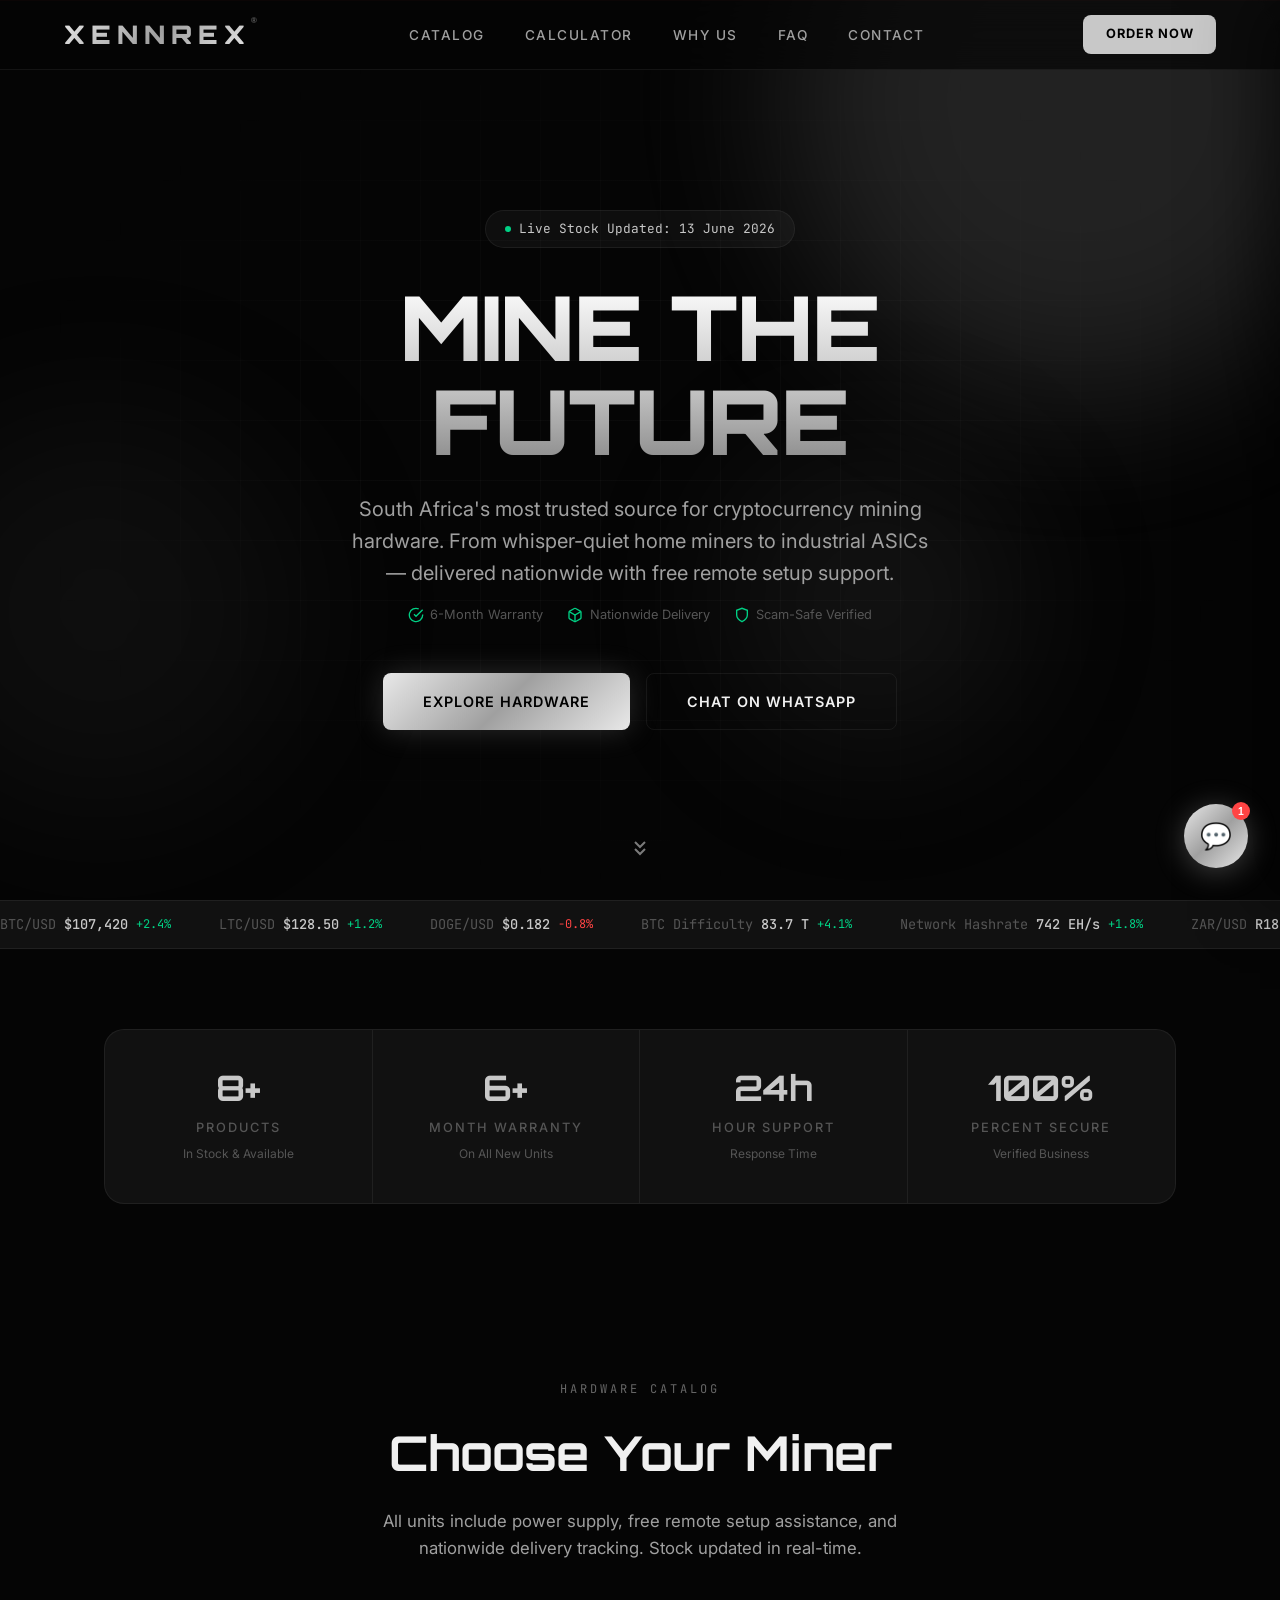
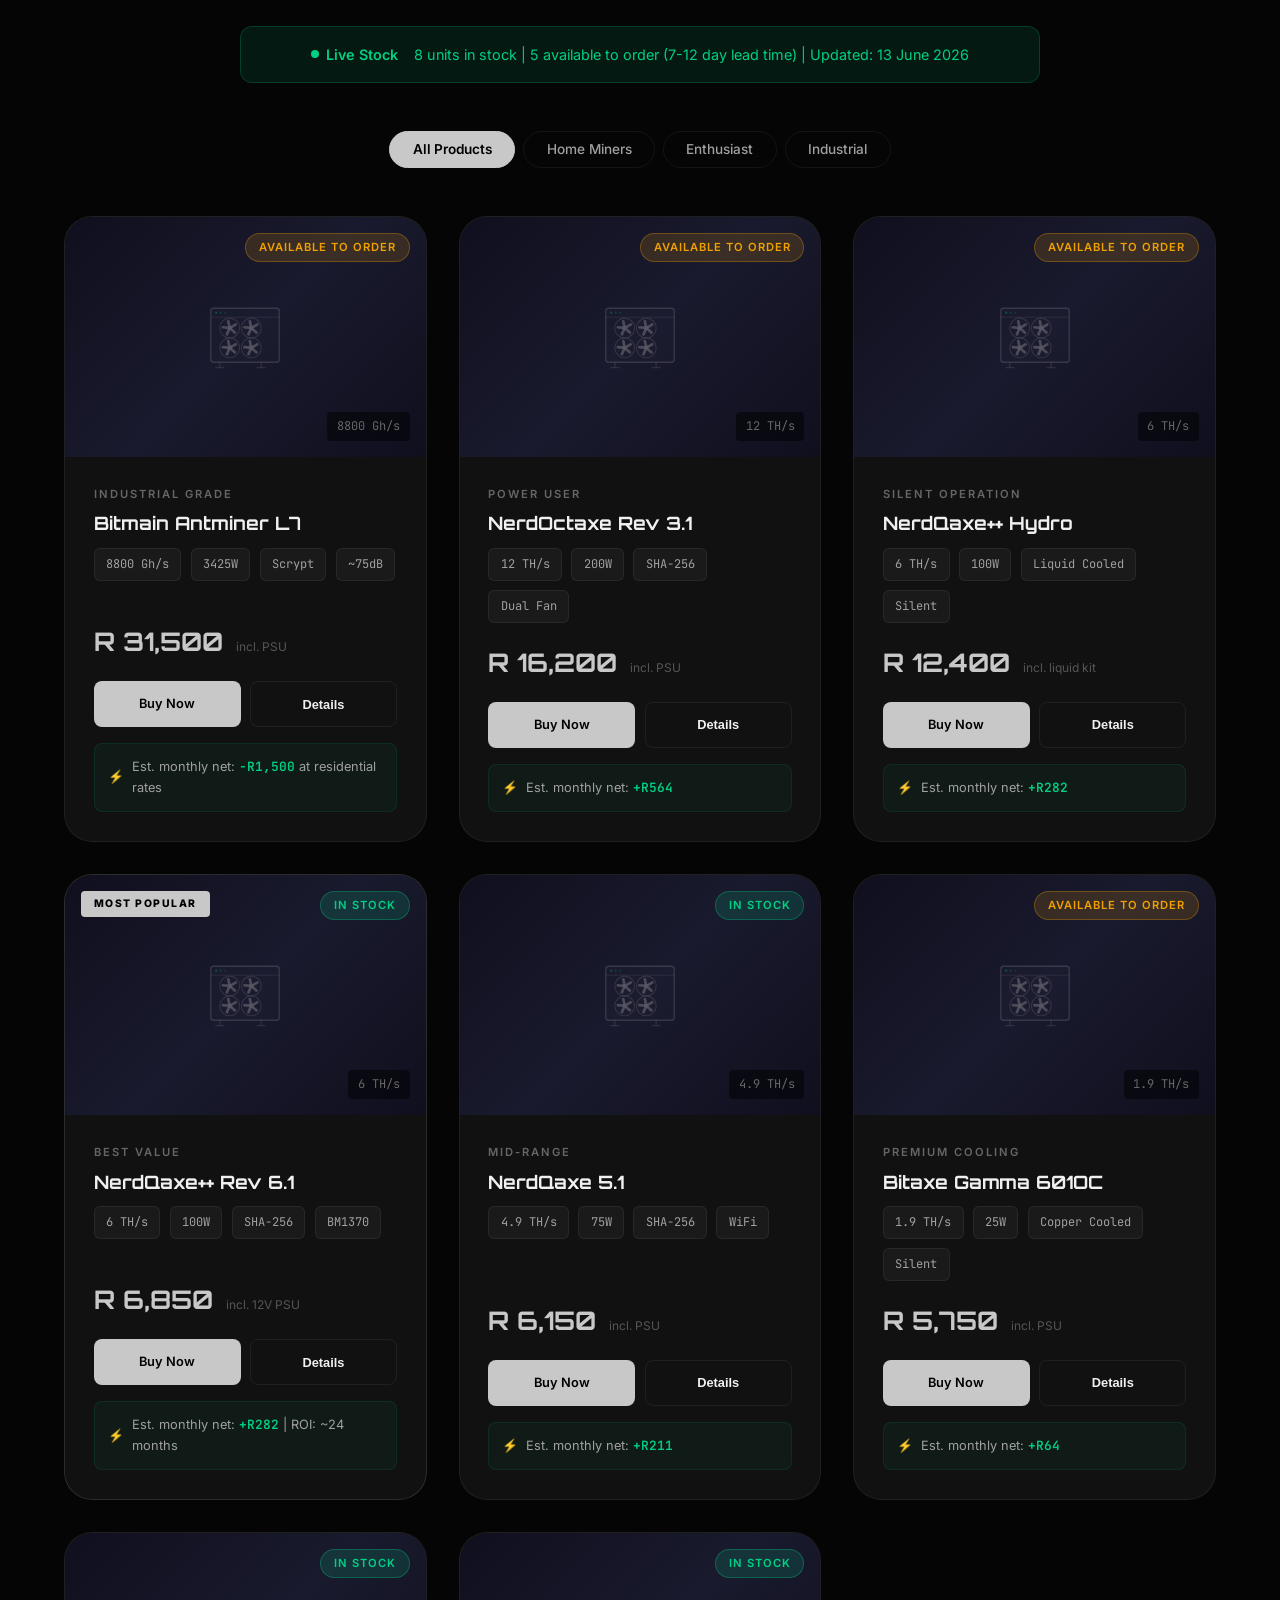
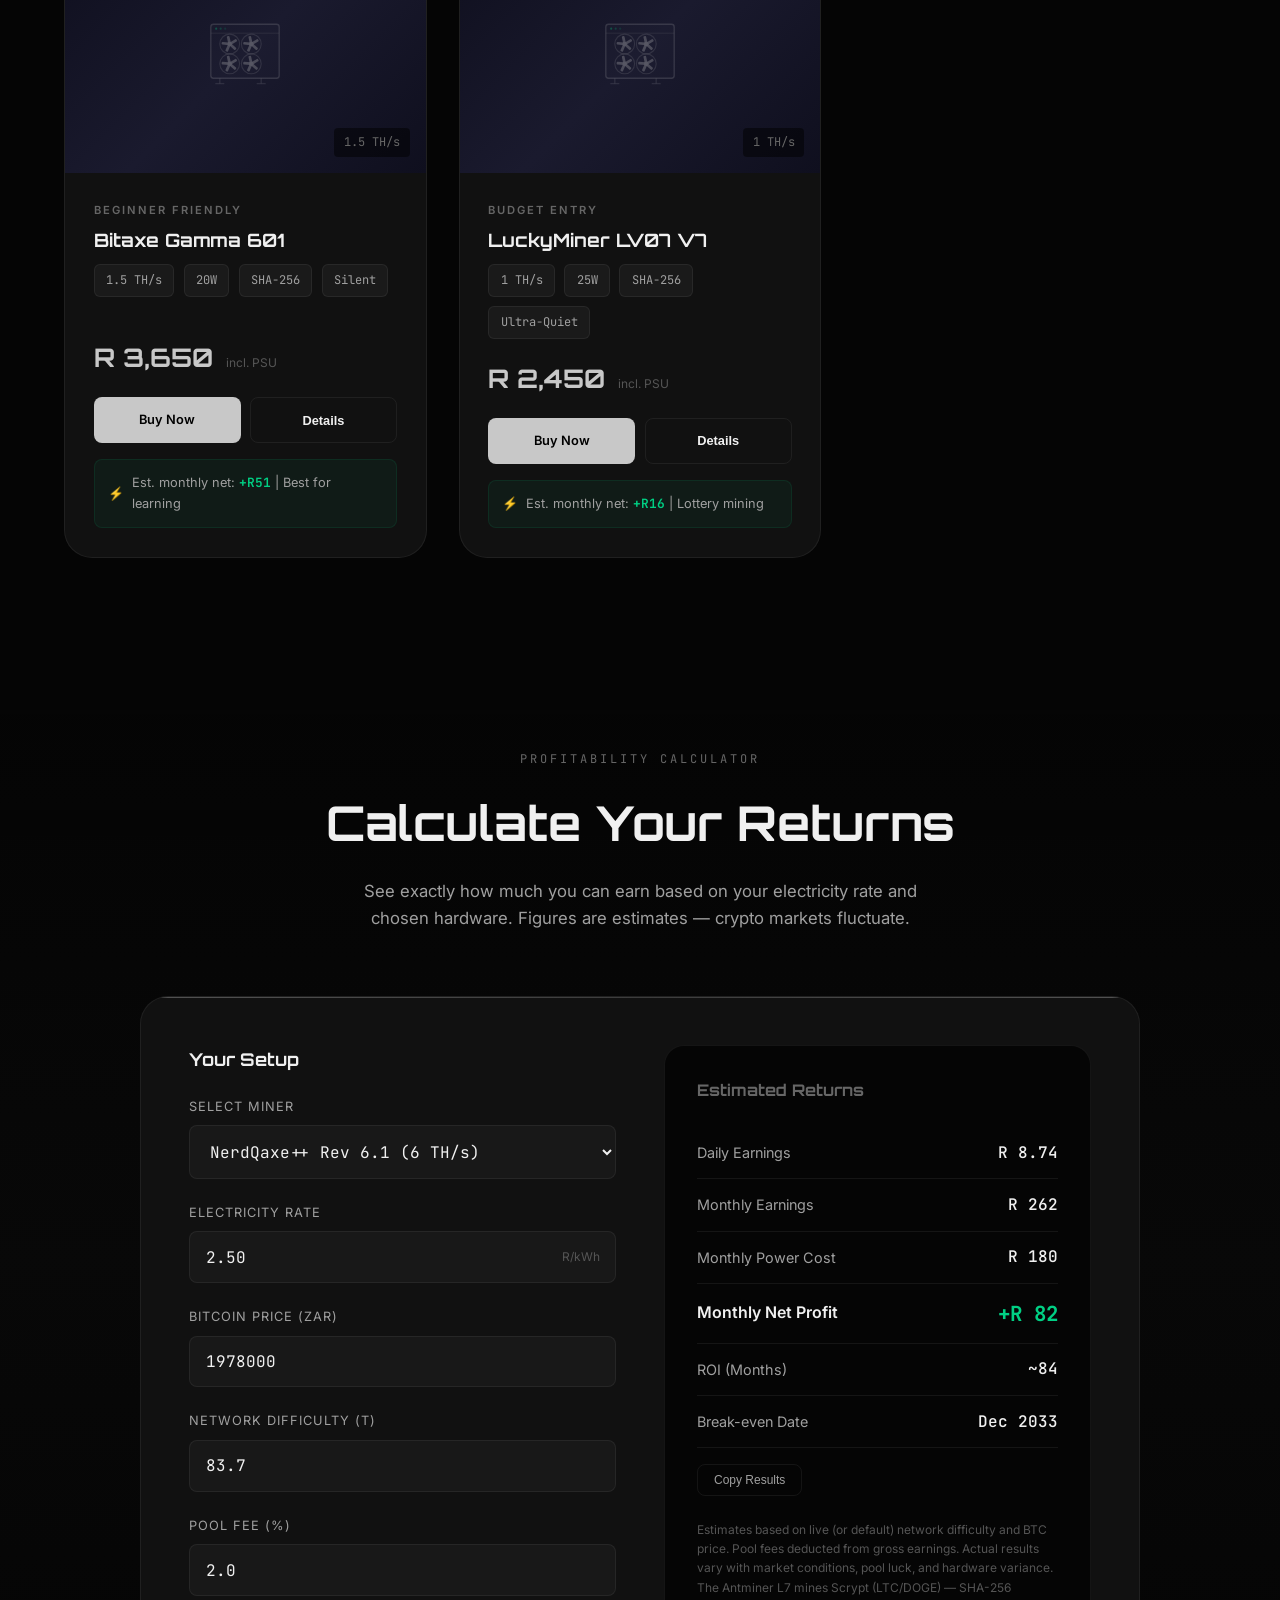
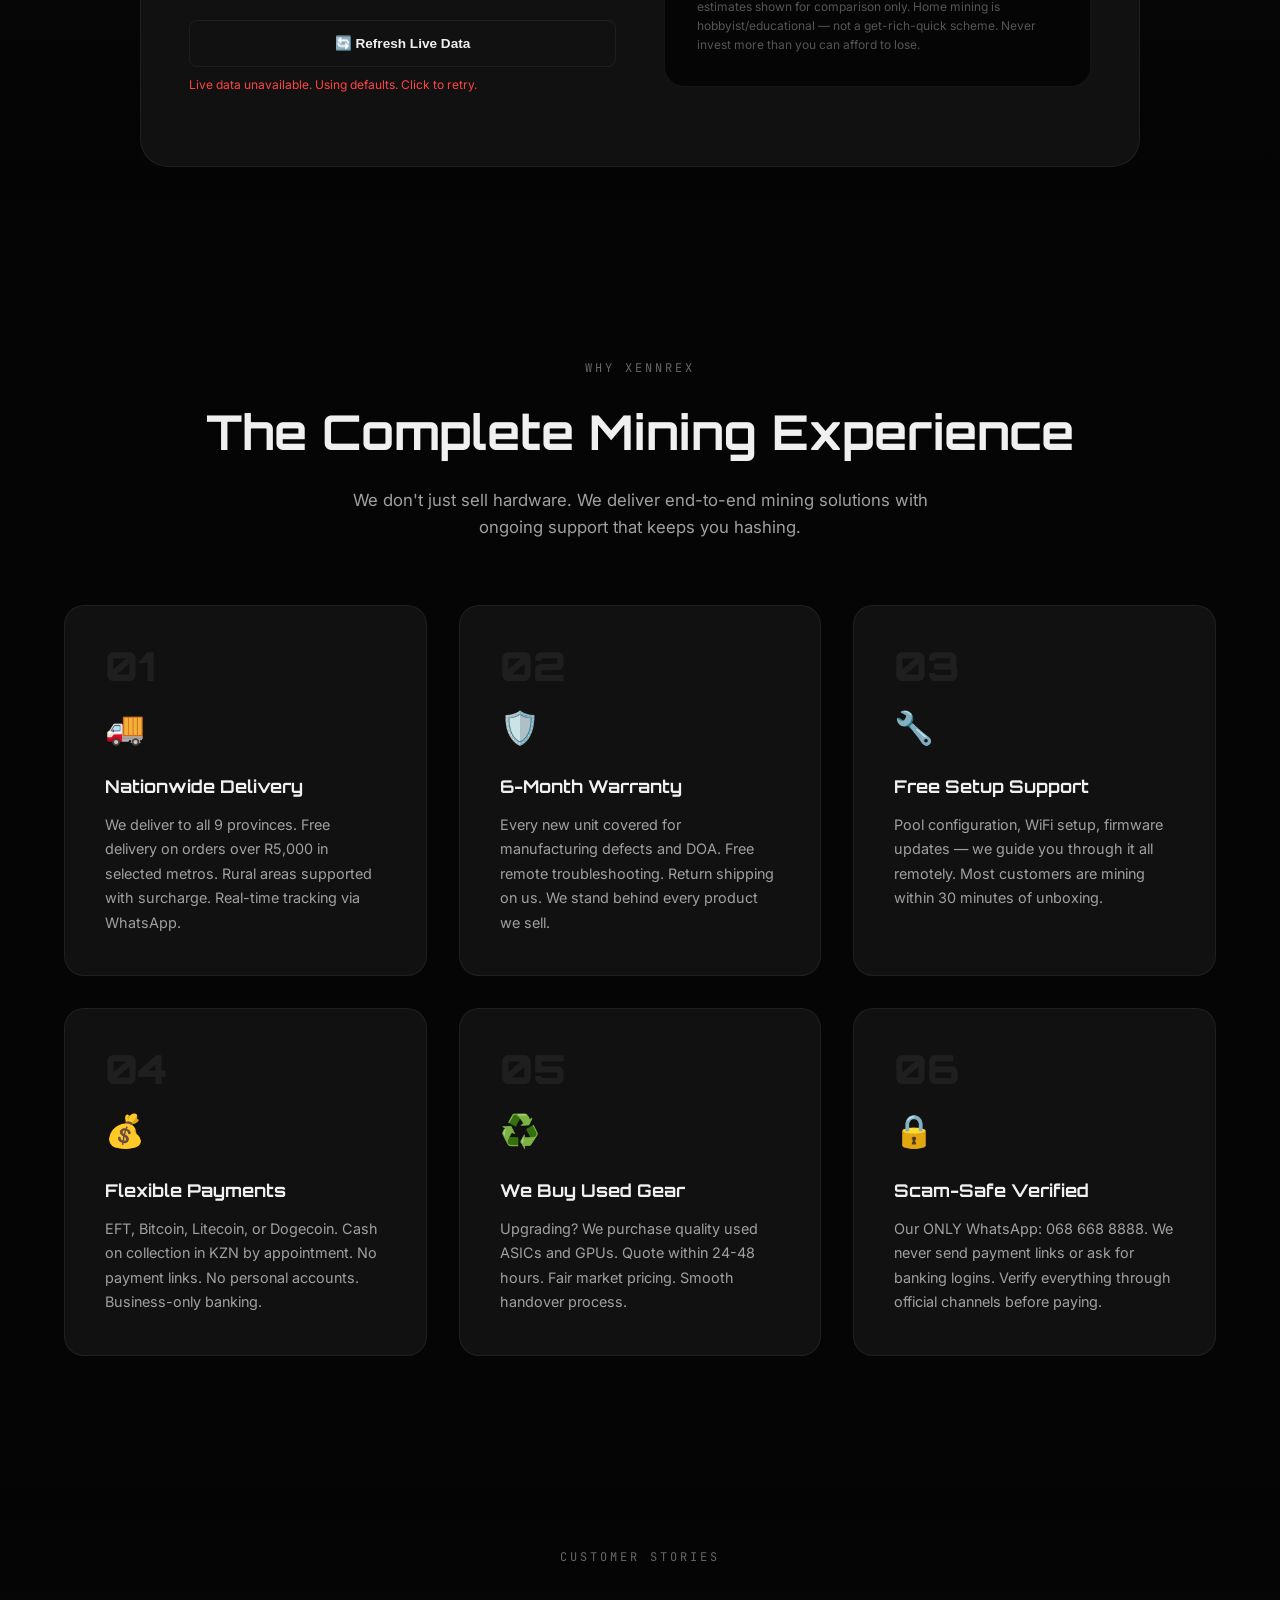
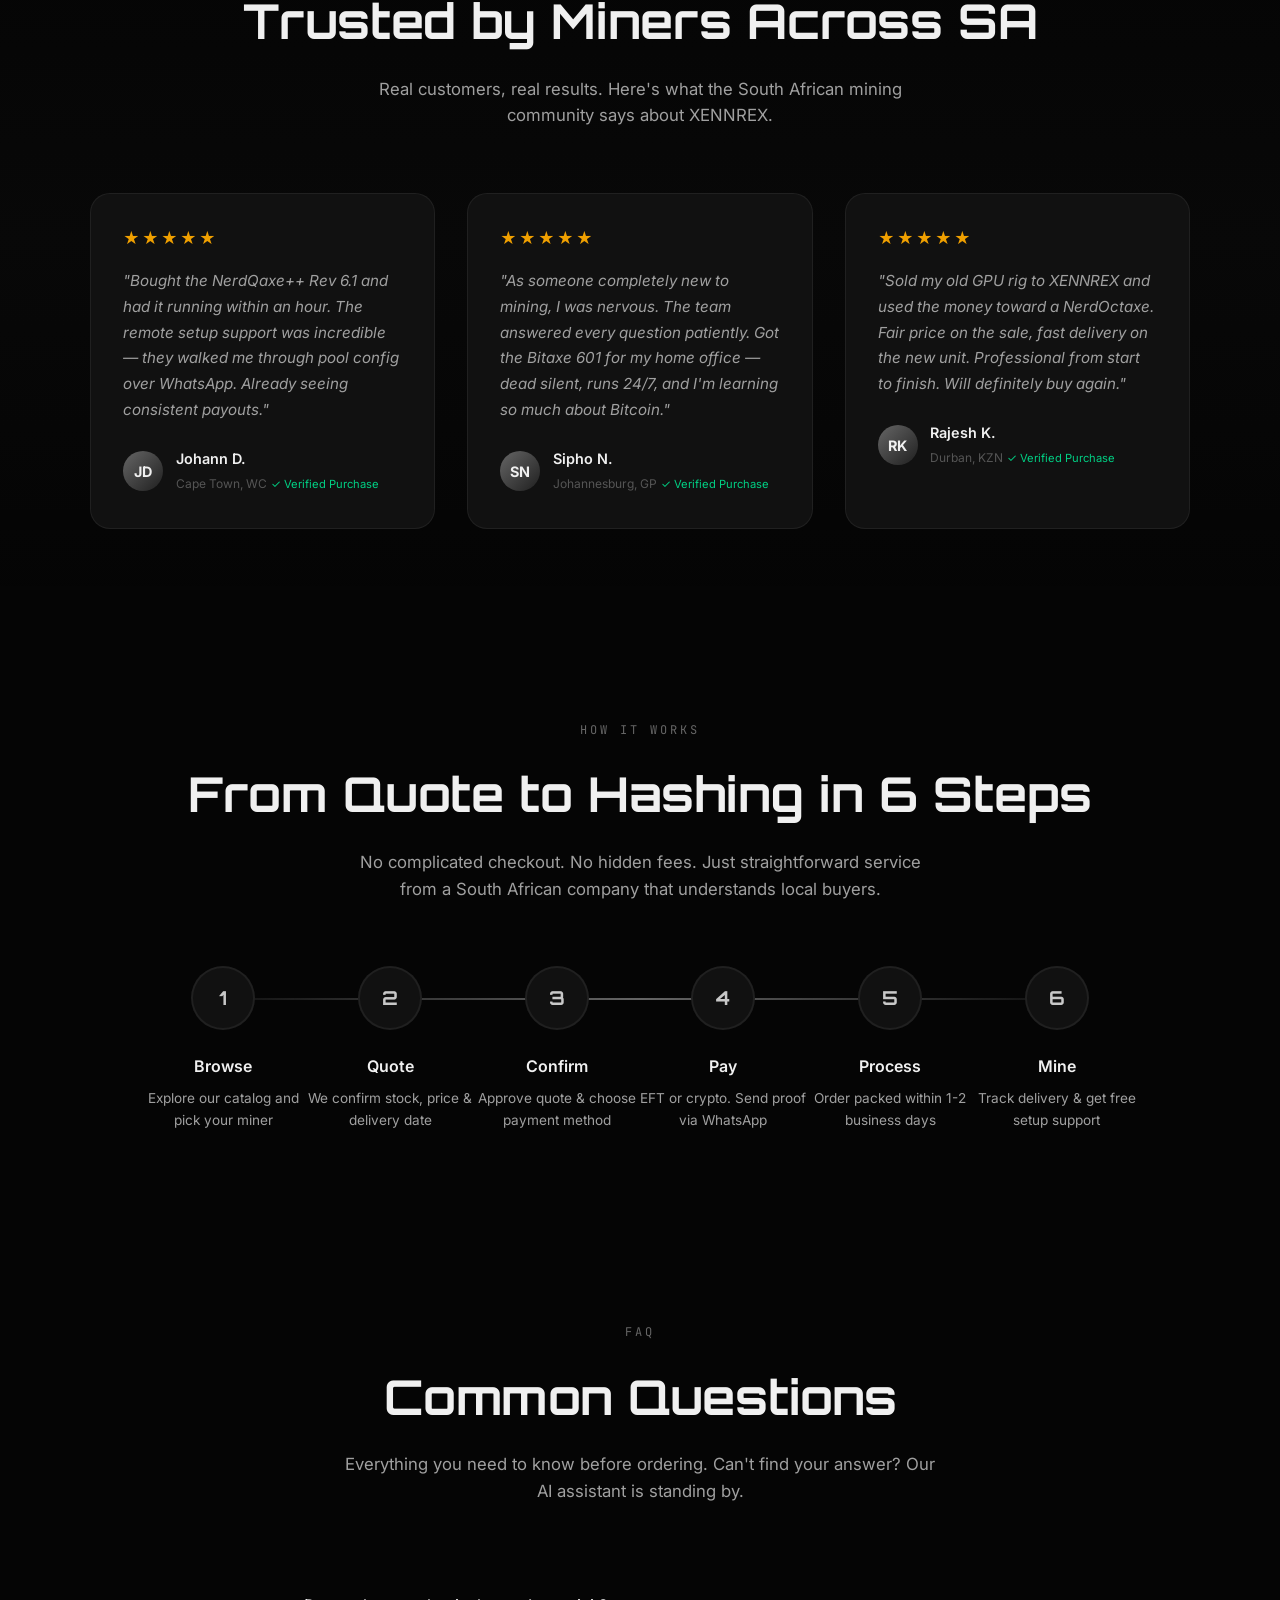
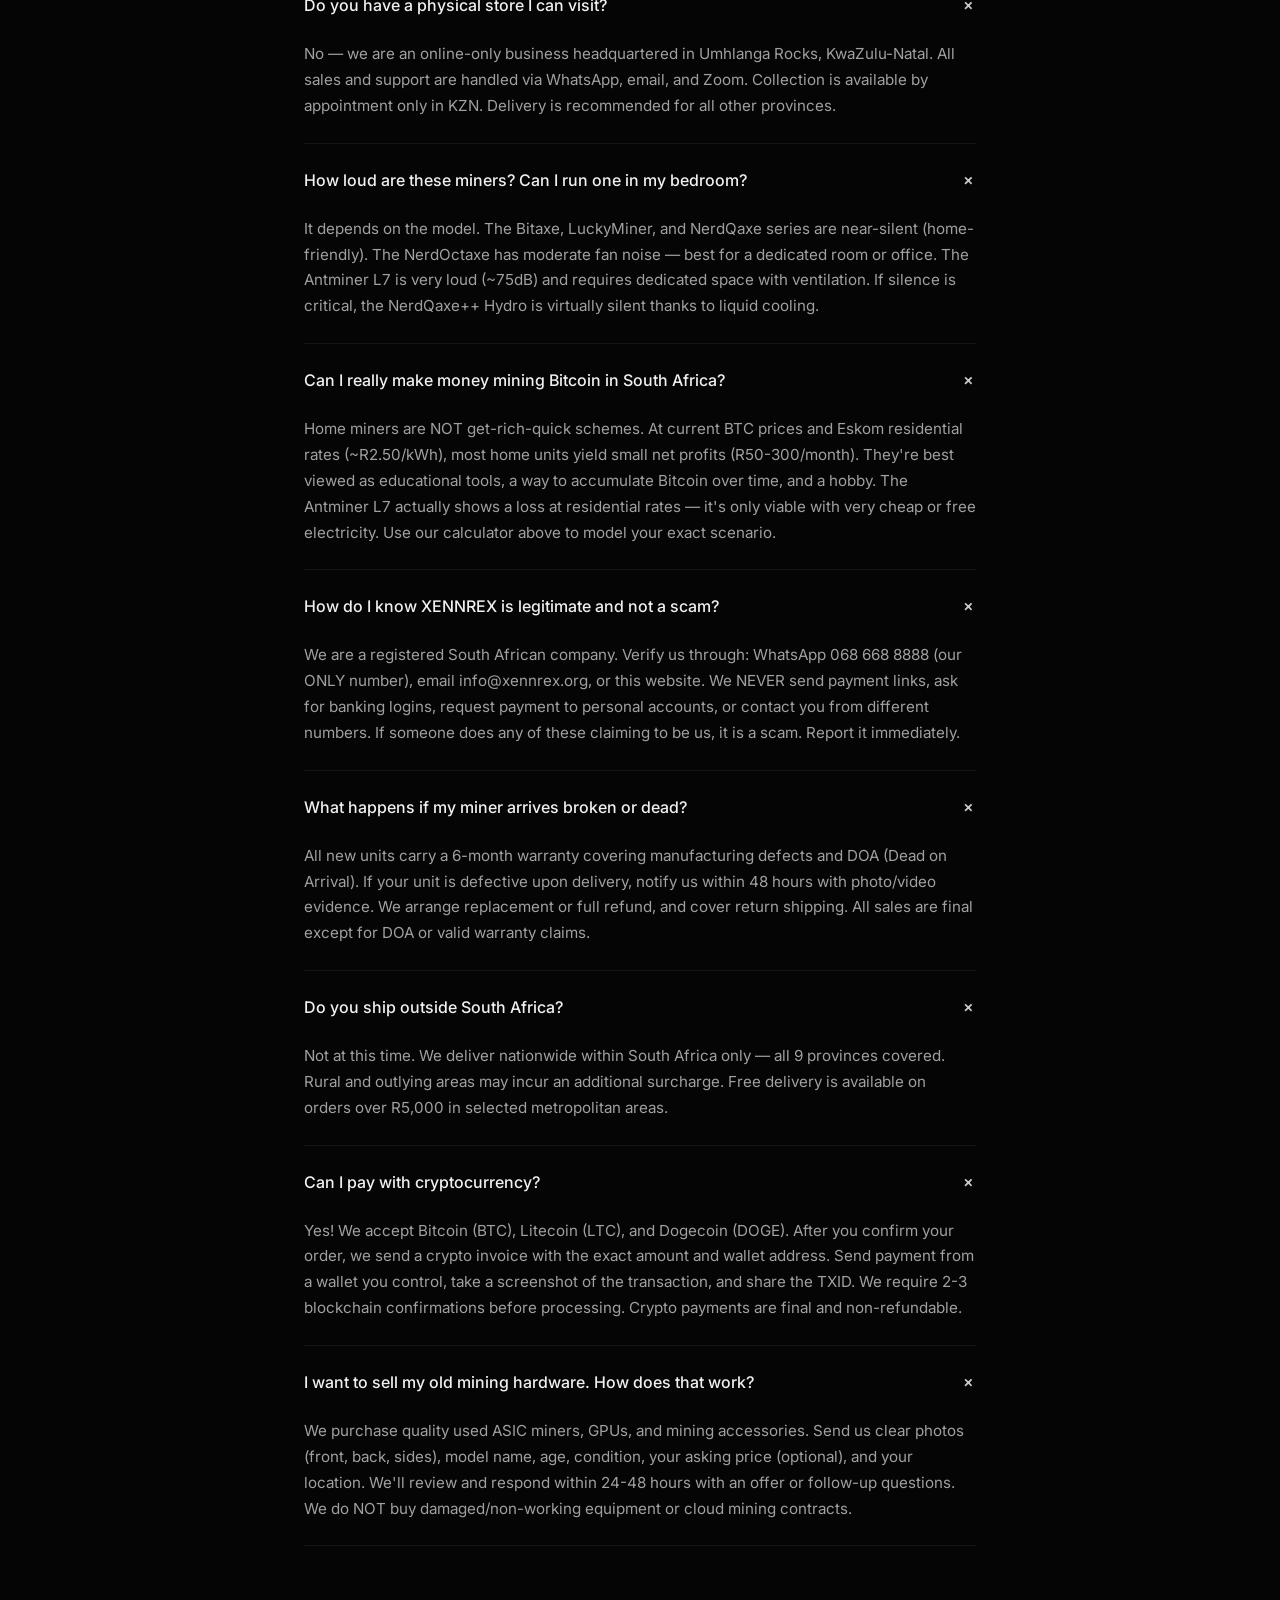
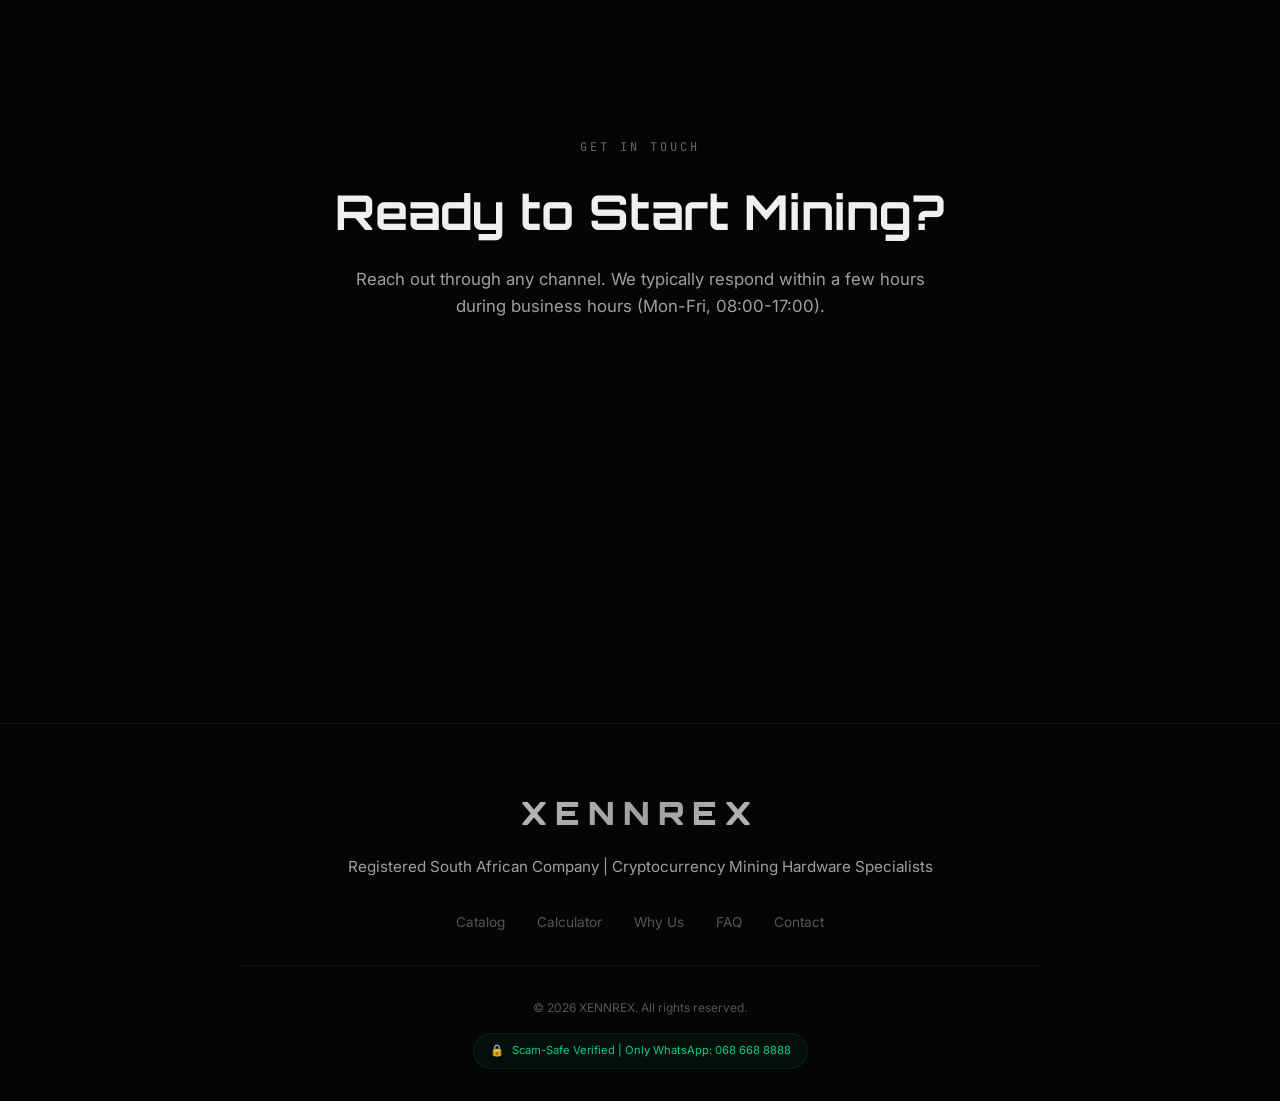
==== index.html @ c536c03e "Add files via upload" ====
<!DOCTYPE html>
<html lang="en">
<head>
<meta charset="UTF-8">
<meta name="viewport" content="width=device-width, initial-scale=1.0">
<title>XENNREX | South Africa's Premier Cryptocurrency Mining Hardware</title>
<meta name="description" content="Premium ASIC miners, home Bitcoin miners, and GPU rigs. Nationwide delivery, 6-month warranty, free setup support. WhatsApp 068 668 8888.">
<link rel="icon" href="data:image/svg+xml,%3Csvg xmlns='http://www.w3.org/2000/svg' viewBox='0 0 100 100'%3E%3Ctext y='.9em' font-size='90'%3E⚡%3C/text%3E%3C/svg%3E">
<meta property="og:title" content="XENNREX | South Africa's Premier Cryptocurrency Mining Hardware">
<meta property="og:description" content="Premium ASIC miners, home Bitcoin miners, and GPU rigs. Nationwide delivery, 6-month warranty, free setup support.">
<meta property="og:type" content="website">
<meta property="og:url" content="https://xennrex.github.io/xennrex/">
<meta name="twitter:card" content="summary_large_image">
<meta name="twitter:title" content="XENNREX | SA Mining Hardware">
<meta name="twitter:description" content="ASIC miners delivered nationwide. 6-month warranty. WhatsApp 068 668 8888.">
<meta name="robots" content="index, follow">
<link rel="canonical" href="https://xennrex.github.io/xennrex/">
<script type="application/ld+json">
{
  "@context": "https://schema.org",
  "@type": "LocalBusiness",
  "name": "XENNREX",
  "description": "South African cryptocurrency mining hardware retailer",
  "url": "https://xennrex.github.io/xennrex/",
  "telephone": "+27-68-668-8888",
  "email": "info@xennrex.org",
  "areaServed": "ZA",
  "priceRange": "R",
  "openingHoursSpecification": {
    "@type": "OpeningHoursSpecification",
    "dayOfWeek": ["Monday","Tuesday","Wednesday","Thursday","Friday"],
    "opens": "08:00",
    "closes": "17:00"
  }
}
</script>
<link href="https://fonts.googleapis.com/css2?family=Orbitron:wght@400;500;700;900&family=Inter:wght@300;400;500;600;700;800&family=JetBrains+Mono:wght@400;500&display=swap" rel="stylesheet">
<style>
:root{--primary:#050505;--secondary:#0a0a0a;--surface:#111111;--surface-elevated:#161616;--accent:#c8c8c8;--accent-bright:#e8e8e8;--accent-dim:#666666;--text:#f0f0f0;--text-secondary:#a0a0a0;--text-muted:#555555;--success:#00d084;--success-dim:rgba(0,208,132,0.1);--warning:#f0a000;--danger:#ff4444;--info:#4488ff;--border:rgba(200,200,200,0.08);--border-hover:rgba(200,200,200,0.2);--glow:rgba(200,200,200,0.15);--gradient-silver:linear-gradient(135deg,#e8e8e8 0%,#a0a0a0 50%,#e8e8e8 100%);--shadow-sm:0 2px 8px rgba(0,0,0,0.3);--shadow-md:0 8px 32px rgba(0,0,0,0.4);--shadow-lg:0 16px 64px rgba(0,0,0,0.5);--shadow-glow:0 0 40px rgba(200,200,200,0.1);--radius-sm:8px;--radius-md:12px;--radius-lg:20px;--radius-xl:28px;}
*{margin:0;padding:0;box-sizing:border-box}
html{scroll-behavior:smooth;scroll-padding-top:70px;overflow-x:hidden;-webkit-overflow-scrolling:touch}
body{font-family:'Inter',sans-serif;background:var(--primary);color:var(--text);overflow-x:hidden;line-height:1.6;-webkit-font-smoothing:antialiased}
.bg-canvas{position:fixed;top:0;left:0;width:100%;height:100%;z-index:-2;background:var(--primary)}
.bg-grid{position:fixed;top:0;left:0;width:100%;height:100%;z-index:-1;background-image:linear-gradient(rgba(200,200,200,0.03) 1px,transparent 1px),linear-gradient(90deg,rgba(200,200,200,0.03) 1px,transparent 1px);background-size:60px 60px;mask-image:radial-gradient(ellipse at center,black 30%,transparent 70%);-webkit-mask-image:radial-gradient(ellipse at center,black 30%,transparent 70%)}
.bg-orb{position:fixed;border-radius:50%;filter:blur(80px);opacity:0.15;z-index:-1;animation:orbFloat 20s ease-in-out infinite}
.bg-orb-1{width:600px;height:600px;background:#c8c8c8;top:-200px;right:-100px;animation-delay:0s}
.bg-orb-2{width:400px;height:400px;background:#444;bottom:10%;left:-100px;animation-delay:-7s}
.bg-orb-3{width:300px;height:300px;background:#666;top:50%;right:20%;animation-delay:-14s}
@keyframes orbFloat{0%,100%{transform:translate(0,0) scale(1)}33%{transform:translate(30px,-50px) scale(1.1)}66%{transform:translate(-20px,30px) scale(0.9)}}
.particles-container{position:fixed;top:0;left:0;width:100%;height:100%;z-index:-1;pointer-events:none;overflow:hidden}
.particle{position:absolute;width:2px;height:2px;background:var(--accent);border-radius:50%;opacity:0;animation:particleFloat linear infinite}
@keyframes particleFloat{0%{transform:translateY(100vh) translateX(0);opacity:0}5%{opacity:0.6}95%{opacity:0.6}100%{transform:translateY(-10vh) translateX(100px);opacity:0}}
.scroll-progress{position:fixed;top:0;left:0;height:2px;background:var(--gradient-silver);z-index:10000;transition:width 0.1s}
nav{position:fixed;top:0;width:100%;padding:0 5%;height:70px;display:flex;justify-content:space-between;align-items:center;z-index:1000;background:rgba(5,5,5,0.7);backdrop-filter:blur(20px) saturate(180%);border-bottom:1px solid var(--border);transition:all 0.3s}
nav.scrolled{background:rgba(5,5,5,0.95);box-shadow:var(--shadow-md)}
.nav-logo{font-family:'Orbitron',sans-serif;font-size:1.6rem;font-weight:900;letter-spacing:6px;background:var(--gradient-silver);-webkit-background-clip:text;-webkit-text-fill-color:transparent;position:relative}
.nav-logo::after{content:'®';font-size:0.5rem;position:absolute;top:0;right:-12px;-webkit-text-fill-color:var(--accent-dim)}
.nav-links{display:flex;gap:2.5rem;list-style:none;align-items:center}
.nav-links a{color:var(--text-secondary);text-decoration:none;font-size:0.85rem;font-weight:500;letter-spacing:1.5px;text-transform:uppercase;transition:all 0.3s;position:relative;padding:0.5rem 0}
.nav-links a::after{content:'';position:absolute;bottom:0;left:50%;width:0;height:1.5px;background:var(--accent);transition:all 0.3s;transform:translateX(-50%)}
.nav-links a:hover{color:var(--text)}
.nav-links a:hover::after{width:100%}
.nav-cta{padding:0.6rem 1.4rem;background:var(--accent);color:#000;border-radius:var(--radius-sm);font-size:0.8rem;font-weight:700;letter-spacing:1px;text-transform:uppercase;text-decoration:none;transition:all 0.3s;border:none;cursor:pointer;white-space:nowrap}
.nav-cta:hover{background:var(--accent-bright);transform:translateY(-2px);box-shadow:0 4px 20px rgba(200,200,200,0.3)}
.mobile-menu-btn{display:none;background:rgba(200,200,200,0.06);border:1px solid var(--border);color:var(--text);width:44px;height:44px;border-radius:var(--radius-sm);cursor:pointer;align-items:center;justify-content:center;transition:all 0.3s}.mobile-menu-btn:hover{background:rgba(200,200,200,0.1);border-color:var(--accent);color:var(--accent)}
.hero{min-height:100vh;display:flex;align-items:center;justify-content:center;text-align:center;padding:100px 5% 60px;position:relative;overflow:hidden}
.hero-content{max-width:900px;position:relative;z-index:2}
.hero-badge{display:inline-flex;align-items:center;gap:0.5rem;padding:0.5rem 1.2rem;border:1px solid var(--border);border-radius:50px;font-size:0.8rem;color:var(--accent);margin-bottom:2rem;background:rgba(200,200,200,0.05);animation:fadeInUp 1s ease-out;font-family:'JetBrains Mono',monospace}
.hero-badge .pulse-dot{width:6px;height:6px;background:var(--success);border-radius:50%;animation:pulseDot 2s infinite}
@keyframes pulseDot{0%,100%{opacity:1;transform:scale(1)}50%{opacity:0.5;transform:scale(1.5)}}
.hero h1{font-family:'Orbitron',sans-serif;font-size:clamp(2.8rem,7vw,6rem);font-weight:900;line-height:1.05;margin-bottom:1.5rem;background:linear-gradient(180deg,#ffffff 0%,#c0c0c0 60%,#888888 100%);-webkit-background-clip:text;-webkit-text-fill-color:transparent;animation:fadeInUp 1s ease-out 0.2s both;letter-spacing:-1px}
.hero-subtitle{font-size:1.25rem;color:var(--text-secondary);margin-bottom:1rem;max-width:600px;margin-left:auto;margin-right:auto;animation:fadeInUp 1s ease-out 0.4s both;font-weight:400}
.hero-trust{display:flex;align-items:center;justify-content:center;gap:1.5rem;margin-bottom:3rem;animation:fadeInUp 1s ease-out 0.5s both;flex-wrap:wrap}
.trust-item{display:flex;align-items:center;gap:0.4rem;font-size:0.8rem;color:var(--text-muted)}
.trust-item svg{width:16px;height:16px;color:var(--success)}
.hero-buttons{display:flex;gap:1rem;justify-content:center;flex-wrap:wrap;animation:fadeInUp 1s ease-out 0.6s both}
.btn{padding:1rem 2.5rem;border-radius:var(--radius-sm);font-family:'Inter',sans-serif;font-size:0.9rem;font-weight:600;letter-spacing:1px;text-transform:uppercase;cursor:pointer;transition:all 0.3s cubic-bezier(0.4,0,0.2,1);text-decoration:none;display:inline-flex;align-items:center;gap:0.6rem;border:none;position:relative;overflow:hidden}
.btn-primary{background:var(--gradient-silver);color:#000;box-shadow:0 0 30px rgba(200,200,200,0.2)}
.btn-primary:hover{transform:translateY(-3px);box-shadow:0 10px 40px rgba(200,200,200,0.3),0 0 60px rgba(200,200,200,0.1)}
.btn-primary::before{content:'';position:absolute;top:0;left:-100%;width:100%;height:100%;background:linear-gradient(90deg,transparent,rgba(255,255,255,0.3),transparent);transition:left 0.6s}
.btn-primary:hover::before{left:100%}
.btn-secondary{background:transparent;color:var(--text);border:1.5px solid var(--border)}
.btn-secondary:hover{border-color:var(--accent);background:rgba(200,200,200,0.05);transform:translateY(-3px)}
.hero-scroll{position:absolute;bottom:2rem;left:50%;transform:translateX(-50%);animation:bounce 2s infinite;opacity:0.5;cursor:pointer}
@keyframes bounce{0%,100%{transform:translateX(-50%) translateY(0)}50%{transform:translateX(-50%) translateY(10px)}}
@keyframes fadeInUp{from{opacity:0;transform:translateY(40px)}to{opacity:1;transform:translateY(0)}}
.ticker-tape{background:var(--surface);border-top:1px solid var(--border);border-bottom:1px solid var(--border);padding:0.8rem 0;overflow:hidden;position:relative}
.ticker-content{display:flex;gap:3rem;animation:tickerScroll 30s linear infinite;white-space:nowrap;font-family:'JetBrains Mono',monospace;font-size:0.85rem}
.ticker-item{display:flex;align-items:center;gap:0.5rem;color:var(--text-secondary)}
.ticker-item .ticker-label{color:var(--text-muted)}.ticker-item .ticker-value{color:var(--accent);font-weight:500}.ticker-item .ticker-change{color:var(--success);font-size:0.75rem}.ticker-item .ticker-change.down{color:var(--danger)}
@keyframes tickerScroll{0%{transform:translateX(0)}100%{transform:translateX(-50%)}}
.stats-section{padding:5rem 5%;max-width:1200px;margin:0 auto}
.stats-grid{display:grid;grid-template-columns:repeat(4,1fr);gap:0;border:1px solid var(--border);border-radius:var(--radius-lg);overflow:hidden;background:var(--surface)}
.stat-item{text-align:center;padding:2.5rem 1.5rem;border-right:1px solid var(--border);position:relative;transition:all 0.3s}
.stat-item:last-child{border-right:none}.stat-item:hover{background:rgba(200,200,200,0.03)}
.stat-number{font-family:'Orbitron',sans-serif;font-size:2.2rem;font-weight:700;color:var(--accent);display:block;line-height:1}
.stat-label{color:var(--text-muted);font-size:0.8rem;text-transform:uppercase;letter-spacing:2px;margin-top:0.8rem;font-weight:500}
.stat-sublabel{color:var(--text-muted);font-size:0.75rem;margin-top:0.3rem}
.section-header{text-align:center;margin-bottom:4rem;padding:0 5%}
.section-eyebrow{font-family:'JetBrains Mono',monospace;font-size:0.75rem;color:var(--accent-dim);text-transform:uppercase;letter-spacing:3px;margin-bottom:1rem}
.section-header h2{font-family:'Orbitron',sans-serif;font-size:clamp(1.8rem,4vw,3rem);margin-bottom:1rem;font-weight:700}
.section-header p{color:var(--text-secondary);max-width:600px;margin:0 auto;font-size:1.05rem}
.stock-banner{background:var(--success-dim);border:1px solid rgba(0,208,132,0.2);border-radius:var(--radius-md);padding:1rem 1.5rem;display:flex;align-items:center;justify-content:center;gap:1rem;margin:0 auto 3rem;max-width:800px;font-size:0.9rem;color:var(--success)}
.stock-banner .live-indicator{display:flex;align-items:center;gap:0.4rem;font-weight:600}
.stock-banner .live-dot{width:8px;height:8px;background:var(--success);border-radius:50%;animation:livePulse 1.5s infinite}
@keyframes livePulse{0%,100%{opacity:1;box-shadow:0 0 0 0 rgba(0,208,132,0.4)}50%{opacity:0.8;box-shadow:0 0 0 6px rgba(0,208,132,0)}}
.catalog-section{padding:6rem 5%;max-width:1400px;margin:0 auto}
.catalog-tabs{display:flex;justify-content:center;gap:0.5rem;margin-bottom:3rem;flex-wrap:wrap}
.catalog-tab{padding:0.6rem 1.4rem;border-radius:50px;border:1px solid var(--border);background:transparent;color:var(--text-secondary);font-size:0.85rem;font-weight:500;cursor:pointer;transition:all 0.3s;font-family:'Inter',sans-serif}
.catalog-tab:hover{border-color:var(--border-hover);color:var(--text)}
.catalog-tab.active{background:var(--accent);color:#000;border-color:var(--accent);font-weight:600}
.catalog-grid{display:grid;grid-template-columns:repeat(auto-fill,minmax(340px,1fr));gap:2rem}
.product-card{background:var(--surface);border:1px solid var(--border);border-radius:var(--radius-xl);overflow:hidden;position:relative;transition:all 0.5s cubic-bezier(0.4,0,0.2,1);display:flex;flex-direction:column}
.product-card::before{content:'';position:absolute;top:0;left:-100%;width:100%;height:100%;background:linear-gradient(90deg,transparent,rgba(255,255,255,0.04),transparent);transition:left 0.8s;z-index:3;pointer-events:none}
.product-card:hover::before{left:100%}
.product-card:hover{transform:translateY(-8px) scale(1.01);border-color:var(--border-hover);box-shadow:var(--shadow-lg),var(--shadow-glow)}
.product-card.featured{border-color:rgba(200,200,200,0.15);position:relative}
.product-card.featured::after{content:'MOST POPULAR';position:absolute;top:1rem;left:1rem;padding:0.3rem 0.8rem;background:var(--accent);color:#000;font-size:0.65rem;font-weight:800;letter-spacing:1.5px;border-radius:4px;z-index:2}
.product-visual{height:240px;background:linear-gradient(135deg,#0f0f1e 0%,#1a1a2e 50%,#0f0f1e 100%);display:flex;align-items:center;justify-content:center;position:relative;overflow:hidden}
.product-visual .product-icon{width:90px;height:90px;color:var(--accent);opacity:0.35;transition:all 0.5s;filter:grayscale(100%)}
.product-card:hover .product-icon{opacity:0.7;transform:scale(1.15);filter:grayscale(0%)}
@keyframes spinFan{from{transform:rotate(0deg)}to{transform:rotate(360deg)}}100%{transform:rotate(360deg)}}
.spin-fan .fan-blades{animation:spinFan 2.5s linear infinite;transform-box:fill-box;transform-origin:50% 50%;will-change:transform}
.product-card:hover .fan-blades{animation-duration:0.8s}
.product-rig-icon{width:90px;height:90px;color:var(--accent);opacity:0.35;transition:all 0.5s}
.product-card:hover .product-rig-icon{opacity:0.7;transform:scale(1.15)}
.product-card:hover .product-icon{opacity:0.7;transform:scale(1.15);filter:grayscale(0%)}
.product-visual .product-hashrate{position:absolute;bottom:1rem;right:1rem;font-family:'JetBrains Mono',monospace;font-size:0.75rem;color:var(--accent-dim);background:rgba(0,0,0,0.5);padding:0.3rem 0.6rem;border-radius:4px}
.product-stock{position:absolute;top:1rem;right:1rem;display:flex;align-items:center;gap:0.4rem;padding:0.3rem 0.8rem;border-radius:50px;font-size:0.7rem;font-weight:600;text-transform:uppercase;letter-spacing:1px;z-index:2}
.stock-in{background:rgba(0,208,132,0.15);color:var(--success);border:1px solid rgba(0,208,132,0.3)}
.stock-order{background:rgba(240,160,0,0.15);color:var(--warning);border:1px solid rgba(240,160,0,0.3)}
.stock-low{background:rgba(255,68,68,0.15);color:var(--danger);border:1px solid rgba(255,68,68,0.3)}
.product-info{padding:1.8rem;flex:1;display:flex;flex-direction:column}
.product-category{font-size:0.7rem;color:var(--accent-dim);text-transform:uppercase;letter-spacing:2px;margin-bottom:0.5rem;font-weight:600}
.product-name{font-family:'Orbitron',sans-serif;font-size:1.15rem;font-weight:700;margin-bottom:0.8rem;line-height:1.3}
.product-specs{display:flex;gap:0.6rem;margin-bottom:1.2rem;flex-wrap:wrap}
.spec-tag{font-size:0.75rem;color:var(--text-secondary);background:rgba(255,255,255,0.04);padding:0.35rem 0.7rem;border-radius:6px;border:1px solid var(--border);font-family:'JetBrains Mono',monospace}
.product-price-row{display:flex;align-items:baseline;gap:0.8rem;margin-bottom:1.2rem;margin-top:auto}
.product-price{font-family:'Orbitron',sans-serif;font-size:1.6rem;font-weight:700;color:var(--accent)}
.product-price-note{font-size:0.75rem;color:var(--text-muted)}
.product-actions{display:grid;grid-template-columns:1fr 1fr;gap:0.6rem}
.btn-product{padding:0.8rem;border-radius:var(--radius-sm);font-size:0.8rem;font-weight:600;text-align:center;cursor:pointer;transition:all 0.3s;border:none;text-decoration:none;display:flex;align-items:center;justify-content:center;gap:0.4rem}
.btn-buy-now{background:var(--accent);color:#000}.btn-buy-now:hover{background:var(--accent-bright);transform:translateY(-2px)}
.btn-details{background:transparent;color:var(--text);border:1.5px solid var(--border)}.btn-details:hover{border-color:var(--accent);background:rgba(200,200,200,0.05)}
.product-profit-hint{margin-top:1rem;padding:0.8rem;background:rgba(0,208,132,0.05);border:1px solid rgba(0,208,132,0.1);border-radius:var(--radius-sm);font-size:0.8rem;color:var(--text-secondary);display:flex;align-items:center;gap:0.5rem}
.product-profit-hint .profit-value{color:var(--success);font-weight:600;font-family:'JetBrains Mono',monospace}
.calculator-section{padding:6rem 5%;background:linear-gradient(180deg,transparent 0%,rgba(200,200,200,0.02) 50%,transparent 100%)}
.calculator-container{max-width:1000px;margin:0 auto;background:var(--surface);border:1px solid var(--border);border-radius:var(--radius-xl);padding:3rem;position:relative;overflow:hidden}
.calculator-container::before{content:'';position:absolute;top:0;left:0;right:0;height:1px;background:var(--gradient-silver);opacity:0.3}
.calc-grid{display:grid;grid-template-columns:1fr 1fr;gap:3rem;align-items:start}
.calc-inputs h3{font-family:'Orbitron',sans-serif;font-size:1.1rem;margin-bottom:1.5rem}
.calc-field{margin-bottom:1.5rem}
.calc-field label{display:block;font-size:0.8rem;color:var(--text-secondary);margin-bottom:0.5rem;text-transform:uppercase;letter-spacing:1px}
.calc-field input,.calc-field select{width:100%;padding:0.9rem 1rem;background:rgba(255,255,255,0.03);border:1.5px solid var(--border);border-radius:var(--radius-sm);color:var(--text);font-size:1rem;font-family:'JetBrains Mono',monospace;outline:none;transition:all 0.3s}
.calc-field input:focus,.calc-field select:focus{border-color:var(--accent);background:rgba(255,255,255,0.06)}
.calc-results{background:var(--primary);border:1px solid var(--border);border-radius:var(--radius-lg);padding:2rem}
.calc-results h3{font-family:'Orbitron',sans-serif;font-size:1rem;margin-bottom:1.5rem;color:var(--accent-dim)}
.result-row{display:flex;justify-content:space-between;align-items:center;padding:0.8rem 0;border-bottom:1px solid var(--border)}
.result-row:last-child{border-bottom:none;padding-top:1.2rem;margin-top:0.5rem}
.result-row .result-label{font-size:0.9rem;color:var(--text-secondary)}
.result-row .result-value{font-family:'JetBrains Mono',monospace;font-size:1rem;font-weight:500;color:var(--text)}
.result-row .result-value.positive{color:var(--success)}.result-row .result-value.negative{color:var(--danger)}
.result-row.total .result-label{font-size:1rem;font-weight:600;color:var(--text)}.result-row.total .result-value{font-size:1.3rem;font-weight:700}
.calc-disclaimer{margin-top:1.5rem;font-size:0.75rem;color:var(--text-muted);line-height:1.6}
.features-section{padding:6rem 5%}
.features-grid{display:grid;grid-template-columns:repeat(3,1fr);gap:2rem;max-width:1200px;margin:0 auto}
.feature-card{padding:2.5rem;border:1px solid var(--border);border-radius:var(--radius-lg);background:var(--surface);transition:all 0.4s;position:relative;overflow:hidden}
.feature-card::before{content:'';position:absolute;top:0;left:0;width:100%;height:3px;background:var(--gradient-silver);transform:scaleX(0);transform-origin:left;transition:transform 0.5s}
.feature-card:hover::before{transform:scaleX(1)}.feature-card:hover{transform:translateY(-6px);border-color:var(--border-hover);box-shadow:var(--shadow-md)}
.feature-number{font-family:'Orbitron',sans-serif;font-size:2.5rem;font-weight:900;color:rgba(200,200,200,0.08);line-height:1;margin-bottom:1rem}
.feature-icon{font-size:2rem;margin-bottom:1.2rem;display:inline-block}
.feature-card h3{font-family:'Orbitron',sans-serif;font-size:1.1rem;margin-bottom:0.8rem}
.feature-card p{color:var(--text-secondary);font-size:0.9rem;line-height:1.7}
.trust-section{padding:6rem 5%;background:linear-gradient(180deg,transparent 0%,rgba(200,200,200,0.02) 50%,transparent 100%)}
.trust-grid{display:grid;grid-template-columns:repeat(3,1fr);gap:2rem;max-width:1100px;margin:0 auto}
.trust-card{padding:2rem;border:1px solid var(--border);border-radius:var(--radius-lg);background:var(--surface);transition:all 0.3s}
.trust-card:hover{border-color:var(--border-hover)}
.trust-stars{color:var(--warning);font-size:1rem;margin-bottom:1rem;letter-spacing:2px}
.trust-quote{font-size:0.95rem;color:var(--text-secondary);line-height:1.7;margin-bottom:1.5rem;font-style:italic}
.trust-author{display:flex;align-items:center;gap:0.8rem}
.trust-avatar{width:40px;height:40px;border-radius:50%;background:linear-gradient(135deg,var(--accent-dim),var(--border));display:flex;align-items:center;justify-content:center;font-weight:700;font-size:0.9rem;color:var(--text)}
.trust-author-info h4{font-size:0.9rem;font-weight:600}.trust-author-info span{font-size:0.75rem;color:var(--text-muted)}
.trust-verified{display:inline-flex;align-items:center;gap:0.3rem;font-size:0.7rem;color:var(--success);margin-top:0.3rem}
.process-section{padding:6rem 5%}
.process-steps{display:flex;justify-content:space-between;max-width:1000px;margin:0 auto;position:relative}
.process-steps::before{content:'';position:absolute;top:2rem;left:10%;right:10%;height:2px;background:linear-gradient(90deg,var(--border),var(--accent-dim),var(--border))}
.process-step{text-align:center;position:relative;flex:1;max-width:200px}
.step-number{width:4rem;height:4rem;border-radius:50%;background:var(--surface);border:2px solid var(--border);display:flex;align-items:center;justify-content:center;font-family:'Orbitron',sans-serif;font-size:1.2rem;font-weight:700;color:var(--accent);margin:0 auto 1.5rem;position:relative;z-index:2;transition:all 0.3s}
.process-step:hover .step-number{border-color:var(--accent);box-shadow:0 0 20px rgba(200,200,200,0.2)}
.process-step h4{font-size:1rem;font-weight:600;margin-bottom:0.5rem}.process-step p{font-size:0.85rem;color:var(--text-secondary);line-height:1.6}
.faq-section{padding:6rem 5%;max-width:800px;margin:0 auto}
.faq-item{border-bottom:1px solid var(--border);overflow:hidden}
.faq-question{width:100%;padding:1.5rem 0;background:none;border:none;color:var(--text);font-size:1rem;font-weight:500;text-align:left;cursor:pointer;display:flex;justify-content:space-between;align-items:center;transition:all 0.3s;font-family:'Inter',sans-serif}
.faq-question:hover{color:var(--accent)}.faq-icon{font-size:1.2rem;transition:transform 0.3s;color:var(--accent-dim)}
.faq-item.active .faq-icon{transform:rotate(45deg);color:var(--accent)}
.faq-answer{max-height:0;overflow:hidden;transition:max-height 0.4s ease-out,padding 0.4s;color:var(--text-secondary);font-size:0.95rem;line-height:1.7}
.faq-item.active .faq-answer{max-height:500px;padding-bottom:1.5rem}
.contact-section{padding:6rem 5%;text-align:center}
.contact-grid{display:grid;grid-template-columns:repeat(4,1fr);gap:1.5rem;max-width:1100px;margin:3rem auto 0}
.contact-card{padding:2rem 1.5rem;border:1px solid var(--border);border-radius:var(--radius-lg);background:var(--surface);transition:all 0.4s;text-decoration:none;color:var(--text);display:block;position:relative;overflow:hidden}
.contact-card::before{content:'';position:absolute;bottom:0;left:0;width:100%;height:0;background:linear-gradient(180deg,transparent,rgba(200,200,200,0.05));transition:height 0.4s}
.contact-card:hover::before{height:100%}.contact-card:hover{transform:translateY(-6px);border-color:var(--accent);box-shadow:var(--shadow-glow)}
.contact-icon-main{font-size:2.2rem;margin-bottom:1.2rem;display:block}
.contact-card h3{font-family:'Orbitron',sans-serif;font-size:0.95rem;margin-bottom:0.5rem}.contact-card p{color:var(--text-secondary);font-size:0.85rem;line-height:1.6}
.contact-card .contact-action{margin-top:1rem;font-size:0.75rem;color:var(--accent);font-weight:600;text-transform:uppercase;letter-spacing:1px}
footer{padding:4rem 5% 2rem;border-top:1px solid var(--border);text-align:center}
.footer-content{max-width:800px;margin:0 auto}.footer-logo{font-family:'Orbitron',sans-serif;font-size:2rem;font-weight:900;letter-spacing:8px;background:var(--gradient-silver);-webkit-background-clip:text;-webkit-text-fill-color:transparent;margin-bottom:1rem}
.footer-tagline{color:var(--text-secondary);font-size:0.95rem;margin-bottom:2rem}
.footer-links{display:flex;justify-content:center;gap:2rem;margin-bottom:2rem;flex-wrap:wrap}
.footer-links a{color:var(--text-muted);text-decoration:none;font-size:0.85rem;transition:color 0.3s}.footer-links a:hover{color:var(--accent)}
.footer-contact{display:flex;justify-content:center;gap:2rem;margin-bottom:2rem;flex-wrap:wrap;font-size:0.85rem;color:var(--text-muted)}
.footer-contact span{display:flex;align-items:center;gap:0.4rem}
.footer-bottom{border-top:1px solid var(--border);padding-top:2rem;font-size:0.75rem;color:var(--text-muted)}
.footer-security{display:inline-flex;align-items:center;gap:0.5rem;margin-top:1rem;padding:0.5rem 1rem;background:rgba(0,208,132,0.05);border:1px solid rgba(0,208,132,0.1);border-radius:50px;font-size:0.7rem;color:var(--success)}
.chatbot-widget{position:fixed;bottom:2rem;right:2rem;z-index:9999;font-family:'Inter',sans-serif}
.chatbot-toggle{width:64px;height:64px;border-radius:50%;background:var(--gradient-silver);border:none;cursor:pointer;display:flex;align-items:center;justify-content:center;font-size:1.6rem;box-shadow:0 4px 30px rgba(200,200,200,0.3);transition:all 0.3s cubic-bezier(0.175,0.885,0.32,1.275);animation:chatbotPulse 3s infinite;position:relative}
.chatbot-toggle:hover{transform:scale(1.1) rotate(10deg)}
.chatbot-toggle .notification-badge{position:absolute;top:-2px;right:-2px;width:18px;height:18px;background:var(--danger);border-radius:50%;font-size:0.65rem;color:white;display:flex;align-items:center;justify-content:center;font-weight:700;animation:badgePulse 2s infinite}
@keyframes chatbotPulse{0%,100%{box-shadow:0 4px 30px rgba(200,200,200,0.3)}50%{box-shadow:0 4px 40px rgba(200,200,200,0.5)}}
@keyframes badgePulse{0%,100%{transform:scale(1)}50%{transform:scale(1.2)}}
.chatbot-window{position:absolute;bottom:85px;right:0;width:420px;max-width:calc(100vw - 2rem);height:600px;background:var(--secondary);border:1px solid var(--border);border-radius:var(--radius-xl);overflow:hidden;display:flex;flex-direction:column;box-shadow:var(--shadow-lg),0 0 60px rgba(0,0,0,0.5);opacity:0;transform:translateY(20px) scale(0.95);pointer-events:none;transition:all 0.4s cubic-bezier(0.175,0.885,0.32,1.275)}
.chatbot-window.active{opacity:1;transform:translateY(0) scale(1);pointer-events:all}
.chatbot-header{padding:1.2rem 1.5rem;background:linear-gradient(135deg,rgba(200,200,200,0.08) 0%,transparent 100%);border-bottom:1px solid var(--border);display:flex;align-items:center;gap:1rem}
.chatbot-avatar{width:44px;height:44px;border-radius:50%;background:var(--gradient-silver);display:flex;align-items:center;justify-content:center;font-size:1.4rem;position:relative}
.chatbot-avatar::after{content:'';position:absolute;bottom:0;right:0;width:12px;height:12px;background:var(--success);border-radius:50%;border:2px solid var(--secondary)}
.chatbot-header-info h4{font-family:'Orbitron',sans-serif;font-size:1rem;margin-bottom:0.2rem}
.chatbot-header-info span{font-size:0.75rem;color:var(--success);display:flex;align-items:center;gap:0.4rem}
.chatbot-messages{flex:1;overflow-y:auto;padding:1.2rem;display:flex;flex-direction:column;gap:1rem}
.message{max-width:88%;padding:1rem 1.2rem;border-radius:16px;font-size:0.9rem;line-height:1.6;animation:messageIn 0.3s ease-out;white-space:pre-line}
@keyframes messageIn{from{opacity:0;transform:translateY(10px)}to{opacity:1;transform:translateY(0)}}
.message.bot{align-self:flex-start;background:rgba(200,200,200,0.06);border:1px solid var(--border);color:var(--text);border-bottom-left-radius:4px}
.message.user{align-self:flex-end;background:var(--gradient-silver);color:#000;border-bottom-right-radius:4px;font-weight:500}
.message-time{font-size:0.65rem;color:var(--text-muted);margin-top:0.4rem;text-align:right}
.typing-indicator{display:flex;gap:4px;padding:0.8rem 1.2rem;align-self:flex-start;background:rgba(200,200,200,0.06);border:1px solid var(--border);border-radius:16px;border-bottom-left-radius:4px}
.typing-indicator span{width:8px;height:8px;background:var(--accent);border-radius:50%;animation:typing 1.4s infinite}
.typing-indicator span:nth-child(2){animation-delay:0.2s}.typing-indicator span:nth-child(3){animation-delay:0.4s}
@keyframes typing{0%,100%{transform:translateY(0);opacity:0.3}50%{transform:translateY(-6px);opacity:1}}
.chatbot-suggestions{padding:0 1.2rem 0.8rem;display:flex;flex-wrap:wrap;gap:0.5rem}
.suggestion-chip{padding:0.5rem 1rem;border-radius:50px;background:rgba(200,200,200,0.06);border:1px solid var(--border);color:var(--text-secondary);font-size:0.8rem;cursor:pointer;transition:all 0.3s;font-family:'Inter',sans-serif}
.suggestion-chip:hover{border-color:var(--accent);color:var(--text);background:rgba(200,200,200,0.1)}
.chatbot-input{padding:1rem 1.2rem;border-top:1px solid var(--border);display:flex;gap:0.6rem;background:var(--surface)}
.chatbot-input input{flex:1;background:rgba(255,255,255,0.04);border:1.5px solid var(--border);border-radius:var(--radius-md);padding:0.9rem 1rem;color:var(--text);font-size:0.9rem;outline:none;transition:all 0.3s;font-family:'Inter',sans-serif}
.chatbot-input input:focus{border-color:var(--accent);background:rgba(255,255,255,0.06)}
.chatbot-input input::placeholder{color:var(--text-muted)}
.chatbot-input button{width:46px;height:46px;border-radius:var(--radius-md);background:var(--accent);border:none;color:#000;cursor:pointer;display:flex;align-items:center;justify-content:center;transition:all 0.3s;font-size:1.1rem}
.chatbot-input button:hover{background:var(--accent-bright);transform:scale(1.05)}
::-webkit-scrollbar{width:6px}::-webkit-scrollbar-track{background:var(--primary)}::-webkit-scrollbar-thumb{background:var(--border);border-radius:3px}::-webkit-scrollbar-thumb:hover{background:var(--accent-dim)}
.reveal{opacity:0;transform:translateY(40px);transition:all 0.9s cubic-bezier(0.4,0,0.2,1)}.reveal.active{opacity:1;transform:translateY(0)}
.reveal-delay-1{transition-delay:0.1s}.reveal-delay-2{transition-delay:0.2s}.reveal-delay-3{transition-delay:0.3s}.reveal-delay-4{transition-delay:0.4s}
@media(max-width:1024px){.features-grid{grid-template-columns:repeat(2,1fr)}.calc-grid{grid-template-columns:1fr}.stats-grid{grid-template-columns:repeat(2,1fr)}.stat-item:nth-child(2){border-right:none}.stat-item:nth-child(1),.stat-item:nth-child(2){border-bottom:1px solid var(--border)}.trust-grid{grid-template-columns:1fr}.contact-grid{grid-template-columns:repeat(2,1fr)}}
@media(max-width:768px){.nav-links{display:none}.mobile-menu-btn{display:block}.hero h1{font-size:2.4rem}.catalog-grid{grid-template-columns:1fr}.features-grid{grid-template-columns:1fr}.stats-grid{grid-template-columns:1fr}.stat-item{border-right:none;border-bottom:1px solid var(--border)}.stat-item:last-child{border-bottom:none}.process-steps{flex-direction:column;gap:2rem}.process-steps::before{display:none}.contact-grid{grid-template-columns:1fr}.chatbot-window{width:calc(100vw - 2rem);height:500px}.calculator-container{padding:1.5rem}}

.input-suffix{position:relative}
.input-suffix::after{content:'R/kWh';position:absolute;right:1rem;top:50%;transform:translateY(-50%);font-size:0.75rem;color:var(--text-muted);pointer-events:none}
.api-status{font-size:0.75rem;color:var(--text-muted);margin-top:0.5rem;min-height:1.2rem;transition:color 0.3s}
.api-status.success{color:var(--success)}
.api-status.error{color:var(--danger)}
.live-fetch-btn{width:100%;padding:0.9rem 1rem;background:transparent;border:1.5px solid var(--border);border-radius:var(--radius-sm);color:var(--text);font-size:0.85rem;font-weight:600;cursor:pointer;transition:all 0.3s;display:flex;align-items:center;justify-content:center;gap:0.5rem}
.live-fetch-btn:hover{border-color:var(--accent);background:rgba(200,200,200,0.05)}
.live-fetch-btn:disabled{opacity:0.5;cursor:not-allowed}
/* Mobile Menu */
.mobile-menu{position:fixed;top:0;right:0;width:320px;height:100vh;background:linear-gradient(180deg,var(--surface) 0%,var(--primary) 100%);border-left:1px solid var(--border);z-index:1001;transform:translateX(100%);transition:transform 0.5s cubic-bezier(0.16,1,0.3,1);padding:5rem 2rem 2rem;display:flex;flex-direction:column;gap:0.5rem;box-shadow:-20px 0 60px rgba(0,0,0,0.5);overflow-y:auto;-webkit-overflow-scrolling:touch}
.mobile-menu.active{transform:translateX(0)}
.mobile-menu-overlay{position:fixed;inset:0;background:rgba(0,0,0,0.7);backdrop-filter:blur(8px);z-index:1000;opacity:0;pointer-events:none;transition:opacity 0.4s ease;display:none}
.mobile-menu-overlay.active{opacity:1;pointer-events:all;display:block}
.mobile-menu a{color:var(--text-secondary);text-decoration:none;font-size:1rem;font-weight:500;padding:1rem 1.2rem;border-radius:var(--radius-md);transition:all 0.3s cubic-bezier(0.4,0,0.2,1);display:flex;align-items:center;gap:0.9rem;letter-spacing:0.5px}
.mobile-menu a:hover{color:var(--accent);background:rgba(200,200,200,0.05);transform:translateX(4px)}
.mobile-menu a .menu-icon{width:20px;height:20px;flex-shrink:0;opacity:0.6;transition:opacity 0.3s}
.mobile-menu a:hover .menu-icon{opacity:1}
.mobile-menu .nav-cta{text-align:center;margin-top:1.5rem;padding:1rem 2rem;background:var(--gradient-silver);color:#000;border-radius:var(--radius-sm);font-weight:700;letter-spacing:1px;text-transform:uppercase;font-size:0.85rem;transition:all 0.3s;display:flex;align-items:center;justify-content:center}
.mobile-menu .nav-cta:hover{transform:translateY(-2px);box-shadow:0 8px 24px rgba(200,200,200,0.2)}
.mobile-menu-close{position:absolute;top:1.2rem;right:1.2rem;width:36px;height:36px;border-radius:50%;background:rgba(200,200,200,0.06);border:1px solid var(--border);color:var(--text-secondary);display:flex;align-items:center;justify-content:center;cursor:pointer;transition:all 0.3s}
.mobile-menu-close:hover{background:rgba(200,200,200,0.1);color:var(--accent);transform:rotate(90deg)}
/* Back to Top */
.back-to-top{position:fixed;bottom:2rem;left:2rem;width:48px;height:48px;border-radius:50%;background:var(--surface);border:1px solid var(--border);color:var(--text);display:flex;align-items:center;justify-content:center;cursor:pointer;opacity:0;transform:translateY(20px);transition:all 0.3s;z-index:999;pointer-events:none}
.back-to-top.visible{opacity:1;transform:translateY(0);pointer-events:all}
.back-to-top:hover{border-color:var(--accent);background:rgba(200,200,200,0.05)}
/* Copy Button */
.copy-btn{padding:0.5rem 1rem;background:transparent;border:1px solid var(--border);border-radius:var(--radius-sm);color:var(--text-secondary);font-size:0.75rem;cursor:pointer;transition:all 0.3s;margin-top:1rem}
.copy-btn:hover{border-color:var(--accent);color:var(--accent)}
.copy-btn.copied{border-color:var(--success);color:var(--success)}
/* Toast */
.toast-container{position:fixed;top:1.5rem;right:1.5rem;z-index:10000;display:flex;flex-direction:column;gap:0.5rem;pointer-events:none}
.toast{padding:0.8rem 1.2rem;background:var(--surface);border:1px solid var(--border);border-radius:var(--radius-md);color:var(--text);font-size:0.85rem;box-shadow:var(--shadow-md);animation:toastIn 0.3s ease-out;pointer-events:all;max-width:300px}
.toast.success{border-color:var(--success);color:var(--success)}
.toast.error{border-color:var(--danger);color:var(--danger)}
@keyframes toastIn{from{opacity:0;transform:translateX(20px)}to{opacity:1;transform:translateX(0)}}
/* Keyboard hint */
.chatbot-keyboard-hint{font-size:0.65rem;color:var(--text-muted);text-align:center;padding:0.3rem 0;border-top:1px solid var(--border);background:var(--surface)}
/* Offline indicator */
.offline-indicator{position:fixed;top:0;left:0;right:0;background:var(--danger);color:#fff;text-align:center;padding:0.4rem;font-size:0.75rem;z-index:10001;transform:translateY(-100%);transition:transform 0.3s}
.offline-indicator.visible{transform:translateY(0)}
</style>
</head>
<body>
<div class="scroll-progress" id="scrollProgress"></div>
<div class="bg-canvas"></div>
<div class="bg-grid"></div>
<div class="bg-orb bg-orb-1"></div>
<div class="bg-orb bg-orb-2"></div>
<div class="bg-orb bg-orb-3"></div>
<div class="particles-container" id="particles"></div>
<div class="mobile-menu-overlay" id="mobileOverlay" onclick="closeMobileMenu()"></div>
<div class="mobile-menu" id="mobileMenu">
<button class="mobile-menu-close" onclick="closeMobileMenu()">
<svg width="20" height="20" viewBox="0 0 24 24" fill="none" stroke="currentColor" stroke-width="2.5" stroke-linecap="round"><line x1="18" y1="6" x2="6" y2="18"/><line x1="6" y1="6" x2="18" y2="18"/></svg>
</button>
<a href="#catalog" onclick="closeMobileMenu()">
<svg class="menu-icon" viewBox="0 0 24 24" fill="none" stroke="currentColor" stroke-width="1.5" stroke-linecap="round" stroke-linejoin="round"><rect x="2" y="7" width="20" height="14" rx="2"/><path d="M16 21V5a2 2 0 0 0-2-2h-4a2 2 0 0 0-2 2v16"/></svg>
Catalog</a>
<a href="#calculator" onclick="closeMobileMenu()">
<svg class="menu-icon" viewBox="0 0 24 24" fill="none" stroke="currentColor" stroke-width="1.5" stroke-linecap="round" stroke-linejoin="round"><rect x="4" y="2" width="16" height="20" rx="2"/><line x1="8" y1="6" x2="16" y2="6"/><line x1="8" y1="10" x2="16" y2="10"/><line x1="8" y1="14" x2="12" y2="14"/></svg>
Calculator</a>
<a href="#features" onclick="closeMobileMenu()">
<svg class="menu-icon" viewBox="0 0 24 24" fill="none" stroke="currentColor" stroke-width="1.5" stroke-linecap="round" stroke-linejoin="round"><path d="M12 22s8-4 8-10V5l-8-3-8 3v7c0 6 8 10 8 10z"/></svg>
Why Us</a>
<a href="#faq" onclick="closeMobileMenu()">
<svg class="menu-icon" viewBox="0 0 24 24" fill="none" stroke="currentColor" stroke-width="1.5" stroke-linecap="round" stroke-linejoin="round"><circle cx="12" cy="12" r="10"/><path d="M9.09 9a3 3 0 0 1 5.83 1c0 2-3 3-3 3"/><line x1="12" y1="17" x2="12.01" y2="17"/></svg>
FAQ</a>
<a href="#contact" onclick="closeMobileMenu()">
<svg class="menu-icon" viewBox="0 0 24 24" fill="none" stroke="currentColor" stroke-width="1.5" stroke-linecap="round" stroke-linejoin="round"><path d="M22 16.92v3a2 2 0 0 1-2.18 2 19.79 19.79 0 0 1-8.63-3.07 19.5 19.5 0 0 1-6-6 19.79 19.79 0 0 1-3.07-8.67A2 2 0 0 1 4.11 2h3a2 2 0 0 1 2 1.72 12.84 12.84 0 0 0 .7 2.81 2 2 0 0 1-.45 2.11L8.09 9.91a16 16 0 0 0 6 6l1.27-1.27a2 2 0 0 1 2.11-.45 12.84 12.84 0 0 0 2.81.7A2 2 0 0 1 22 16.92z"/></svg>
Contact</a>
<a href="https://wa.me/27686688888" target="_blank" class="nav-cta" onclick="closeMobileMenu()">Order Now</a>
</div>
<div class="toast-container" id="toastContainer"></div>
<div class="offline-indicator" id="offlineIndicator">You are offline. Some features may not work.</div>
<button class="back-to-top" id="backToTop" onclick="window.scrollTo({top:0,behavior:'smooth'})">↑</button>

<nav id="navbar">
<div class="nav-logo">XENNREX</div>
<ul class="nav-links">
<li><a href="#catalog">Catalog</a></li>
<li><a href="#calculator">Calculator</a></li>
<li><a href="#features">Why Us</a></li>
<li><a href="#faq">FAQ</a></li>
<li><a href="#contact">Contact</a></li>
</ul>
<a href="https://wa.me/27686688888" target="_blank" class="nav-cta">Order Now</a>
<button class="mobile-menu-btn" onclick="toggleMobileMenu()" aria-label="Open menu"><svg width="24" height="24" viewBox="0 0 24 24" fill="none" stroke="currentColor" stroke-width="2" stroke-linecap="round"><line x1="3" y1="6" x2="21" y2="6"/><line x1="3" y1="12" x2="21" y2="12"/><line x1="3" y1="18" x2="21" y2="18"/></svg></button>
</nav>

<section class="hero">
<div class="hero-content">
<div class="hero-badge"><span class="pulse-dot"></span><span>Live Stock Updated: 13 June 2026</span></div>
<h1>MINE THE<br>FUTURE</h1>
<p class="hero-subtitle">South Africa's most trusted source for cryptocurrency mining hardware. From whisper-quiet home miners to industrial ASICs — delivered nationwide with free remote setup support.</p>
<div class="hero-trust">
<div class="trust-item"><svg viewBox="0 0 24 24" fill="none" stroke="currentColor" stroke-width="2"><path d="M22 11.08V12a10 10 0 1 1-5.93-9.14"></path><polyline points="22 4 12 14.01 9 11.01"></polyline></svg><span>6-Month Warranty</span></div>
<div class="trust-item"><svg viewBox="0 0 24 24" fill="none" stroke="currentColor" stroke-width="2"><path d="M21 16V8a2 2 0 0 0-1-1.73l-7-4a2 2 0 0 0-2 0l-7 4A2 2 0 0 0 3 8v8a2 2 0 0 0 1 1.73l7 4a2 2 0 0 0 2 0l7-4A2 2 0 0 0 21 16z"></path><polyline points="3.27 6.96 12 12.01 20.73 6.96"></polyline><line x1="12" y1="22.08" x2="12" y2="12"></line></svg><span>Nationwide Delivery</span></div>
<div class="trust-item"><svg viewBox="0 0 24 24" fill="none" stroke="currentColor" stroke-width="2"><path d="M12 22s8-4 8-10V5l-8-3-8 3v7c0 6 8 10 8 10z"></path></svg><span>Scam-Safe Verified</span></div>
</div>
<div class="hero-buttons">
<a href="#catalog" class="btn btn-primary">Explore Hardware</a>
<a href="https://wa.me/27686688888" target="_blank" class="btn btn-secondary">Chat on WhatsApp</a>
</div>
</div>
<div class="hero-scroll" onclick="document.getElementById('ticker').scrollIntoView({behavior:'smooth'})"><svg width="24" height="24" viewBox="0 0 24 24" fill="none" stroke="currentColor" stroke-width="2"><path d="M7 13l5 5 5-5M7 6l5 5 5-5"/></svg></div>
</section>

<div class="ticker-tape" id="ticker">
<div class="ticker-content">
<div class="ticker-item"><span class="ticker-label">BTC/USD</span><span class="ticker-value" id="tickerBtcUsd">$107,420</span><span class="ticker-change" id="tickerBtcChange">+2.4%</span></div>
<div class="ticker-item"><span class="ticker-label">LTC/USD</span><span class="ticker-value">$128.50</span><span class="ticker-change">+1.2%</span></div>
<div class="ticker-item"><span class="ticker-label">DOGE/USD</span><span class="ticker-value">$0.182</span><span class="ticker-change down">-0.8%</span></div>
<div class="ticker-item"><span class="ticker-label">BTC Difficulty</span><span class="ticker-value" id="tickerDifficulty">83.7 T</span><span class="ticker-change" id="tickerDiffChange">+4.1%</span></div>
<div class="ticker-item"><span class="ticker-label">Network Hashrate</span><span class="ticker-value" id="tickerHashrate">742 EH/s</span><span class="ticker-change" id="tickerHashChange">+1.8%</span></div>
<div class="ticker-item"><span class="ticker-label">ZAR/USD</span><span class="ticker-value" id="tickerZarUsd">R18.42</span><span class="ticker-change down">-0.3%</span></div>
<div class="ticker-item"><span class="ticker-label">Eskom Tariff</span><span class="ticker-value">R2.50/kWh</span><span class="ticker-change">+6.0%</span></div>
<div class="ticker-item"><span class="ticker-label">BTC/USD</span><span class="ticker-value" id="tickerBtcUsd2">$107,420</span><span class="ticker-change" id="tickerBtcChange2">+2.4%</span></div>
<div class="ticker-item"><span class="ticker-label">LTC/USD</span><span class="ticker-value">$128.50</span><span class="ticker-change">+1.2%</span></div>
<div class="ticker-item"><span class="ticker-label">DOGE/USD</span><span class="ticker-value">$0.182</span><span class="ticker-change down">-0.8%</span></div>
<div class="ticker-item"><span class="ticker-label">BTC Difficulty</span><span class="ticker-value" id="tickerDifficulty2">83.7 T</span><span class="ticker-change" id="tickerDiffChange2">+4.1%</span></div>
<div class="ticker-item"><span class="ticker-label">Network Hashrate</span><span class="ticker-value" id="tickerHashrate2">742 EH/s</span><span class="ticker-change" id="tickerHashChange2">+1.8%</span></div>
<div class="ticker-item"><span class="ticker-label">ZAR/USD</span><span class="ticker-value" id="tickerZarUsd2">R18.42</span><span class="ticker-change down">-0.3%</span></div>
<div class="ticker-item"><span class="ticker-label">Eskom Tariff</span><span class="ticker-value">R2.50/kWh</span><span class="ticker-change">+6.0%</span></div>
</div>
</div>

<section class="stats-section">
<div class="stats-grid">
<div class="stat-item reveal"><span class="stat-number" data-target="8">0</span><div class="stat-label">Products</div><div class="stat-sublabel">In Stock & Available</div></div>
<div class="stat-item reveal reveal-delay-1"><span class="stat-number" data-target="6">0</span><div class="stat-label">Month Warranty</div><div class="stat-sublabel">On All New Units</div></div>
<div class="stat-item reveal reveal-delay-2"><span class="stat-number" data-target="24">0</span><div class="stat-label">Hour Support</div><div class="stat-sublabel">Response Time</div></div>
<div class="stat-item reveal reveal-delay-3"><span class="stat-number" data-target="100">0</span><div class="stat-label">Percent Secure</div><div class="stat-sublabel">Verified Business</div></div>
</div>
</section>

<section class="catalog-section" id="catalog">
<div class="section-header reveal">
<div class="section-eyebrow">Hardware Catalog</div>
<h2>Choose Your Miner</h2>
<p>All units include power supply, free remote setup assistance, and nationwide delivery tracking. Stock updated in real-time.</p>
</div>
<div class="stock-banner reveal">
<div class="live-indicator"><span class="live-dot"></span>Live Stock</div>
<span>8 units in stock | 5 available to order (7-12 day lead time) | Updated: 13 June 2026</span>
</div>
<div class="catalog-tabs reveal">
<button class="catalog-tab active" onclick="filterCatalog('all',this)">All Products</button>
<button class="catalog-tab" onclick="filterCatalog('home',this)">Home Miners</button>
<button class="catalog-tab" onclick="filterCatalog('enthusiast',this)">Enthusiast</button>
<button class="catalog-tab" onclick="filterCatalog('industrial',this)">Industrial</button>
</div>
<div class="catalog-grid" id="catalogGrid">

<div class="product-card reveal" data-category="industrial">
<div class="product-visual">
<svg class="product-rig-icon" viewBox="0 0 100 100" xmlns="http://www.w3.org/2000/svg">
  <!-- Mining Rig Frame -->
  <rect x="12" y="18" width="76" height="60" rx="3" fill="none" stroke="currentColor" stroke-width="1.5" opacity="0.5"/>
  <rect x="12" y="18" width="76" height="60" rx="3" fill="currentColor" opacity="0.03"/>
  <!-- Top status bar -->
  <line x1="12" y1="28" x2="88" y2="28" stroke="currentColor" stroke-width="1" opacity="0.3"/>
  <!-- Status LEDs -->
  <circle cx="18" cy="23" r="1.2" fill="#00d084" opacity="0.9"/>
  <circle cx="23" cy="23" r="1.2" fill="#00d084" opacity="0.6"/>
  <circle cx="28" cy="23" r="1.2" fill="#00d084" opacity="0.4"/>
  <!-- Fan 1 (Top Left) -->
  <g transform="translate(33, 40)">
    <circle cx="0" cy="0" r="11" fill="none" stroke="currentColor" stroke-width="1.2" opacity="0.4"/>
    <g>
      <animateTransform attributeName="transform" type="rotate" from="0 0 0" to="360 0 0" dur="2.5s" repeatCount="indefinite"/>
      <rect x="-1.5" y="-9" width="3" height="9" rx="1" fill="currentColor" opacity="0.8"/>
      <rect x="-1.5" y="-9" width="3" height="9" rx="1" fill="currentColor" opacity="0.8" transform="rotate(72)"/>
      <rect x="-1.5" y="-9" width="3" height="9" rx="1" fill="currentColor" opacity="0.8" transform="rotate(144)"/>
      <rect x="-1.5" y="-9" width="3" height="9" rx="1" fill="currentColor" opacity="0.8" transform="rotate(216)"/>
      <rect x="-1.5" y="-9" width="3" height="9" rx="1" fill="currentColor" opacity="0.8" transform="rotate(288)"/>
    </g>
    <circle cx="0" cy="0" r="2.5" fill="currentColor" opacity="0.9"/>
  </g>
  <!-- Fan 2 (Top Right) -->
  <g transform="translate(57, 40)">
    <circle cx="0" cy="0" r="11" fill="none" stroke="currentColor" stroke-width="1.2" opacity="0.4"/>
    <g>
      <animateTransform attributeName="transform" type="rotate" from="0 0 0" to="360 0 0" dur="2.5s" repeatCount="indefinite"/>
      <rect x="-1.5" y="-9" width="3" height="9" rx="1" fill="currentColor" opacity="0.8"/>
      <rect x="-1.5" y="-9" width="3" height="9" rx="1" fill="currentColor" opacity="0.8" transform="rotate(72)"/>
      <rect x="-1.5" y="-9" width="3" height="9" rx="1" fill="currentColor" opacity="0.8" transform="rotate(144)"/>
      <rect x="-1.5" y="-9" width="3" height="9" rx="1" fill="currentColor" opacity="0.8" transform="rotate(216)"/>
      <rect x="-1.5" y="-9" width="3" height="9" rx="1" fill="currentColor" opacity="0.8" transform="rotate(288)"/>
    </g>
    <circle cx="0" cy="0" r="2.5" fill="currentColor" opacity="0.9"/>
  </g>
  <!-- Fan 3 (Bottom Left) -->
  <g transform="translate(33, 62)">
    <circle cx="0" cy="0" r="11" fill="none" stroke="currentColor" stroke-width="1.2" opacity="0.4"/>
    <g>
      <animateTransform attributeName="transform" type="rotate" from="0 0 0" to="360 0 0" dur="2.5s" repeatCount="indefinite"/>
      <rect x="-1.5" y="-9" width="3" height="9" rx="1" fill="currentColor" opacity="0.8"/>
      <rect x="-1.5" y="-9" width="3" height="9" rx="1" fill="currentColor" opacity="0.8" transform="rotate(72)"/>
      <rect x="-1.5" y="-9" width="3" height="9" rx="1" fill="currentColor" opacity="0.8" transform="rotate(144)"/>
      <rect x="-1.5" y="-9" width="3" height="9" rx="1" fill="currentColor" opacity="0.8" transform="rotate(216)"/>
      <rect x="-1.5" y="-9" width="3" height="9" rx="1" fill="currentColor" opacity="0.8" transform="rotate(288)"/>
    </g>
    <circle cx="0" cy="0" r="2.5" fill="currentColor" opacity="0.9"/>
  </g>
  <!-- Fan 4 (Bottom Right) -->
  <g transform="translate(57, 62)">
    <circle cx="0" cy="0" r="11" fill="none" stroke="currentColor" stroke-width="1.2" opacity="0.4"/>
    <g>
      <animateTransform attributeName="transform" type="rotate" from="0 0 0" to="360 0 0" dur="2.5s" repeatCount="indefinite"/>
      <rect x="-1.5" y="-9" width="3" height="9" rx="1" fill="currentColor" opacity="0.8"/>
      <rect x="-1.5" y="-9" width="3" height="9" rx="1" fill="currentColor" opacity="0.8" transform="rotate(72)"/>
      <rect x="-1.5" y="-9" width="3" height="9" rx="1" fill="currentColor" opacity="0.8" transform="rotate(144)"/>
      <rect x="-1.5" y="-9" width="3" height="9" rx="1" fill="currentColor" opacity="0.8" transform="rotate(216)"/>
      <rect x="-1.5" y="-9" width="3" height="9" rx="1" fill="currentColor" opacity="0.8" transform="rotate(288)"/>
    </g>
    <circle cx="0" cy="0" r="2.5" fill="currentColor" opacity="0.9"/>
  </g>
  <!-- Stand feet -->
  <line x1="22" y1="78" x2="22" y2="84" stroke="currentColor" stroke-width="1.5" opacity="0.35"/>
  <line x1="68" y1="78" x2="68" y2="84" stroke="currentColor" stroke-width="1.5" opacity="0.35"/>
  <line x1="17" y1="84" x2="27" y2="84" stroke="currentColor" stroke-width="1.5" opacity="0.35"/>
  <line x1="63" y1="84" x2="73" y2="84" stroke="currentColor" stroke-width="1.5" opacity="0.35"/>
</svg>
<span class="product-hashrate">8800 Gh/s</span>
<span class="product-stock stock-order">Available to Order</span>
</div>
<div class="product-info">
<div class="product-category">Industrial Grade</div>
<h3 class="product-name">Bitmain Antminer L7</h3>
<div class="product-specs">
<span class="spec-tag">8800 Gh/s</span>
<span class="spec-tag">3425W</span>
<span class="spec-tag">Scrypt</span>
<span class="spec-tag">~75dB</span>
</div>
<div class="product-price-row">
<span class="product-price">R 31,500</span>
<span class="product-price-note">incl. PSU</span>
</div>
<div class="product-actions">
<a href="https://wa.me/27686688888?text=Hi%20XENNREX,%20I'm%20interested%20in%20the%20Antminer%20L7" class="btn-product btn-buy-now" target="_blank">Buy Now</a>
<button class="btn-product btn-details" onclick="chatbotAsk('Tell me about the Antminer L7')">Details</button>
</div>
<div class="product-profit-hint"><span>⚡</span><span>Est. monthly net: <span class="profit-value">-R1,500</span> at residential rates</span></div>
</div>
</div>

<div class="product-card reveal" data-category="enthusiast">
<div class="product-visual">
<svg class="product-rig-icon" viewBox="0 0 100 100" xmlns="http://www.w3.org/2000/svg">
  <!-- Mining Rig Frame -->
  <rect x="12" y="18" width="76" height="60" rx="3" fill="none" stroke="currentColor" stroke-width="1.5" opacity="0.5"/>
  <rect x="12" y="18" width="76" height="60" rx="3" fill="currentColor" opacity="0.03"/>
  <!-- Top status bar -->
  <line x1="12" y1="28" x2="88" y2="28" stroke="currentColor" stroke-width="1" opacity="0.3"/>
  <!-- Status LEDs -->
  <circle cx="18" cy="23" r="1.2" fill="#00d084" opacity="0.9"/>
  <circle cx="23" cy="23" r="1.2" fill="#00d084" opacity="0.6"/>
  <circle cx="28" cy="23" r="1.2" fill="#00d084" opacity="0.4"/>
  <!-- Fan 1 (Top Left) -->
  <g transform="translate(33, 40)">
    <circle cx="0" cy="0" r="11" fill="none" stroke="currentColor" stroke-width="1.2" opacity="0.4"/>
    <g>
      <animateTransform attributeName="transform" type="rotate" from="0 0 0" to="360 0 0" dur="2.5s" repeatCount="indefinite"/>
      <rect x="-1.5" y="-9" width="3" height="9" rx="1" fill="currentColor" opacity="0.8"/>
      <rect x="-1.5" y="-9" width="3" height="9" rx="1" fill="currentColor" opacity="0.8" transform="rotate(72)"/>
      <rect x="-1.5" y="-9" width="3" height="9" rx="1" fill="currentColor" opacity="0.8" transform="rotate(144)"/>
      <rect x="-1.5" y="-9" width="3" height="9" rx="1" fill="currentColor" opacity="0.8" transform="rotate(216)"/>
      <rect x="-1.5" y="-9" width="3" height="9" rx="1" fill="currentColor" opacity="0.8" transform="rotate(288)"/>
    </g>
    <circle cx="0" cy="0" r="2.5" fill="currentColor" opacity="0.9"/>
  </g>
  <!-- Fan 2 (Top Right) -->
  <g transform="translate(57, 40)">
    <circle cx="0" cy="0" r="11" fill="none" stroke="currentColor" stroke-width="1.2" opacity="0.4"/>
    <g>
      <animateTransform attributeName="transform" type="rotate" from="0 0 0" to="360 0 0" dur="2.5s" repeatCount="indefinite"/>
      <rect x="-1.5" y="-9" width="3" height="9" rx="1" fill="currentColor" opacity="0.8"/>
      <rect x="-1.5" y="-9" width="3" height="9" rx="1" fill="currentColor" opacity="0.8" transform="rotate(72)"/>
      <rect x="-1.5" y="-9" width="3" height="9" rx="1" fill="currentColor" opacity="0.8" transform="rotate(144)"/>
      <rect x="-1.5" y="-9" width="3" height="9" rx="1" fill="currentColor" opacity="0.8" transform="rotate(216)"/>
      <rect x="-1.5" y="-9" width="3" height="9" rx="1" fill="currentColor" opacity="0.8" transform="rotate(288)"/>
    </g>
    <circle cx="0" cy="0" r="2.5" fill="currentColor" opacity="0.9"/>
  </g>
  <!-- Fan 3 (Bottom Left) -->
  <g transform="translate(33, 62)">
    <circle cx="0" cy="0" r="11" fill="none" stroke="currentColor" stroke-width="1.2" opacity="0.4"/>
    <g>
      <animateTransform attributeName="transform" type="rotate" from="0 0 0" to="360 0 0" dur="2.5s" repeatCount="indefinite"/>
      <rect x="-1.5" y="-9" width="3" height="9" rx="1" fill="currentColor" opacity="0.8"/>
      <rect x="-1.5" y="-9" width="3" height="9" rx="1" fill="currentColor" opacity="0.8" transform="rotate(72)"/>
      <rect x="-1.5" y="-9" width="3" height="9" rx="1" fill="currentColor" opacity="0.8" transform="rotate(144)"/>
      <rect x="-1.5" y="-9" width="3" height="9" rx="1" fill="currentColor" opacity="0.8" transform="rotate(216)"/>
      <rect x="-1.5" y="-9" width="3" height="9" rx="1" fill="currentColor" opacity="0.8" transform="rotate(288)"/>
    </g>
    <circle cx="0" cy="0" r="2.5" fill="currentColor" opacity="0.9"/>
  </g>
  <!-- Fan 4 (Bottom Right) -->
  <g transform="translate(57, 62)">
    <circle cx="0" cy="0" r="11" fill="none" stroke="currentColor" stroke-width="1.2" opacity="0.4"/>
    <g>
      <animateTransform attributeName="transform" type="rotate" from="0 0 0" to="360 0 0" dur="2.5s" repeatCount="indefinite"/>
      <rect x="-1.5" y="-9" width="3" height="9" rx="1" fill="currentColor" opacity="0.8"/>
      <rect x="-1.5" y="-9" width="3" height="9" rx="1" fill="currentColor" opacity="0.8" transform="rotate(72)"/>
      <rect x="-1.5" y="-9" width="3" height="9" rx="1" fill="currentColor" opacity="0.8" transform="rotate(144)"/>
      <rect x="-1.5" y="-9" width="3" height="9" rx="1" fill="currentColor" opacity="0.8" transform="rotate(216)"/>
      <rect x="-1.5" y="-9" width="3" height="9" rx="1" fill="currentColor" opacity="0.8" transform="rotate(288)"/>
    </g>
    <circle cx="0" cy="0" r="2.5" fill="currentColor" opacity="0.9"/>
  </g>
  <!-- Stand feet -->
  <line x1="22" y1="78" x2="22" y2="84" stroke="currentColor" stroke-width="1.5" opacity="0.35"/>
  <line x1="68" y1="78" x2="68" y2="84" stroke="currentColor" stroke-width="1.5" opacity="0.35"/>
  <line x1="17" y1="84" x2="27" y2="84" stroke="currentColor" stroke-width="1.5" opacity="0.35"/>
  <line x1="63" y1="84" x2="73" y2="84" stroke="currentColor" stroke-width="1.5" opacity="0.35"/>
</svg>
<span class="product-hashrate">12 TH/s</span>
<span class="product-stock stock-order">Available to Order</span>
</div>
<div class="product-info">
<div class="product-category">Power User</div>
<h3 class="product-name">NerdOctaxe Rev 3.1</h3>
<div class="product-specs">
<span class="spec-tag">12 TH/s</span>
<span class="spec-tag">200W</span>
<span class="spec-tag">SHA-256</span>
<span class="spec-tag">Dual Fan</span>
</div>
<div class="product-price-row">
<span class="product-price">R 16,200</span>
<span class="product-price-note">incl. PSU</span>
</div>
<div class="product-actions">
<a href="https://wa.me/27686688888?text=Hi%20XENNREX,%20I'm%20interested%20in%20the%20NerdOctaxe%20Rev%203.1" class="btn-product btn-buy-now" target="_blank">Buy Now</a>
<button class="btn-product btn-details" onclick="chatbotAsk('Tell me about the NerdOctaxe')">Details</button>
</div>
<div class="product-profit-hint"><span>⚡</span><span>Est. monthly net: <span class="profit-value">+R564</span></span></div>
</div>
</div>

<div class="product-card reveal" data-category="enthusiast">
<div class="product-visual">
<svg class="product-rig-icon" viewBox="0 0 100 100" xmlns="http://www.w3.org/2000/svg">
  <!-- Mining Rig Frame -->
  <rect x="12" y="18" width="76" height="60" rx="3" fill="none" stroke="currentColor" stroke-width="1.5" opacity="0.5"/>
  <rect x="12" y="18" width="76" height="60" rx="3" fill="currentColor" opacity="0.03"/>
  <!-- Top status bar -->
  <line x1="12" y1="28" x2="88" y2="28" stroke="currentColor" stroke-width="1" opacity="0.3"/>
  <!-- Status LEDs -->
  <circle cx="18" cy="23" r="1.2" fill="#00d084" opacity="0.9"/>
  <circle cx="23" cy="23" r="1.2" fill="#00d084" opacity="0.6"/>
  <circle cx="28" cy="23" r="1.2" fill="#00d084" opacity="0.4"/>
  <!-- Fan 1 (Top Left) -->
  <g transform="translate(33, 40)">
    <circle cx="0" cy="0" r="11" fill="none" stroke="currentColor" stroke-width="1.2" opacity="0.4"/>
    <g>
      <animateTransform attributeName="transform" type="rotate" from="0 0 0" to="360 0 0" dur="2.5s" repeatCount="indefinite"/>
      <rect x="-1.5" y="-9" width="3" height="9" rx="1" fill="currentColor" opacity="0.8"/>
      <rect x="-1.5" y="-9" width="3" height="9" rx="1" fill="currentColor" opacity="0.8" transform="rotate(72)"/>
      <rect x="-1.5" y="-9" width="3" height="9" rx="1" fill="currentColor" opacity="0.8" transform="rotate(144)"/>
      <rect x="-1.5" y="-9" width="3" height="9" rx="1" fill="currentColor" opacity="0.8" transform="rotate(216)"/>
      <rect x="-1.5" y="-9" width="3" height="9" rx="1" fill="currentColor" opacity="0.8" transform="rotate(288)"/>
    </g>
    <circle cx="0" cy="0" r="2.5" fill="currentColor" opacity="0.9"/>
  </g>
  <!-- Fan 2 (Top Right) -->
  <g transform="translate(57, 40)">
    <circle cx="0" cy="0" r="11" fill="none" stroke="currentColor" stroke-width="1.2" opacity="0.4"/>
    <g>
      <animateTransform attributeName="transform" type="rotate" from="0 0 0" to="360 0 0" dur="2.5s" repeatCount="indefinite"/>
      <rect x="-1.5" y="-9" width="3" height="9" rx="1" fill="currentColor" opacity="0.8"/>
      <rect x="-1.5" y="-9" width="3" height="9" rx="1" fill="currentColor" opacity="0.8" transform="rotate(72)"/>
      <rect x="-1.5" y="-9" width="3" height="9" rx="1" fill="currentColor" opacity="0.8" transform="rotate(144)"/>
      <rect x="-1.5" y="-9" width="3" height="9" rx="1" fill="currentColor" opacity="0.8" transform="rotate(216)"/>
      <rect x="-1.5" y="-9" width="3" height="9" rx="1" fill="currentColor" opacity="0.8" transform="rotate(288)"/>
    </g>
    <circle cx="0" cy="0" r="2.5" fill="currentColor" opacity="0.9"/>
  </g>
  <!-- Fan 3 (Bottom Left) -->
  <g transform="translate(33, 62)">
    <circle cx="0" cy="0" r="11" fill="none" stroke="currentColor" stroke-width="1.2" opacity="0.4"/>
    <g>
      <animateTransform attributeName="transform" type="rotate" from="0 0 0" to="360 0 0" dur="2.5s" repeatCount="indefinite"/>
      <rect x="-1.5" y="-9" width="3" height="9" rx="1" fill="currentColor" opacity="0.8"/>
      <rect x="-1.5" y="-9" width="3" height="9" rx="1" fill="currentColor" opacity="0.8" transform="rotate(72)"/>
      <rect x="-1.5" y="-9" width="3" height="9" rx="1" fill="currentColor" opacity="0.8" transform="rotate(144)"/>
      <rect x="-1.5" y="-9" width="3" height="9" rx="1" fill="currentColor" opacity="0.8" transform="rotate(216)"/>
      <rect x="-1.5" y="-9" width="3" height="9" rx="1" fill="currentColor" opacity="0.8" transform="rotate(288)"/>
    </g>
    <circle cx="0" cy="0" r="2.5" fill="currentColor" opacity="0.9"/>
  </g>
  <!-- Fan 4 (Bottom Right) -->
  <g transform="translate(57, 62)">
    <circle cx="0" cy="0" r="11" fill="none" stroke="currentColor" stroke-width="1.2" opacity="0.4"/>
    <g>
      <animateTransform attributeName="transform" type="rotate" from="0 0 0" to="360 0 0" dur="2.5s" repeatCount="indefinite"/>
      <rect x="-1.5" y="-9" width="3" height="9" rx="1" fill="currentColor" opacity="0.8"/>
      <rect x="-1.5" y="-9" width="3" height="9" rx="1" fill="currentColor" opacity="0.8" transform="rotate(72)"/>
      <rect x="-1.5" y="-9" width="3" height="9" rx="1" fill="currentColor" opacity="0.8" transform="rotate(144)"/>
      <rect x="-1.5" y="-9" width="3" height="9" rx="1" fill="currentColor" opacity="0.8" transform="rotate(216)"/>
      <rect x="-1.5" y="-9" width="3" height="9" rx="1" fill="currentColor" opacity="0.8" transform="rotate(288)"/>
    </g>
    <circle cx="0" cy="0" r="2.5" fill="currentColor" opacity="0.9"/>
  </g>
  <!-- Stand feet -->
  <line x1="22" y1="78" x2="22" y2="84" stroke="currentColor" stroke-width="1.5" opacity="0.35"/>
  <line x1="68" y1="78" x2="68" y2="84" stroke="currentColor" stroke-width="1.5" opacity="0.35"/>
  <line x1="17" y1="84" x2="27" y2="84" stroke="currentColor" stroke-width="1.5" opacity="0.35"/>
  <line x1="63" y1="84" x2="73" y2="84" stroke="currentColor" stroke-width="1.5" opacity="0.35"/>
</svg>
<span class="product-hashrate">6 TH/s</span>
<span class="product-stock stock-order">Available to Order</span>
</div>
<div class="product-info">
<div class="product-category">Silent Operation</div>
<h3 class="product-name">NerdQaxe++ Hydro</h3>
<div class="product-specs">
<span class="spec-tag">6 TH/s</span>
<span class="spec-tag">100W</span>
<span class="spec-tag">Liquid Cooled</span>
<span class="spec-tag">Silent</span>
</div>
<div class="product-price-row">
<span class="product-price">R 12,400</span>
<span class="product-price-note">incl. liquid kit</span>
</div>
<div class="product-actions">
<a href="https://wa.me/27686688888?text=Hi%20XENNREX,%20I'm%20interested%20in%20the%20NerdQaxe%20Hydro" class="btn-product btn-buy-now" target="_blank">Buy Now</a>
<button class="btn-product btn-details" onclick="chatbotAsk('Tell me about the NerdQaxe Hydro')">Details</button>
</div>
<div class="product-profit-hint"><span>⚡</span><span>Est. monthly net: <span class="profit-value">+R282</span></span></div>
</div>
</div>

<div class="product-card featured reveal" data-category="home">
<div class="product-visual">
<svg class="product-rig-icon" viewBox="0 0 100 100" xmlns="http://www.w3.org/2000/svg">
  <!-- Mining Rig Frame -->
  <rect x="12" y="18" width="76" height="60" rx="3" fill="none" stroke="currentColor" stroke-width="1.5" opacity="0.5"/>
  <rect x="12" y="18" width="76" height="60" rx="3" fill="currentColor" opacity="0.03"/>
  <!-- Top status bar -->
  <line x1="12" y1="28" x2="88" y2="28" stroke="currentColor" stroke-width="1" opacity="0.3"/>
  <!-- Status LEDs -->
  <circle cx="18" cy="23" r="1.2" fill="#00d084" opacity="0.9"/>
  <circle cx="23" cy="23" r="1.2" fill="#00d084" opacity="0.6"/>
  <circle cx="28" cy="23" r="1.2" fill="#00d084" opacity="0.4"/>
  <!-- Fan 1 (Top Left) -->
  <g transform="translate(33, 40)">
    <circle cx="0" cy="0" r="11" fill="none" stroke="currentColor" stroke-width="1.2" opacity="0.4"/>
    <g>
      <animateTransform attributeName="transform" type="rotate" from="0 0 0" to="360 0 0" dur="2.5s" repeatCount="indefinite"/>
      <rect x="-1.5" y="-9" width="3" height="9" rx="1" fill="currentColor" opacity="0.8"/>
      <rect x="-1.5" y="-9" width="3" height="9" rx="1" fill="currentColor" opacity="0.8" transform="rotate(72)"/>
      <rect x="-1.5" y="-9" width="3" height="9" rx="1" fill="currentColor" opacity="0.8" transform="rotate(144)"/>
      <rect x="-1.5" y="-9" width="3" height="9" rx="1" fill="currentColor" opacity="0.8" transform="rotate(216)"/>
      <rect x="-1.5" y="-9" width="3" height="9" rx="1" fill="currentColor" opacity="0.8" transform="rotate(288)"/>
    </g>
    <circle cx="0" cy="0" r="2.5" fill="currentColor" opacity="0.9"/>
  </g>
  <!-- Fan 2 (Top Right) -->
  <g transform="translate(57, 40)">
    <circle cx="0" cy="0" r="11" fill="none" stroke="currentColor" stroke-width="1.2" opacity="0.4"/>
    <g>
      <animateTransform attributeName="transform" type="rotate" from="0 0 0" to="360 0 0" dur="2.5s" repeatCount="indefinite"/>
      <rect x="-1.5" y="-9" width="3" height="9" rx="1" fill="currentColor" opacity="0.8"/>
      <rect x="-1.5" y="-9" width="3" height="9" rx="1" fill="currentColor" opacity="0.8" transform="rotate(72)"/>
      <rect x="-1.5" y="-9" width="3" height="9" rx="1" fill="currentColor" opacity="0.8" transform="rotate(144)"/>
      <rect x="-1.5" y="-9" width="3" height="9" rx="1" fill="currentColor" opacity="0.8" transform="rotate(216)"/>
      <rect x="-1.5" y="-9" width="3" height="9" rx="1" fill="currentColor" opacity="0.8" transform="rotate(288)"/>
    </g>
    <circle cx="0" cy="0" r="2.5" fill="currentColor" opacity="0.9"/>
  </g>
  <!-- Fan 3 (Bottom Left) -->
  <g transform="translate(33, 62)">
    <circle cx="0" cy="0" r="11" fill="none" stroke="currentColor" stroke-width="1.2" opacity="0.4"/>
    <g>
      <animateTransform attributeName="transform" type="rotate" from="0 0 0" to="360 0 0" dur="2.5s" repeatCount="indefinite"/>
      <rect x="-1.5" y="-9" width="3" height="9" rx="1" fill="currentColor" opacity="0.8"/>
      <rect x="-1.5" y="-9" width="3" height="9" rx="1" fill="currentColor" opacity="0.8" transform="rotate(72)"/>
      <rect x="-1.5" y="-9" width="3" height="9" rx="1" fill="currentColor" opacity="0.8" transform="rotate(144)"/>
      <rect x="-1.5" y="-9" width="3" height="9" rx="1" fill="currentColor" opacity="0.8" transform="rotate(216)"/>
      <rect x="-1.5" y="-9" width="3" height="9" rx="1" fill="currentColor" opacity="0.8" transform="rotate(288)"/>
    </g>
    <circle cx="0" cy="0" r="2.5" fill="currentColor" opacity="0.9"/>
  </g>
  <!-- Fan 4 (Bottom Right) -->
  <g transform="translate(57, 62)">
    <circle cx="0" cy="0" r="11" fill="none" stroke="currentColor" stroke-width="1.2" opacity="0.4"/>
    <g>
      <animateTransform attributeName="transform" type="rotate" from="0 0 0" to="360 0 0" dur="2.5s" repeatCount="indefinite"/>
      <rect x="-1.5" y="-9" width="3" height="9" rx="1" fill="currentColor" opacity="0.8"/>
      <rect x="-1.5" y="-9" width="3" height="9" rx="1" fill="currentColor" opacity="0.8" transform="rotate(72)"/>
      <rect x="-1.5" y="-9" width="3" height="9" rx="1" fill="currentColor" opacity="0.8" transform="rotate(144)"/>
      <rect x="-1.5" y="-9" width="3" height="9" rx="1" fill="currentColor" opacity="0.8" transform="rotate(216)"/>
      <rect x="-1.5" y="-9" width="3" height="9" rx="1" fill="currentColor" opacity="0.8" transform="rotate(288)"/>
    </g>
    <circle cx="0" cy="0" r="2.5" fill="currentColor" opacity="0.9"/>
  </g>
  <!-- Stand feet -->
  <line x1="22" y1="78" x2="22" y2="84" stroke="currentColor" stroke-width="1.5" opacity="0.35"/>
  <line x1="68" y1="78" x2="68" y2="84" stroke="currentColor" stroke-width="1.5" opacity="0.35"/>
  <line x1="17" y1="84" x2="27" y2="84" stroke="currentColor" stroke-width="1.5" opacity="0.35"/>
  <line x1="63" y1="84" x2="73" y2="84" stroke="currentColor" stroke-width="1.5" opacity="0.35"/>
</svg>
<span class="product-hashrate">6 TH/s</span>
<span class="product-stock stock-in">In Stock</span>
</div>
<div class="product-info">
<div class="product-category">Best Value</div>
<h3 class="product-name">NerdQaxe++ Rev 6.1</h3>
<div class="product-specs">
<span class="spec-tag">6 TH/s</span>
<span class="spec-tag">100W</span>
<span class="spec-tag">SHA-256</span>
<span class="spec-tag">BM1370</span>
</div>
<div class="product-price-row">
<span class="product-price">R 6,850</span>
<span class="product-price-note">incl. 12V PSU</span>
</div>
<div class="product-actions">
<a href="https://wa.me/27686688888?text=Hi%20XENNREX,%20I'm%20interested%20in%20the%20NerdQaxe%20Rev%206.1" class="btn-product btn-buy-now" target="_blank">Buy Now</a>
<button class="btn-product btn-details" onclick="chatbotAsk('Tell me about the NerdQaxe++ Rev 6.1')">Details</button>
</div>
<div class="product-profit-hint"><span>⚡</span><span>Est. monthly net: <span class="profit-value">+R282</span> | ROI: ~24 months</span></div>
</div>
</div>

<div class="product-card reveal" data-category="home">
<div class="product-visual">
<svg class="product-rig-icon" viewBox="0 0 100 100" xmlns="http://www.w3.org/2000/svg">
  <!-- Mining Rig Frame -->
  <rect x="12" y="18" width="76" height="60" rx="3" fill="none" stroke="currentColor" stroke-width="1.5" opacity="0.5"/>
  <rect x="12" y="18" width="76" height="60" rx="3" fill="currentColor" opacity="0.03"/>
  <!-- Top status bar -->
  <line x1="12" y1="28" x2="88" y2="28" stroke="currentColor" stroke-width="1" opacity="0.3"/>
  <!-- Status LEDs -->
  <circle cx="18" cy="23" r="1.2" fill="#00d084" opacity="0.9"/>
  <circle cx="23" cy="23" r="1.2" fill="#00d084" opacity="0.6"/>
  <circle cx="28" cy="23" r="1.2" fill="#00d084" opacity="0.4"/>
  <!-- Fan 1 (Top Left) -->
  <g transform="translate(33, 40)">
    <circle cx="0" cy="0" r="11" fill="none" stroke="currentColor" stroke-width="1.2" opacity="0.4"/>
    <g>
      <animateTransform attributeName="transform" type="rotate" from="0 0 0" to="360 0 0" dur="2.5s" repeatCount="indefinite"/>
      <rect x="-1.5" y="-9" width="3" height="9" rx="1" fill="currentColor" opacity="0.8"/>
      <rect x="-1.5" y="-9" width="3" height="9" rx="1" fill="currentColor" opacity="0.8" transform="rotate(72)"/>
      <rect x="-1.5" y="-9" width="3" height="9" rx="1" fill="currentColor" opacity="0.8" transform="rotate(144)"/>
      <rect x="-1.5" y="-9" width="3" height="9" rx="1" fill="currentColor" opacity="0.8" transform="rotate(216)"/>
      <rect x="-1.5" y="-9" width="3" height="9" rx="1" fill="currentColor" opacity="0.8" transform="rotate(288)"/>
    </g>
    <circle cx="0" cy="0" r="2.5" fill="currentColor" opacity="0.9"/>
  </g>
  <!-- Fan 2 (Top Right) -->
  <g transform="translate(57, 40)">
    <circle cx="0" cy="0" r="11" fill="none" stroke="currentColor" stroke-width="1.2" opacity="0.4"/>
    <g>
      <animateTransform attributeName="transform" type="rotate" from="0 0 0" to="360 0 0" dur="2.5s" repeatCount="indefinite"/>
      <rect x="-1.5" y="-9" width="3" height="9" rx="1" fill="currentColor" opacity="0.8"/>
      <rect x="-1.5" y="-9" width="3" height="9" rx="1" fill="currentColor" opacity="0.8" transform="rotate(72)"/>
      <rect x="-1.5" y="-9" width="3" height="9" rx="1" fill="currentColor" opacity="0.8" transform="rotate(144)"/>
      <rect x="-1.5" y="-9" width="3" height="9" rx="1" fill="currentColor" opacity="0.8" transform="rotate(216)"/>
      <rect x="-1.5" y="-9" width="3" height="9" rx="1" fill="currentColor" opacity="0.8" transform="rotate(288)"/>
    </g>
    <circle cx="0" cy="0" r="2.5" fill="currentColor" opacity="0.9"/>
  </g>
  <!-- Fan 3 (Bottom Left) -->
  <g transform="translate(33, 62)">
    <circle cx="0" cy="0" r="11" fill="none" stroke="currentColor" stroke-width="1.2" opacity="0.4"/>
    <g>
      <animateTransform attributeName="transform" type="rotate" from="0 0 0" to="360 0 0" dur="2.5s" repeatCount="indefinite"/>
      <rect x="-1.5" y="-9" width="3" height="9" rx="1" fill="currentColor" opacity="0.8"/>
      <rect x="-1.5" y="-9" width="3" height="9" rx="1" fill="currentColor" opacity="0.8" transform="rotate(72)"/>
      <rect x="-1.5" y="-9" width="3" height="9" rx="1" fill="currentColor" opacity="0.8" transform="rotate(144)"/>
      <rect x="-1.5" y="-9" width="3" height="9" rx="1" fill="currentColor" opacity="0.8" transform="rotate(216)"/>
      <rect x="-1.5" y="-9" width="3" height="9" rx="1" fill="currentColor" opacity="0.8" transform="rotate(288)"/>
    </g>
    <circle cx="0" cy="0" r="2.5" fill="currentColor" opacity="0.9"/>
  </g>
  <!-- Fan 4 (Bottom Right) -->
  <g transform="translate(57, 62)">
    <circle cx="0" cy="0" r="11" fill="none" stroke="currentColor" stroke-width="1.2" opacity="0.4"/>
    <g>
      <animateTransform attributeName="transform" type="rotate" from="0 0 0" to="360 0 0" dur="2.5s" repeatCount="indefinite"/>
      <rect x="-1.5" y="-9" width="3" height="9" rx="1" fill="currentColor" opacity="0.8"/>
      <rect x="-1.5" y="-9" width="3" height="9" rx="1" fill="currentColor" opacity="0.8" transform="rotate(72)"/>
      <rect x="-1.5" y="-9" width="3" height="9" rx="1" fill="currentColor" opacity="0.8" transform="rotate(144)"/>
      <rect x="-1.5" y="-9" width="3" height="9" rx="1" fill="currentColor" opacity="0.8" transform="rotate(216)"/>
      <rect x="-1.5" y="-9" width="3" height="9" rx="1" fill="currentColor" opacity="0.8" transform="rotate(288)"/>
    </g>
    <circle cx="0" cy="0" r="2.5" fill="currentColor" opacity="0.9"/>
  </g>
  <!-- Stand feet -->
  <line x1="22" y1="78" x2="22" y2="84" stroke="currentColor" stroke-width="1.5" opacity="0.35"/>
  <line x1="68" y1="78" x2="68" y2="84" stroke="currentColor" stroke-width="1.5" opacity="0.35"/>
  <line x1="17" y1="84" x2="27" y2="84" stroke="currentColor" stroke-width="1.5" opacity="0.35"/>
  <line x1="63" y1="84" x2="73" y2="84" stroke="currentColor" stroke-width="1.5" opacity="0.35"/>
</svg>
<span class="product-hashrate">4.9 TH/s</span>
<span class="product-stock stock-in">In Stock</span>
</div>
<div class="product-info">
<div class="product-category">Mid-Range</div>
<h3 class="product-name">NerdQaxe 5.1</h3>
<div class="product-specs">
<span class="spec-tag">4.9 TH/s</span>
<span class="spec-tag">75W</span>
<span class="spec-tag">SHA-256</span>
<span class="spec-tag">WiFi</span>
</div>
<div class="product-price-row">
<span class="product-price">R 6,150</span>
<span class="product-price-note">incl. PSU</span>
</div>
<div class="product-actions">
<a href="https://wa.me/27686688888?text=Hi%20XENNREX,%20I'm%20interested%20in%20the%20NerdQaxe%205.1" class="btn-product btn-buy-now" target="_blank">Buy Now</a>
<button class="btn-product btn-details" onclick="chatbotAsk('Tell me about the NerdQaxe 5.1')">Details</button>
</div>
<div class="product-profit-hint"><span>⚡</span><span>Est. monthly net: <span class="profit-value">+R211</span></span></div>
</div>
</div>

<div class="product-card reveal" data-category="home">
<div class="product-visual">
<svg class="product-rig-icon" viewBox="0 0 100 100" xmlns="http://www.w3.org/2000/svg">
  <!-- Mining Rig Frame -->
  <rect x="12" y="18" width="76" height="60" rx="3" fill="none" stroke="currentColor" stroke-width="1.5" opacity="0.5"/>
  <rect x="12" y="18" width="76" height="60" rx="3" fill="currentColor" opacity="0.03"/>
  <!-- Top status bar -->
  <line x1="12" y1="28" x2="88" y2="28" stroke="currentColor" stroke-width="1" opacity="0.3"/>
  <!-- Status LEDs -->
  <circle cx="18" cy="23" r="1.2" fill="#00d084" opacity="0.9"/>
  <circle cx="23" cy="23" r="1.2" fill="#00d084" opacity="0.6"/>
  <circle cx="28" cy="23" r="1.2" fill="#00d084" opacity="0.4"/>
  <!-- Fan 1 (Top Left) -->
  <g transform="translate(33, 40)">
    <circle cx="0" cy="0" r="11" fill="none" stroke="currentColor" stroke-width="1.2" opacity="0.4"/>
    <g>
      <animateTransform attributeName="transform" type="rotate" from="0 0 0" to="360 0 0" dur="2.5s" repeatCount="indefinite"/>
      <rect x="-1.5" y="-9" width="3" height="9" rx="1" fill="currentColor" opacity="0.8"/>
      <rect x="-1.5" y="-9" width="3" height="9" rx="1" fill="currentColor" opacity="0.8" transform="rotate(72)"/>
      <rect x="-1.5" y="-9" width="3" height="9" rx="1" fill="currentColor" opacity="0.8" transform="rotate(144)"/>
      <rect x="-1.5" y="-9" width="3" height="9" rx="1" fill="currentColor" opacity="0.8" transform="rotate(216)"/>
      <rect x="-1.5" y="-9" width="3" height="9" rx="1" fill="currentColor" opacity="0.8" transform="rotate(288)"/>
    </g>
    <circle cx="0" cy="0" r="2.5" fill="currentColor" opacity="0.9"/>
  </g>
  <!-- Fan 2 (Top Right) -->
  <g transform="translate(57, 40)">
    <circle cx="0" cy="0" r="11" fill="none" stroke="currentColor" stroke-width="1.2" opacity="0.4"/>
    <g>
      <animateTransform attributeName="transform" type="rotate" from="0 0 0" to="360 0 0" dur="2.5s" repeatCount="indefinite"/>
      <rect x="-1.5" y="-9" width="3" height="9" rx="1" fill="currentColor" opacity="0.8"/>
      <rect x="-1.5" y="-9" width="3" height="9" rx="1" fill="currentColor" opacity="0.8" transform="rotate(72)"/>
      <rect x="-1.5" y="-9" width="3" height="9" rx="1" fill="currentColor" opacity="0.8" transform="rotate(144)"/>
      <rect x="-1.5" y="-9" width="3" height="9" rx="1" fill="currentColor" opacity="0.8" transform="rotate(216)"/>
      <rect x="-1.5" y="-9" width="3" height="9" rx="1" fill="currentColor" opacity="0.8" transform="rotate(288)"/>
    </g>
    <circle cx="0" cy="0" r="2.5" fill="currentColor" opacity="0.9"/>
  </g>
  <!-- Fan 3 (Bottom Left) -->
  <g transform="translate(33, 62)">
    <circle cx="0" cy="0" r="11" fill="none" stroke="currentColor" stroke-width="1.2" opacity="0.4"/>
    <g>
      <animateTransform attributeName="transform" type="rotate" from="0 0 0" to="360 0 0" dur="2.5s" repeatCount="indefinite"/>
      <rect x="-1.5" y="-9" width="3" height="9" rx="1" fill="currentColor" opacity="0.8"/>
      <rect x="-1.5" y="-9" width="3" height="9" rx="1" fill="currentColor" opacity="0.8" transform="rotate(72)"/>
      <rect x="-1.5" y="-9" width="3" height="9" rx="1" fill="currentColor" opacity="0.8" transform="rotate(144)"/>
      <rect x="-1.5" y="-9" width="3" height="9" rx="1" fill="currentColor" opacity="0.8" transform="rotate(216)"/>
      <rect x="-1.5" y="-9" width="3" height="9" rx="1" fill="currentColor" opacity="0.8" transform="rotate(288)"/>
    </g>
    <circle cx="0" cy="0" r="2.5" fill="currentColor" opacity="0.9"/>
  </g>
  <!-- Fan 4 (Bottom Right) -->
  <g transform="translate(57, 62)">
    <circle cx="0" cy="0" r="11" fill="none" stroke="currentColor" stroke-width="1.2" opacity="0.4"/>
    <g>
      <animateTransform attributeName="transform" type="rotate" from="0 0 0" to="360 0 0" dur="2.5s" repeatCount="indefinite"/>
      <rect x="-1.5" y="-9" width="3" height="9" rx="1" fill="currentColor" opacity="0.8"/>
      <rect x="-1.5" y="-9" width="3" height="9" rx="1" fill="currentColor" opacity="0.8" transform="rotate(72)"/>
      <rect x="-1.5" y="-9" width="3" height="9" rx="1" fill="currentColor" opacity="0.8" transform="rotate(144)"/>
      <rect x="-1.5" y="-9" width="3" height="9" rx="1" fill="currentColor" opacity="0.8" transform="rotate(216)"/>
      <rect x="-1.5" y="-9" width="3" height="9" rx="1" fill="currentColor" opacity="0.8" transform="rotate(288)"/>
    </g>
    <circle cx="0" cy="0" r="2.5" fill="currentColor" opacity="0.9"/>
  </g>
  <!-- Stand feet -->
  <line x1="22" y1="78" x2="22" y2="84" stroke="currentColor" stroke-width="1.5" opacity="0.35"/>
  <line x1="68" y1="78" x2="68" y2="84" stroke="currentColor" stroke-width="1.5" opacity="0.35"/>
  <line x1="17" y1="84" x2="27" y2="84" stroke="currentColor" stroke-width="1.5" opacity="0.35"/>
  <line x1="63" y1="84" x2="73" y2="84" stroke="currentColor" stroke-width="1.5" opacity="0.35"/>
</svg>
<span class="product-hashrate">1.9 TH/s</span>
<span class="product-stock stock-order">Available to Order</span>
</div>
<div class="product-info">
<div class="product-category">Premium Cooling</div>
<h3 class="product-name">Bitaxe Gamma 601OC</h3>
<div class="product-specs">
<span class="spec-tag">1.9 TH/s</span>
<span class="spec-tag">25W</span>
<span class="spec-tag">Copper Cooled</span>
<span class="spec-tag">Silent</span>
</div>
<div class="product-price-row">
<span class="product-price">R 5,750</span>
<span class="product-price-note">incl. PSU</span>
</div>
<div class="product-actions">
<a href="https://wa.me/27686688888?text=Hi%20XENNREX,%20I'm%20interested%20in%20the%20Bitaxe%20OC%20Copper" class="btn-product btn-buy-now" target="_blank">Buy Now</a>
<button class="btn-product btn-details" onclick="chatbotAsk('Tell me about the Bitaxe OC Copper')">Details</button>
</div>
<div class="product-profit-hint"><span>⚡</span><span>Est. monthly net: <span class="profit-value">+R64</span></span></div>
</div>
</div>

<div class="product-card reveal" data-category="home">
<div class="product-visual">
<svg class="product-rig-icon" viewBox="0 0 100 100" xmlns="http://www.w3.org/2000/svg">
  <!-- Mining Rig Frame -->
  <rect x="12" y="18" width="76" height="60" rx="3" fill="none" stroke="currentColor" stroke-width="1.5" opacity="0.5"/>
  <rect x="12" y="18" width="76" height="60" rx="3" fill="currentColor" opacity="0.03"/>
  <!-- Top status bar -->
  <line x1="12" y1="28" x2="88" y2="28" stroke="currentColor" stroke-width="1" opacity="0.3"/>
  <!-- Status LEDs -->
  <circle cx="18" cy="23" r="1.2" fill="#00d084" opacity="0.9"/>
  <circle cx="23" cy="23" r="1.2" fill="#00d084" opacity="0.6"/>
  <circle cx="28" cy="23" r="1.2" fill="#00d084" opacity="0.4"/>
  <!-- Fan 1 (Top Left) -->
  <g transform="translate(33, 40)">
    <circle cx="0" cy="0" r="11" fill="none" stroke="currentColor" stroke-width="1.2" opacity="0.4"/>
    <g>
      <animateTransform attributeName="transform" type="rotate" from="0 0 0" to="360 0 0" dur="2.5s" repeatCount="indefinite"/>
      <rect x="-1.5" y="-9" width="3" height="9" rx="1" fill="currentColor" opacity="0.8"/>
      <rect x="-1.5" y="-9" width="3" height="9" rx="1" fill="currentColor" opacity="0.8" transform="rotate(72)"/>
      <rect x="-1.5" y="-9" width="3" height="9" rx="1" fill="currentColor" opacity="0.8" transform="rotate(144)"/>
      <rect x="-1.5" y="-9" width="3" height="9" rx="1" fill="currentColor" opacity="0.8" transform="rotate(216)"/>
      <rect x="-1.5" y="-9" width="3" height="9" rx="1" fill="currentColor" opacity="0.8" transform="rotate(288)"/>
    </g>
    <circle cx="0" cy="0" r="2.5" fill="currentColor" opacity="0.9"/>
  </g>
  <!-- Fan 2 (Top Right) -->
  <g transform="translate(57, 40)">
    <circle cx="0" cy="0" r="11" fill="none" stroke="currentColor" stroke-width="1.2" opacity="0.4"/>
    <g>
      <animateTransform attributeName="transform" type="rotate" from="0 0 0" to="360 0 0" dur="2.5s" repeatCount="indefinite"/>
      <rect x="-1.5" y="-9" width="3" height="9" rx="1" fill="currentColor" opacity="0.8"/>
      <rect x="-1.5" y="-9" width="3" height="9" rx="1" fill="currentColor" opacity="0.8" transform="rotate(72)"/>
      <rect x="-1.5" y="-9" width="3" height="9" rx="1" fill="currentColor" opacity="0.8" transform="rotate(144)"/>
      <rect x="-1.5" y="-9" width="3" height="9" rx="1" fill="currentColor" opacity="0.8" transform="rotate(216)"/>
      <rect x="-1.5" y="-9" width="3" height="9" rx="1" fill="currentColor" opacity="0.8" transform="rotate(288)"/>
    </g>
    <circle cx="0" cy="0" r="2.5" fill="currentColor" opacity="0.9"/>
  </g>
  <!-- Fan 3 (Bottom Left) -->
  <g transform="translate(33, 62)">
    <circle cx="0" cy="0" r="11" fill="none" stroke="currentColor" stroke-width="1.2" opacity="0.4"/>
    <g>
      <animateTransform attributeName="transform" type="rotate" from="0 0 0" to="360 0 0" dur="2.5s" repeatCount="indefinite"/>
      <rect x="-1.5" y="-9" width="3" height="9" rx="1" fill="currentColor" opacity="0.8"/>
      <rect x="-1.5" y="-9" width="3" height="9" rx="1" fill="currentColor" opacity="0.8" transform="rotate(72)"/>
      <rect x="-1.5" y="-9" width="3" height="9" rx="1" fill="currentColor" opacity="0.8" transform="rotate(144)"/>
      <rect x="-1.5" y="-9" width="3" height="9" rx="1" fill="currentColor" opacity="0.8" transform="rotate(216)"/>
      <rect x="-1.5" y="-9" width="3" height="9" rx="1" fill="currentColor" opacity="0.8" transform="rotate(288)"/>
    </g>
    <circle cx="0" cy="0" r="2.5" fill="currentColor" opacity="0.9"/>
  </g>
  <!-- Fan 4 (Bottom Right) -->
  <g transform="translate(57, 62)">
    <circle cx="0" cy="0" r="11" fill="none" stroke="currentColor" stroke-width="1.2" opacity="0.4"/>
    <g>
      <animateTransform attributeName="transform" type="rotate" from="0 0 0" to="360 0 0" dur="2.5s" repeatCount="indefinite"/>
      <rect x="-1.5" y="-9" width="3" height="9" rx="1" fill="currentColor" opacity="0.8"/>
      <rect x="-1.5" y="-9" width="3" height="9" rx="1" fill="currentColor" opacity="0.8" transform="rotate(72)"/>
      <rect x="-1.5" y="-9" width="3" height="9" rx="1" fill="currentColor" opacity="0.8" transform="rotate(144)"/>
      <rect x="-1.5" y="-9" width="3" height="9" rx="1" fill="currentColor" opacity="0.8" transform="rotate(216)"/>
      <rect x="-1.5" y="-9" width="3" height="9" rx="1" fill="currentColor" opacity="0.8" transform="rotate(288)"/>
    </g>
    <circle cx="0" cy="0" r="2.5" fill="currentColor" opacity="0.9"/>
  </g>
  <!-- Stand feet -->
  <line x1="22" y1="78" x2="22" y2="84" stroke="currentColor" stroke-width="1.5" opacity="0.35"/>
  <line x1="68" y1="78" x2="68" y2="84" stroke="currentColor" stroke-width="1.5" opacity="0.35"/>
  <line x1="17" y1="84" x2="27" y2="84" stroke="currentColor" stroke-width="1.5" opacity="0.35"/>
  <line x1="63" y1="84" x2="73" y2="84" stroke="currentColor" stroke-width="1.5" opacity="0.35"/>
</svg>
<span class="product-hashrate">1.5 TH/s</span>
<span class="product-stock stock-in">In Stock</span>
</div>
<div class="product-info">
<div class="product-category">Beginner Friendly</div>
<h3 class="product-name">Bitaxe Gamma 601</h3>
<div class="product-specs">
<span class="spec-tag">1.5 TH/s</span>
<span class="spec-tag">20W</span>
<span class="spec-tag">SHA-256</span>
<span class="spec-tag">Silent</span>
</div>
<div class="product-price-row">
<span class="product-price">R 3,650</span>
<span class="product-price-note">incl. PSU</span>
</div>
<div class="product-actions">
<a href="https://wa.me/27686688888?text=Hi%20XENNREX,%20I'm%20interested%20in%20the%20Bitaxe%20Gamma%20601" class="btn-product btn-buy-now" target="_blank">Buy Now</a>
<button class="btn-product btn-details" onclick="chatbotAsk('Tell me about the Bitaxe Gamma 601')">Details</button>
</div>
<div class="product-profit-hint"><span>⚡</span><span>Est. monthly net: <span class="profit-value">+R51</span> | Best for learning</span></div>
</div>
</div>

<div class="product-card reveal" data-category="home">
<div class="product-visual">
<svg class="product-rig-icon" viewBox="0 0 100 100" xmlns="http://www.w3.org/2000/svg">
  <!-- Mining Rig Frame -->
  <rect x="12" y="18" width="76" height="60" rx="3" fill="none" stroke="currentColor" stroke-width="1.5" opacity="0.5"/>
  <rect x="12" y="18" width="76" height="60" rx="3" fill="currentColor" opacity="0.03"/>
  <!-- Top status bar -->
  <line x1="12" y1="28" x2="88" y2="28" stroke="currentColor" stroke-width="1" opacity="0.3"/>
  <!-- Status LEDs -->
  <circle cx="18" cy="23" r="1.2" fill="#00d084" opacity="0.9"/>
  <circle cx="23" cy="23" r="1.2" fill="#00d084" opacity="0.6"/>
  <circle cx="28" cy="23" r="1.2" fill="#00d084" opacity="0.4"/>
  <!-- Fan 1 (Top Left) -->
  <g transform="translate(33, 40)">
    <circle cx="0" cy="0" r="11" fill="none" stroke="currentColor" stroke-width="1.2" opacity="0.4"/>
    <g>
      <animateTransform attributeName="transform" type="rotate" from="0 0 0" to="360 0 0" dur="2.5s" repeatCount="indefinite"/>
      <rect x="-1.5" y="-9" width="3" height="9" rx="1" fill="currentColor" opacity="0.8"/>
      <rect x="-1.5" y="-9" width="3" height="9" rx="1" fill="currentColor" opacity="0.8" transform="rotate(72)"/>
      <rect x="-1.5" y="-9" width="3" height="9" rx="1" fill="currentColor" opacity="0.8" transform="rotate(144)"/>
      <rect x="-1.5" y="-9" width="3" height="9" rx="1" fill="currentColor" opacity="0.8" transform="rotate(216)"/>
      <rect x="-1.5" y="-9" width="3" height="9" rx="1" fill="currentColor" opacity="0.8" transform="rotate(288)"/>
    </g>
    <circle cx="0" cy="0" r="2.5" fill="currentColor" opacity="0.9"/>
  </g>
  <!-- Fan 2 (Top Right) -->
  <g transform="translate(57, 40)">
    <circle cx="0" cy="0" r="11" fill="none" stroke="currentColor" stroke-width="1.2" opacity="0.4"/>
    <g>
      <animateTransform attributeName="transform" type="rotate" from="0 0 0" to="360 0 0" dur="2.5s" repeatCount="indefinite"/>
      <rect x="-1.5" y="-9" width="3" height="9" rx="1" fill="currentColor" opacity="0.8"/>
      <rect x="-1.5" y="-9" width="3" height="9" rx="1" fill="currentColor" opacity="0.8" transform="rotate(72)"/>
      <rect x="-1.5" y="-9" width="3" height="9" rx="1" fill="currentColor" opacity="0.8" transform="rotate(144)"/>
      <rect x="-1.5" y="-9" width="3" height="9" rx="1" fill="currentColor" opacity="0.8" transform="rotate(216)"/>
      <rect x="-1.5" y="-9" width="3" height="9" rx="1" fill="currentColor" opacity="0.8" transform="rotate(288)"/>
    </g>
    <circle cx="0" cy="0" r="2.5" fill="currentColor" opacity="0.9"/>
  </g>
  <!-- Fan 3 (Bottom Left) -->
  <g transform="translate(33, 62)">
    <circle cx="0" cy="0" r="11" fill="none" stroke="currentColor" stroke-width="1.2" opacity="0.4"/>
    <g>
      <animateTransform attributeName="transform" type="rotate" from="0 0 0" to="360 0 0" dur="2.5s" repeatCount="indefinite"/>
      <rect x="-1.5" y="-9" width="3" height="9" rx="1" fill="currentColor" opacity="0.8"/>
      <rect x="-1.5" y="-9" width="3" height="9" rx="1" fill="currentColor" opacity="0.8" transform="rotate(72)"/>
      <rect x="-1.5" y="-9" width="3" height="9" rx="1" fill="currentColor" opacity="0.8" transform="rotate(144)"/>
      <rect x="-1.5" y="-9" width="3" height="9" rx="1" fill="currentColor" opacity="0.8" transform="rotate(216)"/>
      <rect x="-1.5" y="-9" width="3" height="9" rx="1" fill="currentColor" opacity="0.8" transform="rotate(288)"/>
    </g>
    <circle cx="0" cy="0" r="2.5" fill="currentColor" opacity="0.9"/>
  </g>
  <!-- Fan 4 (Bottom Right) -->
  <g transform="translate(57, 62)">
    <circle cx="0" cy="0" r="11" fill="none" stroke="currentColor" stroke-width="1.2" opacity="0.4"/>
    <g>
      <animateTransform attributeName="transform" type="rotate" from="0 0 0" to="360 0 0" dur="2.5s" repeatCount="indefinite"/>
      <rect x="-1.5" y="-9" width="3" height="9" rx="1" fill="currentColor" opacity="0.8"/>
      <rect x="-1.5" y="-9" width="3" height="9" rx="1" fill="currentColor" opacity="0.8" transform="rotate(72)"/>
      <rect x="-1.5" y="-9" width="3" height="9" rx="1" fill="currentColor" opacity="0.8" transform="rotate(144)"/>
      <rect x="-1.5" y="-9" width="3" height="9" rx="1" fill="currentColor" opacity="0.8" transform="rotate(216)"/>
      <rect x="-1.5" y="-9" width="3" height="9" rx="1" fill="currentColor" opacity="0.8" transform="rotate(288)"/>
    </g>
    <circle cx="0" cy="0" r="2.5" fill="currentColor" opacity="0.9"/>
  </g>
  <!-- Stand feet -->
  <line x1="22" y1="78" x2="22" y2="84" stroke="currentColor" stroke-width="1.5" opacity="0.35"/>
  <line x1="68" y1="78" x2="68" y2="84" stroke="currentColor" stroke-width="1.5" opacity="0.35"/>
  <line x1="17" y1="84" x2="27" y2="84" stroke="currentColor" stroke-width="1.5" opacity="0.35"/>
  <line x1="63" y1="84" x2="73" y2="84" stroke="currentColor" stroke-width="1.5" opacity="0.35"/>
</svg>
<span class="product-hashrate">1 TH/s</span>
<span class="product-stock stock-in">In Stock</span>
</div>
<div class="product-info">
<div class="product-category">Budget Entry</div>
<h3 class="product-name">LuckyMiner LV07 V7</h3>
<div class="product-specs">
<span class="spec-tag">1 TH/s</span>
<span class="spec-tag">25W</span>
<span class="spec-tag">SHA-256</span>
<span class="spec-tag">Ultra-Quiet</span>
</div>
<div class="product-price-row">
<span class="product-price">R 2,450</span>
<span class="product-price-note">incl. PSU</span>
</div>
<div class="product-actions">
<a href="https://wa.me/27686688888?text=Hi%20XENNREX,%20I'm%20interested%20in%20the%20LuckyMiner%20LV07" class="btn-product btn-buy-now" target="_blank">Buy Now</a>
<button class="btn-product btn-details" onclick="chatbotAsk('Tell me about the LuckyMiner LV07')">Details</button>
</div>
<div class="product-profit-hint"><span>⚡</span><span>Est. monthly net: <span class="profit-value">+R16</span> | Lottery mining</span></div>
</div>
</div>

</div>
</section>

<section class="calculator-section" id="calculator">
<div class="section-header reveal">
<div class="section-eyebrow">Profitability Calculator</div>
<h2>Calculate Your Returns</h2>
<p>See exactly how much you can earn based on your electricity rate and chosen hardware. Figures are estimates — crypto markets fluctuate.</p>
</div>
<div class="calculator-container reveal">
<div class="calc-grid">
<div class="calc-inputs">
<h3>Your Setup</h3>
<div class="calc-field">
<label>Select Miner</label>
<select id="calcMiner" onchange="calculateProfit()">
<option value="lv07" data-hash="1" data-power="25" data-price="2450">LuckyMiner LV07 (1 TH/s)</option>
<option value="bitaxe" data-hash="1.5" data-power="20" data-price="3650">Bitaxe Gamma 601 (1.5 TH/s)</option>
<option value="bitaxeoc" data-hash="1.9" data-power="25" data-price="5750">Bitaxe Gamma 601OC (1.9 TH/s)</option>
<option value="qaxe51" data-hash="4.9" data-power="75" data-price="6150">NerdQaxe 5.1 (4.9 TH/s)</option>
<option value="qaxe61" data-hash="6" data-power="100" data-price="6850" selected>NerdQaxe++ Rev 6.1 (6 TH/s)</option>
<option value="hydro" data-hash="6" data-power="100" data-price="12400">NerdQaxe++ Hydro (6 TH/s)</option>
<option value="octaxe" data-hash="12" data-power="200" data-price="16200">NerdOctaxe Rev 3.1 (12 TH/s)</option>
<option value="l7" data-hash="8800" data-unit="gh" data-power="3425" data-price="31500">Antminer L7 (8800 Gh/s)</option>
</select>
</div>
<div class="calc-field">
<label>Electricity Rate</label>
<div class="input-suffix"><input type="number" id="calcRate" value="2.50" step="0.01" oninput="calculateProfit()"></div>
</div>
<div class="calc-field">
<label>Bitcoin Price (ZAR)</label>
<input type="number" id="calcBtcPrice" value="1978000" step="1000" oninput="calculateProfit()">
</div>
<div class="calc-field">
<label>Network Difficulty (T)</label>
<input type="number" id="calcDifficulty" value="83.7" step="0.1" oninput="calculateProfit()">
</div>
<div class="calc-field">
<label>Pool Fee (%)</label>
<input type="number" id="calcPoolFee" value="2.0" step="0.1" min="0" max="100" oninput="calculateProfit()">
</div>
<div class="calc-field">
<button class="live-fetch-btn" id="liveFetchBtn" onclick="fetchLiveData()">🔄 Refresh Live Data</button>
<div class="api-status" id="apiStatus">Click refresh to load live BTC price &amp; difficulty</div>
</div>
</div>
<div class="calc-results">
<h3>Estimated Returns</h3>
<div class="result-row"><span class="result-label">Daily Earnings</span><span class="result-value" id="resDaily">R 14.40</span></div>
<div class="result-row"><span class="result-label">Monthly Earnings</span><span class="result-value" id="resMonthly">R 432</span></div>
<div class="result-row"><span class="result-label">Monthly Power Cost</span><span class="result-value" id="resPower">R 150</span></div>
<div class="result-row total"><span class="result-label">Monthly Net Profit</span><span class="result-value positive" id="resNet">+R 282</span></div>
<div class="result-row"><span class="result-label">ROI (Months)</span><span class="result-value" id="resRoi">~24</span></div>
<div class="result-row"><span class="result-label">Break-even Date</span><span class="result-value" id="resBreakEven">—</span></div>
<button class="copy-btn" id="copyResults" onclick="copyCalculatorResults()">Copy Results</button>
<div class="calc-disclaimer">Estimates based on live (or default) network difficulty and BTC price. Pool fees deducted from gross earnings. Actual results vary with market conditions, pool luck, and hardware variance. The Antminer L7 mines Scrypt (LTC/DOGE) — SHA-256 estimates shown for comparison only. Home mining is hobbyist/educational — not a get-rich-quick scheme. Never invest more than you can afford to lose.</div>
</div>
</div>
</div>
</section>

<section class="features-section" id="features">
<div class="section-header reveal">
<div class="section-eyebrow">Why XENNREX</div>
<h2>The Complete Mining Experience</h2>
<p>We don't just sell hardware. We deliver end-to-end mining solutions with ongoing support that keeps you hashing.</p>
</div>
<div class="features-grid">
<div class="feature-card reveal">
<div class="feature-number">01</div>
<div class="feature-icon">🚚</div>
<h3>Nationwide Delivery</h3>
<p>We deliver to all 9 provinces. Free delivery on orders over R5,000 in selected metros. Rural areas supported with surcharge. Real-time tracking via WhatsApp.</p>
</div>
<div class="feature-card reveal reveal-delay-1">
<div class="feature-number">02</div>
<div class="feature-icon">🛡️</div>
<h3>6-Month Warranty</h3>
<p>Every new unit covered for manufacturing defects and DOA. Free remote troubleshooting. Return shipping on us. We stand behind every product we sell.</p>
</div>
<div class="feature-card reveal reveal-delay-2">
<div class="feature-number">03</div>
<div class="feature-icon">🔧</div>
<h3>Free Setup Support</h3>
<p>Pool configuration, WiFi setup, firmware updates — we guide you through it all remotely. Most customers are mining within 30 minutes of unboxing.</p>
</div>
<div class="feature-card reveal">
<div class="feature-number">04</div>
<div class="feature-icon">💰</div>
<h3>Flexible Payments</h3>
<p>EFT, Bitcoin, Litecoin, or Dogecoin. Cash on collection in KZN by appointment. No payment links. No personal accounts. Business-only banking.</p>
</div>
<div class="feature-card reveal reveal-delay-1">
<div class="feature-number">05</div>
<div class="feature-icon">♻️</div>
<h3>We Buy Used Gear</h3>
<p>Upgrading? We purchase quality used ASICs and GPUs. Quote within 24-48 hours. Fair market pricing. Smooth handover process.</p>
</div>
<div class="feature-card reveal reveal-delay-2">
<div class="feature-number">06</div>
<div class="feature-icon">🔒</div>
<h3>Scam-Safe Verified</h3>
<p>Our ONLY WhatsApp: 068 668 8888. We never send payment links or ask for banking logins. Verify everything through official channels before paying.</p>
</div>
</div>
</section>

<section class="trust-section">
<div class="section-header reveal">
<div class="section-eyebrow">Customer Stories</div>
<h2>Trusted by Miners Across SA</h2>
<p>Real customers, real results. Here's what the South African mining community says about XENNREX.</p>
</div>
<div class="trust-grid">
<div class="trust-card reveal">
<div class="trust-stars">★★★★★</div>
<div class="trust-quote">"Bought the NerdQaxe++ Rev 6.1 and had it running within an hour. The remote setup support was incredible — they walked me through pool config over WhatsApp. Already seeing consistent payouts."</div>
<div class="trust-author">
<div class="trust-avatar">JD</div>
<div class="trust-author-info">
<h4>Johann D.</h4>
<span>Cape Town, WC</span>
<div class="trust-verified">✓ Verified Purchase</div>
</div>
</div>
</div>
<div class="trust-card reveal reveal-delay-1">
<div class="trust-stars">★★★★★</div>
<div class="trust-quote">"As someone completely new to mining, I was nervous. The team answered every question patiently. Got the Bitaxe 601 for my home office — dead silent, runs 24/7, and I'm learning so much about Bitcoin."</div>
<div class="trust-author">
<div class="trust-avatar">SN</div>
<div class="trust-author-info">
<h4>Sipho N.</h4>
<span>Johannesburg, GP</span>
<div class="trust-verified">✓ Verified Purchase</div>
</div>
</div>
</div>
<div class="trust-card reveal reveal-delay-2">
<div class="trust-stars">★★★★★</div>
<div class="trust-quote">"Sold my old GPU rig to XENNREX and used the money toward a NerdOctaxe. Fair price on the sale, fast delivery on the new unit. Professional from start to finish. Will definitely buy again."</div>
<div class="trust-author">
<div class="trust-avatar">RK</div>
<div class="trust-author-info">
<h4>Rajesh K.</h4>
<span>Durban, KZN</span>
<div class="trust-verified">✓ Verified Purchase</div>
</div>
</div>
</div>
</div>
</section>

<section class="process-section">
<div class="section-header reveal">
<div class="section-eyebrow">How It Works</div>
<h2>From Quote to Hashing in 6 Steps</h2>
<p>No complicated checkout. No hidden fees. Just straightforward service from a South African company that understands local buyers.</p>
</div>
<div class="process-steps reveal">
<div class="process-step">
<div class="step-number">1</div>
<h4>Browse</h4>
<p>Explore our catalog and pick your miner</p>
</div>
<div class="process-step">
<div class="step-number">2</div>
<h4>Quote</h4>
<p>We confirm stock, price & delivery date</p>
</div>
<div class="process-step">
<div class="step-number">3</div>
<h4>Confirm</h4>
<p>Approve quote & choose payment method</p>
</div>
<div class="process-step">
<div class="step-number">4</div>
<h4>Pay</h4>
<p>EFT or crypto. Send proof via WhatsApp</p>
</div>
<div class="process-step">
<div class="step-number">5</div>
<h4>Process</h4>
<p>Order packed within 1-2 business days</p>
</div>
<div class="process-step">
<div class="step-number">6</div>
<h4>Mine</h4>
<p>Track delivery & get free setup support</p>
</div>
</div>
</section>

<section class="faq-section" id="faq">
<div class="section-header reveal">
<div class="section-eyebrow">FAQ</div>
<h2>Common Questions</h2>
<p>Everything you need to know before ordering. Can't find your answer? Our AI assistant is standing by.</p>
</div>
<div class="faq-item reveal">
<button class="faq-question" onclick="toggleFaq(this)">Do you have a physical store I can visit?<span class="faq-icon">+</span></button>
<div class="faq-answer">No — we are an online-only business headquartered in Umhlanga Rocks, KwaZulu-Natal. All sales and support are handled via WhatsApp, email, and Zoom. Collection is available by appointment only in KZN. Delivery is recommended for all other provinces.</div>
</div>
<div class="faq-item reveal">
<button class="faq-question" onclick="toggleFaq(this)">How loud are these miners? Can I run one in my bedroom?<span class="faq-icon">+</span></button>
<div class="faq-answer">It depends on the model. The Bitaxe, LuckyMiner, and NerdQaxe series are near-silent (home-friendly). The NerdOctaxe has moderate fan noise — best for a dedicated room or office. The Antminer L7 is very loud (~75dB) and requires dedicated space with ventilation. If silence is critical, the NerdQaxe++ Hydro is virtually silent thanks to liquid cooling.</div>
</div>
<div class="faq-item reveal">
<button class="faq-question" onclick="toggleFaq(this)">Can I really make money mining Bitcoin in South Africa?<span class="faq-icon">+</span></button>
<div class="faq-answer">Home miners are NOT get-rich-quick schemes. At current BTC prices and Eskom residential rates (~R2.50/kWh), most home units yield small net profits (R50-300/month). They're best viewed as educational tools, a way to accumulate Bitcoin over time, and a hobby. The Antminer L7 actually shows a loss at residential rates — it's only viable with very cheap or free electricity. Use our calculator above to model your exact scenario.</div>
</div>
<div class="faq-item reveal">
<button class="faq-question" onclick="toggleFaq(this)">How do I know XENNREX is legitimate and not a scam?<span class="faq-icon">+</span></button>
<div class="faq-answer">We are a registered South African company. Verify us through: WhatsApp 068 668 8888 (our ONLY number), email info@xennrex.org, or this website. We NEVER send payment links, ask for banking logins, request payment to personal accounts, or contact you from different numbers. If someone does any of these claiming to be us, it is a scam. Report it immediately.</div>
</div>
<div class="faq-item reveal">
<button class="faq-question" onclick="toggleFaq(this)">What happens if my miner arrives broken or dead?<span class="faq-icon">+</span></button>
<div class="faq-answer">All new units carry a 6-month warranty covering manufacturing defects and DOA (Dead on Arrival). If your unit is defective upon delivery, notify us within 48 hours with photo/video evidence. We arrange replacement or full refund, and cover return shipping. All sales are final except for DOA or valid warranty claims.</div>
</div>
<div class="faq-item reveal">
<button class="faq-question" onclick="toggleFaq(this)">Do you ship outside South Africa?<span class="faq-icon">+</span></button>
<div class="faq-answer">Not at this time. We deliver nationwide within South Africa only — all 9 provinces covered. Rural and outlying areas may incur an additional surcharge. Free delivery is available on orders over R5,000 in selected metropolitan areas.</div>
</div>
<div class="faq-item reveal">
<button class="faq-question" onclick="toggleFaq(this)">Can I pay with cryptocurrency?<span class="faq-icon">+</span></button>
<div class="faq-answer">Yes! We accept Bitcoin (BTC), Litecoin (LTC), and Dogecoin (DOGE). After you confirm your order, we send a crypto invoice with the exact amount and wallet address. Send payment from a wallet you control, take a screenshot of the transaction, and share the TXID. We require 2-3 blockchain confirmations before processing. Crypto payments are final and non-refundable.</div>
</div>
<div class="faq-item reveal">
<button class="faq-question" onclick="toggleFaq(this)">I want to sell my old mining hardware. How does that work?<span class="faq-icon">+</span></button>
<div class="faq-answer">We purchase quality used ASIC miners, GPUs, and mining accessories. Send us clear photos (front, back, sides), model name, age, condition, your asking price (optional), and your location. We'll review and respond within 24-48 hours with an offer or follow-up questions. We do NOT buy damaged/non-working equipment or cloud mining contracts.</div>
</div>
</section>

<section class="contact-section" id="contact">
<div class="section-header reveal">
<div class="section-eyebrow">Get In Touch</div>
<h2>Ready to Start Mining?</h2>
<p>Reach out through any channel. We typically respond within a few hours during business hours (Mon-Fri, 08:00-17:00).</p>
</div>
<div class="contact-grid">
<a href="https://wa.me/27686688888" target="_blank" class="contact-card reveal">
<span class="contact-icon-main">💬</span>
<h3>WhatsApp Business</h3>
<p>068 668 8888<br>Fastest response time</p>
<span class="contact-action">Chat Now →</span>
</a>
<a href="mailto:info@xennrex.org" class="contact-card reveal reveal-delay-1">
<span class="contact-icon-main">📧</span>
<h3>Email</h3>
<p>info@xennrex.org<br>For detailed enquiries</p>
<span class="contact-action">Send Email →</span>
</a>
<a href="https://zoom.us/j/2900078529" target="_blank" class="contact-card reveal reveal-delay-2">
<span class="contact-icon-main">📹</span>
<h3>Zoom Meeting</h3>
<p>ID: 290 007 8529<br>Video consultations</p>
<span class="contact-action">Join Meeting →</span>
</a>
<div class="contact-card reveal reveal-delay-3">
<span class="contact-icon-main">🕐</span>
<h3>Business Hours</h3>
<p>Mon – Fri: 08:00 – 17:00<br>Sat – Sun: Closed</p>
<span class="contact-action">Typical Response: &lt; 4h</span>
</div>
</div>
</section>

<footer>
<div class="footer-content">
<div class="footer-logo">XENNREX</div>
<p class="footer-tagline">Registered South African Company | Cryptocurrency Mining Hardware Specialists</p>
<div class="footer-links">
<a href="#catalog">Catalog</a>
<a href="#calculator">Calculator</a>
<a href="#features">Why Us</a>
<a href="#faq">FAQ</a>
<a href="#contact">Contact</a>
</div>

<div class="footer-bottom">
<p>© 2026 XENNREX. All rights reserved.</p>
<div class="footer-security">
<span>🔒</span>
<span>Scam-Safe Verified | Only WhatsApp: 068 668 8888</span>
</div>
</div>
</div>
</footer>

<!-- Chatbot Widget -->
<div class="chatbot-widget">
<div class="chatbot-window" id="chatbotWindow">
<div class="chatbot-header">
<div class="chatbot-avatar">🤖</div>
<div class="chatbot-header-info">
<h4>XENNREX AI</h4>
<span><span class="pulse-dot"></span> Online — Typically replies in seconds</span>
</div>
</div>
<div class="chatbot-messages" id="chatbotMessages">
<div class="message bot">👋 Welcome to XENNREX!

I am your virtual mining consultant. I can help you with:
• Product recommendations & comparisons
• Pricing, stock availability & quotes
• Shipping & delivery tracking
• Payment methods (EFT / BTC / LTC / DOGE)
• Live crypto prices (BTC / LTC / DOGE)
• Profitability calculations
• Warranty, returns & technical support
• Pool setup, firmware & optimisation
• Loadshedding solutions & power advice
• Selling your used hardware
• Company info, careers & partnerships

What can I help you with today?</div>
</div>
<div class="chatbot-suggestions" id="quickReplies">
<button class="suggestion-chip" onclick="sendQuickReply('Recommend a miner')">Recommend a Miner</button>
<button class="suggestion-chip" onclick="sendQuickReply('Current BTC price')">BTC Price</button>
<button class="suggestion-chip" onclick="sendQuickReply('Calculate my profit')">Calculate Profit</button>
<button class="suggestion-chip" onclick="sendQuickReply('Shipping costs')">Shipping</button>
<button class="suggestion-chip" onclick="sendQuickReply('Payment methods')">Payment</button>
<button class="suggestion-chip" onclick="sendQuickReply('Warranty info')">Warranty</button>
</div>
<div class="chatbot-input">
<input type="text" id="chatInput" placeholder="Type your message..." onkeypress="handleKeyPress(event)">
<button onclick="sendMessage()">➤</button>
</div>
<div class="chatbot-keyboard-hint">Press Enter to send · Esc to close</div>
</div>
<button class="chatbot-toggle" id="chatbotToggle" onclick="toggleChatbot()">💬<span class="notification-badge">1</span></button>
</div>

<script>
// ===== PARTICLE SYSTEM =====
function createParticles() {
    const container = document.getElementById('particles');
    for (let i = 0; i < 60; i++) {
        const p = document.createElement('div');
        p.className = 'particle';
        p.style.left = Math.random() * 100 + '%';
        p.style.animationDelay = Math.random() * 15 + 's';
        p.style.animationDuration = (8 + Math.random() * 12) + 's';
        container.appendChild(p);
    }
}
createParticles();

// ===== SCROLL PROGRESS =====
window.addEventListener('scroll', () => {
    const winScroll = document.body.scrollTop || document.documentElement.scrollTop;
    const height = document.documentElement.scrollHeight - document.documentElement.clientHeight;
    document.getElementById('scrollProgress').style.width = (winScroll / height) * 100 + '%';
});

// ===== NAV SCROLL EFFECT =====
window.addEventListener('scroll', () => {
    document.getElementById('navbar').classList.toggle('scrolled', window.scrollY > 50);
});

// ===== SCROLL REVEAL =====
const observerOptions = { threshold: 0.1, rootMargin: '0px 0px -60px 0px' };
const observer = new IntersectionObserver((entries) => {
    entries.forEach(entry => {
        if (entry.isIntersecting) {
            entry.target.classList.add('active');
            if (entry.target.querySelector('.stat-number')) {
                animateCounter(entry.target.querySelector('.stat-number'));
            }
        }
    });
}, observerOptions);
document.querySelectorAll('.reveal').forEach(el => observer.observe(el));

function animateCounter(el) {
    const target = parseInt(el.getAttribute('data-target'));
    let current = 0;
    const increment = target / 40;
    const timer = setInterval(() => {
        current += increment;
        if (current >= target) {
            el.textContent = target + (target === 100 ? '%' : target === 24 ? 'h' : '+');
            clearInterval(timer);
        } else {
            el.textContent = Math.floor(current);
        }
    }, 25);
}

// ===== CATALOG FILTER =====
function filterCatalog(category, btn) {
    document.querySelectorAll('.catalog-tab').forEach(t => t.classList.remove('active'));
    btn.classList.add('active');
    document.querySelectorAll('.product-card').forEach(card => {
        if (category === 'all' || card.dataset.category === category) {
            card.style.display = 'flex';
            setTimeout(() => card.style.opacity = '1', 10);
        } else {
            card.style.opacity = '0';
            setTimeout(() => card.style.display = 'none', 300);
        }
    });
}

// ===== PROFITABILITY CALCULATOR =====
function calculateProfit() {
    const miner = document.getElementById('calcMiner');
    const option = miner.options[miner.selectedIndex];
    const hashrate = parseFloat(option.dataset.hash);
    const unit = option.dataset.unit || 'th';
    const power = parseFloat(option.dataset.power);
    const price = parseFloat(option.dataset.price);
    const rate = parseFloat(document.getElementById('calcRate').value) || 2.50;
    const btcPrice = parseFloat(document.getElementById('calcBtcPrice').value) || 1978000;
    const difficulty = parseFloat(document.getElementById('calcDifficulty').value) || 83.7;
    const poolFee = parseFloat(document.getElementById('calcPoolFee').value) || 0;
    const blockReward = 3.125; // Current post-halving block reward

    // Convert hashrate to hashes per second based on unit (th = TH/s, gh = Gh/s)
    const hashrateHs = hashrate * (unit === 'gh' ? 1e9 : 1e12);
    const difficultyActual = difficulty * 1e12;

    // Correct Bitcoin mining formula
    const btcPerDay = (hashrateHs * 86400 * blockReward) / (difficultyActual * Math.pow(2, 32));
    const dailyEarnings = btcPerDay * btcPrice * (1 - poolFee / 100);
    const monthlyEarnings = dailyEarnings * 30;
    const monthlyPower = (power / 1000) * 24 * 30 * rate;
    const netProfit = monthlyEarnings - monthlyPower;
    const roi = netProfit > 0 ? Math.ceil(price / netProfit) : '∞';

    document.getElementById('resDaily').textContent = 'R ' + dailyEarnings.toFixed(2);
    document.getElementById('resMonthly').textContent = 'R ' + monthlyEarnings.toFixed(0);
    document.getElementById('resPower').textContent = 'R ' + monthlyPower.toFixed(0);
    const netEl = document.getElementById('resNet');
    netEl.textContent = (netProfit >= 0 ? '+' : '') + 'R ' + netProfit.toFixed(0);
    netEl.className = 'result-value ' + (netProfit >= 0 ? 'positive' : 'negative');
    document.getElementById('resRoi').textContent = typeof roi === 'number' ? '~' + roi : roi;
    // Break-even date
    const breakEvenEl = document.getElementById('resBreakEven');
    if (breakEvenEl) {
        if (netProfit > 0 && typeof roi === 'number') {
            const d = new Date();
            d.setMonth(d.getMonth() + roi);
            breakEvenEl.textContent = d.toLocaleDateString('en-ZA', {month:'short', year:'numeric'});
        } else {
            breakEvenEl.textContent = '—';
        }
    }
}
calculateProfit();

// ===== LIVE DATA API =====
let lastBtcPrice = 0;
let lastDifficulty = 0;

async function fetchLiveData() {
    const btn = document.getElementById('liveFetchBtn');
    const status = document.getElementById('apiStatus');
    btn.disabled = true;
    status.textContent = 'Fetching live data...';
    status.className = 'api-status';

    try {
        // Fetch BTC price from CoinGecko (USD + ZAR)
        const priceRes = await fetch('https://api.coingecko.com/api/v3/simple/price?ids=bitcoin&vs_currencies=usd,zar&include_24hr_change=true');
        if (!priceRes.ok) throw new Error('CoinGecko price API failed');
        const priceData = await priceRes.json();
        const btcUsd = priceData.bitcoin.usd;
        const btcZar = priceData.bitcoin.zar;
        const btcChange = priceData.bitcoin.usd_24h_change || 0;
        lastBtcPrice = btcUsd;

        // Fetch network stats from blockchain.info
        const statsRes = await fetch('https://api.blockchain.info/stats');
        if (!statsRes.ok) throw new Error('Blockchain.info stats API failed');
        const statsData = await statsRes.json();
        const difficulty = statsData.difficulty;
        const difficultyT = (difficulty / 1e12).toFixed(2);
        const hashRateHs = statsData.hash_rate || 0;
        const hashRateEH = (hashRateHs / 1e18).toFixed(1);
        lastDifficulty = difficultyT;

        // Calculate ZAR/USD rate from BTC prices
        const zarUsd = btcZar / btcUsd;

        // Update calculator inputs
        document.getElementById('calcBtcPrice').value = Math.round(btcZar);
        document.getElementById('calcDifficulty').value = difficultyT;

        // Update ticker tape
        updateTicker(btcUsd, btcChange, difficultyT, hashRateEH, zarUsd);

        // Recalculate profit
        calculateProfit();

        status.textContent = 'Live data updated — ' + new Date().toLocaleTimeString('en-ZA', {hour:'2-digit',minute:'2-digit'});
        status.className = 'api-status success';
    } catch (err) {
        console.error('Live data fetch failed:', err);
        status.textContent = 'Live data unavailable. Using defaults. Click to retry.';
        status.className = 'api-status error';
    } finally {
        btn.disabled = false;
    }
}

function updateTicker(btcUsd, btcChange, difficultyT, hashRateEH, zarUsd) {
    const btcUsdStr = '$' + btcUsd.toLocaleString('en-US', {maximumFractionDigits:0});
    const btcChangeStr = (btcChange >= 0 ? '+' : '') + btcChange.toFixed(1) + '%';
    const btcChangeClass = btcChange >= 0 ? 'ticker-change' : 'ticker-change down';
    const diffStr = difficultyT + ' T';
    const hashStr = hashRateEH + ' EH/s';

    // Update first set
    const el1 = document.getElementById('tickerBtcUsd');
    if (el1) { el1.textContent = btcUsdStr; }
    const ch1 = document.getElementById('tickerBtcChange');
    if (ch1) { ch1.textContent = btcChangeStr; ch1.className = btcChangeClass; }
    const el2 = document.getElementById('tickerDifficulty');
    if (el2) { el2.textContent = diffStr; }
    const el3 = document.getElementById('tickerHashrate');
    if (el3) { el3.textContent = hashStr; }
    const el4 = document.getElementById('tickerZarUsd');
    if (el4) { el4.textContent = 'R' + zarUsd.toFixed(2); }

    // Update second set (duplicated ticker for scroll effect)
    const el1b = document.getElementById('tickerBtcUsd2');
    if (el1b) { el1b.textContent = btcUsdStr; }
    const ch1b = document.getElementById('tickerBtcChange2');
    if (ch1b) { ch1b.textContent = btcChangeStr; ch1b.className = btcChangeClass; }
    const el2b = document.getElementById('tickerDifficulty2');
    if (el2b) { el2b.textContent = diffStr; }
    const el3b = document.getElementById('tickerHashrate2');
    if (el3b) { el3b.textContent = hashStr; }
    const el4b = document.getElementById('tickerZarUsd2');
    if (el4b) { el4b.textContent = 'R' + zarUsd.toFixed(2); }
}

// Auto-fetch on page load (with a small delay to not block rendering)
setTimeout(fetchLiveData, 800);

// ===== BACK TO TOP =====
const backToTop = document.getElementById('backToTop');
window.addEventListener('scroll', () => {
    backToTop.classList.toggle('visible', window.scrollY > 600);
});

// ===== OFFLINE / ONLINE =====
const offlineIndicator = document.getElementById('offlineIndicator');
window.addEventListener('offline', () => offlineIndicator.classList.add('visible'));
window.addEventListener('online', () => offlineIndicator.classList.remove('visible'));
if (!navigator.onLine) offlineIndicator.classList.add('visible');

// ===== TOAST SYSTEM =====
function showToast(message, type = 'success') {
    const container = document.getElementById('toastContainer');
    const toast = document.createElement('div');
    toast.className = 'toast ' + type;
    toast.textContent = message;
    container.appendChild(toast);
    setTimeout(() => { toast.style.opacity = '0'; toast.style.transform = 'translateX(20px)'; setTimeout(() => toast.remove(), 300); }, 3000);
}

// ===== COPY CALCULATOR RESULTS =====
function copyCalculatorResults() {
    const minerName = document.getElementById('calcMiner').options[document.getElementById('calcMiner').selectedIndex].text;
    const daily = document.getElementById('resDaily').textContent;
    const monthly = document.getElementById('resMonthly').textContent;
    const power = document.getElementById('resPower').textContent;
    const net = document.getElementById('resNet').textContent;
    const roi = document.getElementById('resRoi').textContent;
    const breakEven = document.getElementById('resBreakEven').textContent;
    const text = `XENNREX Mining Profitability
Miner: ${minerName}
Daily: ${daily}
Monthly: ${monthly}
Power Cost: ${power}
Net Profit: ${net}
ROI: ${roi}
Break-even: ${breakEven}`;
    navigator.clipboard.writeText(text).then(() => {
        const btn = document.getElementById('copyResults');
        btn.textContent = 'Copied!';
        btn.classList.add('copied');
        showToast('Results copied to clipboard');
        setTimeout(() => { btn.textContent = 'Copy Results'; btn.classList.remove('copied'); }, 2000);
    }).catch(() => showToast('Copy failed — please copy manually', 'error'));
}

// ===== KEYBOARD SHORTCUTS =====
document.addEventListener('keydown', (e) => {
    if (e.key === 'Escape' && isOpen) { toggleChatbot(); }
});

// ===== FAQ ACCORDION =====
function toggleFaq(btn) {
    const item = btn.parentElement;
    const wasActive = item.classList.contains('active');
    document.querySelectorAll('.faq-item').forEach(i => i.classList.remove('active'));
    if (!wasActive) item.classList.add('active');
}

// ===== CHATBOT =====
const chatbotWindow = document.getElementById('chatbotWindow');
const chatbotMessages = document.getElementById('chatbotMessages');
const chatInput = document.getElementById('chatInput');
let isOpen = false;

function toggleChatbot() {
    isOpen = !isOpen;
    chatbotWindow.classList.toggle('active', isOpen);
    if (isOpen) {
        document.querySelector('.notification-badge').style.display = 'none';
        setTimeout(() => chatInput.focus(), 300);
    }
}

function handleKeyPress(e) {
    if (e.key === 'Enter') sendMessage();
}

function sendQuickReply(text) {
    addMessage(text, 'user');
    processBotResponse(text);
}

function chatbotAsk(text) {
    if (!isOpen) toggleChatbot();
    setTimeout(() => { addMessage(text, 'user'); processBotResponse(text); }, 300);
}

function sendMessage() {
    const text = chatInput.value.trim();
    if (!text) return;
    addMessage(text, 'user');
    chatInput.value = '';
    processBotResponse(text);
}

function addMessage(text, sender) {
    const div = document.createElement('div');
    div.className = 'message ' + sender;
    div.textContent = text;
    const time = document.createElement('div');
    time.className = 'message-time';
    time.textContent = new Date().toLocaleTimeString('en-ZA', {hour: '2-digit', minute: '2-digit'});
    div.appendChild(time);
    chatbotMessages.appendChild(div);
    chatbotMessages.scrollTop = chatbotMessages.scrollHeight;
}

function showTyping() {
    const div = document.createElement('div');
    div.className = 'typing-indicator';
    div.id = 'typing';
    div.innerHTML = '<span></span><span></span><span></span>';
    chatbotMessages.appendChild(div);
    chatbotMessages.scrollTop = chatbotMessages.scrollHeight;
}

function hideTyping() {
    const t = document.getElementById('typing');
    if (t) t.remove();
}

let chatContext = { budget: null, electricityRate: null, lastTopic: null };

async function processBotResponse(userText) {
    showTyping();
    const lower = userText.toLowerCase();
    
    // Update context
    chatContext.lastTopic = userText;
    
    // Budget detection
    const budgetMatch = userText.match(/R?\s*(\d[\d\s,]*)/);
    if (budgetMatch) {
        const budget = parseInt(budgetMatch[1].replace(/[\s,]/g, ''));
        if (budget > 1000) chatContext.budget = budget;
    }
    
    // Rate detection
    const rateMatch = userText.match(/(\d+\.?\d*)\s*(?:r?\s*\/?\s*kwh|per\s*kwh|kwh)/i);
    if (rateMatch) {
        chatContext.electricityRate = parseFloat(rateMatch[1]);
    }
    
    const delay = ms => new Promise(r => setTimeout(r, ms));
    await delay(600 + Math.random() * 400);
    
        // Live BTC Price
    if (lower.includes('btc price') || lower.includes('bitcoin price') || lower.includes('live btc') || lower.includes('how much is btc') || lower.includes('what is the price of bitcoin') || lower.includes('bitcoin cost') || lower.includes('btc zar') || lower.includes('btc usd')) {
        try {
            const res = await fetch('https://api.coingecko.com/api/v3/simple/price?ids=bitcoin&vs_currencies=zar,usd&include_24hr_change=true');
            const data = await res.json();
            const btc = data.bitcoin;
            const changeStr = (btc.usd_24h_change >= 0 ? '+' : '') + btc.usd_24h_change.toFixed(2) + '%';
            hideTyping();
            addMessage(`📊 LIVE BITCOIN PRICE:

🇿🇦 ZAR: R${btc.zar.toLocaleString()}
🇺🇸 USD: ${btc.usd.toLocaleString()}
📈 24h Change: ${changeStr}

Last updated: ${new Date().toLocaleTimeString('en-ZA')}`, 'bot');
            return;
        } catch (e) {
            hideTyping();
            addMessage('Sorry, live BTC price data is currently unavailable. Please check the calculator or try again later.', 'bot');
            return;
        }
    }

    // Live LTC Price
    if (lower.includes('ltc price') || lower.includes('litecoin price') || lower.includes('how much is ltc') || lower.includes('what is the price of litecoin') || lower.includes('ltc cost') || lower.includes('ltc zar') || lower.includes('ltc usd')) {
        try {
            const res = await fetch('https://api.coingecko.com/api/v3/simple/price?ids=litecoin&vs_currencies=zar,usd&include_24hr_change=true');
            const data = await res.json();
            const ltc = data.litecoin;
            const changeStr = (ltc.usd_24h_change >= 0 ? '+' : '') + ltc.usd_24h_change.toFixed(2) + '%';
            hideTyping();
            addMessage(`📊 LIVE LITECOIN PRICE:

🇿🇦 ZAR: R${ltc.zar.toLocaleString()}
🇺🇸 USD: ${ltc.usd.toLocaleString()}
📈 24h Change: ${changeStr}

Last updated: ${new Date().toLocaleTimeString('en-ZA')}`, 'bot');
            return;
        } catch (e) {
            hideTyping();
            addMessage('Sorry, live LTC price data is currently unavailable. Please try again later.', 'bot');
            return;
        }
    }

    // Live DOGE Price
    if (lower.includes('doge price') || lower.includes('dogecoin price') || lower.includes('how much is doge') || lower.includes('what is the price of dogecoin') || lower.includes('doge cost') || lower.includes('doge zar') || lower.includes('doge usd')) {
        try {
            const res = await fetch('https://api.coingecko.com/api/v3/simple/price?ids=dogecoin&vs_currencies=zar,usd&include_24hr_change=true');
            const data = await res.json();
            const doge = data.dogecoin;
            const changeStr = (doge.usd_24h_change >= 0 ? '+' : '') + doge.usd_24h_change.toFixed(2) + '%';
            hideTyping();
            addMessage(`📊 LIVE DOGECOIN PRICE:

🇿🇦 ZAR: R${doge.zar.toLocaleString()}
🇺🇸 USD: ${doge.usd.toLocaleString()}
📈 24h Change: ${changeStr}

Last updated: ${new Date().toLocaleTimeString('en-ZA')}`, 'bot');
            return;
        } catch (e) {
            hideTyping();
            addMessage('Sorry, live DOGE price data is currently unavailable. Please try again later.', 'bot');
            return;
        }
    }

    // Live Difficulty
// Live Difficulty
    if (lower.includes('difficulty') || lower.includes('network difficulty') || lower.includes('current difficulty')) {
        try {
            const res = await fetch('https://api.blockchain.info/stats');
            const data = await res.json();
            const diffT = (data.difficulty / 1e12).toFixed(2);
            const hashEH = (data.hash_rate / 1e18).toFixed(1);
            hideTyping();
            addMessage(`📊 NETWORK DIFFICULTY:\n\n⛏️ Current Difficulty: ${diffT} T\n🌐 Network Hashrate: ${hashEH} EH/s\n📅 Updated: ${new Date().toLocaleTimeString('en-ZA')}`, 'bot');
            return;
        } catch (e) {
            hideTyping();
            addMessage('Sorry, live network difficulty data is currently unavailable.', 'bot');
            return;
        }
    }
    
    // Live Stats
    if (lower.includes('live stats') || lower.includes('current stats') || lower.includes('network stats') || lower.includes("today's stats")) {
        try {
            const [priceRes, statsRes] = await Promise.all([
                fetch('https://api.coingecko.com/api/v3/simple/price?ids=bitcoin&vs_currencies=zar,usd&include_24hr_change=true'),
                fetch('https://api.blockchain.info/stats')
            ]);
            const priceData = await priceRes.json();
            const statsData = await statsRes.json();
            const btc = priceData.bitcoin;
            const changeStr = (btc.usd_24h_change >= 0 ? '+' : '') + btc.usd_24h_change.toFixed(2) + '%';
            const diffT = (statsData.difficulty / 1e12).toFixed(2);
            const hashEH = (statsData.hash_rate / 1e18).toFixed(1);
            hideTyping();
            addMessage(`📊 LIVE MINING STATS:\n\n💰 BTC Price (USD): ${btc.usd.toLocaleString()}\n💰 BTC Price (ZAR): R${btc.zar.toLocaleString()}\n📈 24h Change: ${changeStr}\n\n⛏️ Difficulty: ${diffT} T\n🌐 Network Hashrate: ${hashEH} EH/s\n\nUpdated: ${new Date().toLocaleTimeString('en-ZA')}`, 'bot');
            return;
        } catch (e) {
            hideTyping();
            addMessage('Sorry, live stats are currently unavailable. Please try again later.', 'bot');
            return;
        }
    }
    
    // Inline calculator
    if ((lower.includes('calculate') || lower.includes('profit')) && /\d/.test(userText)) {
        let rate = chatContext.electricityRate || 2.50;
        let price = 0;
        let hash = 0;
        let power = 0;
        
        const hashMatch = userText.match(/(\d+\.?\d*)\s*(th|gh|th\/s|gh\/s)/i);
        if (hashMatch) {
            hash = parseFloat(hashMatch[1]);
            if (hashMatch[2].toLowerCase().includes('gh')) hash = hash / 1000;
        }
        
        const powerMatch = userText.match(/(\d+)\s*w/i);
        if (powerMatch) power = parseInt(powerMatch[1]);
        
        const priceMatch = userText.match(/R?\s*(\d[\d\s,]*)\s*(?:price|cost|buy)/i);
        if (priceMatch) price = parseInt(priceMatch[1].replace(/[\s,]/g, ''));
        
        if (hash > 0 && power > 0) {
            const btcPrice = parseFloat(document.getElementById('calcBtcPrice').value) || 1978000;
            const difficulty = parseFloat(document.getElementById('calcDifficulty').value) || 83.7;
            const poolFee = 2.0;
            const blockReward = 3.125;
            const hashrateHs = hash * 1e12;
            const difficultyActual = difficulty * 1e12;
            const btcPerDay = (hashrateHs * 86400 * blockReward) / (difficultyActual * Math.pow(2, 32));
            const dailyEarnings = btcPerDay * btcPrice * (1 - poolFee / 100);
            const monthlyEarnings = dailyEarnings * 30;
            const monthlyPower = (power / 1000) * 24 * 30 * rate;
            const netProfit = monthlyEarnings - monthlyPower;
            const roi = netProfit > 0 ? Math.ceil(price / netProfit) : '∞';
            hideTyping();
            addMessage(`📊 QUICK CALCULATION:\n\nHashrate: ${hash} TH/s\nPower: ${power}W\nElectricity: R${rate}/kWh\n\n💰 Monthly Earnings: R${monthlyEarnings.toFixed(0)}\n⚡ Monthly Power: R${monthlyPower.toFixed(0)}\n📈 Net Profit: ${netProfit >= 0 ? '+' : ''}R${netProfit.toFixed(0)}/month\n⏱️ ROI: ${typeof roi === 'number' ? '~' + roi + ' months' : roi}\n\nUse the full calculator on this page for more detail!`, 'bot');
            return;
        }
    }
    
    // Contextual recommendation
    if ((lower.includes('what should i buy') || lower.includes('recommend') || lower.includes('which one') || lower.includes('recommend a miner')) && chatContext.budget) {
        const budget = chatContext.budget;
        hideTyping();
        let rec = '🎯 RECOMMENDATION BASED ON YOUR BUDGET:\n\n';
        if (budget < 3000) rec += '→ LuckyMiner LV07 (R2,450) — Best for learning and lottery mining\n';
        else if (budget < 5000) rec += '→ Bitaxe Gamma 601 (R3,650) — Great first miner, silent, easy setup\n';
        else if (budget < 7000) rec += '→ NerdQaxe++ Rev 6.1 (R6,850) ⭐ — Best value, 24-month ROI, in stock\n';
        else if (budget < 13000) rec += '→ NerdQaxe++ Hydro (R12,400) — Virtually silent, same hash as Rev 6.1\n';
        else if (budget < 17000) rec += '→ NerdOctaxe Rev 3.1 (R16,200) — Maximum home power, +R564/month\n';
        else rec += '→ NerdOctaxe Rev 3.1 (R16,200) or Antminer L7 (R31,500) for farms\n';
        rec += '\nWant more details on any of these?';
        addMessage(rec, 'bot');
        return;
    }
    
    hideTyping();
    let response = '';

    // ===== PRODUCT CATALOG =====
    if (lower.includes('product') || lower.includes('catalog') || lower.includes('all products') || lower.includes('what do you sell') || lower.includes('stock') || lower.includes('what do you have')) {
        response = `📦 OUR FULL CATALOG:

🏠 HOME MINERS (Beginner to Mid-Range):
• LuckyMiner LV07 — R2,450 (1 TH/s, 25W, Ultra-Quiet)
• Bitaxe Gamma 601 — R3,650 (1.5 TH/s, 20W, Silent)
• Bitaxe Gamma 601OC Copper — R5,750 (1.9 TH/s, Copper Cooled)
• NerdQaxe 5.1 — R6,150 (4.9 TH/s, 75W, WiFi)
• NerdQaxe++ Rev 6.1 — R6,850 (6 TH/s, 100W) ⭐ MOST POPULAR
• NerdQaxe++ Hydro — R12,400 (6 TH/s, Liquid Cooled, Silent)

⚡ ENTHUSIAST / POWER USER:
• NerdOctaxe Rev 3.1 — R16,200 (12 TH/s, 200W, Dual Fan)

🏭 INDUSTRIAL:
• Bitmain Antminer L7 — R31,500 (8800 Gh/s, 3425W, Scrypt)

All units include PSU + free remote setup.

Want details on any specific unit, or shall I recommend one based on your budget?`;
    }
    // ===== SPECIFIC PRODUCTS =====
    else if (lower.includes('antminer') || lower.includes('l7')) {
        response = `⛏️ BITMAIN ANTMINER L7 — R31,500

📊 SPECS:
• Hashrate: 8,800 Gh/s
• Power: ~3,425W (requires 240V/16A dedicated circuit)
• Algorithm: Scrypt (Litecoin & Dogecoin)
• Noise: ~75dB (very loud — needs dedicated space)
• Weight: 15kg | Built-in PSU
• Delivery: 7-12 business days

⚠️ PROFITABILITY WARNING:
At residential power rates (~R2.50/kWh), this unit typically shows a MONTHLY LOSS of ~R1,500. It is ONLY profitable with:
• Very cheap or free electricity
• Bulk commercial power rates
• Large-scale mining farm operations

If you are a home user, I strongly recommend the NerdQaxe++ Rev 6.1 or NerdOctaxe instead.

Want to reserve an L7, or explore home-friendly alternatives?`;
    }
    else if (lower.includes('nerdoctaxe') || lower.includes('octaxe')) {
        response = `🖥️ NERDOCTAXE REV 3.1 — R16,200

📊 SPECS:
• Hashrate: 12 TH/s
• Power: ~200W
• Algorithm: SHA-256 (Bitcoin)
• Chip: BM1370 ASIC
• Cooling: Dual-fan system
• Noise: Moderate (dedicated room/office recommended)
• Connectivity: WiFi + Ethernet
• Includes: PSU
• Delivery: 7-12 business days

💰 PROFITABILITY (at R2.50/kWh):
• Monthly earnings: ~R864
• Monthly power cost: ~R300
• NET PROFIT: +R564/month
• ROI: ~29 months

🏆 Best for: Serious home miners who want maximum hashing power without going industrial. This is the most powerful home-friendly unit we stock.

Want to order or compare with other models?`;
    }
    else if (lower.includes('hydro') || lower.includes('liquid')) {
        response = `💧 NERDQAXE++ HYDRO REV 6.1 — R12,400

📊 SPECS:
• Hashrate: 6 TH/s
• Power: 100W
• Algorithm: SHA-256 (Bitcoin)
• Chip: BM1370 ASIC
• Cooling: Integrated liquid cooling system
• Noise: VIRTUALLY SILENT
• Connectivity: WiFi enabled
• Includes: PSU + Complete liquid cooling kit
• Delivery: 7-12 business days

💰 PROFITABILITY (at R2.50/kWh):
• Monthly earnings: ~R432
• Monthly power cost: ~R150
• NET PROFIT: +R282/month
• ROI: ~44 months

🏆 Best for: Enthusiasts who demand absolute silence. Same hash rate as the air-cooled Rev 6.1, but whisper-quiet thanks to liquid cooling. Premium price for premium experience.

Perfect for offices, bedrooms, or shared living spaces.`;
    }
    else if (lower.includes('nerdqaxe++') || lower.includes('rev 6.1') || lower.includes('nerdqaxe plus')) {
        response = `⚡ NERDQAXE++ REV 6.1 — R6,850 ⭐ MOST POPULAR

📊 SPECS:
• Hashrate: 6 TH/s
• Power: 100W
• Algorithm: SHA-256 (Bitcoin)
• Chip: BM1370 ASIC
• Noise: Low (home-friendly)
• Connectivity: WiFi enabled
• Includes: 12V 10A PSU
• Delivery: 5-10 business days
• Status: IN STOCK

💰 PROFITABILITY (at R2.50/kWh):
• Monthly earnings: ~R432
• Monthly power cost: ~R150
• NET PROFIT: +R282/month
• ROI: ~24 months

🏆 Best performance-per-watt in its class. This is our #1 recommendation for serious home miners who want the best balance of price, power, and earnings.

Currently IN STOCK. Want to reserve yours?`;
    }
    else if (lower.includes('nerdqaxe 5.1') || lower.includes('qaxe 5')) {
        response = `🔧 NERDQAXE 5.1 — R6,150

📊 SPECS:
• Hashrate: 4.9 TH/s
• Power: 75W
• Algorithm: SHA-256 (Bitcoin)
• Chip: BM1370 ASIC
• Noise: Low (home-friendly)
• Connectivity: WiFi enabled
• Includes: PSU
• Delivery: 5-10 business days
• Status: IN STOCK

💰 PROFITABILITY (at R2.50/kWh):
• Monthly earnings: ~R324
• Monthly power cost: ~R113
• NET PROFIT: +R211/month
• ROI: ~29 months

🏆 Perfect balance of power and efficiency. Great step up from entry-level units without the premium price of the Rev 6.1.

Currently IN STOCK.`;
    }
    else if (lower.includes('bitaxe oc') || lower.includes('copper')) {
        response = `🥉 BITAXE GAMMA 601OC COPPER EDITION — R5,750

📊 SPECS:
• Hashrate: 1.9 TH/s (overclocked)
• Power: ~25W
• Algorithm: SHA-256 (Bitcoin)
• Cooling: Copper heatsink for superior thermal performance
• Noise: Silent
• Firmware: Open source
• Includes: PSU
• Delivery: 5-10 business days

💰 PROFITABILITY (at R2.50/kWh):
• Monthly earnings: ~R102
• Monthly power cost: ~R38
• NET PROFIT: +R64/month
• ROI: ~90 months

🏆 Premium cooling for stable 24/7 operation. Great for enthusiasts who want maximum stability and slightly better performance than the standard 601.

Available to order (7-12 day lead time).`;
    }
    else if (lower.includes('bitaxe') || lower.includes('gamma 601')) {
        response = `🌱 BITAXE GAMMA 601 — R3,650

📊 SPECS:
• Hashrate: 1.5 TH/s
• Power: 20W
• Algorithm: SHA-256 (Bitcoin)
• Noise: Near-silent
• Connectivity: WiFi enabled
• Firmware: Open source
• Includes: PSU
• Delivery: 5-10 business days
• Status: IN STOCK

💰 PROFITABILITY (at R2.50/kWh):
• Monthly earnings: ~R81
• Monthly power cost: ~R30
• NET PROFIT: +R51/month
• ROI: ~72 months

🏆 Best beginner miner. Lowest power draw, easiest setup, perfect for learning Bitcoin mining at home or in an office. Plug-and-play friendly.

Currently IN STOCK. Great first miner!`;
    }
    else if (lower.includes('luckyminer') || lower.includes('lv07')) {
        response = `🎰 LUCKYMINER LV07 V7 — R2,450

📊 SPECS:
• Hashrate: 1 TH/s
• Power: 25W
• Algorithm: SHA-256 (Bitcoin)
• Noise: Ultra-quiet
• Includes: PSU
• Delivery: 5-10 business days
• Status: IN STOCK

💰 PROFITABILITY (at R2.50/kWh):
• Monthly earnings: ~R54
• Monthly power cost: ~R38
• NET PROFIT: +R16/month
• ROI: ~153 months

🏆 Most affordable entry point. Great for solo "lottery" mining or learning the basics. Compact, efficient, and ultra-quiet.

Currently IN STOCK. Perfect if you want to try mining without a big investment.`;
    }
    // ===== RECOMMENDATIONS =====
    else if (lower.includes('recommend') || lower.includes('which') || lower.includes('should i buy') || lower.includes('best') || lower.includes('suggest')) {
        response = `🎯 HERE IS MY RECOMMENDATION BASED ON YOUR GOALS:

💰 Budget under R3,000?
→ LuckyMiner LV07 (R2,450)
  Best for: Learning, lottery mining, tiny investment

🏠 Budget R3,000 - R5,000?
→ Bitaxe Gamma 601 (R3,650)
  Best for: First-time miners, home/office use

⚡ Best VALUE for actual earnings?
→ NerdQaxe++ Rev 6.1 (R6,850) ⭐
  Best for: Best performance-per-watt, 24-month ROI

🔇 Want ABSOLUTE SILENCE?
→ NerdQaxe++ Hydro (R12,400)
  Best for: Bedrooms, offices, shared spaces

💪 Maximum power at HOME?
→ NerdOctaxe Rev 3.1 (R16,200)
  Best for: Dedicated mining room, max earnings

🏭 Running a commercial FARM?
→ Antminer L7 (R31,500)
  Warning: Only viable with cheap electricity

Tell me your budget, electricity rate (R/kWh), and goals (learning vs earning), and I will narrow it down perfectly!`;
    }
    // ===== SHIPPING =====
    else if (lower.includes('shipping') || lower.includes('delivery') || lower.includes('cost') || lower.includes('nationwide') || lower.includes('how much is delivery') || lower.includes('how long')) {
        response = `🚚 SHIPPING & DELIVERY:

📦 COSTS BY SIZE:
• Small units (Bitaxe, LuckyMiner): R150 - R250
• Medium units (NerdQaxe): R250 - R400
• Large units (Antminer L7): R450 - R650
• FREE delivery on orders over R5,000 (selected metros)
• Rural/outlying areas may incur additional surcharge

⏱️ DELIVERY TIMES:
• In-stock items: 3-5 business days
• Order-to-source items: 7-12 business days
• Large units (Antminer L7): 7-14 business days

📍 WE DELIVER TO ALL 9 PROVINCES:
Western Cape, Eastern Cape, Northern Cape, North West, Free State, Gauteng, KwaZulu-Natal, Mpumalanga, Limpopo

📱 TRACKING:
Tracking number sent via WhatsApp once dispatched. Signature required on delivery for high-value items.

Reply with your suburb + province for an exact shipping quote!`;
    }
    // ===== PAYMENT =====
    else if (lower.includes('payment') || lower.includes('pay') || lower.includes('eft') || lower.includes('crypto') || lower.includes('bitcoin') || lower.includes('how do i pay')) {
        response = `💳 PAYMENT METHODS:

1️⃣ EFT / BANK TRANSFER (Preferred)
   • No additional fees
   • Clears within 24-48 hours
   • Bank details sent AFTER order confirmation
   • Reference: Use your ORDER NUMBER or FULL NAME
   • Always send proof of payment via WhatsApp

2️⃣ CRYPTOCURRENCY
   • Bitcoin (BTC)
   • Litecoin (LTC)
   • Dogecoin (DOGE)
   • Invoice with exact amount + wallet address sent after confirmation
   • Send ONLY the exact amount quoted
   • Double-check wallet address before sending
   • We require 2-3 blockchain confirmations
   • Crypto payments are FINAL and non-refundable

3️⃣ CASH ON COLLECTION
   • KwaZulu-Natal only
   • By appointment only
   • Exact cash required — no change kept on hand

⚠️ SECURITY:
We NEVER send payment links. We NEVER ask for banking logins. We NEVER request payment to personal accounts. All payments go to XENNREX business accounts only.

Questions about a specific payment method?`;
    }
    // ===== WARRANTY =====
    else if (lower.includes('warranty') || lower.includes('return') || lower.includes('broken') || lower.includes('claim') || lower.includes('defect')) {
        response = `🛡️ WARRANTY & RETURNS POLICY:

✅ 6-MONTH WARRANTY on all new units from delivery date

COVERED:
• Manufacturing defects
• Hardware failures under normal use
• DOA (Dead on Arrival)

NOT COVERED:
• Physical damage, drops, water/liquid damage
• Overclocking damage beyond specs
• Power surge or electrical damage
• Damage from improper installation
• Normal wear and tear

🔄 DOA PROCESS:
1. Notify us within 48 hours of delivery
2. Provide clear photo/video evidence
3. We arrange replacement OR full refund
4. Return shipping covered by XENNREX

📋 WARRANTY CLAIMS:
1. Message us: "WARRANTY CLAIM — [Order Number]"
2. Include: description, photos/video, delivery address
3. We review within 2 business days
4. If approved: we arrange courier collection (covered by us)
5. Repair: 7-14 business days | Replacement: shipped upon receipt

All sales are final except for DOA or valid warranty claims.`;
    }
    // ===== HOW TO ORDER =====
    else if (lower.includes('order') || lower.includes('how to buy') || lower.includes('purchase') || lower.includes('how do i order') || lower.includes('buy')) {
        response = `📦 HOW TO PLACE AN ORDER:

1️⃣ BROWSE
   Check our catalog and tell us which item(s) you want

2️⃣ GET A QUOTE
   We confirm availability, total price (incl. shipping), and estimated delivery date

3️⃣ CONFIRM
   Approve the quote and choose your payment method (EFT or Crypto)

4️⃣ PAY
   Complete payment and send proof of payment via WhatsApp

5️⃣ PROCESSING
   Order processed within 1-2 business days after payment clears

6️⃣ DELIVERY
   Nationwide courier with tracking number sent via WhatsApp

📌 RESERVATIONS:
Want to secure an item before it sells out?
• 30% deposit required (non-refundable if cancelled)
• We hold the item for up to 14 days
• Balance due within 14 days of reservation
• Price is locked at time of reservation

Ready to get a quote? Tell me what you want!`;
    }
    // ===== SELL TO US =====
    else if (lower.includes('sell') || lower.includes('trade in') || lower.includes('used') || lower.includes('old hardware') || lower.includes('buy back')) {
        response = `♻️ WE BUY USED MINING HARDWARE:

WHAT WE BUY:
• ASIC miners (all brands)
• GPUs (NVIDIA, AMD)
• Mining rigs and related equipment
• Power supplies and accessories

TO GET A QUOTE, SEND US:
1. Clear photos (front, back, sides)
2. Model name and full specifications
3. Age / how long you have owned it
4. Condition (excellent / good / fair)
5. Your asking price (optional)
6. Your location (suburb + province)

⏱️ We will review and respond within 24-48 hours with an offer or follow-up questions.

❌ WE DO NOT BUY:
• Damaged or non-working equipment
• Equipment without provenance/proof of origin
• Cloud mining contracts

Fair market pricing. Smooth handover. Use the cash to upgrade to newer hardware!`;
    }
    // ===== PROFITABILITY =====
    else if (lower.includes('profit') || lower.includes('roi') || lower.includes('earn') || lower.includes('money') || lower.includes('electricity') || lower.includes('calculator')) {
        response = `📊 MINING PROFITABILITY GUIDE:

These are ESTIMATES at ~R2.50/kWh (Eskom residential). Your actual results will vary.

MONTHLY NET PROFIT:
• LuckyMiner LV07: +R16/month | ROI: ~153 months
• Bitaxe Gamma 601: +R51/month | ROI: ~72 months
• Bitaxe Gamma 601OC: +R64/month | ROI: ~90 months
• NerdQaxe 5.1: +R211/month | ROI: ~29 months
• NerdQaxe++ Rev 6.1: +R282/month | ROI: ~24 months ⭐
• NerdQaxe++ Hydro: +R282/month | ROI: ~44 months
• NerdOctaxe Rev 3.1: +R564/month | ROI: ~29 months
• Antminer L7: -R1,500/month (LOSS at residential rates)

⚠️ KEY FACTORS:
• Bitcoin/Litecoin price (fluctuates daily)
• Network difficulty (increases over time)
• YOUR electricity rate (varies by municipality)
• Pool fees (typically 1-2%)

💡 REALITY CHECK:
Home miners are hobbyist/educational tools. They help you:
• Learn about cryptocurrency
• Accumulate Bitcoin over time
• Support the Bitcoin network
• Potentially earn small amounts

NEVER invest more than you can afford to lose.

Want a personalized estimate? Use the calculator on this page or tell me your electricity rate (R/kWh) and budget!`;
    }
    // ===== SCAM / VERIFY =====
    else if (lower.includes('scam') || lower.includes('verify') || lower.includes('real') || lower.includes('legit') || lower.includes('fake') || lower.includes('trust')) {
        response = `🔒 VERIFY YOU ARE TALKING TO THE REAL XENNREX:

✅ OFFICIAL CONTACTS ONLY:
• WhatsApp: 068 668 8888 (THIS IS OUR ONLY NUMBER)
• Email: info@xennrex.org
• Website: xennrex.github.io/xennrex/
• Zoom ID: 290 007 8529

❌ WE WILL NEVER:
• Send you a payment link
• Ask for your banking login details
• Request payment to a personal account
• Contact you from a different number
• Offer "guaranteed returns" or investment schemes
• Ask you to pay for "verification" or "registration"
• Send crypto wallet addresses unexpectedly

🛡️ ALWAYS:
• Verify communications through our official WhatsApp before paying
• Check that you are messaging 068 668 8888
• Confirm bank details verbally if unsure

⚠️ If someone contacts you from a different number claiming to be XENNREX, it is a SCAM. Report it immediately via our official WhatsApp or email.

Your security is our priority.`;
    }
    // ===== ZOOM / VIDEO =====
    else if (lower.includes('zoom') || lower.includes('video') || lower.includes('call') || lower.includes('meeting') || lower.includes('consultation')) {
        response = `📹 VIDEO CONSULTATIONS AVAILABLE:

Zoom Meeting ID: 290 007 8529

Available during business hours:
Monday – Friday: 08:00 – 17:00

📋 HOW TO BOOK:
1. Message us on WhatsApp first (068 668 8888)
2. Tell us what you want to discuss (product demo, setup help, bulk order, etc.)
3. We will schedule a time that works for both of us
4. Join via Zoom ID: 290 007 8529 at the agreed time

💡 GREAT FOR:
• Live product demonstrations
• Walk-through of setup process
• Bulk/wholesale discussions
• Technical troubleshooting
• First-time buyer consultations

No appointment needed for urgent issues — message us on WhatsApp anytime!`;
    }
    // ===== SUPPORT / SETUP =====
    else if (lower.includes('support') || lower.includes('setup') || lower.includes('help') || lower.includes('configure') || lower.includes('pool') || lower.includes('wifi') || lower.includes('troubleshoot')) {
        response = `🔧 FREE TECHNICAL SUPPORT INCLUDED:

With EVERY hardware purchase, you get:
• Initial setup and configuration
• Mining pool connection guidance (SoloPool, CKPool, ViaBTC, F2Pool, etc.)
• WiFi setup for compatible units
• Basic troubleshooting
• Firmware update guidance
• Hash rate verification

⏱️ Response time: Within 24 hours on business days

📋 IF YOU ARE HAVING ISSUES, SEND:
1. Photo of the unit (showing any error lights/screens)
2. Description of the problem
3. When it started happening
4. Any changes made recently

⚠️ IMPORTANT:
• Support is for setup and basic troubleshooting ONLY
• Hardware repairs fall under warranty claims
• We cannot fix physical damage remotely

Most customers are mining within 30 minutes of unboxing with our guidance!`;
    }
    // ===== BULK =====
    else if (lower.includes('bulk') || lower.includes('wholesale') || lower.includes('multiple') || lower.includes('discount') || lower.includes('volume')) {
        response = `📦 BULK ORDER DISCOUNTS:

💰 DISCOUNT TIERS:
• 3-5 units: 5% off total order
• 6-10 units: 8% off total order
• 11+ units: Custom quote (contact us directly)

📋 TO REQUEST A BULK QUOTE, PROVIDE:
1. Item name(s) and quantity for each
2. Delivery location (suburb + province)
3. Intended use (resale / mining farm / other)
4. Timeline for purchase

⏱️ Bulk quotes are valid for 7 days.

📧 For large wholesale enquiries:
Email info@xennrex.org with "BULK ORDER" in the subject line, or message us on WhatsApp.

We supply mining farms, resellers, and corporate buyers across South Africa.`;
    }
    // ===== RESERVE / PRE-ORDER =====
    else if (lower.includes('reserve') || lower.includes('pre-order') || lower.includes('deposit') || lower.includes('hold') || lower.includes('book')) {
        response = `📌 RESERVE OR PRE-ORDER AN ITEM:

HOW IT WORKS:
1. Message us with the product name and quantity
2. Pay 30% reservation deposit (EFT or Crypto)
3. Deposit is NON-REFUNDABLE if you cancel
4. We hold the item for up to 14 days
5. You receive a reservation confirmation
6. Pay remaining 70% balance before dispatch
7. Balance due within 14 days of reservation
8. Item dispatched within 1-2 business days after full payment

✅ BENEFITS:
• Price is LOCKED at time of reservation (even if prices increase)
• Secures your unit before stock runs out
• Flexible payment timeline

⚠️ TERMS:
• Deposit forfeited if balance not paid within 14 days
• If we cannot source the item, deposit is FULLY refunded
• Reservations are valid for 14 days only

Want to reserve something? Tell me which unit!`;
    }
    // ===== COMPARISON =====
    else if (lower.includes('compare') || lower.includes('difference') || lower.includes('vs') || lower.includes('versus') || lower.includes('which is better')) {
        response = `📊 QUICK PRODUCT COMPARISON:

SILENT HOME USE (Bedroom/Office):
• LuckyMiner LV07 — R2,450 | 1 TH/s | 25W | Ultra-quiet
• Bitaxe Gamma 601 — R3,650 | 1.5 TH/s | 20W | Near-silent
• NerdQaxe++ Hydro — R12,400 | 6 TH/s | 100W | Virtually silent

BEST VALUE FOR EARNINGS:
• NerdQaxe++ Rev 6.1 — R6,850 | 6 TH/s | 100W | +R282/month | 24-month ROI ⭐

MAXIMUM HOME POWER:
• NerdOctaxe Rev 3.1 — R16,200 | 12 TH/s | 200W | +R564/month

INDUSTRIAL (Farm only):
• Antminer L7 — R31,500 | 8800 Gh/s | 3425W | Requires cheap electricity

BUDGET ENTRY:
• LuckyMiner LV07 — Most affordable way to start

Tell me your budget and electricity rate, and I will recommend the perfect fit!`;
    }
    // ===== CRYPTO PAYMENT GUIDE =====
    else if (lower.includes('crypto payment') || lower.includes('pay with bitcoin') || lower.includes('pay with crypto') || lower.includes('how to pay with') || lower.includes('wallet')) {
        response = `₿ CRYPTOCURRENCY PAYMENT GUIDE:

WE ACCEPT:
• Bitcoin (BTC)
• Litecoin (LTC)
• Dogecoin (DOGE)

📋 STEP-BY-STEP:
1. CONFIRM YOUR ORDER
   Message us with the item(s) you want. We will send a formal quote.

2. REQUEST CRYPTO INVOICE
   Reply "PAY WITH CRYPTO" and tell us which coin you prefer.

3. RECEIVE INVOICE
   We send you:
   • Exact amount in your chosen crypto
   • Wallet address (copy-paste CAREFULLY)
   • Order reference number
   • Payment deadline (24 hours)

4. SEND PAYMENT
   • Copy the wallet address EXACTLY
   • Send the EXACT amount quoted
   • Use a wallet YOU control (not exchange withdrawal if possible)
   • Take a screenshot of the transaction

5. CONFIRM
   Send us:
   • Transaction ID / Hash (TXID)
   • Screenshot of sent transaction
   • Your wallet address (sender)

6. ORDER PROCESSING
   We confirm on the blockchain and process your order

⚠️ CRITICAL REMINDERS:
• Crypto payments are FINAL and non-refundable
• Double-check wallet address before sending
• Send ONLY the exact amount — overpayments not refunded
• Transaction fees are YOUR responsibility
• We require 2-3 blockchain confirmations
• Payment must complete within 24 hours of invoice

NEVER send crypto to an address sent unexpectedly. Always verify through this official WhatsApp: 068 668 8888`;
    }
    // ===== GREETING =====
    else if (lower.includes('hello') || lower.includes('hi') || lower.includes('hey') || lower.includes('morning') || lower.includes('afternoon') || lower.includes('evening')) {
        response = `👋 Hello! Welcome to XENNREX!

We are a registered South African company specialising in cryptocurrency mining hardware. We sell new equipment nationwide, and we also purchase quality used mining hardware.

Here is what I can help you with:
• Browse our product catalog
• Get a personalized recommendation
• Check shipping costs to your area
• Learn about payment options (EFT / BTC / LTC / DOGE)
• Understand warranty and returns
• Calculate mining profitability
• Sell your used hardware
• Get technical support

What brings you here today?`;
    }
    // ===== THANKS =====
    else if (lower.includes('thank') || lower.includes('thanks') || lower.includes('appreciate') || lower.includes('cheers')) {
        response = `You are very welcome! 🙏

I am here anytime you need help with:
• Product questions
• Quotes and orders
• Technical support
• General mining advice

Feel free to message us on WhatsApp (068 668 8888) for faster responses during business hours.

Happy mining! ⛏️`;
    }
    // ===== JOBS / CAREERS =====
    else if (lower.includes('job') || lower.includes('career') || lower.includes('hiring') || lower.includes('work') || lower.includes('employment') || lower.includes('vacancy') || lower.includes('position') || lower.includes('apply')) {
        response = `💼 CAREERS AT XENNREX:

We are a small, focused team and do not currently have any open positions.

HOWEVER, we are always interested in connecting with:
• Mining hardware technicians (repair & diagnostics)
• Crypto-savvy sales consultants
• Logistics & warehouse coordinators (KZN)
• Content creators / mining educators

If you believe you can add value, send your CV + a short motivation to info@xennrex.org with "CAREER" in the subject line.

We will keep your details on file and reach out when something opens up.

For now, the best way to work with us is as a reseller or affiliate partner. Type "reseller" to learn more.`;
    }
    // ===== SOLO VS POOL MINING =====
    else if (lower.includes('solo') || lower.includes('pool') || lower.includes('mining pool') || lower.includes('pool recommendation') || lower.includes('which pool') || lower.includes('best pool') || lower.includes('solo mining') || lower.includes('pool mining')) {
        response = `⛏️ SOLO vs POOL MINING:

🤝 POOL MINING (Recommended for 99% of users)
You combine your hash power with thousands of other miners. Rewards are shared based on contribution.

✅ PROS:
• Consistent, predictable payouts (daily/weekly)
• Lower variance — no long dry spells
• Easier setup — just point your miner to a pool URL
• Better for small miners (under 100 TH/s)

❌ CONS:
• Pool fees (typically 1-2%)
• You depend on pool uptime

RECOMMENDED POOLS FOR SA MINERS:
• SoloPool (solopool.org) — Low fees, BTC payouts
• CKPool (ckpool.org) — Veteran pool, reliable
• ViaBTC — Good UI, multiple payout options
• F2Pool — Large, stable, long history

🎯 SOLO MINING (For high-hashrate or lottery miners)
You mine alone and keep the full block reward (3.125 BTC currently).

✅ PROS:
• No pool fees
• Full block reward if you hit one
• Maximum decentralization

❌ CONS:
• Extremely high variance — could go months/years with nothing
• Requires significant hash power to be viable
• Only realistic with 100+ TH/s or lottery mindset

💡 OUR RECOMMENDATION:
For home miners (1-12 TH/s), pool mining is the only practical choice. Solo mining at these rates is essentially a lottery — fun, but not a reliable income strategy.

Need help configuring your pool? Type "support" for setup assistance.`;
    }
    // ===== LOADSHEDDING / POWER BACKUP =====
    else if (lower.includes('loadshedding') || lower.includes('load shedding') || lower.includes('power cut') || lower.includes('blackout') || lower.includes('eskom') || lower.includes('backup power') || lower.includes('ups') || lower.includes('inverter') || lower.includes('solar') || lower.includes('generator') || lower.includes('battery')) {
        response = `⚡ LOADSHEDDING & POWER SOLUTIONS:

South Africa's power instability is a reality for all miners. Here is how to protect your investment:

🔋 UPS (Uninterruptible Power Supply)
• Essential for ALL miners — sudden power loss can corrupt firmware
• Recommended: 1,000VA+ pure sine wave UPS per unit
• Brands: RCT, Mecer, APC (budget); CyberPower, Eaton (premium)
• Cost: R1,500 — R5,000 depending on runtime needed
• Runtime: 5-15 minutes — enough for safe shutdown or bridging stage 1-2

⚡ INVERTER + BATTERY BANK
• For longer outages (Stage 3-6)
• 3kVA inverter + 2x 100Ah batteries ≈ R15,000-25,000
• Can run 2-3 home miners (100W each) for 4-8 hours
• Best paired with solar for daytime charging

☀️ SOLAR SETUP
• Ideal for long-term mining sustainability
• 3kW solar system + lithium battery ≈ R60,000-100,000
• Can run multiple miners during daylight + charge batteries
• ROI on solar: 3-5 years depending on usage

🔌 GENERATOR
• Last resort for extended outages
• Noise and fuel costs make this impractical for home use
• Only viable for farm operations

📉 IMPACT ON MINING:
• Every hour offline = lost earnings
• Frequent hard shutdowns can damage ASIC chips over time
• Network difficulty keeps rising — downtime hurts ROI

💡 BUDGET RECOMMENDATION:
Start with a quality UPS (R2,000-3,000) for each miner. Upgrade to inverter + battery as you scale. Solar is the endgame for serious home miners.

Want specific product recommendations for your setup?`;
    }
    // ===== STOCK / AVAILABILITY =====
    else if (lower.includes('in stock') || lower.includes('out of stock') || lower.includes('available') || lower.includes('availability') || lower.includes('waiting time') || lower.includes('lead time') || lower.includes('when will') || lower.includes('back in stock') || lower.includes('pre-order') || lower.includes('restock')) {
        response = `📦 STOCK & AVAILABILITY:

CURRENT STOCK STATUS (Updated: 13 June 2026):

✅ IN STOCK — Ships within 1-2 business days:
• Bitaxe Gamma 601 — R3,650
• NerdQaxe 5.1 — R6,150
• NerdQaxe++ Rev 6.1 — R6,850 ⭐
• LuckyMiner LV07 — R2,450

📦 AVAILABLE TO ORDER — 7-12 business days:
• Bitaxe Gamma 601OC Copper — R5,750
• NerdQaxe++ Hydro — R12,400
• NerdOctaxe Rev 3.1 — R16,200
• Bitmain Antminer L7 — R31,500

⏱️ HOW IT WORKS:
• "In Stock" = physically in our warehouse, ships immediately
• "Available to Order" = we source from our suppliers after payment. Typically 7-12 business days.
• Large units (Antminer L7) may take 10-14 business days due to freight logistics.

🔔 GET NOTIFIED:
Want to know when an out-of-stock item returns? Message us on WhatsApp with "NOTIFY ME — [Product Name]" and we will ping you first when it arrives.

📌 RESERVE AN ITEM:
Pay 30% deposit to lock in current pricing and secure your unit before stock runs out. Balance due within 14 days.

To check real-time stock for a specific product, tell me the product name!`;
    }
    // ===== DISCOUNTS / PROMOTIONS =====
    else if (lower.includes('discount') || lower.includes('coupon') || lower.includes('promo') || lower.includes('special') || lower.includes('deal') || lower.includes('price match') || lower.includes('cheaper') || lower.includes('best price') || lower.includes('negotiate') || lower.includes('offer')) {
        response = `💰 PRICING & DISCOUNTS:

Our prices are competitive and reflect the true landed cost of quality mining hardware in South Africa. Here is how to get the best deal:

🎯 AUTOMATIC SAVINGS:
• FREE delivery on orders over R5,000 (selected metros)
• Bundle deals: Buy 2+ units and save on combined shipping

📦 BULK DISCOUNTS:
• 3-5 units: 5% off total order
• 6-10 units: 8% off total order
• 11+ units: Custom wholesale pricing

♻️ TRADE-IN CREDIT:
Selling us your old hardware? We offer fair market value that can be applied as credit toward your new purchase.

🚫 WHAT WE DO NOT DO:
• No coupon codes or flash sales — our margins are already tight
• No price matching with grey-market or scam listings
• No haggling on single-unit orders — prices are firm

💡 WHY OUR PRICES ARE FAIR:
• All units include PSU, warranty, and free setup support
• We handle customs, freight, and local compliance
• You get SA-based warranty and support (not overseas RMA)
• Scam-safe verified business with traceable banking

The cheapest price online is rarely the safest. We have heard too many stories of buyers losing money to "too good to be true" deals.

For bulk pricing, type "bulk". To sell your old gear, type "sell".`;
    }
    // ===== CREDIT CARD PAYMENTS =====
    else if (lower.includes('credit card') || lower.includes('card payment') || lower.includes('visa') || lower.includes('mastercard') || lower.includes('debit card') || lower.includes('card') || lower.includes('why no card') || lower.includes('payfast') || lower.includes('paygate') || lower.includes('yoco')) {
        response = `💳 WHY WE DO NOT ACCEPT CARD PAYMENTS:

Short answer: Card payments expose both you and us to significant fraud risk in the crypto mining industry.

🔒 THE PROBLEM:
• Crypto mining hardware is a high-value, irreversible purchase
• Card chargebacks are rampant in this industry — buyers receive hardware, then dispute the charge
• Scammers use stolen cards, leaving the merchant liable
• Card processors charge 3-5% fees, which would force us to raise prices

✅ SAFE PAYMENT METHODS WE ACCEPT:

1️⃣ EFT / BANK TRANSFER (Preferred)
   • No fees, no chargeback risk
   • Direct to our business account
   • Clears within 24-48 hours
   • Send proof via WhatsApp for fastest processing

2️⃣ CRYPTOCURRENCY
   • Bitcoin (BTC), Litecoin (LTC), Dogecoin (DOGE)
   • Fast, borderless, irreversible
   • Perfect alignment with the mining community
   • 2-3 confirmations required

3️⃣ CASH ON COLLECTION
   • KZN only, by appointment
   • Exact cash required

🛡️ YOUR PROTECTION:
We NEVER send payment links. We NEVER ask for card details. We NEVER use third-party payment portals. Every transaction is directly traceable to XENNREX's registered business account.

If a "mining store" offers card payments via a link, be extremely cautious — it is a common scam vector.

Questions about EFT or crypto payment? Type "payment" for the full guide.`;
    }
    // ===== SPECS / SPECIFICATIONS =====
    else if (lower.includes('spec') || lower.includes('specification') || lower.includes('technical detail') || lower.includes('dimension') || lower.includes('weight') || lower.includes('size') || lower.includes('port') || lower.includes('connector') || lower.includes('input') || lower.includes('voltage') || lower.includes('amp')) {
        response = `📋 TECHNICAL SPECIFICATIONS:

Here are the key specs for all our miners at a glance:

🏠 HOME MINERS:
┌─────────────────────┬────────┬──────┬─────────┬────────┬──────────┐
│ Model               │ Hash   │ Power│ Voltage │ Noise  │ Weight   │
├─────────────────────┼────────┼──────┼─────────┼────────┼──────────┤
│ LuckyMiner LV07     │ 1 TH/s │ 25W  │ 12V DC  │ ~35dB  │ ~300g    │
│ Bitaxe Gamma 601    │ 1.5TH/s│ 20W  │ 5V DC   │ ~30dB  │ ~250g    │
│ Bitaxe 601OC Copper │ 1.9TH/s│ 25W  │ 5V DC   │ ~32dB  │ ~280g    │
│ NerdQaxe 5.1        │ 4.9TH/s│ 75W  │ 12V DC  │ ~45dB  │ ~400g    │
│ NerdQaxe++ Rev 6.1  │ 6 TH/s │ 100W │ 12V DC  │ ~48dB  │ ~450g    │
│ NerdQaxe++ Hydro    │ 6 TH/s │ 100W │ 12V DC  │ ~25dB* │ ~800g    │
└─────────────────────┴────────┴──────┴─────────┴────────┴──────────┘
*Liquid cooled — virtually silent

⚡ POWER USER:
┌─────────────────────┬────────┬──────┬─────────┬────────┬──────────┐
│ NerdOctaxe Rev 3.1  │ 12TH/s │ 200W │ 12V DC  │ ~55dB  │ ~1.2kg   │
└─────────────────────┴────────┴──────┴─────────┴────────┴──────────┘

🏭 INDUSTRIAL:
┌─────────────────────┬─────────┬───────┬─────────┬────────┬────────┐
│ Antminer L7         │ 8800Gh/s│ 3425W │ 240V AC │ ~75dB  │ ~15kg  │
└─────────────────────┴─────────┴───────┴─────────┴────────┴────────┘

📡 CONNECTIVITY:
• All home units: WiFi + Ethernet (where specified)
• Antminer L7: Ethernet only
• All units include required PSU except where noted

🌡️ OPERATING TEMPERATURE:
• Home miners: 0°C to 40°C ambient
• Antminer L7: 0°C to 45°C ambient

Need detailed specs for a specific unit? Tell me the product name!`;
    }
    // ===== CONTACT / REACH US =====
    else if (lower.includes('contact') || lower.includes('phone') || lower.includes('email') || lower.includes('reach') || lower.includes('call') || lower.includes('address') || lower.includes('location') || lower.includes('where are you') || lower.includes('find you') || lower.includes('whatsapp number')) {
        response = `📞 CONTACT XENNREX:

💬 WHATSAPP BUSINESS (Fastest Response)
• Number: 068 668 8888
• Response time: Typically under 4 hours during business hours
• Available: Mon-Fri, 08:00-17:00
• This is our ONLY WhatsApp number — beware of imposters

📧 EMAIL
• Address: info@xennrex.org
• Best for: Detailed enquiries, quotes, documentation
• Response time: Within 24 business hours

📹 ZOOM VIDEO CONSULTATION
• Meeting ID: 290 007 8529
• Best for: Product demos, bulk orders, technical walkthroughs
• By appointment — message us first to schedule

📍 LOCATION
• Headquarters: Umhlanga Rocks, KwaZulu-Natal
• We are ONLINE-ONLY — no walk-in store
• Collection available by appointment in KZN only

⏰ BUSINESS HOURS
• Monday – Friday: 08:00 – 17:00
• Saturday – Sunday: Closed
• Public holidays: Closed

🌐 WEBSITE
• xennrex.github.io/xennrex/

⚠️ SECURITY REMINDER:
We will NEVER contact you from a different number. We will NEVER send payment links. Our ONLY WhatsApp is 068 668 8888. If someone claims to be us from another number, it is a scam.

How would you like to reach us?`;
    }
    // ===== ABOUT / COMPANY INFO =====
    else if (lower.includes('about') || lower.includes('who are you') || lower.includes('company') || lower.includes('xennrex') || lower.includes('history') || lower.includes('team') || lower.includes('owner') || lower.includes('registered') || lower.includes('legit') || lower.includes('how long')) {
        response = `🏢 ABOUT XENNREX:

XENNREX is a registered South African company specialising in the import, sale, and support of cryptocurrency mining hardware.

📍 BASED IN:
Umhlanga Rocks, KwaZulu-Natal, South Africa

🎯 WHAT WE DO:
• Import and distribute ASIC miners, GPUs, and mining accessories
• Provide end-to-end support: from quote to setup to troubleshooting
• Buy quality used mining hardware from the SA community
• Educate South Africans about safe, legitimate crypto mining

🛡️ WHY TRUST US:
• Registered SA business with traceable banking
• Scam-safe verified — our ONLY WhatsApp: 068 668 8888
• 6-month warranty on all new units
• Free remote setup support with every purchase
• Nationwide delivery to all 9 provinces
• Transparent pricing — no hidden fees

💡 OUR PHILOSOPHY:
We believe crypto mining should be accessible to South Africans — but we are honest about the realities. Home mining is educational and hobbyist, not a get-rich-quick scheme. We will never sell you a dream. We will sell you quality hardware, set it up properly, and support you honestly.

🤝 COMMUNITY:
We are building South Africa's most trusted mining hardware community. Our customers range from curious beginners running a single Bitaxe in their home office, to serious enthusiasts with multi-unit farms, to commercial operations running industrial ASICs.

Want to join them? Type "recommend" and I will find the perfect miner for you.`;
    }
    // ===== REFUND / CANCELLATION =====
    else if (lower.includes('refund') || lower.includes('money back') || lower.includes('cancellation') || lower.includes('cancel') || lower.includes('change order') || lower.includes('return') || lower.includes('exchange') || lower.includes('swap') || lower.includes('not happy')) {
        response = `🔄 REFUNDS, RETURNS & CANCELLATIONS:

⚠️ IMPORTANT: All sales are FINAL except for the following exceptions:

✅ DEAD ON ARRIVAL (DOA)
• Unit does not power on or hash at all upon delivery
• Notify us within 48 hours with photo/video evidence
• We arrange replacement OR full refund
• Return shipping covered by XENNREX

✅ WARRANTY CLAIM (Within 6 months)
• Manufacturing defect or hardware failure under normal use
• We repair, replace, or refund at our discretion
• Return shipping covered by XENNREX for valid claims

❌ NOT COVERED / NO REFUND:
• Change of mind — we cannot accept returns because you decided mining is not for you
• Buyer's remorse after price drops
• Damage from loadshedding without UPS protection
• Overclocking damage beyond manufacturer specs
• Physical damage, water damage, or improper installation
• Crypto payments — these are final and irreversible

📋 ORDER CANCELLATION:
• Before payment: Cancel anytime, no penalty
• After payment but before dispatch: 10% admin fee deducted from refund
• After dispatch: Cannot cancel — delivery must be accepted or return shipping charged

🔄 WRONG ITEM RECEIVED:
• If we sent the wrong product, we replace it immediately at our cost
• Keep all packaging and notify us within 24 hours

We are fair but firm on our policy. Mining hardware is a specialised product with volatile pricing — we cannot operate like a general retailer. Every unit is tested before dispatch, and we stand behind our warranty fully.

Questions about warranty coverage? Type "warranty".`;
    }
    // ===== TRACK ORDER =====
    else if (lower.includes('track') || lower.includes('where is my') || lower.includes('order status') || lower.includes('delivery status') || lower.includes('when will it arrive') || lower.includes('shipping update') || lower.includes('courier') || lower.includes('parcel') || lower.includes('package')) {
        response = `📦 TRACK YOUR ORDER:

⏱️ DELIVERY TIMELINES:
• In-stock items: Dispatched within 1-2 business days, delivery 3-5 business days
• Order-to-source items: Dispatched within 7-12 business days after payment clears
• Antminer L7: 10-14 business days (freight logistics)

📱 HOW TO TRACK:
1. Once dispatched, we send your tracking number via WhatsApp
2. Track online via the courier's website (The Courier Guy, Dawn Wing, or similar)
3. Signature required on delivery for high-value items

🔍 HAVEN'T RECEIVED YOUR TRACKING NUMBER?
• Check your WhatsApp messages from 068 668 8888
• Allow 2 business days after payment confirmation for dispatch
• Message us with your order details and we will investigate immediately

📍 DELIVERY TO YOUR AREA:
We deliver to all 9 provinces. Rural and outlying areas may take 1-2 extra days.

⚠️ DELIVERY ISSUES:
• Wrong address provided = re-delivery fee applies
• Failed delivery attempts (nobody home) = re-delivery fee applies
• Damaged packaging = inspect before signing, note damage on waybill

To get your tracking number, message us on WhatsApp (068 668 8888) with:
"TRACK ORDER — [Your Name] — [Product Ordered]"`;
    }
    // ===== INVOICE / VAT / RECEIPT =====
    else if (lower.includes('invoice') || lower.includes('vat') || lower.includes('tax') || lower.includes('receipt') || lower.includes('tax invoice') || lower.includes('statement') || lower.includes('proof of purchase') || lower.includes('bookkeeping') || lower.includes('account')) {
        response = `📄 INVOICES & TAX DOCUMENTS:

🧾 WHAT WE PROVIDE:
• Full tax invoice with every order
• VAT registration number included (where applicable)
• Itemised breakdown: hardware, shipping, any surcharges
• Payment method and reference noted

📧 HOW TO GET YOUR INVOICE:
• Automatically emailed to you upon order confirmation
• Also available on request via WhatsApp or email
• Send request to info@xennrex.org with your order details

💼 FOR BUSINESS BUYERS:
• Company name and VAT number can be added to invoice
• Provide these details BEFORE payment for accurate invoicing
• EFT payments from business accounts accepted

📋 WHAT THE INVOICE INCLUDES:
• XENNREX business registration details
• Your billing and delivery address
• Product description, quantity, unit price
• Shipping cost breakdown
• Total amount paid
• Payment date and method

🔄 NEED A DUPLICATE?
• Lost your invoice? Message us with your order date and product
• We will reissue within 24 business hours

For accounting or tax-related questions, email info@xennrex.org directly.`;
    }
    // ===== MAINTENANCE / LIFESPAN =====
    else if (lower.includes('maintenance') || lower.includes('clean') || lower.includes('dust') || lower.includes('fan') || lower.includes('thermal') || lower.includes('paste') || lower.includes('lifespan') || lower.includes('how long last') || lower.includes('durability') || lower.includes('service') || lower.includes('repair')) {
        response = `🔧 MAINTENANCE & HARDWARE LIFESPAN:

⏱️ EXPECTED LIFESPAN:
• ASIC miners: 3-5 years under normal conditions
• Fans: 2-3 years (replaceable)
• Power supplies: 3-5 years
• Regular maintenance can extend life significantly

🧹 ROUTINE MAINTENANCE (Every 3 months):
• Dust removal with compressed air (unplug first!)
• Check fan spin freely — no grinding or wobbling
• Ensure intake/exhaust vents are unobstructed
• Verify ambient temperature stays under 35°C

🔥 THERMAL MANAGEMENT:
• Keep 10cm+ clearance around all sides
• Do not stack miners directly on top of each other
• Room temperature ideally 15-25°C
• Use air conditioning or ventilation in summer

⚠️ WARNING SIGNS:
• Hash rate drops significantly = possible overheating
• Loud grinding noise = fan bearing failure
• Frequent reboots = power supply or thermal issue
• Burning smell = IMMEDIATELY unplug and contact us

🔧 REPAIRS:
• Warranty repairs: Covered for manufacturing defects (6 months)
• Out-of-warranty: We can quote for repair or recommend trusted technicians
• We do NOT repair physically damaged units (crushed, water-damaged, etc.)

💡 TIPS FOR LONGEVITY:
• Use a UPS — power surges are the #1 killer of ASICs in SA
• Run in a clean, dust-free environment
• Do not overclock beyond manufacturer specs
• Keep firmware updated

Need help troubleshooting a specific issue? Type "support".`;
    }
    // ===== OVERCLOCK / OPTIMIZE =====
    else if (lower.includes('overclock') || lower.includes('underclock') || lower.includes('undervolt') || lower.includes('optimize') || lower.includes('tune') || lower.includes('setting') || lower.includes('frequency') || lower.includes('efficiency') || lower.includes('performance') || lower.includes('hash rate boost')) {
        response = `⚡ OVERCLOCKING & OPTIMIZATION:

⚠️ WARRANTY WARNING:
Overclocking or undervolting beyond manufacturer specifications VOIDS your 6-month warranty. Proceed at your own risk.

📊 WHAT OVERCLOCKING DOES:
• Increases hash rate (more earnings)
• Increases power consumption (higher electricity bill)
• Increases heat output (more cooling needed)
• Increases wear on chips (reduced lifespan)

🎯 OUR RECOMMENDATION:
For home miners, we do NOT recommend overclocking. The small gain in hash rate is rarely worth the increased power cost, heat, and risk to your hardware.

The Bitaxe Gamma 601OC is the exception — it comes factory-overclocked with upgraded copper cooling, so you get the performance boost WITH warranty coverage.

🔧 IF YOU STILL WANT TO TUNE:
• Bitaxe series: Accessible via web interface (IP address)
• NerdQaxe/NerdOctaxe: Via AxeOS web panel
• Antminer L7: Via Braiins OS+ or stock firmware
• Always monitor temperatures closely
• Increase in small increments (5-10% at a time)
• Stress test for 24 hours before declaring stable

💡 EFFICIENCY OVER SPEED:
The smartest tuning is often UNDERVOLTING — reducing voltage while maintaining stock frequency. This:
• Lowers power consumption
• Reduces heat
• Extends lifespan
• Often maintains 95%+ of stock hash rate

For setup and tuning guidance, type "support". For warranty info, type "warranty".`;
    }
    // ===== POWER REQUIREMENTS =====
    else if (lower.includes('power requirement') || lower.includes('voltage') || lower.includes('220v') || lower.includes('110v') || lower.includes('240v') || lower.includes('plug') || lower.includes('socket') || lower.includes('circuit') || lower.includes('breaker') || lower.includes('amp') || lower.includes('wall socket') || lower.includes('extension')) {
        response = `⚡ POWER REQUIREMENTS:

🏠 HOME MINERS (Bitaxe, NerdQaxe, LuckyMiner):
• Voltage: 12V DC (via included PSU)
• Wall connection: Standard SA 3-pin plug (220-240V AC)
• Power draw: 20-100W per unit
• Circuit: Any standard household circuit handles multiple units
• Extension cords: Fine for 2-3 units on a quality cord

⚡ NERDOCTAXE (Power User):
• Voltage: 12V DC (via included PSU)
• Power draw: ~200W
• Circuit: Standard household circuit, but dedicated outlet recommended

🏭 ANTMINER L7 (Industrial):
• Voltage: 240V AC (REQUIRED — will NOT work on 110V)
• Power draw: ~3,425W continuous
• Circuit: Dedicated 16A circuit MINIMUM
• Plug: C19 power cord (included)
• Extension cords: NOT recommended — direct wall connection only
• electrician installation STRONGLY recommended

🔌 SA HOUSEHOLD CONTEXT:
• Standard SA outlets: 220-240V, 16A circuits
• Total circuit capacity: ~3,500W per circuit
• Do not load a circuit beyond 80% (2,800W) for continuous use

⚠️ SAFETY:
• Never use cheap multi-plugs or damaged extension cords
• Do not daisy-chain extension cords
• If breakers trip, you are overloaded — redistribute load
• For Antminer L7: hire a qualified electrician to inspect your installation

Need help calculating your home's capacity? Tell me what else is on the circuit!`;
    }
    // ===== BEGINNER GUIDE / WHAT IS MINING =====
    else if (lower.includes('what is') || lower.includes('how does') || lower.includes('beginner') || lower.includes('new to') || lower.includes('start') || lower.includes('guide') || lower.includes('explain') || lower.includes('asic') || lower.includes('bitcoin mining') || lower.includes('learn') || lower.includes('education')) {
        response = `🎓 BITCOIN MINING EXPLAINED (For Beginners):

🪙 WHAT IS BITCOIN MINING?
Mining is the process of securing the Bitcoin network and processing transactions. Miners use specialised computers (ASICs) to solve complex math problems. The first to solve it adds the next "block" to the blockchain and earns a reward (currently 3.125 BTC per block).

⛏️ WHAT IS AN ASIC MINER?
ASIC = Application-Specific Integrated Circuit. It is a computer chip designed to do ONE thing only: mine Bitcoin. Unlike your laptop or phone, it cannot browse the web or run apps — but it mines thousands of times more efficiently.

💰 HOW DO I EARN?
You join a "mining pool" where thousands of miners combine power. The pool finds blocks regularly and shares rewards based on how much you contributed. You receive small, frequent payouts instead of waiting years to "win" a block solo.

📉 THE REALITY CHECK:
At South African electricity rates (~R2.50/kWh), home miners earn small amounts:
• LuckyMiner LV07: ~R16/month net profit
• Bitaxe Gamma 601: ~R51/month
• NerdQaxe++ Rev 6.1: ~R282/month ⭐

This is NOT a get-rich-quick scheme. It is:
• A way to learn about Bitcoin hands-on
• A method to accumulate small amounts of BTC over time
• A hobby that supports the decentralised network
• Educational for understanding proof-of-work

🚀 HOW TO START:
1. Pick a beginner-friendly miner (Bitaxe 601 or LuckyMiner)
2. Set it up in a well-ventilated spot
3. Join a pool (we help you configure this)
4. Watch your first satoshis arrive
5. Learn, upgrade, and scale as you grow

Want a personalised recommendation? Type "recommend" and tell me your budget!`;
    }
    // ===== POOL SETUP / CONFIGURATION =====
    else if (lower.includes('pool setup') || lower.includes('configure pool') || lower.includes('stratum') || lower.includes('pool url') || lower.includes('worker name') || lower.includes('wallet address') || lower.includes('payout') || lower.includes('minimum payout') || lower.includes('solopool') || lower.includes('ckpool') || lower.includes('viabtc') || lower.includes('f2pool') || lower.includes('braiins') || lower.includes('ocean')) {
        response = `🔧 POOL SETUP GUIDE:

Setting up your pool connection is straightforward — we guide every customer through it remotely. Here is the overview:

📋 WHAT YOU NEED:
• Your Bitcoin wallet address (where payouts go)
• Pool URL and port
• A worker name (can be anything, e.g., "xennrex01")

🔗 RECOMMENDED POOLS FOR SA MINERS:

1️⃣ SOLOPOOL (solopool.org)
   • URL: stratum+tcp://btc.solopool.org:3333
   • Fee: 1%
   • Min payout: 0.001 BTC
   • Good for: All miner sizes

2️⃣ CKPOOL (ckpool.org)
   • URL: stratum+tcp://ckpool.org:3333
   • Fee: 0%
   • Min payout: 0.01 BTC
   • Good for: Larger miners, low fees

3️⃣ VIABTC
   • URL: stratum+tcp://btc.viabtc.com:3333
   • Fee: 2%
   • Min payout: 0.001 BTC
   • Good for: User-friendly dashboard

4️⃣ F2POOL
   • URL: stratum+tcp://btc.f2pool.com:3333
   • Fee: 2.5%
   • Min payout: 0.005 BTC
   • Good for: Reliability, long track record

⚙️ CONFIGURATION STEPS:
1. Find your miner's IP address (check router or use discovery tool)
2. Open the miner's web interface in your browser
3. Navigate to "Pool Settings" or "Mining Configuration"
4. Enter: Pool URL, your wallet address, worker name
5. Save and restart miner
6. Check pool dashboard in 10-15 minutes for active worker

💡 TIPS:
• Use a wallet YOU control (not an exchange address if possible)
• Set up 2-3 backup pools in case one goes down
• Worker name helps you identify multiple miners

Every XENNREX customer gets FREE remote setup support. We walk you through this over WhatsApp or Zoom. Most customers are hashing within 30 minutes of unboxing.

Need help right now? Type "support".`;
    }
    // ===== FIRMWARE =====
    else if (lower.includes('firmware') || lower.includes('update') || lower.includes('software') || lower.includes('braiins') || lower.includes('luxos') || lower.includes('axeos') || lower.includes('flash') || lower.includes('upgrade') || lower.includes('version')) {
        response = `💾 FIRMWARE & SOFTWARE:

🔄 WHY UPDATE FIRMWARE?
• Improved hash rate stability
• Better power efficiency
• Bug fixes and security patches
• New features (e.g., auto-tuning, remote monitoring)

📱 FIRMWARE BY PRODUCT:

BITAXE SERIES:
• Stock firmware: AxeOS (web-based interface)
• Updates: Download from GitHub, flash via web UI
• Frequency: Check quarterly for updates
• We provide step-by-step flashing guidance

NERDQAXE / NERDOCTAXE:
• Stock firmware: AxeOS or custom manufacturer build
• Updates: Via web interface or SD card
• Auto-update options available on some models

ANTMINER L7:
• Stock: Bitmain firmware
• Optional: Braiins OS+ (premium firmware)
  • ~10-20% efficiency improvement
  • Auto-tuning features
  • Remote monitoring dashboard
  • Cost: ~2-3% of hash rate (dev fee)

⚠️ FLASHING WARNINGS:
• Never unplug during a firmware update
• Use reliable power (UPS recommended)
• Download firmware ONLY from official sources
• Wrong firmware can brick your miner

🛠️ WE HELP WITH:
• Identifying if an update is worth it
• Step-by-step flashing walkthrough
• Troubleshooting failed updates
• Rollback to stock if needed

Not comfortable flashing yourself? We offer remote assistance for all XENNREX customers. Type "support" to book a session.`;
    }
    // ===== NOISE / SOUND =====
    else if (lower.includes('noise') || lower.includes('sound') || lower.includes('loud') || lower.includes('quiet') || lower.includes('silent') || lower.includes('db') || lower.includes('decibel') || lower.includes('bedroom') || lower.includes('office') || lower.includes('neighbour') || lower.includes('wife') || lower.includes('husband')) {
        response = `🔇 NOISE LEVELS GUIDE:

One of the most common questions! Here is how loud each miner actually is:

🌙 VIRTUALLY SILENT (Bedroom/Office Friendly):
• Bitaxe Gamma 601: ~30dB (quieter than a whisper)
• Bitaxe 601OC: ~32dB
• NerdQaxe++ Hydro: ~25dB (liquid cooled, virtually silent)
• LuckyMiner LV07: ~35dB (like a quiet desktop computer)

😐 LOW NOISE (Dedicated room recommended):
• NerdQaxe 5.1: ~45dB (normal conversation level)
• NerdQaxe++ Rev 6.1: ~48dB

🔊 MODERATE (Office corner or separate room):
• NerdOctaxe Rev 3.1: ~55dB (like a loud conversation)

🔥 VERY LOUD (Dedicated space ONLY):
• Antminer L7: ~75dB (like a vacuum cleaner or busy traffic)

📊 CONTEXT:
• 30dB = Whisper
• 40dB = Quiet library
• 50dB = Normal conversation
• 60dB = Busy restaurant
• 70dB = Vacuum cleaner
• 80dB = Busy street

🏠 HOME-FRIENDLY RECOMMENDATIONS:
• Bedroom: Bitaxe, LuckyMiner, or NerdQaxe Hydro only
• Home office: Any home miner is fine
• Living room: Bitaxe or LuckyMiner (spouse-approved quiet)
• Garage/basement: Any home miner, or NerdOctaxe
• Dedicated mining room: NerdOctaxe or multiple home miners
• Farm/warehouse: Antminer L7

💡 NOISE REDUCTION TIPS:
• Place on rubber mat or anti-vibration pads
• Ensure adequate airflow (fans work less hard = quieter)
• Build a simple sound-dampening enclosure (leave ventilation!)
• NerdQaxe++ Hydro is the premium silent option

Need a silent miner? I recommend the Bitaxe 601 or NerdQaxe Hydro!`;
    }
    // ===== HEAT / TEMPERATURE =====
    else if (lower.includes('heat') || lower.includes('temperature') || lower.includes('hot') || lower.includes('cooling') || lower.includes('ventilation') || lower.includes('aircon') || lower.includes('fan') || lower.includes('room temp') || lower.includes('warm') || lower.includes('fire') || lower.includes('burn')) {
        response = `🌡️ HEAT & COOLING MANAGEMENT:

Mining hardware generates significant heat. Managing it properly protects your investment and maintains performance.

🔥 HEAT OUTPUT BY UNIT:
• Bitaxe Gamma 601: ~20W (minimal heat — like a phone charger)
• LuckyMiner LV07: ~25W (negligible)
• NerdQaxe++ Rev 6.1: ~100W (like a bright incandescent bulb)
• NerdOctaxe Rev 3.1: ~200W (like a desktop computer under load)
• Antminer L7: ~3,425W (like a space heater — serious heat!)

🌡️ SAFE OPERATING TEMPERATURES:
• Ambient room: 15-30°C ideal, max 35°C
• ASIC chip temperature: 60-80°C normal, 85°C+ concerning
• PSU temperature: 40-60°C normal

💨 COOLING STRATEGIES:

HOME MINERS (Under 200W):
• Room ventilation (open window, ceiling fan) is usually sufficient
• Do not enclose in cabinets or drawers
• Keep 10cm clearance on all sides

POWER USER (200W+):
• Dedicated ventilation fan recommended
• Position near window or extraction point
• Consider air conditioning in summer

INDUSTRIAL (Antminer L7):
• Dedicated cooling system REQUIRED
• Industrial exhaust fans (minimum 500 CFM)
• Air conditioning or evaporative cooling
• Professional HVAC assessment recommended

⚠️ WARNING SIGNS OF OVERHEATING:
• Hash rate drops significantly
• Miner reboots randomly
• Hot to touch (should be warm, not burning)
• Error messages about temperature

🔥 FIRE SAFETY:
• Never cover miners with cloth or paper
• Do not place near flammable materials
• Use quality PSUs — cheap ones are fire hazards
• Install a smoke detector in your mining area
• Have a fire extinguisher accessible

💡 SUMMER TIP:
South African summers can push room temps to 35°C+. If your miner starts throttling, improve ventilation immediately or move to a cooler room.

Worried about heat? The Bitaxe and LuckyMiner produce almost no heat!`;
    }
    // ===== INTERNET / BANDWIDTH =====
    else if (lower.includes('internet') || lower.includes('bandwidth') || lower.includes('data') || lower.includes('wifi') || lower.includes('connection') || lower.includes('ethernet') || lower.includes('network') || lower.includes('mbps') || lower.includes('usage') || lower.includes('offline') || lower.includes('latency')) {
        response = `🌐 INTERNET REQUIREMENTS:

Good news: Mining uses very little bandwidth! Even a basic ADSL or mobile data connection is sufficient.

📊 DATA USAGE:
• Per miner: ~10-50 MB per day
• Per month: ~300MB - 1.5GB per miner
• Compare: Streaming one Netflix movie = 1-3GB

⚡ CONNECTION REQUIREMENTS:
• Speed: 1 Mbps+ is plenty (upload and download)
• Stability: More important than speed — frequent disconnects hurt earnings
• Latency: Lower is better, but not critical for pool mining

📡 CONNECTION TYPES:

✅ WORKS GREAT:
• Fibre (any speed tier)
• LTE/5G (stable signal)
• ADSL/VDSL (if stable)
• Fixed wireless (Rain, Telkom LTE)

⚠️ WORKS BUT NOT IDEAL:
• Mobile hotspot (ok for 1-2 miners, watch data caps)
• Uncapped mobile data (fine if truly uncapped)
• Shared/public WiFi (security risk, not recommended)

❌ AVOID:
• Intermittent/signal-dropping connections
• Connections with strict firewalls blocking Stratum ports
• Public WiFi without password protection

🔌 ETHERNET vs WIFI:
• Ethernet: More stable, lower latency, recommended
• WiFi: Convenient, fine for home miners if signal is strong
• All our home miners support both (where specified)

📶 LOADSHEDDING IMPACT:
If your internet goes down with power, your miner stops earning. Consider:
• UPS for your router/modem (small 600VA unit)
• LTE backup router for fibre outages
• Miner auto-reconnects when internet returns

💡 TIP:
Use a simple network monitoring app to track uptime. If your connection drops frequently, contact your ISP — it is costing you mining revenue.

Need help with WiFi setup? Type "support".`;
    }
    // ===== INSURANCE / CUSTOMS =====
    else if (lower.includes('insurance') || lower.includes('custom') || lower.includes('import') || lower.includes('duty') || lower.includes('tax') || lower.includes('clearance') || lower.includes('border') || lower.includes('sars') || lower.includes('vat on import') || lower.includes('shipping insurance') || lower.includes('damage in transit')) {
        response = `📋 INSURANCE, CUSTOMS & IMPORTS:

🛡️ SHIPPING INSURANCE:
• All orders include basic freight insurance
• Covers loss or damage during transit
• High-value items (R10,000+) have enhanced coverage
• Claim process: Photo evidence + waybill, we handle the rest

📦 IMPORTS & CUSTOMS:
• We are the importer of record — you do NOT deal with customs
• All duties, VAT, and clearance fees are included in our price
• No surprise charges on delivery
• We handle SARS clearance internally

💰 WHY PRICES SEEM HIGHER THAN OVERSEAS:
Our prices include:
• Product cost from manufacturer
• International freight (air or sea)
• SA customs duty on electronics
• 15% VAT
• Local warehousing
• Testing and quality control
• Warranty and support infrastructure

When you buy "cheap" from overseas:
• You pay customs duty + VAT on arrival (often 30-40% extra)
• No local warranty — RMA means shipping back overseas
• No setup support
• Scam risk with unknown sellers
• No recourse if DOA

🚚 DAMAGED IN TRANSIT?
• Inspect package before signing
• Note any damage on courier waybill
• Take photos of packaging AND product
• Notify us within 24 hours
• We replace immediately — no arguments

📄 DOCUMENTATION:
• Commercial invoice included for customs
• All imports fully declared and legal
• No grey-market or smuggled goods

We absorb the import complexity so you do not have to. The price you see is the price you pay — delivered to your door.

Questions about delivery to your area? Type "shipping".`;
    }
    // ===== HOSTING / COLOCATION =====
    else if (lower.includes('host') || lower.includes('colocation') || lower.includes('colo') || lower.includes('farm space') || lower.includes('rent') || lower.includes('hosting facility') || lower.includes('data centre') || lower.includes('mine for me') || lower.includes('managed mining') || lower.includes('remote farm')) {
        response = `🏭 HOSTING & COLOCATION:

We do NOT currently offer hosting or colocation services. XENNREX is a hardware retailer, not a mining farm operator.

❌ WHAT WE DO NOT OFFER:
• Managed mining (we do not mine on your behalf)
• Colocation space (we do not host your hardware)
• Cloud mining contracts (we do not sell hash power)
• "Invest and earn" schemes (we are not an investment platform)

✅ WHAT WE DO OFFER:
• Sell you quality mining hardware
• Help you set it up at YOUR location
• Provide ongoing technical support
• Buy your used hardware when you upgrade

🤔 WHY NO HOSTING?
Running a professional hosting facility requires:
• Industrial-grade power infrastructure
• Professional cooling and fire suppression
• 24/7 security and monitoring
• Specialist insurance
• Compliance with zoning and safety regulations

This is a completely different business from hardware retail. We prefer to focus on what we do best: sourcing, testing, and supporting mining hardware for South African miners.

🏠 ALTERNATIVES:
• Set up at home (our home miners are designed for this)
• Rent commercial space and build your own small farm
• Partner with existing SA mining farms (we can introduce you)

If you are looking for cloud mining or "guaranteed returns", we strongly advise caution — these are common scam vectors. We only sell physical hardware that YOU own and control.

Want to start mining at home? Type "recommend"!`;
    }
    // ===== SOCIAL MEDIA / NEWSLETTER =====
    else if (lower.includes('social') || lower.includes('facebook') || lower.includes('twitter') || lower.includes('instagram') || lower.includes('youtube') || lower.includes('tiktok') || lower.includes('linkedin') || lower.includes('follow') || lower.includes('newsletter') || lower.includes('subscribe') || lower.includes('update') || lower.includes('alert') || lower.includes('blog')) {
        response = `📱 CONNECT WITH XENNREX:

🌐 WEBSITE & BLOG
• xennrex.github.io/xennrex/
• Product catalog, profitability calculator, FAQ
• Mining guides and educational content (coming soon)

💬 WHATSAPP BUSINESS
• 068 668 8888
• Our primary channel — fastest response
• Save our number for easy access

📧 EMAIL NEWSLETTER
• Not currently active — but coming soon!
• Will include: stock alerts, price updates, mining tips
• Message "SUBSCRIBE" on WhatsApp to join the waiting list

📱 SOCIAL MEDIA:
• We are currently focused on WhatsApp and our website
• Social channels may launch in future
• For now, WhatsApp (068 668 8888) is the best way to stay connected

🔔 STOCK ALERTS:
Want to know when a sold-out item is back? Or when new products arrive?
• Message us: "NOTIFY ME — [Product Name]"
• We will ping you first when stock returns
• No spam — only relevant product alerts

💡 MINING TIPS:
We share occasional mining tips, market insights, and SA-specific advice via WhatsApp status and direct messages to customers.

The best way to stay in the loop? Save our WhatsApp (068 668 8888) and check in monthly for new stock and updates.`;
    }
    // ===== COMPETITION / WHY CHOOSE US =====
    else if (lower.includes('competition') || lower.includes('compare price') || lower.includes('cheaper elsewhere') || lower.includes('why choose') || lower.includes('why you') || lower.includes('difference') || lower.includes('better than') || lower.includes('other store') || lower.includes('alternative') || lower.includes('why buy from you') || lower.includes('what makes you different')) {
        response = `🏆 WHY CHOOSE XENNREX:

We know you have options. Here is why South African miners trust us:

🛡️ SCAM-SAFE VERIFIED
• Registered SA company with traceable business banking
• Our ONLY WhatsApp: 068 668 8888
• We NEVER send payment links or ask for card details
• Hundreds of successful deliveries across all 9 provinces

🇿🇦 SOUTH AFRICAN SUPPORT
• WhatsApp support in your timezone
• We understand SA power challenges (loadshedding solutions)
• Local warranty — no overseas RMA nightmares
• EFT and crypto payments (no forex hassles)

🔧 FREE SETUP SUPPORT
• Every customer gets remote setup assistance
• Pool configuration, WiFi, firmware updates
• Most customers mining within 30 minutes of unboxing
• Ongoing troubleshooting support

📦 TRANSPARENT PRICING
• Price includes everything: hardware, PSU, shipping, customs, VAT
• No hidden fees
• No "too good to be true" prices that turn out to be scams

♻️ WE BUY BACK
• Upgrade path: sell us your old gear, buy new
• Fair market pricing
• Smooth handover process

⚠️ THE CHEAP ALTERNATIVE:
Yes, you might find lower prices on:
• Facebook Marketplace (high scam risk)
• Overseas websites (customs + VAT surprise, no local support)
• Grey-market importers (no warranty, questionable stock)

We have heard too many stories of buyers losing R10,000+ to "bargains" that never arrive, arrive broken with no recourse, or turn out to be completely different products.

With XENNREX, you pay a fair price for peace of mind, local support, and a warranty that actually works.

Ready to order? Type "order" for the step-by-step process.`;
    }
    // ===== RESELLER / DISTRIBUTOR =====
    else if (lower.includes('reseller') || lower.includes('distributor') || lower.includes('partner') || lower.includes('wholesale account') || lower.includes('become a dealer') || lower.includes('sell your product') || lower.includes('agency') || lower.includes('representative') || lower.includes('affiliate') || lower.includes('referral') || lower.includes('refer a friend')) {
        response = `🤝 RESELLER & PARTNERSHIP PROGRAM:

Interested in representing XENNREX or selling our products? Here is how it works:

📦 RESELLER PROGRAM:
• Buy at wholesale pricing (bulk discounts apply)
• Sell at your own markup
• We provide: product photos, specs, marketing copy
• You handle: your own customers, local marketing, support
• Minimum order: 5 units to qualify for reseller pricing

🏪 WHO MAKES A GOOD RESELLER?
• PC hardware shops wanting to add mining gear
• Tech influencers with engaged audiences
• Mining community leaders
• Entrepreneurs in areas we do not directly serve

📋 TO APPLY:
1. Email info@xennrex.org with "RESELLER APPLICATION"
2. Include: your business name, location, planned sales channel, estimated monthly volume
3. We review within 5 business days
4. If approved: wholesale price list + terms agreement

🎁 REFERRAL PROGRAM (Coming Soon):
• Refer a friend who makes a purchase
• Both you and your friend receive a reward
• Details launching Q3 2026
• Message "REFERRAL" on WhatsApp to join the waiting list

❌ WHAT WE DO NOT OFFER:
• Dropshipping (we do not blind-ship to your customers)
• Exclusive territories (we serve all of SA)
• Credit terms for new resellers (payment upfront)

🤝 WHY PARTNER WITH US?
• Quality, tested hardware with real warranty
• SA-based support you can rely on
• Transparent pricing with healthy margins
• Growing market as crypto awareness increases

Interested? Email info@xennrex.org with your proposal!`;
    }
    // ===== GIFT / VOUCHER =====
    else if (lower.includes('gift') || lower.includes('voucher') || lower.includes('gift card') || lower.includes('present') || lower.includes('birthday') || lower.includes('christmas') || lower.includes('buy for someone')) {
        response = `🎁 GIFTING MINING HARDWARE:

Want to gift a miner to someone? Great idea for the crypto-curious! Here is how:

💳 GIFT ORDER PROCESS:
1. Place the order yourself (normal checkout)
2. Provide the recipient's delivery address
3. We can include a gift note (message us the text)
4. Recipient gets setup support from us directly

🎀 POPULAR GIFT CHOICES:
• Bitaxe Gamma 601 (R3,650) — Perfect "starter" gift
• LuckyMiner LV07 (R2,450) — Budget-friendly entry point
• NerdQaxe++ Rev 6.1 (R6,850) — Serious gift for enthusiasts

📦 GIFT PACKAGING:
• Standard protective packaging (miners are delicate electronics)
• Gift wrapping not available (would trap heat and risk damage)
• We can add a printed gift note inside the box

⚠️ IMPORTANT CONSIDERATIONS:
• Mining requires some technical setup — ensure recipient is comfortable
• Electricity costs are ongoing — make sure they know
• Returns: Gift recipients follow same policy (DOA/warranty only)
• No gift vouchers currently available

💡 ALTERNATIVE GIFT IDEA:
Not sure if they are ready for hardware? Consider:
• A "mining starter consultation" — we guide them via Zoom
• Pair the miner with a UPS for loadshedding protection
• Include a printed beginner's guide (we can provide)

Want to place a gift order? Message us on WhatsApp with "GIFT ORDER" and we will make it special.`;
    }

    // ===== DEFAULT =====
    else {
        response = `I want to make sure I help you perfectly. Here is what I can assist with:

🛒 PRODUCTS
• Full catalog with specs and pricing
• Personalized recommendations
• Product comparisons

💰 ORDERS & PAYMENTS
• How to order step-by-step
• EFT, Bitcoin, Litecoin, Dogecoin payments
• Bulk discounts
• Reservations with 30% deposit

🚚 SHIPPING
• Costs to your area
• Delivery timeframes
• Tracking information

🛡️ SUPPORT
• Warranty claims
• Technical setup assistance
• Troubleshooting

♻️ OTHER
• Selling your used hardware
• Scam verification
• Profitability calculations

What would you like to know? Or type "recommend" and I will find the perfect miner for you!`;
    }

    addMessage(response, 'bot');

}


// ===== SMOOTH SCROLL WITH EASING =====
(function() {
    // Custom smooth scroll for anchor links
    document.querySelectorAll('a[href^="#"]').forEach(anchor => {
        anchor.addEventListener('click', function(e) {
            e.preventDefault();
            const targetId = this.getAttribute('href');
            const target = document.querySelector(targetId);
            if (!target) return;

            const navHeight = document.getElementById('navbar').offsetHeight || 70;
            const targetPosition = target.getBoundingClientRect().top + window.pageYOffset - navHeight - 20;
            const startPosition = window.pageYOffset;
            const distance = targetPosition - startPosition;
            const duration = Math.min(Math.abs(distance) * 0.8, 1200); // Cap at 1.2s
            let startTime = null;

            // Ease-in-out-cubic for buttery smooth feel
            function easeInOutCubic(t) {
                return t < 0.5 ? 4 * t * t * t : 1 - Math.pow(-2 * t + 2, 3) / 2;
            }

            function animation(currentTime) {
                if (startTime === null) startTime = currentTime;
                const timeElapsed = currentTime - startTime;
                const progress = Math.min(timeElapsed / duration, 1);
                const ease = easeInOutCubic(progress);

                window.scrollTo(0, startPosition + distance * ease);

                if (progress < 1) {
                    requestAnimationFrame(animation);
                }
            }

            requestAnimationFrame(animation);
        });
    });

    // Smooth scroll for hero-scroll button
    const heroScroll = document.querySelector('.hero-scroll');
    if (heroScroll) {
        heroScroll.addEventListener('click', function(e) {
            e.preventDefault();
            const target = document.getElementById('ticker');
            if (target) {
                const targetPosition = target.getBoundingClientRect().top + window.pageYOffset - 20;
                const startPosition = window.pageYOffset;
                const distance = targetPosition - startPosition;
                const duration = 1000;
                let startTime = null;

                function easeInOutCubic(t) {
                    return t < 0.5 ? 4 * t * t * t : 1 - Math.pow(-2 * t + 2, 3) / 2;
                }

                function animation(currentTime) {
                    if (startTime === null) startTime = currentTime;
                    const timeElapsed = currentTime - startTime;
                    const progress = Math.min(timeElapsed / duration, 1);
                    const ease = easeInOutCubic(progress);
                    window.scrollTo(0, startPosition + distance * ease);
                    if (progress < 1) requestAnimationFrame(animation);
                }
                requestAnimationFrame(animation);
            }
        });
    }
})();


// ===== MOBILE MENU =====
function toggleMobileMenu() {
    const menu = document.getElementById('mobileMenu');
    const overlay = document.getElementById('mobileOverlay');
    const isActive = menu.classList.toggle('active');
    overlay.classList.toggle('active', isActive);
    if (isActive) {
        document.body.style.overflow = 'hidden';
        document.body.style.position = 'fixed';
        document.body.style.width = '100%';
        document.body.style.top = '-' + window.pageYOffset + 'px';
        document.body.dataset.scrollY = window.pageYOffset;
    } else {
        const scrollY = document.body.dataset.scrollY || '0';
        document.body.style.overflow = '';
        document.body.style.position = '';
        document.body.style.width = '';
        document.body.style.top = '';
        window.scrollTo(0, parseInt(scrollY));
        delete document.body.dataset.scrollY;
    }
}
function closeMobileMenu() {
    document.getElementById('mobileMenu').classList.remove('active');
    document.getElementById('mobileOverlay').classList.remove('active');
    const scrollY = document.body.dataset.scrollY || '0';
    document.body.style.overflow = '';
    document.body.style.position = '';
    document.body.style.width = '';
    document.body.style.top = '';
    window.scrollTo(0, parseInt(scrollY));
    delete document.body.dataset.scrollY;
}
// Auto-refresh live data every 5 minutes
setInterval(() => {
    if (!document.hidden && navigator.onLine) fetchLiveData();
}, 300000);

</script>
</body>
</html>
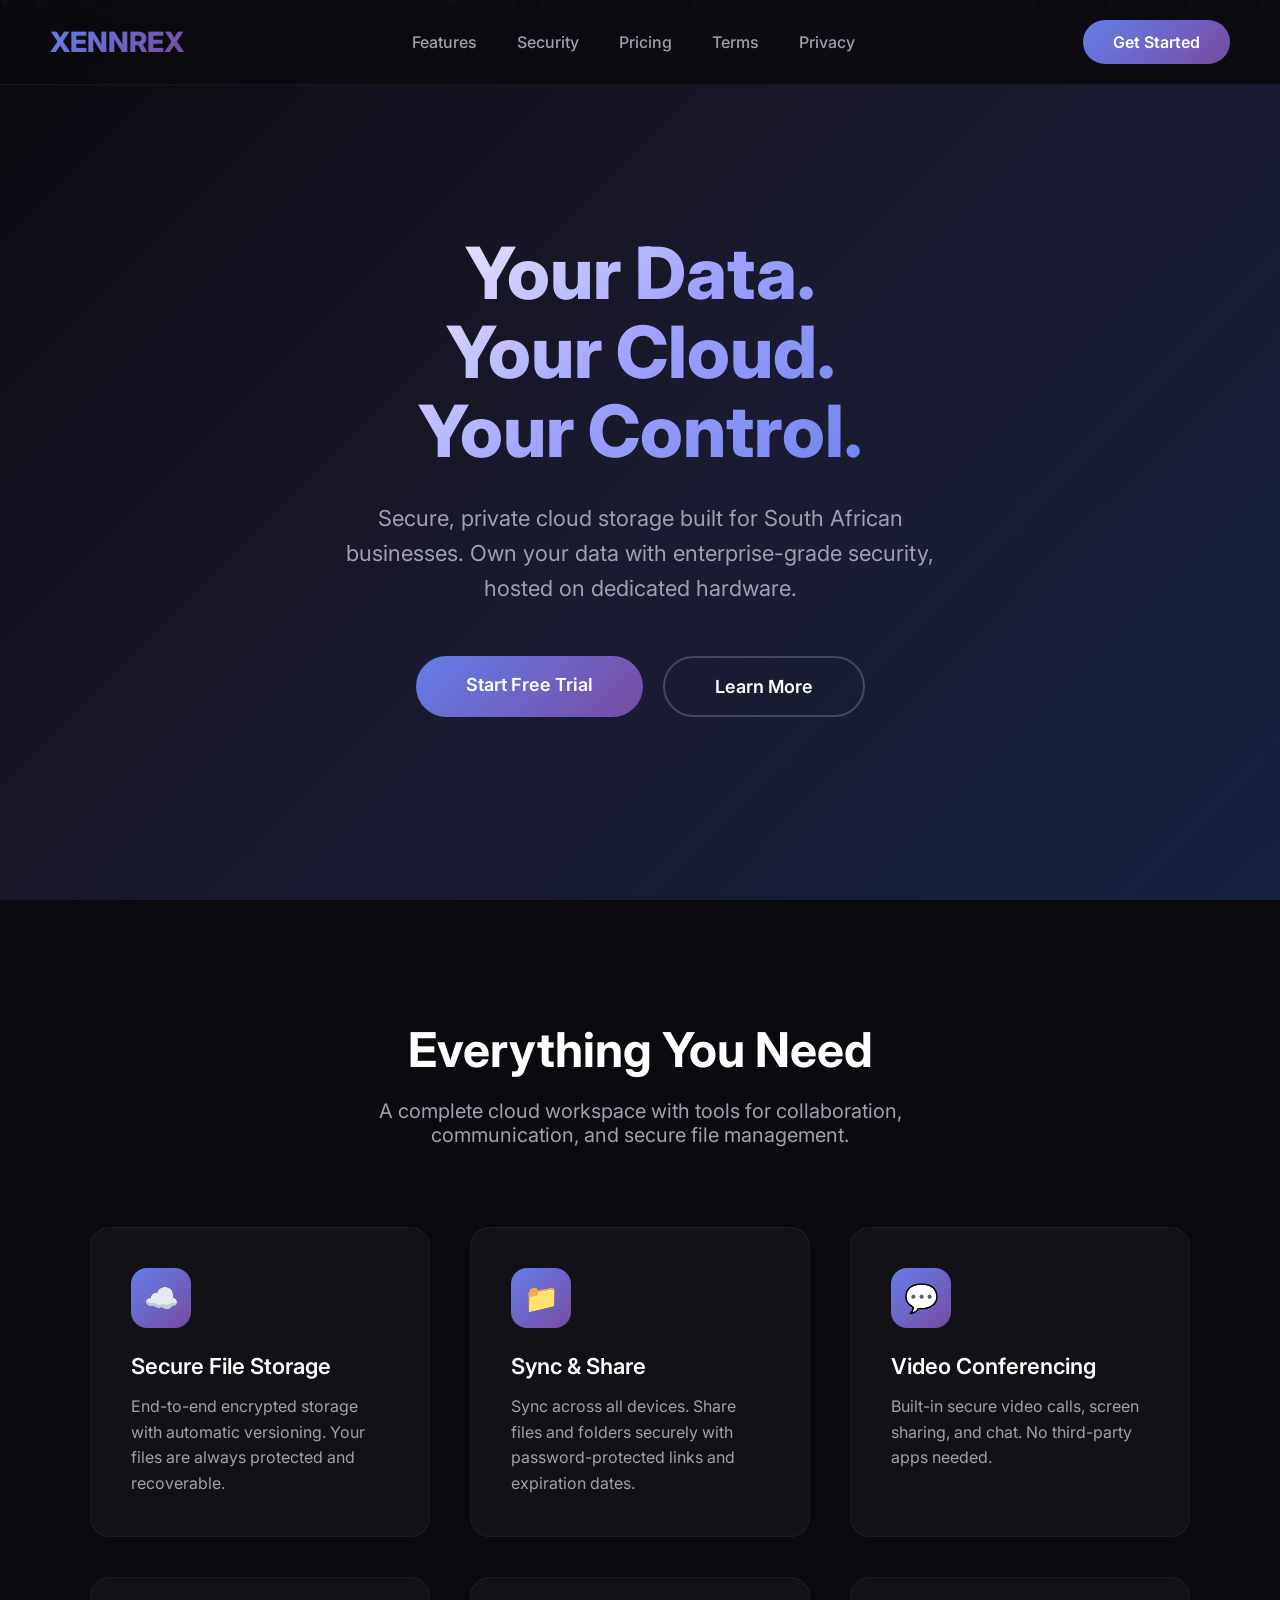
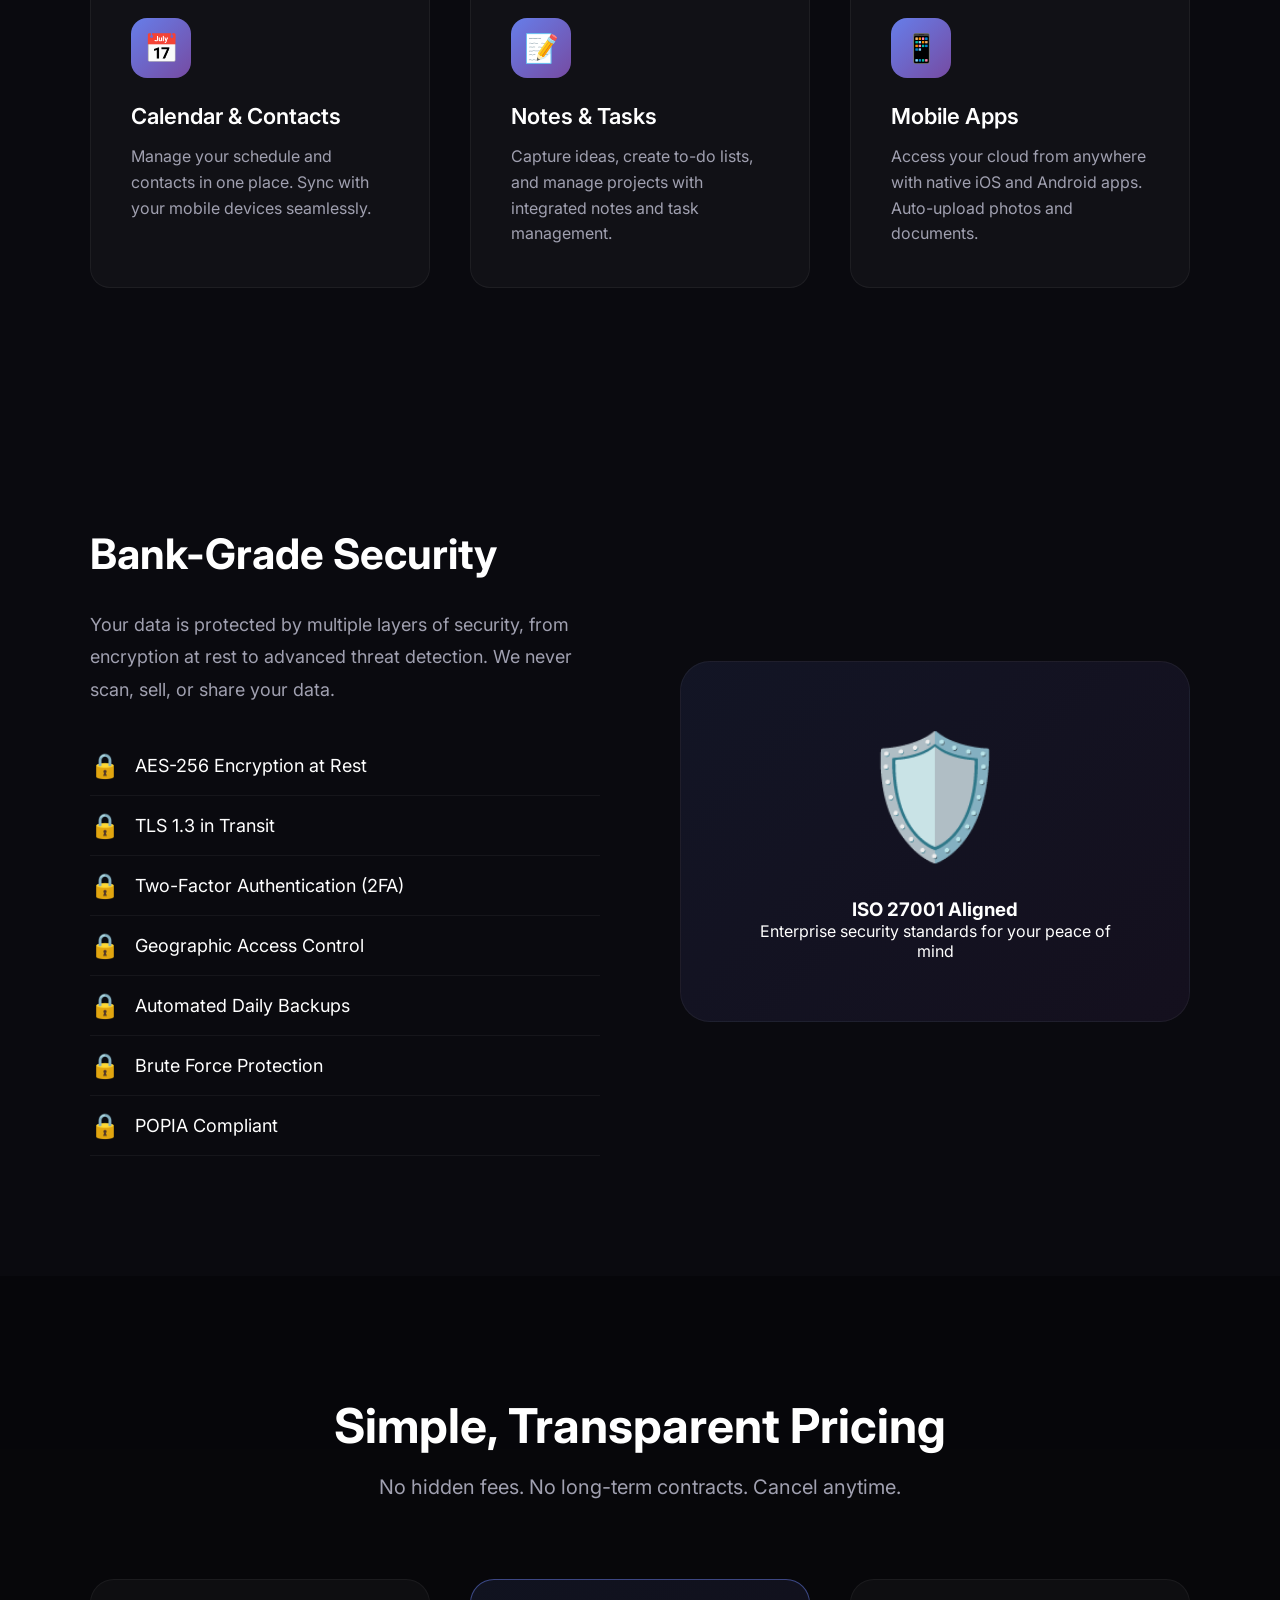
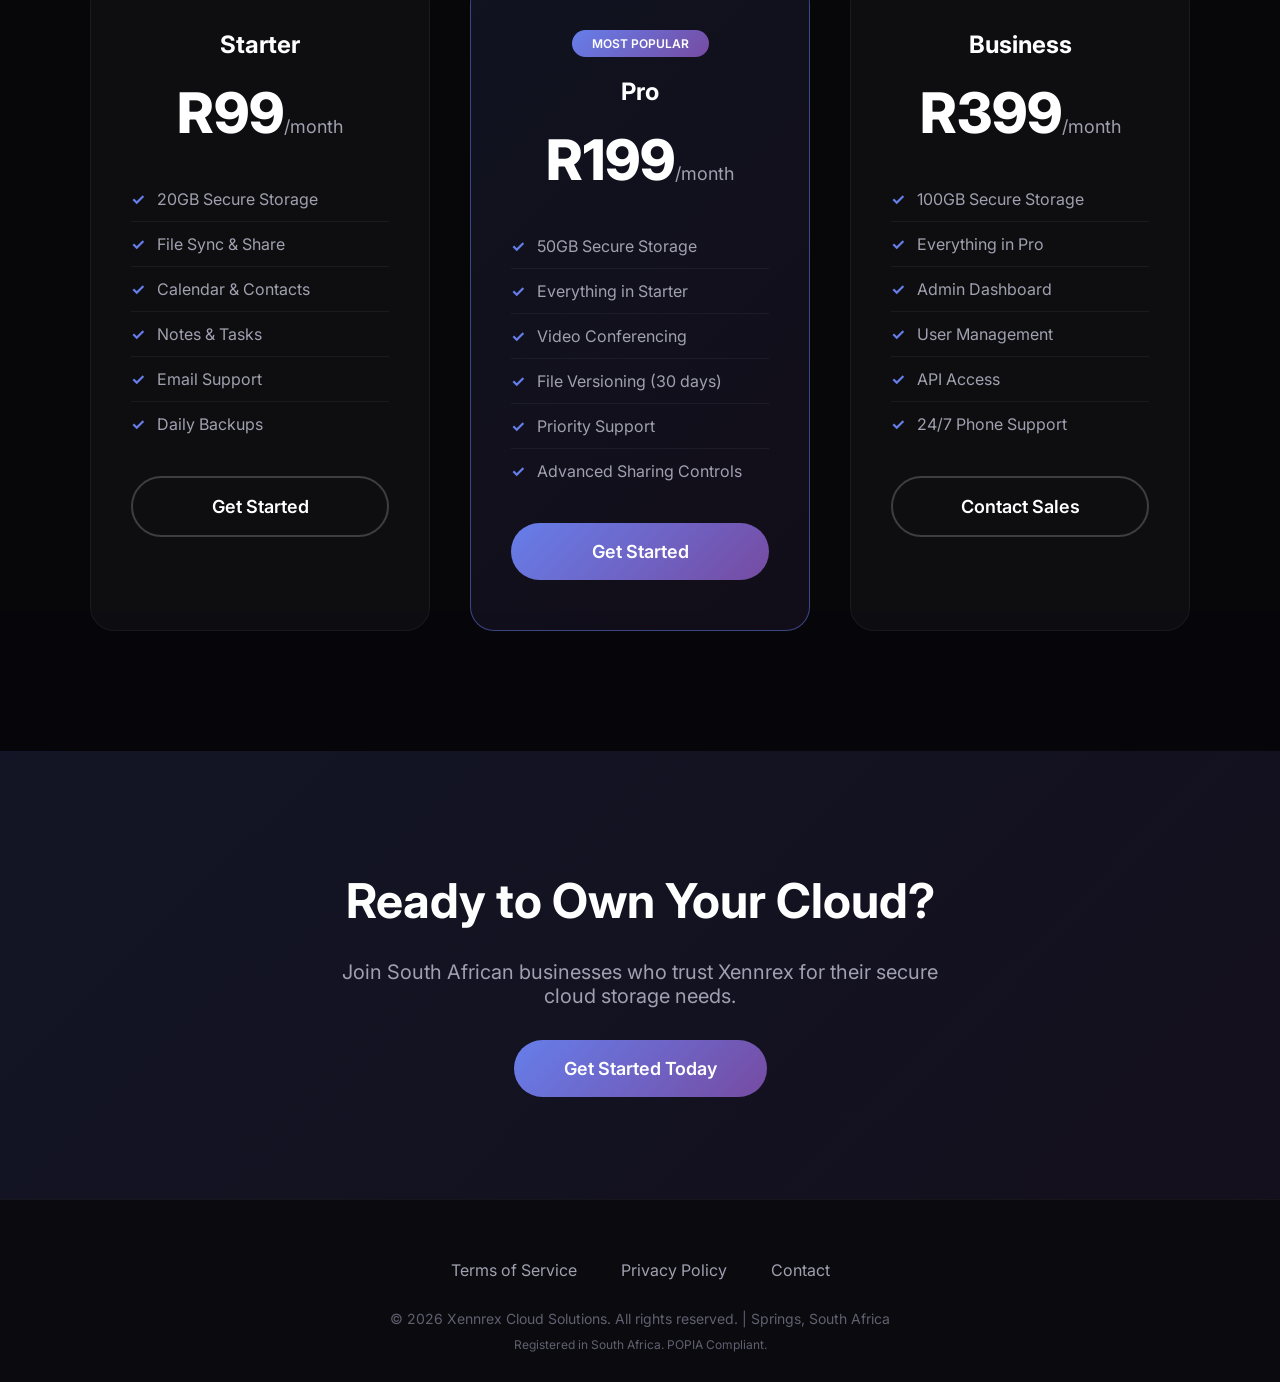
==== commit 014d6ef4: "Add files via upload" ====
--- a/index.html
+++ b/index.html
@@ -1,3869 +1,393 @@
 <!DOCTYPE html>
 <html lang="en">
 <head>
-<meta charset="UTF-8">
-<meta name="viewport" content="width=device-width, initial-scale=1.0">
-<title>XENNREX | South Africa's Premier Cryptocurrency Mining Hardware</title>
-<meta name="description" content="Premium ASIC miners, home Bitcoin miners, and GPU rigs. Nationwide delivery, 6-month warranty, free setup support. WhatsApp 068 668 8888.">
-<link rel="icon" href="data:image/svg+xml,%3Csvg xmlns='http://www.w3.org/2000/svg' viewBox='0 0 100 100'%3E%3Ctext y='.9em' font-size='90'%3E⚡%3C/text%3E%3C/svg%3E">
-<meta property="og:title" content="XENNREX | South Africa's Premier Cryptocurrency Mining Hardware">
-<meta property="og:description" content="Premium ASIC miners, home Bitcoin miners, and GPU rigs. Nationwide delivery, 6-month warranty, free setup support.">
-<meta property="og:type" content="website">
-<meta property="og:url" content="https://xennrex.github.io/xennrex/">
-<meta name="twitter:card" content="summary_large_image">
-<meta name="twitter:title" content="XENNREX | SA Mining Hardware">
-<meta name="twitter:description" content="ASIC miners delivered nationwide. 6-month warranty. WhatsApp 068 668 8888.">
-<meta name="robots" content="index, follow">
-<link rel="canonical" href="https://xennrex.github.io/xennrex/">
-<script type="application/ld+json">
-{
-  "@context": "https://schema.org",
-  "@type": "LocalBusiness",
-  "name": "XENNREX",
-  "description": "South African cryptocurrency mining hardware retailer",
-  "url": "https://xennrex.github.io/xennrex/",
-  "telephone": "+27-68-668-8888",
-  "email": "info@xennrex.org",
-  "areaServed": "ZA",
-  "priceRange": "R",
-  "openingHoursSpecification": {
-    "@type": "OpeningHoursSpecification",
-    "dayOfWeek": ["Monday","Tuesday","Wednesday","Thursday","Friday"],
-    "opens": "08:00",
-    "closes": "17:00"
-  }
-}
-</script>
-<link href="https://fonts.googleapis.com/css2?family=Orbitron:wght@400;500;700;900&family=Inter:wght@300;400;500;600;700;800&family=JetBrains+Mono:wght@400;500&display=swap" rel="stylesheet">
-<style>
-:root{--primary:#050505;--secondary:#0a0a0a;--surface:#111111;--surface-elevated:#161616;--accent:#c8c8c8;--accent-bright:#e8e8e8;--accent-dim:#666666;--text:#f0f0f0;--text-secondary:#a0a0a0;--text-muted:#555555;--success:#00d084;--success-dim:rgba(0,208,132,0.1);--warning:#f0a000;--danger:#ff4444;--info:#4488ff;--border:rgba(200,200,200,0.08);--border-hover:rgba(200,200,200,0.2);--glow:rgba(200,200,200,0.15);--gradient-silver:linear-gradient(135deg,#e8e8e8 0%,#a0a0a0 50%,#e8e8e8 100%);--shadow-sm:0 2px 8px rgba(0,0,0,0.3);--shadow-md:0 8px 32px rgba(0,0,0,0.4);--shadow-lg:0 16px 64px rgba(0,0,0,0.5);--shadow-glow:0 0 40px rgba(200,200,200,0.1);--radius-sm:8px;--radius-md:12px;--radius-lg:20px;--radius-xl:28px;}
-*{margin:0;padding:0;box-sizing:border-box}
-html{scroll-behavior:smooth;scroll-padding-top:70px;overflow-x:hidden;-webkit-overflow-scrolling:touch}
-body{font-family:'Inter',sans-serif;background:var(--primary);color:var(--text);overflow-x:hidden;line-height:1.6;-webkit-font-smoothing:antialiased}
-.bg-canvas{position:fixed;top:0;left:0;width:100%;height:100%;z-index:-2;background:var(--primary)}
-.bg-grid{position:fixed;top:0;left:0;width:100%;height:100%;z-index:-1;background-image:linear-gradient(rgba(200,200,200,0.03) 1px,transparent 1px),linear-gradient(90deg,rgba(200,200,200,0.03) 1px,transparent 1px);background-size:60px 60px;mask-image:radial-gradient(ellipse at center,black 30%,transparent 70%);-webkit-mask-image:radial-gradient(ellipse at center,black 30%,transparent 70%)}
-.bg-orb{position:fixed;border-radius:50%;filter:blur(80px);opacity:0.15;z-index:-1;animation:orbFloat 20s ease-in-out infinite}
-.bg-orb-1{width:600px;height:600px;background:#c8c8c8;top:-200px;right:-100px;animation-delay:0s}
-.bg-orb-2{width:400px;height:400px;background:#444;bottom:10%;left:-100px;animation-delay:-7s}
-.bg-orb-3{width:300px;height:300px;background:#666;top:50%;right:20%;animation-delay:-14s}
-@keyframes orbFloat{0%,100%{transform:translate(0,0) scale(1)}33%{transform:translate(30px,-50px) scale(1.1)}66%{transform:translate(-20px,30px) scale(0.9)}}
-.particles-container{position:fixed;top:0;left:0;width:100%;height:100%;z-index:-1;pointer-events:none;overflow:hidden}
-.particle{position:absolute;width:2px;height:2px;background:var(--accent);border-radius:50%;opacity:0;animation:particleFloat linear infinite}
-@keyframes particleFloat{0%{transform:translateY(100vh) translateX(0);opacity:0}5%{opacity:0.6}95%{opacity:0.6}100%{transform:translateY(-10vh) translateX(100px);opacity:0}}
-.scroll-progress{position:fixed;top:0;left:0;height:2px;background:var(--gradient-silver);z-index:10000;transition:width 0.1s}
-nav{position:fixed;top:0;width:100%;padding:0 5%;height:70px;display:flex;justify-content:space-between;align-items:center;z-index:1000;background:rgba(5,5,5,0.7);backdrop-filter:blur(20px) saturate(180%);border-bottom:1px solid var(--border);transition:all 0.3s}
-nav.scrolled{background:rgba(5,5,5,0.95);box-shadow:var(--shadow-md)}
-.nav-logo{font-family:'Orbitron',sans-serif;font-size:1.6rem;font-weight:900;letter-spacing:6px;background:var(--gradient-silver);-webkit-background-clip:text;-webkit-text-fill-color:transparent;position:relative}
-.nav-logo::after{content:'®';font-size:0.5rem;position:absolute;top:0;right:-12px;-webkit-text-fill-color:var(--accent-dim)}
-.nav-links{display:flex;gap:2.5rem;list-style:none;align-items:center}
-.nav-links a{color:var(--text-secondary);text-decoration:none;font-size:0.85rem;font-weight:500;letter-spacing:1.5px;text-transform:uppercase;transition:all 0.3s;position:relative;padding:0.5rem 0}
-.nav-links a::after{content:'';position:absolute;bottom:0;left:50%;width:0;height:1.5px;background:var(--accent);transition:all 0.3s;transform:translateX(-50%)}
-.nav-links a:hover{color:var(--text)}
-.nav-links a:hover::after{width:100%}
-.nav-cta{padding:0.6rem 1.4rem;background:var(--accent);color:#000;border-radius:var(--radius-sm);font-size:0.8rem;font-weight:700;letter-spacing:1px;text-transform:uppercase;text-decoration:none;transition:all 0.3s;border:none;cursor:pointer;white-space:nowrap}
-.nav-cta:hover{background:var(--accent-bright);transform:translateY(-2px);box-shadow:0 4px 20px rgba(200,200,200,0.3)}
-.mobile-menu-btn{display:none;background:rgba(200,200,200,0.06);border:1px solid var(--border);color:var(--text);width:44px;height:44px;border-radius:var(--radius-sm);cursor:pointer;align-items:center;justify-content:center;transition:all 0.3s}.mobile-menu-btn:hover{background:rgba(200,200,200,0.1);border-color:var(--accent);color:var(--accent)}
-.hero{min-height:100vh;display:flex;align-items:center;justify-content:center;text-align:center;padding:100px 5% 60px;position:relative;overflow:hidden}
-.hero-content{max-width:900px;position:relative;z-index:2}
-.hero-badge{display:inline-flex;align-items:center;gap:0.5rem;padding:0.5rem 1.2rem;border:1px solid var(--border);border-radius:50px;font-size:0.8rem;color:var(--accent);margin-bottom:2rem;background:rgba(200,200,200,0.05);animation:fadeInUp 1s ease-out;font-family:'JetBrains Mono',monospace}
-.hero-badge .pulse-dot{width:6px;height:6px;background:var(--success);border-radius:50%;animation:pulseDot 2s infinite}
-@keyframes pulseDot{0%,100%{opacity:1;transform:scale(1)}50%{opacity:0.5;transform:scale(1.5)}}
-.hero h1{font-family:'Orbitron',sans-serif;font-size:clamp(2.8rem,7vw,6rem);font-weight:900;line-height:1.05;margin-bottom:1.5rem;background:linear-gradient(180deg,#ffffff 0%,#c0c0c0 60%,#888888 100%);-webkit-background-clip:text;-webkit-text-fill-color:transparent;animation:fadeInUp 1s ease-out 0.2s both;letter-spacing:-1px}
-.hero-subtitle{font-size:1.25rem;color:var(--text-secondary);margin-bottom:1rem;max-width:600px;margin-left:auto;margin-right:auto;animation:fadeInUp 1s ease-out 0.4s both;font-weight:400}
-.hero-trust{display:flex;align-items:center;justify-content:center;gap:1.5rem;margin-bottom:3rem;animation:fadeInUp 1s ease-out 0.5s both;flex-wrap:wrap}
-.trust-item{display:flex;align-items:center;gap:0.4rem;font-size:0.8rem;color:var(--text-muted)}
-.trust-item svg{width:16px;height:16px;color:var(--success)}
-.hero-buttons{display:flex;gap:1rem;justify-content:center;flex-wrap:wrap;animation:fadeInUp 1s ease-out 0.6s both}
-.btn{padding:1rem 2.5rem;border-radius:var(--radius-sm);font-family:'Inter',sans-serif;font-size:0.9rem;font-weight:600;letter-spacing:1px;text-transform:uppercase;cursor:pointer;transition:all 0.3s cubic-bezier(0.4,0,0.2,1);text-decoration:none;display:inline-flex;align-items:center;gap:0.6rem;border:none;position:relative;overflow:hidden}
-.btn-primary{background:var(--gradient-silver);color:#000;box-shadow:0 0 30px rgba(200,200,200,0.2)}
-.btn-primary:hover{transform:translateY(-3px);box-shadow:0 10px 40px rgba(200,200,200,0.3),0 0 60px rgba(200,200,200,0.1)}
-.btn-primary::before{content:'';position:absolute;top:0;left:-100%;width:100%;height:100%;background:linear-gradient(90deg,transparent,rgba(255,255,255,0.3),transparent);transition:left 0.6s}
-.btn-primary:hover::before{left:100%}
-.btn-secondary{background:transparent;color:var(--text);border:1.5px solid var(--border)}
-.btn-secondary:hover{border-color:var(--accent);background:rgba(200,200,200,0.05);transform:translateY(-3px)}
-.hero-scroll{position:absolute;bottom:2rem;left:50%;transform:translateX(-50%);animation:bounce 2s infinite;opacity:0.5;cursor:pointer}
-@keyframes bounce{0%,100%{transform:translateX(-50%) translateY(0)}50%{transform:translateX(-50%) translateY(10px)}}
-@keyframes fadeInUp{from{opacity:0;transform:translateY(40px)}to{opacity:1;transform:translateY(0)}}
-.ticker-tape{background:var(--surface);border-top:1px solid var(--border);border-bottom:1px solid var(--border);padding:0.8rem 0;overflow:hidden;position:relative}
-.ticker-content{display:flex;gap:3rem;animation:tickerScroll 30s linear infinite;white-space:nowrap;font-family:'JetBrains Mono',monospace;font-size:0.85rem}
-.ticker-item{display:flex;align-items:center;gap:0.5rem;color:var(--text-secondary)}
-.ticker-item .ticker-label{color:var(--text-muted)}.ticker-item .ticker-value{color:var(--accent);font-weight:500}.ticker-item .ticker-change{color:var(--success);font-size:0.75rem}.ticker-item .ticker-change.down{color:var(--danger)}
-@keyframes tickerScroll{0%{transform:translateX(0)}100%{transform:translateX(-50%)}}
-.stats-section{padding:5rem 5%;max-width:1200px;margin:0 auto}
-.stats-grid{display:grid;grid-template-columns:repeat(4,1fr);gap:0;border:1px solid var(--border);border-radius:var(--radius-lg);overflow:hidden;background:var(--surface)}
-.stat-item{text-align:center;padding:2.5rem 1.5rem;border-right:1px solid var(--border);position:relative;transition:all 0.3s}
-.stat-item:last-child{border-right:none}.stat-item:hover{background:rgba(200,200,200,0.03)}
-.stat-number{font-family:'Orbitron',sans-serif;font-size:2.2rem;font-weight:700;color:var(--accent);display:block;line-height:1}
-.stat-label{color:var(--text-muted);font-size:0.8rem;text-transform:uppercase;letter-spacing:2px;margin-top:0.8rem;font-weight:500}
-.stat-sublabel{color:var(--text-muted);font-size:0.75rem;margin-top:0.3rem}
-.section-header{text-align:center;margin-bottom:4rem;padding:0 5%}
-.section-eyebrow{font-family:'JetBrains Mono',monospace;font-size:0.75rem;color:var(--accent-dim);text-transform:uppercase;letter-spacing:3px;margin-bottom:1rem}
-.section-header h2{font-family:'Orbitron',sans-serif;font-size:clamp(1.8rem,4vw,3rem);margin-bottom:1rem;font-weight:700}
-.section-header p{color:var(--text-secondary);max-width:600px;margin:0 auto;font-size:1.05rem}
-.stock-banner{background:var(--success-dim);border:1px solid rgba(0,208,132,0.2);border-radius:var(--radius-md);padding:1rem 1.5rem;display:flex;align-items:center;justify-content:center;gap:1rem;margin:0 auto 3rem;max-width:800px;font-size:0.9rem;color:var(--success)}
-.stock-banner .live-indicator{display:flex;align-items:center;gap:0.4rem;font-weight:600}
-.stock-banner .live-dot{width:8px;height:8px;background:var(--success);border-radius:50%;animation:livePulse 1.5s infinite}
-@keyframes livePulse{0%,100%{opacity:1;box-shadow:0 0 0 0 rgba(0,208,132,0.4)}50%{opacity:0.8;box-shadow:0 0 0 6px rgba(0,208,132,0)}}
-.catalog-section{padding:6rem 5%;max-width:1400px;margin:0 auto}
-.catalog-tabs{display:flex;justify-content:center;gap:0.5rem;margin-bottom:3rem;flex-wrap:wrap}
-.catalog-tab{padding:0.6rem 1.4rem;border-radius:50px;border:1px solid var(--border);background:transparent;color:var(--text-secondary);font-size:0.85rem;font-weight:500;cursor:pointer;transition:all 0.3s;font-family:'Inter',sans-serif}
-.catalog-tab:hover{border-color:var(--border-hover);color:var(--text)}
-.catalog-tab.active{background:var(--accent);color:#000;border-color:var(--accent);font-weight:600}
-.catalog-grid{display:grid;grid-template-columns:repeat(auto-fill,minmax(340px,1fr));gap:2rem}
-.product-card{background:var(--surface);border:1px solid var(--border);border-radius:var(--radius-xl);overflow:hidden;position:relative;transition:all 0.5s cubic-bezier(0.4,0,0.2,1);display:flex;flex-direction:column}
-.product-card::before{content:'';position:absolute;top:0;left:-100%;width:100%;height:100%;background:linear-gradient(90deg,transparent,rgba(255,255,255,0.04),transparent);transition:left 0.8s;z-index:3;pointer-events:none}
-.product-card:hover::before{left:100%}
-.product-card:hover{transform:translateY(-8px) scale(1.01);border-color:var(--border-hover);box-shadow:var(--shadow-lg),var(--shadow-glow)}
-.product-card.featured{border-color:rgba(200,200,200,0.15);position:relative}
-.product-card.featured::after{content:'MOST POPULAR';position:absolute;top:1rem;left:1rem;padding:0.3rem 0.8rem;background:var(--accent);color:#000;font-size:0.65rem;font-weight:800;letter-spacing:1.5px;border-radius:4px;z-index:2}
-.product-visual{height:240px;background:linear-gradient(135deg,#0f0f1e 0%,#1a1a2e 50%,#0f0f1e 100%);display:flex;align-items:center;justify-content:center;position:relative;overflow:hidden}
-.product-visual .product-icon{width:90px;height:90px;color:var(--accent);opacity:0.35;transition:all 0.5s;filter:grayscale(100%)}
-.product-card:hover .product-icon{opacity:0.7;transform:scale(1.15);filter:grayscale(0%)}
-@keyframes spinFan{from{transform:rotate(0deg)}to{transform:rotate(360deg)}}100%{transform:rotate(360deg)}}
-.spin-fan .fan-blades{animation:spinFan 2.5s linear infinite;transform-box:fill-box;transform-origin:50% 50%;will-change:transform}
-.product-card:hover .fan-blades{animation-duration:0.8s}
-.product-rig-icon{width:90px;height:90px;color:var(--accent);opacity:0.35;transition:all 0.5s}
-.product-card:hover .product-rig-icon{opacity:0.7;transform:scale(1.15)}
-.product-card:hover .product-icon{opacity:0.7;transform:scale(1.15);filter:grayscale(0%)}
-.product-visual .product-hashrate{position:absolute;bottom:1rem;right:1rem;font-family:'JetBrains Mono',monospace;font-size:0.75rem;color:var(--accent-dim);background:rgba(0,0,0,0.5);padding:0.3rem 0.6rem;border-radius:4px}
-.product-stock{position:absolute;top:1rem;right:1rem;display:flex;align-items:center;gap:0.4rem;padding:0.3rem 0.8rem;border-radius:50px;font-size:0.7rem;font-weight:600;text-transform:uppercase;letter-spacing:1px;z-index:2}
-.stock-in{background:rgba(0,208,132,0.15);color:var(--success);border:1px solid rgba(0,208,132,0.3)}
-.stock-order{background:rgba(240,160,0,0.15);color:var(--warning);border:1px solid rgba(240,160,0,0.3)}
-.stock-low{background:rgba(255,68,68,0.15);color:var(--danger);border:1px solid rgba(255,68,68,0.3)}
-.product-info{padding:1.8rem;flex:1;display:flex;flex-direction:column}
-.product-category{font-size:0.7rem;color:var(--accent-dim);text-transform:uppercase;letter-spacing:2px;margin-bottom:0.5rem;font-weight:600}
-.product-name{font-family:'Orbitron',sans-serif;font-size:1.15rem;font-weight:700;margin-bottom:0.8rem;line-height:1.3}
-.product-specs{display:flex;gap:0.6rem;margin-bottom:1.2rem;flex-wrap:wrap}
-.spec-tag{font-size:0.75rem;color:var(--text-secondary);background:rgba(255,255,255,0.04);padding:0.35rem 0.7rem;border-radius:6px;border:1px solid var(--border);font-family:'JetBrains Mono',monospace}
-.product-price-row{display:flex;align-items:baseline;gap:0.8rem;margin-bottom:1.2rem;margin-top:auto}
-.product-price{font-family:'Orbitron',sans-serif;font-size:1.6rem;font-weight:700;color:var(--accent)}
-.product-price-note{font-size:0.75rem;color:var(--text-muted)}
-.product-actions{display:grid;grid-template-columns:1fr 1fr;gap:0.6rem}
-.btn-product{padding:0.8rem;border-radius:var(--radius-sm);font-size:0.8rem;font-weight:600;text-align:center;cursor:pointer;transition:all 0.3s;border:none;text-decoration:none;display:flex;align-items:center;justify-content:center;gap:0.4rem}
-.btn-buy-now{background:var(--accent);color:#000}.btn-buy-now:hover{background:var(--accent-bright);transform:translateY(-2px)}
-.btn-details{background:transparent;color:var(--text);border:1.5px solid var(--border)}.btn-details:hover{border-color:var(--accent);background:rgba(200,200,200,0.05)}
-.product-profit-hint{margin-top:1rem;padding:0.8rem;background:rgba(0,208,132,0.05);border:1px solid rgba(0,208,132,0.1);border-radius:var(--radius-sm);font-size:0.8rem;color:var(--text-secondary);display:flex;align-items:center;gap:0.5rem}
-.product-profit-hint .profit-value{color:var(--success);font-weight:600;font-family:'JetBrains Mono',monospace}
-.calculator-section{padding:6rem 5%;background:linear-gradient(180deg,transparent 0%,rgba(200,200,200,0.02) 50%,transparent 100%)}
-.calculator-container{max-width:1000px;margin:0 auto;background:var(--surface);border:1px solid var(--border);border-radius:var(--radius-xl);padding:3rem;position:relative;overflow:hidden}
-.calculator-container::before{content:'';position:absolute;top:0;left:0;right:0;height:1px;background:var(--gradient-silver);opacity:0.3}
-.calc-grid{display:grid;grid-template-columns:1fr 1fr;gap:3rem;align-items:start}
-.calc-inputs h3{font-family:'Orbitron',sans-serif;font-size:1.1rem;margin-bottom:1.5rem}
-.calc-field{margin-bottom:1.5rem}
-.calc-field label{display:block;font-size:0.8rem;color:var(--text-secondary);margin-bottom:0.5rem;text-transform:uppercase;letter-spacing:1px}
-.calc-field input,.calc-field select{width:100%;padding:0.9rem 1rem;background:rgba(255,255,255,0.03);border:1.5px solid var(--border);border-radius:var(--radius-sm);color:var(--text);font-size:1rem;font-family:'JetBrains Mono',monospace;outline:none;transition:all 0.3s}
-.calc-field input:focus,.calc-field select:focus{border-color:var(--accent);background:rgba(255,255,255,0.06)}
-.calc-results{background:var(--primary);border:1px solid var(--border);border-radius:var(--radius-lg);padding:2rem}
-.calc-results h3{font-family:'Orbitron',sans-serif;font-size:1rem;margin-bottom:1.5rem;color:var(--accent-dim)}
-.result-row{display:flex;justify-content:space-between;align-items:center;padding:0.8rem 0;border-bottom:1px solid var(--border)}
-.result-row:last-child{border-bottom:none;padding-top:1.2rem;margin-top:0.5rem}
-.result-row .result-label{font-size:0.9rem;color:var(--text-secondary)}
-.result-row .result-value{font-family:'JetBrains Mono',monospace;font-size:1rem;font-weight:500;color:var(--text)}
-.result-row .result-value.positive{color:var(--success)}.result-row .result-value.negative{color:var(--danger)}
-.result-row.total .result-label{font-size:1rem;font-weight:600;color:var(--text)}.result-row.total .result-value{font-size:1.3rem;font-weight:700}
-.calc-disclaimer{margin-top:1.5rem;font-size:0.75rem;color:var(--text-muted);line-height:1.6}
-.features-section{padding:6rem 5%}
-.features-grid{display:grid;grid-template-columns:repeat(3,1fr);gap:2rem;max-width:1200px;margin:0 auto}
-.feature-card{padding:2.5rem;border:1px solid var(--border);border-radius:var(--radius-lg);background:var(--surface);transition:all 0.4s;position:relative;overflow:hidden}
-.feature-card::before{content:'';position:absolute;top:0;left:0;width:100%;height:3px;background:var(--gradient-silver);transform:scaleX(0);transform-origin:left;transition:transform 0.5s}
-.feature-card:hover::before{transform:scaleX(1)}.feature-card:hover{transform:translateY(-6px);border-color:var(--border-hover);box-shadow:var(--shadow-md)}
-.feature-number{font-family:'Orbitron',sans-serif;font-size:2.5rem;font-weight:900;color:rgba(200,200,200,0.08);line-height:1;margin-bottom:1rem}
-.feature-icon{font-size:2rem;margin-bottom:1.2rem;display:inline-block}
-.feature-card h3{font-family:'Orbitron',sans-serif;font-size:1.1rem;margin-bottom:0.8rem}
-.feature-card p{color:var(--text-secondary);font-size:0.9rem;line-height:1.7}
-.trust-section{padding:6rem 5%;background:linear-gradient(180deg,transparent 0%,rgba(200,200,200,0.02) 50%,transparent 100%)}
-.trust-grid{display:grid;grid-template-columns:repeat(3,1fr);gap:2rem;max-width:1100px;margin:0 auto}
-.trust-card{padding:2rem;border:1px solid var(--border);border-radius:var(--radius-lg);background:var(--surface);transition:all 0.3s}
-.trust-card:hover{border-color:var(--border-hover)}
-.trust-stars{color:var(--warning);font-size:1rem;margin-bottom:1rem;letter-spacing:2px}
-.trust-quote{font-size:0.95rem;color:var(--text-secondary);line-height:1.7;margin-bottom:1.5rem;font-style:italic}
-.trust-author{display:flex;align-items:center;gap:0.8rem}
-.trust-avatar{width:40px;height:40px;border-radius:50%;background:linear-gradient(135deg,var(--accent-dim),var(--border));display:flex;align-items:center;justify-content:center;font-weight:700;font-size:0.9rem;color:var(--text)}
-.trust-author-info h4{font-size:0.9rem;font-weight:600}.trust-author-info span{font-size:0.75rem;color:var(--text-muted)}
-.trust-verified{display:inline-flex;align-items:center;gap:0.3rem;font-size:0.7rem;color:var(--success);margin-top:0.3rem}
-.process-section{padding:6rem 5%}
-.process-steps{display:flex;justify-content:space-between;max-width:1000px;margin:0 auto;position:relative}
-.process-steps::before{content:'';position:absolute;top:2rem;left:10%;right:10%;height:2px;background:linear-gradient(90deg,var(--border),var(--accent-dim),var(--border))}
-.process-step{text-align:center;position:relative;flex:1;max-width:200px}
-.step-number{width:4rem;height:4rem;border-radius:50%;background:var(--surface);border:2px solid var(--border);display:flex;align-items:center;justify-content:center;font-family:'Orbitron',sans-serif;font-size:1.2rem;font-weight:700;color:var(--accent);margin:0 auto 1.5rem;position:relative;z-index:2;transition:all 0.3s}
-.process-step:hover .step-number{border-color:var(--accent);box-shadow:0 0 20px rgba(200,200,200,0.2)}
-.process-step h4{font-size:1rem;font-weight:600;margin-bottom:0.5rem}.process-step p{font-size:0.85rem;color:var(--text-secondary);line-height:1.6}
-.faq-section{padding:6rem 5%;max-width:800px;margin:0 auto}
-.faq-item{border-bottom:1px solid var(--border);overflow:hidden}
-.faq-question{width:100%;padding:1.5rem 0;background:none;border:none;color:var(--text);font-size:1rem;font-weight:500;text-align:left;cursor:pointer;display:flex;justify-content:space-between;align-items:center;transition:all 0.3s;font-family:'Inter',sans-serif}
-.faq-question:hover{color:var(--accent)}.faq-icon{font-size:1.2rem;transition:transform 0.3s;color:var(--accent-dim)}
-.faq-item.active .faq-icon{transform:rotate(45deg);color:var(--accent)}
-.faq-answer{max-height:0;overflow:hidden;transition:max-height 0.4s ease-out,padding 0.4s;color:var(--text-secondary);font-size:0.95rem;line-height:1.7}
-.faq-item.active .faq-answer{max-height:500px;padding-bottom:1.5rem}
-.contact-section{padding:6rem 5%;text-align:center}
-.contact-grid{display:grid;grid-template-columns:repeat(4,1fr);gap:1.5rem;max-width:1100px;margin:3rem auto 0}
-.contact-card{padding:2rem 1.5rem;border:1px solid var(--border);border-radius:var(--radius-lg);background:var(--surface);transition:all 0.4s;text-decoration:none;color:var(--text);display:block;position:relative;overflow:hidden}
-.contact-card::before{content:'';position:absolute;bottom:0;left:0;width:100%;height:0;background:linear-gradient(180deg,transparent,rgba(200,200,200,0.05));transition:height 0.4s}
-.contact-card:hover::before{height:100%}.contact-card:hover{transform:translateY(-6px);border-color:var(--accent);box-shadow:var(--shadow-glow)}
-.contact-icon-main{font-size:2.2rem;margin-bottom:1.2rem;display:block}
-.contact-card h3{font-family:'Orbitron',sans-serif;font-size:0.95rem;margin-bottom:0.5rem}.contact-card p{color:var(--text-secondary);font-size:0.85rem;line-height:1.6}
-.contact-card .contact-action{margin-top:1rem;font-size:0.75rem;color:var(--accent);font-weight:600;text-transform:uppercase;letter-spacing:1px}
-footer{padding:4rem 5% 2rem;border-top:1px solid var(--border);text-align:center}
-.footer-content{max-width:800px;margin:0 auto}.footer-logo{font-family:'Orbitron',sans-serif;font-size:2rem;font-weight:900;letter-spacing:8px;background:var(--gradient-silver);-webkit-background-clip:text;-webkit-text-fill-color:transparent;margin-bottom:1rem}
-.footer-tagline{color:var(--text-secondary);font-size:0.95rem;margin-bottom:2rem}
-.footer-links{display:flex;justify-content:center;gap:2rem;margin-bottom:2rem;flex-wrap:wrap}
-.footer-links a{color:var(--text-muted);text-decoration:none;font-size:0.85rem;transition:color 0.3s}.footer-links a:hover{color:var(--accent)}
-.footer-contact{display:flex;justify-content:center;gap:2rem;margin-bottom:2rem;flex-wrap:wrap;font-size:0.85rem;color:var(--text-muted)}
-.footer-contact span{display:flex;align-items:center;gap:0.4rem}
-.footer-bottom{border-top:1px solid var(--border);padding-top:2rem;font-size:0.75rem;color:var(--text-muted)}
-.footer-security{display:inline-flex;align-items:center;gap:0.5rem;margin-top:1rem;padding:0.5rem 1rem;background:rgba(0,208,132,0.05);border:1px solid rgba(0,208,132,0.1);border-radius:50px;font-size:0.7rem;color:var(--success)}
-.chatbot-widget{position:fixed;bottom:2rem;right:2rem;z-index:9999;font-family:'Inter',sans-serif}
-.chatbot-toggle{width:64px;height:64px;border-radius:50%;background:var(--gradient-silver);border:none;cursor:pointer;display:flex;align-items:center;justify-content:center;font-size:1.6rem;box-shadow:0 4px 30px rgba(200,200,200,0.3);transition:all 0.3s cubic-bezier(0.175,0.885,0.32,1.275);animation:chatbotPulse 3s infinite;position:relative}
-.chatbot-toggle:hover{transform:scale(1.1) rotate(10deg)}
-.chatbot-toggle .notification-badge{position:absolute;top:-2px;right:-2px;width:18px;height:18px;background:var(--danger);border-radius:50%;font-size:0.65rem;color:white;display:flex;align-items:center;justify-content:center;font-weight:700;animation:badgePulse 2s infinite}
-@keyframes chatbotPulse{0%,100%{box-shadow:0 4px 30px rgba(200,200,200,0.3)}50%{box-shadow:0 4px 40px rgba(200,200,200,0.5)}}
-@keyframes badgePulse{0%,100%{transform:scale(1)}50%{transform:scale(1.2)}}
-.chatbot-window{position:absolute;bottom:85px;right:0;width:420px;max-width:calc(100vw - 2rem);height:600px;background:var(--secondary);border:1px solid var(--border);border-radius:var(--radius-xl);overflow:hidden;display:flex;flex-direction:column;box-shadow:var(--shadow-lg),0 0 60px rgba(0,0,0,0.5);opacity:0;transform:translateY(20px) scale(0.95);pointer-events:none;transition:all 0.4s cubic-bezier(0.175,0.885,0.32,1.275)}
-.chatbot-window.active{opacity:1;transform:translateY(0) scale(1);pointer-events:all}
-.chatbot-header{padding:1.2rem 1.5rem;background:linear-gradient(135deg,rgba(200,200,200,0.08) 0%,transparent 100%);border-bottom:1px solid var(--border);display:flex;align-items:center;gap:1rem}
-.chatbot-avatar{width:44px;height:44px;border-radius:50%;background:var(--gradient-silver);display:flex;align-items:center;justify-content:center;font-size:1.4rem;position:relative}
-.chatbot-avatar::after{content:'';position:absolute;bottom:0;right:0;width:12px;height:12px;background:var(--success);border-radius:50%;border:2px solid var(--secondary)}
-.chatbot-header-info h4{font-family:'Orbitron',sans-serif;font-size:1rem;margin-bottom:0.2rem}
-.chatbot-header-info span{font-size:0.75rem;color:var(--success);display:flex;align-items:center;gap:0.4rem}
-.chatbot-messages{flex:1;overflow-y:auto;padding:1.2rem;display:flex;flex-direction:column;gap:1rem}
-.message{max-width:88%;padding:1rem 1.2rem;border-radius:16px;font-size:0.9rem;line-height:1.6;animation:messageIn 0.3s ease-out;white-space:pre-line}
-@keyframes messageIn{from{opacity:0;transform:translateY(10px)}to{opacity:1;transform:translateY(0)}}
-.message.bot{align-self:flex-start;background:rgba(200,200,200,0.06);border:1px solid var(--border);color:var(--text);border-bottom-left-radius:4px}
-.message.user{align-self:flex-end;background:var(--gradient-silver);color:#000;border-bottom-right-radius:4px;font-weight:500}
-.message-time{font-size:0.65rem;color:var(--text-muted);margin-top:0.4rem;text-align:right}
-.typing-indicator{display:flex;gap:4px;padding:0.8rem 1.2rem;align-self:flex-start;background:rgba(200,200,200,0.06);border:1px solid var(--border);border-radius:16px;border-bottom-left-radius:4px}
-.typing-indicator span{width:8px;height:8px;background:var(--accent);border-radius:50%;animation:typing 1.4s infinite}
-.typing-indicator span:nth-child(2){animation-delay:0.2s}.typing-indicator span:nth-child(3){animation-delay:0.4s}
-@keyframes typing{0%,100%{transform:translateY(0);opacity:0.3}50%{transform:translateY(-6px);opacity:1}}
-.chatbot-suggestions{padding:0 1.2rem 0.8rem;display:flex;flex-wrap:wrap;gap:0.5rem}
-.suggestion-chip{padding:0.5rem 1rem;border-radius:50px;background:rgba(200,200,200,0.06);border:1px solid var(--border);color:var(--text-secondary);font-size:0.8rem;cursor:pointer;transition:all 0.3s;font-family:'Inter',sans-serif}
-.suggestion-chip:hover{border-color:var(--accent);color:var(--text);background:rgba(200,200,200,0.1)}
-.chatbot-input{padding:1rem 1.2rem;border-top:1px solid var(--border);display:flex;gap:0.6rem;background:var(--surface)}
-.chatbot-input input{flex:1;background:rgba(255,255,255,0.04);border:1.5px solid var(--border);border-radius:var(--radius-md);padding:0.9rem 1rem;color:var(--text);font-size:0.9rem;outline:none;transition:all 0.3s;font-family:'Inter',sans-serif}
-.chatbot-input input:focus{border-color:var(--accent);background:rgba(255,255,255,0.06)}
-.chatbot-input input::placeholder{color:var(--text-muted)}
-.chatbot-input button{width:46px;height:46px;border-radius:var(--radius-md);background:var(--accent);border:none;color:#000;cursor:pointer;display:flex;align-items:center;justify-content:center;transition:all 0.3s;font-size:1.1rem}
-.chatbot-input button:hover{background:var(--accent-bright);transform:scale(1.05)}
-::-webkit-scrollbar{width:6px}::-webkit-scrollbar-track{background:var(--primary)}::-webkit-scrollbar-thumb{background:var(--border);border-radius:3px}::-webkit-scrollbar-thumb:hover{background:var(--accent-dim)}
-.reveal{opacity:0;transform:translateY(40px);transition:all 0.9s cubic-bezier(0.4,0,0.2,1)}.reveal.active{opacity:1;transform:translateY(0)}
-.reveal-delay-1{transition-delay:0.1s}.reveal-delay-2{transition-delay:0.2s}.reveal-delay-3{transition-delay:0.3s}.reveal-delay-4{transition-delay:0.4s}
-@media(max-width:1024px){.features-grid{grid-template-columns:repeat(2,1fr)}.calc-grid{grid-template-columns:1fr}.stats-grid{grid-template-columns:repeat(2,1fr)}.stat-item:nth-child(2){border-right:none}.stat-item:nth-child(1),.stat-item:nth-child(2){border-bottom:1px solid var(--border)}.trust-grid{grid-template-columns:1fr}.contact-grid{grid-template-columns:repeat(2,1fr)}}
-@media(max-width:768px){.nav-links{display:none}.mobile-menu-btn{display:block}.hero h1{font-size:2.4rem}.catalog-grid{grid-template-columns:1fr}.features-grid{grid-template-columns:1fr}.stats-grid{grid-template-columns:1fr}.stat-item{border-right:none;border-bottom:1px solid var(--border)}.stat-item:last-child{border-bottom:none}.process-steps{flex-direction:column;gap:2rem}.process-steps::before{display:none}.contact-grid{grid-template-columns:1fr}.chatbot-window{width:calc(100vw - 2rem);height:500px}.calculator-container{padding:1.5rem}}
-
-.input-suffix{position:relative}
-.input-suffix::after{content:'R/kWh';position:absolute;right:1rem;top:50%;transform:translateY(-50%);font-size:0.75rem;color:var(--text-muted);pointer-events:none}
-.api-status{font-size:0.75rem;color:var(--text-muted);margin-top:0.5rem;min-height:1.2rem;transition:color 0.3s}
-.api-status.success{color:var(--success)}
-.api-status.error{color:var(--danger)}
-.live-fetch-btn{width:100%;padding:0.9rem 1rem;background:transparent;border:1.5px solid var(--border);border-radius:var(--radius-sm);color:var(--text);font-size:0.85rem;font-weight:600;cursor:pointer;transition:all 0.3s;display:flex;align-items:center;justify-content:center;gap:0.5rem}
-.live-fetch-btn:hover{border-color:var(--accent);background:rgba(200,200,200,0.05)}
-.live-fetch-btn:disabled{opacity:0.5;cursor:not-allowed}
-/* Mobile Menu */
-.mobile-menu{position:fixed;top:0;right:0;width:320px;height:100vh;background:linear-gradient(180deg,var(--surface) 0%,var(--primary) 100%);border-left:1px solid var(--border);z-index:1001;transform:translateX(100%);transition:transform 0.5s cubic-bezier(0.16,1,0.3,1);padding:5rem 2rem 2rem;display:flex;flex-direction:column;gap:0.5rem;box-shadow:-20px 0 60px rgba(0,0,0,0.5);overflow-y:auto;-webkit-overflow-scrolling:touch}
-.mobile-menu.active{transform:translateX(0)}
-.mobile-menu-overlay{position:fixed;inset:0;background:rgba(0,0,0,0.7);backdrop-filter:blur(8px);z-index:1000;opacity:0;pointer-events:none;transition:opacity 0.4s ease;display:none}
-.mobile-menu-overlay.active{opacity:1;pointer-events:all;display:block}
-.mobile-menu a{color:var(--text-secondary);text-decoration:none;font-size:1rem;font-weight:500;padding:1rem 1.2rem;border-radius:var(--radius-md);transition:all 0.3s cubic-bezier(0.4,0,0.2,1);display:flex;align-items:center;gap:0.9rem;letter-spacing:0.5px}
-.mobile-menu a:hover{color:var(--accent);background:rgba(200,200,200,0.05);transform:translateX(4px)}
-.mobile-menu a .menu-icon{width:20px;height:20px;flex-shrink:0;opacity:0.6;transition:opacity 0.3s}
-.mobile-menu a:hover .menu-icon{opacity:1}
-.mobile-menu .nav-cta{text-align:center;margin-top:1.5rem;padding:1rem 2rem;background:var(--gradient-silver);color:#000;border-radius:var(--radius-sm);font-weight:700;letter-spacing:1px;text-transform:uppercase;font-size:0.85rem;transition:all 0.3s;display:flex;align-items:center;justify-content:center}
-.mobile-menu .nav-cta:hover{transform:translateY(-2px);box-shadow:0 8px 24px rgba(200,200,200,0.2)}
-.mobile-menu-close{position:absolute;top:1.2rem;right:1.2rem;width:36px;height:36px;border-radius:50%;background:rgba(200,200,200,0.06);border:1px solid var(--border);color:var(--text-secondary);display:flex;align-items:center;justify-content:center;cursor:pointer;transition:all 0.3s}
-.mobile-menu-close:hover{background:rgba(200,200,200,0.1);color:var(--accent);transform:rotate(90deg)}
-/* Back to Top */
-.back-to-top{position:fixed;bottom:2rem;left:2rem;width:48px;height:48px;border-radius:50%;background:var(--surface);border:1px solid var(--border);color:var(--text);display:flex;align-items:center;justify-content:center;cursor:pointer;opacity:0;transform:translateY(20px);transition:all 0.3s;z-index:999;pointer-events:none}
-.back-to-top.visible{opacity:1;transform:translateY(0);pointer-events:all}
-.back-to-top:hover{border-color:var(--accent);background:rgba(200,200,200,0.05)}
-/* Copy Button */
-.copy-btn{padding:0.5rem 1rem;background:transparent;border:1px solid var(--border);border-radius:var(--radius-sm);color:var(--text-secondary);font-size:0.75rem;cursor:pointer;transition:all 0.3s;margin-top:1rem}
-.copy-btn:hover{border-color:var(--accent);color:var(--accent)}
-.copy-btn.copied{border-color:var(--success);color:var(--success)}
-/* Toast */
-.toast-container{position:fixed;top:1.5rem;right:1.5rem;z-index:10000;display:flex;flex-direction:column;gap:0.5rem;pointer-events:none}
-.toast{padding:0.8rem 1.2rem;background:var(--surface);border:1px solid var(--border);border-radius:var(--radius-md);color:var(--text);font-size:0.85rem;box-shadow:var(--shadow-md);animation:toastIn 0.3s ease-out;pointer-events:all;max-width:300px}
-.toast.success{border-color:var(--success);color:var(--success)}
-.toast.error{border-color:var(--danger);color:var(--danger)}
-@keyframes toastIn{from{opacity:0;transform:translateX(20px)}to{opacity:1;transform:translateX(0)}}
-/* Keyboard hint */
-.chatbot-keyboard-hint{font-size:0.65rem;color:var(--text-muted);text-align:center;padding:0.3rem 0;border-top:1px solid var(--border);background:var(--surface)}
-/* Offline indicator */
-.offline-indicator{position:fixed;top:0;left:0;right:0;background:var(--danger);color:#fff;text-align:center;padding:0.4rem;font-size:0.75rem;z-index:10001;transform:translateY(-100%);transition:transform 0.3s}
-.offline-indicator.visible{transform:translateY(0)}
-</style>
+    <meta charset="UTF-8">
+    <meta name="viewport" content="width=device-width, initial-scale=1.0">
+    <title>Xennrex Cloud - Secure Cloud Storage for South Africa</title>
+    <link href="https://fonts.googleapis.com/css2?family=Inter:wght@300;400;500;600;700;800&display=swap" rel="stylesheet">
+    <style>
+        * { margin: 0; padding: 0; box-sizing: border-box; }
+        body { font-family: 'Inter', sans-serif; background: #0a0a0f; color: #fff; overflow-x: hidden; }
+
+        /* Animated background */
+        .hero-bg {
+            position: fixed; top: 0; left: 0; width: 100%; height: 100%;
+            background: linear-gradient(135deg, #0a0a0f 0%, #1a1a2e 50%, #16213e 100%);
+            z-index: -2;
+        }
+        .particles {
+            position: fixed; top: 0; left: 0; width: 100%; height: 100%;
+            z-index: -1; pointer-events: none;
+        }
+        .particle {
+            position: absolute; width: 4px; height: 4px;
+            background: rgba(102, 126, 234, 0.6);
+            border-radius: 50%;
+            animation: float 15s infinite;
+        }
+        @keyframes float {
+            0%, 100% { transform: translateY(100vh) rotate(0deg); opacity: 0; }
+            10% { opacity: 1; }
+            90% { opacity: 1; }
+            100% { transform: translateY(-100vh) rotate(720deg); opacity: 0; }
+        }
+
+        /* Navigation */
+        nav {
+            position: fixed; top: 0; width: 100%; padding: 20px 50px;
+            display: flex; justify-content: space-between; align-items: center;
+            background: rgba(10, 10, 15, 0.9); backdrop-filter: blur(20px);
+            z-index: 1000; border-bottom: 1px solid rgba(255,255,255,0.05);
+        }
+        .logo { font-size: 28px; font-weight: 800; background: linear-gradient(135deg, #667eea, #764ba2); -webkit-background-clip: text; -webkit-text-fill-color: transparent; }
+        .nav-links { display: flex; gap: 40px; }
+        .nav-links a { color: #a0a0b0; text-decoration: none; font-weight: 500; transition: color 0.3s; }
+        .nav-links a:hover { color: #fff; }
+        .nav-cta {
+            background: linear-gradient(135deg, #667eea, #764ba2);
+            color: #fff; padding: 12px 30px; border-radius: 30px;
+            text-decoration: none; font-weight: 600; transition: transform 0.3s, box-shadow 0.3s;
+        }
+        .nav-cta:hover { transform: translateY(-2px); box-shadow: 0 10px 30px rgba(102, 126, 234, 0.4); }
+
+        /* Hero */
+        .hero {
+            min-height: 100vh; display: flex; align-items: center;
+            justify-content: center; text-align: center; padding: 150px 20px 100px;
+        }
+        .hero h1 {
+            font-size: 72px; font-weight: 800; line-height: 1.1;
+            background: linear-gradient(135deg, #fff 0%, #a0a0ff 50%, #667eea 100%);
+            -webkit-background-clip: text; -webkit-text-fill-color: transparent;
+            margin-bottom: 30px; opacity: 0; animation: fadeInUp 1s 0.3s forwards;
+        }
+        .hero p {
+            font-size: 22px; color: #a0a0b0; max-width: 600px; margin: 0 auto 50px;
+            line-height: 1.6; opacity: 0; animation: fadeInUp 1s 0.6s forwards;
+        }
+        .hero-cta {
+            display: inline-flex; gap: 20px; opacity: 0; animation: fadeInUp 1s 0.9s forwards;
+        }
+        .btn-primary {
+            background: linear-gradient(135deg, #667eea, #764ba2);
+            color: #fff; padding: 18px 50px; border-radius: 50px;
+            text-decoration: none; font-weight: 600; font-size: 18px;
+            transition: all 0.3s; border: none; cursor: pointer;
+        }
+        .btn-primary:hover { transform: translateY(-3px); box-shadow: 0 20px 40px rgba(102, 126, 234, 0.4); }
+        .btn-secondary {
+            background: transparent; color: #fff; padding: 18px 50px;
+            border-radius: 50px; text-decoration: none; font-weight: 600;
+            font-size: 18px; border: 2px solid rgba(255,255,255,0.2);
+            transition: all 0.3s;
+        }
+        .btn-secondary:hover { border-color: #667eea; background: rgba(102, 126, 234, 0.1); }
+
+        @keyframes fadeInUp {
+            from { opacity: 0; transform: translateY(40px); }
+            to { opacity: 1; transform: translateY(0); }
+        }
+
+        /* Features */
+        .features { padding: 120px 50px; max-width: 1200px; margin: 0 auto; }
+        .section-title {
+            text-align: center; font-size: 48px; font-weight: 700;
+            margin-bottom: 20px; opacity: 0; transform: translateY(30px);
+        }
+        .section-title.visible { animation: fadeInUp 0.8s forwards; }
+        .section-subtitle {
+            text-align: center; color: #a0a0b0; font-size: 20px;
+            max-width: 600px; margin: 0 auto 80px; opacity: 0; transform: translateY(30px);
+        }
+        .section-subtitle.visible { animation: fadeInUp 0.8s 0.2s forwards; }
+
+        .features-grid {
+            display: grid; grid-template-columns: repeat(auto-fit, minmax(300px, 1fr));
+            gap: 40px;
+        }
+        .feature-card {
+            background: rgba(255,255,255,0.03); border: 1px solid rgba(255,255,255,0.05);
+            border-radius: 20px; padding: 40px; transition: all 0.4s;
+            opacity: 0; transform: translateY(30px);
+        }
+        .feature-card.visible { animation: fadeInUp 0.6s forwards; }
+        .feature-card:hover {
+            background: rgba(255,255,255,0.06);
+            border-color: rgba(102, 126, 234, 0.3);
+            transform: translateY(-5px);
+        }
+        .feature-icon {
+            width: 60px; height: 60px; border-radius: 16px;
+            background: linear-gradient(135deg, #667eea, #764ba2);
+            display: flex; align-items: center; justify-content: center;
+            font-size: 28px; margin-bottom: 25px;
+        }
+        .feature-card h3 { font-size: 22px; font-weight: 600; margin-bottom: 15px; }
+        .feature-card p { color: #a0a0b0; line-height: 1.6; }
+
+        /* Pricing */
+        .pricing { padding: 120px 50px; background: rgba(0,0,0,0.3); }
+        .pricing-grid {
+            display: grid; grid-template-columns: repeat(auto-fit, minmax(320px, 1fr));
+            gap: 40px; max-width: 1100px; margin: 60px auto 0;
+        }
+        .pricing-card {
+            background: rgba(255,255,255,0.03); border: 1px solid rgba(255,255,255,0.05);
+            border-radius: 24px; padding: 50px 40px; text-align: center;
+            transition: all 0.4s; opacity: 0; transform: translateY(30px);
+        }
+        .pricing-card.visible { animation: fadeInUp 0.6s forwards; }
+        .pricing-card:hover { transform: translateY(-10px); border-color: rgba(102, 126, 234, 0.3); }
+        .pricing-card.popular {
+            border-color: rgba(102, 126, 234, 0.5);
+            background: linear-gradient(135deg, rgba(102, 126, 234, 0.1), rgba(118, 75, 162, 0.1));
+        }
+        .popular-badge {
+            display: inline-block; background: linear-gradient(135deg, #667eea, #764ba2);
+            color: #fff; padding: 6px 20px; border-radius: 20px;
+            font-size: 12px; font-weight: 600; text-transform: uppercase;
+            margin-bottom: 20px;
+        }
+        .pricing-card h3 { font-size: 24px; font-weight: 700; margin-bottom: 10px; }
+        .price { font-size: 56px; font-weight: 800; margin: 20px 0; }
+        .price span { font-size: 18px; font-weight: 400; color: #a0a0b0; }
+        .pricing-card ul { list-style: none; text-align: left; margin: 30px 0; }
+        .pricing-card ul li { padding: 12px 0; color: #a0a0b0; border-bottom: 1px solid rgba(255,255,255,0.05); }
+        .pricing-card ul li:last-child { border-bottom: none; }
+        .pricing-card ul li::before { content: "✓"; color: #667eea; margin-right: 12px; font-weight: 700; }
+
+        /* Security Section */
+        .security { padding: 120px 50px; max-width: 1200px; margin: 0 auto; }
+        .security-content {
+            display: grid; grid-template-columns: 1fr 1fr; gap: 80px; align-items: center;
+        }
+        .security-text h2 { font-size: 42px; font-weight: 700; margin-bottom: 30px; }
+        .security-text p { color: #a0a0b0; font-size: 18px; line-height: 1.8; margin-bottom: 30px; }
+        .security-list { list-style: none; }
+        .security-list li {
+            padding: 15px 0; display: flex; align-items: center; gap: 15px;
+            font-size: 18px; border-bottom: 1px solid rgba(255,255,255,0.05);
+        }
+        .security-list li::before {
+            content: "🔒"; font-size: 24px;
+        }
+        .security-visual {
+            background: linear-gradient(135deg, rgba(102, 126, 234, 0.1), rgba(118, 75, 162, 0.1));
+            border-radius: 30px; padding: 60px; text-align: center;
+            border: 1px solid rgba(255,255,255,0.05);
+        }
+        .security-visual .shield {
+            font-size: 120px; margin-bottom: 30px;
+            animation: pulse 2s infinite;
+        }
+        @keyframes pulse {
+            0%, 100% { transform: scale(1); }
+            50% { transform: scale(1.05); }
+        }
+
+        /* CTA Section */
+        .cta-section {
+            padding: 120px 50px; text-align: center;
+            background: linear-gradient(135deg, rgba(102, 126, 234, 0.1), rgba(118, 75, 162, 0.1));
+        }
+        .cta-section h2 { font-size: 48px; font-weight: 700; margin-bottom: 30px; }
+        .cta-section p { color: #a0a0b0; font-size: 20px; max-width: 600px; margin: 0 auto 50px; }
+
+        /* Footer */
+        footer {
+            padding: 60px 50px 30px; border-top: 1px solid rgba(255,255,255,0.05);
+            text-align: center; color: #606070;
+        }
+        footer a { color: #a0a0b0; text-decoration: none; margin: 0 20px; transition: color 0.3s; }
+        footer a:hover { color: #fff; }
+        footer p { margin-top: 30px; font-size: 14px; }
+
+        /* Responsive */
+        @media (max-width: 768px) {
+            .hero h1 { font-size: 42px; }
+            .hero p { font-size: 18px; }
+            .nav-links { display: none; }
+            .security-content { grid-template-columns: 1fr; }
+            .features, .pricing, .security { padding: 80px 20px; }
+        }
+    </style>
 </head>
 <body>
-<div class="scroll-progress" id="scrollProgress"></div>
-<div class="bg-canvas"></div>
-<div class="bg-grid"></div>
-<div class="bg-orb bg-orb-1"></div>
-<div class="bg-orb bg-orb-2"></div>
-<div class="bg-orb bg-orb-3"></div>
-<div class="particles-container" id="particles"></div>
-<div class="mobile-menu-overlay" id="mobileOverlay" onclick="closeMobileMenu()"></div>
-<div class="mobile-menu" id="mobileMenu">
-<button class="mobile-menu-close" onclick="closeMobileMenu()">
-<svg width="20" height="20" viewBox="0 0 24 24" fill="none" stroke="currentColor" stroke-width="2.5" stroke-linecap="round"><line x1="18" y1="6" x2="6" y2="18"/><line x1="6" y1="6" x2="18" y2="18"/></svg>
-</button>
-<a href="#catalog" onclick="closeMobileMenu()">
-<svg class="menu-icon" viewBox="0 0 24 24" fill="none" stroke="currentColor" stroke-width="1.5" stroke-linecap="round" stroke-linejoin="round"><rect x="2" y="7" width="20" height="14" rx="2"/><path d="M16 21V5a2 2 0 0 0-2-2h-4a2 2 0 0 0-2 2v16"/></svg>
-Catalog</a>
-<a href="#calculator" onclick="closeMobileMenu()">
-<svg class="menu-icon" viewBox="0 0 24 24" fill="none" stroke="currentColor" stroke-width="1.5" stroke-linecap="round" stroke-linejoin="round"><rect x="4" y="2" width="16" height="20" rx="2"/><line x1="8" y1="6" x2="16" y2="6"/><line x1="8" y1="10" x2="16" y2="10"/><line x1="8" y1="14" x2="12" y2="14"/></svg>
-Calculator</a>
-<a href="#features" onclick="closeMobileMenu()">
-<svg class="menu-icon" viewBox="0 0 24 24" fill="none" stroke="currentColor" stroke-width="1.5" stroke-linecap="round" stroke-linejoin="round"><path d="M12 22s8-4 8-10V5l-8-3-8 3v7c0 6 8 10 8 10z"/></svg>
-Why Us</a>
-<a href="#faq" onclick="closeMobileMenu()">
-<svg class="menu-icon" viewBox="0 0 24 24" fill="none" stroke="currentColor" stroke-width="1.5" stroke-linecap="round" stroke-linejoin="round"><circle cx="12" cy="12" r="10"/><path d="M9.09 9a3 3 0 0 1 5.83 1c0 2-3 3-3 3"/><line x1="12" y1="17" x2="12.01" y2="17"/></svg>
-FAQ</a>
-<a href="#contact" onclick="closeMobileMenu()">
-<svg class="menu-icon" viewBox="0 0 24 24" fill="none" stroke="currentColor" stroke-width="1.5" stroke-linecap="round" stroke-linejoin="round"><path d="M22 16.92v3a2 2 0 0 1-2.18 2 19.79 19.79 0 0 1-8.63-3.07 19.5 19.5 0 0 1-6-6 19.79 19.79 0 0 1-3.07-8.67A2 2 0 0 1 4.11 2h3a2 2 0 0 1 2 1.72 12.84 12.84 0 0 0 .7 2.81 2 2 0 0 1-.45 2.11L8.09 9.91a16 16 0 0 0 6 6l1.27-1.27a2 2 0 0 1 2.11-.45 12.84 12.84 0 0 0 2.81.7A2 2 0 0 1 22 16.92z"/></svg>
-Contact</a>
-<a href="https://wa.me/27686688888" target="_blank" class="nav-cta" onclick="closeMobileMenu()">Order Now</a>
-</div>
-<div class="toast-container" id="toastContainer"></div>
-<div class="offline-indicator" id="offlineIndicator">You are offline. Some features may not work.</div>
-<button class="back-to-top" id="backToTop" onclick="window.scrollTo({top:0,behavior:'smooth'})">↑</button>
-
-<nav id="navbar">
-<div class="nav-logo">XENNREX</div>
-<ul class="nav-links">
-<li><a href="#catalog">Catalog</a></li>
-<li><a href="#calculator">Calculator</a></li>
-<li><a href="#features">Why Us</a></li>
-<li><a href="#faq">FAQ</a></li>
-<li><a href="#contact">Contact</a></li>
-</ul>
-<a href="https://wa.me/27686688888" target="_blank" class="nav-cta">Order Now</a>
-<button class="mobile-menu-btn" onclick="toggleMobileMenu()" aria-label="Open menu"><svg width="24" height="24" viewBox="0 0 24 24" fill="none" stroke="currentColor" stroke-width="2" stroke-linecap="round"><line x1="3" y1="6" x2="21" y2="6"/><line x1="3" y1="12" x2="21" y2="12"/><line x1="3" y1="18" x2="21" y2="18"/></svg></button>
-</nav>
-
-<section class="hero">
-<div class="hero-content">
-<div class="hero-badge"><span class="pulse-dot"></span><span>Live Stock Updated: 13 June 2026</span></div>
-<h1>MINE THE<br>FUTURE</h1>
-<p class="hero-subtitle">South Africa's most trusted source for cryptocurrency mining hardware. From whisper-quiet home miners to industrial ASICs — delivered nationwide with free remote setup support.</p>
-<div class="hero-trust">
-<div class="trust-item"><svg viewBox="0 0 24 24" fill="none" stroke="currentColor" stroke-width="2"><path d="M22 11.08V12a10 10 0 1 1-5.93-9.14"></path><polyline points="22 4 12 14.01 9 11.01"></polyline></svg><span>6-Month Warranty</span></div>
-<div class="trust-item"><svg viewBox="0 0 24 24" fill="none" stroke="currentColor" stroke-width="2"><path d="M21 16V8a2 2 0 0 0-1-1.73l-7-4a2 2 0 0 0-2 0l-7 4A2 2 0 0 0 3 8v8a2 2 0 0 0 1 1.73l7 4a2 2 0 0 0 2 0l7-4A2 2 0 0 0 21 16z"></path><polyline points="3.27 6.96 12 12.01 20.73 6.96"></polyline><line x1="12" y1="22.08" x2="12" y2="12"></line></svg><span>Nationwide Delivery</span></div>
-<div class="trust-item"><svg viewBox="0 0 24 24" fill="none" stroke="currentColor" stroke-width="2"><path d="M12 22s8-4 8-10V5l-8-3-8 3v7c0 6 8 10 8 10z"></path></svg><span>Scam-Safe Verified</span></div>
-</div>
-<div class="hero-buttons">
-<a href="#catalog" class="btn btn-primary">Explore Hardware</a>
-<a href="https://wa.me/27686688888" target="_blank" class="btn btn-secondary">Chat on WhatsApp</a>
-</div>
-</div>
-<div class="hero-scroll" onclick="document.getElementById('ticker').scrollIntoView({behavior:'smooth'})"><svg width="24" height="24" viewBox="0 0 24 24" fill="none" stroke="currentColor" stroke-width="2"><path d="M7 13l5 5 5-5M7 6l5 5 5-5"/></svg></div>
-</section>
-
-<div class="ticker-tape" id="ticker">
-<div class="ticker-content">
-<div class="ticker-item"><span class="ticker-label">BTC/USD</span><span class="ticker-value" id="tickerBtcUsd">$107,420</span><span class="ticker-change" id="tickerBtcChange">+2.4%</span></div>
-<div class="ticker-item"><span class="ticker-label">LTC/USD</span><span class="ticker-value">$128.50</span><span class="ticker-change">+1.2%</span></div>
-<div class="ticker-item"><span class="ticker-label">DOGE/USD</span><span class="ticker-value">$0.182</span><span class="ticker-change down">-0.8%</span></div>
-<div class="ticker-item"><span class="ticker-label">BTC Difficulty</span><span class="ticker-value" id="tickerDifficulty">83.7 T</span><span class="ticker-change" id="tickerDiffChange">+4.1%</span></div>
-<div class="ticker-item"><span class="ticker-label">Network Hashrate</span><span class="ticker-value" id="tickerHashrate">742 EH/s</span><span class="ticker-change" id="tickerHashChange">+1.8%</span></div>
-<div class="ticker-item"><span class="ticker-label">ZAR/USD</span><span class="ticker-value" id="tickerZarUsd">R18.42</span><span class="ticker-change down">-0.3%</span></div>
-<div class="ticker-item"><span class="ticker-label">Eskom Tariff</span><span class="ticker-value">R2.50/kWh</span><span class="ticker-change">+6.0%</span></div>
-<div class="ticker-item"><span class="ticker-label">BTC/USD</span><span class="ticker-value" id="tickerBtcUsd2">$107,420</span><span class="ticker-change" id="tickerBtcChange2">+2.4%</span></div>
-<div class="ticker-item"><span class="ticker-label">LTC/USD</span><span class="ticker-value">$128.50</span><span class="ticker-change">+1.2%</span></div>
-<div class="ticker-item"><span class="ticker-label">DOGE/USD</span><span class="ticker-value">$0.182</span><span class="ticker-change down">-0.8%</span></div>
-<div class="ticker-item"><span class="ticker-label">BTC Difficulty</span><span class="ticker-value" id="tickerDifficulty2">83.7 T</span><span class="ticker-change" id="tickerDiffChange2">+4.1%</span></div>
-<div class="ticker-item"><span class="ticker-label">Network Hashrate</span><span class="ticker-value" id="tickerHashrate2">742 EH/s</span><span class="ticker-change" id="tickerHashChange2">+1.8%</span></div>
-<div class="ticker-item"><span class="ticker-label">ZAR/USD</span><span class="ticker-value" id="tickerZarUsd2">R18.42</span><span class="ticker-change down">-0.3%</span></div>
-<div class="ticker-item"><span class="ticker-label">Eskom Tariff</span><span class="ticker-value">R2.50/kWh</span><span class="ticker-change">+6.0%</span></div>
-</div>
-</div>
-
-<section class="stats-section">
-<div class="stats-grid">
-<div class="stat-item reveal"><span class="stat-number" data-target="8">0</span><div class="stat-label">Products</div><div class="stat-sublabel">In Stock & Available</div></div>
-<div class="stat-item reveal reveal-delay-1"><span class="stat-number" data-target="6">0</span><div class="stat-label">Month Warranty</div><div class="stat-sublabel">On All New Units</div></div>
-<div class="stat-item reveal reveal-delay-2"><span class="stat-number" data-target="24">0</span><div class="stat-label">Hour Support</div><div class="stat-sublabel">Response Time</div></div>
-<div class="stat-item reveal reveal-delay-3"><span class="stat-number" data-target="100">0</span><div class="stat-label">Percent Secure</div><div class="stat-sublabel">Verified Business</div></div>
-</div>
-</section>
-
-<section class="catalog-section" id="catalog">
-<div class="section-header reveal">
-<div class="section-eyebrow">Hardware Catalog</div>
-<h2>Choose Your Miner</h2>
-<p>All units include power supply, free remote setup assistance, and nationwide delivery tracking. Stock updated in real-time.</p>
-</div>
-<div class="stock-banner reveal">
-<div class="live-indicator"><span class="live-dot"></span>Live Stock</div>
-<span>8 units in stock | 5 available to order (7-12 day lead time) | Updated: 13 June 2026</span>
-</div>
-<div class="catalog-tabs reveal">
-<button class="catalog-tab active" onclick="filterCatalog('all',this)">All Products</button>
-<button class="catalog-tab" onclick="filterCatalog('home',this)">Home Miners</button>
-<button class="catalog-tab" onclick="filterCatalog('enthusiast',this)">Enthusiast</button>
-<button class="catalog-tab" onclick="filterCatalog('industrial',this)">Industrial</button>
-</div>
-<div class="catalog-grid" id="catalogGrid">
-
-<div class="product-card reveal" data-category="industrial">
-<div class="product-visual">
-<svg class="product-rig-icon" viewBox="0 0 100 100" xmlns="http://www.w3.org/2000/svg">
-  <!-- Mining Rig Frame -->
-  <rect x="12" y="18" width="76" height="60" rx="3" fill="none" stroke="currentColor" stroke-width="1.5" opacity="0.5"/>
-  <rect x="12" y="18" width="76" height="60" rx="3" fill="currentColor" opacity="0.03"/>
-  <!-- Top status bar -->
-  <line x1="12" y1="28" x2="88" y2="28" stroke="currentColor" stroke-width="1" opacity="0.3"/>
-  <!-- Status LEDs -->
-  <circle cx="18" cy="23" r="1.2" fill="#00d084" opacity="0.9"/>
-  <circle cx="23" cy="23" r="1.2" fill="#00d084" opacity="0.6"/>
-  <circle cx="28" cy="23" r="1.2" fill="#00d084" opacity="0.4"/>
-  <!-- Fan 1 (Top Left) -->
-  <g transform="translate(33, 40)">
-    <circle cx="0" cy="0" r="11" fill="none" stroke="currentColor" stroke-width="1.2" opacity="0.4"/>
-    <g>
-      <animateTransform attributeName="transform" type="rotate" from="0 0 0" to="360 0 0" dur="2.5s" repeatCount="indefinite"/>
-      <rect x="-1.5" y="-9" width="3" height="9" rx="1" fill="currentColor" opacity="0.8"/>
-      <rect x="-1.5" y="-9" width="3" height="9" rx="1" fill="currentColor" opacity="0.8" transform="rotate(72)"/>
-      <rect x="-1.5" y="-9" width="3" height="9" rx="1" fill="currentColor" opacity="0.8" transform="rotate(144)"/>
-      <rect x="-1.5" y="-9" width="3" height="9" rx="1" fill="currentColor" opacity="0.8" transform="rotate(216)"/>
-      <rect x="-1.5" y="-9" width="3" height="9" rx="1" fill="currentColor" opacity="0.8" transform="rotate(288)"/>
-    </g>
-    <circle cx="0" cy="0" r="2.5" fill="currentColor" opacity="0.9"/>
-  </g>
-  <!-- Fan 2 (Top Right) -->
-  <g transform="translate(57, 40)">
-    <circle cx="0" cy="0" r="11" fill="none" stroke="currentColor" stroke-width="1.2" opacity="0.4"/>
-    <g>
-      <animateTransform attributeName="transform" type="rotate" from="0 0 0" to="360 0 0" dur="2.5s" repeatCount="indefinite"/>
-      <rect x="-1.5" y="-9" width="3" height="9" rx="1" fill="currentColor" opacity="0.8"/>
-      <rect x="-1.5" y="-9" width="3" height="9" rx="1" fill="currentColor" opacity="0.8" transform="rotate(72)"/>
-      <rect x="-1.5" y="-9" width="3" height="9" rx="1" fill="currentColor" opacity="0.8" transform="rotate(144)"/>
-      <rect x="-1.5" y="-9" width="3" height="9" rx="1" fill="currentColor" opacity="0.8" transform="rotate(216)"/>
-      <rect x="-1.5" y="-9" width="3" height="9" rx="1" fill="currentColor" opacity="0.8" transform="rotate(288)"/>
-    </g>
-    <circle cx="0" cy="0" r="2.5" fill="currentColor" opacity="0.9"/>
-  </g>
-  <!-- Fan 3 (Bottom Left) -->
-  <g transform="translate(33, 62)">
-    <circle cx="0" cy="0" r="11" fill="none" stroke="currentColor" stroke-width="1.2" opacity="0.4"/>
-    <g>
-      <animateTransform attributeName="transform" type="rotate" from="0 0 0" to="360 0 0" dur="2.5s" repeatCount="indefinite"/>
-      <rect x="-1.5" y="-9" width="3" height="9" rx="1" fill="currentColor" opacity="0.8"/>
-      <rect x="-1.5" y="-9" width="3" height="9" rx="1" fill="currentColor" opacity="0.8" transform="rotate(72)"/>
-      <rect x="-1.5" y="-9" width="3" height="9" rx="1" fill="currentColor" opacity="0.8" transform="rotate(144)"/>
-      <rect x="-1.5" y="-9" width="3" height="9" rx="1" fill="currentColor" opacity="0.8" transform="rotate(216)"/>
-      <rect x="-1.5" y="-9" width="3" height="9" rx="1" fill="currentColor" opacity="0.8" transform="rotate(288)"/>
-    </g>
-    <circle cx="0" cy="0" r="2.5" fill="currentColor" opacity="0.9"/>
-  </g>
-  <!-- Fan 4 (Bottom Right) -->
-  <g transform="translate(57, 62)">
-    <circle cx="0" cy="0" r="11" fill="none" stroke="currentColor" stroke-width="1.2" opacity="0.4"/>
-    <g>
-      <animateTransform attributeName="transform" type="rotate" from="0 0 0" to="360 0 0" dur="2.5s" repeatCount="indefinite"/>
-      <rect x="-1.5" y="-9" width="3" height="9" rx="1" fill="currentColor" opacity="0.8"/>
-      <rect x="-1.5" y="-9" width="3" height="9" rx="1" fill="currentColor" opacity="0.8" transform="rotate(72)"/>
-      <rect x="-1.5" y="-9" width="3" height="9" rx="1" fill="currentColor" opacity="0.8" transform="rotate(144)"/>
-      <rect x="-1.5" y="-9" width="3" height="9" rx="1" fill="currentColor" opacity="0.8" transform="rotate(216)"/>
-      <rect x="-1.5" y="-9" width="3" height="9" rx="1" fill="currentColor" opacity="0.8" transform="rotate(288)"/>
-    </g>
-    <circle cx="0" cy="0" r="2.5" fill="currentColor" opacity="0.9"/>
-  </g>
-  <!-- Stand feet -->
-  <line x1="22" y1="78" x2="22" y2="84" stroke="currentColor" stroke-width="1.5" opacity="0.35"/>
-  <line x1="68" y1="78" x2="68" y2="84" stroke="currentColor" stroke-width="1.5" opacity="0.35"/>
-  <line x1="17" y1="84" x2="27" y2="84" stroke="currentColor" stroke-width="1.5" opacity="0.35"/>
-  <line x1="63" y1="84" x2="73" y2="84" stroke="currentColor" stroke-width="1.5" opacity="0.35"/>
-</svg>
-<span class="product-hashrate">8800 Gh/s</span>
-<span class="product-stock stock-order">Available to Order</span>
-</div>
-<div class="product-info">
-<div class="product-category">Industrial Grade</div>
-<h3 class="product-name">Bitmain Antminer L7</h3>
-<div class="product-specs">
-<span class="spec-tag">8800 Gh/s</span>
-<span class="spec-tag">3425W</span>
-<span class="spec-tag">Scrypt</span>
-<span class="spec-tag">~75dB</span>
-</div>
-<div class="product-price-row">
-<span class="product-price">R 31,500</span>
-<span class="product-price-note">incl. PSU</span>
-</div>
-<div class="product-actions">
-<a href="https://wa.me/27686688888?text=Hi%20XENNREX,%20I'm%20interested%20in%20the%20Antminer%20L7" class="btn-product btn-buy-now" target="_blank">Buy Now</a>
-<button class="btn-product btn-details" onclick="chatbotAsk('Tell me about the Antminer L7')">Details</button>
-</div>
-<div class="product-profit-hint"><span>⚡</span><span>Est. monthly net: <span class="profit-value">-R1,500</span> at residential rates</span></div>
-</div>
-</div>
-
-<div class="product-card reveal" data-category="enthusiast">
-<div class="product-visual">
-<svg class="product-rig-icon" viewBox="0 0 100 100" xmlns="http://www.w3.org/2000/svg">
-  <!-- Mining Rig Frame -->
-  <rect x="12" y="18" width="76" height="60" rx="3" fill="none" stroke="currentColor" stroke-width="1.5" opacity="0.5"/>
-  <rect x="12" y="18" width="76" height="60" rx="3" fill="currentColor" opacity="0.03"/>
-  <!-- Top status bar -->
-  <line x1="12" y1="28" x2="88" y2="28" stroke="currentColor" stroke-width="1" opacity="0.3"/>
-  <!-- Status LEDs -->
-  <circle cx="18" cy="23" r="1.2" fill="#00d084" opacity="0.9"/>
-  <circle cx="23" cy="23" r="1.2" fill="#00d084" opacity="0.6"/>
-  <circle cx="28" cy="23" r="1.2" fill="#00d084" opacity="0.4"/>
-  <!-- Fan 1 (Top Left) -->
-  <g transform="translate(33, 40)">
-    <circle cx="0" cy="0" r="11" fill="none" stroke="currentColor" stroke-width="1.2" opacity="0.4"/>
-    <g>
-      <animateTransform attributeName="transform" type="rotate" from="0 0 0" to="360 0 0" dur="2.5s" repeatCount="indefinite"/>
-      <rect x="-1.5" y="-9" width="3" height="9" rx="1" fill="currentColor" opacity="0.8"/>
-      <rect x="-1.5" y="-9" width="3" height="9" rx="1" fill="currentColor" opacity="0.8" transform="rotate(72)"/>
-      <rect x="-1.5" y="-9" width="3" height="9" rx="1" fill="currentColor" opacity="0.8" transform="rotate(144)"/>
-      <rect x="-1.5" y="-9" width="3" height="9" rx="1" fill="currentColor" opacity="0.8" transform="rotate(216)"/>
-      <rect x="-1.5" y="-9" width="3" height="9" rx="1" fill="currentColor" opacity="0.8" transform="rotate(288)"/>
-    </g>
-    <circle cx="0" cy="0" r="2.5" fill="currentColor" opacity="0.9"/>
-  </g>
-  <!-- Fan 2 (Top Right) -->
-  <g transform="translate(57, 40)">
-    <circle cx="0" cy="0" r="11" fill="none" stroke="currentColor" stroke-width="1.2" opacity="0.4"/>
-    <g>
-      <animateTransform attributeName="transform" type="rotate" from="0 0 0" to="360 0 0" dur="2.5s" repeatCount="indefinite"/>
-      <rect x="-1.5" y="-9" width="3" height="9" rx="1" fill="currentColor" opacity="0.8"/>
-      <rect x="-1.5" y="-9" width="3" height="9" rx="1" fill="currentColor" opacity="0.8" transform="rotate(72)"/>
-      <rect x="-1.5" y="-9" width="3" height="9" rx="1" fill="currentColor" opacity="0.8" transform="rotate(144)"/>
-      <rect x="-1.5" y="-9" width="3" height="9" rx="1" fill="currentColor" opacity="0.8" transform="rotate(216)"/>
-      <rect x="-1.5" y="-9" width="3" height="9" rx="1" fill="currentColor" opacity="0.8" transform="rotate(288)"/>
-    </g>
-    <circle cx="0" cy="0" r="2.5" fill="currentColor" opacity="0.9"/>
-  </g>
-  <!-- Fan 3 (Bottom Left) -->
-  <g transform="translate(33, 62)">
-    <circle cx="0" cy="0" r="11" fill="none" stroke="currentColor" stroke-width="1.2" opacity="0.4"/>
-    <g>
-      <animateTransform attributeName="transform" type="rotate" from="0 0 0" to="360 0 0" dur="2.5s" repeatCount="indefinite"/>
-      <rect x="-1.5" y="-9" width="3" height="9" rx="1" fill="currentColor" opacity="0.8"/>
-      <rect x="-1.5" y="-9" width="3" height="9" rx="1" fill="currentColor" opacity="0.8" transform="rotate(72)"/>
-      <rect x="-1.5" y="-9" width="3" height="9" rx="1" fill="currentColor" opacity="0.8" transform="rotate(144)"/>
-      <rect x="-1.5" y="-9" width="3" height="9" rx="1" fill="currentColor" opacity="0.8" transform="rotate(216)"/>
-      <rect x="-1.5" y="-9" width="3" height="9" rx="1" fill="currentColor" opacity="0.8" transform="rotate(288)"/>
-    </g>
-    <circle cx="0" cy="0" r="2.5" fill="currentColor" opacity="0.9"/>
-  </g>
-  <!-- Fan 4 (Bottom Right) -->
-  <g transform="translate(57, 62)">
-    <circle cx="0" cy="0" r="11" fill="none" stroke="currentColor" stroke-width="1.2" opacity="0.4"/>
-    <g>
-      <animateTransform attributeName="transform" type="rotate" from="0 0 0" to="360 0 0" dur="2.5s" repeatCount="indefinite"/>
-      <rect x="-1.5" y="-9" width="3" height="9" rx="1" fill="currentColor" opacity="0.8"/>
-      <rect x="-1.5" y="-9" width="3" height="9" rx="1" fill="currentColor" opacity="0.8" transform="rotate(72)"/>
-      <rect x="-1.5" y="-9" width="3" height="9" rx="1" fill="currentColor" opacity="0.8" transform="rotate(144)"/>
-      <rect x="-1.5" y="-9" width="3" height="9" rx="1" fill="currentColor" opacity="0.8" transform="rotate(216)"/>
-      <rect x="-1.5" y="-9" width="3" height="9" rx="1" fill="currentColor" opacity="0.8" transform="rotate(288)"/>
-    </g>
-    <circle cx="0" cy="0" r="2.5" fill="currentColor" opacity="0.9"/>
-  </g>
-  <!-- Stand feet -->
-  <line x1="22" y1="78" x2="22" y2="84" stroke="currentColor" stroke-width="1.5" opacity="0.35"/>
-  <line x1="68" y1="78" x2="68" y2="84" stroke="currentColor" stroke-width="1.5" opacity="0.35"/>
-  <line x1="17" y1="84" x2="27" y2="84" stroke="currentColor" stroke-width="1.5" opacity="0.35"/>
-  <line x1="63" y1="84" x2="73" y2="84" stroke="currentColor" stroke-width="1.5" opacity="0.35"/>
-</svg>
-<span class="product-hashrate">12 TH/s</span>
-<span class="product-stock stock-order">Available to Order</span>
-</div>
-<div class="product-info">
-<div class="product-category">Power User</div>
-<h3 class="product-name">NerdOctaxe Rev 3.1</h3>
-<div class="product-specs">
-<span class="spec-tag">12 TH/s</span>
-<span class="spec-tag">200W</span>
-<span class="spec-tag">SHA-256</span>
-<span class="spec-tag">Dual Fan</span>
-</div>
-<div class="product-price-row">
-<span class="product-price">R 16,200</span>
-<span class="product-price-note">incl. PSU</span>
-</div>
-<div class="product-actions">
-<a href="https://wa.me/27686688888?text=Hi%20XENNREX,%20I'm%20interested%20in%20the%20NerdOctaxe%20Rev%203.1" class="btn-product btn-buy-now" target="_blank">Buy Now</a>
-<button class="btn-product btn-details" onclick="chatbotAsk('Tell me about the NerdOctaxe')">Details</button>
-</div>
-<div class="product-profit-hint"><span>⚡</span><span>Est. monthly net: <span class="profit-value">+R564</span></span></div>
-</div>
-</div>
-
-<div class="product-card reveal" data-category="enthusiast">
-<div class="product-visual">
-<svg class="product-rig-icon" viewBox="0 0 100 100" xmlns="http://www.w3.org/2000/svg">
-  <!-- Mining Rig Frame -->
-  <rect x="12" y="18" width="76" height="60" rx="3" fill="none" stroke="currentColor" stroke-width="1.5" opacity="0.5"/>
-  <rect x="12" y="18" width="76" height="60" rx="3" fill="currentColor" opacity="0.03"/>
-  <!-- Top status bar -->
-  <line x1="12" y1="28" x2="88" y2="28" stroke="currentColor" stroke-width="1" opacity="0.3"/>
-  <!-- Status LEDs -->
-  <circle cx="18" cy="23" r="1.2" fill="#00d084" opacity="0.9"/>
-  <circle cx="23" cy="23" r="1.2" fill="#00d084" opacity="0.6"/>
-  <circle cx="28" cy="23" r="1.2" fill="#00d084" opacity="0.4"/>
-  <!-- Fan 1 (Top Left) -->
-  <g transform="translate(33, 40)">
-    <circle cx="0" cy="0" r="11" fill="none" stroke="currentColor" stroke-width="1.2" opacity="0.4"/>
-    <g>
-      <animateTransform attributeName="transform" type="rotate" from="0 0 0" to="360 0 0" dur="2.5s" repeatCount="indefinite"/>
-      <rect x="-1.5" y="-9" width="3" height="9" rx="1" fill="currentColor" opacity="0.8"/>
-      <rect x="-1.5" y="-9" width="3" height="9" rx="1" fill="currentColor" opacity="0.8" transform="rotate(72)"/>
-      <rect x="-1.5" y="-9" width="3" height="9" rx="1" fill="currentColor" opacity="0.8" transform="rotate(144)"/>
-      <rect x="-1.5" y="-9" width="3" height="9" rx="1" fill="currentColor" opacity="0.8" transform="rotate(216)"/>
-      <rect x="-1.5" y="-9" width="3" height="9" rx="1" fill="currentColor" opacity="0.8" transform="rotate(288)"/>
-    </g>
-    <circle cx="0" cy="0" r="2.5" fill="currentColor" opacity="0.9"/>
-  </g>
-  <!-- Fan 2 (Top Right) -->
-  <g transform="translate(57, 40)">
-    <circle cx="0" cy="0" r="11" fill="none" stroke="currentColor" stroke-width="1.2" opacity="0.4"/>
-    <g>
-      <animateTransform attributeName="transform" type="rotate" from="0 0 0" to="360 0 0" dur="2.5s" repeatCount="indefinite"/>
-      <rect x="-1.5" y="-9" width="3" height="9" rx="1" fill="currentColor" opacity="0.8"/>
-      <rect x="-1.5" y="-9" width="3" height="9" rx="1" fill="currentColor" opacity="0.8" transform="rotate(72)"/>
-      <rect x="-1.5" y="-9" width="3" height="9" rx="1" fill="currentColor" opacity="0.8" transform="rotate(144)"/>
-      <rect x="-1.5" y="-9" width="3" height="9" rx="1" fill="currentColor" opacity="0.8" transform="rotate(216)"/>
-      <rect x="-1.5" y="-9" width="3" height="9" rx="1" fill="currentColor" opacity="0.8" transform="rotate(288)"/>
-    </g>
-    <circle cx="0" cy="0" r="2.5" fill="currentColor" opacity="0.9"/>
-  </g>
-  <!-- Fan 3 (Bottom Left) -->
-  <g transform="translate(33, 62)">
-    <circle cx="0" cy="0" r="11" fill="none" stroke="currentColor" stroke-width="1.2" opacity="0.4"/>
-    <g>
-      <animateTransform attributeName="transform" type="rotate" from="0 0 0" to="360 0 0" dur="2.5s" repeatCount="indefinite"/>
-      <rect x="-1.5" y="-9" width="3" height="9" rx="1" fill="currentColor" opacity="0.8"/>
-      <rect x="-1.5" y="-9" width="3" height="9" rx="1" fill="currentColor" opacity="0.8" transform="rotate(72)"/>
-      <rect x="-1.5" y="-9" width="3" height="9" rx="1" fill="currentColor" opacity="0.8" transform="rotate(144)"/>
-      <rect x="-1.5" y="-9" width="3" height="9" rx="1" fill="currentColor" opacity="0.8" transform="rotate(216)"/>
-      <rect x="-1.5" y="-9" width="3" height="9" rx="1" fill="currentColor" opacity="0.8" transform="rotate(288)"/>
-    </g>
-    <circle cx="0" cy="0" r="2.5" fill="currentColor" opacity="0.9"/>
-  </g>
-  <!-- Fan 4 (Bottom Right) -->
-  <g transform="translate(57, 62)">
-    <circle cx="0" cy="0" r="11" fill="none" stroke="currentColor" stroke-width="1.2" opacity="0.4"/>
-    <g>
-      <animateTransform attributeName="transform" type="rotate" from="0 0 0" to="360 0 0" dur="2.5s" repeatCount="indefinite"/>
-      <rect x="-1.5" y="-9" width="3" height="9" rx="1" fill="currentColor" opacity="0.8"/>
-      <rect x="-1.5" y="-9" width="3" height="9" rx="1" fill="currentColor" opacity="0.8" transform="rotate(72)"/>
-      <rect x="-1.5" y="-9" width="3" height="9" rx="1" fill="currentColor" opacity="0.8" transform="rotate(144)"/>
-      <rect x="-1.5" y="-9" width="3" height="9" rx="1" fill="currentColor" opacity="0.8" transform="rotate(216)"/>
-      <rect x="-1.5" y="-9" width="3" height="9" rx="1" fill="currentColor" opacity="0.8" transform="rotate(288)"/>
-    </g>
-    <circle cx="0" cy="0" r="2.5" fill="currentColor" opacity="0.9"/>
-  </g>
-  <!-- Stand feet -->
-  <line x1="22" y1="78" x2="22" y2="84" stroke="currentColor" stroke-width="1.5" opacity="0.35"/>
-  <line x1="68" y1="78" x2="68" y2="84" stroke="currentColor" stroke-width="1.5" opacity="0.35"/>
-  <line x1="17" y1="84" x2="27" y2="84" stroke="currentColor" stroke-width="1.5" opacity="0.35"/>
-  <line x1="63" y1="84" x2="73" y2="84" stroke="currentColor" stroke-width="1.5" opacity="0.35"/>
-</svg>
-<span class="product-hashrate">6 TH/s</span>
-<span class="product-stock stock-order">Available to Order</span>
-</div>
-<div class="product-info">
-<div class="product-category">Silent Operation</div>
-<h3 class="product-name">NerdQaxe++ Hydro</h3>
-<div class="product-specs">
-<span class="spec-tag">6 TH/s</span>
-<span class="spec-tag">100W</span>
-<span class="spec-tag">Liquid Cooled</span>
-<span class="spec-tag">Silent</span>
-</div>
-<div class="product-price-row">
-<span class="product-price">R 12,400</span>
-<span class="product-price-note">incl. liquid kit</span>
-</div>
-<div class="product-actions">
-<a href="https://wa.me/27686688888?text=Hi%20XENNREX,%20I'm%20interested%20in%20the%20NerdQaxe%20Hydro" class="btn-product btn-buy-now" target="_blank">Buy Now</a>
-<button class="btn-product btn-details" onclick="chatbotAsk('Tell me about the NerdQaxe Hydro')">Details</button>
-</div>
-<div class="product-profit-hint"><span>⚡</span><span>Est. monthly net: <span class="profit-value">+R282</span></span></div>
-</div>
-</div>
-
-<div class="product-card featured reveal" data-category="home">
-<div class="product-visual">
-<svg class="product-rig-icon" viewBox="0 0 100 100" xmlns="http://www.w3.org/2000/svg">
-  <!-- Mining Rig Frame -->
-  <rect x="12" y="18" width="76" height="60" rx="3" fill="none" stroke="currentColor" stroke-width="1.5" opacity="0.5"/>
-  <rect x="12" y="18" width="76" height="60" rx="3" fill="currentColor" opacity="0.03"/>
-  <!-- Top status bar -->
-  <line x1="12" y1="28" x2="88" y2="28" stroke="currentColor" stroke-width="1" opacity="0.3"/>
-  <!-- Status LEDs -->
-  <circle cx="18" cy="23" r="1.2" fill="#00d084" opacity="0.9"/>
-  <circle cx="23" cy="23" r="1.2" fill="#00d084" opacity="0.6"/>
-  <circle cx="28" cy="23" r="1.2" fill="#00d084" opacity="0.4"/>
-  <!-- Fan 1 (Top Left) -->
-  <g transform="translate(33, 40)">
-    <circle cx="0" cy="0" r="11" fill="none" stroke="currentColor" stroke-width="1.2" opacity="0.4"/>
-    <g>
-      <animateTransform attributeName="transform" type="rotate" from="0 0 0" to="360 0 0" dur="2.5s" repeatCount="indefinite"/>
-      <rect x="-1.5" y="-9" width="3" height="9" rx="1" fill="currentColor" opacity="0.8"/>
-      <rect x="-1.5" y="-9" width="3" height="9" rx="1" fill="currentColor" opacity="0.8" transform="rotate(72)"/>
-      <rect x="-1.5" y="-9" width="3" height="9" rx="1" fill="currentColor" opacity="0.8" transform="rotate(144)"/>
-      <rect x="-1.5" y="-9" width="3" height="9" rx="1" fill="currentColor" opacity="0.8" transform="rotate(216)"/>
-      <rect x="-1.5" y="-9" width="3" height="9" rx="1" fill="currentColor" opacity="0.8" transform="rotate(288)"/>
-    </g>
-    <circle cx="0" cy="0" r="2.5" fill="currentColor" opacity="0.9"/>
-  </g>
-  <!-- Fan 2 (Top Right) -->
-  <g transform="translate(57, 40)">
-    <circle cx="0" cy="0" r="11" fill="none" stroke="currentColor" stroke-width="1.2" opacity="0.4"/>
-    <g>
-      <animateTransform attributeName="transform" type="rotate" from="0 0 0" to="360 0 0" dur="2.5s" repeatCount="indefinite"/>
-      <rect x="-1.5" y="-9" width="3" height="9" rx="1" fill="currentColor" opacity="0.8"/>
-      <rect x="-1.5" y="-9" width="3" height="9" rx="1" fill="currentColor" opacity="0.8" transform="rotate(72)"/>
-      <rect x="-1.5" y="-9" width="3" height="9" rx="1" fill="currentColor" opacity="0.8" transform="rotate(144)"/>
-      <rect x="-1.5" y="-9" width="3" height="9" rx="1" fill="currentColor" opacity="0.8" transform="rotate(216)"/>
-      <rect x="-1.5" y="-9" width="3" height="9" rx="1" fill="currentColor" opacity="0.8" transform="rotate(288)"/>
-    </g>
-    <circle cx="0" cy="0" r="2.5" fill="currentColor" opacity="0.9"/>
-  </g>
-  <!-- Fan 3 (Bottom Left) -->
-  <g transform="translate(33, 62)">
-    <circle cx="0" cy="0" r="11" fill="none" stroke="currentColor" stroke-width="1.2" opacity="0.4"/>
-    <g>
-      <animateTransform attributeName="transform" type="rotate" from="0 0 0" to="360 0 0" dur="2.5s" repeatCount="indefinite"/>
-      <rect x="-1.5" y="-9" width="3" height="9" rx="1" fill="currentColor" opacity="0.8"/>
-      <rect x="-1.5" y="-9" width="3" height="9" rx="1" fill="currentColor" opacity="0.8" transform="rotate(72)"/>
-      <rect x="-1.5" y="-9" width="3" height="9" rx="1" fill="currentColor" opacity="0.8" transform="rotate(144)"/>
-      <rect x="-1.5" y="-9" width="3" height="9" rx="1" fill="currentColor" opacity="0.8" transform="rotate(216)"/>
-      <rect x="-1.5" y="-9" width="3" height="9" rx="1" fill="currentColor" opacity="0.8" transform="rotate(288)"/>
-    </g>
-    <circle cx="0" cy="0" r="2.5" fill="currentColor" opacity="0.9"/>
-  </g>
-  <!-- Fan 4 (Bottom Right) -->
-  <g transform="translate(57, 62)">
-    <circle cx="0" cy="0" r="11" fill="none" stroke="currentColor" stroke-width="1.2" opacity="0.4"/>
-    <g>
-      <animateTransform attributeName="transform" type="rotate" from="0 0 0" to="360 0 0" dur="2.5s" repeatCount="indefinite"/>
-      <rect x="-1.5" y="-9" width="3" height="9" rx="1" fill="currentColor" opacity="0.8"/>
-      <rect x="-1.5" y="-9" width="3" height="9" rx="1" fill="currentColor" opacity="0.8" transform="rotate(72)"/>
-      <rect x="-1.5" y="-9" width="3" height="9" rx="1" fill="currentColor" opacity="0.8" transform="rotate(144)"/>
-      <rect x="-1.5" y="-9" width="3" height="9" rx="1" fill="currentColor" opacity="0.8" transform="rotate(216)"/>
-      <rect x="-1.5" y="-9" width="3" height="9" rx="1" fill="currentColor" opacity="0.8" transform="rotate(288)"/>
-    </g>
-    <circle cx="0" cy="0" r="2.5" fill="currentColor" opacity="0.9"/>
-  </g>
-  <!-- Stand feet -->
-  <line x1="22" y1="78" x2="22" y2="84" stroke="currentColor" stroke-width="1.5" opacity="0.35"/>
-  <line x1="68" y1="78" x2="68" y2="84" stroke="currentColor" stroke-width="1.5" opacity="0.35"/>
-  <line x1="17" y1="84" x2="27" y2="84" stroke="currentColor" stroke-width="1.5" opacity="0.35"/>
-  <line x1="63" y1="84" x2="73" y2="84" stroke="currentColor" stroke-width="1.5" opacity="0.35"/>
-</svg>
-<span class="product-hashrate">6 TH/s</span>
-<span class="product-stock stock-in">In Stock</span>
-</div>
-<div class="product-info">
-<div class="product-category">Best Value</div>
-<h3 class="product-name">NerdQaxe++ Rev 6.1</h3>
-<div class="product-specs">
-<span class="spec-tag">6 TH/s</span>
-<span class="spec-tag">100W</span>
-<span class="spec-tag">SHA-256</span>
-<span class="spec-tag">BM1370</span>
-</div>
-<div class="product-price-row">
-<span class="product-price">R 6,850</span>
-<span class="product-price-note">incl. 12V PSU</span>
-</div>
-<div class="product-actions">
-<a href="https://wa.me/27686688888?text=Hi%20XENNREX,%20I'm%20interested%20in%20the%20NerdQaxe%20Rev%206.1" class="btn-product btn-buy-now" target="_blank">Buy Now</a>
-<button class="btn-product btn-details" onclick="chatbotAsk('Tell me about the NerdQaxe++ Rev 6.1')">Details</button>
-</div>
-<div class="product-profit-hint"><span>⚡</span><span>Est. monthly net: <span class="profit-value">+R282</span> | ROI: ~24 months</span></div>
-</div>
-</div>
-
-<div class="product-card reveal" data-category="home">
-<div class="product-visual">
-<svg class="product-rig-icon" viewBox="0 0 100 100" xmlns="http://www.w3.org/2000/svg">
-  <!-- Mining Rig Frame -->
-  <rect x="12" y="18" width="76" height="60" rx="3" fill="none" stroke="currentColor" stroke-width="1.5" opacity="0.5"/>
-  <rect x="12" y="18" width="76" height="60" rx="3" fill="currentColor" opacity="0.03"/>
-  <!-- Top status bar -->
-  <line x1="12" y1="28" x2="88" y2="28" stroke="currentColor" stroke-width="1" opacity="0.3"/>
-  <!-- Status LEDs -->
-  <circle cx="18" cy="23" r="1.2" fill="#00d084" opacity="0.9"/>
-  <circle cx="23" cy="23" r="1.2" fill="#00d084" opacity="0.6"/>
-  <circle cx="28" cy="23" r="1.2" fill="#00d084" opacity="0.4"/>
-  <!-- Fan 1 (Top Left) -->
-  <g transform="translate(33, 40)">
-    <circle cx="0" cy="0" r="11" fill="none" stroke="currentColor" stroke-width="1.2" opacity="0.4"/>
-    <g>
-      <animateTransform attributeName="transform" type="rotate" from="0 0 0" to="360 0 0" dur="2.5s" repeatCount="indefinite"/>
-      <rect x="-1.5" y="-9" width="3" height="9" rx="1" fill="currentColor" opacity="0.8"/>
-      <rect x="-1.5" y="-9" width="3" height="9" rx="1" fill="currentColor" opacity="0.8" transform="rotate(72)"/>
-      <rect x="-1.5" y="-9" width="3" height="9" rx="1" fill="currentColor" opacity="0.8" transform="rotate(144)"/>
-      <rect x="-1.5" y="-9" width="3" height="9" rx="1" fill="currentColor" opacity="0.8" transform="rotate(216)"/>
-      <rect x="-1.5" y="-9" width="3" height="9" rx="1" fill="currentColor" opacity="0.8" transform="rotate(288)"/>
-    </g>
-    <circle cx="0" cy="0" r="2.5" fill="currentColor" opacity="0.9"/>
-  </g>
-  <!-- Fan 2 (Top Right) -->
-  <g transform="translate(57, 40)">
-    <circle cx="0" cy="0" r="11" fill="none" stroke="currentColor" stroke-width="1.2" opacity="0.4"/>
-    <g>
-      <animateTransform attributeName="transform" type="rotate" from="0 0 0" to="360 0 0" dur="2.5s" repeatCount="indefinite"/>
-      <rect x="-1.5" y="-9" width="3" height="9" rx="1" fill="currentColor" opacity="0.8"/>
-      <rect x="-1.5" y="-9" width="3" height="9" rx="1" fill="currentColor" opacity="0.8" transform="rotate(72)"/>
-      <rect x="-1.5" y="-9" width="3" height="9" rx="1" fill="currentColor" opacity="0.8" transform="rotate(144)"/>
-      <rect x="-1.5" y="-9" width="3" height="9" rx="1" fill="currentColor" opacity="0.8" transform="rotate(216)"/>
-      <rect x="-1.5" y="-9" width="3" height="9" rx="1" fill="currentColor" opacity="0.8" transform="rotate(288)"/>
-    </g>
-    <circle cx="0" cy="0" r="2.5" fill="currentColor" opacity="0.9"/>
-  </g>
-  <!-- Fan 3 (Bottom Left) -->
-  <g transform="translate(33, 62)">
-    <circle cx="0" cy="0" r="11" fill="none" stroke="currentColor" stroke-width="1.2" opacity="0.4"/>
-    <g>
-      <animateTransform attributeName="transform" type="rotate" from="0 0 0" to="360 0 0" dur="2.5s" repeatCount="indefinite"/>
-      <rect x="-1.5" y="-9" width="3" height="9" rx="1" fill="currentColor" opacity="0.8"/>
-      <rect x="-1.5" y="-9" width="3" height="9" rx="1" fill="currentColor" opacity="0.8" transform="rotate(72)"/>
-      <rect x="-1.5" y="-9" width="3" height="9" rx="1" fill="currentColor" opacity="0.8" transform="rotate(144)"/>
-      <rect x="-1.5" y="-9" width="3" height="9" rx="1" fill="currentColor" opacity="0.8" transform="rotate(216)"/>
-      <rect x="-1.5" y="-9" width="3" height="9" rx="1" fill="currentColor" opacity="0.8" transform="rotate(288)"/>
-    </g>
-    <circle cx="0" cy="0" r="2.5" fill="currentColor" opacity="0.9"/>
-  </g>
-  <!-- Fan 4 (Bottom Right) -->
-  <g transform="translate(57, 62)">
-    <circle cx="0" cy="0" r="11" fill="none" stroke="currentColor" stroke-width="1.2" opacity="0.4"/>
-    <g>
-      <animateTransform attributeName="transform" type="rotate" from="0 0 0" to="360 0 0" dur="2.5s" repeatCount="indefinite"/>
-      <rect x="-1.5" y="-9" width="3" height="9" rx="1" fill="currentColor" opacity="0.8"/>
-      <rect x="-1.5" y="-9" width="3" height="9" rx="1" fill="currentColor" opacity="0.8" transform="rotate(72)"/>
-      <rect x="-1.5" y="-9" width="3" height="9" rx="1" fill="currentColor" opacity="0.8" transform="rotate(144)"/>
-      <rect x="-1.5" y="-9" width="3" height="9" rx="1" fill="currentColor" opacity="0.8" transform="rotate(216)"/>
-      <rect x="-1.5" y="-9" width="3" height="9" rx="1" fill="currentColor" opacity="0.8" transform="rotate(288)"/>
-    </g>
-    <circle cx="0" cy="0" r="2.5" fill="currentColor" opacity="0.9"/>
-  </g>
-  <!-- Stand feet -->
-  <line x1="22" y1="78" x2="22" y2="84" stroke="currentColor" stroke-width="1.5" opacity="0.35"/>
-  <line x1="68" y1="78" x2="68" y2="84" stroke="currentColor" stroke-width="1.5" opacity="0.35"/>
-  <line x1="17" y1="84" x2="27" y2="84" stroke="currentColor" stroke-width="1.5" opacity="0.35"/>
-  <line x1="63" y1="84" x2="73" y2="84" stroke="currentColor" stroke-width="1.5" opacity="0.35"/>
-</svg>
-<span class="product-hashrate">4.9 TH/s</span>
-<span class="product-stock stock-in">In Stock</span>
-</div>
-<div class="product-info">
-<div class="product-category">Mid-Range</div>
-<h3 class="product-name">NerdQaxe 5.1</h3>
-<div class="product-specs">
-<span class="spec-tag">4.9 TH/s</span>
-<span class="spec-tag">75W</span>
-<span class="spec-tag">SHA-256</span>
-<span class="spec-tag">WiFi</span>
-</div>
-<div class="product-price-row">
-<span class="product-price">R 6,150</span>
-<span class="product-price-note">incl. PSU</span>
-</div>
-<div class="product-actions">
-<a href="https://wa.me/27686688888?text=Hi%20XENNREX,%20I'm%20interested%20in%20the%20NerdQaxe%205.1" class="btn-product btn-buy-now" target="_blank">Buy Now</a>
-<button class="btn-product btn-details" onclick="chatbotAsk('Tell me about the NerdQaxe 5.1')">Details</button>
-</div>
-<div class="product-profit-hint"><span>⚡</span><span>Est. monthly net: <span class="profit-value">+R211</span></span></div>
-</div>
-</div>
-
-<div class="product-card reveal" data-category="home">
-<div class="product-visual">
-<svg class="product-rig-icon" viewBox="0 0 100 100" xmlns="http://www.w3.org/2000/svg">
-  <!-- Mining Rig Frame -->
-  <rect x="12" y="18" width="76" height="60" rx="3" fill="none" stroke="currentColor" stroke-width="1.5" opacity="0.5"/>
-  <rect x="12" y="18" width="76" height="60" rx="3" fill="currentColor" opacity="0.03"/>
-  <!-- Top status bar -->
-  <line x1="12" y1="28" x2="88" y2="28" stroke="currentColor" stroke-width="1" opacity="0.3"/>
-  <!-- Status LEDs -->
-  <circle cx="18" cy="23" r="1.2" fill="#00d084" opacity="0.9"/>
-  <circle cx="23" cy="23" r="1.2" fill="#00d084" opacity="0.6"/>
-  <circle cx="28" cy="23" r="1.2" fill="#00d084" opacity="0.4"/>
-  <!-- Fan 1 (Top Left) -->
-  <g transform="translate(33, 40)">
-    <circle cx="0" cy="0" r="11" fill="none" stroke="currentColor" stroke-width="1.2" opacity="0.4"/>
-    <g>
-      <animateTransform attributeName="transform" type="rotate" from="0 0 0" to="360 0 0" dur="2.5s" repeatCount="indefinite"/>
-      <rect x="-1.5" y="-9" width="3" height="9" rx="1" fill="currentColor" opacity="0.8"/>
-      <rect x="-1.5" y="-9" width="3" height="9" rx="1" fill="currentColor" opacity="0.8" transform="rotate(72)"/>
-      <rect x="-1.5" y="-9" width="3" height="9" rx="1" fill="currentColor" opacity="0.8" transform="rotate(144)"/>
-      <rect x="-1.5" y="-9" width="3" height="9" rx="1" fill="currentColor" opacity="0.8" transform="rotate(216)"/>
-      <rect x="-1.5" y="-9" width="3" height="9" rx="1" fill="currentColor" opacity="0.8" transform="rotate(288)"/>
-    </g>
-    <circle cx="0" cy="0" r="2.5" fill="currentColor" opacity="0.9"/>
-  </g>
-  <!-- Fan 2 (Top Right) -->
-  <g transform="translate(57, 40)">
-    <circle cx="0" cy="0" r="11" fill="none" stroke="currentColor" stroke-width="1.2" opacity="0.4"/>
-    <g>
-      <animateTransform attributeName="transform" type="rotate" from="0 0 0" to="360 0 0" dur="2.5s" repeatCount="indefinite"/>
-      <rect x="-1.5" y="-9" width="3" height="9" rx="1" fill="currentColor" opacity="0.8"/>
-      <rect x="-1.5" y="-9" width="3" height="9" rx="1" fill="currentColor" opacity="0.8" transform="rotate(72)"/>
-      <rect x="-1.5" y="-9" width="3" height="9" rx="1" fill="currentColor" opacity="0.8" transform="rotate(144)"/>
-      <rect x="-1.5" y="-9" width="3" height="9" rx="1" fill="currentColor" opacity="0.8" transform="rotate(216)"/>
-      <rect x="-1.5" y="-9" width="3" height="9" rx="1" fill="currentColor" opacity="0.8" transform="rotate(288)"/>
-    </g>
-    <circle cx="0" cy="0" r="2.5" fill="currentColor" opacity="0.9"/>
-  </g>
-  <!-- Fan 3 (Bottom Left) -->
-  <g transform="translate(33, 62)">
-    <circle cx="0" cy="0" r="11" fill="none" stroke="currentColor" stroke-width="1.2" opacity="0.4"/>
-    <g>
-      <animateTransform attributeName="transform" type="rotate" from="0 0 0" to="360 0 0" dur="2.5s" repeatCount="indefinite"/>
-      <rect x="-1.5" y="-9" width="3" height="9" rx="1" fill="currentColor" opacity="0.8"/>
-      <rect x="-1.5" y="-9" width="3" height="9" rx="1" fill="currentColor" opacity="0.8" transform="rotate(72)"/>
-      <rect x="-1.5" y="-9" width="3" height="9" rx="1" fill="currentColor" opacity="0.8" transform="rotate(144)"/>
-      <rect x="-1.5" y="-9" width="3" height="9" rx="1" fill="currentColor" opacity="0.8" transform="rotate(216)"/>
-      <rect x="-1.5" y="-9" width="3" height="9" rx="1" fill="currentColor" opacity="0.8" transform="rotate(288)"/>
-    </g>
-    <circle cx="0" cy="0" r="2.5" fill="currentColor" opacity="0.9"/>
-  </g>
-  <!-- Fan 4 (Bottom Right) -->
-  <g transform="translate(57, 62)">
-    <circle cx="0" cy="0" r="11" fill="none" stroke="currentColor" stroke-width="1.2" opacity="0.4"/>
-    <g>
-      <animateTransform attributeName="transform" type="rotate" from="0 0 0" to="360 0 0" dur="2.5s" repeatCount="indefinite"/>
-      <rect x="-1.5" y="-9" width="3" height="9" rx="1" fill="currentColor" opacity="0.8"/>
-      <rect x="-1.5" y="-9" width="3" height="9" rx="1" fill="currentColor" opacity="0.8" transform="rotate(72)"/>
-      <rect x="-1.5" y="-9" width="3" height="9" rx="1" fill="currentColor" opacity="0.8" transform="rotate(144)"/>
-      <rect x="-1.5" y="-9" width="3" height="9" rx="1" fill="currentColor" opacity="0.8" transform="rotate(216)"/>
-      <rect x="-1.5" y="-9" width="3" height="9" rx="1" fill="currentColor" opacity="0.8" transform="rotate(288)"/>
-    </g>
-    <circle cx="0" cy="0" r="2.5" fill="currentColor" opacity="0.9"/>
-  </g>
-  <!-- Stand feet -->
-  <line x1="22" y1="78" x2="22" y2="84" stroke="currentColor" stroke-width="1.5" opacity="0.35"/>
-  <line x1="68" y1="78" x2="68" y2="84" stroke="currentColor" stroke-width="1.5" opacity="0.35"/>
-  <line x1="17" y1="84" x2="27" y2="84" stroke="currentColor" stroke-width="1.5" opacity="0.35"/>
-  <line x1="63" y1="84" x2="73" y2="84" stroke="currentColor" stroke-width="1.5" opacity="0.35"/>
-</svg>
-<span class="product-hashrate">1.9 TH/s</span>
-<span class="product-stock stock-order">Available to Order</span>
-</div>
-<div class="product-info">
-<div class="product-category">Premium Cooling</div>
-<h3 class="product-name">Bitaxe Gamma 601OC</h3>
-<div class="product-specs">
-<span class="spec-tag">1.9 TH/s</span>
-<span class="spec-tag">25W</span>
-<span class="spec-tag">Copper Cooled</span>
-<span class="spec-tag">Silent</span>
-</div>
-<div class="product-price-row">
-<span class="product-price">R 5,750</span>
-<span class="product-price-note">incl. PSU</span>
-</div>
-<div class="product-actions">
-<a href="https://wa.me/27686688888?text=Hi%20XENNREX,%20I'm%20interested%20in%20the%20Bitaxe%20OC%20Copper" class="btn-product btn-buy-now" target="_blank">Buy Now</a>
-<button class="btn-product btn-details" onclick="chatbotAsk('Tell me about the Bitaxe OC Copper')">Details</button>
-</div>
-<div class="product-profit-hint"><span>⚡</span><span>Est. monthly net: <span class="profit-value">+R64</span></span></div>
-</div>
-</div>
-
-<div class="product-card reveal" data-category="home">
-<div class="product-visual">
-<svg class="product-rig-icon" viewBox="0 0 100 100" xmlns="http://www.w3.org/2000/svg">
-  <!-- Mining Rig Frame -->
-  <rect x="12" y="18" width="76" height="60" rx="3" fill="none" stroke="currentColor" stroke-width="1.5" opacity="0.5"/>
-  <rect x="12" y="18" width="76" height="60" rx="3" fill="currentColor" opacity="0.03"/>
-  <!-- Top status bar -->
-  <line x1="12" y1="28" x2="88" y2="28" stroke="currentColor" stroke-width="1" opacity="0.3"/>
-  <!-- Status LEDs -->
-  <circle cx="18" cy="23" r="1.2" fill="#00d084" opacity="0.9"/>
-  <circle cx="23" cy="23" r="1.2" fill="#00d084" opacity="0.6"/>
-  <circle cx="28" cy="23" r="1.2" fill="#00d084" opacity="0.4"/>
-  <!-- Fan 1 (Top Left) -->
-  <g transform="translate(33, 40)">
-    <circle cx="0" cy="0" r="11" fill="none" stroke="currentColor" stroke-width="1.2" opacity="0.4"/>
-    <g>
-      <animateTransform attributeName="transform" type="rotate" from="0 0 0" to="360 0 0" dur="2.5s" repeatCount="indefinite"/>
-      <rect x="-1.5" y="-9" width="3" height="9" rx="1" fill="currentColor" opacity="0.8"/>
-      <rect x="-1.5" y="-9" width="3" height="9" rx="1" fill="currentColor" opacity="0.8" transform="rotate(72)"/>
-      <rect x="-1.5" y="-9" width="3" height="9" rx="1" fill="currentColor" opacity="0.8" transform="rotate(144)"/>
-      <rect x="-1.5" y="-9" width="3" height="9" rx="1" fill="currentColor" opacity="0.8" transform="rotate(216)"/>
-      <rect x="-1.5" y="-9" width="3" height="9" rx="1" fill="currentColor" opacity="0.8" transform="rotate(288)"/>
-    </g>
-    <circle cx="0" cy="0" r="2.5" fill="currentColor" opacity="0.9"/>
-  </g>
-  <!-- Fan 2 (Top Right) -->
-  <g transform="translate(57, 40)">
-    <circle cx="0" cy="0" r="11" fill="none" stroke="currentColor" stroke-width="1.2" opacity="0.4"/>
-    <g>
-      <animateTransform attributeName="transform" type="rotate" from="0 0 0" to="360 0 0" dur="2.5s" repeatCount="indefinite"/>
-      <rect x="-1.5" y="-9" width="3" height="9" rx="1" fill="currentColor" opacity="0.8"/>
-      <rect x="-1.5" y="-9" width="3" height="9" rx="1" fill="currentColor" opacity="0.8" transform="rotate(72)"/>
-      <rect x="-1.5" y="-9" width="3" height="9" rx="1" fill="currentColor" opacity="0.8" transform="rotate(144)"/>
-      <rect x="-1.5" y="-9" width="3" height="9" rx="1" fill="currentColor" opacity="0.8" transform="rotate(216)"/>
-      <rect x="-1.5" y="-9" width="3" height="9" rx="1" fill="currentColor" opacity="0.8" transform="rotate(288)"/>
-    </g>
-    <circle cx="0" cy="0" r="2.5" fill="currentColor" opacity="0.9"/>
-  </g>
-  <!-- Fan 3 (Bottom Left) -->
-  <g transform="translate(33, 62)">
-    <circle cx="0" cy="0" r="11" fill="none" stroke="currentColor" stroke-width="1.2" opacity="0.4"/>
-    <g>
-      <animateTransform attributeName="transform" type="rotate" from="0 0 0" to="360 0 0" dur="2.5s" repeatCount="indefinite"/>
-      <rect x="-1.5" y="-9" width="3" height="9" rx="1" fill="currentColor" opacity="0.8"/>
-      <rect x="-1.5" y="-9" width="3" height="9" rx="1" fill="currentColor" opacity="0.8" transform="rotate(72)"/>
-      <rect x="-1.5" y="-9" width="3" height="9" rx="1" fill="currentColor" opacity="0.8" transform="rotate(144)"/>
-      <rect x="-1.5" y="-9" width="3" height="9" rx="1" fill="currentColor" opacity="0.8" transform="rotate(216)"/>
-      <rect x="-1.5" y="-9" width="3" height="9" rx="1" fill="currentColor" opacity="0.8" transform="rotate(288)"/>
-    </g>
-    <circle cx="0" cy="0" r="2.5" fill="currentColor" opacity="0.9"/>
-  </g>
-  <!-- Fan 4 (Bottom Right) -->
-  <g transform="translate(57, 62)">
-    <circle cx="0" cy="0" r="11" fill="none" stroke="currentColor" stroke-width="1.2" opacity="0.4"/>
-    <g>
-      <animateTransform attributeName="transform" type="rotate" from="0 0 0" to="360 0 0" dur="2.5s" repeatCount="indefinite"/>
-      <rect x="-1.5" y="-9" width="3" height="9" rx="1" fill="currentColor" opacity="0.8"/>
-      <rect x="-1.5" y="-9" width="3" height="9" rx="1" fill="currentColor" opacity="0.8" transform="rotate(72)"/>
-      <rect x="-1.5" y="-9" width="3" height="9" rx="1" fill="currentColor" opacity="0.8" transform="rotate(144)"/>
-      <rect x="-1.5" y="-9" width="3" height="9" rx="1" fill="currentColor" opacity="0.8" transform="rotate(216)"/>
-      <rect x="-1.5" y="-9" width="3" height="9" rx="1" fill="currentColor" opacity="0.8" transform="rotate(288)"/>
-    </g>
-    <circle cx="0" cy="0" r="2.5" fill="currentColor" opacity="0.9"/>
-  </g>
-  <!-- Stand feet -->
-  <line x1="22" y1="78" x2="22" y2="84" stroke="currentColor" stroke-width="1.5" opacity="0.35"/>
-  <line x1="68" y1="78" x2="68" y2="84" stroke="currentColor" stroke-width="1.5" opacity="0.35"/>
-  <line x1="17" y1="84" x2="27" y2="84" stroke="currentColor" stroke-width="1.5" opacity="0.35"/>
-  <line x1="63" y1="84" x2="73" y2="84" stroke="currentColor" stroke-width="1.5" opacity="0.35"/>
-</svg>
-<span class="product-hashrate">1.5 TH/s</span>
-<span class="product-stock stock-in">In Stock</span>
-</div>
-<div class="product-info">
-<div class="product-category">Beginner Friendly</div>
-<h3 class="product-name">Bitaxe Gamma 601</h3>
-<div class="product-specs">
-<span class="spec-tag">1.5 TH/s</span>
-<span class="spec-tag">20W</span>
-<span class="spec-tag">SHA-256</span>
-<span class="spec-tag">Silent</span>
-</div>
-<div class="product-price-row">
-<span class="product-price">R 3,650</span>
-<span class="product-price-note">incl. PSU</span>
-</div>
-<div class="product-actions">
-<a href="https://wa.me/27686688888?text=Hi%20XENNREX,%20I'm%20interested%20in%20the%20Bitaxe%20Gamma%20601" class="btn-product btn-buy-now" target="_blank">Buy Now</a>
-<button class="btn-product btn-details" onclick="chatbotAsk('Tell me about the Bitaxe Gamma 601')">Details</button>
-</div>
-<div class="product-profit-hint"><span>⚡</span><span>Est. monthly net: <span class="profit-value">+R51</span> | Best for learning</span></div>
-</div>
-</div>
-
-<div class="product-card reveal" data-category="home">
-<div class="product-visual">
-<svg class="product-rig-icon" viewBox="0 0 100 100" xmlns="http://www.w3.org/2000/svg">
-  <!-- Mining Rig Frame -->
-  <rect x="12" y="18" width="76" height="60" rx="3" fill="none" stroke="currentColor" stroke-width="1.5" opacity="0.5"/>
-  <rect x="12" y="18" width="76" height="60" rx="3" fill="currentColor" opacity="0.03"/>
-  <!-- Top status bar -->
-  <line x1="12" y1="28" x2="88" y2="28" stroke="currentColor" stroke-width="1" opacity="0.3"/>
-  <!-- Status LEDs -->
-  <circle cx="18" cy="23" r="1.2" fill="#00d084" opacity="0.9"/>
-  <circle cx="23" cy="23" r="1.2" fill="#00d084" opacity="0.6"/>
-  <circle cx="28" cy="23" r="1.2" fill="#00d084" opacity="0.4"/>
-  <!-- Fan 1 (Top Left) -->
-  <g transform="translate(33, 40)">
-    <circle cx="0" cy="0" r="11" fill="none" stroke="currentColor" stroke-width="1.2" opacity="0.4"/>
-    <g>
-      <animateTransform attributeName="transform" type="rotate" from="0 0 0" to="360 0 0" dur="2.5s" repeatCount="indefinite"/>
-      <rect x="-1.5" y="-9" width="3" height="9" rx="1" fill="currentColor" opacity="0.8"/>
-      <rect x="-1.5" y="-9" width="3" height="9" rx="1" fill="currentColor" opacity="0.8" transform="rotate(72)"/>
-      <rect x="-1.5" y="-9" width="3" height="9" rx="1" fill="currentColor" opacity="0.8" transform="rotate(144)"/>
-      <rect x="-1.5" y="-9" width="3" height="9" rx="1" fill="currentColor" opacity="0.8" transform="rotate(216)"/>
-      <rect x="-1.5" y="-9" width="3" height="9" rx="1" fill="currentColor" opacity="0.8" transform="rotate(288)"/>
-    </g>
-    <circle cx="0" cy="0" r="2.5" fill="currentColor" opacity="0.9"/>
-  </g>
-  <!-- Fan 2 (Top Right) -->
-  <g transform="translate(57, 40)">
-    <circle cx="0" cy="0" r="11" fill="none" stroke="currentColor" stroke-width="1.2" opacity="0.4"/>
-    <g>
-      <animateTransform attributeName="transform" type="rotate" from="0 0 0" to="360 0 0" dur="2.5s" repeatCount="indefinite"/>
-      <rect x="-1.5" y="-9" width="3" height="9" rx="1" fill="currentColor" opacity="0.8"/>
-      <rect x="-1.5" y="-9" width="3" height="9" rx="1" fill="currentColor" opacity="0.8" transform="rotate(72)"/>
-      <rect x="-1.5" y="-9" width="3" height="9" rx="1" fill="currentColor" opacity="0.8" transform="rotate(144)"/>
-      <rect x="-1.5" y="-9" width="3" height="9" rx="1" fill="currentColor" opacity="0.8" transform="rotate(216)"/>
-      <rect x="-1.5" y="-9" width="3" height="9" rx="1" fill="currentColor" opacity="0.8" transform="rotate(288)"/>
-    </g>
-    <circle cx="0" cy="0" r="2.5" fill="currentColor" opacity="0.9"/>
-  </g>
-  <!-- Fan 3 (Bottom Left) -->
-  <g transform="translate(33, 62)">
-    <circle cx="0" cy="0" r="11" fill="none" stroke="currentColor" stroke-width="1.2" opacity="0.4"/>
-    <g>
-      <animateTransform attributeName="transform" type="rotate" from="0 0 0" to="360 0 0" dur="2.5s" repeatCount="indefinite"/>
-      <rect x="-1.5" y="-9" width="3" height="9" rx="1" fill="currentColor" opacity="0.8"/>
-      <rect x="-1.5" y="-9" width="3" height="9" rx="1" fill="currentColor" opacity="0.8" transform="rotate(72)"/>
-      <rect x="-1.5" y="-9" width="3" height="9" rx="1" fill="currentColor" opacity="0.8" transform="rotate(144)"/>
-      <rect x="-1.5" y="-9" width="3" height="9" rx="1" fill="currentColor" opacity="0.8" transform="rotate(216)"/>
-      <rect x="-1.5" y="-9" width="3" height="9" rx="1" fill="currentColor" opacity="0.8" transform="rotate(288)"/>
-    </g>
-    <circle cx="0" cy="0" r="2.5" fill="currentColor" opacity="0.9"/>
-  </g>
-  <!-- Fan 4 (Bottom Right) -->
-  <g transform="translate(57, 62)">
-    <circle cx="0" cy="0" r="11" fill="none" stroke="currentColor" stroke-width="1.2" opacity="0.4"/>
-    <g>
-      <animateTransform attributeName="transform" type="rotate" from="0 0 0" to="360 0 0" dur="2.5s" repeatCount="indefinite"/>
-      <rect x="-1.5" y="-9" width="3" height="9" rx="1" fill="currentColor" opacity="0.8"/>
-      <rect x="-1.5" y="-9" width="3" height="9" rx="1" fill="currentColor" opacity="0.8" transform="rotate(72)"/>
-      <rect x="-1.5" y="-9" width="3" height="9" rx="1" fill="currentColor" opacity="0.8" transform="rotate(144)"/>
-      <rect x="-1.5" y="-9" width="3" height="9" rx="1" fill="currentColor" opacity="0.8" transform="rotate(216)"/>
-      <rect x="-1.5" y="-9" width="3" height="9" rx="1" fill="currentColor" opacity="0.8" transform="rotate(288)"/>
-    </g>
-    <circle cx="0" cy="0" r="2.5" fill="currentColor" opacity="0.9"/>
-  </g>
-  <!-- Stand feet -->
-  <line x1="22" y1="78" x2="22" y2="84" stroke="currentColor" stroke-width="1.5" opacity="0.35"/>
-  <line x1="68" y1="78" x2="68" y2="84" stroke="currentColor" stroke-width="1.5" opacity="0.35"/>
-  <line x1="17" y1="84" x2="27" y2="84" stroke="currentColor" stroke-width="1.5" opacity="0.35"/>
-  <line x1="63" y1="84" x2="73" y2="84" stroke="currentColor" stroke-width="1.5" opacity="0.35"/>
-</svg>
-<span class="product-hashrate">1 TH/s</span>
-<span class="product-stock stock-in">In Stock</span>
-</div>
-<div class="product-info">
-<div class="product-category">Budget Entry</div>
-<h3 class="product-name">LuckyMiner LV07 V7</h3>
-<div class="product-specs">
-<span class="spec-tag">1 TH/s</span>
-<span class="spec-tag">25W</span>
-<span class="spec-tag">SHA-256</span>
-<span class="spec-tag">Ultra-Quiet</span>
-</div>
-<div class="product-price-row">
-<span class="product-price">R 2,450</span>
-<span class="product-price-note">incl. PSU</span>
-</div>
-<div class="product-actions">
-<a href="https://wa.me/27686688888?text=Hi%20XENNREX,%20I'm%20interested%20in%20the%20LuckyMiner%20LV07" class="btn-product btn-buy-now" target="_blank">Buy Now</a>
-<button class="btn-product btn-details" onclick="chatbotAsk('Tell me about the LuckyMiner LV07')">Details</button>
-</div>
-<div class="product-profit-hint"><span>⚡</span><span>Est. monthly net: <span class="profit-value">+R16</span> | Lottery mining</span></div>
-</div>
-</div>
-
-</div>
-</section>
-
-<section class="calculator-section" id="calculator">
-<div class="section-header reveal">
-<div class="section-eyebrow">Profitability Calculator</div>
-<h2>Calculate Your Returns</h2>
-<p>See exactly how much you can earn based on your electricity rate and chosen hardware. Figures are estimates — crypto markets fluctuate.</p>
-</div>
-<div class="calculator-container reveal">
-<div class="calc-grid">
-<div class="calc-inputs">
-<h3>Your Setup</h3>
-<div class="calc-field">
-<label>Select Miner</label>
-<select id="calcMiner" onchange="calculateProfit()">
-<option value="lv07" data-hash="1" data-power="25" data-price="2450">LuckyMiner LV07 (1 TH/s)</option>
-<option value="bitaxe" data-hash="1.5" data-power="20" data-price="3650">Bitaxe Gamma 601 (1.5 TH/s)</option>
-<option value="bitaxeoc" data-hash="1.9" data-power="25" data-price="5750">Bitaxe Gamma 601OC (1.9 TH/s)</option>
-<option value="qaxe51" data-hash="4.9" data-power="75" data-price="6150">NerdQaxe 5.1 (4.9 TH/s)</option>
-<option value="qaxe61" data-hash="6" data-power="100" data-price="6850" selected>NerdQaxe++ Rev 6.1 (6 TH/s)</option>
-<option value="hydro" data-hash="6" data-power="100" data-price="12400">NerdQaxe++ Hydro (6 TH/s)</option>
-<option value="octaxe" data-hash="12" data-power="200" data-price="16200">NerdOctaxe Rev 3.1 (12 TH/s)</option>
-<option value="l7" data-hash="8800" data-unit="gh" data-power="3425" data-price="31500">Antminer L7 (8800 Gh/s)</option>
-</select>
-</div>
-<div class="calc-field">
-<label>Electricity Rate</label>
-<div class="input-suffix"><input type="number" id="calcRate" value="2.50" step="0.01" oninput="calculateProfit()"></div>
-</div>
-<div class="calc-field">
-<label>Bitcoin Price (ZAR)</label>
-<input type="number" id="calcBtcPrice" value="1978000" step="1000" oninput="calculateProfit()">
-</div>
-<div class="calc-field">
-<label>Network Difficulty (T)</label>
-<input type="number" id="calcDifficulty" value="83.7" step="0.1" oninput="calculateProfit()">
-</div>
-<div class="calc-field">
-<label>Pool Fee (%)</label>
-<input type="number" id="calcPoolFee" value="2.0" step="0.1" min="0" max="100" oninput="calculateProfit()">
-</div>
-<div class="calc-field">
-<button class="live-fetch-btn" id="liveFetchBtn" onclick="fetchLiveData()">🔄 Refresh Live Data</button>
-<div class="api-status" id="apiStatus">Click refresh to load live BTC price &amp; difficulty</div>
-</div>
-</div>
-<div class="calc-results">
-<h3>Estimated Returns</h3>
-<div class="result-row"><span class="result-label">Daily Earnings</span><span class="result-value" id="resDaily">R 14.40</span></div>
-<div class="result-row"><span class="result-label">Monthly Earnings</span><span class="result-value" id="resMonthly">R 432</span></div>
-<div class="result-row"><span class="result-label">Monthly Power Cost</span><span class="result-value" id="resPower">R 150</span></div>
-<div class="result-row total"><span class="result-label">Monthly Net Profit</span><span class="result-value positive" id="resNet">+R 282</span></div>
-<div class="result-row"><span class="result-label">ROI (Months)</span><span class="result-value" id="resRoi">~24</span></div>
-<div class="result-row"><span class="result-label">Break-even Date</span><span class="result-value" id="resBreakEven">—</span></div>
-<button class="copy-btn" id="copyResults" onclick="copyCalculatorResults()">Copy Results</button>
-<div class="calc-disclaimer">Estimates based on live (or default) network difficulty and BTC price. Pool fees deducted from gross earnings. Actual results vary with market conditions, pool luck, and hardware variance. The Antminer L7 mines Scrypt (LTC/DOGE) — SHA-256 estimates shown for comparison only. Home mining is hobbyist/educational — not a get-rich-quick scheme. Never invest more than you can afford to lose.</div>
-</div>
-</div>
-</div>
-</section>
-
-<section class="features-section" id="features">
-<div class="section-header reveal">
-<div class="section-eyebrow">Why XENNREX</div>
-<h2>The Complete Mining Experience</h2>
-<p>We don't just sell hardware. We deliver end-to-end mining solutions with ongoing support that keeps you hashing.</p>
-</div>
-<div class="features-grid">
-<div class="feature-card reveal">
-<div class="feature-number">01</div>
-<div class="feature-icon">🚚</div>
-<h3>Nationwide Delivery</h3>
-<p>We deliver to all 9 provinces. Free delivery on orders over R5,000 in selected metros. Rural areas supported with surcharge. Real-time tracking via WhatsApp.</p>
-</div>
-<div class="feature-card reveal reveal-delay-1">
-<div class="feature-number">02</div>
-<div class="feature-icon">🛡️</div>
-<h3>6-Month Warranty</h3>
-<p>Every new unit covered for manufacturing defects and DOA. Free remote troubleshooting. Return shipping on us. We stand behind every product we sell.</p>
-</div>
-<div class="feature-card reveal reveal-delay-2">
-<div class="feature-number">03</div>
-<div class="feature-icon">🔧</div>
-<h3>Free Setup Support</h3>
-<p>Pool configuration, WiFi setup, firmware updates — we guide you through it all remotely. Most customers are mining within 30 minutes of unboxing.</p>
-</div>
-<div class="feature-card reveal">
-<div class="feature-number">04</div>
-<div class="feature-icon">💰</div>
-<h3>Flexible Payments</h3>
-<p>EFT, Bitcoin, Litecoin, or Dogecoin. Cash on collection in KZN by appointment. No payment links. No personal accounts. Business-only banking.</p>
-</div>
-<div class="feature-card reveal reveal-delay-1">
-<div class="feature-number">05</div>
-<div class="feature-icon">♻️</div>
-<h3>We Buy Used Gear</h3>
-<p>Upgrading? We purchase quality used ASICs and GPUs. Quote within 24-48 hours. Fair market pricing. Smooth handover process.</p>
-</div>
-<div class="feature-card reveal reveal-delay-2">
-<div class="feature-number">06</div>
-<div class="feature-icon">🔒</div>
-<h3>Scam-Safe Verified</h3>
-<p>Our ONLY WhatsApp: 068 668 8888. We never send payment links or ask for banking logins. Verify everything through official channels before paying.</p>
-</div>
-</div>
-</section>
-
-<section class="trust-section">
-<div class="section-header reveal">
-<div class="section-eyebrow">Customer Stories</div>
-<h2>Trusted by Miners Across SA</h2>
-<p>Real customers, real results. Here's what the South African mining community says about XENNREX.</p>
-</div>
-<div class="trust-grid">
-<div class="trust-card reveal">
-<div class="trust-stars">★★★★★</div>
-<div class="trust-quote">"Bought the NerdQaxe++ Rev 6.1 and had it running within an hour. The remote setup support was incredible — they walked me through pool config over WhatsApp. Already seeing consistent payouts."</div>
-<div class="trust-author">
-<div class="trust-avatar">JD</div>
-<div class="trust-author-info">
-<h4>Johann D.</h4>
-<span>Cape Town, WC</span>
-<div class="trust-verified">✓ Verified Purchase</div>
-</div>
-</div>
-</div>
-<div class="trust-card reveal reveal-delay-1">
-<div class="trust-stars">★★★★★</div>
-<div class="trust-quote">"As someone completely new to mining, I was nervous. The team answered every question patiently. Got the Bitaxe 601 for my home office — dead silent, runs 24/7, and I'm learning so much about Bitcoin."</div>
-<div class="trust-author">
-<div class="trust-avatar">SN</div>
-<div class="trust-author-info">
-<h4>Sipho N.</h4>
-<span>Johannesburg, GP</span>
-<div class="trust-verified">✓ Verified Purchase</div>
-</div>
-</div>
-</div>
-<div class="trust-card reveal reveal-delay-2">
-<div class="trust-stars">★★★★★</div>
-<div class="trust-quote">"Sold my old GPU rig to XENNREX and used the money toward a NerdOctaxe. Fair price on the sale, fast delivery on the new unit. Professional from start to finish. Will definitely buy again."</div>
-<div class="trust-author">
-<div class="trust-avatar">RK</div>
-<div class="trust-author-info">
-<h4>Rajesh K.</h4>
-<span>Durban, KZN</span>
-<div class="trust-verified">✓ Verified Purchase</div>
-</div>
-</div>
-</div>
-</div>
-</section>
-
-<section class="process-section">
-<div class="section-header reveal">
-<div class="section-eyebrow">How It Works</div>
-<h2>From Quote to Hashing in 6 Steps</h2>
-<p>No complicated checkout. No hidden fees. Just straightforward service from a South African company that understands local buyers.</p>
-</div>
-<div class="process-steps reveal">
-<div class="process-step">
-<div class="step-number">1</div>
-<h4>Browse</h4>
-<p>Explore our catalog and pick your miner</p>
-</div>
-<div class="process-step">
-<div class="step-number">2</div>
-<h4>Quote</h4>
-<p>We confirm stock, price & delivery date</p>
-</div>
-<div class="process-step">
-<div class="step-number">3</div>
-<h4>Confirm</h4>
-<p>Approve quote & choose payment method</p>
-</div>
-<div class="process-step">
-<div class="step-number">4</div>
-<h4>Pay</h4>
-<p>EFT or crypto. Send proof via WhatsApp</p>
-</div>
-<div class="process-step">
-<div class="step-number">5</div>
-<h4>Process</h4>
-<p>Order packed within 1-2 business days</p>
-</div>
-<div class="process-step">
-<div class="step-number">6</div>
-<h4>Mine</h4>
-<p>Track delivery & get free setup support</p>
-</div>
-</div>
-</section>
-
-<section class="faq-section" id="faq">
-<div class="section-header reveal">
-<div class="section-eyebrow">FAQ</div>
-<h2>Common Questions</h2>
-<p>Everything you need to know before ordering. Can't find your answer? Our AI assistant is standing by.</p>
-</div>
-<div class="faq-item reveal">
-<button class="faq-question" onclick="toggleFaq(this)">Do you have a physical store I can visit?<span class="faq-icon">+</span></button>
-<div class="faq-answer">No — we are an online-only business headquartered in Umhlanga Rocks, KwaZulu-Natal. All sales and support are handled via WhatsApp, email, and Zoom. Collection is available by appointment only in KZN. Delivery is recommended for all other provinces.</div>
-</div>
-<div class="faq-item reveal">
-<button class="faq-question" onclick="toggleFaq(this)">How loud are these miners? Can I run one in my bedroom?<span class="faq-icon">+</span></button>
-<div class="faq-answer">It depends on the model. The Bitaxe, LuckyMiner, and NerdQaxe series are near-silent (home-friendly). The NerdOctaxe has moderate fan noise — best for a dedicated room or office. The Antminer L7 is very loud (~75dB) and requires dedicated space with ventilation. If silence is critical, the NerdQaxe++ Hydro is virtually silent thanks to liquid cooling.</div>
-</div>
-<div class="faq-item reveal">
-<button class="faq-question" onclick="toggleFaq(this)">Can I really make money mining Bitcoin in South Africa?<span class="faq-icon">+</span></button>
-<div class="faq-answer">Home miners are NOT get-rich-quick schemes. At current BTC prices and Eskom residential rates (~R2.50/kWh), most home units yield small net profits (R50-300/month). They're best viewed as educational tools, a way to accumulate Bitcoin over time, and a hobby. The Antminer L7 actually shows a loss at residential rates — it's only viable with very cheap or free electricity. Use our calculator above to model your exact scenario.</div>
-</div>
-<div class="faq-item reveal">
-<button class="faq-question" onclick="toggleFaq(this)">How do I know XENNREX is legitimate and not a scam?<span class="faq-icon">+</span></button>
-<div class="faq-answer">We are a registered South African company. Verify us through: WhatsApp 068 668 8888 (our ONLY number), email info@xennrex.org, or this website. We NEVER send payment links, ask for banking logins, request payment to personal accounts, or contact you from different numbers. If someone does any of these claiming to be us, it is a scam. Report it immediately.</div>
-</div>
-<div class="faq-item reveal">
-<button class="faq-question" onclick="toggleFaq(this)">What happens if my miner arrives broken or dead?<span class="faq-icon">+</span></button>
-<div class="faq-answer">All new units carry a 6-month warranty covering manufacturing defects and DOA (Dead on Arrival). If your unit is defective upon delivery, notify us within 48 hours with photo/video evidence. We arrange replacement or full refund, and cover return shipping. All sales are final except for DOA or valid warranty claims.</div>
-</div>
-<div class="faq-item reveal">
-<button class="faq-question" onclick="toggleFaq(this)">Do you ship outside South Africa?<span class="faq-icon">+</span></button>
-<div class="faq-answer">Not at this time. We deliver nationwide within South Africa only — all 9 provinces covered. Rural and outlying areas may incur an additional surcharge. Free delivery is available on orders over R5,000 in selected metropolitan areas.</div>
-</div>
-<div class="faq-item reveal">
-<button class="faq-question" onclick="toggleFaq(this)">Can I pay with cryptocurrency?<span class="faq-icon">+</span></button>
-<div class="faq-answer">Yes! We accept Bitcoin (BTC), Litecoin (LTC), and Dogecoin (DOGE). After you confirm your order, we send a crypto invoice with the exact amount and wallet address. Send payment from a wallet you control, take a screenshot of the transaction, and share the TXID. We require 2-3 blockchain confirmations before processing. Crypto payments are final and non-refundable.</div>
-</div>
-<div class="faq-item reveal">
-<button class="faq-question" onclick="toggleFaq(this)">I want to sell my old mining hardware. How does that work?<span class="faq-icon">+</span></button>
-<div class="faq-answer">We purchase quality used ASIC miners, GPUs, and mining accessories. Send us clear photos (front, back, sides), model name, age, condition, your asking price (optional), and your location. We'll review and respond within 24-48 hours with an offer or follow-up questions. We do NOT buy damaged/non-working equipment or cloud mining contracts.</div>
-</div>
-</section>
-
-<section class="contact-section" id="contact">
-<div class="section-header reveal">
-<div class="section-eyebrow">Get In Touch</div>
-<h2>Ready to Start Mining?</h2>
-<p>Reach out through any channel. We typically respond within a few hours during business hours (Mon-Fri, 08:00-17:00).</p>
-</div>
-<div class="contact-grid">
-<a href="https://wa.me/27686688888" target="_blank" class="contact-card reveal">
-<span class="contact-icon-main">💬</span>
-<h3>WhatsApp Business</h3>
-<p>068 668 8888<br>Fastest response time</p>
-<span class="contact-action">Chat Now →</span>
-</a>
-<a href="mailto:info@xennrex.org" class="contact-card reveal reveal-delay-1">
-<span class="contact-icon-main">📧</span>
-<h3>Email</h3>
-<p>info@xennrex.org<br>For detailed enquiries</p>
-<span class="contact-action">Send Email →</span>
-</a>
-<a href="https://zoom.us/j/2900078529" target="_blank" class="contact-card reveal reveal-delay-2">
-<span class="contact-icon-main">📹</span>
-<h3>Zoom Meeting</h3>
-<p>ID: 290 007 8529<br>Video consultations</p>
-<span class="contact-action">Join Meeting →</span>
-</a>
-<div class="contact-card reveal reveal-delay-3">
-<span class="contact-icon-main">🕐</span>
-<h3>Business Hours</h3>
-<p>Mon – Fri: 08:00 – 17:00<br>Sat – Sun: Closed</p>
-<span class="contact-action">Typical Response: &lt; 4h</span>
-</div>
-</div>
-</section>
-
-<footer>
-<div class="footer-content">
-<div class="footer-logo">XENNREX</div>
-<p class="footer-tagline">Registered South African Company | Cryptocurrency Mining Hardware Specialists</p>
-<div class="footer-links">
-<a href="#catalog">Catalog</a>
-<a href="#calculator">Calculator</a>
-<a href="#features">Why Us</a>
-<a href="#faq">FAQ</a>
-<a href="#contact">Contact</a>
-</div>
-
-<div class="footer-bottom">
-<p>© 2026 XENNREX. All rights reserved.</p>
-<div class="footer-security">
-<span>🔒</span>
-<span>Scam-Safe Verified | Only WhatsApp: 068 668 8888</span>
-</div>
-</div>
-</div>
-</footer>
-
-<!-- Chatbot Widget -->
-<div class="chatbot-widget">
-<div class="chatbot-window" id="chatbotWindow">
-<div class="chatbot-header">
-<div class="chatbot-avatar">🤖</div>
-<div class="chatbot-header-info">
-<h4>XENNREX AI</h4>
-<span><span class="pulse-dot"></span> Online — Typically replies in seconds</span>
-</div>
-</div>
-<div class="chatbot-messages" id="chatbotMessages">
-<div class="message bot">👋 Welcome to XENNREX!
-
-I am your virtual mining consultant. I can help you with:
-• Product recommendations & comparisons
-• Pricing, stock availability & quotes
-• Shipping & delivery tracking
-• Payment methods (EFT / BTC / LTC / DOGE)
-• Live crypto prices (BTC / LTC / DOGE)
-• Profitability calculations
-• Warranty, returns & technical support
-• Pool setup, firmware & optimisation
-• Loadshedding solutions & power advice
-• Selling your used hardware
-• Company info, careers & partnerships
-
-What can I help you with today?</div>
-</div>
-<div class="chatbot-suggestions" id="quickReplies">
-<button class="suggestion-chip" onclick="sendQuickReply('Recommend a miner')">Recommend a Miner</button>
-<button class="suggestion-chip" onclick="sendQuickReply('Current BTC price')">BTC Price</button>
-<button class="suggestion-chip" onclick="sendQuickReply('Calculate my profit')">Calculate Profit</button>
-<button class="suggestion-chip" onclick="sendQuickReply('Shipping costs')">Shipping</button>
-<button class="suggestion-chip" onclick="sendQuickReply('Payment methods')">Payment</button>
-<button class="suggestion-chip" onclick="sendQuickReply('Warranty info')">Warranty</button>
-</div>
-<div class="chatbot-input">
-<input type="text" id="chatInput" placeholder="Type your message..." onkeypress="handleKeyPress(event)">
-<button onclick="sendMessage()">➤</button>
-</div>
-<div class="chatbot-keyboard-hint">Press Enter to send · Esc to close</div>
-</div>
-<button class="chatbot-toggle" id="chatbotToggle" onclick="toggleChatbot()">💬<span class="notification-badge">1</span></button>
-</div>
-
-<script>
-// ===== PARTICLE SYSTEM =====
-function createParticles() {
-    const container = document.getElementById('particles');
-    for (let i = 0; i < 60; i++) {
-        const p = document.createElement('div');
-        p.className = 'particle';
-        p.style.left = Math.random() * 100 + '%';
-        p.style.animationDelay = Math.random() * 15 + 's';
-        p.style.animationDuration = (8 + Math.random() * 12) + 's';
-        container.appendChild(p);
-    }
-}
-createParticles();
-
-// ===== SCROLL PROGRESS =====
-window.addEventListener('scroll', () => {
-    const winScroll = document.body.scrollTop || document.documentElement.scrollTop;
-    const height = document.documentElement.scrollHeight - document.documentElement.clientHeight;
-    document.getElementById('scrollProgress').style.width = (winScroll / height) * 100 + '%';
-});
-
-// ===== NAV SCROLL EFFECT =====
-window.addEventListener('scroll', () => {
-    document.getElementById('navbar').classList.toggle('scrolled', window.scrollY > 50);
-});
-
-// ===== SCROLL REVEAL =====
-const observerOptions = { threshold: 0.1, rootMargin: '0px 0px -60px 0px' };
-const observer = new IntersectionObserver((entries) => {
-    entries.forEach(entry => {
-        if (entry.isIntersecting) {
-            entry.target.classList.add('active');
-            if (entry.target.querySelector('.stat-number')) {
-                animateCounter(entry.target.querySelector('.stat-number'));
-            }
-        }
-    });
-}, observerOptions);
-document.querySelectorAll('.reveal').forEach(el => observer.observe(el));
-
-function animateCounter(el) {
-    const target = parseInt(el.getAttribute('data-target'));
-    let current = 0;
-    const increment = target / 40;
-    const timer = setInterval(() => {
-        current += increment;
-        if (current >= target) {
-            el.textContent = target + (target === 100 ? '%' : target === 24 ? 'h' : '+');
-            clearInterval(timer);
-        } else {
-            el.textContent = Math.floor(current);
-        }
-    }, 25);
-}
-
-// ===== CATALOG FILTER =====
-function filterCatalog(category, btn) {
-    document.querySelectorAll('.catalog-tab').forEach(t => t.classList.remove('active'));
-    btn.classList.add('active');
-    document.querySelectorAll('.product-card').forEach(card => {
-        if (category === 'all' || card.dataset.category === category) {
-            card.style.display = 'flex';
-            setTimeout(() => card.style.opacity = '1', 10);
-        } else {
-            card.style.opacity = '0';
-            setTimeout(() => card.style.display = 'none', 300);
-        }
-    });
-}
-
-// ===== PROFITABILITY CALCULATOR =====
-function calculateProfit() {
-    const miner = document.getElementById('calcMiner');
-    const option = miner.options[miner.selectedIndex];
-    const hashrate = parseFloat(option.dataset.hash);
-    const unit = option.dataset.unit || 'th';
-    const power = parseFloat(option.dataset.power);
-    const price = parseFloat(option.dataset.price);
-    const rate = parseFloat(document.getElementById('calcRate').value) || 2.50;
-    const btcPrice = parseFloat(document.getElementById('calcBtcPrice').value) || 1978000;
-    const difficulty = parseFloat(document.getElementById('calcDifficulty').value) || 83.7;
-    const poolFee = parseFloat(document.getElementById('calcPoolFee').value) || 0;
-    const blockReward = 3.125; // Current post-halving block reward
-
-    // Convert hashrate to hashes per second based on unit (th = TH/s, gh = Gh/s)
-    const hashrateHs = hashrate * (unit === 'gh' ? 1e9 : 1e12);
-    const difficultyActual = difficulty * 1e12;
-
-    // Correct Bitcoin mining formula
-    const btcPerDay = (hashrateHs * 86400 * blockReward) / (difficultyActual * Math.pow(2, 32));
-    const dailyEarnings = btcPerDay * btcPrice * (1 - poolFee / 100);
-    const monthlyEarnings = dailyEarnings * 30;
-    const monthlyPower = (power / 1000) * 24 * 30 * rate;
-    const netProfit = monthlyEarnings - monthlyPower;
-    const roi = netProfit > 0 ? Math.ceil(price / netProfit) : '∞';
-
-    document.getElementById('resDaily').textContent = 'R ' + dailyEarnings.toFixed(2);
-    document.getElementById('resMonthly').textContent = 'R ' + monthlyEarnings.toFixed(0);
-    document.getElementById('resPower').textContent = 'R ' + monthlyPower.toFixed(0);
-    const netEl = document.getElementById('resNet');
-    netEl.textContent = (netProfit >= 0 ? '+' : '') + 'R ' + netProfit.toFixed(0);
-    netEl.className = 'result-value ' + (netProfit >= 0 ? 'positive' : 'negative');
-    document.getElementById('resRoi').textContent = typeof roi === 'number' ? '~' + roi : roi;
-    // Break-even date
-    const breakEvenEl = document.getElementById('resBreakEven');
-    if (breakEvenEl) {
-        if (netProfit > 0 && typeof roi === 'number') {
-            const d = new Date();
-            d.setMonth(d.getMonth() + roi);
-            breakEvenEl.textContent = d.toLocaleDateString('en-ZA', {month:'short', year:'numeric'});
-        } else {
-            breakEvenEl.textContent = '—';
-        }
-    }
-}
-calculateProfit();
-
-// ===== LIVE DATA API =====
-let lastBtcPrice = 0;
-let lastDifficulty = 0;
-
-async function fetchLiveData() {
-    const btn = document.getElementById('liveFetchBtn');
-    const status = document.getElementById('apiStatus');
-    btn.disabled = true;
-    status.textContent = 'Fetching live data...';
-    status.className = 'api-status';
-
-    try {
-        // Fetch BTC price from CoinGecko (USD + ZAR)
-        const priceRes = await fetch('https://api.coingecko.com/api/v3/simple/price?ids=bitcoin&vs_currencies=usd,zar&include_24hr_change=true');
-        if (!priceRes.ok) throw new Error('CoinGecko price API failed');
-        const priceData = await priceRes.json();
-        const btcUsd = priceData.bitcoin.usd;
-        const btcZar = priceData.bitcoin.zar;
-        const btcChange = priceData.bitcoin.usd_24h_change || 0;
-        lastBtcPrice = btcUsd;
-
-        // Fetch network stats from blockchain.info
-        const statsRes = await fetch('https://api.blockchain.info/stats');
-        if (!statsRes.ok) throw new Error('Blockchain.info stats API failed');
-        const statsData = await statsRes.json();
-        const difficulty = statsData.difficulty;
-        const difficultyT = (difficulty / 1e12).toFixed(2);
-        const hashRateHs = statsData.hash_rate || 0;
-        const hashRateEH = (hashRateHs / 1e18).toFixed(1);
-        lastDifficulty = difficultyT;
-
-        // Calculate ZAR/USD rate from BTC prices
-        const zarUsd = btcZar / btcUsd;
-
-        // Update calculator inputs
-        document.getElementById('calcBtcPrice').value = Math.round(btcZar);
-        document.getElementById('calcDifficulty').value = difficultyT;
-
-        // Update ticker tape
-        updateTicker(btcUsd, btcChange, difficultyT, hashRateEH, zarUsd);
-
-        // Recalculate profit
-        calculateProfit();
-
-        status.textContent = 'Live data updated — ' + new Date().toLocaleTimeString('en-ZA', {hour:'2-digit',minute:'2-digit'});
-        status.className = 'api-status success';
-    } catch (err) {
-        console.error('Live data fetch failed:', err);
-        status.textContent = 'Live data unavailable. Using defaults. Click to retry.';
-        status.className = 'api-status error';
-    } finally {
-        btn.disabled = false;
-    }
-}
-
-function updateTicker(btcUsd, btcChange, difficultyT, hashRateEH, zarUsd) {
-    const btcUsdStr = '$' + btcUsd.toLocaleString('en-US', {maximumFractionDigits:0});
-    const btcChangeStr = (btcChange >= 0 ? '+' : '') + btcChange.toFixed(1) + '%';
-    const btcChangeClass = btcChange >= 0 ? 'ticker-change' : 'ticker-change down';
-    const diffStr = difficultyT + ' T';
-    const hashStr = hashRateEH + ' EH/s';
-
-    // Update first set
-    const el1 = document.getElementById('tickerBtcUsd');
-    if (el1) { el1.textContent = btcUsdStr; }
-    const ch1 = document.getElementById('tickerBtcChange');
-    if (ch1) { ch1.textContent = btcChangeStr; ch1.className = btcChangeClass; }
-    const el2 = document.getElementById('tickerDifficulty');
-    if (el2) { el2.textContent = diffStr; }
-    const el3 = document.getElementById('tickerHashrate');
-    if (el3) { el3.textContent = hashStr; }
-    const el4 = document.getElementById('tickerZarUsd');
-    if (el4) { el4.textContent = 'R' + zarUsd.toFixed(2); }
-
-    // Update second set (duplicated ticker for scroll effect)
-    const el1b = document.getElementById('tickerBtcUsd2');
-    if (el1b) { el1b.textContent = btcUsdStr; }
-    const ch1b = document.getElementById('tickerBtcChange2');
-    if (ch1b) { ch1b.textContent = btcChangeStr; ch1b.className = btcChangeClass; }
-    const el2b = document.getElementById('tickerDifficulty2');
-    if (el2b) { el2b.textContent = diffStr; }
-    const el3b = document.getElementById('tickerHashrate2');
-    if (el3b) { el3b.textContent = hashStr; }
-    const el4b = document.getElementById('tickerZarUsd2');
-    if (el4b) { el4b.textContent = 'R' + zarUsd.toFixed(2); }
-}
-
-// Auto-fetch on page load (with a small delay to not block rendering)
-setTimeout(fetchLiveData, 800);
-
-// ===== BACK TO TOP =====
-const backToTop = document.getElementById('backToTop');
-window.addEventListener('scroll', () => {
-    backToTop.classList.toggle('visible', window.scrollY > 600);
-});
-
-// ===== OFFLINE / ONLINE =====
-const offlineIndicator = document.getElementById('offlineIndicator');
-window.addEventListener('offline', () => offlineIndicator.classList.add('visible'));
-window.addEventListener('online', () => offlineIndicator.classList.remove('visible'));
-if (!navigator.onLine) offlineIndicator.classList.add('visible');
-
-// ===== TOAST SYSTEM =====
-function showToast(message, type = 'success') {
-    const container = document.getElementById('toastContainer');
-    const toast = document.createElement('div');
-    toast.className = 'toast ' + type;
-    toast.textContent = message;
-    container.appendChild(toast);
-    setTimeout(() => { toast.style.opacity = '0'; toast.style.transform = 'translateX(20px)'; setTimeout(() => toast.remove(), 300); }, 3000);
-}
-
-// ===== COPY CALCULATOR RESULTS =====
-function copyCalculatorResults() {
-    const minerName = document.getElementById('calcMiner').options[document.getElementById('calcMiner').selectedIndex].text;
-    const daily = document.getElementById('resDaily').textContent;
-    const monthly = document.getElementById('resMonthly').textContent;
-    const power = document.getElementById('resPower').textContent;
-    const net = document.getElementById('resNet').textContent;
-    const roi = document.getElementById('resRoi').textContent;
-    const breakEven = document.getElementById('resBreakEven').textContent;
-    const text = `XENNREX Mining Profitability
-Miner: ${minerName}
-Daily: ${daily}
-Monthly: ${monthly}
-Power Cost: ${power}
-Net Profit: ${net}
-ROI: ${roi}
-Break-even: ${breakEven}`;
-    navigator.clipboard.writeText(text).then(() => {
-        const btn = document.getElementById('copyResults');
-        btn.textContent = 'Copied!';
-        btn.classList.add('copied');
-        showToast('Results copied to clipboard');
-        setTimeout(() => { btn.textContent = 'Copy Results'; btn.classList.remove('copied'); }, 2000);
-    }).catch(() => showToast('Copy failed — please copy manually', 'error'));
-}
-
-// ===== KEYBOARD SHORTCUTS =====
-document.addEventListener('keydown', (e) => {
-    if (e.key === 'Escape' && isOpen) { toggleChatbot(); }
-});
-
-// ===== FAQ ACCORDION =====
-function toggleFaq(btn) {
-    const item = btn.parentElement;
-    const wasActive = item.classList.contains('active');
-    document.querySelectorAll('.faq-item').forEach(i => i.classList.remove('active'));
-    if (!wasActive) item.classList.add('active');
-}
-
-// ===== CHATBOT =====
-const chatbotWindow = document.getElementById('chatbotWindow');
-const chatbotMessages = document.getElementById('chatbotMessages');
-const chatInput = document.getElementById('chatInput');
-let isOpen = false;
-
-function toggleChatbot() {
-    isOpen = !isOpen;
-    chatbotWindow.classList.toggle('active', isOpen);
-    if (isOpen) {
-        document.querySelector('.notification-badge').style.display = 'none';
-        setTimeout(() => chatInput.focus(), 300);
-    }
-}
-
-function handleKeyPress(e) {
-    if (e.key === 'Enter') sendMessage();
-}
-
-function sendQuickReply(text) {
-    addMessage(text, 'user');
-    processBotResponse(text);
-}
-
-function chatbotAsk(text) {
-    if (!isOpen) toggleChatbot();
-    setTimeout(() => { addMessage(text, 'user'); processBotResponse(text); }, 300);
-}
-
-function sendMessage() {
-    const text = chatInput.value.trim();
-    if (!text) return;
-    addMessage(text, 'user');
-    chatInput.value = '';
-    processBotResponse(text);
-}
-
-function addMessage(text, sender) {
-    const div = document.createElement('div');
-    div.className = 'message ' + sender;
-    div.textContent = text;
-    const time = document.createElement('div');
-    time.className = 'message-time';
-    time.textContent = new Date().toLocaleTimeString('en-ZA', {hour: '2-digit', minute: '2-digit'});
-    div.appendChild(time);
-    chatbotMessages.appendChild(div);
-    chatbotMessages.scrollTop = chatbotMessages.scrollHeight;
-}
-
-function showTyping() {
-    const div = document.createElement('div');
-    div.className = 'typing-indicator';
-    div.id = 'typing';
-    div.innerHTML = '<span></span><span></span><span></span>';
-    chatbotMessages.appendChild(div);
-    chatbotMessages.scrollTop = chatbotMessages.scrollHeight;
-}
-
-function hideTyping() {
-    const t = document.getElementById('typing');
-    if (t) t.remove();
-}
-
-let chatContext = { budget: null, electricityRate: null, lastTopic: null };
-
-async function processBotResponse(userText) {
-    showTyping();
-    const lower = userText.toLowerCase();
-    
-    // Update context
-    chatContext.lastTopic = userText;
-    
-    // Budget detection
-    const budgetMatch = userText.match(/R?\s*(\d[\d\s,]*)/);
-    if (budgetMatch) {
-        const budget = parseInt(budgetMatch[1].replace(/[\s,]/g, ''));
-        if (budget > 1000) chatContext.budget = budget;
-    }
-    
-    // Rate detection
-    const rateMatch = userText.match(/(\d+\.?\d*)\s*(?:r?\s*\/?\s*kwh|per\s*kwh|kwh)/i);
-    if (rateMatch) {
-        chatContext.electricityRate = parseFloat(rateMatch[1]);
-    }
-    
-    const delay = ms => new Promise(r => setTimeout(r, ms));
-    await delay(600 + Math.random() * 400);
-    
-        // Live BTC Price
-    if (lower.includes('btc price') || lower.includes('bitcoin price') || lower.includes('live btc') || lower.includes('how much is btc') || lower.includes('what is the price of bitcoin') || lower.includes('bitcoin cost') || lower.includes('btc zar') || lower.includes('btc usd')) {
-        try {
-            const res = await fetch('https://api.coingecko.com/api/v3/simple/price?ids=bitcoin&vs_currencies=zar,usd&include_24hr_change=true');
-            const data = await res.json();
-            const btc = data.bitcoin;
-            const changeStr = (btc.usd_24h_change >= 0 ? '+' : '') + btc.usd_24h_change.toFixed(2) + '%';
-            hideTyping();
-            addMessage(`📊 LIVE BITCOIN PRICE:
-
-🇿🇦 ZAR: R${btc.zar.toLocaleString()}
-🇺🇸 USD: ${btc.usd.toLocaleString()}
-📈 24h Change: ${changeStr}
-
-Last updated: ${new Date().toLocaleTimeString('en-ZA')}`, 'bot');
-            return;
-        } catch (e) {
-            hideTyping();
-            addMessage('Sorry, live BTC price data is currently unavailable. Please check the calculator or try again later.', 'bot');
-            return;
-        }
-    }
-
-    // Live LTC Price
-    if (lower.includes('ltc price') || lower.includes('litecoin price') || lower.includes('how much is ltc') || lower.includes('what is the price of litecoin') || lower.includes('ltc cost') || lower.includes('ltc zar') || lower.includes('ltc usd')) {
-        try {
-            const res = await fetch('https://api.coingecko.com/api/v3/simple/price?ids=litecoin&vs_currencies=zar,usd&include_24hr_change=true');
-            const data = await res.json();
-            const ltc = data.litecoin;
-            const changeStr = (ltc.usd_24h_change >= 0 ? '+' : '') + ltc.usd_24h_change.toFixed(2) + '%';
-            hideTyping();
-            addMessage(`📊 LIVE LITECOIN PRICE:
-
-🇿🇦 ZAR: R${ltc.zar.toLocaleString()}
-🇺🇸 USD: ${ltc.usd.toLocaleString()}
-📈 24h Change: ${changeStr}
-
-Last updated: ${new Date().toLocaleTimeString('en-ZA')}`, 'bot');
-            return;
-        } catch (e) {
-            hideTyping();
-            addMessage('Sorry, live LTC price data is currently unavailable. Please try again later.', 'bot');
-            return;
-        }
-    }
-
-    // Live DOGE Price
-    if (lower.includes('doge price') || lower.includes('dogecoin price') || lower.includes('how much is doge') || lower.includes('what is the price of dogecoin') || lower.includes('doge cost') || lower.includes('doge zar') || lower.includes('doge usd')) {
-        try {
-            const res = await fetch('https://api.coingecko.com/api/v3/simple/price?ids=dogecoin&vs_currencies=zar,usd&include_24hr_change=true');
-            const data = await res.json();
-            const doge = data.dogecoin;
-            const changeStr = (doge.usd_24h_change >= 0 ? '+' : '') + doge.usd_24h_change.toFixed(2) + '%';
-            hideTyping();
-            addMessage(`📊 LIVE DOGECOIN PRICE:
-
-🇿🇦 ZAR: R${doge.zar.toLocaleString()}
-🇺🇸 USD: ${doge.usd.toLocaleString()}
-📈 24h Change: ${changeStr}
-
-Last updated: ${new Date().toLocaleTimeString('en-ZA')}`, 'bot');
-            return;
-        } catch (e) {
-            hideTyping();
-            addMessage('Sorry, live DOGE price data is currently unavailable. Please try again later.', 'bot');
-            return;
-        }
-    }
-
-    // Live Difficulty
-// Live Difficulty
-    if (lower.includes('difficulty') || lower.includes('network difficulty') || lower.includes('current difficulty')) {
-        try {
-            const res = await fetch('https://api.blockchain.info/stats');
-            const data = await res.json();
-            const diffT = (data.difficulty / 1e12).toFixed(2);
-            const hashEH = (data.hash_rate / 1e18).toFixed(1);
-            hideTyping();
-            addMessage(`📊 NETWORK DIFFICULTY:\n\n⛏️ Current Difficulty: ${diffT} T\n🌐 Network Hashrate: ${hashEH} EH/s\n📅 Updated: ${new Date().toLocaleTimeString('en-ZA')}`, 'bot');
-            return;
-        } catch (e) {
-            hideTyping();
-            addMessage('Sorry, live network difficulty data is currently unavailable.', 'bot');
-            return;
-        }
-    }
-    
-    // Live Stats
-    if (lower.includes('live stats') || lower.includes('current stats') || lower.includes('network stats') || lower.includes("today's stats")) {
-        try {
-            const [priceRes, statsRes] = await Promise.all([
-                fetch('https://api.coingecko.com/api/v3/simple/price?ids=bitcoin&vs_currencies=zar,usd&include_24hr_change=true'),
-                fetch('https://api.blockchain.info/stats')
-            ]);
-            const priceData = await priceRes.json();
-            const statsData = await statsRes.json();
-            const btc = priceData.bitcoin;
-            const changeStr = (btc.usd_24h_change >= 0 ? '+' : '') + btc.usd_24h_change.toFixed(2) + '%';
-            const diffT = (statsData.difficulty / 1e12).toFixed(2);
-            const hashEH = (statsData.hash_rate / 1e18).toFixed(1);
-            hideTyping();
-            addMessage(`📊 LIVE MINING STATS:\n\n💰 BTC Price (USD): ${btc.usd.toLocaleString()}\n💰 BTC Price (ZAR): R${btc.zar.toLocaleString()}\n📈 24h Change: ${changeStr}\n\n⛏️ Difficulty: ${diffT} T\n🌐 Network Hashrate: ${hashEH} EH/s\n\nUpdated: ${new Date().toLocaleTimeString('en-ZA')}`, 'bot');
-            return;
-        } catch (e) {
-            hideTyping();
-            addMessage('Sorry, live stats are currently unavailable. Please try again later.', 'bot');
-            return;
-        }
-    }
-    
-    // Inline calculator
-    if ((lower.includes('calculate') || lower.includes('profit')) && /\d/.test(userText)) {
-        let rate = chatContext.electricityRate || 2.50;
-        let price = 0;
-        let hash = 0;
-        let power = 0;
-        
-        const hashMatch = userText.match(/(\d+\.?\d*)\s*(th|gh|th\/s|gh\/s)/i);
-        if (hashMatch) {
-            hash = parseFloat(hashMatch[1]);
-            if (hashMatch[2].toLowerCase().includes('gh')) hash = hash / 1000;
-        }
-        
-        const powerMatch = userText.match(/(\d+)\s*w/i);
-        if (powerMatch) power = parseInt(powerMatch[1]);
-        
-        const priceMatch = userText.match(/R?\s*(\d[\d\s,]*)\s*(?:price|cost|buy)/i);
-        if (priceMatch) price = parseInt(priceMatch[1].replace(/[\s,]/g, ''));
-        
-        if (hash > 0 && power > 0) {
-            const btcPrice = parseFloat(document.getElementById('calcBtcPrice').value) || 1978000;
-            const difficulty = parseFloat(document.getElementById('calcDifficulty').value) || 83.7;
-            const poolFee = 2.0;
-            const blockReward = 3.125;
-            const hashrateHs = hash * 1e12;
-            const difficultyActual = difficulty * 1e12;
-            const btcPerDay = (hashrateHs * 86400 * blockReward) / (difficultyActual * Math.pow(2, 32));
-            const dailyEarnings = btcPerDay * btcPrice * (1 - poolFee / 100);
-            const monthlyEarnings = dailyEarnings * 30;
-            const monthlyPower = (power / 1000) * 24 * 30 * rate;
-            const netProfit = monthlyEarnings - monthlyPower;
-            const roi = netProfit > 0 ? Math.ceil(price / netProfit) : '∞';
-            hideTyping();
-            addMessage(`📊 QUICK CALCULATION:\n\nHashrate: ${hash} TH/s\nPower: ${power}W\nElectricity: R${rate}/kWh\n\n💰 Monthly Earnings: R${monthlyEarnings.toFixed(0)}\n⚡ Monthly Power: R${monthlyPower.toFixed(0)}\n📈 Net Profit: ${netProfit >= 0 ? '+' : ''}R${netProfit.toFixed(0)}/month\n⏱️ ROI: ${typeof roi === 'number' ? '~' + roi + ' months' : roi}\n\nUse the full calculator on this page for more detail!`, 'bot');
-            return;
-        }
-    }
-    
-    // Contextual recommendation
-    if ((lower.includes('what should i buy') || lower.includes('recommend') || lower.includes('which one') || lower.includes('recommend a miner')) && chatContext.budget) {
-        const budget = chatContext.budget;
-        hideTyping();
-        let rec = '🎯 RECOMMENDATION BASED ON YOUR BUDGET:\n\n';
-        if (budget < 3000) rec += '→ LuckyMiner LV07 (R2,450) — Best for learning and lottery mining\n';
-        else if (budget < 5000) rec += '→ Bitaxe Gamma 601 (R3,650) — Great first miner, silent, easy setup\n';
-        else if (budget < 7000) rec += '→ NerdQaxe++ Rev 6.1 (R6,850) ⭐ — Best value, 24-month ROI, in stock\n';
-        else if (budget < 13000) rec += '→ NerdQaxe++ Hydro (R12,400) — Virtually silent, same hash as Rev 6.1\n';
-        else if (budget < 17000) rec += '→ NerdOctaxe Rev 3.1 (R16,200) — Maximum home power, +R564/month\n';
-        else rec += '→ NerdOctaxe Rev 3.1 (R16,200) or Antminer L7 (R31,500) for farms\n';
-        rec += '\nWant more details on any of these?';
-        addMessage(rec, 'bot');
-        return;
-    }
-    
-    hideTyping();
-    let response = '';
-
-    // ===== PRODUCT CATALOG =====
-    if (lower.includes('product') || lower.includes('catalog') || lower.includes('all products') || lower.includes('what do you sell') || lower.includes('stock') || lower.includes('what do you have')) {
-        response = `📦 OUR FULL CATALOG:
-
-🏠 HOME MINERS (Beginner to Mid-Range):
-• LuckyMiner LV07 — R2,450 (1 TH/s, 25W, Ultra-Quiet)
-• Bitaxe Gamma 601 — R3,650 (1.5 TH/s, 20W, Silent)
-• Bitaxe Gamma 601OC Copper — R5,750 (1.9 TH/s, Copper Cooled)
-• NerdQaxe 5.1 — R6,150 (4.9 TH/s, 75W, WiFi)
-• NerdQaxe++ Rev 6.1 — R6,850 (6 TH/s, 100W) ⭐ MOST POPULAR
-• NerdQaxe++ Hydro — R12,400 (6 TH/s, Liquid Cooled, Silent)
-
-⚡ ENTHUSIAST / POWER USER:
-• NerdOctaxe Rev 3.1 — R16,200 (12 TH/s, 200W, Dual Fan)
-
-🏭 INDUSTRIAL:
-• Bitmain Antminer L7 — R31,500 (8800 Gh/s, 3425W, Scrypt)
-
-All units include PSU + free remote setup.
-
-Want details on any specific unit, or shall I recommend one based on your budget?`;
-    }
-    // ===== SPECIFIC PRODUCTS =====
-    else if (lower.includes('antminer') || lower.includes('l7')) {
-        response = `⛏️ BITMAIN ANTMINER L7 — R31,500
-
-📊 SPECS:
-• Hashrate: 8,800 Gh/s
-• Power: ~3,425W (requires 240V/16A dedicated circuit)
-• Algorithm: Scrypt (Litecoin & Dogecoin)
-• Noise: ~75dB (very loud — needs dedicated space)
-• Weight: 15kg | Built-in PSU
-• Delivery: 7-12 business days
-
-⚠️ PROFITABILITY WARNING:
-At residential power rates (~R2.50/kWh), this unit typically shows a MONTHLY LOSS of ~R1,500. It is ONLY profitable with:
-• Very cheap or free electricity
-• Bulk commercial power rates
-• Large-scale mining farm operations
-
-If you are a home user, I strongly recommend the NerdQaxe++ Rev 6.1 or NerdOctaxe instead.
-
-Want to reserve an L7, or explore home-friendly alternatives?`;
-    }
-    else if (lower.includes('nerdoctaxe') || lower.includes('octaxe')) {
-        response = `🖥️ NERDOCTAXE REV 3.1 — R16,200
-
-📊 SPECS:
-• Hashrate: 12 TH/s
-• Power: ~200W
-• Algorithm: SHA-256 (Bitcoin)
-• Chip: BM1370 ASIC
-• Cooling: Dual-fan system
-• Noise: Moderate (dedicated room/office recommended)
-• Connectivity: WiFi + Ethernet
-• Includes: PSU
-• Delivery: 7-12 business days
-
-💰 PROFITABILITY (at R2.50/kWh):
-• Monthly earnings: ~R864
-• Monthly power cost: ~R300
-• NET PROFIT: +R564/month
-• ROI: ~29 months
-
-🏆 Best for: Serious home miners who want maximum hashing power without going industrial. This is the most powerful home-friendly unit we stock.
-
-Want to order or compare with other models?`;
-    }
-    else if (lower.includes('hydro') || lower.includes('liquid')) {
-        response = `💧 NERDQAXE++ HYDRO REV 6.1 — R12,400
-
-📊 SPECS:
-• Hashrate: 6 TH/s
-• Power: 100W
-• Algorithm: SHA-256 (Bitcoin)
-• Chip: BM1370 ASIC
-• Cooling: Integrated liquid cooling system
-• Noise: VIRTUALLY SILENT
-• Connectivity: WiFi enabled
-• Includes: PSU + Complete liquid cooling kit
-• Delivery: 7-12 business days
-
-💰 PROFITABILITY (at R2.50/kWh):
-• Monthly earnings: ~R432
-• Monthly power cost: ~R150
-• NET PROFIT: +R282/month
-• ROI: ~44 months
-
-🏆 Best for: Enthusiasts who demand absolute silence. Same hash rate as the air-cooled Rev 6.1, but whisper-quiet thanks to liquid cooling. Premium price for premium experience.
-
-Perfect for offices, bedrooms, or shared living spaces.`;
-    }
-    else if (lower.includes('nerdqaxe++') || lower.includes('rev 6.1') || lower.includes('nerdqaxe plus')) {
-        response = `⚡ NERDQAXE++ REV 6.1 — R6,850 ⭐ MOST POPULAR
-
-📊 SPECS:
-• Hashrate: 6 TH/s
-• Power: 100W
-• Algorithm: SHA-256 (Bitcoin)
-• Chip: BM1370 ASIC
-• Noise: Low (home-friendly)
-• Connectivity: WiFi enabled
-• Includes: 12V 10A PSU
-• Delivery: 5-10 business days
-• Status: IN STOCK
-
-💰 PROFITABILITY (at R2.50/kWh):
-• Monthly earnings: ~R432
-• Monthly power cost: ~R150
-• NET PROFIT: +R282/month
-• ROI: ~24 months
-
-🏆 Best performance-per-watt in its class. This is our #1 recommendation for serious home miners who want the best balance of price, power, and earnings.
-
-Currently IN STOCK. Want to reserve yours?`;
-    }
-    else if (lower.includes('nerdqaxe 5.1') || lower.includes('qaxe 5')) {
-        response = `🔧 NERDQAXE 5.1 — R6,150
-
-📊 SPECS:
-• Hashrate: 4.9 TH/s
-• Power: 75W
-• Algorithm: SHA-256 (Bitcoin)
-• Chip: BM1370 ASIC
-• Noise: Low (home-friendly)
-• Connectivity: WiFi enabled
-• Includes: PSU
-• Delivery: 5-10 business days
-• Status: IN STOCK
-
-💰 PROFITABILITY (at R2.50/kWh):
-• Monthly earnings: ~R324
-• Monthly power cost: ~R113
-• NET PROFIT: +R211/month
-• ROI: ~29 months
-
-🏆 Perfect balance of power and efficiency. Great step up from entry-level units without the premium price of the Rev 6.1.
-
-Currently IN STOCK.`;
-    }
-    else if (lower.includes('bitaxe oc') || lower.includes('copper')) {
-        response = `🥉 BITAXE GAMMA 601OC COPPER EDITION — R5,750
-
-📊 SPECS:
-• Hashrate: 1.9 TH/s (overclocked)
-• Power: ~25W
-• Algorithm: SHA-256 (Bitcoin)
-• Cooling: Copper heatsink for superior thermal performance
-• Noise: Silent
-• Firmware: Open source
-• Includes: PSU
-• Delivery: 5-10 business days
-
-💰 PROFITABILITY (at R2.50/kWh):
-• Monthly earnings: ~R102
-• Monthly power cost: ~R38
-• NET PROFIT: +R64/month
-• ROI: ~90 months
-
-🏆 Premium cooling for stable 24/7 operation. Great for enthusiasts who want maximum stability and slightly better performance than the standard 601.
-
-Available to order (7-12 day lead time).`;
-    }
-    else if (lower.includes('bitaxe') || lower.includes('gamma 601')) {
-        response = `🌱 BITAXE GAMMA 601 — R3,650
-
-📊 SPECS:
-• Hashrate: 1.5 TH/s
-• Power: 20W
-• Algorithm: SHA-256 (Bitcoin)
-• Noise: Near-silent
-• Connectivity: WiFi enabled
-• Firmware: Open source
-• Includes: PSU
-• Delivery: 5-10 business days
-• Status: IN STOCK
-
-💰 PROFITABILITY (at R2.50/kWh):
-• Monthly earnings: ~R81
-• Monthly power cost: ~R30
-• NET PROFIT: +R51/month
-• ROI: ~72 months
-
-🏆 Best beginner miner. Lowest power draw, easiest setup, perfect for learning Bitcoin mining at home or in an office. Plug-and-play friendly.
-
-Currently IN STOCK. Great first miner!`;
-    }
-    else if (lower.includes('luckyminer') || lower.includes('lv07')) {
-        response = `🎰 LUCKYMINER LV07 V7 — R2,450
-
-📊 SPECS:
-• Hashrate: 1 TH/s
-• Power: 25W
-• Algorithm: SHA-256 (Bitcoin)
-• Noise: Ultra-quiet
-• Includes: PSU
-• Delivery: 5-10 business days
-• Status: IN STOCK
-
-💰 PROFITABILITY (at R2.50/kWh):
-• Monthly earnings: ~R54
-• Monthly power cost: ~R38
-• NET PROFIT: +R16/month
-• ROI: ~153 months
-
-🏆 Most affordable entry point. Great for solo "lottery" mining or learning the basics. Compact, efficient, and ultra-quiet.
-
-Currently IN STOCK. Perfect if you want to try mining without a big investment.`;
-    }
-    // ===== RECOMMENDATIONS =====
-    else if (lower.includes('recommend') || lower.includes('which') || lower.includes('should i buy') || lower.includes('best') || lower.includes('suggest')) {
-        response = `🎯 HERE IS MY RECOMMENDATION BASED ON YOUR GOALS:
-
-💰 Budget under R3,000?
-→ LuckyMiner LV07 (R2,450)
-  Best for: Learning, lottery mining, tiny investment
-
-🏠 Budget R3,000 - R5,000?
-→ Bitaxe Gamma 601 (R3,650)
-  Best for: First-time miners, home/office use
-
-⚡ Best VALUE for actual earnings?
-→ NerdQaxe++ Rev 6.1 (R6,850) ⭐
-  Best for: Best performance-per-watt, 24-month ROI
-
-🔇 Want ABSOLUTE SILENCE?
-→ NerdQaxe++ Hydro (R12,400)
-  Best for: Bedrooms, offices, shared spaces
-
-💪 Maximum power at HOME?
-→ NerdOctaxe Rev 3.1 (R16,200)
-  Best for: Dedicated mining room, max earnings
-
-🏭 Running a commercial FARM?
-→ Antminer L7 (R31,500)
-  Warning: Only viable with cheap electricity
-
-Tell me your budget, electricity rate (R/kWh), and goals (learning vs earning), and I will narrow it down perfectly!`;
-    }
-    // ===== SHIPPING =====
-    else if (lower.includes('shipping') || lower.includes('delivery') || lower.includes('cost') || lower.includes('nationwide') || lower.includes('how much is delivery') || lower.includes('how long')) {
-        response = `🚚 SHIPPING & DELIVERY:
-
-📦 COSTS BY SIZE:
-• Small units (Bitaxe, LuckyMiner): R150 - R250
-• Medium units (NerdQaxe): R250 - R400
-• Large units (Antminer L7): R450 - R650
-• FREE delivery on orders over R5,000 (selected metros)
-• Rural/outlying areas may incur additional surcharge
-
-⏱️ DELIVERY TIMES:
-• In-stock items: 3-5 business days
-• Order-to-source items: 7-12 business days
-• Large units (Antminer L7): 7-14 business days
-
-📍 WE DELIVER TO ALL 9 PROVINCES:
-Western Cape, Eastern Cape, Northern Cape, North West, Free State, Gauteng, KwaZulu-Natal, Mpumalanga, Limpopo
-
-📱 TRACKING:
-Tracking number sent via WhatsApp once dispatched. Signature required on delivery for high-value items.
-
-Reply with your suburb + province for an exact shipping quote!`;
-    }
-    // ===== PAYMENT =====
-    else if (lower.includes('payment') || lower.includes('pay') || lower.includes('eft') || lower.includes('crypto') || lower.includes('bitcoin') || lower.includes('how do i pay')) {
-        response = `💳 PAYMENT METHODS:
-
-1️⃣ EFT / BANK TRANSFER (Preferred)
-   • No additional fees
-   • Clears within 24-48 hours
-   • Bank details sent AFTER order confirmation
-   • Reference: Use your ORDER NUMBER or FULL NAME
-   • Always send proof of payment via WhatsApp
-
-2️⃣ CRYPTOCURRENCY
-   • Bitcoin (BTC)
-   • Litecoin (LTC)
-   • Dogecoin (DOGE)
-   • Invoice with exact amount + wallet address sent after confirmation
-   • Send ONLY the exact amount quoted
-   • Double-check wallet address before sending
-   • We require 2-3 blockchain confirmations
-   • Crypto payments are FINAL and non-refundable
-
-3️⃣ CASH ON COLLECTION
-   • KwaZulu-Natal only
-   • By appointment only
-   • Exact cash required — no change kept on hand
-
-⚠️ SECURITY:
-We NEVER send payment links. We NEVER ask for banking logins. We NEVER request payment to personal accounts. All payments go to XENNREX business accounts only.
-
-Questions about a specific payment method?`;
-    }
-    // ===== WARRANTY =====
-    else if (lower.includes('warranty') || lower.includes('return') || lower.includes('broken') || lower.includes('claim') || lower.includes('defect')) {
-        response = `🛡️ WARRANTY & RETURNS POLICY:
-
-✅ 6-MONTH WARRANTY on all new units from delivery date
-
-COVERED:
-• Manufacturing defects
-• Hardware failures under normal use
-• DOA (Dead on Arrival)
-
-NOT COVERED:
-• Physical damage, drops, water/liquid damage
-• Overclocking damage beyond specs
-• Power surge or electrical damage
-• Damage from improper installation
-• Normal wear and tear
-
-🔄 DOA PROCESS:
-1. Notify us within 48 hours of delivery
-2. Provide clear photo/video evidence
-3. We arrange replacement OR full refund
-4. Return shipping covered by XENNREX
-
-📋 WARRANTY CLAIMS:
-1. Message us: "WARRANTY CLAIM — [Order Number]"
-2. Include: description, photos/video, delivery address
-3. We review within 2 business days
-4. If approved: we arrange courier collection (covered by us)
-5. Repair: 7-14 business days | Replacement: shipped upon receipt
-
-All sales are final except for DOA or valid warranty claims.`;
-    }
-    // ===== HOW TO ORDER =====
-    else if (lower.includes('order') || lower.includes('how to buy') || lower.includes('purchase') || lower.includes('how do i order') || lower.includes('buy')) {
-        response = `📦 HOW TO PLACE AN ORDER:
-
-1️⃣ BROWSE
-   Check our catalog and tell us which item(s) you want
-
-2️⃣ GET A QUOTE
-   We confirm availability, total price (incl. shipping), and estimated delivery date
-
-3️⃣ CONFIRM
-   Approve the quote and choose your payment method (EFT or Crypto)
-
-4️⃣ PAY
-   Complete payment and send proof of payment via WhatsApp
-
-5️⃣ PROCESSING
-   Order processed within 1-2 business days after payment clears
-
-6️⃣ DELIVERY
-   Nationwide courier with tracking number sent via WhatsApp
-
-📌 RESERVATIONS:
-Want to secure an item before it sells out?
-• 30% deposit required (non-refundable if cancelled)
-• We hold the item for up to 14 days
-• Balance due within 14 days of reservation
-• Price is locked at time of reservation
-
-Ready to get a quote? Tell me what you want!`;
-    }
-    // ===== SELL TO US =====
-    else if (lower.includes('sell') || lower.includes('trade in') || lower.includes('used') || lower.includes('old hardware') || lower.includes('buy back')) {
-        response = `♻️ WE BUY USED MINING HARDWARE:
-
-WHAT WE BUY:
-• ASIC miners (all brands)
-• GPUs (NVIDIA, AMD)
-• Mining rigs and related equipment
-• Power supplies and accessories
-
-TO GET A QUOTE, SEND US:
-1. Clear photos (front, back, sides)
-2. Model name and full specifications
-3. Age / how long you have owned it
-4. Condition (excellent / good / fair)
-5. Your asking price (optional)
-6. Your location (suburb + province)
-
-⏱️ We will review and respond within 24-48 hours with an offer or follow-up questions.
-
-❌ WE DO NOT BUY:
-• Damaged or non-working equipment
-• Equipment without provenance/proof of origin
-• Cloud mining contracts
-
-Fair market pricing. Smooth handover. Use the cash to upgrade to newer hardware!`;
-    }
-    // ===== PROFITABILITY =====
-    else if (lower.includes('profit') || lower.includes('roi') || lower.includes('earn') || lower.includes('money') || lower.includes('electricity') || lower.includes('calculator')) {
-        response = `📊 MINING PROFITABILITY GUIDE:
-
-These are ESTIMATES at ~R2.50/kWh (Eskom residential). Your actual results will vary.
-
-MONTHLY NET PROFIT:
-• LuckyMiner LV07: +R16/month | ROI: ~153 months
-• Bitaxe Gamma 601: +R51/month | ROI: ~72 months
-• Bitaxe Gamma 601OC: +R64/month | ROI: ~90 months
-• NerdQaxe 5.1: +R211/month | ROI: ~29 months
-• NerdQaxe++ Rev 6.1: +R282/month | ROI: ~24 months ⭐
-• NerdQaxe++ Hydro: +R282/month | ROI: ~44 months
-• NerdOctaxe Rev 3.1: +R564/month | ROI: ~29 months
-• Antminer L7: -R1,500/month (LOSS at residential rates)
-
-⚠️ KEY FACTORS:
-• Bitcoin/Litecoin price (fluctuates daily)
-• Network difficulty (increases over time)
-• YOUR electricity rate (varies by municipality)
-• Pool fees (typically 1-2%)
-
-💡 REALITY CHECK:
-Home miners are hobbyist/educational tools. They help you:
-• Learn about cryptocurrency
-• Accumulate Bitcoin over time
-• Support the Bitcoin network
-• Potentially earn small amounts
-
-NEVER invest more than you can afford to lose.
-
-Want a personalized estimate? Use the calculator on this page or tell me your electricity rate (R/kWh) and budget!`;
-    }
-    // ===== SCAM / VERIFY =====
-    else if (lower.includes('scam') || lower.includes('verify') || lower.includes('real') || lower.includes('legit') || lower.includes('fake') || lower.includes('trust')) {
-        response = `🔒 VERIFY YOU ARE TALKING TO THE REAL XENNREX:
-
-✅ OFFICIAL CONTACTS ONLY:
-• WhatsApp: 068 668 8888 (THIS IS OUR ONLY NUMBER)
-• Email: info@xennrex.org
-• Website: xennrex.github.io/xennrex/
-• Zoom ID: 290 007 8529
-
-❌ WE WILL NEVER:
-• Send you a payment link
-• Ask for your banking login details
-• Request payment to a personal account
-• Contact you from a different number
-• Offer "guaranteed returns" or investment schemes
-• Ask you to pay for "verification" or "registration"
-• Send crypto wallet addresses unexpectedly
-
-🛡️ ALWAYS:
-• Verify communications through our official WhatsApp before paying
-• Check that you are messaging 068 668 8888
-• Confirm bank details verbally if unsure
-
-⚠️ If someone contacts you from a different number claiming to be XENNREX, it is a SCAM. Report it immediately via our official WhatsApp or email.
-
-Your security is our priority.`;
-    }
-    // ===== ZOOM / VIDEO =====
-    else if (lower.includes('zoom') || lower.includes('video') || lower.includes('call') || lower.includes('meeting') || lower.includes('consultation')) {
-        response = `📹 VIDEO CONSULTATIONS AVAILABLE:
-
-Zoom Meeting ID: 290 007 8529
-
-Available during business hours:
-Monday – Friday: 08:00 – 17:00
-
-📋 HOW TO BOOK:
-1. Message us on WhatsApp first (068 668 8888)
-2. Tell us what you want to discuss (product demo, setup help, bulk order, etc.)
-3. We will schedule a time that works for both of us
-4. Join via Zoom ID: 290 007 8529 at the agreed time
-
-💡 GREAT FOR:
-• Live product demonstrations
-• Walk-through of setup process
-• Bulk/wholesale discussions
-• Technical troubleshooting
-• First-time buyer consultations
-
-No appointment needed for urgent issues — message us on WhatsApp anytime!`;
-    }
-    // ===== SUPPORT / SETUP =====
-    else if (lower.includes('support') || lower.includes('setup') || lower.includes('help') || lower.includes('configure') || lower.includes('pool') || lower.includes('wifi') || lower.includes('troubleshoot')) {
-        response = `🔧 FREE TECHNICAL SUPPORT INCLUDED:
-
-With EVERY hardware purchase, you get:
-• Initial setup and configuration
-• Mining pool connection guidance (SoloPool, CKPool, ViaBTC, F2Pool, etc.)
-• WiFi setup for compatible units
-• Basic troubleshooting
-• Firmware update guidance
-• Hash rate verification
-
-⏱️ Response time: Within 24 hours on business days
-
-📋 IF YOU ARE HAVING ISSUES, SEND:
-1. Photo of the unit (showing any error lights/screens)
-2. Description of the problem
-3. When it started happening
-4. Any changes made recently
-
-⚠️ IMPORTANT:
-• Support is for setup and basic troubleshooting ONLY
-• Hardware repairs fall under warranty claims
-• We cannot fix physical damage remotely
-
-Most customers are mining within 30 minutes of unboxing with our guidance!`;
-    }
-    // ===== BULK =====
-    else if (lower.includes('bulk') || lower.includes('wholesale') || lower.includes('multiple') || lower.includes('discount') || lower.includes('volume')) {
-        response = `📦 BULK ORDER DISCOUNTS:
-
-💰 DISCOUNT TIERS:
-• 3-5 units: 5% off total order
-• 6-10 units: 8% off total order
-• 11+ units: Custom quote (contact us directly)
-
-📋 TO REQUEST A BULK QUOTE, PROVIDE:
-1. Item name(s) and quantity for each
-2. Delivery location (suburb + province)
-3. Intended use (resale / mining farm / other)
-4. Timeline for purchase
-
-⏱️ Bulk quotes are valid for 7 days.
-
-📧 For large wholesale enquiries:
-Email info@xennrex.org with "BULK ORDER" in the subject line, or message us on WhatsApp.
-
-We supply mining farms, resellers, and corporate buyers across South Africa.`;
-    }
-    // ===== RESERVE / PRE-ORDER =====
-    else if (lower.includes('reserve') || lower.includes('pre-order') || lower.includes('deposit') || lower.includes('hold') || lower.includes('book')) {
-        response = `📌 RESERVE OR PRE-ORDER AN ITEM:
-
-HOW IT WORKS:
-1. Message us with the product name and quantity
-2. Pay 30% reservation deposit (EFT or Crypto)
-3. Deposit is NON-REFUNDABLE if you cancel
-4. We hold the item for up to 14 days
-5. You receive a reservation confirmation
-6. Pay remaining 70% balance before dispatch
-7. Balance due within 14 days of reservation
-8. Item dispatched within 1-2 business days after full payment
-
-✅ BENEFITS:
-• Price is LOCKED at time of reservation (even if prices increase)
-• Secures your unit before stock runs out
-• Flexible payment timeline
-
-⚠️ TERMS:
-• Deposit forfeited if balance not paid within 14 days
-• If we cannot source the item, deposit is FULLY refunded
-• Reservations are valid for 14 days only
-
-Want to reserve something? Tell me which unit!`;
-    }
-    // ===== COMPARISON =====
-    else if (lower.includes('compare') || lower.includes('difference') || lower.includes('vs') || lower.includes('versus') || lower.includes('which is better')) {
-        response = `📊 QUICK PRODUCT COMPARISON:
-
-SILENT HOME USE (Bedroom/Office):
-• LuckyMiner LV07 — R2,450 | 1 TH/s | 25W | Ultra-quiet
-• Bitaxe Gamma 601 — R3,650 | 1.5 TH/s | 20W | Near-silent
-• NerdQaxe++ Hydro — R12,400 | 6 TH/s | 100W | Virtually silent
-
-BEST VALUE FOR EARNINGS:
-• NerdQaxe++ Rev 6.1 — R6,850 | 6 TH/s | 100W | +R282/month | 24-month ROI ⭐
-
-MAXIMUM HOME POWER:
-• NerdOctaxe Rev 3.1 — R16,200 | 12 TH/s | 200W | +R564/month
-
-INDUSTRIAL (Farm only):
-• Antminer L7 — R31,500 | 8800 Gh/s | 3425W | Requires cheap electricity
-
-BUDGET ENTRY:
-• LuckyMiner LV07 — Most affordable way to start
-
-Tell me your budget and electricity rate, and I will recommend the perfect fit!`;
-    }
-    // ===== CRYPTO PAYMENT GUIDE =====
-    else if (lower.includes('crypto payment') || lower.includes('pay with bitcoin') || lower.includes('pay with crypto') || lower.includes('how to pay with') || lower.includes('wallet')) {
-        response = `₿ CRYPTOCURRENCY PAYMENT GUIDE:
-
-WE ACCEPT:
-• Bitcoin (BTC)
-• Litecoin (LTC)
-• Dogecoin (DOGE)
-
-📋 STEP-BY-STEP:
-1. CONFIRM YOUR ORDER
-   Message us with the item(s) you want. We will send a formal quote.
-
-2. REQUEST CRYPTO INVOICE
-   Reply "PAY WITH CRYPTO" and tell us which coin you prefer.
-
-3. RECEIVE INVOICE
-   We send you:
-   • Exact amount in your chosen crypto
-   • Wallet address (copy-paste CAREFULLY)
-   • Order reference number
-   • Payment deadline (24 hours)
-
-4. SEND PAYMENT
-   • Copy the wallet address EXACTLY
-   • Send the EXACT amount quoted
-   • Use a wallet YOU control (not exchange withdrawal if possible)
-   • Take a screenshot of the transaction
-
-5. CONFIRM
-   Send us:
-   • Transaction ID / Hash (TXID)
-   • Screenshot of sent transaction
-   • Your wallet address (sender)
-
-6. ORDER PROCESSING
-   We confirm on the blockchain and process your order
-
-⚠️ CRITICAL REMINDERS:
-• Crypto payments are FINAL and non-refundable
-• Double-check wallet address before sending
-• Send ONLY the exact amount — overpayments not refunded
-• Transaction fees are YOUR responsibility
-• We require 2-3 blockchain confirmations
-• Payment must complete within 24 hours of invoice
-
-NEVER send crypto to an address sent unexpectedly. Always verify through this official WhatsApp: 068 668 8888`;
-    }
-    // ===== GREETING =====
-    else if (lower.includes('hello') || lower.includes('hi') || lower.includes('hey') || lower.includes('morning') || lower.includes('afternoon') || lower.includes('evening')) {
-        response = `👋 Hello! Welcome to XENNREX!
-
-We are a registered South African company specialising in cryptocurrency mining hardware. We sell new equipment nationwide, and we also purchase quality used mining hardware.
-
-Here is what I can help you with:
-• Browse our product catalog
-• Get a personalized recommendation
-• Check shipping costs to your area
-• Learn about payment options (EFT / BTC / LTC / DOGE)
-• Understand warranty and returns
-• Calculate mining profitability
-• Sell your used hardware
-• Get technical support
-
-What brings you here today?`;
-    }
-    // ===== THANKS =====
-    else if (lower.includes('thank') || lower.includes('thanks') || lower.includes('appreciate') || lower.includes('cheers')) {
-        response = `You are very welcome! 🙏
-
-I am here anytime you need help with:
-• Product questions
-• Quotes and orders
-• Technical support
-• General mining advice
-
-Feel free to message us on WhatsApp (068 668 8888) for faster responses during business hours.
-
-Happy mining! ⛏️`;
-    }
-    // ===== JOBS / CAREERS =====
-    else if (lower.includes('job') || lower.includes('career') || lower.includes('hiring') || lower.includes('work') || lower.includes('employment') || lower.includes('vacancy') || lower.includes('position') || lower.includes('apply')) {
-        response = `💼 CAREERS AT XENNREX:
-
-We are a small, focused team and do not currently have any open positions.
-
-HOWEVER, we are always interested in connecting with:
-• Mining hardware technicians (repair & diagnostics)
-• Crypto-savvy sales consultants
-• Logistics & warehouse coordinators (KZN)
-• Content creators / mining educators
-
-If you believe you can add value, send your CV + a short motivation to info@xennrex.org with "CAREER" in the subject line.
-
-We will keep your details on file and reach out when something opens up.
-
-For now, the best way to work with us is as a reseller or affiliate partner. Type "reseller" to learn more.`;
-    }
-    // ===== SOLO VS POOL MINING =====
-    else if (lower.includes('solo') || lower.includes('pool') || lower.includes('mining pool') || lower.includes('pool recommendation') || lower.includes('which pool') || lower.includes('best pool') || lower.includes('solo mining') || lower.includes('pool mining')) {
-        response = `⛏️ SOLO vs POOL MINING:
-
-🤝 POOL MINING (Recommended for 99% of users)
-You combine your hash power with thousands of other miners. Rewards are shared based on contribution.
-
-✅ PROS:
-• Consistent, predictable payouts (daily/weekly)
-• Lower variance — no long dry spells
-• Easier setup — just point your miner to a pool URL
-• Better for small miners (under 100 TH/s)
-
-❌ CONS:
-• Pool fees (typically 1-2%)
-• You depend on pool uptime
-
-RECOMMENDED POOLS FOR SA MINERS:
-• SoloPool (solopool.org) — Low fees, BTC payouts
-• CKPool (ckpool.org) — Veteran pool, reliable
-• ViaBTC — Good UI, multiple payout options
-• F2Pool — Large, stable, long history
-
-🎯 SOLO MINING (For high-hashrate or lottery miners)
-You mine alone and keep the full block reward (3.125 BTC currently).
-
-✅ PROS:
-• No pool fees
-• Full block reward if you hit one
-• Maximum decentralization
-
-❌ CONS:
-• Extremely high variance — could go months/years with nothing
-• Requires significant hash power to be viable
-• Only realistic with 100+ TH/s or lottery mindset
-
-💡 OUR RECOMMENDATION:
-For home miners (1-12 TH/s), pool mining is the only practical choice. Solo mining at these rates is essentially a lottery — fun, but not a reliable income strategy.
-
-Need help configuring your pool? Type "support" for setup assistance.`;
-    }
-    // ===== LOADSHEDDING / POWER BACKUP =====
-    else if (lower.includes('loadshedding') || lower.includes('load shedding') || lower.includes('power cut') || lower.includes('blackout') || lower.includes('eskom') || lower.includes('backup power') || lower.includes('ups') || lower.includes('inverter') || lower.includes('solar') || lower.includes('generator') || lower.includes('battery')) {
-        response = `⚡ LOADSHEDDING & POWER SOLUTIONS:
-
-South Africa's power instability is a reality for all miners. Here is how to protect your investment:
-
-🔋 UPS (Uninterruptible Power Supply)
-• Essential for ALL miners — sudden power loss can corrupt firmware
-• Recommended: 1,000VA+ pure sine wave UPS per unit
-• Brands: RCT, Mecer, APC (budget); CyberPower, Eaton (premium)
-• Cost: R1,500 — R5,000 depending on runtime needed
-• Runtime: 5-15 minutes — enough for safe shutdown or bridging stage 1-2
-
-⚡ INVERTER + BATTERY BANK
-• For longer outages (Stage 3-6)
-• 3kVA inverter + 2x 100Ah batteries ≈ R15,000-25,000
-• Can run 2-3 home miners (100W each) for 4-8 hours
-• Best paired with solar for daytime charging
-
-☀️ SOLAR SETUP
-• Ideal for long-term mining sustainability
-• 3kW solar system + lithium battery ≈ R60,000-100,000
-• Can run multiple miners during daylight + charge batteries
-• ROI on solar: 3-5 years depending on usage
-
-🔌 GENERATOR
-• Last resort for extended outages
-• Noise and fuel costs make this impractical for home use
-• Only viable for farm operations
-
-📉 IMPACT ON MINING:
-• Every hour offline = lost earnings
-• Frequent hard shutdowns can damage ASIC chips over time
-• Network difficulty keeps rising — downtime hurts ROI
-
-💡 BUDGET RECOMMENDATION:
-Start with a quality UPS (R2,000-3,000) for each miner. Upgrade to inverter + battery as you scale. Solar is the endgame for serious home miners.
-
-Want specific product recommendations for your setup?`;
-    }
-    // ===== STOCK / AVAILABILITY =====
-    else if (lower.includes('in stock') || lower.includes('out of stock') || lower.includes('available') || lower.includes('availability') || lower.includes('waiting time') || lower.includes('lead time') || lower.includes('when will') || lower.includes('back in stock') || lower.includes('pre-order') || lower.includes('restock')) {
-        response = `📦 STOCK & AVAILABILITY:
-
-CURRENT STOCK STATUS (Updated: 13 June 2026):
-
-✅ IN STOCK — Ships within 1-2 business days:
-• Bitaxe Gamma 601 — R3,650
-• NerdQaxe 5.1 — R6,150
-• NerdQaxe++ Rev 6.1 — R6,850 ⭐
-• LuckyMiner LV07 — R2,450
-
-📦 AVAILABLE TO ORDER — 7-12 business days:
-• Bitaxe Gamma 601OC Copper — R5,750
-• NerdQaxe++ Hydro — R12,400
-• NerdOctaxe Rev 3.1 — R16,200
-• Bitmain Antminer L7 — R31,500
-
-⏱️ HOW IT WORKS:
-• "In Stock" = physically in our warehouse, ships immediately
-• "Available to Order" = we source from our suppliers after payment. Typically 7-12 business days.
-• Large units (Antminer L7) may take 10-14 business days due to freight logistics.
-
-🔔 GET NOTIFIED:
-Want to know when an out-of-stock item returns? Message us on WhatsApp with "NOTIFY ME — [Product Name]" and we will ping you first when it arrives.
-
-📌 RESERVE AN ITEM:
-Pay 30% deposit to lock in current pricing and secure your unit before stock runs out. Balance due within 14 days.
-
-To check real-time stock for a specific product, tell me the product name!`;
-    }
-    // ===== DISCOUNTS / PROMOTIONS =====
-    else if (lower.includes('discount') || lower.includes('coupon') || lower.includes('promo') || lower.includes('special') || lower.includes('deal') || lower.includes('price match') || lower.includes('cheaper') || lower.includes('best price') || lower.includes('negotiate') || lower.includes('offer')) {
-        response = `💰 PRICING & DISCOUNTS:
-
-Our prices are competitive and reflect the true landed cost of quality mining hardware in South Africa. Here is how to get the best deal:
-
-🎯 AUTOMATIC SAVINGS:
-• FREE delivery on orders over R5,000 (selected metros)
-• Bundle deals: Buy 2+ units and save on combined shipping
-
-📦 BULK DISCOUNTS:
-• 3-5 units: 5% off total order
-• 6-10 units: 8% off total order
-• 11+ units: Custom wholesale pricing
-
-♻️ TRADE-IN CREDIT:
-Selling us your old hardware? We offer fair market value that can be applied as credit toward your new purchase.
-
-🚫 WHAT WE DO NOT DO:
-• No coupon codes or flash sales — our margins are already tight
-• No price matching with grey-market or scam listings
-• No haggling on single-unit orders — prices are firm
-
-💡 WHY OUR PRICES ARE FAIR:
-• All units include PSU, warranty, and free setup support
-• We handle customs, freight, and local compliance
-• You get SA-based warranty and support (not overseas RMA)
-• Scam-safe verified business with traceable banking
-
-The cheapest price online is rarely the safest. We have heard too many stories of buyers losing money to "too good to be true" deals.
-
-For bulk pricing, type "bulk". To sell your old gear, type "sell".`;
-    }
-    // ===== CREDIT CARD PAYMENTS =====
-    else if (lower.includes('credit card') || lower.includes('card payment') || lower.includes('visa') || lower.includes('mastercard') || lower.includes('debit card') || lower.includes('card') || lower.includes('why no card') || lower.includes('payfast') || lower.includes('paygate') || lower.includes('yoco')) {
-        response = `💳 WHY WE DO NOT ACCEPT CARD PAYMENTS:
-
-Short answer: Card payments expose both you and us to significant fraud risk in the crypto mining industry.
-
-🔒 THE PROBLEM:
-• Crypto mining hardware is a high-value, irreversible purchase
-• Card chargebacks are rampant in this industry — buyers receive hardware, then dispute the charge
-• Scammers use stolen cards, leaving the merchant liable
-• Card processors charge 3-5% fees, which would force us to raise prices
-
-✅ SAFE PAYMENT METHODS WE ACCEPT:
-
-1️⃣ EFT / BANK TRANSFER (Preferred)
-   • No fees, no chargeback risk
-   • Direct to our business account
-   • Clears within 24-48 hours
-   • Send proof via WhatsApp for fastest processing
-
-2️⃣ CRYPTOCURRENCY
-   • Bitcoin (BTC), Litecoin (LTC), Dogecoin (DOGE)
-   • Fast, borderless, irreversible
-   • Perfect alignment with the mining community
-   • 2-3 confirmations required
-
-3️⃣ CASH ON COLLECTION
-   • KZN only, by appointment
-   • Exact cash required
-
-🛡️ YOUR PROTECTION:
-We NEVER send payment links. We NEVER ask for card details. We NEVER use third-party payment portals. Every transaction is directly traceable to XENNREX's registered business account.
-
-If a "mining store" offers card payments via a link, be extremely cautious — it is a common scam vector.
-
-Questions about EFT or crypto payment? Type "payment" for the full guide.`;
-    }
-    // ===== SPECS / SPECIFICATIONS =====
-    else if (lower.includes('spec') || lower.includes('specification') || lower.includes('technical detail') || lower.includes('dimension') || lower.includes('weight') || lower.includes('size') || lower.includes('port') || lower.includes('connector') || lower.includes('input') || lower.includes('voltage') || lower.includes('amp')) {
-        response = `📋 TECHNICAL SPECIFICATIONS:
-
-Here are the key specs for all our miners at a glance:
-
-🏠 HOME MINERS:
-┌─────────────────────┬────────┬──────┬─────────┬────────┬──────────┐
-│ Model               │ Hash   │ Power│ Voltage │ Noise  │ Weight   │
-├─────────────────────┼────────┼──────┼─────────┼────────┼──────────┤
-│ LuckyMiner LV07     │ 1 TH/s │ 25W  │ 12V DC  │ ~35dB  │ ~300g    │
-│ Bitaxe Gamma 601    │ 1.5TH/s│ 20W  │ 5V DC   │ ~30dB  │ ~250g    │
-│ Bitaxe 601OC Copper │ 1.9TH/s│ 25W  │ 5V DC   │ ~32dB  │ ~280g    │
-│ NerdQaxe 5.1        │ 4.9TH/s│ 75W  │ 12V DC  │ ~45dB  │ ~400g    │
-│ NerdQaxe++ Rev 6.1  │ 6 TH/s │ 100W │ 12V DC  │ ~48dB  │ ~450g    │
-│ NerdQaxe++ Hydro    │ 6 TH/s │ 100W │ 12V DC  │ ~25dB* │ ~800g    │
-└─────────────────────┴────────┴──────┴─────────┴────────┴──────────┘
-*Liquid cooled — virtually silent
-
-⚡ POWER USER:
-┌─────────────────────┬────────┬──────┬─────────┬────────┬──────────┐
-│ NerdOctaxe Rev 3.1  │ 12TH/s │ 200W │ 12V DC  │ ~55dB  │ ~1.2kg   │
-└─────────────────────┴────────┴──────┴─────────┴────────┴──────────┘
-
-🏭 INDUSTRIAL:
-┌─────────────────────┬─────────┬───────┬─────────┬────────┬────────┐
-│ Antminer L7         │ 8800Gh/s│ 3425W │ 240V AC │ ~75dB  │ ~15kg  │
-└─────────────────────┴─────────┴───────┴─────────┴────────┴────────┘
-
-📡 CONNECTIVITY:
-• All home units: WiFi + Ethernet (where specified)
-• Antminer L7: Ethernet only
-• All units include required PSU except where noted
-
-🌡️ OPERATING TEMPERATURE:
-• Home miners: 0°C to 40°C ambient
-• Antminer L7: 0°C to 45°C ambient
-
-Need detailed specs for a specific unit? Tell me the product name!`;
-    }
-    // ===== CONTACT / REACH US =====
-    else if (lower.includes('contact') || lower.includes('phone') || lower.includes('email') || lower.includes('reach') || lower.includes('call') || lower.includes('address') || lower.includes('location') || lower.includes('where are you') || lower.includes('find you') || lower.includes('whatsapp number')) {
-        response = `📞 CONTACT XENNREX:
-
-💬 WHATSAPP BUSINESS (Fastest Response)
-• Number: 068 668 8888
-• Response time: Typically under 4 hours during business hours
-• Available: Mon-Fri, 08:00-17:00
-• This is our ONLY WhatsApp number — beware of imposters
-
-📧 EMAIL
-• Address: info@xennrex.org
-• Best for: Detailed enquiries, quotes, documentation
-• Response time: Within 24 business hours
-
-📹 ZOOM VIDEO CONSULTATION
-• Meeting ID: 290 007 8529
-• Best for: Product demos, bulk orders, technical walkthroughs
-• By appointment — message us first to schedule
-
-📍 LOCATION
-• Headquarters: Umhlanga Rocks, KwaZulu-Natal
-• We are ONLINE-ONLY — no walk-in store
-• Collection available by appointment in KZN only
-
-⏰ BUSINESS HOURS
-• Monday – Friday: 08:00 – 17:00
-• Saturday – Sunday: Closed
-• Public holidays: Closed
-
-🌐 WEBSITE
-• xennrex.github.io/xennrex/
-
-⚠️ SECURITY REMINDER:
-We will NEVER contact you from a different number. We will NEVER send payment links. Our ONLY WhatsApp is 068 668 8888. If someone claims to be us from another number, it is a scam.
-
-How would you like to reach us?`;
-    }
-    // ===== ABOUT / COMPANY INFO =====
-    else if (lower.includes('about') || lower.includes('who are you') || lower.includes('company') || lower.includes('xennrex') || lower.includes('history') || lower.includes('team') || lower.includes('owner') || lower.includes('registered') || lower.includes('legit') || lower.includes('how long')) {
-        response = `🏢 ABOUT XENNREX:
-
-XENNREX is a registered South African company specialising in the import, sale, and support of cryptocurrency mining hardware.
-
-📍 BASED IN:
-Umhlanga Rocks, KwaZulu-Natal, South Africa
-
-🎯 WHAT WE DO:
-• Import and distribute ASIC miners, GPUs, and mining accessories
-• Provide end-to-end support: from quote to setup to troubleshooting
-• Buy quality used mining hardware from the SA community
-• Educate South Africans about safe, legitimate crypto mining
-
-🛡️ WHY TRUST US:
-• Registered SA business with traceable banking
-• Scam-safe verified — our ONLY WhatsApp: 068 668 8888
-• 6-month warranty on all new units
-• Free remote setup support with every purchase
-• Nationwide delivery to all 9 provinces
-• Transparent pricing — no hidden fees
-
-💡 OUR PHILOSOPHY:
-We believe crypto mining should be accessible to South Africans — but we are honest about the realities. Home mining is educational and hobbyist, not a get-rich-quick scheme. We will never sell you a dream. We will sell you quality hardware, set it up properly, and support you honestly.
-
-🤝 COMMUNITY:
-We are building South Africa's most trusted mining hardware community. Our customers range from curious beginners running a single Bitaxe in their home office, to serious enthusiasts with multi-unit farms, to commercial operations running industrial ASICs.
-
-Want to join them? Type "recommend" and I will find the perfect miner for you.`;
-    }
-    // ===== REFUND / CANCELLATION =====
-    else if (lower.includes('refund') || lower.includes('money back') || lower.includes('cancellation') || lower.includes('cancel') || lower.includes('change order') || lower.includes('return') || lower.includes('exchange') || lower.includes('swap') || lower.includes('not happy')) {
-        response = `🔄 REFUNDS, RETURNS & CANCELLATIONS:
-
-⚠️ IMPORTANT: All sales are FINAL except for the following exceptions:
-
-✅ DEAD ON ARRIVAL (DOA)
-• Unit does not power on or hash at all upon delivery
-• Notify us within 48 hours with photo/video evidence
-• We arrange replacement OR full refund
-• Return shipping covered by XENNREX
-
-✅ WARRANTY CLAIM (Within 6 months)
-• Manufacturing defect or hardware failure under normal use
-• We repair, replace, or refund at our discretion
-• Return shipping covered by XENNREX for valid claims
-
-❌ NOT COVERED / NO REFUND:
-• Change of mind — we cannot accept returns because you decided mining is not for you
-• Buyer's remorse after price drops
-• Damage from loadshedding without UPS protection
-• Overclocking damage beyond manufacturer specs
-• Physical damage, water damage, or improper installation
-• Crypto payments — these are final and irreversible
-
-📋 ORDER CANCELLATION:
-• Before payment: Cancel anytime, no penalty
-• After payment but before dispatch: 10% admin fee deducted from refund
-• After dispatch: Cannot cancel — delivery must be accepted or return shipping charged
-
-🔄 WRONG ITEM RECEIVED:
-• If we sent the wrong product, we replace it immediately at our cost
-• Keep all packaging and notify us within 24 hours
-
-We are fair but firm on our policy. Mining hardware is a specialised product with volatile pricing — we cannot operate like a general retailer. Every unit is tested before dispatch, and we stand behind our warranty fully.
-
-Questions about warranty coverage? Type "warranty".`;
-    }
-    // ===== TRACK ORDER =====
-    else if (lower.includes('track') || lower.includes('where is my') || lower.includes('order status') || lower.includes('delivery status') || lower.includes('when will it arrive') || lower.includes('shipping update') || lower.includes('courier') || lower.includes('parcel') || lower.includes('package')) {
-        response = `📦 TRACK YOUR ORDER:
-
-⏱️ DELIVERY TIMELINES:
-• In-stock items: Dispatched within 1-2 business days, delivery 3-5 business days
-• Order-to-source items: Dispatched within 7-12 business days after payment clears
-• Antminer L7: 10-14 business days (freight logistics)
-
-📱 HOW TO TRACK:
-1. Once dispatched, we send your tracking number via WhatsApp
-2. Track online via the courier's website (The Courier Guy, Dawn Wing, or similar)
-3. Signature required on delivery for high-value items
-
-🔍 HAVEN'T RECEIVED YOUR TRACKING NUMBER?
-• Check your WhatsApp messages from 068 668 8888
-• Allow 2 business days after payment confirmation for dispatch
-• Message us with your order details and we will investigate immediately
-
-📍 DELIVERY TO YOUR AREA:
-We deliver to all 9 provinces. Rural and outlying areas may take 1-2 extra days.
-
-⚠️ DELIVERY ISSUES:
-• Wrong address provided = re-delivery fee applies
-• Failed delivery attempts (nobody home) = re-delivery fee applies
-• Damaged packaging = inspect before signing, note damage on waybill
-
-To get your tracking number, message us on WhatsApp (068 668 8888) with:
-"TRACK ORDER — [Your Name] — [Product Ordered]"`;
-    }
-    // ===== INVOICE / VAT / RECEIPT =====
-    else if (lower.includes('invoice') || lower.includes('vat') || lower.includes('tax') || lower.includes('receipt') || lower.includes('tax invoice') || lower.includes('statement') || lower.includes('proof of purchase') || lower.includes('bookkeeping') || lower.includes('account')) {
-        response = `📄 INVOICES & TAX DOCUMENTS:
-
-🧾 WHAT WE PROVIDE:
-• Full tax invoice with every order
-• VAT registration number included (where applicable)
-• Itemised breakdown: hardware, shipping, any surcharges
-• Payment method and reference noted
-
-📧 HOW TO GET YOUR INVOICE:
-• Automatically emailed to you upon order confirmation
-• Also available on request via WhatsApp or email
-• Send request to info@xennrex.org with your order details
-
-💼 FOR BUSINESS BUYERS:
-• Company name and VAT number can be added to invoice
-• Provide these details BEFORE payment for accurate invoicing
-• EFT payments from business accounts accepted
-
-📋 WHAT THE INVOICE INCLUDES:
-• XENNREX business registration details
-• Your billing and delivery address
-• Product description, quantity, unit price
-• Shipping cost breakdown
-• Total amount paid
-• Payment date and method
-
-🔄 NEED A DUPLICATE?
-• Lost your invoice? Message us with your order date and product
-• We will reissue within 24 business hours
-
-For accounting or tax-related questions, email info@xennrex.org directly.`;
-    }
-    // ===== MAINTENANCE / LIFESPAN =====
-    else if (lower.includes('maintenance') || lower.includes('clean') || lower.includes('dust') || lower.includes('fan') || lower.includes('thermal') || lower.includes('paste') || lower.includes('lifespan') || lower.includes('how long last') || lower.includes('durability') || lower.includes('service') || lower.includes('repair')) {
-        response = `🔧 MAINTENANCE & HARDWARE LIFESPAN:
-
-⏱️ EXPECTED LIFESPAN:
-• ASIC miners: 3-5 years under normal conditions
-• Fans: 2-3 years (replaceable)
-• Power supplies: 3-5 years
-• Regular maintenance can extend life significantly
-
-🧹 ROUTINE MAINTENANCE (Every 3 months):
-• Dust removal with compressed air (unplug first!)
-• Check fan spin freely — no grinding or wobbling
-• Ensure intake/exhaust vents are unobstructed
-• Verify ambient temperature stays under 35°C
-
-🔥 THERMAL MANAGEMENT:
-• Keep 10cm+ clearance around all sides
-• Do not stack miners directly on top of each other
-• Room temperature ideally 15-25°C
-• Use air conditioning or ventilation in summer
-
-⚠️ WARNING SIGNS:
-• Hash rate drops significantly = possible overheating
-• Loud grinding noise = fan bearing failure
-• Frequent reboots = power supply or thermal issue
-• Burning smell = IMMEDIATELY unplug and contact us
-
-🔧 REPAIRS:
-• Warranty repairs: Covered for manufacturing defects (6 months)
-• Out-of-warranty: We can quote for repair or recommend trusted technicians
-• We do NOT repair physically damaged units (crushed, water-damaged, etc.)
-
-💡 TIPS FOR LONGEVITY:
-• Use a UPS — power surges are the #1 killer of ASICs in SA
-• Run in a clean, dust-free environment
-• Do not overclock beyond manufacturer specs
-• Keep firmware updated
-
-Need help troubleshooting a specific issue? Type "support".`;
-    }
-    // ===== OVERCLOCK / OPTIMIZE =====
-    else if (lower.includes('overclock') || lower.includes('underclock') || lower.includes('undervolt') || lower.includes('optimize') || lower.includes('tune') || lower.includes('setting') || lower.includes('frequency') || lower.includes('efficiency') || lower.includes('performance') || lower.includes('hash rate boost')) {
-        response = `⚡ OVERCLOCKING & OPTIMIZATION:
-
-⚠️ WARRANTY WARNING:
-Overclocking or undervolting beyond manufacturer specifications VOIDS your 6-month warranty. Proceed at your own risk.
-
-📊 WHAT OVERCLOCKING DOES:
-• Increases hash rate (more earnings)
-• Increases power consumption (higher electricity bill)
-• Increases heat output (more cooling needed)
-• Increases wear on chips (reduced lifespan)
-
-🎯 OUR RECOMMENDATION:
-For home miners, we do NOT recommend overclocking. The small gain in hash rate is rarely worth the increased power cost, heat, and risk to your hardware.
-
-The Bitaxe Gamma 601OC is the exception — it comes factory-overclocked with upgraded copper cooling, so you get the performance boost WITH warranty coverage.
-
-🔧 IF YOU STILL WANT TO TUNE:
-• Bitaxe series: Accessible via web interface (IP address)
-• NerdQaxe/NerdOctaxe: Via AxeOS web panel
-• Antminer L7: Via Braiins OS+ or stock firmware
-• Always monitor temperatures closely
-• Increase in small increments (5-10% at a time)
-• Stress test for 24 hours before declaring stable
-
-💡 EFFICIENCY OVER SPEED:
-The smartest tuning is often UNDERVOLTING — reducing voltage while maintaining stock frequency. This:
-• Lowers power consumption
-• Reduces heat
-• Extends lifespan
-• Often maintains 95%+ of stock hash rate
-
-For setup and tuning guidance, type "support". For warranty info, type "warranty".`;
-    }
-    // ===== POWER REQUIREMENTS =====
-    else if (lower.includes('power requirement') || lower.includes('voltage') || lower.includes('220v') || lower.includes('110v') || lower.includes('240v') || lower.includes('plug') || lower.includes('socket') || lower.includes('circuit') || lower.includes('breaker') || lower.includes('amp') || lower.includes('wall socket') || lower.includes('extension')) {
-        response = `⚡ POWER REQUIREMENTS:
-
-🏠 HOME MINERS (Bitaxe, NerdQaxe, LuckyMiner):
-• Voltage: 12V DC (via included PSU)
-• Wall connection: Standard SA 3-pin plug (220-240V AC)
-• Power draw: 20-100W per unit
-• Circuit: Any standard household circuit handles multiple units
-• Extension cords: Fine for 2-3 units on a quality cord
-
-⚡ NERDOCTAXE (Power User):
-• Voltage: 12V DC (via included PSU)
-• Power draw: ~200W
-• Circuit: Standard household circuit, but dedicated outlet recommended
-
-🏭 ANTMINER L7 (Industrial):
-• Voltage: 240V AC (REQUIRED — will NOT work on 110V)
-• Power draw: ~3,425W continuous
-• Circuit: Dedicated 16A circuit MINIMUM
-• Plug: C19 power cord (included)
-• Extension cords: NOT recommended — direct wall connection only
-• electrician installation STRONGLY recommended
-
-🔌 SA HOUSEHOLD CONTEXT:
-• Standard SA outlets: 220-240V, 16A circuits
-• Total circuit capacity: ~3,500W per circuit
-• Do not load a circuit beyond 80% (2,800W) for continuous use
-
-⚠️ SAFETY:
-• Never use cheap multi-plugs or damaged extension cords
-• Do not daisy-chain extension cords
-• If breakers trip, you are overloaded — redistribute load
-• For Antminer L7: hire a qualified electrician to inspect your installation
-
-Need help calculating your home's capacity? Tell me what else is on the circuit!`;
-    }
-    // ===== BEGINNER GUIDE / WHAT IS MINING =====
-    else if (lower.includes('what is') || lower.includes('how does') || lower.includes('beginner') || lower.includes('new to') || lower.includes('start') || lower.includes('guide') || lower.includes('explain') || lower.includes('asic') || lower.includes('bitcoin mining') || lower.includes('learn') || lower.includes('education')) {
-        response = `🎓 BITCOIN MINING EXPLAINED (For Beginners):
-
-🪙 WHAT IS BITCOIN MINING?
-Mining is the process of securing the Bitcoin network and processing transactions. Miners use specialised computers (ASICs) to solve complex math problems. The first to solve it adds the next "block" to the blockchain and earns a reward (currently 3.125 BTC per block).
-
-⛏️ WHAT IS AN ASIC MINER?
-ASIC = Application-Specific Integrated Circuit. It is a computer chip designed to do ONE thing only: mine Bitcoin. Unlike your laptop or phone, it cannot browse the web or run apps — but it mines thousands of times more efficiently.
-
-💰 HOW DO I EARN?
-You join a "mining pool" where thousands of miners combine power. The pool finds blocks regularly and shares rewards based on how much you contributed. You receive small, frequent payouts instead of waiting years to "win" a block solo.
-
-📉 THE REALITY CHECK:
-At South African electricity rates (~R2.50/kWh), home miners earn small amounts:
-• LuckyMiner LV07: ~R16/month net profit
-• Bitaxe Gamma 601: ~R51/month
-• NerdQaxe++ Rev 6.1: ~R282/month ⭐
-
-This is NOT a get-rich-quick scheme. It is:
-• A way to learn about Bitcoin hands-on
-• A method to accumulate small amounts of BTC over time
-• A hobby that supports the decentralised network
-• Educational for understanding proof-of-work
-
-🚀 HOW TO START:
-1. Pick a beginner-friendly miner (Bitaxe 601 or LuckyMiner)
-2. Set it up in a well-ventilated spot
-3. Join a pool (we help you configure this)
-4. Watch your first satoshis arrive
-5. Learn, upgrade, and scale as you grow
-
-Want a personalised recommendation? Type "recommend" and tell me your budget!`;
-    }
-    // ===== POOL SETUP / CONFIGURATION =====
-    else if (lower.includes('pool setup') || lower.includes('configure pool') || lower.includes('stratum') || lower.includes('pool url') || lower.includes('worker name') || lower.includes('wallet address') || lower.includes('payout') || lower.includes('minimum payout') || lower.includes('solopool') || lower.includes('ckpool') || lower.includes('viabtc') || lower.includes('f2pool') || lower.includes('braiins') || lower.includes('ocean')) {
-        response = `🔧 POOL SETUP GUIDE:
-
-Setting up your pool connection is straightforward — we guide every customer through it remotely. Here is the overview:
-
-📋 WHAT YOU NEED:
-• Your Bitcoin wallet address (where payouts go)
-• Pool URL and port
-• A worker name (can be anything, e.g., "xennrex01")
-
-🔗 RECOMMENDED POOLS FOR SA MINERS:
-
-1️⃣ SOLOPOOL (solopool.org)
-   • URL: stratum+tcp://btc.solopool.org:3333
-   • Fee: 1%
-   • Min payout: 0.001 BTC
-   • Good for: All miner sizes
-
-2️⃣ CKPOOL (ckpool.org)
-   • URL: stratum+tcp://ckpool.org:3333
-   • Fee: 0%
-   • Min payout: 0.01 BTC
-   • Good for: Larger miners, low fees
-
-3️⃣ VIABTC
-   • URL: stratum+tcp://btc.viabtc.com:3333
-   • Fee: 2%
-   • Min payout: 0.001 BTC
-   • Good for: User-friendly dashboard
-
-4️⃣ F2POOL
-   • URL: stratum+tcp://btc.f2pool.com:3333
-   • Fee: 2.5%
-   • Min payout: 0.005 BTC
-   • Good for: Reliability, long track record
-
-⚙️ CONFIGURATION STEPS:
-1. Find your miner's IP address (check router or use discovery tool)
-2. Open the miner's web interface in your browser
-3. Navigate to "Pool Settings" or "Mining Configuration"
-4. Enter: Pool URL, your wallet address, worker name
-5. Save and restart miner
-6. Check pool dashboard in 10-15 minutes for active worker
-
-💡 TIPS:
-• Use a wallet YOU control (not an exchange address if possible)
-• Set up 2-3 backup pools in case one goes down
-• Worker name helps you identify multiple miners
-
-Every XENNREX customer gets FREE remote setup support. We walk you through this over WhatsApp or Zoom. Most customers are hashing within 30 minutes of unboxing.
-
-Need help right now? Type "support".`;
-    }
-    // ===== FIRMWARE =====
-    else if (lower.includes('firmware') || lower.includes('update') || lower.includes('software') || lower.includes('braiins') || lower.includes('luxos') || lower.includes('axeos') || lower.includes('flash') || lower.includes('upgrade') || lower.includes('version')) {
-        response = `💾 FIRMWARE & SOFTWARE:
-
-🔄 WHY UPDATE FIRMWARE?
-• Improved hash rate stability
-• Better power efficiency
-• Bug fixes and security patches
-• New features (e.g., auto-tuning, remote monitoring)
-
-📱 FIRMWARE BY PRODUCT:
-
-BITAXE SERIES:
-• Stock firmware: AxeOS (web-based interface)
-• Updates: Download from GitHub, flash via web UI
-• Frequency: Check quarterly for updates
-• We provide step-by-step flashing guidance
-
-NERDQAXE / NERDOCTAXE:
-• Stock firmware: AxeOS or custom manufacturer build
-• Updates: Via web interface or SD card
-• Auto-update options available on some models
-
-ANTMINER L7:
-• Stock: Bitmain firmware
-• Optional: Braiins OS+ (premium firmware)
-  • ~10-20% efficiency improvement
-  • Auto-tuning features
-  • Remote monitoring dashboard
-  • Cost: ~2-3% of hash rate (dev fee)
-
-⚠️ FLASHING WARNINGS:
-• Never unplug during a firmware update
-• Use reliable power (UPS recommended)
-• Download firmware ONLY from official sources
-• Wrong firmware can brick your miner
-
-🛠️ WE HELP WITH:
-• Identifying if an update is worth it
-• Step-by-step flashing walkthrough
-• Troubleshooting failed updates
-• Rollback to stock if needed
-
-Not comfortable flashing yourself? We offer remote assistance for all XENNREX customers. Type "support" to book a session.`;
-    }
-    // ===== NOISE / SOUND =====
-    else if (lower.includes('noise') || lower.includes('sound') || lower.includes('loud') || lower.includes('quiet') || lower.includes('silent') || lower.includes('db') || lower.includes('decibel') || lower.includes('bedroom') || lower.includes('office') || lower.includes('neighbour') || lower.includes('wife') || lower.includes('husband')) {
-        response = `🔇 NOISE LEVELS GUIDE:
-
-One of the most common questions! Here is how loud each miner actually is:
-
-🌙 VIRTUALLY SILENT (Bedroom/Office Friendly):
-• Bitaxe Gamma 601: ~30dB (quieter than a whisper)
-• Bitaxe 601OC: ~32dB
-• NerdQaxe++ Hydro: ~25dB (liquid cooled, virtually silent)
-• LuckyMiner LV07: ~35dB (like a quiet desktop computer)
-
-😐 LOW NOISE (Dedicated room recommended):
-• NerdQaxe 5.1: ~45dB (normal conversation level)
-• NerdQaxe++ Rev 6.1: ~48dB
-
-🔊 MODERATE (Office corner or separate room):
-• NerdOctaxe Rev 3.1: ~55dB (like a loud conversation)
-
-🔥 VERY LOUD (Dedicated space ONLY):
-• Antminer L7: ~75dB (like a vacuum cleaner or busy traffic)
-
-📊 CONTEXT:
-• 30dB = Whisper
-• 40dB = Quiet library
-• 50dB = Normal conversation
-• 60dB = Busy restaurant
-• 70dB = Vacuum cleaner
-• 80dB = Busy street
-
-🏠 HOME-FRIENDLY RECOMMENDATIONS:
-• Bedroom: Bitaxe, LuckyMiner, or NerdQaxe Hydro only
-• Home office: Any home miner is fine
-• Living room: Bitaxe or LuckyMiner (spouse-approved quiet)
-• Garage/basement: Any home miner, or NerdOctaxe
-• Dedicated mining room: NerdOctaxe or multiple home miners
-• Farm/warehouse: Antminer L7
-
-💡 NOISE REDUCTION TIPS:
-• Place on rubber mat or anti-vibration pads
-• Ensure adequate airflow (fans work less hard = quieter)
-• Build a simple sound-dampening enclosure (leave ventilation!)
-• NerdQaxe++ Hydro is the premium silent option
-
-Need a silent miner? I recommend the Bitaxe 601 or NerdQaxe Hydro!`;
-    }
-    // ===== HEAT / TEMPERATURE =====
-    else if (lower.includes('heat') || lower.includes('temperature') || lower.includes('hot') || lower.includes('cooling') || lower.includes('ventilation') || lower.includes('aircon') || lower.includes('fan') || lower.includes('room temp') || lower.includes('warm') || lower.includes('fire') || lower.includes('burn')) {
-        response = `🌡️ HEAT & COOLING MANAGEMENT:
-
-Mining hardware generates significant heat. Managing it properly protects your investment and maintains performance.
-
-🔥 HEAT OUTPUT BY UNIT:
-• Bitaxe Gamma 601: ~20W (minimal heat — like a phone charger)
-• LuckyMiner LV07: ~25W (negligible)
-• NerdQaxe++ Rev 6.1: ~100W (like a bright incandescent bulb)
-• NerdOctaxe Rev 3.1: ~200W (like a desktop computer under load)
-• Antminer L7: ~3,425W (like a space heater — serious heat!)
-
-🌡️ SAFE OPERATING TEMPERATURES:
-• Ambient room: 15-30°C ideal, max 35°C
-• ASIC chip temperature: 60-80°C normal, 85°C+ concerning
-• PSU temperature: 40-60°C normal
-
-💨 COOLING STRATEGIES:
-
-HOME MINERS (Under 200W):
-• Room ventilation (open window, ceiling fan) is usually sufficient
-• Do not enclose in cabinets or drawers
-• Keep 10cm clearance on all sides
-
-POWER USER (200W+):
-• Dedicated ventilation fan recommended
-• Position near window or extraction point
-• Consider air conditioning in summer
-
-INDUSTRIAL (Antminer L7):
-• Dedicated cooling system REQUIRED
-• Industrial exhaust fans (minimum 500 CFM)
-• Air conditioning or evaporative cooling
-• Professional HVAC assessment recommended
-
-⚠️ WARNING SIGNS OF OVERHEATING:
-• Hash rate drops significantly
-• Miner reboots randomly
-• Hot to touch (should be warm, not burning)
-• Error messages about temperature
-
-🔥 FIRE SAFETY:
-• Never cover miners with cloth or paper
-• Do not place near flammable materials
-• Use quality PSUs — cheap ones are fire hazards
-• Install a smoke detector in your mining area
-• Have a fire extinguisher accessible
-
-💡 SUMMER TIP:
-South African summers can push room temps to 35°C+. If your miner starts throttling, improve ventilation immediately or move to a cooler room.
-
-Worried about heat? The Bitaxe and LuckyMiner produce almost no heat!`;
-    }
-    // ===== INTERNET / BANDWIDTH =====
-    else if (lower.includes('internet') || lower.includes('bandwidth') || lower.includes('data') || lower.includes('wifi') || lower.includes('connection') || lower.includes('ethernet') || lower.includes('network') || lower.includes('mbps') || lower.includes('usage') || lower.includes('offline') || lower.includes('latency')) {
-        response = `🌐 INTERNET REQUIREMENTS:
-
-Good news: Mining uses very little bandwidth! Even a basic ADSL or mobile data connection is sufficient.
-
-📊 DATA USAGE:
-• Per miner: ~10-50 MB per day
-• Per month: ~300MB - 1.5GB per miner
-• Compare: Streaming one Netflix movie = 1-3GB
-
-⚡ CONNECTION REQUIREMENTS:
-• Speed: 1 Mbps+ is plenty (upload and download)
-• Stability: More important than speed — frequent disconnects hurt earnings
-• Latency: Lower is better, but not critical for pool mining
-
-📡 CONNECTION TYPES:
-
-✅ WORKS GREAT:
-• Fibre (any speed tier)
-• LTE/5G (stable signal)
-• ADSL/VDSL (if stable)
-• Fixed wireless (Rain, Telkom LTE)
-
-⚠️ WORKS BUT NOT IDEAL:
-• Mobile hotspot (ok for 1-2 miners, watch data caps)
-• Uncapped mobile data (fine if truly uncapped)
-• Shared/public WiFi (security risk, not recommended)
-
-❌ AVOID:
-• Intermittent/signal-dropping connections
-• Connections with strict firewalls blocking Stratum ports
-• Public WiFi without password protection
-
-🔌 ETHERNET vs WIFI:
-• Ethernet: More stable, lower latency, recommended
-• WiFi: Convenient, fine for home miners if signal is strong
-• All our home miners support both (where specified)
-
-📶 LOADSHEDDING IMPACT:
-If your internet goes down with power, your miner stops earning. Consider:
-• UPS for your router/modem (small 600VA unit)
-• LTE backup router for fibre outages
-• Miner auto-reconnects when internet returns
-
-💡 TIP:
-Use a simple network monitoring app to track uptime. If your connection drops frequently, contact your ISP — it is costing you mining revenue.
-
-Need help with WiFi setup? Type "support".`;
-    }
-    // ===== INSURANCE / CUSTOMS =====
-    else if (lower.includes('insurance') || lower.includes('custom') || lower.includes('import') || lower.includes('duty') || lower.includes('tax') || lower.includes('clearance') || lower.includes('border') || lower.includes('sars') || lower.includes('vat on import') || lower.includes('shipping insurance') || lower.includes('damage in transit')) {
-        response = `📋 INSURANCE, CUSTOMS & IMPORTS:
-
-🛡️ SHIPPING INSURANCE:
-• All orders include basic freight insurance
-• Covers loss or damage during transit
-• High-value items (R10,000+) have enhanced coverage
-• Claim process: Photo evidence + waybill, we handle the rest
-
-📦 IMPORTS & CUSTOMS:
-• We are the importer of record — you do NOT deal with customs
-• All duties, VAT, and clearance fees are included in our price
-• No surprise charges on delivery
-• We handle SARS clearance internally
-
-💰 WHY PRICES SEEM HIGHER THAN OVERSEAS:
-Our prices include:
-• Product cost from manufacturer
-• International freight (air or sea)
-• SA customs duty on electronics
-• 15% VAT
-• Local warehousing
-• Testing and quality control
-• Warranty and support infrastructure
-
-When you buy "cheap" from overseas:
-• You pay customs duty + VAT on arrival (often 30-40% extra)
-• No local warranty — RMA means shipping back overseas
-• No setup support
-• Scam risk with unknown sellers
-• No recourse if DOA
-
-🚚 DAMAGED IN TRANSIT?
-• Inspect package before signing
-• Note any damage on courier waybill
-• Take photos of packaging AND product
-• Notify us within 24 hours
-• We replace immediately — no arguments
-
-📄 DOCUMENTATION:
-• Commercial invoice included for customs
-• All imports fully declared and legal
-• No grey-market or smuggled goods
-
-We absorb the import complexity so you do not have to. The price you see is the price you pay — delivered to your door.
-
-Questions about delivery to your area? Type "shipping".`;
-    }
-    // ===== HOSTING / COLOCATION =====
-    else if (lower.includes('host') || lower.includes('colocation') || lower.includes('colo') || lower.includes('farm space') || lower.includes('rent') || lower.includes('hosting facility') || lower.includes('data centre') || lower.includes('mine for me') || lower.includes('managed mining') || lower.includes('remote farm')) {
-        response = `🏭 HOSTING & COLOCATION:
-
-We do NOT currently offer hosting or colocation services. XENNREX is a hardware retailer, not a mining farm operator.
-
-❌ WHAT WE DO NOT OFFER:
-• Managed mining (we do not mine on your behalf)
-• Colocation space (we do not host your hardware)
-• Cloud mining contracts (we do not sell hash power)
-• "Invest and earn" schemes (we are not an investment platform)
-
-✅ WHAT WE DO OFFER:
-• Sell you quality mining hardware
-• Help you set it up at YOUR location
-• Provide ongoing technical support
-• Buy your used hardware when you upgrade
-
-🤔 WHY NO HOSTING?
-Running a professional hosting facility requires:
-• Industrial-grade power infrastructure
-• Professional cooling and fire suppression
-• 24/7 security and monitoring
-• Specialist insurance
-• Compliance with zoning and safety regulations
-
-This is a completely different business from hardware retail. We prefer to focus on what we do best: sourcing, testing, and supporting mining hardware for South African miners.
-
-🏠 ALTERNATIVES:
-• Set up at home (our home miners are designed for this)
-• Rent commercial space and build your own small farm
-• Partner with existing SA mining farms (we can introduce you)
-
-If you are looking for cloud mining or "guaranteed returns", we strongly advise caution — these are common scam vectors. We only sell physical hardware that YOU own and control.
-
-Want to start mining at home? Type "recommend"!`;
-    }
-    // ===== SOCIAL MEDIA / NEWSLETTER =====
-    else if (lower.includes('social') || lower.includes('facebook') || lower.includes('twitter') || lower.includes('instagram') || lower.includes('youtube') || lower.includes('tiktok') || lower.includes('linkedin') || lower.includes('follow') || lower.includes('newsletter') || lower.includes('subscribe') || lower.includes('update') || lower.includes('alert') || lower.includes('blog')) {
-        response = `📱 CONNECT WITH XENNREX:
-
-🌐 WEBSITE & BLOG
-• xennrex.github.io/xennrex/
-• Product catalog, profitability calculator, FAQ
-• Mining guides and educational content (coming soon)
-
-💬 WHATSAPP BUSINESS
-• 068 668 8888
-• Our primary channel — fastest response
-• Save our number for easy access
-
-📧 EMAIL NEWSLETTER
-• Not currently active — but coming soon!
-• Will include: stock alerts, price updates, mining tips
-• Message "SUBSCRIBE" on WhatsApp to join the waiting list
-
-📱 SOCIAL MEDIA:
-• We are currently focused on WhatsApp and our website
-• Social channels may launch in future
-• For now, WhatsApp (068 668 8888) is the best way to stay connected
-
-🔔 STOCK ALERTS:
-Want to know when a sold-out item is back? Or when new products arrive?
-• Message us: "NOTIFY ME — [Product Name]"
-• We will ping you first when stock returns
-• No spam — only relevant product alerts
-
-💡 MINING TIPS:
-We share occasional mining tips, market insights, and SA-specific advice via WhatsApp status and direct messages to customers.
-
-The best way to stay in the loop? Save our WhatsApp (068 668 8888) and check in monthly for new stock and updates.`;
-    }
-    // ===== COMPETITION / WHY CHOOSE US =====
-    else if (lower.includes('competition') || lower.includes('compare price') || lower.includes('cheaper elsewhere') || lower.includes('why choose') || lower.includes('why you') || lower.includes('difference') || lower.includes('better than') || lower.includes('other store') || lower.includes('alternative') || lower.includes('why buy from you') || lower.includes('what makes you different')) {
-        response = `🏆 WHY CHOOSE XENNREX:
-
-We know you have options. Here is why South African miners trust us:
-
-🛡️ SCAM-SAFE VERIFIED
-• Registered SA company with traceable business banking
-• Our ONLY WhatsApp: 068 668 8888
-• We NEVER send payment links or ask for card details
-• Hundreds of successful deliveries across all 9 provinces
-
-🇿🇦 SOUTH AFRICAN SUPPORT
-• WhatsApp support in your timezone
-• We understand SA power challenges (loadshedding solutions)
-• Local warranty — no overseas RMA nightmares
-• EFT and crypto payments (no forex hassles)
-
-🔧 FREE SETUP SUPPORT
-• Every customer gets remote setup assistance
-• Pool configuration, WiFi, firmware updates
-• Most customers mining within 30 minutes of unboxing
-• Ongoing troubleshooting support
-
-📦 TRANSPARENT PRICING
-• Price includes everything: hardware, PSU, shipping, customs, VAT
-• No hidden fees
-• No "too good to be true" prices that turn out to be scams
-
-♻️ WE BUY BACK
-• Upgrade path: sell us your old gear, buy new
-• Fair market pricing
-• Smooth handover process
-
-⚠️ THE CHEAP ALTERNATIVE:
-Yes, you might find lower prices on:
-• Facebook Marketplace (high scam risk)
-• Overseas websites (customs + VAT surprise, no local support)
-• Grey-market importers (no warranty, questionable stock)
-
-We have heard too many stories of buyers losing R10,000+ to "bargains" that never arrive, arrive broken with no recourse, or turn out to be completely different products.
-
-With XENNREX, you pay a fair price for peace of mind, local support, and a warranty that actually works.
-
-Ready to order? Type "order" for the step-by-step process.`;
-    }
-    // ===== RESELLER / DISTRIBUTOR =====
-    else if (lower.includes('reseller') || lower.includes('distributor') || lower.includes('partner') || lower.includes('wholesale account') || lower.includes('become a dealer') || lower.includes('sell your product') || lower.includes('agency') || lower.includes('representative') || lower.includes('affiliate') || lower.includes('referral') || lower.includes('refer a friend')) {
-        response = `🤝 RESELLER & PARTNERSHIP PROGRAM:
-
-Interested in representing XENNREX or selling our products? Here is how it works:
-
-📦 RESELLER PROGRAM:
-• Buy at wholesale pricing (bulk discounts apply)
-• Sell at your own markup
-• We provide: product photos, specs, marketing copy
-• You handle: your own customers, local marketing, support
-• Minimum order: 5 units to qualify for reseller pricing
-
-🏪 WHO MAKES A GOOD RESELLER?
-• PC hardware shops wanting to add mining gear
-• Tech influencers with engaged audiences
-• Mining community leaders
-• Entrepreneurs in areas we do not directly serve
-
-📋 TO APPLY:
-1. Email info@xennrex.org with "RESELLER APPLICATION"
-2. Include: your business name, location, planned sales channel, estimated monthly volume
-3. We review within 5 business days
-4. If approved: wholesale price list + terms agreement
-
-🎁 REFERRAL PROGRAM (Coming Soon):
-• Refer a friend who makes a purchase
-• Both you and your friend receive a reward
-• Details launching Q3 2026
-• Message "REFERRAL" on WhatsApp to join the waiting list
-
-❌ WHAT WE DO NOT OFFER:
-• Dropshipping (we do not blind-ship to your customers)
-• Exclusive territories (we serve all of SA)
-• Credit terms for new resellers (payment upfront)
-
-🤝 WHY PARTNER WITH US?
-• Quality, tested hardware with real warranty
-• SA-based support you can rely on
-• Transparent pricing with healthy margins
-• Growing market as crypto awareness increases
-
-Interested? Email info@xennrex.org with your proposal!`;
-    }
-    // ===== GIFT / VOUCHER =====
-    else if (lower.includes('gift') || lower.includes('voucher') || lower.includes('gift card') || lower.includes('present') || lower.includes('birthday') || lower.includes('christmas') || lower.includes('buy for someone')) {
-        response = `🎁 GIFTING MINING HARDWARE:
-
-Want to gift a miner to someone? Great idea for the crypto-curious! Here is how:
-
-💳 GIFT ORDER PROCESS:
-1. Place the order yourself (normal checkout)
-2. Provide the recipient's delivery address
-3. We can include a gift note (message us the text)
-4. Recipient gets setup support from us directly
-
-🎀 POPULAR GIFT CHOICES:
-• Bitaxe Gamma 601 (R3,650) — Perfect "starter" gift
-• LuckyMiner LV07 (R2,450) — Budget-friendly entry point
-• NerdQaxe++ Rev 6.1 (R6,850) — Serious gift for enthusiasts
-
-📦 GIFT PACKAGING:
-• Standard protective packaging (miners are delicate electronics)
-• Gift wrapping not available (would trap heat and risk damage)
-• We can add a printed gift note inside the box
-
-⚠️ IMPORTANT CONSIDERATIONS:
-• Mining requires some technical setup — ensure recipient is comfortable
-• Electricity costs are ongoing — make sure they know
-• Returns: Gift recipients follow same policy (DOA/warranty only)
-• No gift vouchers currently available
-
-💡 ALTERNATIVE GIFT IDEA:
-Not sure if they are ready for hardware? Consider:
-• A "mining starter consultation" — we guide them via Zoom
-• Pair the miner with a UPS for loadshedding protection
-• Include a printed beginner's guide (we can provide)
-
-Want to place a gift order? Message us on WhatsApp with "GIFT ORDER" and we will make it special.`;
-    }
-
-    // ===== DEFAULT =====
-    else {
-        response = `I want to make sure I help you perfectly. Here is what I can assist with:
-
-🛒 PRODUCTS
-• Full catalog with specs and pricing
-• Personalized recommendations
-• Product comparisons
-
-💰 ORDERS & PAYMENTS
-• How to order step-by-step
-• EFT, Bitcoin, Litecoin, Dogecoin payments
-• Bulk discounts
-• Reservations with 30% deposit
-
-🚚 SHIPPING
-• Costs to your area
-• Delivery timeframes
-• Tracking information
-
-🛡️ SUPPORT
-• Warranty claims
-• Technical setup assistance
-• Troubleshooting
-
-♻️ OTHER
-• Selling your used hardware
-• Scam verification
-• Profitability calculations
-
-What would you like to know? Or type "recommend" and I will find the perfect miner for you!`;
-    }
-
-    addMessage(response, 'bot');
-
-}
-
-
-// ===== SMOOTH SCROLL WITH EASING =====
-(function() {
-    // Custom smooth scroll for anchor links
-    document.querySelectorAll('a[href^="#"]').forEach(anchor => {
-        anchor.addEventListener('click', function(e) {
-            e.preventDefault();
-            const targetId = this.getAttribute('href');
-            const target = document.querySelector(targetId);
-            if (!target) return;
-
-            const navHeight = document.getElementById('navbar').offsetHeight || 70;
-            const targetPosition = target.getBoundingClientRect().top + window.pageYOffset - navHeight - 20;
-            const startPosition = window.pageYOffset;
-            const distance = targetPosition - startPosition;
-            const duration = Math.min(Math.abs(distance) * 0.8, 1200); // Cap at 1.2s
-            let startTime = null;
-
-            // Ease-in-out-cubic for buttery smooth feel
-            function easeInOutCubic(t) {
-                return t < 0.5 ? 4 * t * t * t : 1 - Math.pow(-2 * t + 2, 3) / 2;
-            }
-
-            function animation(currentTime) {
-                if (startTime === null) startTime = currentTime;
-                const timeElapsed = currentTime - startTime;
-                const progress = Math.min(timeElapsed / duration, 1);
-                const ease = easeInOutCubic(progress);
-
-                window.scrollTo(0, startPosition + distance * ease);
-
-                if (progress < 1) {
-                    requestAnimationFrame(animation);
+    <div class="hero-bg"></div>
+    <div class="particles" id="particles"></div>
+
+    <nav>
+        <div class="logo">XENNREX</div>
+        <div class="nav-links">
+            <a href="#features">Features</a>
+            <a href="#security">Security</a>
+            <a href="#pricing">Pricing</a>
+            <a href="terms-of-service.html">Terms</a>
+            <a href="privacy-policy.html">Privacy</a>
+        </div>
+        <a href="checkout.html" class="nav-cta">Get Started</a>
+    </nav>
+
+    <section class="hero">
+        <div>
+            <h1>Your Data.<br>Your Cloud.<br>Your Control.</h1>
+            <p>Secure, private cloud storage built for South African businesses. Own your data with enterprise-grade security, hosted on dedicated hardware.</p>
+            <div class="hero-cta">
+                <a href="#pricing" class="btn-primary">Start Free Trial</a>
+                <a href="#features" class="btn-secondary">Learn More</a>
+            </div>
+        </div>
+    </section>
+
+    <section class="features" id="features">
+        <h2 class="section-title">Everything You Need</h2>
+        <p class="section-subtitle">A complete cloud workspace with tools for collaboration, communication, and secure file management.</p>
+        <div class="features-grid">
+            <div class="feature-card">
+                <div class="feature-icon">☁️</div>
+                <h3>Secure File Storage</h3>
+                <p>End-to-end encrypted storage with automatic versioning. Your files are always protected and recoverable.</p>
+            </div>
+            <div class="feature-card">
+                <div class="feature-icon">📁</div>
+                <h3>Sync & Share</h3>
+                <p>Sync across all devices. Share files and folders securely with password-protected links and expiration dates.</p>
+            </div>
+            <div class="feature-card">
+                <div class="feature-icon">💬</div>
+                <h3>Video Conferencing</h3>
+                <p>Built-in secure video calls, screen sharing, and chat. No third-party apps needed.</p>
+            </div>
+            <div class="feature-card">
+                <div class="feature-icon">📅</div>
+                <h3>Calendar & Contacts</h3>
+                <p>Manage your schedule and contacts in one place. Sync with your mobile devices seamlessly.</p>
+            </div>
+            <div class="feature-card">
+                <div class="feature-icon">📝</div>
+                <h3>Notes & Tasks</h3>
+                <p>Capture ideas, create to-do lists, and manage projects with integrated notes and task management.</p>
+            </div>
+            <div class="feature-card">
+                <div class="feature-icon">📱</div>
+                <h3>Mobile Apps</h3>
+                <p>Access your cloud from anywhere with native iOS and Android apps. Auto-upload photos and documents.</p>
+            </div>
+        </div>
+    </section>
+
+    <section class="security" id="security">
+        <div class="security-content">
+            <div class="security-text">
+                <h2>Bank-Grade Security</h2>
+                <p>Your data is protected by multiple layers of security, from encryption at rest to advanced threat detection. We never scan, sell, or share your data.</p>
+                <ul class="security-list">
+                    <li>AES-256 Encryption at Rest</li>
+                    <li>TLS 1.3 in Transit</li>
+                    <li>Two-Factor Authentication (2FA)</li>
+                    <li>Geographic Access Control</li>
+                    <li>Automated Daily Backups</li>
+                    <li>Brute Force Protection</li>
+                    <li>POPIA Compliant</li>
+                </ul>
+            </div>
+            <div class="security-visual">
+                <div class="shield">🛡️</div>
+                <h3>ISO 27001 Aligned</h3>
+                <p>Enterprise security standards for your peace of mind</p>
+            </div>
+        </div>
+    </section>
+
+    <section class="pricing" id="pricing">
+        <h2 class="section-title">Simple, Transparent Pricing</h2>
+        <p class="section-subtitle">No hidden fees. No long-term contracts. Cancel anytime.</p>
+        <div class="pricing-grid">
+            <div class="pricing-card">
+                <h3>Starter</h3>
+                <div class="price">R99<span>/month</span></div>
+                <ul>
+                    <li>20GB Secure Storage</li>
+                    <li>File Sync & Share</li>
+                    <li>Calendar & Contacts</li>
+                    <li>Notes & Tasks</li>
+                    <li>Email Support</li>
+                    <li>Daily Backups</li>
+                </ul>
+                <a href="#" class="btn-secondary" style="display:block;margin-top:20px;" onclick="alert('Coming soon! Contact info@xennrex.github.io to pre-register.');return false;">Get Started</a>
+            </div>
+            <div class="pricing-card popular">
+                <div class="popular-badge">Most Popular</div>
+                <h3>Pro</h3>
+                <div class="price">R199<span>/month</span></div>
+                <ul>
+                    <li>50GB Secure Storage</li>
+                    <li>Everything in Starter</li>
+                    <li>Video Conferencing</li>
+                    <li>File Versioning (30 days)</li>
+                    <li>Priority Support</li>
+                    <li>Advanced Sharing Controls</li>
+                </ul>
+                <a href="#" class="btn-primary" style="display:block;margin-top:20px;" onclick="alert('Coming soon! Contact info@xennrex.github.io to pre-register.');return false;">Get Started</a>
+            </div>
+            <div class="pricing-card">
+                <h3>Business</h3>
+                <div class="price">R399<span>/month</span></div>
+                <ul>
+                    <li>100GB Secure Storage</li>
+                    <li>Everything in Pro</li>
+                    <li>Admin Dashboard</li>
+                    <li>User Management</li>
+                    <li>API Access</li>
+                    <li>24/7 Phone Support</li>
+                </ul>
+                <a href="#" class="btn-secondary" style="display:block;margin-top:20px;" onclick="alert('Coming soon! Contact info@xennrex.github.io to pre-register.');return false;">Contact Sales</a>
+            </div>
+        </div>
+    </section>
+
+    <section class="cta-section">
+        <h2>Ready to Own Your Cloud?</h2>
+        <p>Join South African businesses who trust Xennrex for their secure cloud storage needs.</p>
+        <a href="mailto:xennrex.cloud@gmail.com" class="btn-primary">Get Started Today</a>
+    </section>
+
+    <footer>
+        <div>
+            <a href="terms-of-service.html">Terms of Service</a>
+            <a href="privacy-policy.html">Privacy Policy</a>
+            <a href="mailto:xennrex.cloud@gmail.com">Contact</a>
+        </div>
+        <p>© 2026 Xennrex Cloud Solutions. All rights reserved. | Springs, South Africa</p>
+        <p style="margin-top:10px;font-size:12px;">Registered in South Africa. POPIA Compliant.</p>
+    </footer>
+
+    <script>
+        // Generate floating particles
+        const particlesContainer = document.getElementById('particles');
+        for (let i = 0; i < 50; i++) {
+            const particle = document.createElement('div');
+            particle.className = 'particle';
+            particle.style.left = Math.random() * 100 + '%';
+            particle.style.animationDelay = Math.random() * 15 + 's';
+            particle.style.animationDuration = (10 + Math.random() * 10) + 's';
+            particle.style.width = (2 + Math.random() * 4) + 'px';
+            particle.style.height = particle.style.width;
+            particlesContainer.appendChild(particle);
+        }
+
+        // Scroll animations
+        const observer = new IntersectionObserver((entries) => {
+            entries.forEach(entry => {
+                if (entry.isIntersecting) {
+                    entry.target.classList.add('visible');
                 }
-            }
-
-            requestAnimationFrame(animation);
+            });
+        }, { threshold: 0.1 });
+
+        document.querySelectorAll('.section-title, .section-subtitle, .feature-card, .pricing-card').forEach(el => {
+            observer.observe(el);
         });
-    });
-
-    // Smooth scroll for hero-scroll button
-    const heroScroll = document.querySelector('.hero-scroll');
-    if (heroScroll) {
-        heroScroll.addEventListener('click', function(e) {
-            e.preventDefault();
-            const target = document.getElementById('ticker');
-            if (target) {
-                const targetPosition = target.getBoundingClientRect().top + window.pageYOffset - 20;
-                const startPosition = window.pageYOffset;
-                const distance = targetPosition - startPosition;
-                const duration = 1000;
-                let startTime = null;
-
-                function easeInOutCubic(t) {
-                    return t < 0.5 ? 4 * t * t * t : 1 - Math.pow(-2 * t + 2, 3) / 2;
-                }
-
-                function animation(currentTime) {
-                    if (startTime === null) startTime = currentTime;
-                    const timeElapsed = currentTime - startTime;
-                    const progress = Math.min(timeElapsed / duration, 1);
-                    const ease = easeInOutCubic(progress);
-                    window.scrollTo(0, startPosition + distance * ease);
-                    if (progress < 1) requestAnimationFrame(animation);
-                }
-                requestAnimationFrame(animation);
-            }
-        });
-    }
-})();
-
-
-// ===== MOBILE MENU =====
-function toggleMobileMenu() {
-    const menu = document.getElementById('mobileMenu');
-    const overlay = document.getElementById('mobileOverlay');
-    const isActive = menu.classList.toggle('active');
-    overlay.classList.toggle('active', isActive);
-    if (isActive) {
-        document.body.style.overflow = 'hidden';
-        document.body.style.position = 'fixed';
-        document.body.style.width = '100%';
-        document.body.style.top = '-' + window.pageYOffset + 'px';
-        document.body.dataset.scrollY = window.pageYOffset;
-    } else {
-        const scrollY = document.body.dataset.scrollY || '0';
-        document.body.style.overflow = '';
-        document.body.style.position = '';
-        document.body.style.width = '';
-        document.body.style.top = '';
-        window.scrollTo(0, parseInt(scrollY));
-        delete document.body.dataset.scrollY;
-    }
-}
-function closeMobileMenu() {
-    document.getElementById('mobileMenu').classList.remove('active');
-    document.getElementById('mobileOverlay').classList.remove('active');
-    const scrollY = document.body.dataset.scrollY || '0';
-    document.body.style.overflow = '';
-    document.body.style.position = '';
-    document.body.style.width = '';
-    document.body.style.top = '';
-    window.scrollTo(0, parseInt(scrollY));
-    delete document.body.dataset.scrollY;
-}
-// Auto-refresh live data every 5 minutes
-setInterval(() => {
-    if (!document.hidden && navigator.onLine) fetchLiveData();
-}, 300000);
-
-</script>
+    </script>
 </body>
-</html>+</html>
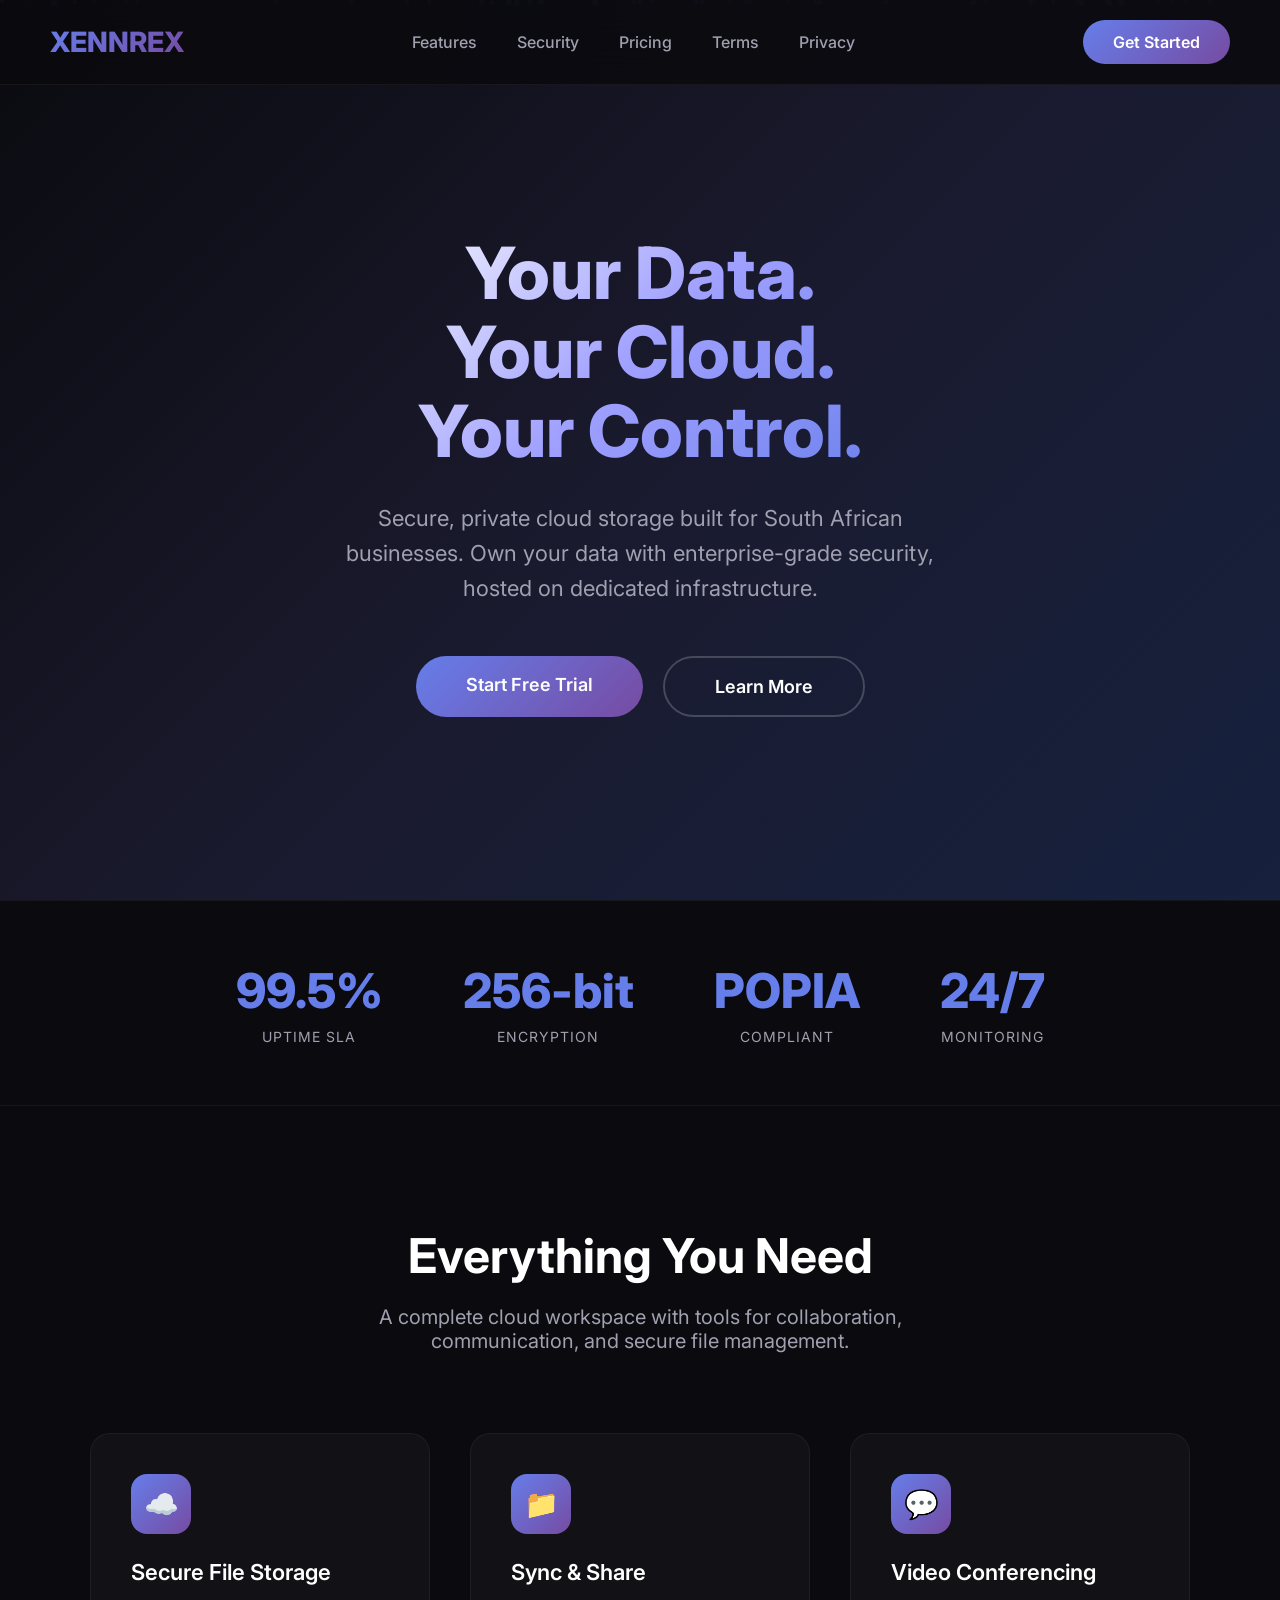
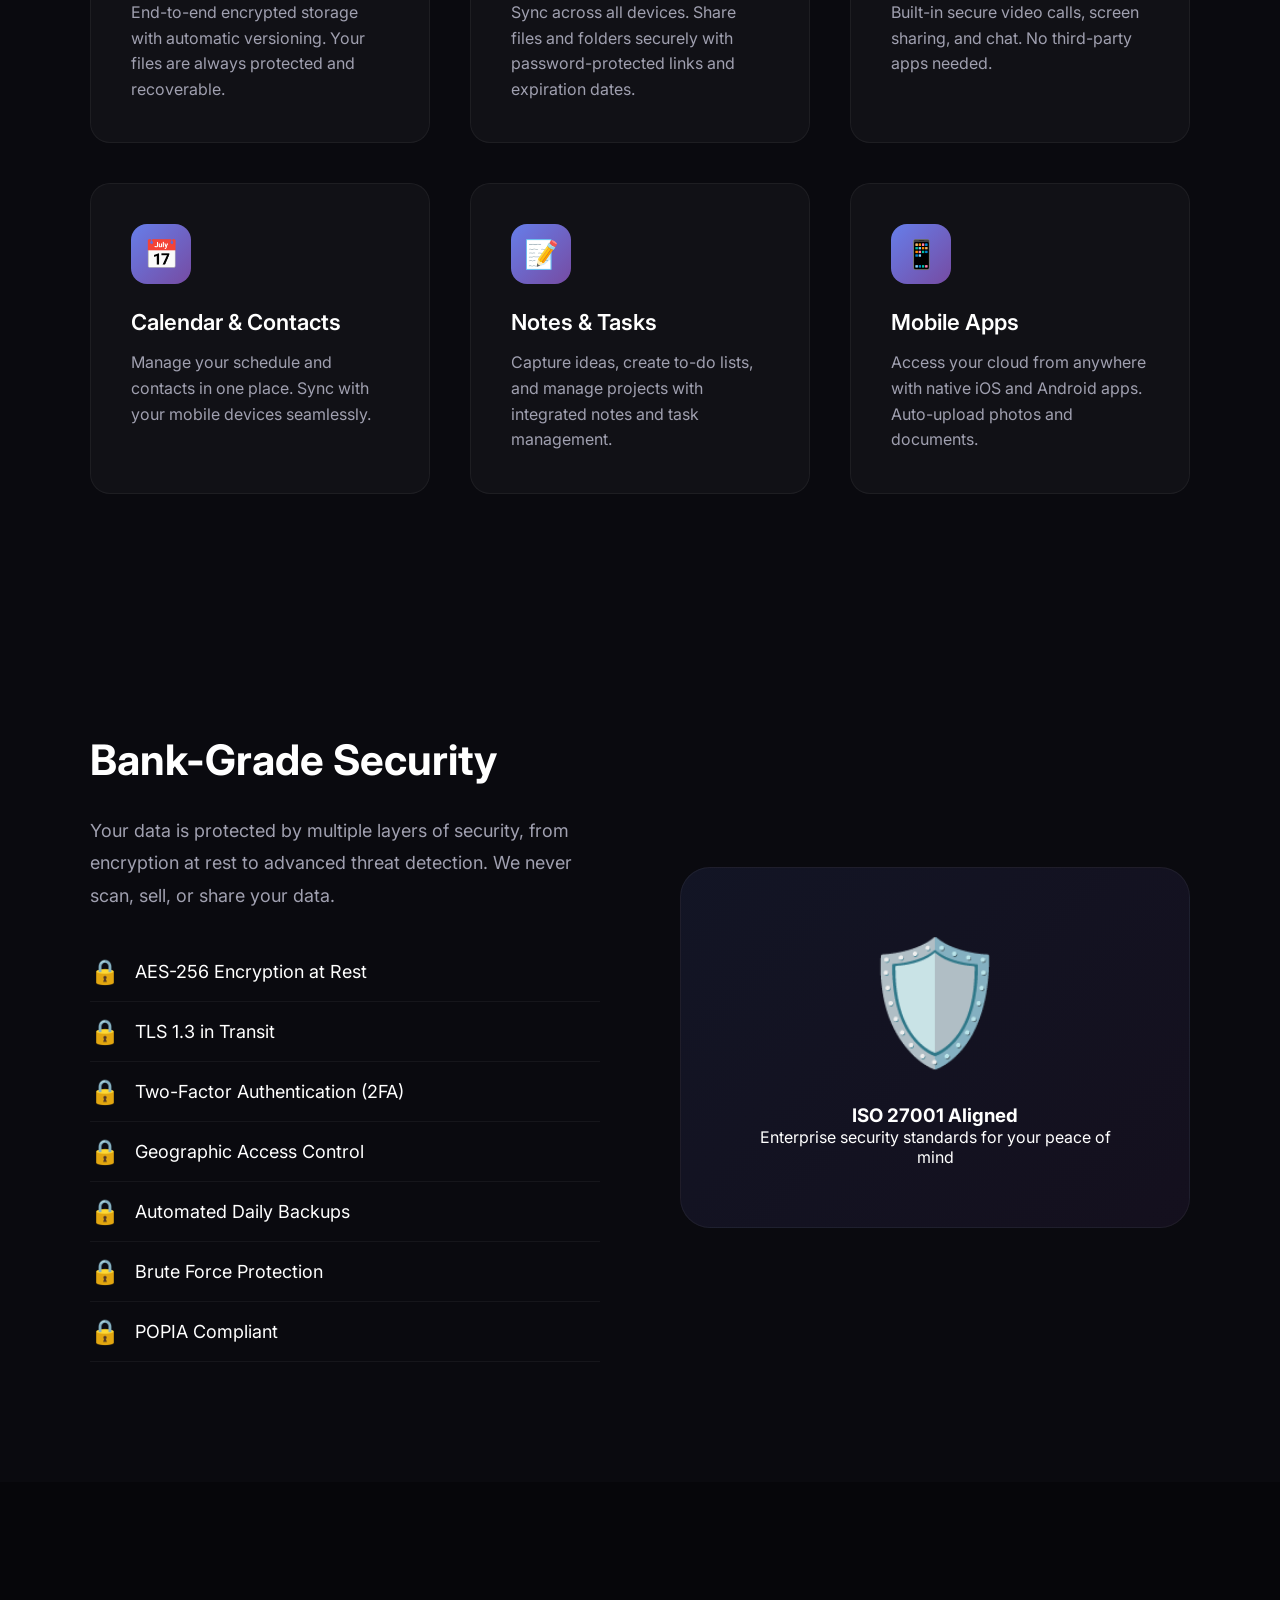
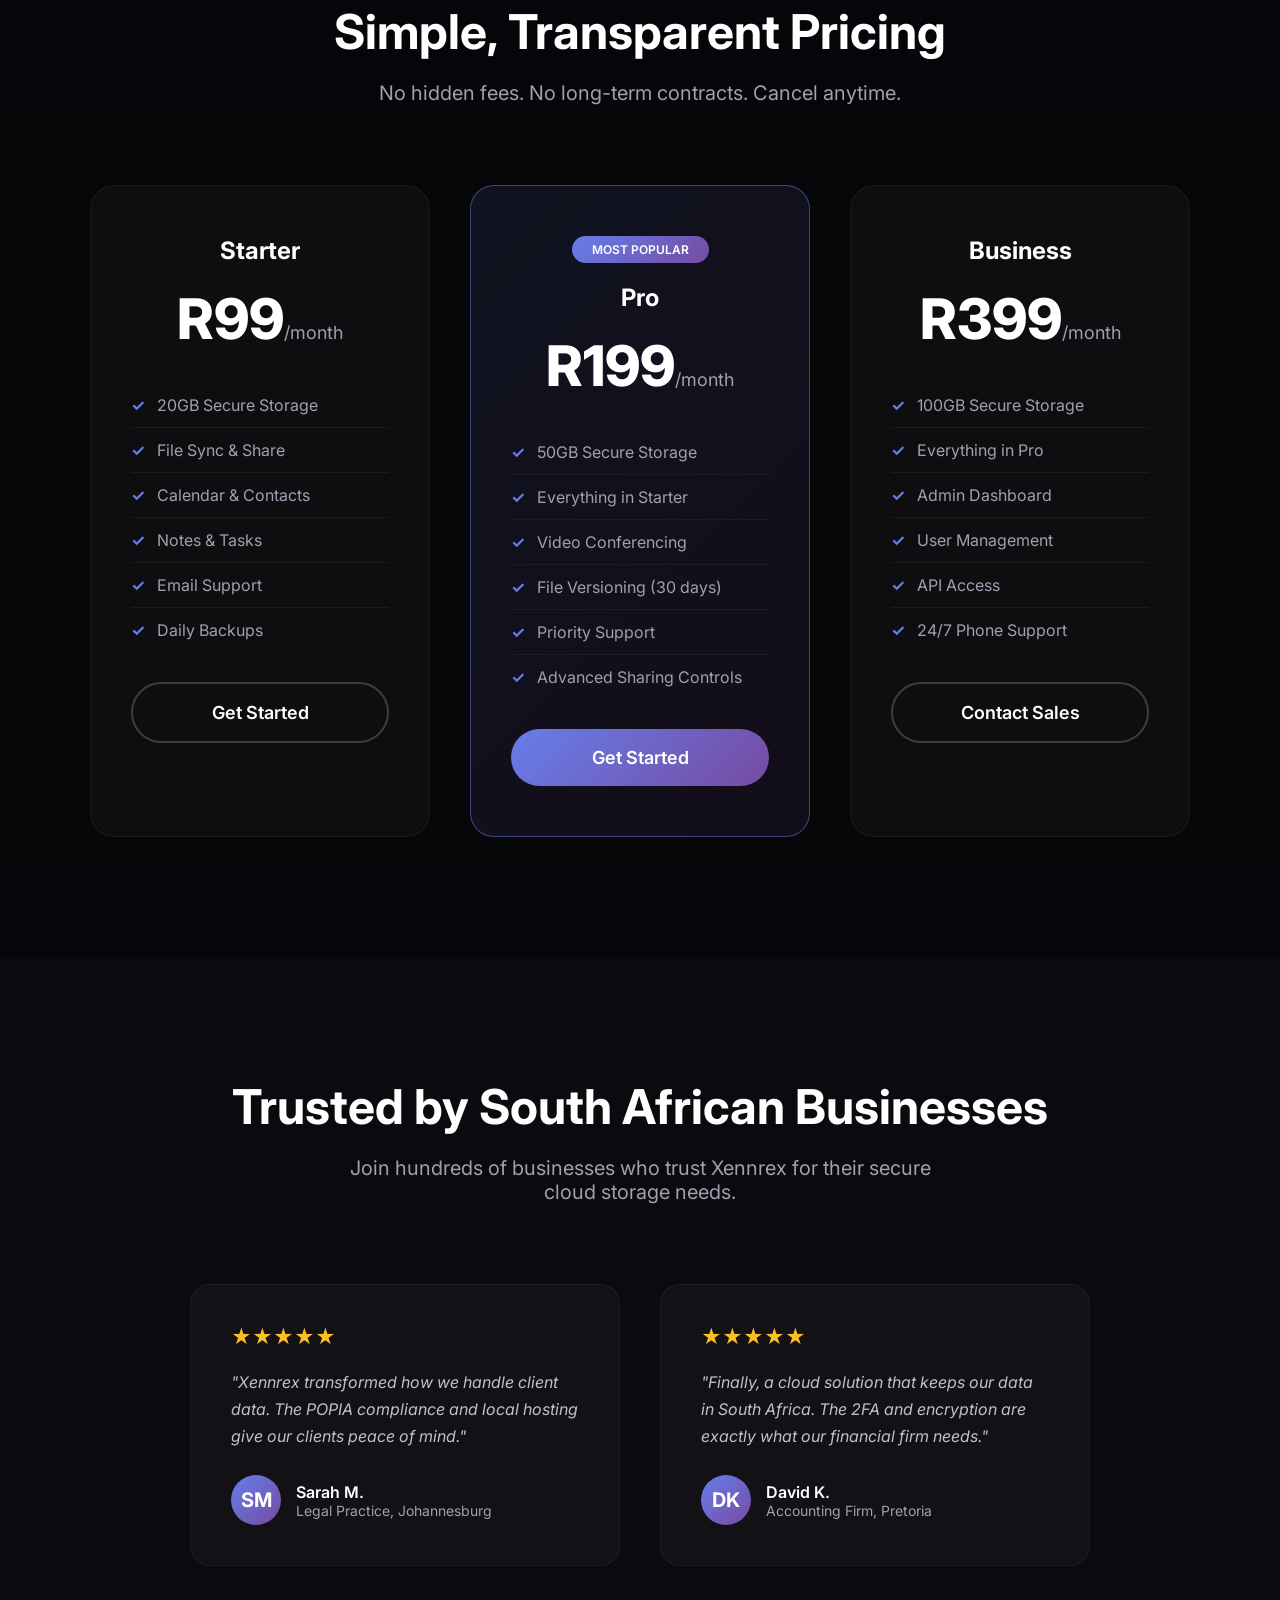
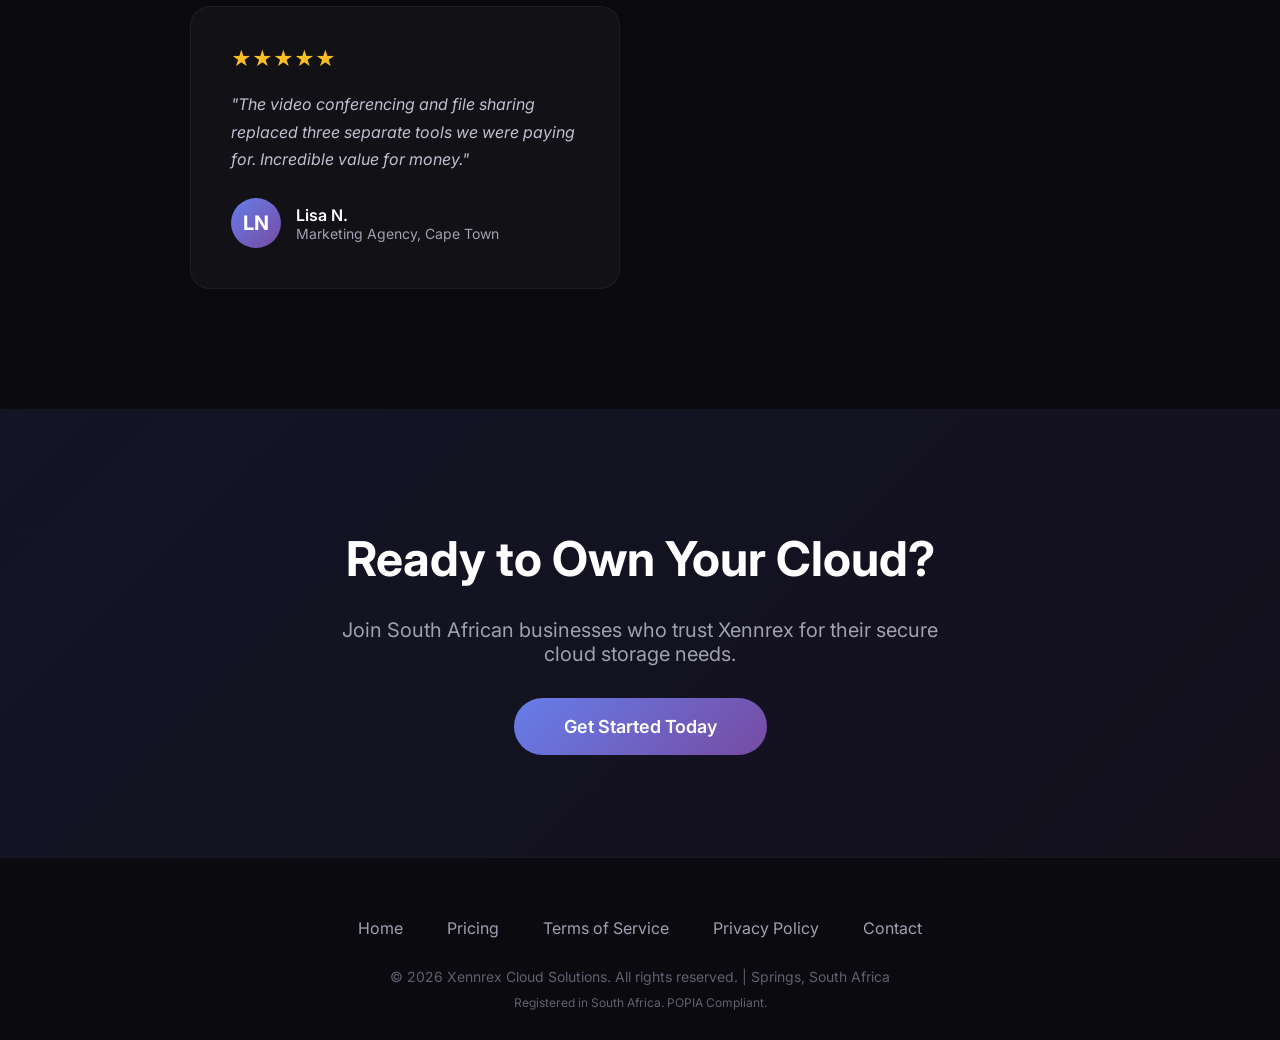
==== commit a46b176e: "Add files via upload" ====
--- a/index.html
+++ b/index.html
@@ -3,11 +3,19 @@
 <head>
     <meta charset="UTF-8">
     <meta name="viewport" content="width=device-width, initial-scale=1.0">
+    <meta name="description" content="Xennrex Cloud - Secure, private cloud storage for South African businesses. Own your data with enterprise-grade security.">
+    <meta name="keywords" content="cloud storage, South Africa, secure storage, private cloud, POPIA compliant">
     <title>Xennrex Cloud - Secure Cloud Storage for South Africa</title>
+    <link rel="icon" href="data:image/svg+xml,<svg xmlns='http://www.w3.org/2000/svg' viewBox='0 0 100 100'><text y='.9em' font-size='90'>☁️</text></svg>">
     <link href="https://fonts.googleapis.com/css2?family=Inter:wght@300;400;500;600;700;800&display=swap" rel="stylesheet">
     <style>
         * { margin: 0; padding: 0; box-sizing: border-box; }
         body { font-family: 'Inter', sans-serif; background: #0a0a0f; color: #fff; overflow-x: hidden; }
+
+        /* Scrollbar */
+        ::-webkit-scrollbar { width: 8px; }
+        ::-webkit-scrollbar-track { background: #0a0a0f; }
+        ::-webkit-scrollbar-thumb { background: #667eea; border-radius: 4px; }
 
         /* Animated background */
         .hero-bg {
@@ -83,6 +91,16 @@
         }
         .btn-secondary:hover { border-color: #667eea; background: rgba(102, 126, 234, 0.1); }
 
+        /* Stats bar */
+        .stats-bar {
+            display: flex; justify-content: center; gap: 80px;
+            padding: 60px 20px; border-top: 1px solid rgba(255,255,255,0.05);
+            border-bottom: 1px solid rgba(255,255,255,0.05);
+        }
+        .stat-item { text-align: center; }
+        .stat-number { font-size: 48px; font-weight: 800; color: #667eea; }
+        .stat-label { font-size: 14px; color: #a0a0b0; margin-top: 8px; text-transform: uppercase; letter-spacing: 1px; }
+
         @keyframes fadeInUp {
             from { opacity: 0; transform: translateY(40px); }
             to { opacity: 1; transform: translateY(0); }
@@ -124,6 +142,35 @@
         }
         .feature-card h3 { font-size: 22px; font-weight: 600; margin-bottom: 15px; }
         .feature-card p { color: #a0a0b0; line-height: 1.6; }
+
+        /* Security Section */
+        .security { padding: 120px 50px; max-width: 1200px; margin: 0 auto; }
+        .security-content {
+            display: grid; grid-template-columns: 1fr 1fr; gap: 80px; align-items: center;
+        }
+        .security-text h2 { font-size: 42px; font-weight: 700; margin-bottom: 30px; }
+        .security-text p { color: #a0a0b0; font-size: 18px; line-height: 1.8; margin-bottom: 30px; }
+        .security-list { list-style: none; }
+        .security-list li {
+            padding: 15px 0; display: flex; align-items: center; gap: 15px;
+            font-size: 18px; border-bottom: 1px solid rgba(255,255,255,0.05);
+        }
+        .security-list li::before {
+            content: "🔒"; font-size: 24px;
+        }
+        .security-visual {
+            background: linear-gradient(135deg, rgba(102, 126, 234, 0.1), rgba(118, 75, 162, 0.1));
+            border-radius: 30px; padding: 60px; text-align: center;
+            border: 1px solid rgba(255,255,255,0.05);
+        }
+        .security-visual .shield {
+            font-size: 120px; margin-bottom: 30px;
+            animation: pulse 2s infinite;
+        }
+        @keyframes pulse {
+            0%, 100% { transform: scale(1); }
+            50% { transform: scale(1.05); }
+        }
 
         /* Pricing */
         .pricing { padding: 120px 50px; background: rgba(0,0,0,0.3); }
@@ -156,34 +203,27 @@
         .pricing-card ul li:last-child { border-bottom: none; }
         .pricing-card ul li::before { content: "✓"; color: #667eea; margin-right: 12px; font-weight: 700; }
 
-        /* Security Section */
-        .security { padding: 120px 50px; max-width: 1200px; margin: 0 auto; }
-        .security-content {
-            display: grid; grid-template-columns: 1fr 1fr; gap: 80px; align-items: center;
-        }
-        .security-text h2 { font-size: 42px; font-weight: 700; margin-bottom: 30px; }
-        .security-text p { color: #a0a0b0; font-size: 18px; line-height: 1.8; margin-bottom: 30px; }
-        .security-list { list-style: none; }
-        .security-list li {
-            padding: 15px 0; display: flex; align-items: center; gap: 15px;
-            font-size: 18px; border-bottom: 1px solid rgba(255,255,255,0.05);
-        }
-        .security-list li::before {
-            content: "🔒"; font-size: 24px;
-        }
-        .security-visual {
-            background: linear-gradient(135deg, rgba(102, 126, 234, 0.1), rgba(118, 75, 162, 0.1));
-            border-radius: 30px; padding: 60px; text-align: center;
-            border: 1px solid rgba(255,255,255,0.05);
-        }
-        .security-visual .shield {
-            font-size: 120px; margin-bottom: 30px;
-            animation: pulse 2s infinite;
-        }
-        @keyframes pulse {
-            0%, 100% { transform: scale(1); }
-            50% { transform: scale(1.05); }
-        }
+        /* Testimonials */
+        .testimonials { padding: 120px 50px; max-width: 1000px; margin: 0 auto; }
+        .testimonial-grid {
+            display: grid; grid-template-columns: repeat(auto-fit, minmax(300px, 1fr));
+            gap: 40px; margin-top: 60px;
+        }
+        .testimonial-card {
+            background: rgba(255,255,255,0.03); border: 1px solid rgba(255,255,255,0.05);
+            border-radius: 20px; padding: 40px;
+        }
+        .testimonial-card .stars { color: #fbbf24; margin-bottom: 20px; font-size: 20px; }
+        .testimonial-card p { color: #c0c0d0; font-size: 16px; line-height: 1.7; margin-bottom: 25px; font-style: italic; }
+        .testimonial-author { display: flex; align-items: center; gap: 15px; }
+        .testimonial-author .avatar {
+            width: 50px; height: 50px; border-radius: 50%;
+            background: linear-gradient(135deg, #667eea, #764ba2);
+            display: flex; align-items: center; justify-content: center;
+            font-weight: 700; font-size: 20px;
+        }
+        .testimonial-author .name { font-weight: 600; }
+        .testimonial-author .company { font-size: 14px; color: #a0a0b0; }
 
         /* CTA Section */
         .cta-section {
@@ -209,6 +249,7 @@
             .nav-links { display: none; }
             .security-content { grid-template-columns: 1fr; }
             .features, .pricing, .security { padding: 80px 20px; }
+            .stats-bar { flex-direction: column; gap: 40px; }
         }
     </style>
 </head>
@@ -231,13 +272,32 @@
     <section class="hero">
         <div>
             <h1>Your Data.<br>Your Cloud.<br>Your Control.</h1>
-            <p>Secure, private cloud storage built for South African businesses. Own your data with enterprise-grade security, hosted on dedicated hardware.</p>
+            <p>Secure, private cloud storage built for South African businesses. Own your data with enterprise-grade security, hosted on dedicated infrastructure.</p>
             <div class="hero-cta">
-                <a href="#pricing" class="btn-primary">Start Free Trial</a>
+                <a href="checkout.html" class="btn-primary">Start Free Trial</a>
                 <a href="#features" class="btn-secondary">Learn More</a>
             </div>
         </div>
     </section>
+
+    <div class="stats-bar">
+        <div class="stat-item">
+            <div class="stat-number">99.5%</div>
+            <div class="stat-label">Uptime SLA</div>
+        </div>
+        <div class="stat-item">
+            <div class="stat-number">256-bit</div>
+            <div class="stat-label">Encryption</div>
+        </div>
+        <div class="stat-item">
+            <div class="stat-number">POPIA</div>
+            <div class="stat-label">Compliant</div>
+        </div>
+        <div class="stat-item">
+            <div class="stat-number">24/7</div>
+            <div class="stat-label">Monitoring</div>
+        </div>
+    </div>
 
     <section class="features" id="features">
         <h2 class="section-title">Everything You Need</h2>
@@ -314,7 +374,7 @@
                     <li>Email Support</li>
                     <li>Daily Backups</li>
                 </ul>
-                <a href="#" class="btn-secondary" style="display:block;margin-top:20px;" onclick="alert('Coming soon! Contact info@xennrex.github.io to pre-register.');return false;">Get Started</a>
+                <a href="checkout.html" class="btn-secondary" style="display:block;margin-top:20px;">Get Started</a>
             </div>
             <div class="pricing-card popular">
                 <div class="popular-badge">Most Popular</div>
@@ -328,7 +388,7 @@
                     <li>Priority Support</li>
                     <li>Advanced Sharing Controls</li>
                 </ul>
-                <a href="#" class="btn-primary" style="display:block;margin-top:20px;" onclick="alert('Coming soon! Contact info@xennrex.github.io to pre-register.');return false;">Get Started</a>
+                <a href="checkout.html" class="btn-primary" style="display:block;margin-top:20px;">Get Started</a>
             </div>
             <div class="pricing-card">
                 <h3>Business</h3>
@@ -341,7 +401,47 @@
                     <li>API Access</li>
                     <li>24/7 Phone Support</li>
                 </ul>
-                <a href="#" class="btn-secondary" style="display:block;margin-top:20px;" onclick="alert('Coming soon! Contact info@xennrex.github.io to pre-register.');return false;">Contact Sales</a>
+                <a href="checkout.html" class="btn-secondary" style="display:block;margin-top:20px;">Contact Sales</a>
+            </div>
+        </div>
+    </section>
+
+    <section class="testimonials">
+        <h2 class="section-title">Trusted by South African Businesses</h2>
+        <p class="section-subtitle">Join hundreds of businesses who trust Xennrex for their secure cloud storage needs.</p>
+        <div class="testimonial-grid">
+            <div class="testimonial-card">
+                <div class="stars">★★★★★</div>
+                <p>"Xennrex transformed how we handle client data. The POPIA compliance and local hosting give our clients peace of mind."</p>
+                <div class="testimonial-author">
+                    <div class="avatar">SM</div>
+                    <div>
+                        <div class="name">Sarah M.</div>
+                        <div class="company">Legal Practice, Johannesburg</div>
+                    </div>
+                </div>
+            </div>
+            <div class="testimonial-card">
+                <div class="stars">★★★★★</div>
+                <p>"Finally, a cloud solution that keeps our data in South Africa. The 2FA and encryption are exactly what our financial firm needs."</p>
+                <div class="testimonial-author">
+                    <div class="avatar">DK</div>
+                    <div>
+                        <div class="name">David K.</div>
+                        <div class="company">Accounting Firm, Pretoria</div>
+                    </div>
+                </div>
+            </div>
+            <div class="testimonial-card">
+                <div class="stars">★★★★★</div>
+                <p>"The video conferencing and file sharing replaced three separate tools we were paying for. Incredible value for money."</p>
+                <div class="testimonial-author">
+                    <div class="avatar">LN</div>
+                    <div>
+                        <div class="name">Lisa N.</div>
+                        <div class="company">Marketing Agency, Cape Town</div>
+                    </div>
+                </div>
             </div>
         </div>
     </section>
@@ -349,14 +449,16 @@
     <section class="cta-section">
         <h2>Ready to Own Your Cloud?</h2>
         <p>Join South African businesses who trust Xennrex for their secure cloud storage needs.</p>
-        <a href="mailto:xennrex.cloud@gmail.com" class="btn-primary">Get Started Today</a>
+        <a href="checkout.html" class="btn-primary">Get Started Today</a>
     </section>
 
     <footer>
         <div>
+            <a href="index.html">Home</a>
+            <a href="checkout.html">Pricing</a>
             <a href="terms-of-service.html">Terms of Service</a>
             <a href="privacy-policy.html">Privacy Policy</a>
-            <a href="mailto:xennrex.cloud@gmail.com">Contact</a>
+            <a href="mailto:info@xennrex.org">Contact</a>
         </div>
         <p>© 2026 Xennrex Cloud Solutions. All rights reserved. | Springs, South Africa</p>
         <p style="margin-top:10px;font-size:12px;">Registered in South Africa. POPIA Compliant.</p>
@@ -385,7 +487,7 @@
             });
         }, { threshold: 0.1 });
 
-        document.querySelectorAll('.section-title, .section-subtitle, .feature-card, .pricing-card').forEach(el => {
+        document.querySelectorAll('.section-title, .section-subtitle, .feature-card, .pricing-card, .testimonial-card').forEach(el => {
             observer.observe(el);
         });
     </script>
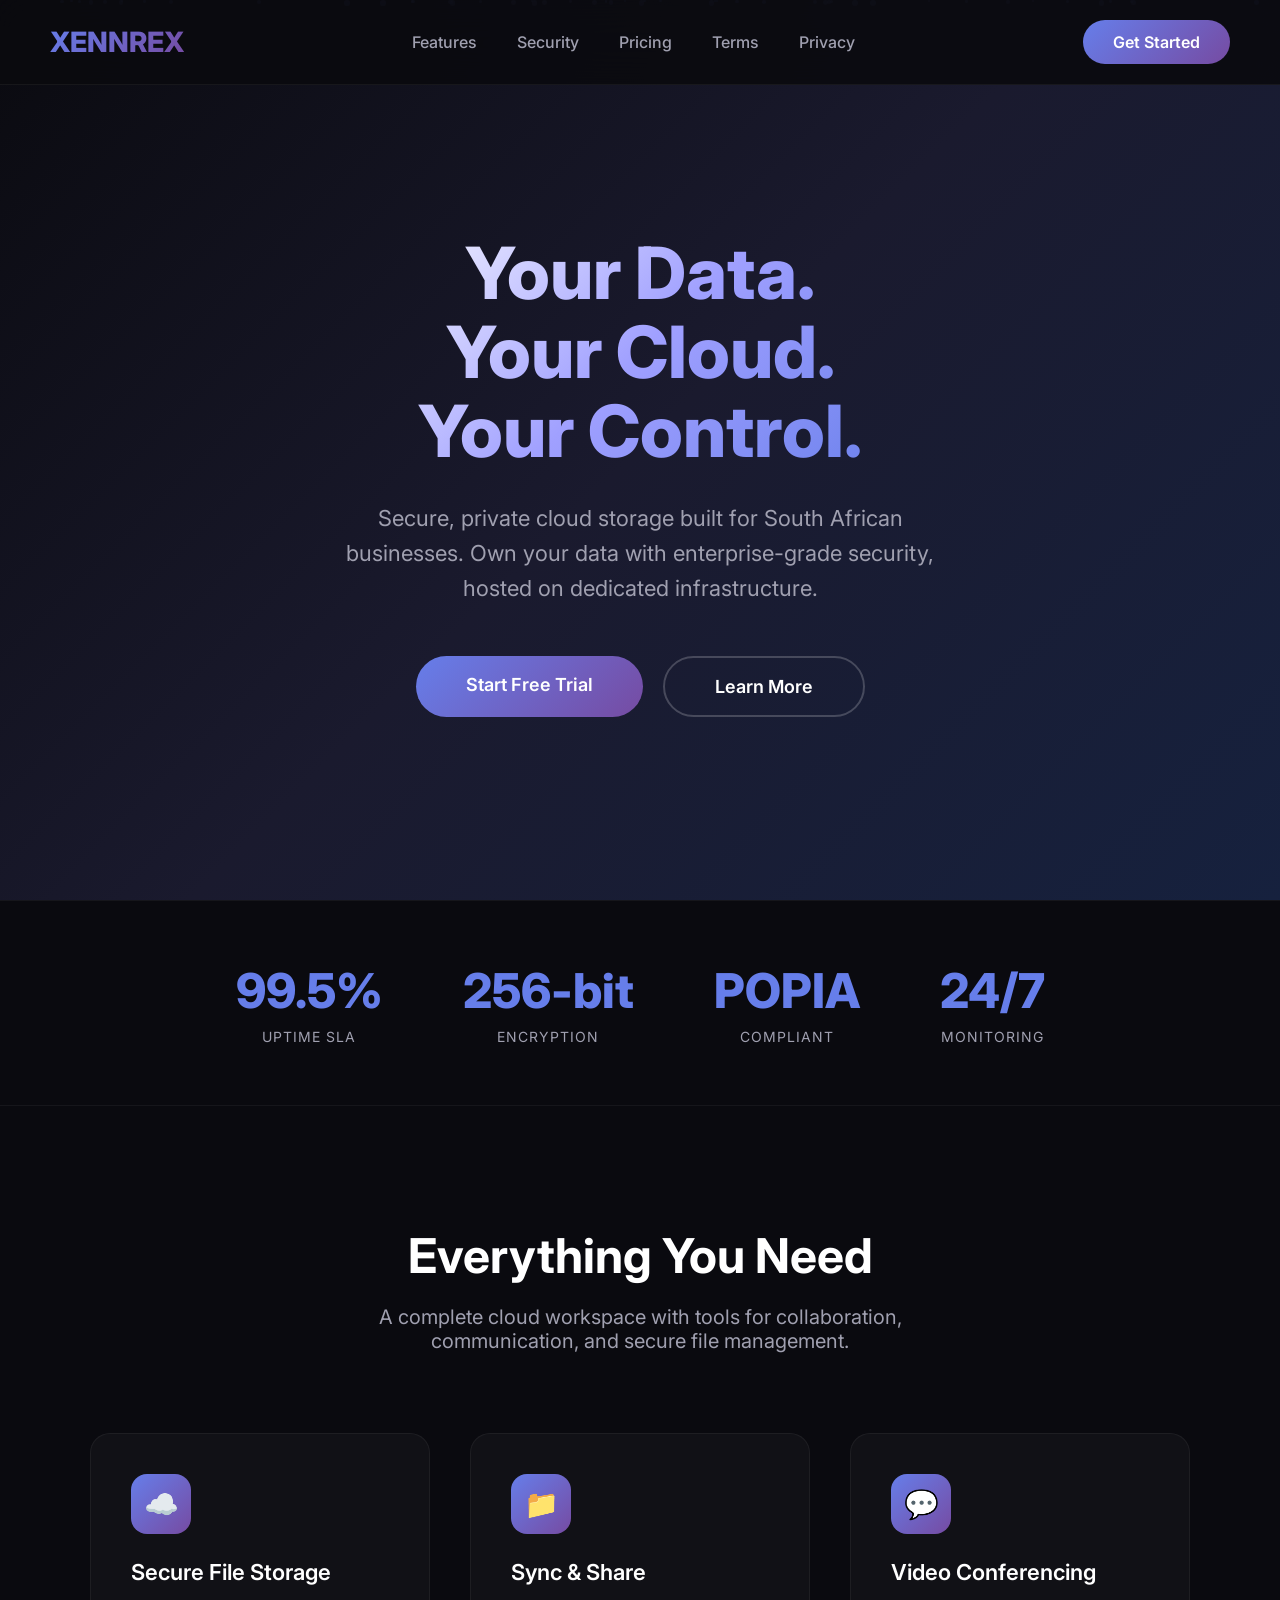
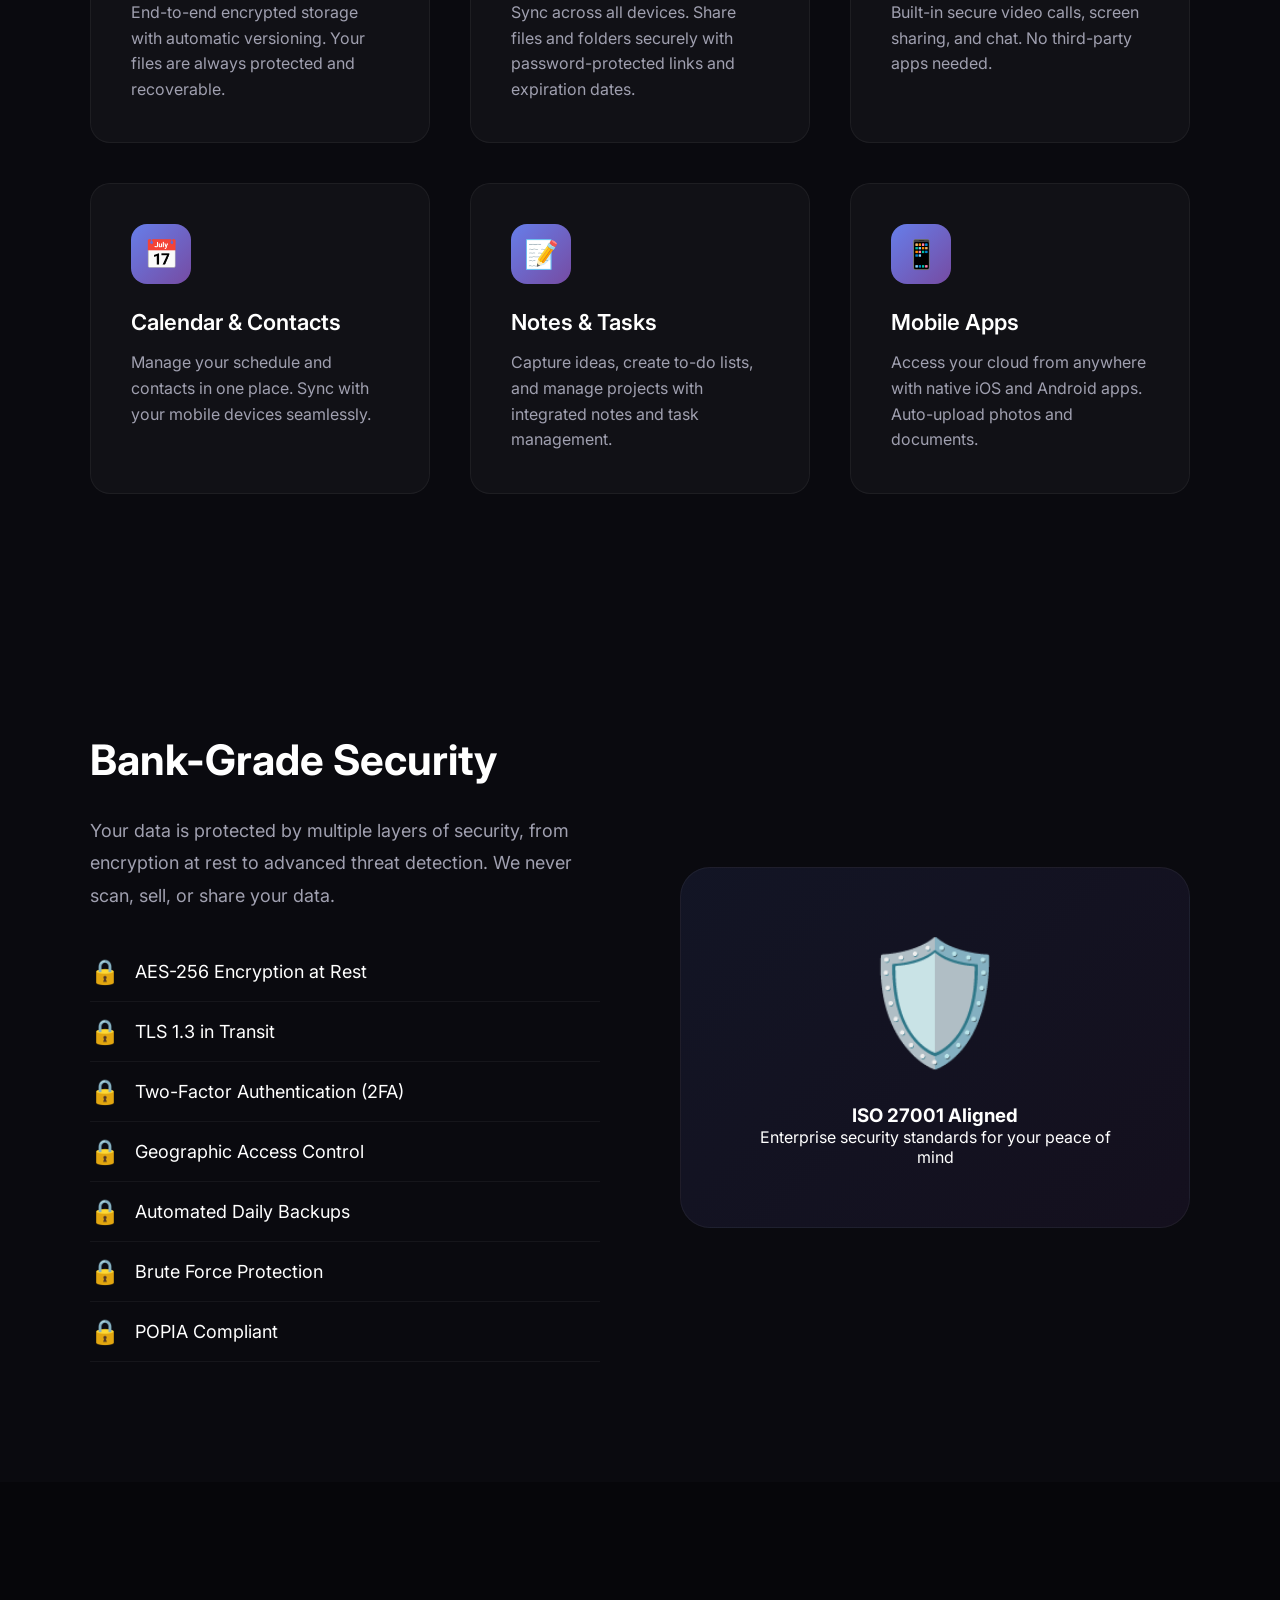
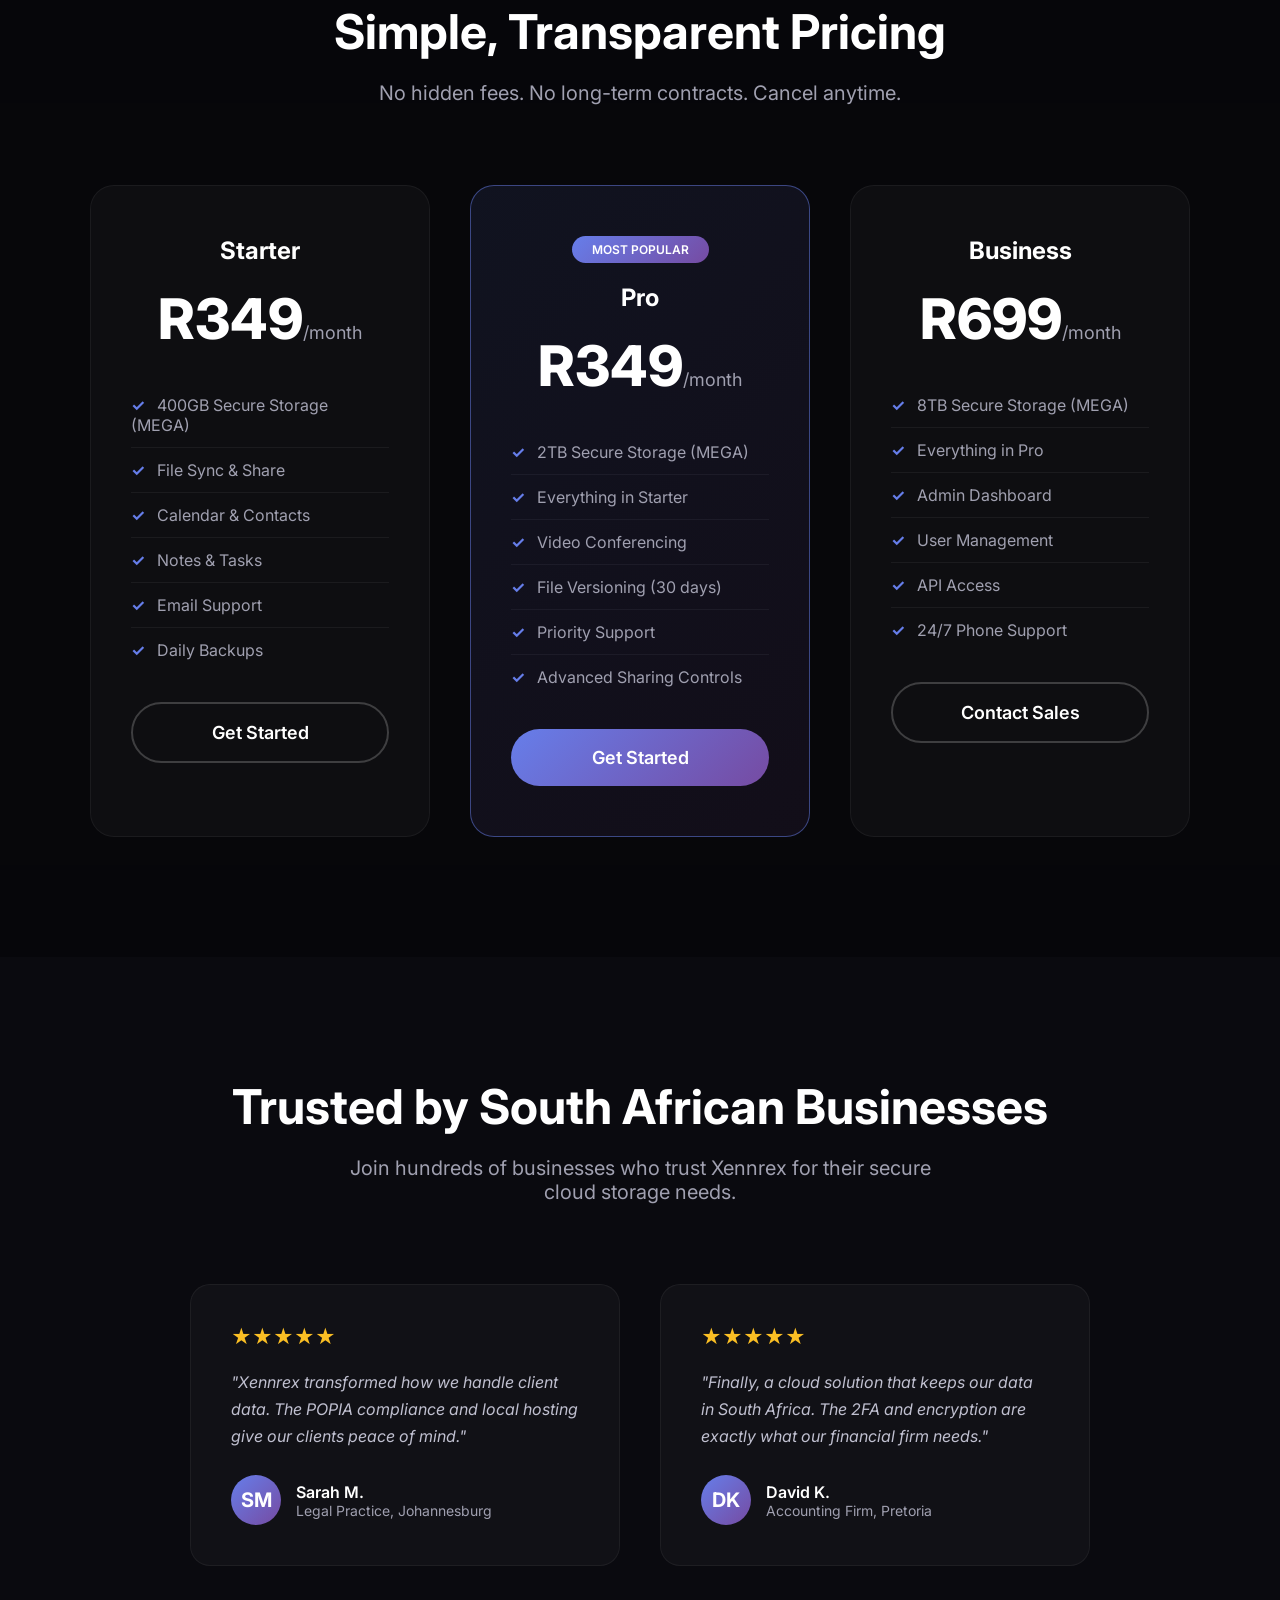
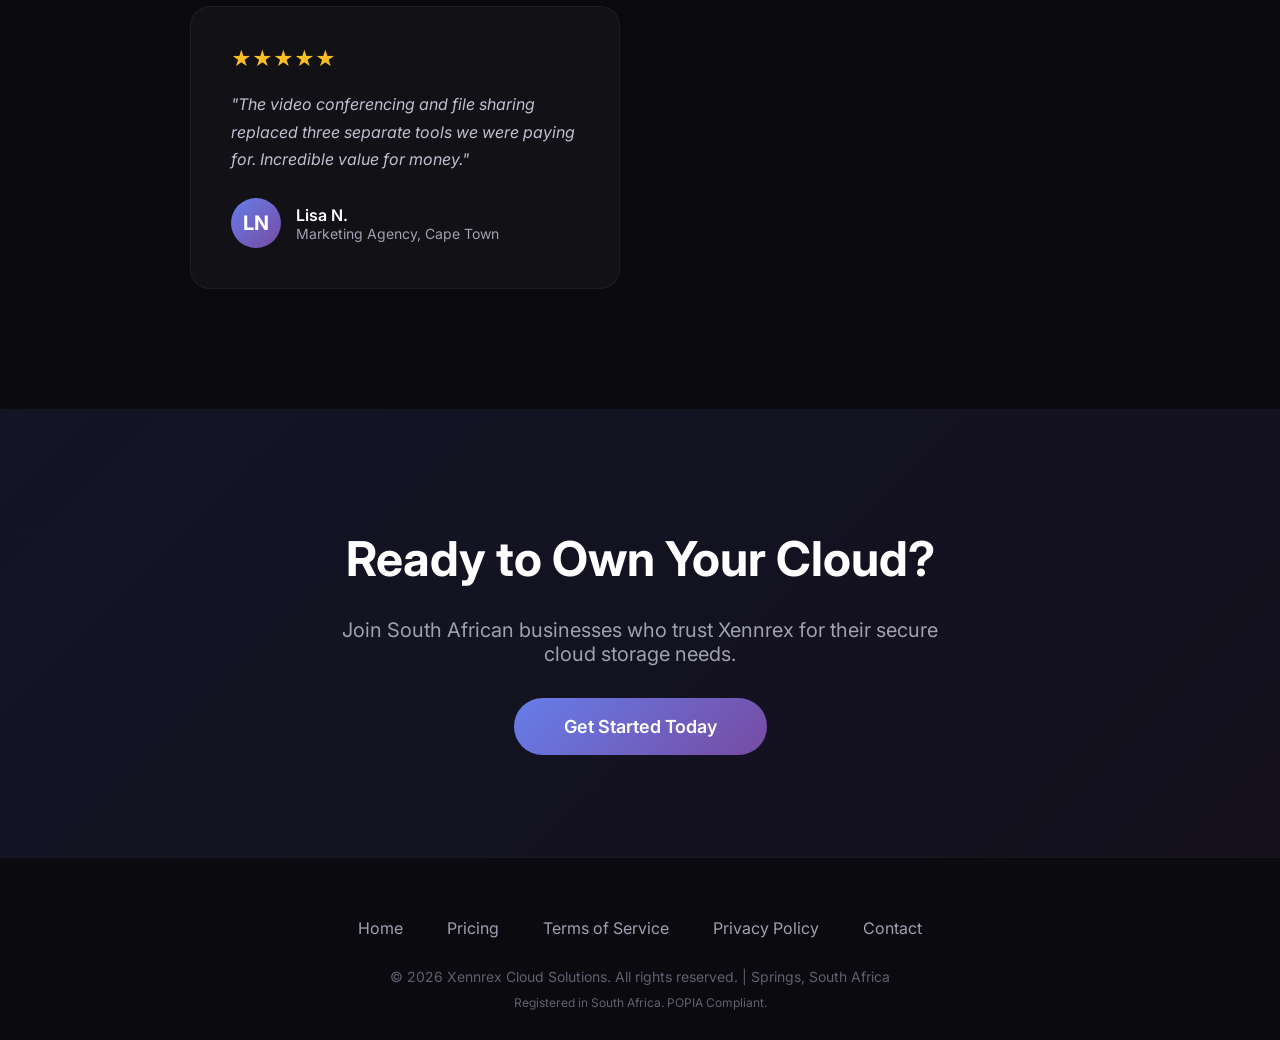
==== commit dc7c850b: "Add files via upload" ====
--- a/index.html
+++ b/index.html
@@ -365,9 +365,9 @@
         <div class="pricing-grid">
             <div class="pricing-card">
                 <h3>Starter</h3>
-                <div class="price">R99<span>/month</span></div>
+                <div class="price">R349<span>/month</span></div>
                 <ul>
-                    <li>20GB Secure Storage</li>
+                    <li>400GB Secure Storage (MEGA)</li>
                     <li>File Sync & Share</li>
                     <li>Calendar & Contacts</li>
                     <li>Notes & Tasks</li>
@@ -379,9 +379,9 @@
             <div class="pricing-card popular">
                 <div class="popular-badge">Most Popular</div>
                 <h3>Pro</h3>
-                <div class="price">R199<span>/month</span></div>
+                <div class="price">R349<span>/month</span></div>
                 <ul>
-                    <li>50GB Secure Storage</li>
+                    <li>2TB Secure Storage (MEGA)</li>
                     <li>Everything in Starter</li>
                     <li>Video Conferencing</li>
                     <li>File Versioning (30 days)</li>
@@ -392,9 +392,9 @@
             </div>
             <div class="pricing-card">
                 <h3>Business</h3>
-                <div class="price">R399<span>/month</span></div>
+                <div class="price">R699<span>/month</span></div>
                 <ul>
-                    <li>100GB Secure Storage</li>
+                    <li>8TB Secure Storage (MEGA)</li>
                     <li>Everything in Pro</li>
                     <li>Admin Dashboard</li>
                     <li>User Management</li>
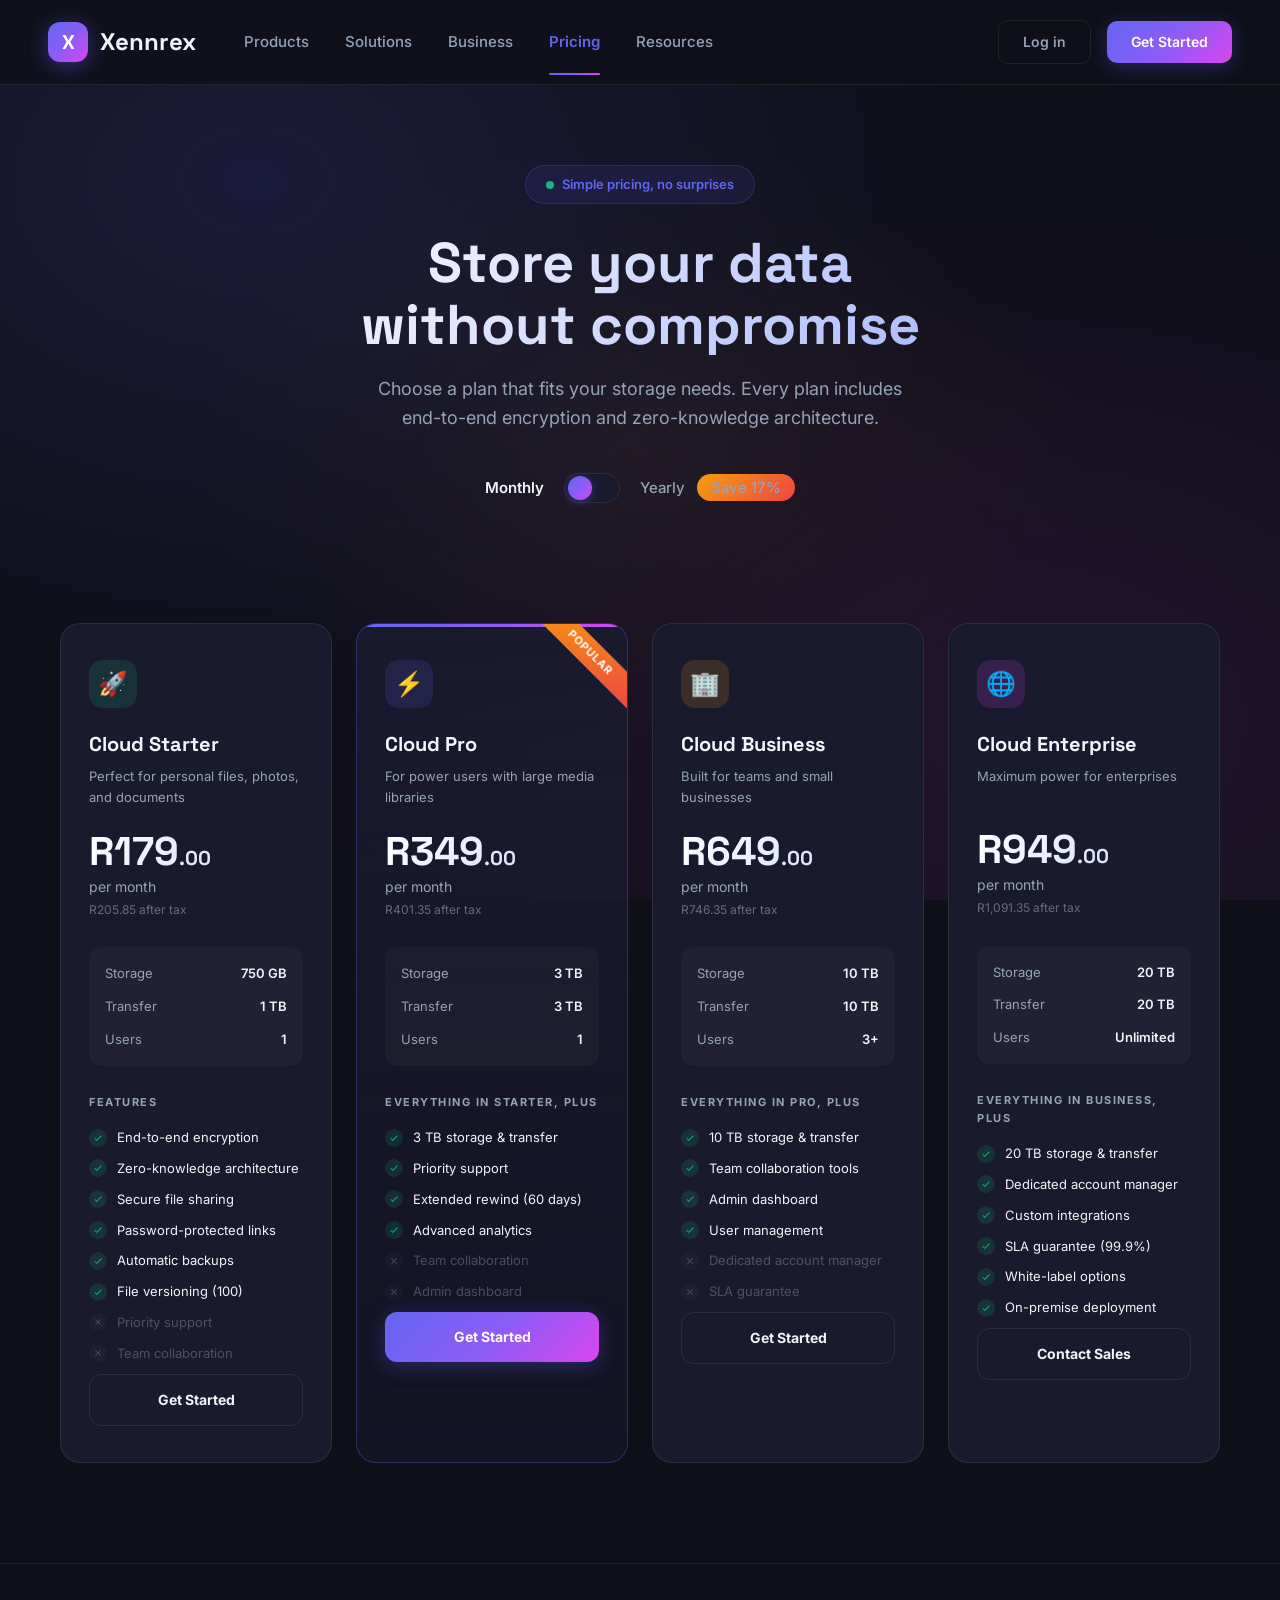
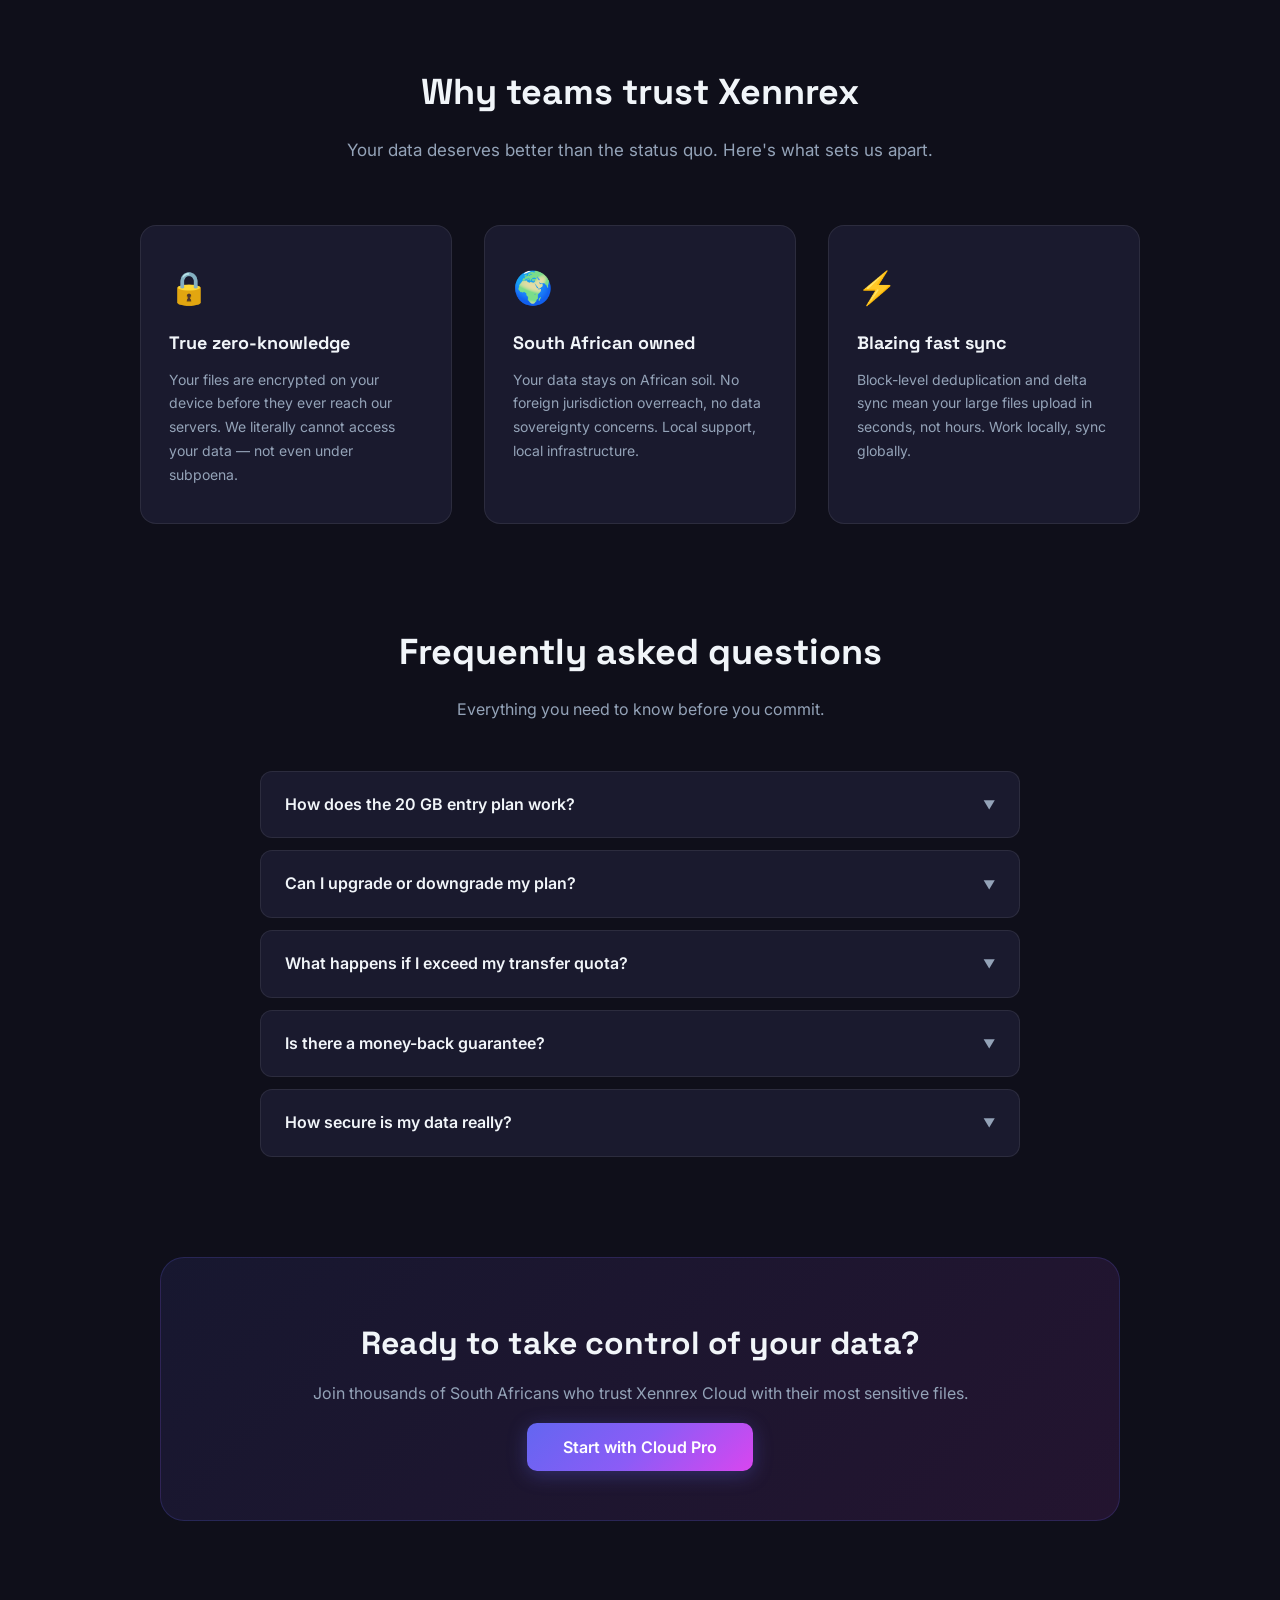
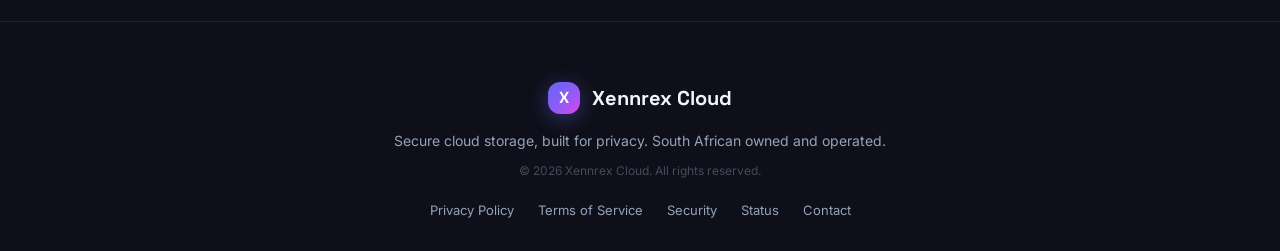
==== commit cbd97087: "Add files via upload" ====
--- a/index.html
+++ b/index.html
@@ -3,493 +3,859 @@
 <head>
     <meta charset="UTF-8">
     <meta name="viewport" content="width=device-width, initial-scale=1.0">
-    <meta name="description" content="Xennrex Cloud - Secure, private cloud storage for South African businesses. Own your data with enterprise-grade security.">
-    <meta name="keywords" content="cloud storage, South Africa, secure storage, private cloud, POPIA compliant">
-    <title>Xennrex Cloud - Secure Cloud Storage for South Africa</title>
-    <link rel="icon" href="data:image/svg+xml,<svg xmlns='http://www.w3.org/2000/svg' viewBox='0 0 100 100'><text y='.9em' font-size='90'>☁️</text></svg>">
-    <link href="https://fonts.googleapis.com/css2?family=Inter:wght@300;400;500;600;700;800&display=swap" rel="stylesheet">
+    <title>Pricing — Xennrex Cloud</title>
+    <link rel="preconnect" href="https://fonts.googleapis.com">
+    <link href="https://fonts.googleapis.com/css2?family=Space+Grotesk:wght@400;500;600;700&family=Inter:wght@400;500;600;700&display=swap" rel="stylesheet">
     <style>
+        :root {
+            --primary: #6366f1;
+            --primary-dark: #4f46e5;
+            --accent: #f59e0b;
+            --bg: #0f0f1a;
+            --bg-card: #1a1a2e;
+            --bg-card-hover: #22223e;
+            --text: #f1f5f9;
+            --text-muted: #94a3b8;
+            --border: rgba(255,255,255,0.08);
+            --success: #10b981;
+            --gradient-1: linear-gradient(135deg, #6366f1 0%, #8b5cf6 50%, #d946ef 100%);
+            --gradient-2: linear-gradient(135deg, #f59e0b 0%, #ef4444 100%);
+        }
+
         * { margin: 0; padding: 0; box-sizing: border-box; }
-        body { font-family: 'Inter', sans-serif; background: #0a0a0f; color: #fff; overflow-x: hidden; }
-
-        /* Scrollbar */
-        ::-webkit-scrollbar { width: 8px; }
-        ::-webkit-scrollbar-track { background: #0a0a0f; }
-        ::-webkit-scrollbar-thumb { background: #667eea; border-radius: 4px; }
-
-        /* Animated background */
-        .hero-bg {
-            position: fixed; top: 0; left: 0; width: 100%; height: 100%;
-            background: linear-gradient(135deg, #0a0a0f 0%, #1a1a2e 50%, #16213e 100%);
-            z-index: -2;
-        }
-        .particles {
-            position: fixed; top: 0; left: 0; width: 100%; height: 100%;
-            z-index: -1; pointer-events: none;
-        }
-        .particle {
-            position: absolute; width: 4px; height: 4px;
-            background: rgba(102, 126, 234, 0.6);
-            border-radius: 50%;
-            animation: float 15s infinite;
-        }
-        @keyframes float {
-            0%, 100% { transform: translateY(100vh) rotate(0deg); opacity: 0; }
-            10% { opacity: 1; }
-            90% { opacity: 1; }
-            100% { transform: translateY(-100vh) rotate(720deg); opacity: 0; }
-        }
-
-        /* Navigation */
-        nav {
-            position: fixed; top: 0; width: 100%; padding: 20px 50px;
-            display: flex; justify-content: space-between; align-items: center;
-            background: rgba(10, 10, 15, 0.9); backdrop-filter: blur(20px);
-            z-index: 1000; border-bottom: 1px solid rgba(255,255,255,0.05);
-        }
-        .logo { font-size: 28px; font-weight: 800; background: linear-gradient(135deg, #667eea, #764ba2); -webkit-background-clip: text; -webkit-text-fill-color: transparent; }
-        .nav-links { display: flex; gap: 40px; }
-        .nav-links a { color: #a0a0b0; text-decoration: none; font-weight: 500; transition: color 0.3s; }
-        .nav-links a:hover { color: #fff; }
-        .nav-cta {
-            background: linear-gradient(135deg, #667eea, #764ba2);
-            color: #fff; padding: 12px 30px; border-radius: 30px;
-            text-decoration: none; font-weight: 600; transition: transform 0.3s, box-shadow 0.3s;
-        }
-        .nav-cta:hover { transform: translateY(-2px); box-shadow: 0 10px 30px rgba(102, 126, 234, 0.4); }
+        body {
+            font-family: 'Inter', sans-serif;
+            background: var(--bg);
+            color: var(--text);
+            line-height: 1.6;
+            overflow-x: hidden;
+        }
+
+        /* Animated background mesh */
+        .mesh-bg {
+            position: fixed;
+            top: 0; left: 0; right: 0; bottom: 0;
+            z-index: -1;
+            background: 
+                radial-gradient(ellipse at 20% 20%, rgba(99,102,241,0.15) 0%, transparent 50%),
+                radial-gradient(ellipse at 80% 80%, rgba(217,70,239,0.1) 0%, transparent 50%),
+                radial-gradient(ellipse at 50% 50%, rgba(245,158,11,0.05) 0%, transparent 50%);
+        }
+
+        /* Navbar */
+        .navbar {
+            display: flex;
+            align-items: center;
+            justify-content: space-between;
+            padding: 20px 48px;
+            position: sticky;
+            top: 0;
+            background: rgba(15,15,26,0.8);
+            backdrop-filter: blur(20px);
+            border-bottom: 1px solid var(--border);
+            z-index: 100;
+        }
+        .navbar-left { display: flex; align-items: center; gap: 48px; }
+        .logo {
+            display: flex;
+            align-items: center;
+            gap: 12px;
+            font-family: 'Space Grotesk', sans-serif;
+            font-weight: 700;
+            font-size: 24px;
+            color: var(--text);
+            text-decoration: none;
+        }
+        .logo-icon {
+            width: 40px; height: 40px;
+            background: var(--gradient-1);
+            border-radius: 12px;
+            display: flex; align-items: center; justify-content: center;
+            font-family: 'Space Grotesk', sans-serif;
+            font-weight: 700;
+            font-size: 20px;
+            color: white;
+            box-shadow: 0 4px 20px rgba(99,102,241,0.4);
+        }
+        .nav-links { display: flex; gap: 36px; list-style: none; }
+        .nav-links a {
+            text-decoration: none;
+            color: var(--text-muted);
+            font-weight: 500;
+            font-size: 15px;
+            transition: color 0.2s;
+            position: relative;
+        }
+        .nav-links a:hover { color: var(--text); }
+        .nav-links a.active {
+            color: var(--primary);
+            font-weight: 600;
+        }
+        .nav-links a.active::after {
+            content: '';
+            position: absolute;
+            bottom: -24px; left: 0; right: 0;
+            height: 2px;
+            background: var(--gradient-1);
+            border-radius: 2px;
+        }
+        .navbar-right { display: flex; align-items: center; gap: 16px; }
+        .nav-btn {
+            padding: 10px 24px;
+            border-radius: 10px;
+            font-weight: 600;
+            font-size: 14px;
+            cursor: pointer;
+            transition: all 0.2s;
+            text-decoration: none;
+            font-family: 'Inter', sans-serif;
+        }
+        .nav-btn-ghost {
+            background: transparent;
+            border: 1px solid var(--border);
+            color: var(--text-muted);
+        }
+        .nav-btn-ghost:hover { border-color: var(--primary); color: var(--text); }
+        .nav-btn-primary {
+            background: var(--gradient-1);
+            border: none;
+            color: white;
+            box-shadow: 0 4px 20px rgba(99,102,241,0.3);
+        }
+        .nav-btn-primary:hover { transform: translateY(-1px); box-shadow: 0 6px 28px rgba(99,102,241,0.4); }
 
         /* Hero */
         .hero {
-            min-height: 100vh; display: flex; align-items: center;
-            justify-content: center; text-align: center; padding: 150px 20px 100px;
+            text-align: center;
+            padding: 80px 20px 60px;
+            max-width: 800px;
+            margin: 0 auto;
+        }
+        .hero-badge {
+            display: inline-flex;
+            align-items: center;
+            gap: 8px;
+            padding: 8px 20px;
+            background: rgba(99,102,241,0.1);
+            border: 1px solid rgba(99,102,241,0.2);
+            border-radius: 100px;
+            font-size: 13px;
+            font-weight: 600;
+            color: var(--primary);
+            margin-bottom: 28px;
+        }
+        .hero-badge .pulse {
+            width: 8px; height: 8px;
+            background: var(--success);
+            border-radius: 50%;
+            animation: pulse 2s infinite;
+        }
+        @keyframes pulse {
+            0%, 100% { opacity: 1; }
+            50% { opacity: 0.4; }
         }
         .hero h1 {
-            font-size: 72px; font-weight: 800; line-height: 1.1;
-            background: linear-gradient(135deg, #fff 0%, #a0a0ff 50%, #667eea 100%);
-            -webkit-background-clip: text; -webkit-text-fill-color: transparent;
-            margin-bottom: 30px; opacity: 0; animation: fadeInUp 1s 0.3s forwards;
+            font-family: 'Space Grotesk', sans-serif;
+            font-size: 56px;
+            font-weight: 700;
+            line-height: 1.1;
+            margin-bottom: 20px;
+            background: linear-gradient(135deg, #fff 0%, #a5b4fc 100%);
+            -webkit-background-clip: text;
+            -webkit-text-fill-color: transparent;
+            background-clip: text;
         }
         .hero p {
-            font-size: 22px; color: #a0a0b0; max-width: 600px; margin: 0 auto 50px;
-            line-height: 1.6; opacity: 0; animation: fadeInUp 1s 0.6s forwards;
-        }
-        .hero-cta {
-            display: inline-flex; gap: 20px; opacity: 0; animation: fadeInUp 1s 0.9s forwards;
-        }
-        .btn-primary {
-            background: linear-gradient(135deg, #667eea, #764ba2);
-            color: #fff; padding: 18px 50px; border-radius: 50px;
-            text-decoration: none; font-weight: 600; font-size: 18px;
-            transition: all 0.3s; border: none; cursor: pointer;
-        }
-        .btn-primary:hover { transform: translateY(-3px); box-shadow: 0 20px 40px rgba(102, 126, 234, 0.4); }
-        .btn-secondary {
-            background: transparent; color: #fff; padding: 18px 50px;
-            border-radius: 50px; text-decoration: none; font-weight: 600;
-            font-size: 18px; border: 2px solid rgba(255,255,255,0.2);
+            font-size: 18px;
+            color: var(--text-muted);
+            max-width: 560px;
+            margin: 0 auto 40px;
+        }
+
+        /* Toggle */
+        .billing-toggle {
+            display: flex;
+            align-items: center;
+            justify-content: center;
+            gap: 20px;
+            margin-bottom: 60px;
+        }
+        .billing-toggle span {
+            font-size: 15px;
+            font-weight: 500;
+            color: var(--text-muted);
+            cursor: pointer;
+            transition: color 0.2s;
+        }
+        .billing-toggle span.active { color: var(--text); font-weight: 600; }
+        .toggle-track {
+            width: 56px; height: 30px;
+            background: var(--bg-card);
+            border: 1px solid var(--border);
+            border-radius: 15px;
+            position: relative;
+            cursor: pointer;
+            transition: background 0.3s;
+        }
+        .toggle-track::after {
+            content: '';
+            position: absolute;
+            width: 24px; height: 24px;
+            background: var(--gradient-1);
+            border-radius: 50%;
+            top: 2px; left: 3px;
+            transition: transform 0.3s cubic-bezier(0.4, 0, 0.2, 1);
+            box-shadow: 0 2px 8px rgba(99,102,241,0.4);
+        }
+        .toggle-track.yearly::after { transform: translateX(24px); }
+        .save-pill {
+            background: var(--gradient-2);
+            color: white;
+            padding: 4px 14px;
+            border-radius: 100px;
+            font-size: 12px;
+            font-weight: 700;
+            margin-left: 8px;
+        }
+
+        /* Pricing Grid */
+        .pricing-section {
+            max-width: 1200px;
+            margin: 0 auto 100px;
+            padding: 0 20px;
+        }
+        .pricing-grid {
+            display: grid;
+            grid-template-columns: repeat(4, 1fr);
+            gap: 24px;
+        }
+        .plan-card {
+            background: var(--bg-card);
+            border: 1px solid var(--border);
+            border-radius: 20px;
+            padding: 36px 28px;
+            position: relative;
+            transition: all 0.4s cubic-bezier(0.4, 0, 0.2, 1);
+            overflow: hidden;
+        }
+        .plan-card::before {
+            content: '';
+            position: absolute;
+            top: 0; left: 0; right: 0;
+            height: 3px;
+            background: var(--gradient-1);
+            opacity: 0;
+            transition: opacity 0.3s;
+        }
+        .plan-card:hover {
+            transform: translateY(-8px);
+            border-color: rgba(99,102,241,0.3);
+            box-shadow: 0 20px 60px rgba(0,0,0,0.3);
+        }
+        .plan-card:hover::before { opacity: 1; }
+        .plan-card.featured {
+            border-color: rgba(99,102,241,0.3);
+            background: linear-gradient(180deg, var(--bg-card) 0%, rgba(99,102,241,0.05) 100%);
+        }
+        .plan-card.featured::before { opacity: 1; }
+        .featured-ribbon {
+            position: absolute;
+            top: 16px; right: -32px;
+            background: var(--gradient-2);
+            color: white;
+            padding: 4px 40px;
+            font-size: 11px;
+            font-weight: 700;
+            text-transform: uppercase;
+            letter-spacing: 1px;
+            transform: rotate(45deg);
+        }
+        .plan-icon {
+            width: 48px; height: 48px;
+            border-radius: 14px;
+            display: flex; align-items: center; justify-content: center;
+            font-size: 24px;
+            margin-bottom: 20px;
+        }
+        .icon-starter { background: rgba(16,185,129,0.15); }
+        .icon-pro { background: rgba(99,102,241,0.15); }
+        .icon-business { background: rgba(245,158,11,0.15); }
+        .icon-enterprise { background: rgba(217,70,239,0.15); }
+
+        .plan-name {
+            font-family: 'Space Grotesk', sans-serif;
+            font-size: 20px;
+            font-weight: 700;
+            margin-bottom: 6px;
+        }
+        .plan-desc {
+            font-size: 13px;
+            color: var(--text-muted);
+            margin-bottom: 24px;
+            min-height: 40px;
+        }
+        .price-block {
+            margin-bottom: 28px;
+        }
+        .price {
+            font-family: 'Space Grotesk', sans-serif;
+            font-size: 40px;
+            font-weight: 700;
+            line-height: 1;
+            background: linear-gradient(135deg, #fff 0%, #c7d2fe 100%);
+            -webkit-background-clip: text;
+            -webkit-text-fill-color: transparent;
+            background-clip: text;
+        }
+        .price-period {
+            font-size: 14px;
+            color: var(--text-muted);
+            margin-top: 4px;
+        }
+        .price-tax {
+            font-size: 12px;
+            color: rgba(148,163,184,0.6);
+            margin-top: 2px;
+        }
+        .specs {
+            display: flex;
+            flex-direction: column;
+            gap: 12px;
+            margin-bottom: 28px;
+            padding: 16px;
+            background: rgba(255,255,255,0.03);
+            border-radius: 12px;
+        }
+        .spec-row {
+            display: flex;
+            justify-content: space-between;
+            font-size: 13px;
+        }
+        .spec-row span:first-child { color: var(--text-muted); }
+        .spec-row span:last-child { color: var(--text); font-weight: 600; }
+
+        .features-title {
+            font-size: 11px;
+            font-weight: 700;
+            text-transform: uppercase;
+            letter-spacing: 1.5px;
+            color: var(--text-muted);
+            margin-bottom: 16px;
+        }
+        .feature-list { list-style: none; }
+        .feature-list li {
+            display: flex;
+            align-items: center;
+            gap: 10px;
+            margin-bottom: 10px;
+            font-size: 13px;
+            color: var(--text-muted);
+        }
+        .feature-check {
+            width: 18px; height: 18px;
+            min-width: 18px;
+            background: rgba(16,185,129,0.15);
+            border-radius: 50%;
+            display: flex; align-items: center; justify-content: center;
+        }
+        .feature-check svg { width: 10px; height: 10px; fill: var(--success); }
+        .feature-list li.included { color: var(--text); }
+        .feature-list li.not-included { opacity: 0.4; }
+        .feature-list li.not-included .feature-check { background: rgba(148,163,184,0.1); }
+        .feature-list li.not-included .feature-check svg { fill: var(--text-muted); }
+
+        .plan-cta {
+            display: block;
+            width: 100%;
+            padding: 14px;
+            border-radius: 12px;
+            text-align: center;
+            font-weight: 700;
+            font-size: 14px;
+            text-decoration: none;
+            transition: all 0.2s;
+            cursor: pointer;
+            border: none;
+            font-family: 'Inter', sans-serif;
+            margin-top: auto;
+        }
+        .cta-outline {
+            background: transparent;
+            border: 1.5px solid var(--border);
+            color: var(--text);
+        }
+        .cta-outline:hover { border-color: var(--primary); background: rgba(99,102,241,0.05); }
+        .cta-gradient {
+            background: var(--gradient-1);
+            color: white;
+            box-shadow: 0 4px 20px rgba(99,102,241,0.3);
+        }
+        .cta-gradient:hover { transform: translateY(-1px); box-shadow: 0 6px 28px rgba(99,102,241,0.4); }
+
+        /* Trust Section */
+        .trust-section {
+            padding: 100px 20px;
+            text-align: center;
+            border-top: 1px solid var(--border);
+        }
+        .trust-section h2 {
+            font-family: 'Space Grotesk', sans-serif;
+            font-size: 36px;
+            font-weight: 700;
+            margin-bottom: 16px;
+        }
+        .trust-section > p {
+            color: var(--text-muted);
+            font-size: 17px;
+            max-width: 600px;
+            margin: 0 auto 60px;
+        }
+        .trust-grid {
+            display: grid;
+            grid-template-columns: repeat(3, 1fr);
+            gap: 32px;
+            max-width: 1000px;
+            margin: 0 auto;
+        }
+        .trust-card {
+            background: var(--bg-card);
+            border: 1px solid var(--border);
+            border-radius: 16px;
+            padding: 36px 28px;
+            text-align: left;
             transition: all 0.3s;
         }
-        .btn-secondary:hover { border-color: #667eea; background: rgba(102, 126, 234, 0.1); }
-
-        /* Stats bar */
-        .stats-bar {
-            display: flex; justify-content: center; gap: 80px;
-            padding: 60px 20px; border-top: 1px solid rgba(255,255,255,0.05);
-            border-bottom: 1px solid rgba(255,255,255,0.05);
-        }
-        .stat-item { text-align: center; }
-        .stat-number { font-size: 48px; font-weight: 800; color: #667eea; }
-        .stat-label { font-size: 14px; color: #a0a0b0; margin-top: 8px; text-transform: uppercase; letter-spacing: 1px; }
-
-        @keyframes fadeInUp {
-            from { opacity: 0; transform: translateY(40px); }
-            to { opacity: 1; transform: translateY(0); }
-        }
-
-        /* Features */
-        .features { padding: 120px 50px; max-width: 1200px; margin: 0 auto; }
-        .section-title {
-            text-align: center; font-size: 48px; font-weight: 700;
-            margin-bottom: 20px; opacity: 0; transform: translateY(30px);
-        }
-        .section-title.visible { animation: fadeInUp 0.8s forwards; }
-        .section-subtitle {
-            text-align: center; color: #a0a0b0; font-size: 20px;
-            max-width: 600px; margin: 0 auto 80px; opacity: 0; transform: translateY(30px);
-        }
-        .section-subtitle.visible { animation: fadeInUp 0.8s 0.2s forwards; }
-
-        .features-grid {
-            display: grid; grid-template-columns: repeat(auto-fit, minmax(300px, 1fr));
-            gap: 40px;
-        }
-        .feature-card {
-            background: rgba(255,255,255,0.03); border: 1px solid rgba(255,255,255,0.05);
-            border-radius: 20px; padding: 40px; transition: all 0.4s;
-            opacity: 0; transform: translateY(30px);
-        }
-        .feature-card.visible { animation: fadeInUp 0.6s forwards; }
-        .feature-card:hover {
-            background: rgba(255,255,255,0.06);
-            border-color: rgba(102, 126, 234, 0.3);
-            transform: translateY(-5px);
-        }
-        .feature-icon {
-            width: 60px; height: 60px; border-radius: 16px;
-            background: linear-gradient(135deg, #667eea, #764ba2);
-            display: flex; align-items: center; justify-content: center;
-            font-size: 28px; margin-bottom: 25px;
-        }
-        .feature-card h3 { font-size: 22px; font-weight: 600; margin-bottom: 15px; }
-        .feature-card p { color: #a0a0b0; line-height: 1.6; }
-
-        /* Security Section */
-        .security { padding: 120px 50px; max-width: 1200px; margin: 0 auto; }
-        .security-content {
-            display: grid; grid-template-columns: 1fr 1fr; gap: 80px; align-items: center;
-        }
-        .security-text h2 { font-size: 42px; font-weight: 700; margin-bottom: 30px; }
-        .security-text p { color: #a0a0b0; font-size: 18px; line-height: 1.8; margin-bottom: 30px; }
-        .security-list { list-style: none; }
-        .security-list li {
-            padding: 15px 0; display: flex; align-items: center; gap: 15px;
-            font-size: 18px; border-bottom: 1px solid rgba(255,255,255,0.05);
-        }
-        .security-list li::before {
-            content: "🔒"; font-size: 24px;
-        }
-        .security-visual {
-            background: linear-gradient(135deg, rgba(102, 126, 234, 0.1), rgba(118, 75, 162, 0.1));
-            border-radius: 30px; padding: 60px; text-align: center;
-            border: 1px solid rgba(255,255,255,0.05);
-        }
-        .security-visual .shield {
-            font-size: 120px; margin-bottom: 30px;
-            animation: pulse 2s infinite;
-        }
-        @keyframes pulse {
-            0%, 100% { transform: scale(1); }
-            50% { transform: scale(1.05); }
-        }
-
-        /* Pricing */
-        .pricing { padding: 120px 50px; background: rgba(0,0,0,0.3); }
-        .pricing-grid {
-            display: grid; grid-template-columns: repeat(auto-fit, minmax(320px, 1fr));
-            gap: 40px; max-width: 1100px; margin: 60px auto 0;
-        }
-        .pricing-card {
-            background: rgba(255,255,255,0.03); border: 1px solid rgba(255,255,255,0.05);
-            border-radius: 24px; padding: 50px 40px; text-align: center;
-            transition: all 0.4s; opacity: 0; transform: translateY(30px);
-        }
-        .pricing-card.visible { animation: fadeInUp 0.6s forwards; }
-        .pricing-card:hover { transform: translateY(-10px); border-color: rgba(102, 126, 234, 0.3); }
-        .pricing-card.popular {
-            border-color: rgba(102, 126, 234, 0.5);
-            background: linear-gradient(135deg, rgba(102, 126, 234, 0.1), rgba(118, 75, 162, 0.1));
-        }
-        .popular-badge {
-            display: inline-block; background: linear-gradient(135deg, #667eea, #764ba2);
-            color: #fff; padding: 6px 20px; border-radius: 20px;
-            font-size: 12px; font-weight: 600; text-transform: uppercase;
-            margin-bottom: 20px;
-        }
-        .pricing-card h3 { font-size: 24px; font-weight: 700; margin-bottom: 10px; }
-        .price { font-size: 56px; font-weight: 800; margin: 20px 0; }
-        .price span { font-size: 18px; font-weight: 400; color: #a0a0b0; }
-        .pricing-card ul { list-style: none; text-align: left; margin: 30px 0; }
-        .pricing-card ul li { padding: 12px 0; color: #a0a0b0; border-bottom: 1px solid rgba(255,255,255,0.05); }
-        .pricing-card ul li:last-child { border-bottom: none; }
-        .pricing-card ul li::before { content: "✓"; color: #667eea; margin-right: 12px; font-weight: 700; }
-
-        /* Testimonials */
-        .testimonials { padding: 120px 50px; max-width: 1000px; margin: 0 auto; }
-        .testimonial-grid {
-            display: grid; grid-template-columns: repeat(auto-fit, minmax(300px, 1fr));
-            gap: 40px; margin-top: 60px;
-        }
-        .testimonial-card {
-            background: rgba(255,255,255,0.03); border: 1px solid rgba(255,255,255,0.05);
-            border-radius: 20px; padding: 40px;
-        }
-        .testimonial-card .stars { color: #fbbf24; margin-bottom: 20px; font-size: 20px; }
-        .testimonial-card p { color: #c0c0d0; font-size: 16px; line-height: 1.7; margin-bottom: 25px; font-style: italic; }
-        .testimonial-author { display: flex; align-items: center; gap: 15px; }
-        .testimonial-author .avatar {
-            width: 50px; height: 50px; border-radius: 50%;
-            background: linear-gradient(135deg, #667eea, #764ba2);
-            display: flex; align-items: center; justify-content: center;
-            font-weight: 700; font-size: 20px;
-        }
-        .testimonial-author .name { font-weight: 600; }
-        .testimonial-author .company { font-size: 14px; color: #a0a0b0; }
-
-        /* CTA Section */
-        .cta-section {
-            padding: 120px 50px; text-align: center;
-            background: linear-gradient(135deg, rgba(102, 126, 234, 0.1), rgba(118, 75, 162, 0.1));
-        }
-        .cta-section h2 { font-size: 48px; font-weight: 700; margin-bottom: 30px; }
-        .cta-section p { color: #a0a0b0; font-size: 20px; max-width: 600px; margin: 0 auto 50px; }
+        .trust-card:hover {
+            border-color: rgba(99,102,241,0.2);
+            transform: translateY(-4px);
+        }
+        .trust-card .emoji {
+            font-size: 32px;
+            margin-bottom: 16px;
+        }
+        .trust-card h3 {
+            font-family: 'Space Grotesk', sans-serif;
+            font-size: 18px;
+            font-weight: 700;
+            margin-bottom: 10px;
+        }
+        .trust-card p {
+            font-size: 14px;
+            color: var(--text-muted);
+            line-height: 1.7;
+        }
+
+        /* FAQ */
+        .faq-section {
+            max-width: 800px;
+            margin: 0 auto 100px;
+            padding: 0 20px;
+        }
+        .faq-section h2 {
+            font-family: 'Space Grotesk', sans-serif;
+            text-align: center;
+            font-size: 36px;
+            font-weight: 700;
+            margin-bottom: 16px;
+        }
+        .faq-section > p {
+            text-align: center;
+            color: var(--text-muted);
+            margin-bottom: 48px;
+        }
+        .faq-item {
+            background: var(--bg-card);
+            border: 1px solid var(--border);
+            border-radius: 12px;
+            margin-bottom: 12px;
+            overflow: hidden;
+            transition: all 0.3s;
+        }
+        .faq-item:hover { border-color: rgba(99,102,241,0.2); }
+        .faq-question {
+            padding: 20px 24px;
+            font-size: 16px;
+            font-weight: 600;
+            cursor: pointer;
+            display: flex;
+            justify-content: space-between;
+            align-items: center;
+            transition: color 0.2s;
+        }
+        .faq-question:hover { color: var(--primary); }
+        .faq-question .chevron {
+            transition: transform 0.3s;
+            font-size: 12px;
+            color: var(--text-muted);
+        }
+        .faq-item.open .chevron { transform: rotate(180deg); }
+        .faq-answer {
+            max-height: 0;
+            overflow: hidden;
+            transition: max-height 0.3s ease-out, padding 0.3s;
+        }
+        .faq-item.open .faq-answer {
+            max-height: 200px;
+            padding: 0 24px 20px;
+        }
+        .faq-answer p {
+            font-size: 14px;
+            color: var(--text-muted);
+            line-height: 1.7;
+        }
+
+        /* CTA Banner */
+        .cta-banner {
+            max-width: 1000px;
+            margin: 0 auto 100px;
+            padding: 0 20px;
+        }
+        .cta-banner-inner {
+            background: linear-gradient(135deg, rgba(99,102,241,0.1) 0%, rgba(217,70,239,0.1) 100%);
+            border: 1px solid rgba(99,102,241,0.2);
+            border-radius: 24px;
+            padding: 60px 40px;
+            text-align: center;
+        }
+        .cta-banner h2 {
+            font-family: 'Space Grotesk', sans-serif;
+            font-size: 32px;
+            font-weight: 700;
+            margin-bottom: 12px;
+        }
+        .cta-banner p {
+            color: var(--text-muted);
+            font-size: 16px;
+            margin-bottom: 28px;
+        }
 
         /* Footer */
-        footer {
-            padding: 60px 50px 30px; border-top: 1px solid rgba(255,255,255,0.05);
-            text-align: center; color: #606070;
-        }
-        footer a { color: #a0a0b0; text-decoration: none; margin: 0 20px; transition: color 0.3s; }
-        footer a:hover { color: #fff; }
-        footer p { margin-top: 30px; font-size: 14px; }
+        .footer {
+            border-top: 1px solid var(--border);
+            padding: 60px 48px 30px;
+            text-align: center;
+        }
+        .footer-logo {
+            display: flex;
+            align-items: center;
+            justify-content: center;
+            gap: 12px;
+            font-family: 'Space Grotesk', sans-serif;
+            font-weight: 700;
+            font-size: 20px;
+            color: var(--text);
+            margin-bottom: 16px;
+        }
+        .footer p { font-size: 14px; color: var(--text-muted); margin-bottom: 8px; }
+        .footer-links {
+            display: flex;
+            justify-content: center;
+            gap: 24px;
+            margin-top: 20px;
+        }
+        .footer-links a {
+            color: var(--text-muted);
+            text-decoration: none;
+            font-size: 13px;
+            transition: color 0.2s;
+        }
+        .footer-links a:hover { color: var(--primary); }
 
         /* Responsive */
-        @media (max-width: 768px) {
-            .hero h1 { font-size: 42px; }
-            .hero p { font-size: 18px; }
+        @media (max-width: 1100px) {
+            .pricing-grid { grid-template-columns: repeat(2, 1fr); }
+            .trust-grid { grid-template-columns: 1fr; }
+            .hero h1 { font-size: 40px; }
+        }
+        @media (max-width: 640px) {
+            .pricing-grid { grid-template-columns: 1fr; }
+            .navbar { padding: 16px 20px; }
             .nav-links { display: none; }
-            .security-content { grid-template-columns: 1fr; }
-            .features, .pricing, .security { padding: 80px 20px; }
-            .stats-bar { flex-direction: column; gap: 40px; }
+            .hero h1 { font-size: 32px; }
+            .hero { padding: 40px 20px; }
         }
     </style>
 </head>
 <body>
-    <div class="hero-bg"></div>
-    <div class="particles" id="particles"></div>
-
-    <nav>
-        <div class="logo">XENNREX</div>
-        <div class="nav-links">
-            <a href="#features">Features</a>
-            <a href="#security">Security</a>
-            <a href="#pricing">Pricing</a>
-            <a href="terms-of-service.html">Terms</a>
-            <a href="privacy-policy.html">Privacy</a>
-        </div>
-        <a href="checkout.html" class="nav-cta">Get Started</a>
+    <div class="mesh-bg"></div>
+
+    <!-- Navbar -->
+    <nav class="navbar">
+        <div class="navbar-left">
+            <a href="/" class="logo">
+                <div class="logo-icon">X</div>
+                Xennrex
+            </a>
+            <ul class="nav-links">
+                <li><a href="#">Products</a></li>
+                <li><a href="#">Solutions</a></li>
+                <li><a href="#">Business</a></li>
+                <li><a href="#" class="active">Pricing</a></li>
+                <li><a href="#">Resources</a></li>
+            </ul>
+        </div>
+        <div class="navbar-right">
+            <a href="#" class="nav-btn nav-btn-ghost">Log in</a>
+            <a href="#" class="nav-btn nav-btn-primary">Get Started</a>
+        </div>
     </nav>
 
+    <!-- Hero -->
     <section class="hero">
-        <div>
-            <h1>Your Data.<br>Your Cloud.<br>Your Control.</h1>
-            <p>Secure, private cloud storage built for South African businesses. Own your data with enterprise-grade security, hosted on dedicated infrastructure.</p>
-            <div class="hero-cta">
-                <a href="checkout.html" class="btn-primary">Start Free Trial</a>
-                <a href="#features" class="btn-secondary">Learn More</a>
-            </div>
+        <div class="hero-badge">
+            <span class="pulse"></span>
+            Simple pricing, no surprises
+        </div>
+        <h1>Store your data<br>without compromise</h1>
+        <p>Choose a plan that fits your storage needs. Every plan includes end-to-end encryption and zero-knowledge architecture.</p>
+
+        <div class="billing-toggle">
+            <span class="active" id="monthly-label">Monthly</span>
+            <div class="toggle-track" id="billing-toggle"></div>
+            <span id="yearly-label">Yearly <span class="save-pill">Save 17%</span></span>
         </div>
     </section>
 
-    <div class="stats-bar">
-        <div class="stat-item">
-            <div class="stat-number">99.5%</div>
-            <div class="stat-label">Uptime SLA</div>
-        </div>
-        <div class="stat-item">
-            <div class="stat-number">256-bit</div>
-            <div class="stat-label">Encryption</div>
-        </div>
-        <div class="stat-item">
-            <div class="stat-number">POPIA</div>
-            <div class="stat-label">Compliant</div>
-        </div>
-        <div class="stat-item">
-            <div class="stat-number">24/7</div>
-            <div class="stat-label">Monitoring</div>
+    <!-- Pricing Grid -->
+    <section class="pricing-section">
+        <div class="pricing-grid">
+            <!-- Cloud Starter -->
+            <div class="plan-card" data-plan="starter">
+                <div class="plan-icon icon-starter">🚀</div>
+                <div class="plan-name">Cloud Starter</div>
+                <div class="plan-desc">Perfect for personal files, photos, and documents</div>
+                <div class="price-block">
+                    <div class="price" data-monthly="179.00" data-yearly="148.57">R179<span style="font-size:20px;">.00</span></div>
+                    <div class="price-period">per month</div>
+                    <div class="price-tax">R205.85 after tax</div>
+                </div>
+                <div class="specs">
+                    <div class="spec-row"><span>Storage</span><span>750 GB</span></div>
+                    <div class="spec-row"><span>Transfer</span><span>1 TB</span></div>
+                    <div class="spec-row"><span>Users</span><span>1</span></div>
+                </div>
+                <div class="features-title">Features</div>
+                <ul class="feature-list">
+                    <li class="included"><span class="feature-check"><svg viewBox="0 0 24 24"><path d="M9 16.17L4.83 12l-1.42 1.41L9 19 21 7l-1.41-1.41z"/></svg></span> End-to-end encryption</li>
+                    <li class="included"><span class="feature-check"><svg viewBox="0 0 24 24"><path d="M9 16.17L4.83 12l-1.42 1.41L9 19 21 7l-1.41-1.41z"/></svg></span> Zero-knowledge architecture</li>
+                    <li class="included"><span class="feature-check"><svg viewBox="0 0 24 24"><path d="M9 16.17L4.83 12l-1.42 1.41L9 19 21 7l-1.41-1.41z"/></svg></span> Secure file sharing</li>
+                    <li class="included"><span class="feature-check"><svg viewBox="0 0 24 24"><path d="M9 16.17L4.83 12l-1.42 1.41L9 19 21 7l-1.41-1.41z"/></svg></span> Password-protected links</li>
+                    <li class="included"><span class="feature-check"><svg viewBox="0 0 24 24"><path d="M9 16.17L4.83 12l-1.42 1.41L9 19 21 7l-1.41-1.41z"/></svg></span> Automatic backups</li>
+                    <li class="included"><span class="feature-check"><svg viewBox="0 0 24 24"><path d="M9 16.17L4.83 12l-1.42 1.41L9 19 21 7l-1.41-1.41z"/></svg></span> File versioning (100)</li>
+                    <li class="not-included"><span class="feature-check"><svg viewBox="0 0 24 24"><path d="M19 6.41L17.59 5 12 10.59 6.41 5 5 6.41 10.59 12 5 17.59 6.41 19 12 13.41 17.59 19 19 17.59 13.41 12z"/></svg></span> Priority support</li>
+                    <li class="not-included"><span class="feature-check"><svg viewBox="0 0 24 24"><path d="M19 6.41L17.59 5 12 10.59 6.41 5 5 6.41 10.59 12 5 17.59 6.41 19 12 13.41 17.59 19 19 17.59 13.41 12z"/></svg></span> Team collaboration</li>
+                </ul>
+                <a href="checkout.html?plan=starter" class="plan-cta cta-outline">Get Started</a>
+            </div>
+
+            <!-- Cloud Pro (Featured) -->
+            <div class="plan-card featured" data-plan="pro">
+                <div class="featured-ribbon">Popular</div>
+                <div class="plan-icon icon-pro">⚡</div>
+                <div class="plan-name">Cloud Pro</div>
+                <div class="plan-desc">For power users with large media libraries</div>
+                <div class="price-block">
+                    <div class="price" data-monthly="349.00" data-yearly="289.67">R349<span style="font-size:20px;">.00</span></div>
+                    <div class="price-period">per month</div>
+                    <div class="price-tax">R401.35 after tax</div>
+                </div>
+                <div class="specs">
+                    <div class="spec-row"><span>Storage</span><span>3 TB</span></div>
+                    <div class="spec-row"><span>Transfer</span><span>3 TB</span></div>
+                    <div class="spec-row"><span>Users</span><span>1</span></div>
+                </div>
+                <div class="features-title">Everything in Starter, plus</div>
+                <ul class="feature-list">
+                    <li class="included"><span class="feature-check"><svg viewBox="0 0 24 24"><path d="M9 16.17L4.83 12l-1.42 1.41L9 19 21 7l-1.41-1.41z"/></svg></span> 3 TB storage & transfer</li>
+                    <li class="included"><span class="feature-check"><svg viewBox="0 0 24 24"><path d="M9 16.17L4.83 12l-1.42 1.41L9 19 21 7l-1.41-1.41z"/></svg></span> Priority support</li>
+                    <li class="included"><span class="feature-check"><svg viewBox="0 0 24 24"><path d="M9 16.17L4.83 12l-1.42 1.41L9 19 21 7l-1.41-1.41z"/></svg></span> Extended rewind (60 days)</li>
+                    <li class="included"><span class="feature-check"><svg viewBox="0 0 24 24"><path d="M9 16.17L4.83 12l-1.42 1.41L9 19 21 7l-1.41-1.41z"/></svg></span> Advanced analytics</li>
+                    <li class="not-included"><span class="feature-check"><svg viewBox="0 0 24 24"><path d="M19 6.41L17.59 5 12 10.59 6.41 5 5 6.41 10.59 12 5 17.59 6.41 19 12 13.41 17.59 19 19 17.59 13.41 12z"/></svg></span> Team collaboration</li>
+                    <li class="not-included"><span class="feature-check"><svg viewBox="0 0 24 24"><path d="M19 6.41L17.59 5 12 10.59 6.41 5 5 6.41 10.59 12 5 17.59 6.41 19 12 13.41 17.59 19 19 17.59 13.41 12z"/></svg></span> Admin dashboard</li>
+                </ul>
+                <a href="checkout.html?plan=pro" class="plan-cta cta-gradient">Get Started</a>
+            </div>
+
+            <!-- Cloud Business -->
+            <div class="plan-card" data-plan="business">
+                <div class="plan-icon icon-business">🏢</div>
+                <div class="plan-name">Cloud Business</div>
+                <div class="plan-desc">Built for teams and small businesses</div>
+                <div class="price-block">
+                    <div class="price" data-monthly="649.00" data-yearly="538.67">R649<span style="font-size:20px;">.00</span></div>
+                    <div class="price-period">per month</div>
+                    <div class="price-tax">R746.35 after tax</div>
+                </div>
+                <div class="specs">
+                    <div class="spec-row"><span>Storage</span><span>10 TB</span></div>
+                    <div class="spec-row"><span>Transfer</span><span>10 TB</span></div>
+                    <div class="spec-row"><span>Users</span><span>3+</span></div>
+                </div>
+                <div class="features-title">Everything in Pro, plus</div>
+                <ul class="feature-list">
+                    <li class="included"><span class="feature-check"><svg viewBox="0 0 24 24"><path d="M9 16.17L4.83 12l-1.42 1.41L9 19 21 7l-1.41-1.41z"/></svg></span> 10 TB storage & transfer</li>
+                    <li class="included"><span class="feature-check"><svg viewBox="0 0 24 24"><path d="M9 16.17L4.83 12l-1.42 1.41L9 19 21 7l-1.41-1.41z"/></svg></span> Team collaboration tools</li>
+                    <li class="included"><span class="feature-check"><svg viewBox="0 0 24 24"><path d="M9 16.17L4.83 12l-1.42 1.41L9 19 21 7l-1.41-1.41z"/></svg></span> Admin dashboard</li>
+                    <li class="included"><span class="feature-check"><svg viewBox="0 0 24 24"><path d="M9 16.17L4.83 12l-1.42 1.41L9 19 21 7l-1.41-1.41z"/></svg></span> User management</li>
+                    <li class="not-included"><span class="feature-check"><svg viewBox="0 0 24 24"><path d="M19 6.41L17.59 5 12 10.59 6.41 5 5 6.41 10.59 12 5 17.59 6.41 19 12 13.41 17.59 19 19 17.59 13.41 12z"/></svg></span> Dedicated account manager</li>
+                    <li class="not-included"><span class="feature-check"><svg viewBox="0 0 24 24"><path d="M19 6.41L17.59 5 12 10.59 6.41 5 5 6.41 10.59 12 5 17.59 6.41 19 12 13.41 17.59 19 19 17.59 13.41 12z"/></svg></span> SLA guarantee</li>
+                </ul>
+                <a href="checkout.html?plan=business" class="plan-cta cta-outline">Get Started</a>
+            </div>
+
+            <!-- Cloud Enterprise -->
+            <div class="plan-card" data-plan="enterprise">
+                <div class="plan-icon icon-enterprise">🌐</div>
+                <div class="plan-name">Cloud Enterprise</div>
+                <div class="plan-desc">Maximum power for enterprises</div>
+                <div class="price-block">
+                    <div class="price" data-monthly="949.00" data-yearly="787.67">R949<span style="font-size:20px;">.00</span></div>
+                    <div class="price-period">per month</div>
+                    <div class="price-tax">R1,091.35 after tax</div>
+                </div>
+                <div class="specs">
+                    <div class="spec-row"><span>Storage</span><span>20 TB</span></div>
+                    <div class="spec-row"><span>Transfer</span><span>20 TB</span></div>
+                    <div class="spec-row"><span>Users</span><span>Unlimited</span></div>
+                </div>
+                <div class="features-title">Everything in Business, plus</div>
+                <ul class="feature-list">
+                    <li class="included"><span class="feature-check"><svg viewBox="0 0 24 24"><path d="M9 16.17L4.83 12l-1.42 1.41L9 19 21 7l-1.41-1.41z"/></svg></span> 20 TB storage & transfer</li>
+                    <li class="included"><span class="feature-check"><svg viewBox="0 0 24 24"><path d="M9 16.17L4.83 12l-1.42 1.41L9 19 21 7l-1.41-1.41z"/></svg></span> Dedicated account manager</li>
+                    <li class="included"><span class="feature-check"><svg viewBox="0 0 24 24"><path d="M9 16.17L4.83 12l-1.42 1.41L9 19 21 7l-1.41-1.41z"/></svg></span> Custom integrations</li>
+                    <li class="included"><span class="feature-check"><svg viewBox="0 0 24 24"><path d="M9 16.17L4.83 12l-1.42 1.41L9 19 21 7l-1.41-1.41z"/></svg></span> SLA guarantee (99.9%)</li>
+                    <li class="included"><span class="feature-check"><svg viewBox="0 0 24 24"><path d="M9 16.17L4.83 12l-1.42 1.41L9 19 21 7l-1.41-1.41z"/></svg></span> White-label options</li>
+                    <li class="included"><span class="feature-check"><svg viewBox="0 0 24 24"><path d="M9 16.17L4.83 12l-1.42 1.41L9 19 21 7l-1.41-1.41z"/></svg></span> On-premise deployment</li>
+                </ul>
+                <a href="checkout.html?plan=enterprise" class="plan-cta cta-outline">Contact Sales</a>
+            </div>
+        </div>
+    </section>
+
+    <!-- Trust Section -->
+    <section class="trust-section">
+        <h2>Why teams trust Xennrex</h2>
+        <p>Your data deserves better than the status quo. Here's what sets us apart.</p>
+        <div class="trust-grid">
+            <div class="trust-card">
+                <div class="emoji">🔒</div>
+                <h3>True zero-knowledge</h3>
+                <p>Your files are encrypted on your device before they ever reach our servers. We literally cannot access your data — not even under subpoena.</p>
+            </div>
+            <div class="trust-card">
+                <div class="emoji">🌍</div>
+                <h3>South African owned</h3>
+                <p>Your data stays on African soil. No foreign jurisdiction overreach, no data sovereignty concerns. Local support, local infrastructure.</p>
+            </div>
+            <div class="trust-card">
+                <div class="emoji">⚡</div>
+                <h3>Blazing fast sync</h3>
+                <p>Block-level deduplication and delta sync mean your large files upload in seconds, not hours. Work locally, sync globally.</p>
+            </div>
+        </div>
+    </section>
+
+    <!-- FAQ -->
+    <section class="faq-section">
+        <h2>Frequently asked questions</h2>
+        <p>Everything you need to know before you commit.</p>
+
+        <div class="faq-item">
+            <div class="faq-question" onclick="this.parentElement.classList.toggle('open')">
+                How does the 20 GB entry plan work?
+                <span class="chevron">▼</span>
+            </div>
+            <div class="faq-answer">
+                <p>Our entry tier gives you 20 GB of secure storage for a one-time or monthly fee. It's perfect for testing the platform or storing essential documents. Upgrade anytime as your needs grow.</p>
+            </div>
+        </div>
+        <div class="faq-item">
+            <div class="faq-question" onclick="this.parentElement.classList.toggle('open')">
+                Can I upgrade or downgrade my plan?
+                <span class="chevron">▼</span>
+            </div>
+            <div class="faq-answer">
+                <p>Absolutely. You can change your plan at any time from your account dashboard. Upgrades take effect immediately; downgrades apply at the start of your next billing cycle.</p>
+            </div>
+        </div>
+        <div class="faq-item">
+            <div class="faq-question" onclick="this.parentElement.classList.toggle('open')">
+                What happens if I exceed my transfer quota?
+                <span class="chevron">▼</span>
+            </div>
+            <div class="faq-answer">
+                <p>We'll notify you when you hit 80% of your quota. You can purchase additional transfer in 100 GB blocks, or upgrade to a higher plan for better value.</p>
+            </div>
+        </div>
+        <div class="faq-item">
+            <div class="faq-question" onclick="this.parentElement.classList.toggle('open')">
+                Is there a money-back guarantee?
+                <span class="chevron">▼</span>
+            </div>
+            <div class="faq-answer">
+                <p>Yes. We offer a 30-day money-back guarantee on all paid plans. If Xennrex Cloud isn't right for you, contact support for a full refund — no questions asked.</p>
+            </div>
+        </div>
+        <div class="faq-item">
+            <div class="faq-question" onclick="this.parentElement.classList.toggle('open')">
+                How secure is my data really?
+                <span class="chevron">▼</span>
+            </div>
+            <div class="faq-answer">
+                <p>Every file is encrypted with AES-256 on your device using keys only you possess. We use RAID1 mirrored storage, daily encrypted backups to Backblaze B2, and our servers are protected by UFW firewall, Fail2ban, and geoIP blocking. Even we can't read your files.</p>
+            </div>
+        </div>
+    </section>
+
+    <!-- CTA Banner -->
+    <div class="cta-banner">
+        <div class="cta-banner-inner">
+            <h2>Ready to take control of your data?</h2>
+            <p>Join thousands of South Africans who trust Xennrex Cloud with their most sensitive files.</p>
+            <a href="checkout.html?plan=pro" class="nav-btn nav-btn-primary" style="font-size:16px;padding:14px 36px;">Start with Cloud Pro</a>
         </div>
     </div>
 
-    <section class="features" id="features">
-        <h2 class="section-title">Everything You Need</h2>
-        <p class="section-subtitle">A complete cloud workspace with tools for collaboration, communication, and secure file management.</p>
-        <div class="features-grid">
-            <div class="feature-card">
-                <div class="feature-icon">☁️</div>
-                <h3>Secure File Storage</h3>
-                <p>End-to-end encrypted storage with automatic versioning. Your files are always protected and recoverable.</p>
-            </div>
-            <div class="feature-card">
-                <div class="feature-icon">📁</div>
-                <h3>Sync & Share</h3>
-                <p>Sync across all devices. Share files and folders securely with password-protected links and expiration dates.</p>
-            </div>
-            <div class="feature-card">
-                <div class="feature-icon">💬</div>
-                <h3>Video Conferencing</h3>
-                <p>Built-in secure video calls, screen sharing, and chat. No third-party apps needed.</p>
-            </div>
-            <div class="feature-card">
-                <div class="feature-icon">📅</div>
-                <h3>Calendar & Contacts</h3>
-                <p>Manage your schedule and contacts in one place. Sync with your mobile devices seamlessly.</p>
-            </div>
-            <div class="feature-card">
-                <div class="feature-icon">📝</div>
-                <h3>Notes & Tasks</h3>
-                <p>Capture ideas, create to-do lists, and manage projects with integrated notes and task management.</p>
-            </div>
-            <div class="feature-card">
-                <div class="feature-icon">📱</div>
-                <h3>Mobile Apps</h3>
-                <p>Access your cloud from anywhere with native iOS and Android apps. Auto-upload photos and documents.</p>
-            </div>
-        </div>
-    </section>
-
-    <section class="security" id="security">
-        <div class="security-content">
-            <div class="security-text">
-                <h2>Bank-Grade Security</h2>
-                <p>Your data is protected by multiple layers of security, from encryption at rest to advanced threat detection. We never scan, sell, or share your data.</p>
-                <ul class="security-list">
-                    <li>AES-256 Encryption at Rest</li>
-                    <li>TLS 1.3 in Transit</li>
-                    <li>Two-Factor Authentication (2FA)</li>
-                    <li>Geographic Access Control</li>
-                    <li>Automated Daily Backups</li>
-                    <li>Brute Force Protection</li>
-                    <li>POPIA Compliant</li>
-                </ul>
-            </div>
-            <div class="security-visual">
-                <div class="shield">🛡️</div>
-                <h3>ISO 27001 Aligned</h3>
-                <p>Enterprise security standards for your peace of mind</p>
-            </div>
-        </div>
-    </section>
-
-    <section class="pricing" id="pricing">
-        <h2 class="section-title">Simple, Transparent Pricing</h2>
-        <p class="section-subtitle">No hidden fees. No long-term contracts. Cancel anytime.</p>
-        <div class="pricing-grid">
-            <div class="pricing-card">
-                <h3>Starter</h3>
-                <div class="price">R349<span>/month</span></div>
-                <ul>
-                    <li>400GB Secure Storage (MEGA)</li>
-                    <li>File Sync & Share</li>
-                    <li>Calendar & Contacts</li>
-                    <li>Notes & Tasks</li>
-                    <li>Email Support</li>
-                    <li>Daily Backups</li>
-                </ul>
-                <a href="checkout.html" class="btn-secondary" style="display:block;margin-top:20px;">Get Started</a>
-            </div>
-            <div class="pricing-card popular">
-                <div class="popular-badge">Most Popular</div>
-                <h3>Pro</h3>
-                <div class="price">R349<span>/month</span></div>
-                <ul>
-                    <li>2TB Secure Storage (MEGA)</li>
-                    <li>Everything in Starter</li>
-                    <li>Video Conferencing</li>
-                    <li>File Versioning (30 days)</li>
-                    <li>Priority Support</li>
-                    <li>Advanced Sharing Controls</li>
-                </ul>
-                <a href="checkout.html" class="btn-primary" style="display:block;margin-top:20px;">Get Started</a>
-            </div>
-            <div class="pricing-card">
-                <h3>Business</h3>
-                <div class="price">R699<span>/month</span></div>
-                <ul>
-                    <li>8TB Secure Storage (MEGA)</li>
-                    <li>Everything in Pro</li>
-                    <li>Admin Dashboard</li>
-                    <li>User Management</li>
-                    <li>API Access</li>
-                    <li>24/7 Phone Support</li>
-                </ul>
-                <a href="checkout.html" class="btn-secondary" style="display:block;margin-top:20px;">Contact Sales</a>
-            </div>
-        </div>
-    </section>
-
-    <section class="testimonials">
-        <h2 class="section-title">Trusted by South African Businesses</h2>
-        <p class="section-subtitle">Join hundreds of businesses who trust Xennrex for their secure cloud storage needs.</p>
-        <div class="testimonial-grid">
-            <div class="testimonial-card">
-                <div class="stars">★★★★★</div>
-                <p>"Xennrex transformed how we handle client data. The POPIA compliance and local hosting give our clients peace of mind."</p>
-                <div class="testimonial-author">
-                    <div class="avatar">SM</div>
-                    <div>
-                        <div class="name">Sarah M.</div>
-                        <div class="company">Legal Practice, Johannesburg</div>
-                    </div>
-                </div>
-            </div>
-            <div class="testimonial-card">
-                <div class="stars">★★★★★</div>
-                <p>"Finally, a cloud solution that keeps our data in South Africa. The 2FA and encryption are exactly what our financial firm needs."</p>
-                <div class="testimonial-author">
-                    <div class="avatar">DK</div>
-                    <div>
-                        <div class="name">David K.</div>
-                        <div class="company">Accounting Firm, Pretoria</div>
-                    </div>
-                </div>
-            </div>
-            <div class="testimonial-card">
-                <div class="stars">★★★★★</div>
-                <p>"The video conferencing and file sharing replaced three separate tools we were paying for. Incredible value for money."</p>
-                <div class="testimonial-author">
-                    <div class="avatar">LN</div>
-                    <div>
-                        <div class="name">Lisa N.</div>
-                        <div class="company">Marketing Agency, Cape Town</div>
-                    </div>
-                </div>
-            </div>
-        </div>
-    </section>
-
-    <section class="cta-section">
-        <h2>Ready to Own Your Cloud?</h2>
-        <p>Join South African businesses who trust Xennrex for their secure cloud storage needs.</p>
-        <a href="checkout.html" class="btn-primary">Get Started Today</a>
-    </section>
-
-    <footer>
-        <div>
-            <a href="index.html">Home</a>
-            <a href="checkout.html">Pricing</a>
-            <a href="terms-of-service.html">Terms of Service</a>
-            <a href="privacy-policy.html">Privacy Policy</a>
+    <!-- Footer -->
+    <footer class="footer">
+        <div class="footer-logo">
+            <div class="logo-icon" style="width:32px;height:32px;font-size:16px;">X</div>
+            Xennrex Cloud
+        </div>
+        <p>Secure cloud storage, built for privacy. South African owned and operated.</p>
+        <p style="font-size:12px;opacity:0.4;margin-top:8px;">© 2026 Xennrex Cloud. All rights reserved.</p>
+        <div class="footer-links">
+            <a href="#">Privacy Policy</a>
+            <a href="#">Terms of Service</a>
+            <a href="#">Security</a>
+            <a href="#">Status</a>
             <a href="mailto:info@xennrex.org">Contact</a>
         </div>
-        <p>© 2026 Xennrex Cloud Solutions. All rights reserved. | Springs, South Africa</p>
-        <p style="margin-top:10px;font-size:12px;">Registered in South Africa. POPIA Compliant.</p>
     </footer>
 
     <script>
-        // Generate floating particles
-        const particlesContainer = document.getElementById('particles');
-        for (let i = 0; i < 50; i++) {
-            const particle = document.createElement('div');
-            particle.className = 'particle';
-            particle.style.left = Math.random() * 100 + '%';
-            particle.style.animationDelay = Math.random() * 15 + 's';
-            particle.style.animationDuration = (10 + Math.random() * 10) + 's';
-            particle.style.width = (2 + Math.random() * 4) + 'px';
-            particle.style.height = particle.style.width;
-            particlesContainer.appendChild(particle);
-        }
-
-        // Scroll animations
-        const observer = new IntersectionObserver((entries) => {
-            entries.forEach(entry => {
-                if (entry.isIntersecting) {
-                    entry.target.classList.add('visible');
-                }
+        // Billing toggle
+        const toggle = document.getElementById('billing-toggle');
+        const monthlyLabel = document.getElementById('monthly-label');
+        const yearlyLabel = document.getElementById('yearly-label');
+        let isYearly = false;
+
+        toggle.addEventListener('click', () => {
+            isYearly = !isYearly;
+            toggle.classList.toggle('yearly', isYearly);
+            monthlyLabel.classList.toggle('active', !isYearly);
+            yearlyLabel.classList.toggle('active', isYearly);
+
+            document.querySelectorAll('.price').forEach(el => {
+                const price = isYearly ? el.dataset.yearly : el.dataset.monthly;
+                const parts = price.split('.');
+                el.innerHTML = 'R' + parts[0] + '<span style="font-size:20px;">.' + parts[1] + '</span>';
             });
-        }, { threshold: 0.1 });
-
-        document.querySelectorAll('.section-title, .section-subtitle, .feature-card, .pricing-card, .testimonial-card').forEach(el => {
-            observer.observe(el);
+
+            document.querySelectorAll('.price-period').forEach(el => {
+                el.textContent = isYearly ? 'per month, billed yearly' : 'per month';
+            });
         });
     </script>
 </body>
-</html>
+</html>
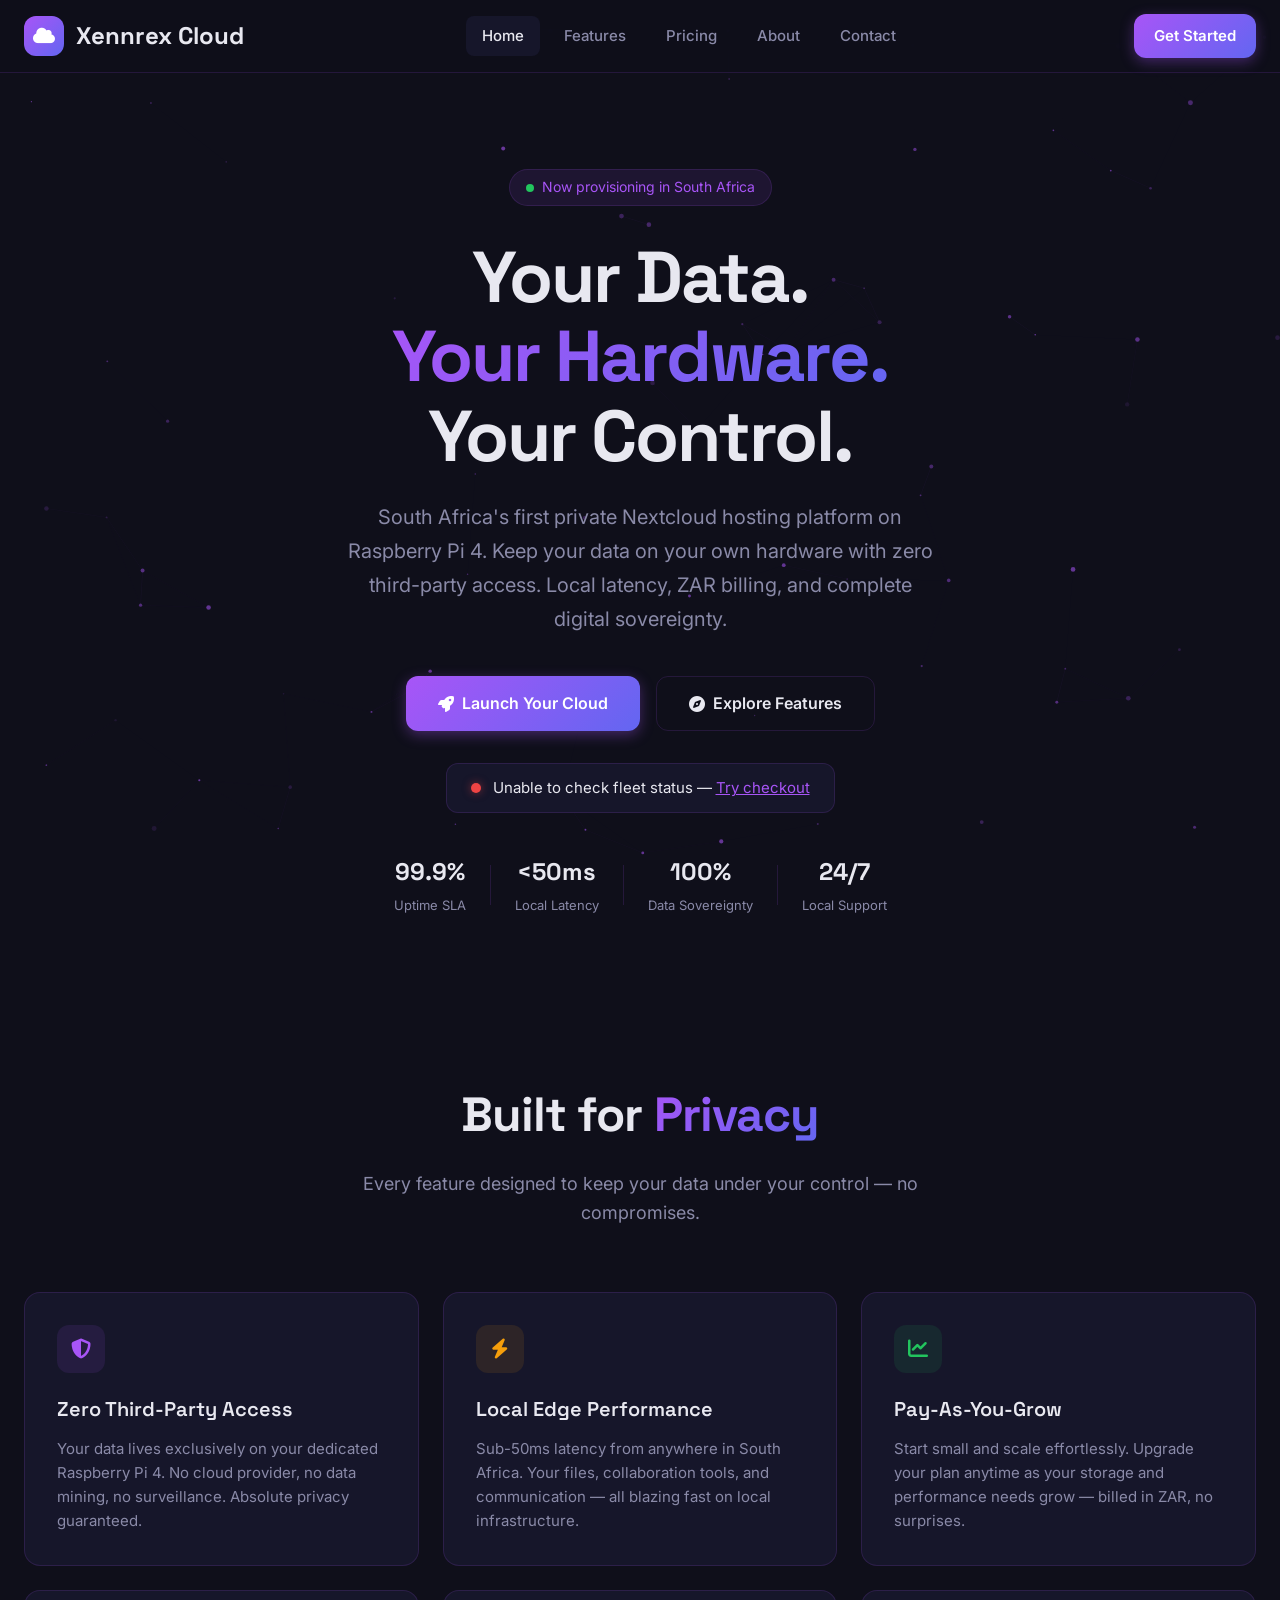
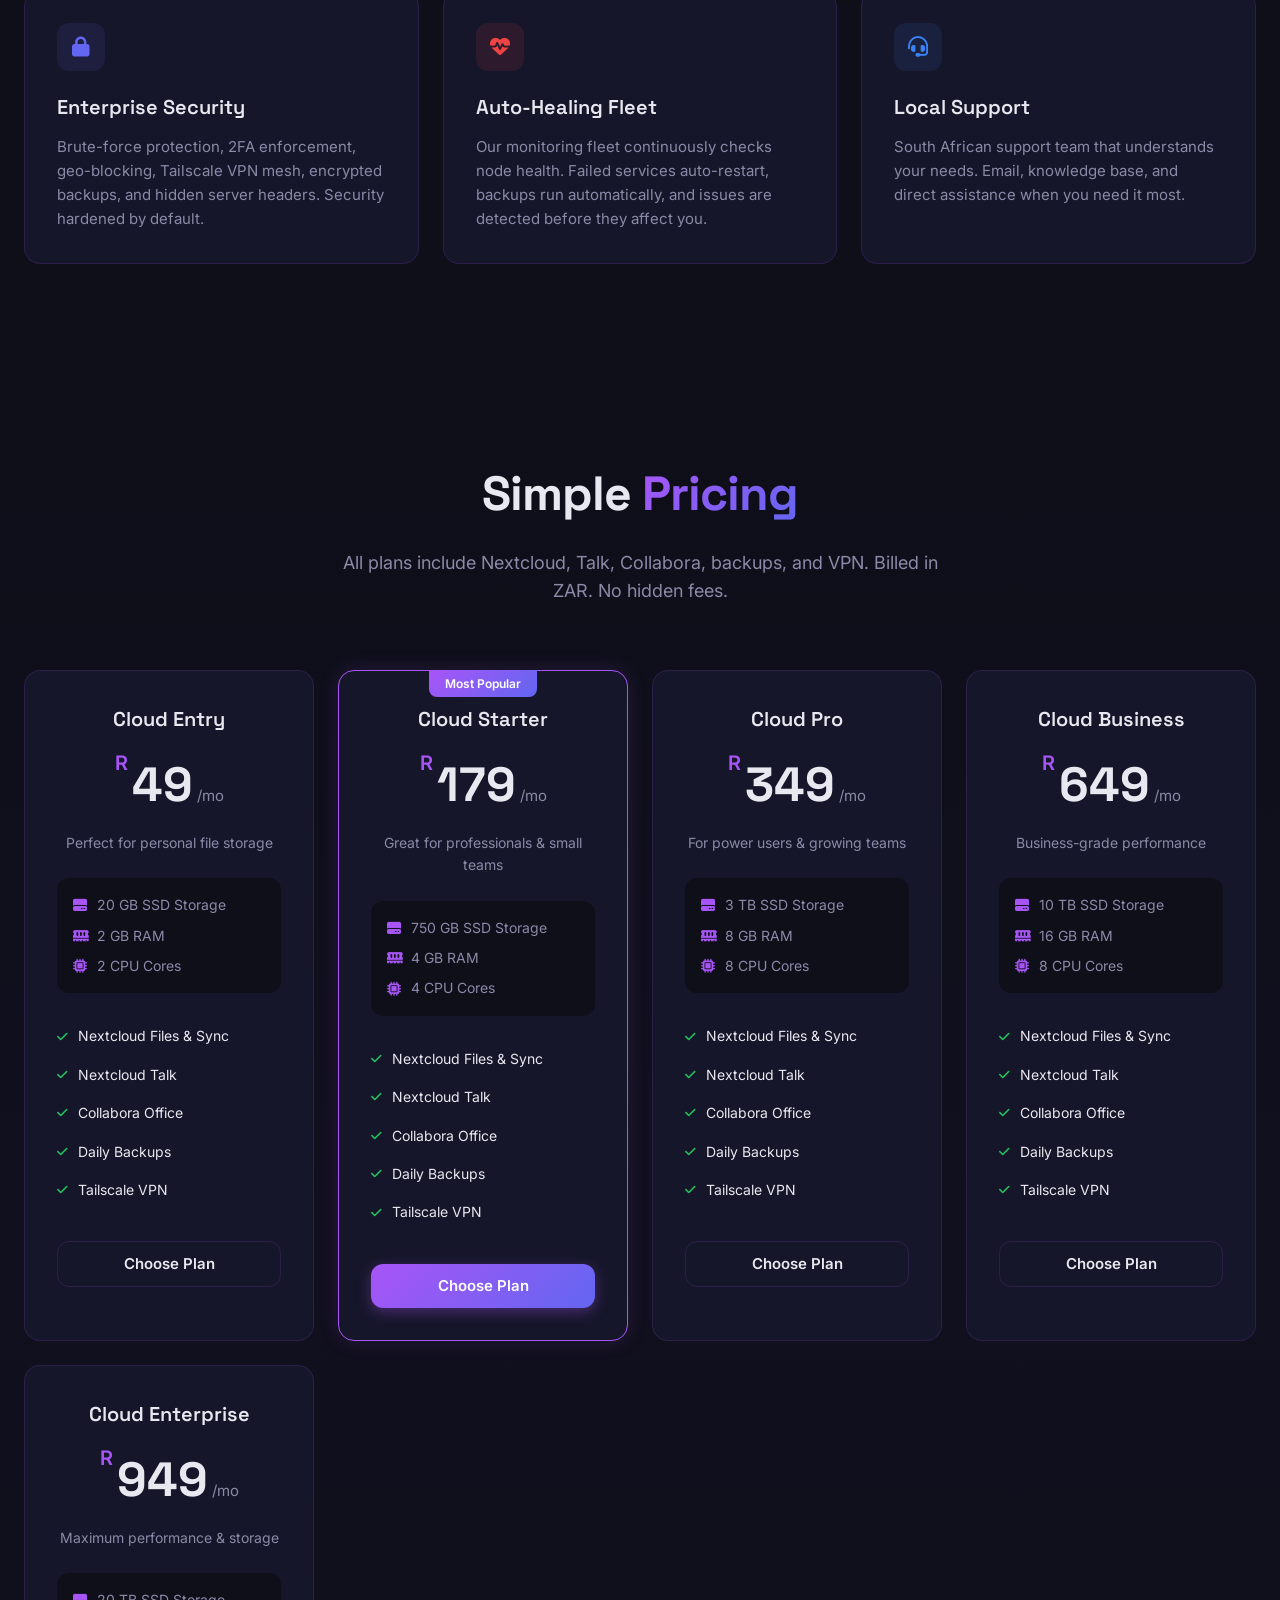
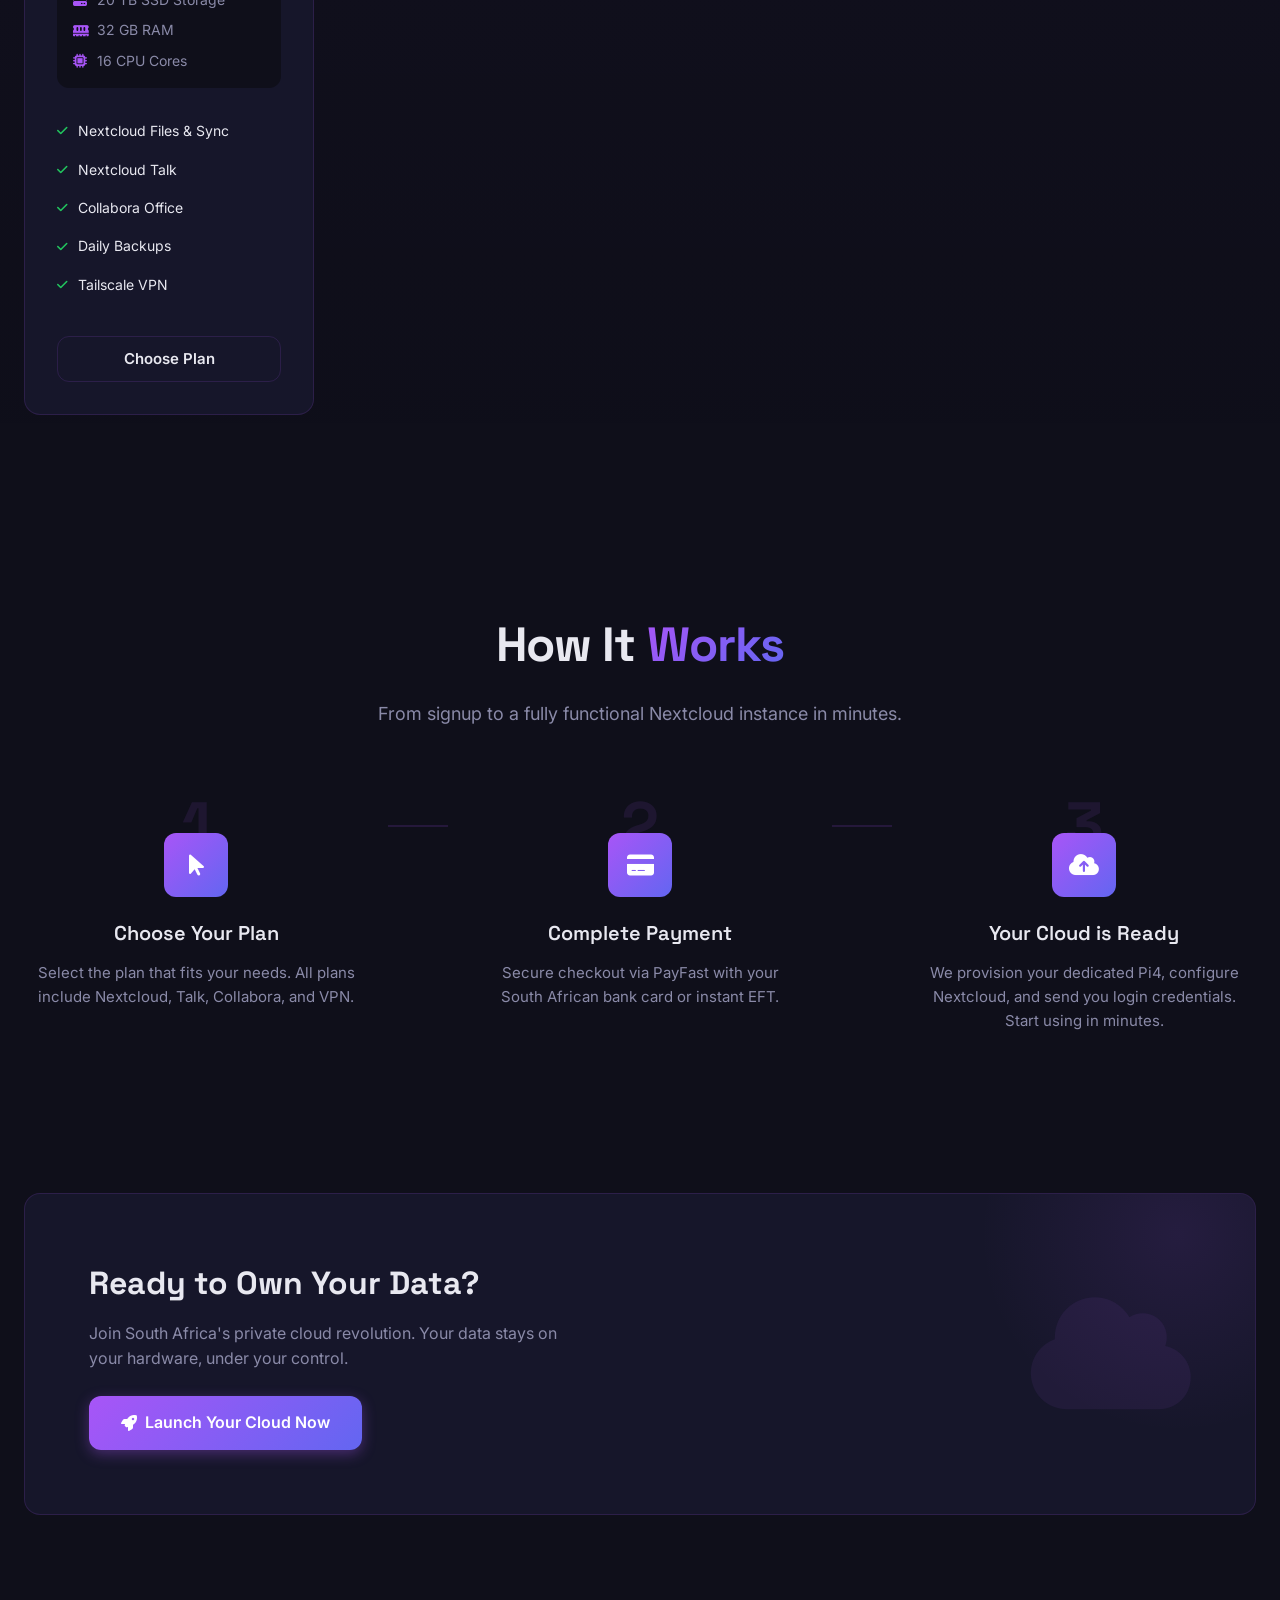
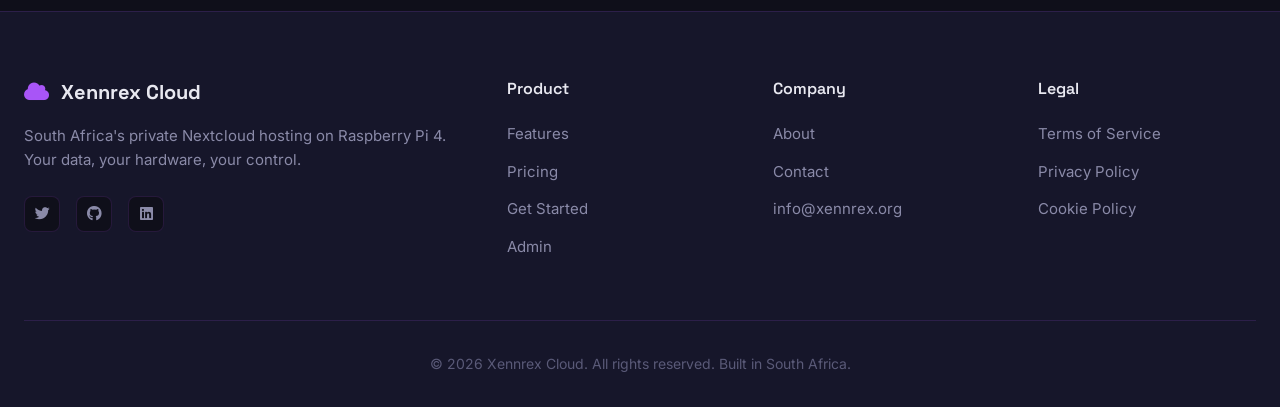
==== commit c1824e03: "Add files via upload" ====
--- a/index.html
+++ b/index.html
@@ -1,861 +1,521 @@
 <!DOCTYPE html>
 <html lang="en">
 <head>
-    <meta charset="UTF-8">
-    <meta name="viewport" content="width=device-width, initial-scale=1.0">
-    <title>Pricing — Xennrex Cloud</title>
-    <link rel="preconnect" href="https://fonts.googleapis.com">
-    <link href="https://fonts.googleapis.com/css2?family=Space+Grotesk:wght@400;500;600;700&family=Inter:wght@400;500;600;700&display=swap" rel="stylesheet">
-    <style>
-        :root {
-            --primary: #6366f1;
-            --primary-dark: #4f46e5;
-            --accent: #f59e0b;
-            --bg: #0f0f1a;
-            --bg-card: #1a1a2e;
-            --bg-card-hover: #22223e;
-            --text: #f1f5f9;
-            --text-muted: #94a3b8;
-            --border: rgba(255,255,255,0.08);
-            --success: #10b981;
-            --gradient-1: linear-gradient(135deg, #6366f1 0%, #8b5cf6 50%, #d946ef 100%);
-            --gradient-2: linear-gradient(135deg, #f59e0b 0%, #ef4444 100%);
-        }
-
-        * { margin: 0; padding: 0; box-sizing: border-box; }
-        body {
-            font-family: 'Inter', sans-serif;
-            background: var(--bg);
-            color: var(--text);
-            line-height: 1.6;
-            overflow-x: hidden;
-        }
-
-        /* Animated background mesh */
-        .mesh-bg {
-            position: fixed;
-            top: 0; left: 0; right: 0; bottom: 0;
-            z-index: -1;
-            background: 
-                radial-gradient(ellipse at 20% 20%, rgba(99,102,241,0.15) 0%, transparent 50%),
-                radial-gradient(ellipse at 80% 80%, rgba(217,70,239,0.1) 0%, transparent 50%),
-                radial-gradient(ellipse at 50% 50%, rgba(245,158,11,0.05) 0%, transparent 50%);
-        }
-
-        /* Navbar */
-        .navbar {
-            display: flex;
-            align-items: center;
-            justify-content: space-between;
-            padding: 20px 48px;
-            position: sticky;
-            top: 0;
-            background: rgba(15,15,26,0.8);
-            backdrop-filter: blur(20px);
-            border-bottom: 1px solid var(--border);
-            z-index: 100;
-        }
-        .navbar-left { display: flex; align-items: center; gap: 48px; }
-        .logo {
-            display: flex;
-            align-items: center;
-            gap: 12px;
-            font-family: 'Space Grotesk', sans-serif;
-            font-weight: 700;
-            font-size: 24px;
-            color: var(--text);
-            text-decoration: none;
-        }
-        .logo-icon {
-            width: 40px; height: 40px;
-            background: var(--gradient-1);
-            border-radius: 12px;
-            display: flex; align-items: center; justify-content: center;
-            font-family: 'Space Grotesk', sans-serif;
-            font-weight: 700;
-            font-size: 20px;
-            color: white;
-            box-shadow: 0 4px 20px rgba(99,102,241,0.4);
-        }
-        .nav-links { display: flex; gap: 36px; list-style: none; }
-        .nav-links a {
-            text-decoration: none;
-            color: var(--text-muted);
-            font-weight: 500;
-            font-size: 15px;
-            transition: color 0.2s;
-            position: relative;
-        }
-        .nav-links a:hover { color: var(--text); }
-        .nav-links a.active {
-            color: var(--primary);
-            font-weight: 600;
-        }
-        .nav-links a.active::after {
-            content: '';
-            position: absolute;
-            bottom: -24px; left: 0; right: 0;
-            height: 2px;
-            background: var(--gradient-1);
-            border-radius: 2px;
-        }
-        .navbar-right { display: flex; align-items: center; gap: 16px; }
-        .nav-btn {
-            padding: 10px 24px;
-            border-radius: 10px;
-            font-weight: 600;
-            font-size: 14px;
-            cursor: pointer;
-            transition: all 0.2s;
-            text-decoration: none;
-            font-family: 'Inter', sans-serif;
-        }
-        .nav-btn-ghost {
-            background: transparent;
-            border: 1px solid var(--border);
-            color: var(--text-muted);
-        }
-        .nav-btn-ghost:hover { border-color: var(--primary); color: var(--text); }
-        .nav-btn-primary {
-            background: var(--gradient-1);
-            border: none;
-            color: white;
-            box-shadow: 0 4px 20px rgba(99,102,241,0.3);
-        }
-        .nav-btn-primary:hover { transform: translateY(-1px); box-shadow: 0 6px 28px rgba(99,102,241,0.4); }
-
-        /* Hero */
-        .hero {
-            text-align: center;
-            padding: 80px 20px 60px;
-            max-width: 800px;
-            margin: 0 auto;
-        }
-        .hero-badge {
-            display: inline-flex;
-            align-items: center;
-            gap: 8px;
-            padding: 8px 20px;
-            background: rgba(99,102,241,0.1);
-            border: 1px solid rgba(99,102,241,0.2);
-            border-radius: 100px;
-            font-size: 13px;
-            font-weight: 600;
-            color: var(--primary);
-            margin-bottom: 28px;
-        }
-        .hero-badge .pulse {
-            width: 8px; height: 8px;
-            background: var(--success);
-            border-radius: 50%;
-            animation: pulse 2s infinite;
-        }
-        @keyframes pulse {
-            0%, 100% { opacity: 1; }
-            50% { opacity: 0.4; }
-        }
-        .hero h1 {
-            font-family: 'Space Grotesk', sans-serif;
-            font-size: 56px;
-            font-weight: 700;
-            line-height: 1.1;
-            margin-bottom: 20px;
-            background: linear-gradient(135deg, #fff 0%, #a5b4fc 100%);
-            -webkit-background-clip: text;
-            -webkit-text-fill-color: transparent;
-            background-clip: text;
-        }
-        .hero p {
-            font-size: 18px;
-            color: var(--text-muted);
-            max-width: 560px;
-            margin: 0 auto 40px;
-        }
-
-        /* Toggle */
-        .billing-toggle {
-            display: flex;
-            align-items: center;
-            justify-content: center;
-            gap: 20px;
-            margin-bottom: 60px;
-        }
-        .billing-toggle span {
-            font-size: 15px;
-            font-weight: 500;
-            color: var(--text-muted);
-            cursor: pointer;
-            transition: color 0.2s;
-        }
-        .billing-toggle span.active { color: var(--text); font-weight: 600; }
-        .toggle-track {
-            width: 56px; height: 30px;
-            background: var(--bg-card);
-            border: 1px solid var(--border);
-            border-radius: 15px;
-            position: relative;
-            cursor: pointer;
-            transition: background 0.3s;
-        }
-        .toggle-track::after {
-            content: '';
-            position: absolute;
-            width: 24px; height: 24px;
-            background: var(--gradient-1);
-            border-radius: 50%;
-            top: 2px; left: 3px;
-            transition: transform 0.3s cubic-bezier(0.4, 0, 0.2, 1);
-            box-shadow: 0 2px 8px rgba(99,102,241,0.4);
-        }
-        .toggle-track.yearly::after { transform: translateX(24px); }
-        .save-pill {
-            background: var(--gradient-2);
-            color: white;
-            padding: 4px 14px;
-            border-radius: 100px;
-            font-size: 12px;
-            font-weight: 700;
-            margin-left: 8px;
-        }
-
-        /* Pricing Grid */
-        .pricing-section {
-            max-width: 1200px;
-            margin: 0 auto 100px;
-            padding: 0 20px;
-        }
-        .pricing-grid {
-            display: grid;
-            grid-template-columns: repeat(4, 1fr);
-            gap: 24px;
-        }
-        .plan-card {
-            background: var(--bg-card);
-            border: 1px solid var(--border);
-            border-radius: 20px;
-            padding: 36px 28px;
-            position: relative;
-            transition: all 0.4s cubic-bezier(0.4, 0, 0.2, 1);
-            overflow: hidden;
-        }
-        .plan-card::before {
-            content: '';
-            position: absolute;
-            top: 0; left: 0; right: 0;
-            height: 3px;
-            background: var(--gradient-1);
-            opacity: 0;
-            transition: opacity 0.3s;
-        }
-        .plan-card:hover {
-            transform: translateY(-8px);
-            border-color: rgba(99,102,241,0.3);
-            box-shadow: 0 20px 60px rgba(0,0,0,0.3);
-        }
-        .plan-card:hover::before { opacity: 1; }
-        .plan-card.featured {
-            border-color: rgba(99,102,241,0.3);
-            background: linear-gradient(180deg, var(--bg-card) 0%, rgba(99,102,241,0.05) 100%);
-        }
-        .plan-card.featured::before { opacity: 1; }
-        .featured-ribbon {
-            position: absolute;
-            top: 16px; right: -32px;
-            background: var(--gradient-2);
-            color: white;
-            padding: 4px 40px;
-            font-size: 11px;
-            font-weight: 700;
-            text-transform: uppercase;
-            letter-spacing: 1px;
-            transform: rotate(45deg);
-        }
-        .plan-icon {
-            width: 48px; height: 48px;
-            border-radius: 14px;
-            display: flex; align-items: center; justify-content: center;
-            font-size: 24px;
-            margin-bottom: 20px;
-        }
-        .icon-starter { background: rgba(16,185,129,0.15); }
-        .icon-pro { background: rgba(99,102,241,0.15); }
-        .icon-business { background: rgba(245,158,11,0.15); }
-        .icon-enterprise { background: rgba(217,70,239,0.15); }
-
-        .plan-name {
-            font-family: 'Space Grotesk', sans-serif;
-            font-size: 20px;
-            font-weight: 700;
-            margin-bottom: 6px;
-        }
-        .plan-desc {
-            font-size: 13px;
-            color: var(--text-muted);
-            margin-bottom: 24px;
-            min-height: 40px;
-        }
-        .price-block {
-            margin-bottom: 28px;
-        }
-        .price {
-            font-family: 'Space Grotesk', sans-serif;
-            font-size: 40px;
-            font-weight: 700;
-            line-height: 1;
-            background: linear-gradient(135deg, #fff 0%, #c7d2fe 100%);
-            -webkit-background-clip: text;
-            -webkit-text-fill-color: transparent;
-            background-clip: text;
-        }
-        .price-period {
-            font-size: 14px;
-            color: var(--text-muted);
-            margin-top: 4px;
-        }
-        .price-tax {
-            font-size: 12px;
-            color: rgba(148,163,184,0.6);
-            margin-top: 2px;
-        }
-        .specs {
-            display: flex;
-            flex-direction: column;
-            gap: 12px;
-            margin-bottom: 28px;
-            padding: 16px;
-            background: rgba(255,255,255,0.03);
-            border-radius: 12px;
-        }
-        .spec-row {
-            display: flex;
-            justify-content: space-between;
-            font-size: 13px;
-        }
-        .spec-row span:first-child { color: var(--text-muted); }
-        .spec-row span:last-child { color: var(--text); font-weight: 600; }
-
-        .features-title {
-            font-size: 11px;
-            font-weight: 700;
-            text-transform: uppercase;
-            letter-spacing: 1.5px;
-            color: var(--text-muted);
-            margin-bottom: 16px;
-        }
-        .feature-list { list-style: none; }
-        .feature-list li {
-            display: flex;
-            align-items: center;
-            gap: 10px;
-            margin-bottom: 10px;
-            font-size: 13px;
-            color: var(--text-muted);
-        }
-        .feature-check {
-            width: 18px; height: 18px;
-            min-width: 18px;
-            background: rgba(16,185,129,0.15);
-            border-radius: 50%;
-            display: flex; align-items: center; justify-content: center;
-        }
-        .feature-check svg { width: 10px; height: 10px; fill: var(--success); }
-        .feature-list li.included { color: var(--text); }
-        .feature-list li.not-included { opacity: 0.4; }
-        .feature-list li.not-included .feature-check { background: rgba(148,163,184,0.1); }
-        .feature-list li.not-included .feature-check svg { fill: var(--text-muted); }
-
-        .plan-cta {
-            display: block;
-            width: 100%;
-            padding: 14px;
-            border-radius: 12px;
-            text-align: center;
-            font-weight: 700;
-            font-size: 14px;
-            text-decoration: none;
-            transition: all 0.2s;
-            cursor: pointer;
-            border: none;
-            font-family: 'Inter', sans-serif;
-            margin-top: auto;
-        }
-        .cta-outline {
-            background: transparent;
-            border: 1.5px solid var(--border);
-            color: var(--text);
-        }
-        .cta-outline:hover { border-color: var(--primary); background: rgba(99,102,241,0.05); }
-        .cta-gradient {
-            background: var(--gradient-1);
-            color: white;
-            box-shadow: 0 4px 20px rgba(99,102,241,0.3);
-        }
-        .cta-gradient:hover { transform: translateY(-1px); box-shadow: 0 6px 28px rgba(99,102,241,0.4); }
-
-        /* Trust Section */
-        .trust-section {
-            padding: 100px 20px;
-            text-align: center;
-            border-top: 1px solid var(--border);
-        }
-        .trust-section h2 {
-            font-family: 'Space Grotesk', sans-serif;
-            font-size: 36px;
-            font-weight: 700;
-            margin-bottom: 16px;
-        }
-        .trust-section > p {
-            color: var(--text-muted);
-            font-size: 17px;
-            max-width: 600px;
-            margin: 0 auto 60px;
-        }
-        .trust-grid {
-            display: grid;
-            grid-template-columns: repeat(3, 1fr);
-            gap: 32px;
-            max-width: 1000px;
-            margin: 0 auto;
-        }
-        .trust-card {
-            background: var(--bg-card);
-            border: 1px solid var(--border);
-            border-radius: 16px;
-            padding: 36px 28px;
-            text-align: left;
-            transition: all 0.3s;
-        }
-        .trust-card:hover {
-            border-color: rgba(99,102,241,0.2);
-            transform: translateY(-4px);
-        }
-        .trust-card .emoji {
-            font-size: 32px;
-            margin-bottom: 16px;
-        }
-        .trust-card h3 {
-            font-family: 'Space Grotesk', sans-serif;
-            font-size: 18px;
-            font-weight: 700;
-            margin-bottom: 10px;
-        }
-        .trust-card p {
-            font-size: 14px;
-            color: var(--text-muted);
-            line-height: 1.7;
-        }
-
-        /* FAQ */
-        .faq-section {
-            max-width: 800px;
-            margin: 0 auto 100px;
-            padding: 0 20px;
-        }
-        .faq-section h2 {
-            font-family: 'Space Grotesk', sans-serif;
-            text-align: center;
-            font-size: 36px;
-            font-weight: 700;
-            margin-bottom: 16px;
-        }
-        .faq-section > p {
-            text-align: center;
-            color: var(--text-muted);
-            margin-bottom: 48px;
-        }
-        .faq-item {
-            background: var(--bg-card);
-            border: 1px solid var(--border);
-            border-radius: 12px;
-            margin-bottom: 12px;
-            overflow: hidden;
-            transition: all 0.3s;
-        }
-        .faq-item:hover { border-color: rgba(99,102,241,0.2); }
-        .faq-question {
-            padding: 20px 24px;
-            font-size: 16px;
-            font-weight: 600;
-            cursor: pointer;
-            display: flex;
-            justify-content: space-between;
-            align-items: center;
-            transition: color 0.2s;
-        }
-        .faq-question:hover { color: var(--primary); }
-        .faq-question .chevron {
-            transition: transform 0.3s;
-            font-size: 12px;
-            color: var(--text-muted);
-        }
-        .faq-item.open .chevron { transform: rotate(180deg); }
-        .faq-answer {
-            max-height: 0;
-            overflow: hidden;
-            transition: max-height 0.3s ease-out, padding 0.3s;
-        }
-        .faq-item.open .faq-answer {
-            max-height: 200px;
-            padding: 0 24px 20px;
-        }
-        .faq-answer p {
-            font-size: 14px;
-            color: var(--text-muted);
-            line-height: 1.7;
-        }
-
-        /* CTA Banner */
-        .cta-banner {
-            max-width: 1000px;
-            margin: 0 auto 100px;
-            padding: 0 20px;
-        }
-        .cta-banner-inner {
-            background: linear-gradient(135deg, rgba(99,102,241,0.1) 0%, rgba(217,70,239,0.1) 100%);
-            border: 1px solid rgba(99,102,241,0.2);
-            border-radius: 24px;
-            padding: 60px 40px;
-            text-align: center;
-        }
-        .cta-banner h2 {
-            font-family: 'Space Grotesk', sans-serif;
-            font-size: 32px;
-            font-weight: 700;
-            margin-bottom: 12px;
-        }
-        .cta-banner p {
-            color: var(--text-muted);
-            font-size: 16px;
-            margin-bottom: 28px;
-        }
-
-        /* Footer */
-        .footer {
-            border-top: 1px solid var(--border);
-            padding: 60px 48px 30px;
-            text-align: center;
-        }
-        .footer-logo {
-            display: flex;
-            align-items: center;
-            justify-content: center;
-            gap: 12px;
-            font-family: 'Space Grotesk', sans-serif;
-            font-weight: 700;
-            font-size: 20px;
-            color: var(--text);
-            margin-bottom: 16px;
-        }
-        .footer p { font-size: 14px; color: var(--text-muted); margin-bottom: 8px; }
-        .footer-links {
-            display: flex;
-            justify-content: center;
-            gap: 24px;
-            margin-top: 20px;
-        }
-        .footer-links a {
-            color: var(--text-muted);
-            text-decoration: none;
-            font-size: 13px;
-            transition: color 0.2s;
-        }
-        .footer-links a:hover { color: var(--primary); }
-
-        /* Responsive */
-        @media (max-width: 1100px) {
-            .pricing-grid { grid-template-columns: repeat(2, 1fr); }
-            .trust-grid { grid-template-columns: 1fr; }
-            .hero h1 { font-size: 40px; }
-        }
-        @media (max-width: 640px) {
-            .pricing-grid { grid-template-columns: 1fr; }
-            .navbar { padding: 16px 20px; }
-            .nav-links { display: none; }
-            .hero h1 { font-size: 32px; }
-            .hero { padding: 40px 20px; }
-        }
-    </style>
+  <meta charset="UTF-8">
+  <meta name="viewport" content="width=device-width, initial-scale=1.0">
+  <title>Xennrex Cloud | South Africa's Private Nextcloud Hosting</title>
+  <meta name="description" content="South Africa's private Raspberry Pi 4 Nextcloud hosting. Your data, your hardware, your control. ZAR billing, local latency.">
+  <link rel="preconnect" href="https://fonts.googleapis.com">
+  <link rel="preconnect" href="https://fonts.gstatic.com" crossorigin>
+  <link href="https://fonts.googleapis.com/css2?family=Inter:wght@300;400;500;600;700&family=Space+Grotesk:wght@400;500;600;700&display=swap" rel="stylesheet">
+  <link rel="stylesheet" href="https://cdnjs.cloudflare.com/ajax/libs/font-awesome/6.5.1/css/all.min.css">
+  <link rel="stylesheet" href="styles.css">
 </head>
 <body>
-    <div class="mesh-bg"></div>
-
-    <!-- Navbar -->
-    <nav class="navbar">
-        <div class="navbar-left">
-            <a href="/" class="logo">
-                <div class="logo-icon">X</div>
-                Xennrex
-            </a>
-            <ul class="nav-links">
-                <li><a href="#">Products</a></li>
-                <li><a href="#">Solutions</a></li>
-                <li><a href="#">Business</a></li>
-                <li><a href="#" class="active">Pricing</a></li>
-                <li><a href="#">Resources</a></li>
-            </ul>
-        </div>
-        <div class="navbar-right">
-            <a href="#" class="nav-btn nav-btn-ghost">Log in</a>
-            <a href="#" class="nav-btn nav-btn-primary">Get Started</a>
-        </div>
-    </nav>
-
-    <!-- Hero -->
-    <section class="hero">
-        <div class="hero-badge">
-            <span class="pulse"></span>
-            Simple pricing, no surprises
-        </div>
-        <h1>Store your data<br>without compromise</h1>
-        <p>Choose a plan that fits your storage needs. Every plan includes end-to-end encryption and zero-knowledge architecture.</p>
-
-        <div class="billing-toggle">
-            <span class="active" id="monthly-label">Monthly</span>
-            <div class="toggle-track" id="billing-toggle"></div>
-            <span id="yearly-label">Yearly <span class="save-pill">Save 17%</span></span>
-        </div>
-    </section>
-
-    <!-- Pricing Grid -->
-    <section class="pricing-section">
-        <div class="pricing-grid">
-            <!-- Cloud Starter -->
-            <div class="plan-card" data-plan="starter">
-                <div class="plan-icon icon-starter">🚀</div>
-                <div class="plan-name">Cloud Starter</div>
-                <div class="plan-desc">Perfect for personal files, photos, and documents</div>
-                <div class="price-block">
-                    <div class="price" data-monthly="179.00" data-yearly="148.57">R179<span style="font-size:20px;">.00</span></div>
-                    <div class="price-period">per month</div>
-                    <div class="price-tax">R205.85 after tax</div>
-                </div>
-                <div class="specs">
-                    <div class="spec-row"><span>Storage</span><span>750 GB</span></div>
-                    <div class="spec-row"><span>Transfer</span><span>1 TB</span></div>
-                    <div class="spec-row"><span>Users</span><span>1</span></div>
-                </div>
-                <div class="features-title">Features</div>
-                <ul class="feature-list">
-                    <li class="included"><span class="feature-check"><svg viewBox="0 0 24 24"><path d="M9 16.17L4.83 12l-1.42 1.41L9 19 21 7l-1.41-1.41z"/></svg></span> End-to-end encryption</li>
-                    <li class="included"><span class="feature-check"><svg viewBox="0 0 24 24"><path d="M9 16.17L4.83 12l-1.42 1.41L9 19 21 7l-1.41-1.41z"/></svg></span> Zero-knowledge architecture</li>
-                    <li class="included"><span class="feature-check"><svg viewBox="0 0 24 24"><path d="M9 16.17L4.83 12l-1.42 1.41L9 19 21 7l-1.41-1.41z"/></svg></span> Secure file sharing</li>
-                    <li class="included"><span class="feature-check"><svg viewBox="0 0 24 24"><path d="M9 16.17L4.83 12l-1.42 1.41L9 19 21 7l-1.41-1.41z"/></svg></span> Password-protected links</li>
-                    <li class="included"><span class="feature-check"><svg viewBox="0 0 24 24"><path d="M9 16.17L4.83 12l-1.42 1.41L9 19 21 7l-1.41-1.41z"/></svg></span> Automatic backups</li>
-                    <li class="included"><span class="feature-check"><svg viewBox="0 0 24 24"><path d="M9 16.17L4.83 12l-1.42 1.41L9 19 21 7l-1.41-1.41z"/></svg></span> File versioning (100)</li>
-                    <li class="not-included"><span class="feature-check"><svg viewBox="0 0 24 24"><path d="M19 6.41L17.59 5 12 10.59 6.41 5 5 6.41 10.59 12 5 17.59 6.41 19 12 13.41 17.59 19 19 17.59 13.41 12z"/></svg></span> Priority support</li>
-                    <li class="not-included"><span class="feature-check"><svg viewBox="0 0 24 24"><path d="M19 6.41L17.59 5 12 10.59 6.41 5 5 6.41 10.59 12 5 17.59 6.41 19 12 13.41 17.59 19 19 17.59 13.41 12z"/></svg></span> Team collaboration</li>
-                </ul>
-                <a href="checkout.html?plan=starter" class="plan-cta cta-outline">Get Started</a>
+  <!-- Particle Canvas Background -->
+  <canvas id="particleCanvas"></canvas>
+
+  <!-- Navbar -->
+  <nav class="navbar">
+    <div class="container nav-container">
+      <a href="index.html" class="logo">
+        <div class="logo-icon">
+          <i class="fas fa-cloud"></i>
+        </div>
+        <span class="logo-text">Xennrex Cloud</span>
+      </a>
+
+      <div class="nav-links" id="mobileMenu">
+        <a href="index.html" class="nav-link active">Home</a>
+        <a href="features.html" class="nav-link">Features</a>
+        <a href="#pricing" class="nav-link">Pricing</a>
+        <a href="about.html" class="nav-link">About</a>
+        <a href="contact.html" class="nav-link">Contact</a>
+      </div>
+
+      <div class="nav-actions">
+        <a href="checkout.html" class="btn btn-primary">Get Started</a>
+        <button class="mobile-menu-toggle" id="mobileMenuToggle" aria-label="Toggle menu">
+          <i class="fas fa-bars"></i>
+        </button>
+      </div>
+    </div>
+  </nav>
+
+  <!-- Hero Section -->
+  <section class="hero">
+    <div class="hero-content">
+      <div class="badge reveal">
+        <span class="badge-dot"></span>
+        <span>Now provisioning in South Africa</span>
+      </div>
+
+      <h1 class="hero-title reveal">
+        Your Data.<br>
+        <span class="gradient-text">Your Hardware.</span><br>
+        Your Control.
+      </h1>
+
+      <p class="hero-subtitle reveal">
+        South Africa's first private Nextcloud hosting platform on Raspberry Pi 4.
+        Keep your data on your own hardware with zero third-party access. Local latency, ZAR billing,
+        and complete digital sovereignty.
+      </p>
+
+      <div class="hero-actions reveal">
+        <a href="checkout.html" class="btn btn-primary btn-lg">
+          <i class="fas fa-rocket"></i>
+          Launch Your Cloud
+        </a>
+        <a href="features.html" class="btn btn-outline btn-lg">
+          <i class="fas fa-compass"></i>
+          Explore Features
+        </a>
+      </div>
+
+      <!-- Fleet Status -->
+      <div class="hero-fleet-status reveal" id="fleetStatus">
+        <div class="fleet-status loading">
+          <span class="status-dot pulse"></span>
+          <span class="status-text">Checking fleet availability...</span>
+        </div>
+      </div>
+
+      <!-- Stats bar -->
+      <div class="hero-stats reveal">
+        <div class="stat-item">
+          <span class="stat-value">99.9%</span>
+          <span class="stat-label">Uptime SLA</span>
+        </div>
+        <div class="stat-divider"></div>
+        <div class="stat-item">
+          <span class="stat-value">&lt;50ms</span>
+          <span class="stat-label">Local Latency</span>
+        </div>
+        <div class="stat-divider"></div>
+        <div class="stat-item">
+          <span class="stat-value">100%</span>
+          <span class="stat-label">Data Sovereignty</span>
+        </div>
+        <div class="stat-divider"></div>
+        <div class="stat-item">
+          <span class="stat-value">24/7</span>
+          <span class="stat-label">Local Support</span>
+        </div>
+      </div>
+    </div>
+  </section>
+
+  <!-- Features Section -->
+  <section class="features section" id="features">
+    <div class="container">
+      <div class="section-header reveal">
+        <h2 class="section-title">Built for <span class="gradient-text">Privacy</span></h2>
+        <p class="section-subtitle">Every feature designed to keep your data under your control — no compromises.</p>
+      </div>
+
+      <div class="features-grid">
+        <div class="feature-card reveal">
+          <div class="feature-icon icon-shield">
+            <i class="fas fa-shield-alt"></i>
+          </div>
+          <h3>Zero Third-Party Access</h3>
+          <p>Your data lives exclusively on your dedicated Raspberry Pi 4. No cloud provider, no data mining, no surveillance. Absolute privacy guaranteed.</p>
+        </div>
+
+        <div class="feature-card reveal">
+          <div class="feature-icon icon-bolt">
+            <i class="fas fa-bolt"></i>
+          </div>
+          <h3>Local Edge Performance</h3>
+          <p>Sub-50ms latency from anywhere in South Africa. Your files, collaboration tools, and communication — all blazing fast on local infrastructure.</p>
+        </div>
+
+        <div class="feature-card reveal">
+          <div class="feature-icon icon-chart">
+            <i class="fas fa-chart-line"></i>
+          </div>
+          <h3>Pay-As-You-Grow</h3>
+          <p>Start small and scale effortlessly. Upgrade your plan anytime as your storage and performance needs grow — billed in ZAR, no surprises.</p>
+        </div>
+
+        <div class="feature-card reveal">
+          <div class="feature-icon icon-lock">
+            <i class="fas fa-lock"></i>
+          </div>
+          <h3>Enterprise Security</h3>
+          <p>Brute-force protection, 2FA enforcement, geo-blocking, Tailscale VPN mesh, encrypted backups, and hidden server headers. Security hardened by default.</p>
+        </div>
+
+        <div class="feature-card reveal">
+          <div class="feature-icon icon-heartbeat">
+            <i class="fas fa-heartbeat"></i>
+          </div>
+          <h3>Auto-Healing Fleet</h3>
+          <p>Our monitoring fleet continuously checks node health. Failed services auto-restart, backups run automatically, and issues are detected before they affect you.</p>
+        </div>
+
+        <div class="feature-card reveal">
+          <div class="feature-icon icon-headset">
+            <i class="fas fa-headset"></i>
+          </div>
+          <h3>Local Support</h3>
+          <p>South African support team that understands your needs. Email, knowledge base, and direct assistance when you need it most.</p>
+        </div>
+      </div>
+    </div>
+  </section>
+
+  <!-- Pricing Section -->
+  <section class="pricing section" id="pricing">
+    <div class="container">
+      <div class="section-header reveal">
+        <h2 class="section-title">Simple <span class="gradient-text">Pricing</span></h2>
+        <p class="section-subtitle">All plans include Nextcloud, Talk, Collabora, backups, and VPN. Billed in ZAR. No hidden fees.</p>
+      </div>
+
+      <div class="pricing-grid">
+        <!-- Cloud Entry -->
+        <div class="pricing-card reveal">
+          <div class="pricing-header">
+            <h3>Cloud Entry</h3>
+            <div class="pricing-price">
+              <span class="currency">R</span>
+              <span class="amount">49</span>
+              <span class="period">/mo</span>
             </div>
-
-            <!-- Cloud Pro (Featured) -->
-            <div class="plan-card featured" data-plan="pro">
-                <div class="featured-ribbon">Popular</div>
-                <div class="plan-icon icon-pro">⚡</div>
-                <div class="plan-name">Cloud Pro</div>
-                <div class="plan-desc">For power users with large media libraries</div>
-                <div class="price-block">
-                    <div class="price" data-monthly="349.00" data-yearly="289.67">R349<span style="font-size:20px;">.00</span></div>
-                    <div class="price-period">per month</div>
-                    <div class="price-tax">R401.35 after tax</div>
-                </div>
-                <div class="specs">
-                    <div class="spec-row"><span>Storage</span><span>3 TB</span></div>
-                    <div class="spec-row"><span>Transfer</span><span>3 TB</span></div>
-                    <div class="spec-row"><span>Users</span><span>1</span></div>
-                </div>
-                <div class="features-title">Everything in Starter, plus</div>
-                <ul class="feature-list">
-                    <li class="included"><span class="feature-check"><svg viewBox="0 0 24 24"><path d="M9 16.17L4.83 12l-1.42 1.41L9 19 21 7l-1.41-1.41z"/></svg></span> 3 TB storage & transfer</li>
-                    <li class="included"><span class="feature-check"><svg viewBox="0 0 24 24"><path d="M9 16.17L4.83 12l-1.42 1.41L9 19 21 7l-1.41-1.41z"/></svg></span> Priority support</li>
-                    <li class="included"><span class="feature-check"><svg viewBox="0 0 24 24"><path d="M9 16.17L4.83 12l-1.42 1.41L9 19 21 7l-1.41-1.41z"/></svg></span> Extended rewind (60 days)</li>
-                    <li class="included"><span class="feature-check"><svg viewBox="0 0 24 24"><path d="M9 16.17L4.83 12l-1.42 1.41L9 19 21 7l-1.41-1.41z"/></svg></span> Advanced analytics</li>
-                    <li class="not-included"><span class="feature-check"><svg viewBox="0 0 24 24"><path d="M19 6.41L17.59 5 12 10.59 6.41 5 5 6.41 10.59 12 5 17.59 6.41 19 12 13.41 17.59 19 19 17.59 13.41 12z"/></svg></span> Team collaboration</li>
-                    <li class="not-included"><span class="feature-check"><svg viewBox="0 0 24 24"><path d="M19 6.41L17.59 5 12 10.59 6.41 5 5 6.41 10.59 12 5 17.59 6.41 19 12 13.41 17.59 19 19 17.59 13.41 12z"/></svg></span> Admin dashboard</li>
-                </ul>
-                <a href="checkout.html?plan=pro" class="plan-cta cta-gradient">Get Started</a>
+            <p class="pricing-desc">Perfect for personal file storage</p>
+          </div>
+          <div class="pricing-specs">
+            <div class="spec"><i class="fas fa-hdd"></i> 20 GB SSD Storage</div>
+            <div class="spec"><i class="fas fa-memory"></i> 2 GB RAM</div>
+            <div class="spec"><i class="fas fa-microchip"></i> 2 CPU Cores</div>
+          </div>
+          <ul class="pricing-features-list">
+            <li><i class="fas fa-check"></i> Nextcloud Files & Sync</li>
+            <li><i class="fas fa-check"></i> Nextcloud Talk</li>
+            <li><i class="fas fa-check"></i> Collabora Office</li>
+            <li><i class="fas fa-check"></i> Daily Backups</li>
+            <li><i class="fas fa-check"></i> Tailscale VPN</li>
+          </ul>
+          <a href="checkout.html?plan=entry" class="btn btn-outline btn-full">Choose Plan</a>
+        </div>
+
+        <!-- Cloud Starter -->
+        <div class="pricing-card popular reveal">
+          <div class="popular-badge">Most Popular</div>
+          <div class="pricing-header">
+            <h3>Cloud Starter</h3>
+            <div class="pricing-price">
+              <span class="currency">R</span>
+              <span class="amount">179</span>
+              <span class="period">/mo</span>
             </div>
-
-            <!-- Cloud Business -->
-            <div class="plan-card" data-plan="business">
-                <div class="plan-icon icon-business">🏢</div>
-                <div class="plan-name">Cloud Business</div>
-                <div class="plan-desc">Built for teams and small businesses</div>
-                <div class="price-block">
-                    <div class="price" data-monthly="649.00" data-yearly="538.67">R649<span style="font-size:20px;">.00</span></div>
-                    <div class="price-period">per month</div>
-                    <div class="price-tax">R746.35 after tax</div>
-                </div>
-                <div class="specs">
-                    <div class="spec-row"><span>Storage</span><span>10 TB</span></div>
-                    <div class="spec-row"><span>Transfer</span><span>10 TB</span></div>
-                    <div class="spec-row"><span>Users</span><span>3+</span></div>
-                </div>
-                <div class="features-title">Everything in Pro, plus</div>
-                <ul class="feature-list">
-                    <li class="included"><span class="feature-check"><svg viewBox="0 0 24 24"><path d="M9 16.17L4.83 12l-1.42 1.41L9 19 21 7l-1.41-1.41z"/></svg></span> 10 TB storage & transfer</li>
-                    <li class="included"><span class="feature-check"><svg viewBox="0 0 24 24"><path d="M9 16.17L4.83 12l-1.42 1.41L9 19 21 7l-1.41-1.41z"/></svg></span> Team collaboration tools</li>
-                    <li class="included"><span class="feature-check"><svg viewBox="0 0 24 24"><path d="M9 16.17L4.83 12l-1.42 1.41L9 19 21 7l-1.41-1.41z"/></svg></span> Admin dashboard</li>
-                    <li class="included"><span class="feature-check"><svg viewBox="0 0 24 24"><path d="M9 16.17L4.83 12l-1.42 1.41L9 19 21 7l-1.41-1.41z"/></svg></span> User management</li>
-                    <li class="not-included"><span class="feature-check"><svg viewBox="0 0 24 24"><path d="M19 6.41L17.59 5 12 10.59 6.41 5 5 6.41 10.59 12 5 17.59 6.41 19 12 13.41 17.59 19 19 17.59 13.41 12z"/></svg></span> Dedicated account manager</li>
-                    <li class="not-included"><span class="feature-check"><svg viewBox="0 0 24 24"><path d="M19 6.41L17.59 5 12 10.59 6.41 5 5 6.41 10.59 12 5 17.59 6.41 19 12 13.41 17.59 19 19 17.59 13.41 12z"/></svg></span> SLA guarantee</li>
-                </ul>
-                <a href="checkout.html?plan=business" class="plan-cta cta-outline">Get Started</a>
+            <p class="pricing-desc">Great for professionals & small teams</p>
+          </div>
+          <div class="pricing-specs">
+            <div class="spec"><i class="fas fa-hdd"></i> 750 GB SSD Storage</div>
+            <div class="spec"><i class="fas fa-memory"></i> 4 GB RAM</div>
+            <div class="spec"><i class="fas fa-microchip"></i> 4 CPU Cores</div>
+          </div>
+          <ul class="pricing-features-list">
+            <li><i class="fas fa-check"></i> Nextcloud Files & Sync</li>
+            <li><i class="fas fa-check"></i> Nextcloud Talk</li>
+            <li><i class="fas fa-check"></i> Collabora Office</li>
+            <li><i class="fas fa-check"></i> Daily Backups</li>
+            <li><i class="fas fa-check"></i> Tailscale VPN</li>
+          </ul>
+          <a href="checkout.html?plan=starter" class="btn btn-primary btn-full">Choose Plan</a>
+        </div>
+
+        <!-- Cloud Pro -->
+        <div class="pricing-card reveal">
+          <div class="pricing-header">
+            <h3>Cloud Pro</h3>
+            <div class="pricing-price">
+              <span class="currency">R</span>
+              <span class="amount">349</span>
+              <span class="period">/mo</span>
             </div>
-
-            <!-- Cloud Enterprise -->
-            <div class="plan-card" data-plan="enterprise">
-                <div class="plan-icon icon-enterprise">🌐</div>
-                <div class="plan-name">Cloud Enterprise</div>
-                <div class="plan-desc">Maximum power for enterprises</div>
-                <div class="price-block">
-                    <div class="price" data-monthly="949.00" data-yearly="787.67">R949<span style="font-size:20px;">.00</span></div>
-                    <div class="price-period">per month</div>
-                    <div class="price-tax">R1,091.35 after tax</div>
-                </div>
-                <div class="specs">
-                    <div class="spec-row"><span>Storage</span><span>20 TB</span></div>
-                    <div class="spec-row"><span>Transfer</span><span>20 TB</span></div>
-                    <div class="spec-row"><span>Users</span><span>Unlimited</span></div>
-                </div>
-                <div class="features-title">Everything in Business, plus</div>
-                <ul class="feature-list">
-                    <li class="included"><span class="feature-check"><svg viewBox="0 0 24 24"><path d="M9 16.17L4.83 12l-1.42 1.41L9 19 21 7l-1.41-1.41z"/></svg></span> 20 TB storage & transfer</li>
-                    <li class="included"><span class="feature-check"><svg viewBox="0 0 24 24"><path d="M9 16.17L4.83 12l-1.42 1.41L9 19 21 7l-1.41-1.41z"/></svg></span> Dedicated account manager</li>
-                    <li class="included"><span class="feature-check"><svg viewBox="0 0 24 24"><path d="M9 16.17L4.83 12l-1.42 1.41L9 19 21 7l-1.41-1.41z"/></svg></span> Custom integrations</li>
-                    <li class="included"><span class="feature-check"><svg viewBox="0 0 24 24"><path d="M9 16.17L4.83 12l-1.42 1.41L9 19 21 7l-1.41-1.41z"/></svg></span> SLA guarantee (99.9%)</li>
-                    <li class="included"><span class="feature-check"><svg viewBox="0 0 24 24"><path d="M9 16.17L4.83 12l-1.42 1.41L9 19 21 7l-1.41-1.41z"/></svg></span> White-label options</li>
-                    <li class="included"><span class="feature-check"><svg viewBox="0 0 24 24"><path d="M9 16.17L4.83 12l-1.42 1.41L9 19 21 7l-1.41-1.41z"/></svg></span> On-premise deployment</li>
-                </ul>
-                <a href="checkout.html?plan=enterprise" class="plan-cta cta-outline">Contact Sales</a>
+            <p class="pricing-desc">For power users & growing teams</p>
+          </div>
+          <div class="pricing-specs">
+            <div class="spec"><i class="fas fa-hdd"></i> 3 TB SSD Storage</div>
+            <div class="spec"><i class="fas fa-memory"></i> 8 GB RAM</div>
+            <div class="spec"><i class="fas fa-microchip"></i> 8 CPU Cores</div>
+          </div>
+          <ul class="pricing-features-list">
+            <li><i class="fas fa-check"></i> Nextcloud Files & Sync</li>
+            <li><i class="fas fa-check"></i> Nextcloud Talk</li>
+            <li><i class="fas fa-check"></i> Collabora Office</li>
+            <li><i class="fas fa-check"></i> Daily Backups</li>
+            <li><i class="fas fa-check"></i> Tailscale VPN</li>
+          </ul>
+          <a href="checkout.html?plan=pro" class="btn btn-outline btn-full">Choose Plan</a>
+        </div>
+
+        <!-- Cloud Business -->
+        <div class="pricing-card reveal">
+          <div class="pricing-header">
+            <h3>Cloud Business</h3>
+            <div class="pricing-price">
+              <span class="currency">R</span>
+              <span class="amount">649</span>
+              <span class="period">/mo</span>
             </div>
-        </div>
-    </section>
-
-    <!-- Trust Section -->
-    <section class="trust-section">
-        <h2>Why teams trust Xennrex</h2>
-        <p>Your data deserves better than the status quo. Here's what sets us apart.</p>
-        <div class="trust-grid">
-            <div class="trust-card">
-                <div class="emoji">🔒</div>
-                <h3>True zero-knowledge</h3>
-                <p>Your files are encrypted on your device before they ever reach our servers. We literally cannot access your data — not even under subpoena.</p>
+            <p class="pricing-desc">Business-grade performance</p>
+          </div>
+          <div class="pricing-specs">
+            <div class="spec"><i class="fas fa-hdd"></i> 10 TB SSD Storage</div>
+            <div class="spec"><i class="fas fa-memory"></i> 16 GB RAM</div>
+            <div class="spec"><i class="fas fa-microchip"></i> 8 CPU Cores</div>
+          </div>
+          <ul class="pricing-features-list">
+            <li><i class="fas fa-check"></i> Nextcloud Files & Sync</li>
+            <li><i class="fas fa-check"></i> Nextcloud Talk</li>
+            <li><i class="fas fa-check"></i> Collabora Office</li>
+            <li><i class="fas fa-check"></i> Daily Backups</li>
+            <li><i class="fas fa-check"></i> Tailscale VPN</li>
+          </ul>
+          <a href="checkout.html?plan=business" class="btn btn-outline btn-full">Choose Plan</a>
+        </div>
+
+        <!-- Cloud Enterprise -->
+        <div class="pricing-card reveal">
+          <div class="pricing-header">
+            <h3>Cloud Enterprise</h3>
+            <div class="pricing-price">
+              <span class="currency">R</span>
+              <span class="amount">949</span>
+              <span class="period">/mo</span>
             </div>
-            <div class="trust-card">
-                <div class="emoji">🌍</div>
-                <h3>South African owned</h3>
-                <p>Your data stays on African soil. No foreign jurisdiction overreach, no data sovereignty concerns. Local support, local infrastructure.</p>
-            </div>
-            <div class="trust-card">
-                <div class="emoji">⚡</div>
-                <h3>Blazing fast sync</h3>
-                <p>Block-level deduplication and delta sync mean your large files upload in seconds, not hours. Work locally, sync globally.</p>
-            </div>
-        </div>
-    </section>
-
-    <!-- FAQ -->
-    <section class="faq-section">
-        <h2>Frequently asked questions</h2>
-        <p>Everything you need to know before you commit.</p>
-
-        <div class="faq-item">
-            <div class="faq-question" onclick="this.parentElement.classList.toggle('open')">
-                How does the 20 GB entry plan work?
-                <span class="chevron">▼</span>
-            </div>
-            <div class="faq-answer">
-                <p>Our entry tier gives you 20 GB of secure storage for a one-time or monthly fee. It's perfect for testing the platform or storing essential documents. Upgrade anytime as your needs grow.</p>
-            </div>
-        </div>
-        <div class="faq-item">
-            <div class="faq-question" onclick="this.parentElement.classList.toggle('open')">
-                Can I upgrade or downgrade my plan?
-                <span class="chevron">▼</span>
-            </div>
-            <div class="faq-answer">
-                <p>Absolutely. You can change your plan at any time from your account dashboard. Upgrades take effect immediately; downgrades apply at the start of your next billing cycle.</p>
-            </div>
-        </div>
-        <div class="faq-item">
-            <div class="faq-question" onclick="this.parentElement.classList.toggle('open')">
-                What happens if I exceed my transfer quota?
-                <span class="chevron">▼</span>
-            </div>
-            <div class="faq-answer">
-                <p>We'll notify you when you hit 80% of your quota. You can purchase additional transfer in 100 GB blocks, or upgrade to a higher plan for better value.</p>
-            </div>
-        </div>
-        <div class="faq-item">
-            <div class="faq-question" onclick="this.parentElement.classList.toggle('open')">
-                Is there a money-back guarantee?
-                <span class="chevron">▼</span>
-            </div>
-            <div class="faq-answer">
-                <p>Yes. We offer a 30-day money-back guarantee on all paid plans. If Xennrex Cloud isn't right for you, contact support for a full refund — no questions asked.</p>
-            </div>
-        </div>
-        <div class="faq-item">
-            <div class="faq-question" onclick="this.parentElement.classList.toggle('open')">
-                How secure is my data really?
-                <span class="chevron">▼</span>
-            </div>
-            <div class="faq-answer">
-                <p>Every file is encrypted with AES-256 on your device using keys only you possess. We use RAID1 mirrored storage, daily encrypted backups to Backblaze B2, and our servers are protected by UFW firewall, Fail2ban, and geoIP blocking. Even we can't read your files.</p>
-            </div>
-        </div>
-    </section>
-
-    <!-- CTA Banner -->
-    <div class="cta-banner">
-        <div class="cta-banner-inner">
-            <h2>Ready to take control of your data?</h2>
-            <p>Join thousands of South Africans who trust Xennrex Cloud with their most sensitive files.</p>
-            <a href="checkout.html?plan=pro" class="nav-btn nav-btn-primary" style="font-size:16px;padding:14px 36px;">Start with Cloud Pro</a>
-        </div>
-    </div>
-
-    <!-- Footer -->
-    <footer class="footer">
-        <div class="footer-logo">
-            <div class="logo-icon" style="width:32px;height:32px;font-size:16px;">X</div>
-            Xennrex Cloud
-        </div>
-        <p>Secure cloud storage, built for privacy. South African owned and operated.</p>
-        <p style="font-size:12px;opacity:0.4;margin-top:8px;">© 2026 Xennrex Cloud. All rights reserved.</p>
-        <div class="footer-links">
-            <a href="#">Privacy Policy</a>
-            <a href="#">Terms of Service</a>
-            <a href="#">Security</a>
-            <a href="#">Status</a>
-            <a href="mailto:info@xennrex.org">Contact</a>
-        </div>
-    </footer>
-
-    <script>
-        // Billing toggle
-        const toggle = document.getElementById('billing-toggle');
-        const monthlyLabel = document.getElementById('monthly-label');
-        const yearlyLabel = document.getElementById('yearly-label');
-        let isYearly = false;
-
-        toggle.addEventListener('click', () => {
-            isYearly = !isYearly;
-            toggle.classList.toggle('yearly', isYearly);
-            monthlyLabel.classList.toggle('active', !isYearly);
-            yearlyLabel.classList.toggle('active', isYearly);
-
-            document.querySelectorAll('.price').forEach(el => {
-                const price = isYearly ? el.dataset.yearly : el.dataset.monthly;
-                const parts = price.split('.');
-                el.innerHTML = 'R' + parts[0] + '<span style="font-size:20px;">.' + parts[1] + '</span>';
-            });
-
-            document.querySelectorAll('.price-period').forEach(el => {
-                el.textContent = isYearly ? 'per month, billed yearly' : 'per month';
-            });
+            <p class="pricing-desc">Maximum performance & storage</p>
+          </div>
+          <div class="pricing-specs">
+            <div class="spec"><i class="fas fa-hdd"></i> 20 TB SSD Storage</div>
+            <div class="spec"><i class="fas fa-memory"></i> 32 GB RAM</div>
+            <div class="spec"><i class="fas fa-microchip"></i> 16 CPU Cores</div>
+          </div>
+          <ul class="pricing-features-list">
+            <li><i class="fas fa-check"></i> Nextcloud Files & Sync</li>
+            <li><i class="fas fa-check"></i> Nextcloud Talk</li>
+            <li><i class="fas fa-check"></i> Collabora Office</li>
+            <li><i class="fas fa-check"></i> Daily Backups</li>
+            <li><i class="fas fa-check"></i> Tailscale VPN</li>
+          </ul>
+          <a href="checkout.html?plan=enterprise" class="btn btn-outline btn-full">Choose Plan</a>
+        </div>
+      </div>
+    </div>
+  </section>
+
+  <!-- How It Works -->
+  <section class="how-it-works section">
+    <div class="container">
+      <div class="section-header reveal">
+        <h2 class="section-title">How It <span class="gradient-text">Works</span></h2>
+        <p class="section-subtitle">From signup to a fully functional Nextcloud instance in minutes.</p>
+      </div>
+
+      <div class="steps">
+        <div class="step reveal">
+          <div class="step-number">1</div>
+          <div class="step-icon"><i class="fas fa-mouse-pointer"></i></div>
+          <h3>Choose Your Plan</h3>
+          <p>Select the plan that fits your needs. All plans include Nextcloud, Talk, Collabora, and VPN.</p>
+        </div>
+
+        <div class="step-connector"></div>
+
+        <div class="step reveal">
+          <div class="step-number">2</div>
+          <div class="step-icon"><i class="fas fa-credit-card"></i></div>
+          <h3>Complete Payment</h3>
+          <p>Secure checkout via PayFast with your South African bank card or instant EFT.</p>
+        </div>
+
+        <div class="step-connector"></div>
+
+        <div class="step reveal">
+          <div class="step-number">3</div>
+          <div class="step-icon"><i class="fas fa-cloud-upload-alt"></i></div>
+          <h3>Your Cloud is Ready</h3>
+          <p>We provision your dedicated Pi4, configure Nextcloud, and send you login credentials. Start using in minutes.</p>
+        </div>
+      </div>
+    </div>
+  </section>
+
+  <!-- CTA Section -->
+  <section class="cta-section">
+    <div class="container">
+      <div class="cta-card reveal">
+        <div class="cta-content">
+          <h2>Ready to Own Your Data?</h2>
+          <p>Join South Africa's private cloud revolution. Your data stays on your hardware, under your control.</p>
+          <a href="checkout.html" class="btn btn-primary btn-lg">
+            <i class="fas fa-rocket"></i>
+            Launch Your Cloud Now
+          </a>
+        </div>
+        <div class="cta-decoration">
+          <i class="fas fa-cloud"></i>
+        </div>
+      </div>
+    </div>
+  </section>
+
+  <!-- Footer -->
+  <footer class="footer">
+    <div class="container">
+      <div class="footer-grid">
+        <div class="footer-brand">
+          <a href="index.html" class="footer-logo">
+            <i class="fas fa-cloud"></i>
+            <span>Xennrex Cloud</span>
+          </a>
+          <p class="footer-desc">South Africa's private Nextcloud hosting on Raspberry Pi 4. Your data, your hardware, your control.</p>
+          <div class="footer-social">
+            <a href="#" aria-label="Twitter"><i class="fab fa-twitter"></i></a>
+            <a href="#" aria-label="GitHub"><i class="fab fa-github"></i></a>
+            <a href="#" aria-label="LinkedIn"><i class="fab fa-linkedin"></i></a>
+          </div>
+        </div>
+
+        <div class="footer-links-col">
+          <h4>Product</h4>
+          <ul>
+            <li><a href="features.html">Features</a></li>
+            <li><a href="index.html#pricing">Pricing</a></li>
+            <li><a href="checkout.html">Get Started</a></li>
+            <li><a href="admin-dashboard.html">Admin</a></li>
+          </ul>
+        </div>
+
+        <div class="footer-links-col">
+          <h4>Company</h4>
+          <ul>
+            <li><a href="about.html">About</a></li>
+            <li><a href="contact.html">Contact</a></li>
+            <li><a href="mailto:info@xennrex.org">info@xennrex.org</a></li>
+          </ul>
+        </div>
+
+        <div class="footer-links-col">
+          <h4>Legal</h4>
+          <ul>
+            <li><a href="terms.html">Terms of Service</a></li>
+            <li><a href="privacy.html">Privacy Policy</a></li>
+            <li><a href="cookies.html">Cookie Policy</a></li>
+          </ul>
+        </div>
+      </div>
+
+      <div class="footer-bottom">
+        <p>&copy; 2026 Xennrex Cloud. All rights reserved. Built in South Africa.</p>
+      </div>
+    </div>
+  </footer>
+
+  <script src="shared.js"></script>
+  <script>
+    // Particle Canvas Animation
+    (function() {
+      const canvas = document.getElementById('particleCanvas');
+      if (!canvas) return;
+
+      const ctx = canvas.getContext('2d');
+      let particles = [];
+      let animationId;
+
+      function resize() {
+        canvas.width = window.innerWidth;
+        canvas.height = window.innerHeight;
+      }
+
+      class Particle {
+        constructor() {
+          this.reset();
+        }
+
+        reset() {
+          this.x = Math.random() * canvas.width;
+          this.y = Math.random() * canvas.height;
+          this.size = Math.random() * 2 + 0.5;
+          this.speedX = (Math.random() - 0.5) * 0.3;
+          this.speedY = (Math.random() - 0.5) * 0.3;
+          this.opacity = Math.random() * 0.5 + 0.1;
+        }
+
+        update() {
+          this.x += this.speedX;
+          this.y += this.speedY;
+
+          if (this.x < 0 || this.x > canvas.width) this.speedX *= -1;
+          if (this.y < 0 || this.y > canvas.height) this.speedY *= -1;
+        }
+
+        draw() {
+          ctx.beginPath();
+          ctx.arc(this.x, this.y, this.size, 0, Math.PI * 2);
+          ctx.fillStyle = `rgba(168, 85, 247, ${this.opacity})`;
+          ctx.fill();
+        }
+      }
+
+      function init() {
+        particles = [];
+        const particleCount = Math.min(Math.floor(window.innerWidth * window.innerHeight / 15000), 100);
+        for (let i = 0; i < particleCount; i++) {
+          particles.push(new Particle());
+        }
+      }
+
+      function drawConnections() {
+        for (let i = 0; i < particles.length; i++) {
+          for (let j = i + 1; j < particles.length; j++) {
+            const dx = particles[i].x - particles[j].x;
+            const dy = particles[i].y - particles[j].y;
+            const dist = Math.sqrt(dx * dx + dy * dy);
+
+            if (dist < 120) {
+              ctx.beginPath();
+              ctx.moveTo(particles[i].x, particles[i].y);
+              ctx.lineTo(particles[j].x, particles[j].y);
+              ctx.strokeStyle = `rgba(168, 85, 247, ${0.1 * (1 - dist / 120)})`;
+              ctx.lineWidth = 0.5;
+              ctx.stroke();
+            }
+          }
+        }
+      }
+
+      function animate() {
+        ctx.clearRect(0, 0, canvas.width, canvas.height);
+
+        particles.forEach(p => {
+          p.update();
+          p.draw();
         });
-    </script>
+
+        drawConnections();
+        animationId = requestAnimationFrame(animate);
+      }
+
+      resize();
+      init();
+      animate();
+
+      window.addEventListener('resize', () => {
+        resize();
+        init();
+      });
+    })();
+
+    // Load fleet status on page load
+    document.addEventListener('DOMContentLoaded', () => {
+      checkFleetStatus('fleetStatus');
+    });
+  </script>
 </body>
-</html>+</html>
--- a/styles.css
+++ b/styles.css
@@ -0,0 +1,1833 @@
+/**
+ * Xennrex Cloud - Global Stylesheet
+ * Dark theme with purple accents, Inter + Space Grotesk fonts
+ */
+
+/* ===== CSS Variables ===== */
+:root {
+  --bg-primary: #0f0f1a;
+  --bg-secondary: #16162a;
+  --bg-hover: #1e1e3a;
+  --accent-gradient: linear-gradient(135deg, #a855f7, #6366f1);
+  --accent-purple: #a855f7;
+  --accent-indigo: #6366f1;
+  --text-primary: #e8e8f0;
+  --text-muted: #8a8aa8;
+  --text-dark: #5a5a78;
+  --success: #22c55e;
+  --warning: #f59e0b;
+  --danger: #ef4444;
+  --info: #3b82f6;
+  --border-color: rgba(168, 85, 247, 0.15);
+  --border-glow: rgba(168, 85, 247, 0.3);
+  --shadow-glow: 0 0 20px rgba(168, 85, 247, 0.15);
+  --shadow-card: 0 4px 24px rgba(0, 0, 0, 0.3);
+  --radius: 12px;
+  --radius-sm: 8px;
+  --radius-lg: 16px;
+  --transition: all 0.3s cubic-bezier(0.4, 0, 0.2, 1);
+}
+
+/* ===== Reset & Base ===== */
+*, *::before, *::after {
+  margin: 0;
+  padding: 0;
+  box-sizing: border-box;
+}
+
+html {
+  scroll-behavior: smooth;
+}
+
+body {
+  font-family: 'Inter', -apple-system, BlinkMacSystemFont, sans-serif;
+  background-color: var(--bg-primary);
+  color: var(--text-primary);
+  line-height: 1.6;
+  overflow-x: hidden;
+  min-height: 100vh;
+}
+
+a {
+  color: var(--accent-purple);
+  text-decoration: none;
+  transition: var(--transition);
+}
+
+a:hover {
+  color: var(--accent-indigo);
+}
+
+img {
+  max-width: 100%;
+  height: auto;
+}
+
+/* ===== Particle Canvas ===== */
+#particleCanvas {
+  position: fixed;
+  top: 0;
+  left: 0;
+  width: 100%;
+  height: 100%;
+  z-index: 0;
+  pointer-events: none;
+}
+
+/* ===== Container ===== */
+.container {
+  max-width: 1400px;
+  margin: 0 auto;
+  padding: 0 1.5rem;
+}
+
+/* ===== Navbar ===== */
+.navbar {
+  position: sticky;
+  top: 0;
+  z-index: 1000;
+  background: rgba(15, 15, 26, 0.85);
+  backdrop-filter: blur(20px);
+  border-bottom: 1px solid var(--border-color);
+}
+
+.nav-container {
+  display: flex;
+  align-items: center;
+  justify-content: space-between;
+  height: 72px;
+}
+
+.logo {
+  display: flex;
+  align-items: center;
+  gap: 0.75rem;
+  font-family: 'Space Grotesk', sans-serif;
+  font-size: 1.5rem;
+  font-weight: 700;
+  color: var(--text-primary);
+}
+
+.logo:hover {
+  color: var(--text-primary);
+}
+
+.logo-icon {
+  width: 40px;
+  height: 40px;
+  background: var(--accent-gradient);
+  border-radius: var(--radius);
+  display: flex;
+  align-items: center;
+  justify-content: center;
+  color: white;
+  font-size: 1.1rem;
+}
+
+.nav-links {
+  display: flex;
+  align-items: center;
+  gap: 0.5rem;
+}
+
+.nav-link {
+  padding: 0.5rem 1rem;
+  border-radius: var(--radius-sm);
+  color: var(--text-muted);
+  font-size: 0.9375rem;
+  font-weight: 500;
+  transition: var(--transition);
+}
+
+.nav-link:hover,
+.nav-link.active {
+  color: var(--text-primary);
+  background: var(--bg-secondary);
+}
+
+.nav-actions {
+  display: flex;
+  align-items: center;
+  gap: 1rem;
+}
+
+.mobile-menu-toggle {
+  display: none;
+  background: none;
+  border: none;
+  color: var(--text-primary);
+  font-size: 1.5rem;
+  cursor: pointer;
+  padding: 0.5rem;
+}
+
+/* ===== Buttons ===== */
+.btn {
+  display: inline-flex;
+  align-items: center;
+  justify-content: center;
+  gap: 0.5rem;
+  padding: 0.625rem 1.25rem;
+  border-radius: var(--radius);
+  font-size: 0.9375rem;
+  font-weight: 600;
+  font-family: inherit;
+  cursor: pointer;
+  transition: var(--transition);
+  border: none;
+  outline: none;
+  white-space: nowrap;
+}
+
+.btn-primary {
+  background: var(--accent-gradient);
+  color: white;
+  box-shadow: 0 4px 14px rgba(168, 85, 247, 0.35);
+}
+
+.btn-primary:hover {
+  box-shadow: 0 6px 20px rgba(168, 85, 247, 0.5);
+  transform: translateY(-1px);
+  color: white;
+}
+
+.btn-outline {
+  background: transparent;
+  color: var(--text-primary);
+  border: 1.5px solid var(--border-color);
+}
+
+.btn-outline:hover {
+  border-color: var(--accent-purple);
+  background: rgba(168, 85, 247, 0.08);
+  color: var(--text-primary);
+}
+
+.btn-lg {
+  padding: 0.875rem 2rem;
+  font-size: 1rem;
+}
+
+.btn-sm {
+  padding: 0.4rem 0.875rem;
+  font-size: 0.8125rem;
+}
+
+.btn-full {
+  width: 100%;
+}
+
+.btn-success {
+  background: var(--success);
+  color: white;
+}
+
+.btn-danger {
+  background: var(--danger);
+  color: white;
+}
+
+.btn-warning {
+  background: var(--warning);
+  color: #1a1a1a;
+}
+
+.btn:disabled {
+  opacity: 0.5;
+  cursor: not-allowed;
+}
+
+/* ===== Hero Section ===== */
+.hero {
+  position: relative;
+  z-index: 1;
+  min-height: 100vh;
+  display: flex;
+  align-items: center;
+  justify-content: center;
+  text-align: center;
+  padding: 6rem 1.5rem 4rem;
+}
+
+.hero-content {
+  max-width: 800px;
+}
+
+.badge {
+  display: inline-flex;
+  align-items: center;
+  gap: 0.5rem;
+  padding: 0.4rem 1rem;
+  background: rgba(168, 85, 247, 0.1);
+  border: 1px solid var(--border-color);
+  border-radius: 100px;
+  font-size: 0.875rem;
+  color: var(--accent-purple);
+  margin-bottom: 2rem;
+}
+
+.badge-dot {
+  width: 8px;
+  height: 8px;
+  background: var(--success);
+  border-radius: 50%;
+  animation: pulse-dot 2s infinite;
+}
+
+@keyframes pulse-dot {
+  0%, 100% { opacity: 1; }
+  50% { opacity: 0.4; }
+}
+
+.hero-title {
+  font-family: 'Space Grotesk', sans-serif;
+  font-size: clamp(2.5rem, 6vw, 4.5rem);
+  font-weight: 700;
+  line-height: 1.1;
+  margin-bottom: 1.5rem;
+  letter-spacing: -0.03em;
+}
+
+.gradient-text {
+  background: var(--accent-gradient);
+  -webkit-background-clip: text;
+  -webkit-text-fill-color: transparent;
+  background-clip: text;
+}
+
+.hero-subtitle {
+  font-size: clamp(1rem, 2.5vw, 1.25rem);
+  color: var(--text-muted);
+  max-width: 600px;
+  margin: 0 auto 2.5rem;
+  line-height: 1.7;
+}
+
+.hero-actions {
+  display: flex;
+  gap: 1rem;
+  justify-content: center;
+  flex-wrap: wrap;
+  margin-bottom: 2rem;
+}
+
+/* ===== Fleet Status ===== */
+.hero-fleet-status {
+  margin-bottom: 2.5rem;
+}
+
+.fleet-status {
+  display: inline-flex;
+  align-items: center;
+  gap: 0.75rem;
+  padding: 0.75rem 1.5rem;
+  background: var(--bg-secondary);
+  border: 1px solid var(--border-color);
+  border-radius: var(--radius);
+  font-size: 0.9375rem;
+}
+
+.status-dot {
+  width: 10px;
+  height: 10px;
+  border-radius: 50%;
+  flex-shrink: 0;
+}
+
+.status-dot.green {
+  background: var(--success);
+  box-shadow: 0 0 8px rgba(34, 197, 94, 0.5);
+}
+
+.status-dot.red {
+  background: var(--danger);
+  box-shadow: 0 0 8px rgba(239, 68, 68, 0.5);
+}
+
+.status-dot.pulse {
+  background: var(--accent-purple);
+  animation: pulse-dot 1.5s infinite;
+}
+
+.status-text a {
+  color: var(--accent-purple);
+  text-decoration: underline;
+}
+
+/* ===== Hero Stats ===== */
+.hero-stats {
+  display: flex;
+  align-items: center;
+  justify-content: center;
+  gap: 1.5rem;
+  flex-wrap: wrap;
+}
+
+.stat-item {
+  text-align: center;
+}
+
+.stat-value {
+  display: block;
+  font-family: 'Space Grotesk', sans-serif;
+  font-size: 1.5rem;
+  font-weight: 700;
+  color: var(--text-primary);
+}
+
+.stat-label {
+  font-size: 0.8125rem;
+  color: var(--text-muted);
+}
+
+.stat-divider {
+  width: 1px;
+  height: 40px;
+  background: var(--border-color);
+}
+
+/* ===== Section ===== */
+.section {
+  position: relative;
+  z-index: 1;
+  padding: 6rem 0;
+}
+
+.section-header {
+  text-align: center;
+  max-width: 600px;
+  margin: 0 auto 4rem;
+}
+
+.section-title {
+  font-family: 'Space Grotesk', sans-serif;
+  font-size: clamp(2rem, 4vw, 3rem);
+  font-weight: 700;
+  margin-bottom: 1rem;
+  letter-spacing: -0.02em;
+}
+
+.section-subtitle {
+  font-size: 1.125rem;
+  color: var(--text-muted);
+}
+
+/* ===== Feature Cards ===== */
+.features-grid {
+  display: grid;
+  grid-template-columns: repeat(auto-fit, minmax(320px, 1fr));
+  gap: 1.5rem;
+}
+
+.feature-card {
+  background: var(--bg-secondary);
+  border: 1px solid var(--border-color);
+  border-radius: var(--radius-lg);
+  padding: 2rem;
+  transition: var(--transition);
+}
+
+.feature-card:hover {
+  border-color: var(--border-glow);
+  box-shadow: var(--shadow-glow);
+  transform: translateY(-4px);
+}
+
+.feature-icon {
+  width: 48px;
+  height: 48px;
+  border-radius: var(--radius);
+  display: flex;
+  align-items: center;
+  justify-content: center;
+  font-size: 1.25rem;
+  margin-bottom: 1.25rem;
+}
+
+.feature-icon.icon-shield { background: rgba(168, 85, 247, 0.1); color: var(--accent-purple); }
+.feature-icon.icon-bolt { background: rgba(245, 158, 11, 0.1); color: var(--warning); }
+.feature-icon.icon-chart { background: rgba(34, 197, 94, 0.1); color: var(--success); }
+.feature-icon.icon-lock { background: rgba(99, 102, 241, 0.1); color: var(--accent-indigo); }
+.feature-icon.icon-heartbeat { background: rgba(239, 68, 68, 0.1); color: var(--danger); }
+.feature-icon.icon-headset { background: rgba(59, 130, 246, 0.1); color: var(--info); }
+
+.feature-card h3 {
+  font-family: 'Space Grotesk', sans-serif;
+  font-size: 1.25rem;
+  font-weight: 600;
+  margin-bottom: 0.75rem;
+}
+
+.feature-card p {
+  color: var(--text-muted);
+  font-size: 0.9375rem;
+  line-height: 1.6;
+}
+
+/* ===== Pricing ===== */
+.pricing {
+  background: linear-gradient(to bottom, transparent, rgba(168, 85, 247, 0.02), transparent);
+}
+
+.pricing-grid {
+  display: grid;
+  grid-template-columns: repeat(auto-fit, minmax(260px, 1fr));
+  gap: 1.5rem;
+}
+
+.pricing-card {
+  background: var(--bg-secondary);
+  border: 1px solid var(--border-color);
+  border-radius: var(--radius-lg);
+  padding: 2rem;
+  transition: var(--transition);
+  position: relative;
+}
+
+.pricing-card:hover {
+  border-color: var(--border-glow);
+  transform: translateY(-4px);
+  box-shadow: var(--shadow-card);
+}
+
+.pricing-card.popular {
+  border-color: var(--accent-purple);
+  box-shadow: var(--shadow-glow);
+}
+
+.popular-badge {
+  position: absolute;
+  top: -1px;
+  left: 50%;
+  transform: translateX(-50%);
+  background: var(--accent-gradient);
+  color: white;
+  font-size: 0.75rem;
+  font-weight: 600;
+  padding: 0.25rem 1rem;
+  border-radius: 0 0 var(--radius-sm) var(--radius-sm);
+}
+
+.pricing-header {
+  text-align: center;
+  margin-bottom: 1.5rem;
+}
+
+.pricing-header h3 {
+  font-family: 'Space Grotesk', sans-serif;
+  font-size: 1.25rem;
+  font-weight: 600;
+  margin-bottom: 0.75rem;
+}
+
+.pricing-price {
+  margin-bottom: 0.5rem;
+}
+
+.pricing-price .currency {
+  font-size: 1.25rem;
+  font-weight: 600;
+  color: var(--accent-purple);
+  vertical-align: top;
+}
+
+.pricing-price .amount {
+  font-family: 'Space Grotesk', sans-serif;
+  font-size: 3rem;
+  font-weight: 700;
+  color: var(--text-primary);
+}
+
+.pricing-price .period {
+  color: var(--text-muted);
+  font-size: 0.9375rem;
+}
+
+.pricing-desc {
+  font-size: 0.875rem;
+  color: var(--text-muted);
+}
+
+.pricing-specs {
+  display: flex;
+  flex-direction: column;
+  gap: 0.5rem;
+  margin-bottom: 1.5rem;
+  padding: 1rem;
+  background: var(--bg-primary);
+  border-radius: var(--radius);
+}
+
+.pricing-specs .spec {
+  display: flex;
+  align-items: center;
+  gap: 0.5rem;
+  font-size: 0.875rem;
+  color: var(--text-muted);
+}
+
+.pricing-specs .spec i {
+  color: var(--accent-purple);
+  width: 16px;
+}
+
+.pricing-features-list {
+  list-style: none;
+  margin-bottom: 2rem;
+}
+
+.pricing-features-list li {
+  display: flex;
+  align-items: center;
+  gap: 0.625rem;
+  padding: 0.5rem 0;
+  font-size: 0.875rem;
+  color: var(--text-primary);
+}
+
+.pricing-features-list li i {
+  color: var(--success);
+  font-size: 0.75rem;
+}
+
+/* ===== How It Works ===== */
+.steps {
+  display: flex;
+  align-items: flex-start;
+  justify-content: center;
+  gap: 2rem;
+  flex-wrap: wrap;
+}
+
+.step {
+  flex: 1;
+  min-width: 240px;
+  max-width: 320px;
+  text-align: center;
+  position: relative;
+}
+
+.step-number {
+  font-family: 'Space Grotesk', sans-serif;
+  font-size: 4rem;
+  font-weight: 700;
+  color: rgba(168, 85, 247, 0.1);
+  line-height: 1;
+  margin-bottom: -1.5rem;
+  position: relative;
+  z-index: 0;
+}
+
+.step-icon {
+  width: 64px;
+  height: 64px;
+  background: var(--accent-gradient);
+  border-radius: var(--radius);
+  display: flex;
+  align-items: center;
+  justify-content: center;
+  margin: 0 auto 1.25rem;
+  font-size: 1.5rem;
+  color: white;
+  position: relative;
+  z-index: 1;
+}
+
+.step h3 {
+  font-family: 'Space Grotesk', sans-serif;
+  font-size: 1.25rem;
+  font-weight: 600;
+  margin-bottom: 0.75rem;
+}
+
+.step p {
+  color: var(--text-muted);
+  font-size: 0.9375rem;
+}
+
+.step-connector {
+  width: 60px;
+  height: 2px;
+  background: var(--border-color);
+  margin-top: 2rem;
+  flex-shrink: 0;
+}
+
+/* ===== CTA Section ===== */
+.cta-section {
+  position: relative;
+  z-index: 1;
+  padding: 4rem 0 6rem;
+}
+
+.cta-card {
+  background: var(--bg-secondary);
+  border: 1px solid var(--border-color);
+  border-radius: var(--radius-lg);
+  padding: 4rem;
+  display: flex;
+  align-items: center;
+  justify-content: space-between;
+  gap: 2rem;
+  overflow: hidden;
+  position: relative;
+}
+
+.cta-card::before {
+  content: '';
+  position: absolute;
+  top: -50%;
+  right: -10%;
+  width: 400px;
+  height: 400px;
+  background: radial-gradient(circle, rgba(168, 85, 247, 0.1), transparent 70%);
+  pointer-events: none;
+}
+
+.cta-content {
+  position: relative;
+  z-index: 1;
+}
+
+.cta-content h2 {
+  font-family: 'Space Grotesk', sans-serif;
+  font-size: 2rem;
+  font-weight: 700;
+  margin-bottom: 0.75rem;
+}
+
+.cta-content p {
+  color: var(--text-muted);
+  margin-bottom: 1.5rem;
+  max-width: 480px;
+}
+
+.cta-decoration {
+  font-size: 8rem;
+  color: rgba(168, 85, 247, 0.08);
+  flex-shrink: 0;
+  line-height: 1;
+}
+
+/* ===== Footer ===== */
+.footer {
+  position: relative;
+  z-index: 1;
+  background: var(--bg-secondary);
+  border-top: 1px solid var(--border-color);
+  padding: 4rem 0 2rem;
+}
+
+.footer-grid {
+  display: grid;
+  grid-template-columns: 2fr 1fr 1fr 1fr;
+  gap: 3rem;
+  margin-bottom: 3rem;
+}
+
+.footer-logo {
+  display: flex;
+  align-items: center;
+  gap: 0.75rem;
+  font-family: 'Space Grotesk', sans-serif;
+  font-size: 1.25rem;
+  font-weight: 700;
+  color: var(--text-primary);
+  margin-bottom: 1rem;
+}
+
+.footer-logo i {
+  color: var(--accent-purple);
+}
+
+.footer-desc {
+  color: var(--text-muted);
+  font-size: 0.9375rem;
+  line-height: 1.6;
+  margin-bottom: 1.5rem;
+}
+
+.footer-social {
+  display: flex;
+  gap: 1rem;
+}
+
+.footer-social a {
+  width: 36px;
+  height: 36px;
+  border-radius: var(--radius-sm);
+  background: var(--bg-primary);
+  display: flex;
+  align-items: center;
+  justify-content: center;
+  color: var(--text-muted);
+  font-size: 0.9375rem;
+  border: 1px solid var(--border-color);
+  transition: var(--transition);
+}
+
+.footer-social a:hover {
+  background: var(--accent-purple);
+  color: white;
+  border-color: var(--accent-purple);
+}
+
+.footer-links-col h4 {
+  font-family: 'Space Grotesk', sans-serif;
+  font-size: 1rem;
+  font-weight: 600;
+  margin-bottom: 1.25rem;
+}
+
+.footer-links-col ul {
+  list-style: none;
+}
+
+.footer-links-col li {
+  margin-bottom: 0.75rem;
+}
+
+.footer-links-col a {
+  color: var(--text-muted);
+  font-size: 0.9375rem;
+  transition: var(--transition);
+}
+
+.footer-links-col a:hover {
+  color: var(--accent-purple);
+}
+
+.footer-bottom {
+  border-top: 1px solid var(--border-color);
+  padding-top: 2rem;
+  text-align: center;
+  color: var(--text-dark);
+  font-size: 0.875rem;
+}
+
+/* ===== Scroll Reveal ===== */
+.reveal {
+  opacity: 0;
+  transform: translateY(24px);
+  transition: opacity 0.6s ease-out, transform 0.6s ease-out;
+}
+
+.reveal.revealed {
+  opacity: 1;
+  transform: translateY(0);
+}
+
+/* ===== Toast ===== */
+.xennrex-toast {
+  position: fixed;
+  bottom: 2rem;
+  right: 2rem;
+  padding: 1rem 1.5rem;
+  border-radius: var(--radius);
+  background: var(--bg-secondary);
+  border: 1px solid var(--border-color);
+  color: var(--text-primary);
+  display: flex;
+  align-items: center;
+  gap: 0.75rem;
+  font-size: 0.9375rem;
+  z-index: 10000;
+  box-shadow: var(--shadow-card);
+  transform: translateY(100px);
+  opacity: 0;
+  transition: all 0.3s ease;
+}
+
+.xennrex-toast.show {
+  transform: translateY(0);
+  opacity: 1;
+}
+
+.xennrex-toast.toast-success { border-left: 3px solid var(--success); }
+.xennrex-toast.toast-error { border-left: 3px solid var(--danger); }
+.xennrex-toast.toast-warning { border-left: 3px solid var(--warning); }
+.xennrex-toast.toast-info { border-left: 3px solid var(--info); }
+
+.toast-icon {
+  font-weight: bold;
+  font-size: 1rem;
+}
+
+/* ===== Forms ===== */
+.form-group {
+  margin-bottom: 1.25rem;
+}
+
+.form-label {
+  display: block;
+  margin-bottom: 0.5rem;
+  font-size: 0.875rem;
+  font-weight: 500;
+  color: var(--text-primary);
+}
+
+.form-label .optional {
+  color: var(--text-muted);
+  font-weight: 400;
+}
+
+.form-input {
+  width: 100%;
+  padding: 0.75rem 1rem;
+  background: var(--bg-primary);
+  border: 1.5px solid var(--border-color);
+  border-radius: var(--radius);
+  color: var(--text-primary);
+  font-family: inherit;
+  font-size: 0.9375rem;
+  transition: var(--transition);
+}
+
+.form-input:focus {
+  outline: none;
+  border-color: var(--accent-purple);
+  box-shadow: 0 0 0 3px rgba(168, 85, 247, 0.1);
+}
+
+.form-input::placeholder {
+  color: var(--text-dark);
+}
+
+textarea.form-input {
+  resize: vertical;
+  min-height: 120px;
+}
+
+/* ===== Page Hero (subpages) ===== */
+.page-hero {
+  position: relative;
+  z-index: 1;
+  padding: 6rem 0 3rem;
+  text-align: center;
+}
+
+.page-hero h1 {
+  font-family: 'Space Grotesk', sans-serif;
+  font-size: clamp(2rem, 5vw, 3.5rem);
+  font-weight: 700;
+  margin-bottom: 1rem;
+}
+
+.page-hero p {
+  font-size: 1.125rem;
+  color: var(--text-muted);
+  max-width: 600px;
+  margin: 0 auto;
+}
+
+/* ===== Content Page Styles ===== */
+.content-page {
+  position: relative;
+  z-index: 1;
+  padding-bottom: 6rem;
+}
+
+.content-section {
+  background: var(--bg-secondary);
+  border: 1px solid var(--border-color);
+  border-radius: var(--radius-lg);
+  padding: 2.5rem;
+  margin-bottom: 1.5rem;
+}
+
+.content-section h2 {
+  font-family: 'Space Grotesk', sans-serif;
+  font-size: 1.5rem;
+  font-weight: 600;
+  margin-bottom: 1rem;
+}
+
+.content-section p {
+  color: var(--text-muted);
+  line-height: 1.7;
+}
+
+/* ===== Tech Stack ===== */
+.tech-stack {
+  display: grid;
+  grid-template-columns: repeat(auto-fit, minmax(180px, 1fr));
+  gap: 1rem;
+  margin-top: 1.5rem;
+}
+
+.tech-item {
+  display: flex;
+  align-items: center;
+  gap: 0.875rem;
+  padding: 1rem;
+  background: var(--bg-primary);
+  border: 1px solid var(--border-color);
+  border-radius: var(--radius);
+  transition: var(--transition);
+}
+
+.tech-item:hover {
+  border-color: var(--border-glow);
+  transform: translateY(-2px);
+}
+
+.tech-item i {
+  font-size: 1.5rem;
+  color: var(--accent-purple);
+  width: 24px;
+  text-align: center;
+}
+
+.tech-item span {
+  font-size: 0.9375rem;
+  font-weight: 500;
+}
+
+/* ===== Feature Detail Grid ===== */
+.feature-detail-grid {
+  display: grid;
+  grid-template-columns: repeat(auto-fit, minmax(320px, 1fr));
+  gap: 1.5rem;
+}
+
+.feature-detail-card {
+  background: var(--bg-secondary);
+  border: 1px solid var(--border-color);
+  border-radius: var(--radius-lg);
+  padding: 2rem;
+  transition: var(--transition);
+}
+
+.feature-detail-card:hover {
+  border-color: var(--border-glow);
+  box-shadow: var(--shadow-glow);
+  transform: translateY(-4px);
+}
+
+.feature-detail-card .feature-icon {
+  margin-bottom: 1.25rem;
+}
+
+.feature-detail-card h3 {
+  font-family: 'Space Grotesk', sans-serif;
+  font-size: 1.25rem;
+  font-weight: 600;
+  margin-bottom: 0.75rem;
+}
+
+.feature-detail-card p {
+  color: var(--text-muted);
+  font-size: 0.9375rem;
+  line-height: 1.6;
+}
+
+.feature-detail-card ul {
+  list-style: none;
+  margin-top: 1rem;
+}
+
+.feature-detail-card ul li {
+  display: flex;
+  align-items: center;
+  gap: 0.5rem;
+  padding: 0.35rem 0;
+  font-size: 0.875rem;
+  color: var(--text-muted);
+}
+
+.feature-detail-card ul li i {
+  color: var(--success);
+  font-size: 0.75rem;
+}
+
+/* ===== Checkout Styles ===== */
+.checkout-layout {
+  position: relative;
+  z-index: 1;
+  padding: 3rem 0 6rem;
+}
+
+.checkout-grid {
+  display: grid;
+  grid-template-columns: 1fr 380px;
+  gap: 2rem;
+  max-width: 1100px;
+  margin: 0 auto;
+}
+
+.checkout-section {
+  background: var(--bg-secondary);
+  border: 1px solid var(--border-color);
+  border-radius: var(--radius-lg);
+  padding: 2rem;
+  margin-bottom: 1.5rem;
+}
+
+.checkout-section h2 {
+  font-family: 'Space Grotesk', sans-serif;
+  font-size: 1.25rem;
+  font-weight: 600;
+  margin-bottom: 1.5rem;
+  display: flex;
+  align-items: center;
+  gap: 0.5rem;
+}
+
+.plan-options {
+  display: flex;
+  flex-direction: column;
+  gap: 0.75rem;
+}
+
+.plan-option {
+  display: flex;
+  align-items: center;
+  gap: 1rem;
+  padding: 1rem 1.25rem;
+  background: var(--bg-primary);
+  border: 1.5px solid var(--border-color);
+  border-radius: var(--radius);
+  cursor: pointer;
+  transition: var(--transition);
+}
+
+.plan-option:hover {
+  border-color: var(--border-glow);
+}
+
+.plan-option.selected {
+  border-color: var(--accent-purple);
+  background: rgba(168, 85, 247, 0.05);
+}
+
+.plan-option input {
+  width: 20px;
+  height: 20px;
+  accent-color: var(--accent-purple);
+  flex-shrink: 0;
+}
+
+.plan-option-info {
+  flex: 1;
+}
+
+.plan-option-info strong {
+  display: block;
+  font-size: 0.9375rem;
+  color: var(--text-primary);
+}
+
+.plan-option-info span {
+  font-size: 0.8125rem;
+  color: var(--text-muted);
+}
+
+.plan-option-price {
+  font-family: 'Space Grotesk', sans-serif;
+  font-weight: 600;
+  color: var(--accent-purple);
+  font-size: 1rem;
+}
+
+.order-summary {
+  background: var(--bg-secondary);
+  border: 1px solid var(--border-color);
+  border-radius: var(--radius-lg);
+  padding: 2rem;
+  position: sticky;
+  top: 100px;
+  height: fit-content;
+}
+
+.order-summary h3 {
+  font-family: 'Space Grotesk', sans-serif;
+  font-size: 1.125rem;
+  font-weight: 600;
+  margin-bottom: 1.5rem;
+  padding-bottom: 1rem;
+  border-bottom: 1px solid var(--border-color);
+}
+
+.summary-row {
+  display: flex;
+  justify-content: space-between;
+  padding: 0.75rem 0;
+  font-size: 0.9375rem;
+}
+
+.summary-row:not(.total) {
+  color: var(--text-muted);
+}
+
+.summary-row.total {
+  border-top: 1px solid var(--border-color);
+  margin-top: 0.5rem;
+  padding-top: 1rem;
+  font-weight: 600;
+  font-size: 1.125rem;
+  color: var(--text-primary);
+}
+
+/* ===== Success Page ===== */
+.success-page {
+  position: relative;
+  z-index: 1;
+  min-height: 100vh;
+  display: flex;
+  align-items: center;
+  justify-content: center;
+  padding: 3rem 1.5rem;
+}
+
+.success-card {
+  background: var(--bg-secondary);
+  border: 1px solid var(--border-color);
+  border-radius: var(--radius-lg);
+  padding: 3rem;
+  max-width: 600px;
+  width: 100%;
+  text-align: center;
+}
+
+.success-icon {
+  width: 80px;
+  height: 80px;
+  background: rgba(34, 197, 94, 0.1);
+  border-radius: 50%;
+  display: flex;
+  align-items: center;
+  justify-content: center;
+  margin: 0 auto 1.5rem;
+  font-size: 2rem;
+  color: var(--success);
+  animation: scale-in 0.5s ease;
+}
+
+@keyframes scale-in {
+  from { transform: scale(0); opacity: 0; }
+  to { transform: scale(1); opacity: 1; }
+}
+
+.success-card h1 {
+  font-family: 'Space Grotesk', sans-serif;
+  font-size: 2rem;
+  font-weight: 700;
+  margin-bottom: 0.75rem;
+}
+
+.success-card > p {
+  color: var(--text-muted);
+  margin-bottom: 2rem;
+}
+
+/* ===== Progress Tracker ===== */
+.progress-tracker {
+  margin: 2rem 0;
+}
+
+.progress-bar-container {
+  width: 100%;
+  height: 8px;
+  background: var(--bg-primary);
+  border-radius: 100px;
+  overflow: hidden;
+  margin-bottom: 2rem;
+}
+
+.progress-bar-fill {
+  height: 100%;
+  background: var(--accent-gradient);
+  border-radius: 100px;
+  transition: width 0.8s ease;
+  box-shadow: 0 0 12px rgba(168, 85, 247, 0.3);
+}
+
+.progress-steps {
+  display: flex;
+  justify-content: space-between;
+  gap: 0.5rem;
+}
+
+.progress-step {
+  display: flex;
+  flex-direction: column;
+  align-items: center;
+  gap: 0.5rem;
+  flex: 1;
+}
+
+.step-indicator {
+  width: 36px;
+  height: 36px;
+  border-radius: 50%;
+  background: var(--bg-primary);
+  border: 2px solid var(--border-color);
+  display: flex;
+  align-items: center;
+  justify-content: center;
+  font-size: 0.75rem;
+  color: var(--text-muted);
+  transition: var(--transition);
+  flex-shrink: 0;
+}
+
+.progress-step.active .step-indicator,
+.progress-step.complete .step-indicator {
+  background: var(--accent-gradient);
+  border-color: var(--accent-purple);
+  color: white;
+}
+
+.progress-step.complete .step-indicator {
+  background: var(--success);
+  border-color: var(--success);
+}
+
+.progress-step span {
+  font-size: 0.75rem;
+  color: var(--text-muted);
+  text-align: center;
+}
+
+.progress-step.active span {
+  color: var(--accent-purple);
+}
+
+.progress-step.complete span {
+  color: var(--success);
+}
+
+/* ===== Client Info Panel ===== */
+.client-info {
+  background: var(--bg-primary);
+  border: 1px solid var(--border-color);
+  border-radius: var(--radius);
+  padding: 1.5rem;
+  margin-top: 2rem;
+  text-align: left;
+}
+
+.client-info h3 {
+  font-family: 'Space Grotesk', sans-serif;
+  font-size: 1rem;
+  font-weight: 600;
+  margin-bottom: 1rem;
+  text-align: center;
+}
+
+.info-row {
+  display: flex;
+  justify-content: space-between;
+  padding: 0.625rem 0;
+  border-bottom: 1px solid var(--border-color);
+  font-size: 0.875rem;
+}
+
+.info-row:last-child {
+  border-bottom: none;
+}
+
+.info-label {
+  color: var(--text-muted);
+}
+
+.info-value {
+  color: var(--text-primary);
+  font-weight: 500;
+}
+
+/* ===== Admin Dashboard ===== */
+.admin-page {
+  display: grid;
+  grid-template-columns: 260px 1fr;
+  min-height: 100vh;
+}
+
+.admin-sidebar {
+  background: var(--bg-secondary);
+  border-right: 1px solid var(--border-color);
+  padding: 1.5rem;
+  display: flex;
+  flex-direction: column;
+  position: fixed;
+  height: 100vh;
+  width: 260px;
+  overflow-y: auto;
+}
+
+.admin-sidebar .logo {
+  margin-bottom: 2rem;
+  font-size: 1.25rem;
+}
+
+.admin-nav {
+  list-style: none;
+  flex: 1;
+}
+
+.admin-nav li {
+  margin-bottom: 0.25rem;
+}
+
+.admin-nav a {
+  display: flex;
+  align-items: center;
+  gap: 0.75rem;
+  padding: 0.75rem 1rem;
+  border-radius: var(--radius);
+  color: var(--text-muted);
+  font-size: 0.9375rem;
+  transition: var(--transition);
+}
+
+.admin-nav a:hover,
+.admin-nav a.active {
+  background: var(--bg-hover);
+  color: var(--text-primary);
+}
+
+.admin-nav a i {
+  width: 20px;
+  text-align: center;
+}
+
+.api-key-section {
+  margin-top: auto;
+  padding-top: 1.5rem;
+  border-top: 1px solid var(--border-color);
+}
+
+.api-key-section label {
+  display: block;
+  font-size: 0.75rem;
+  color: var(--text-muted);
+  margin-bottom: 0.5rem;
+  text-transform: uppercase;
+  letter-spacing: 0.05em;
+}
+
+.api-key-input {
+  width: 100%;
+  padding: 0.5rem 0.75rem;
+  background: var(--bg-primary);
+  border: 1px solid var(--border-color);
+  border-radius: var(--radius-sm);
+  color: var(--text-primary);
+  font-size: 0.8125rem;
+  font-family: inherit;
+}
+
+.api-key-input:focus {
+  outline: none;
+  border-color: var(--accent-purple);
+}
+
+.admin-main {
+  margin-left: 260px;
+  padding: 2rem 2.5rem;
+}
+
+.admin-header {
+  margin-bottom: 2rem;
+}
+
+.admin-header h1 {
+  font-family: 'Space Grotesk', sans-serif;
+  font-size: 1.75rem;
+  font-weight: 700;
+}
+
+/* ===== Tab Content ===== */
+.tab-content {
+  display: none;
+}
+
+.tab-content.active {
+  display: block;
+  animation: fadeIn 0.3s ease;
+}
+
+@keyframes fadeIn {
+  from { opacity: 0; transform: translateY(8px); }
+  to { opacity: 1; transform: translateY(0); }
+}
+
+/* ===== Stats Cards ===== */
+.stats-grid {
+  display: grid;
+  grid-template-columns: repeat(auto-fit, minmax(200px, 1fr));
+  gap: 1rem;
+  margin-bottom: 2rem;
+}
+
+.stat-card {
+  background: var(--bg-secondary);
+  border: 1px solid var(--border-color);
+  border-radius: var(--radius);
+  padding: 1.5rem;
+  transition: var(--transition);
+}
+
+.stat-card:hover {
+  border-color: var(--border-glow);
+}
+
+.stat-card-label {
+  font-size: 0.8125rem;
+  color: var(--text-muted);
+  margin-bottom: 0.5rem;
+  text-transform: uppercase;
+  letter-spacing: 0.05em;
+}
+
+.stat-card-value {
+  font-family: 'Space Grotesk', sans-serif;
+  font-size: 1.75rem;
+  font-weight: 700;
+  color: var(--text-primary);
+}
+
+.stat-card-value.text-success { color: var(--success); }
+.stat-card-value.text-purple { color: var(--accent-purple); }
+.stat-card-value.text-info { color: var(--info); }
+.stat-card-value.text-warning { color: var(--warning); }
+
+/* ===== Data Table ===== */
+.data-table-wrapper {
+  background: var(--bg-secondary);
+  border: 1px solid var(--border-color);
+  border-radius: var(--radius);
+  overflow: hidden;
+}
+
+.data-table {
+  width: 100%;
+  border-collapse: collapse;
+  font-size: 0.875rem;
+}
+
+.data-table thead {
+  background: var(--bg-hover);
+}
+
+.data-table th {
+  padding: 0.875rem 1rem;
+  text-align: left;
+  font-weight: 600;
+  font-size: 0.8125rem;
+  text-transform: uppercase;
+  letter-spacing: 0.03em;
+  color: var(--text-muted);
+  border-bottom: 1px solid var(--border-color);
+}
+
+.data-table td {
+  padding: 0.875rem 1rem;
+  border-bottom: 1px solid var(--border-color);
+  color: var(--text-primary);
+}
+
+.data-table tbody tr:hover {
+  background: rgba(168, 85, 247, 0.03);
+}
+
+.data-table tbody tr:last-child td {
+  border-bottom: none;
+}
+
+.table-actions {
+  display: flex;
+  gap: 0.5rem;
+}
+
+.table-actions .btn {
+  padding: 0.35rem 0.625rem;
+  font-size: 0.75rem;
+}
+
+/* ===== Status Badge ===== */
+.status-badge {
+  display: inline-flex;
+  align-items: center;
+  gap: 0.375rem;
+  padding: 0.25rem 0.625rem;
+  border-radius: 100px;
+  font-size: 0.75rem;
+  font-weight: 500;
+}
+
+.status-badge::before {
+  content: '';
+  width: 6px;
+  height: 6px;
+  border-radius: 50%;
+}
+
+.status-badge.active {
+  background: rgba(34, 197, 94, 0.1);
+  color: var(--success);
+}
+.status-badge.active::before { background: var(--success); }
+
+.status-badge.pending {
+  background: rgba(245, 158, 11, 0.1);
+  color: var(--warning);
+}
+.status-badge.pending::before { background: var(--warning); }
+
+.status-badge.suspended {
+  background: rgba(239, 68, 68, 0.1);
+  color: var(--danger);
+}
+.status-badge.suspended::before { background: var(--danger); }
+
+.status-badge.online {
+  background: rgba(34, 197, 94, 0.1);
+  color: var(--success);
+}
+.status-badge.online::before { background: var(--success); }
+
+.status-badge.offline {
+  background: rgba(239, 68, 68, 0.1);
+  color: var(--danger);
+}
+.status-badge.offline::before { background: var(--danger); }
+
+/* ===== Loading States ===== */
+.loading-spinner {
+  display: inline-block;
+  width: 24px;
+  height: 24px;
+  border: 2px solid var(--border-color);
+  border-top-color: var(--accent-purple);
+  border-radius: 50%;
+  animation: spin 0.8s linear infinite;
+}
+
+@keyframes spin {
+  to { transform: rotate(360deg); }
+}
+
+.skeleton {
+  background: linear-gradient(90deg, var(--bg-secondary) 25%, var(--bg-hover) 50%, var(--bg-secondary) 75%);
+  background-size: 200% 100%;
+  animation: skeleton-loading 1.5s infinite;
+  border-radius: var(--radius-sm);
+}
+
+@keyframes skeleton-loading {
+  0% { background-position: 200% 0; }
+  100% { background-position: -200% 0; }
+}
+
+/* ===== Waitlist Form ===== */
+.waitlist-section {
+  text-align: center;
+  padding: 2rem;
+}
+
+.waitlist-section h3 {
+  font-family: 'Space Grotesk', sans-serif;
+  font-size: 1.5rem;
+  margin-bottom: 0.75rem;
+}
+
+.waitlist-section p {
+  color: var(--text-muted);
+  margin-bottom: 2rem;
+}
+
+/* ===== Contact Page ===== */
+.contact-layout {
+  position: relative;
+  z-index: 1;
+  display: grid;
+  grid-template-columns: 1fr 400px;
+  gap: 3rem;
+  max-width: 1100px;
+  margin: 0 auto;
+  padding: 2rem 1.5rem 6rem;
+}
+
+.contact-info-panel {
+  display: flex;
+  flex-direction: column;
+  gap: 1.5rem;
+}
+
+.contact-info-card {
+  background: var(--bg-secondary);
+  border: 1px solid var(--border-color);
+  border-radius: var(--radius-lg);
+  padding: 1.5rem;
+}
+
+.contact-info-card h3 {
+  font-family: 'Space Grotesk', sans-serif;
+  font-size: 1rem;
+  font-weight: 600;
+  margin-bottom: 1rem;
+}
+
+.contact-info-card p,
+.contact-info-card a {
+  color: var(--text-muted);
+  font-size: 0.9375rem;
+}
+
+.contact-info-card a:hover {
+  color: var(--accent-purple);
+}
+
+/* ===== Responsive ===== */
+@media (max-width: 1024px) {
+  .checkout-grid,
+  .contact-layout {
+    grid-template-columns: 1fr;
+  }
+
+  .order-summary {
+    position: static;
+  }
+
+  .admin-page {
+    grid-template-columns: 1fr;
+  }
+
+  .admin-sidebar {
+    position: fixed;
+    left: -260px;
+    z-index: 1000;
+    transition: left 0.3s ease;
+  }
+
+  .admin-sidebar.open {
+    left: 0;
+  }
+
+  .admin-main {
+    margin-left: 0;
+  }
+
+  .footer-grid {
+    grid-template-columns: 1fr 1fr;
+    gap: 2rem;
+  }
+}
+
+@media (max-width: 768px) {
+  .nav-links {
+    display: none;
+    position: absolute;
+    top: 72px;
+    left: 0;
+    right: 0;
+    background: var(--bg-secondary);
+    border-bottom: 1px solid var(--border-color);
+    flex-direction: column;
+    padding: 1rem;
+    gap: 0;
+  }
+
+  .nav-links.open {
+    display: flex;
+  }
+
+  .nav-link {
+    padding: 0.75rem 1rem;
+    border-radius: var(--radius-sm);
+  }
+
+  .mobile-menu-toggle {
+    display: block;
+  }
+
+  .hero-stats {
+    gap: 1rem;
+  }
+
+  .stat-divider {
+    display: none;
+  }
+
+  .step-connector {
+    display: none;
+  }
+
+  .steps {
+    flex-direction: column;
+    align-items: center;
+  }
+
+  .step {
+    max-width: 100%;
+  }
+
+  .cta-card {
+    padding: 2rem;
+    flex-direction: column;
+    text-align: center;
+  }
+
+  .cta-decoration {
+    font-size: 4rem;
+  }
+
+  .footer-grid {
+    grid-template-columns: 1fr;
+    gap: 2rem;
+  }
+
+  .features-grid,
+  .pricing-grid,
+  .feature-detail-grid {
+    grid-template-columns: 1fr;
+  }
+
+  .admin-main {
+    padding: 1.5rem;
+  }
+
+  .data-table-wrapper {
+    overflow-x: auto;
+  }
+
+  .stats-grid {
+    grid-template-columns: repeat(2, 1fr);
+  }
+}
+
+@media (max-width: 480px) {
+  .container {
+    padding: 0 1rem;
+  }
+
+  .hero-actions {
+    flex-direction: column;
+    width: 100%;
+  }
+
+  .hero-actions .btn {
+    width: 100%;
+  }
+
+  .pricing-grid {
+    grid-template-columns: 1fr;
+  }
+
+  .stats-grid {
+    grid-template-columns: 1fr 1fr;
+  }
+}
+
+/* ===== Utility Classes ===== */
+.text-center { text-align: center; }
+.text-left { text-align: left; }
+.mt-1 { margin-top: 0.5rem; }
+.mt-2 { margin-top: 1rem; }
+.mt-3 { margin-top: 1.5rem; }
+.mb-1 { margin-bottom: 0.5rem; }
+.mb-2 { margin-bottom: 1rem; }
+.mb-3 { margin-bottom: 1.5rem; }
+.hidden { display: none !important; }
+.sr-only { position: absolute; width: 1px; height: 1px; padding: 0; margin: -1px; overflow: hidden; clip: rect(0,0,0,0); border: 0; }
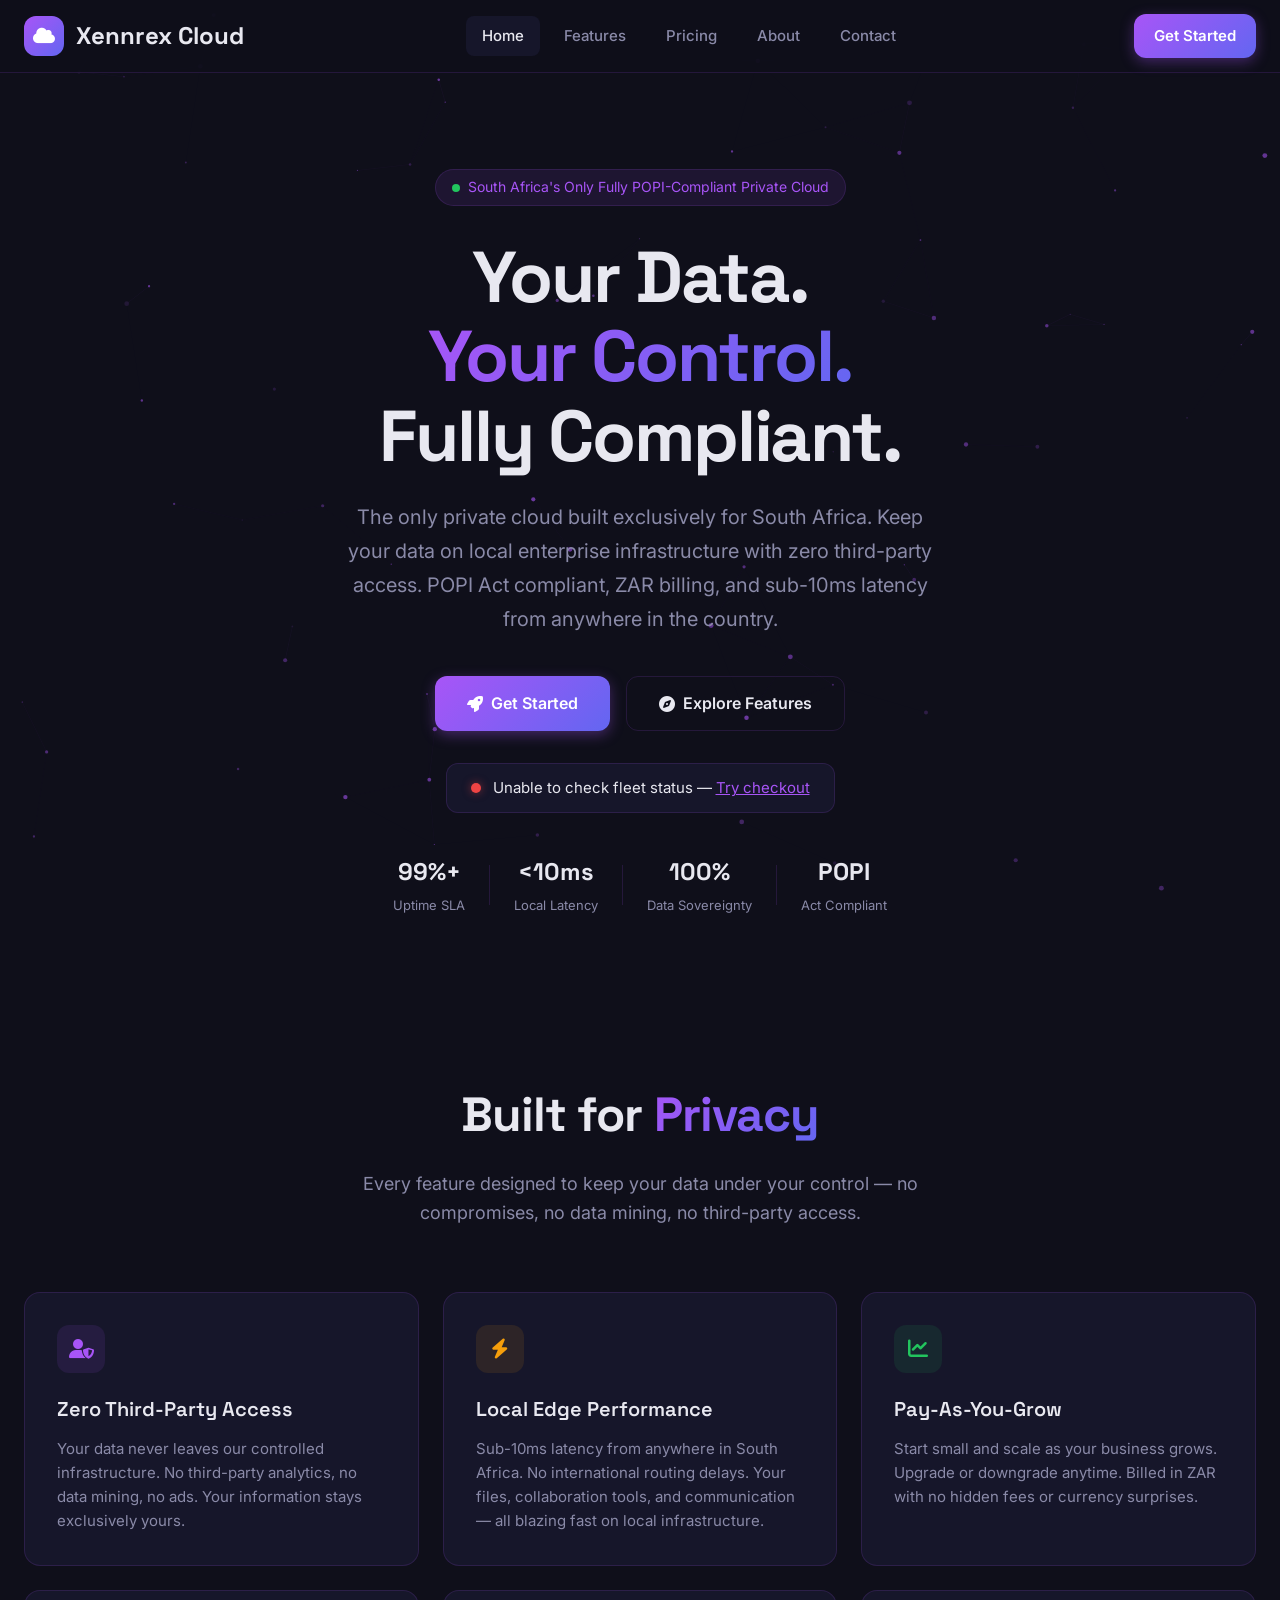
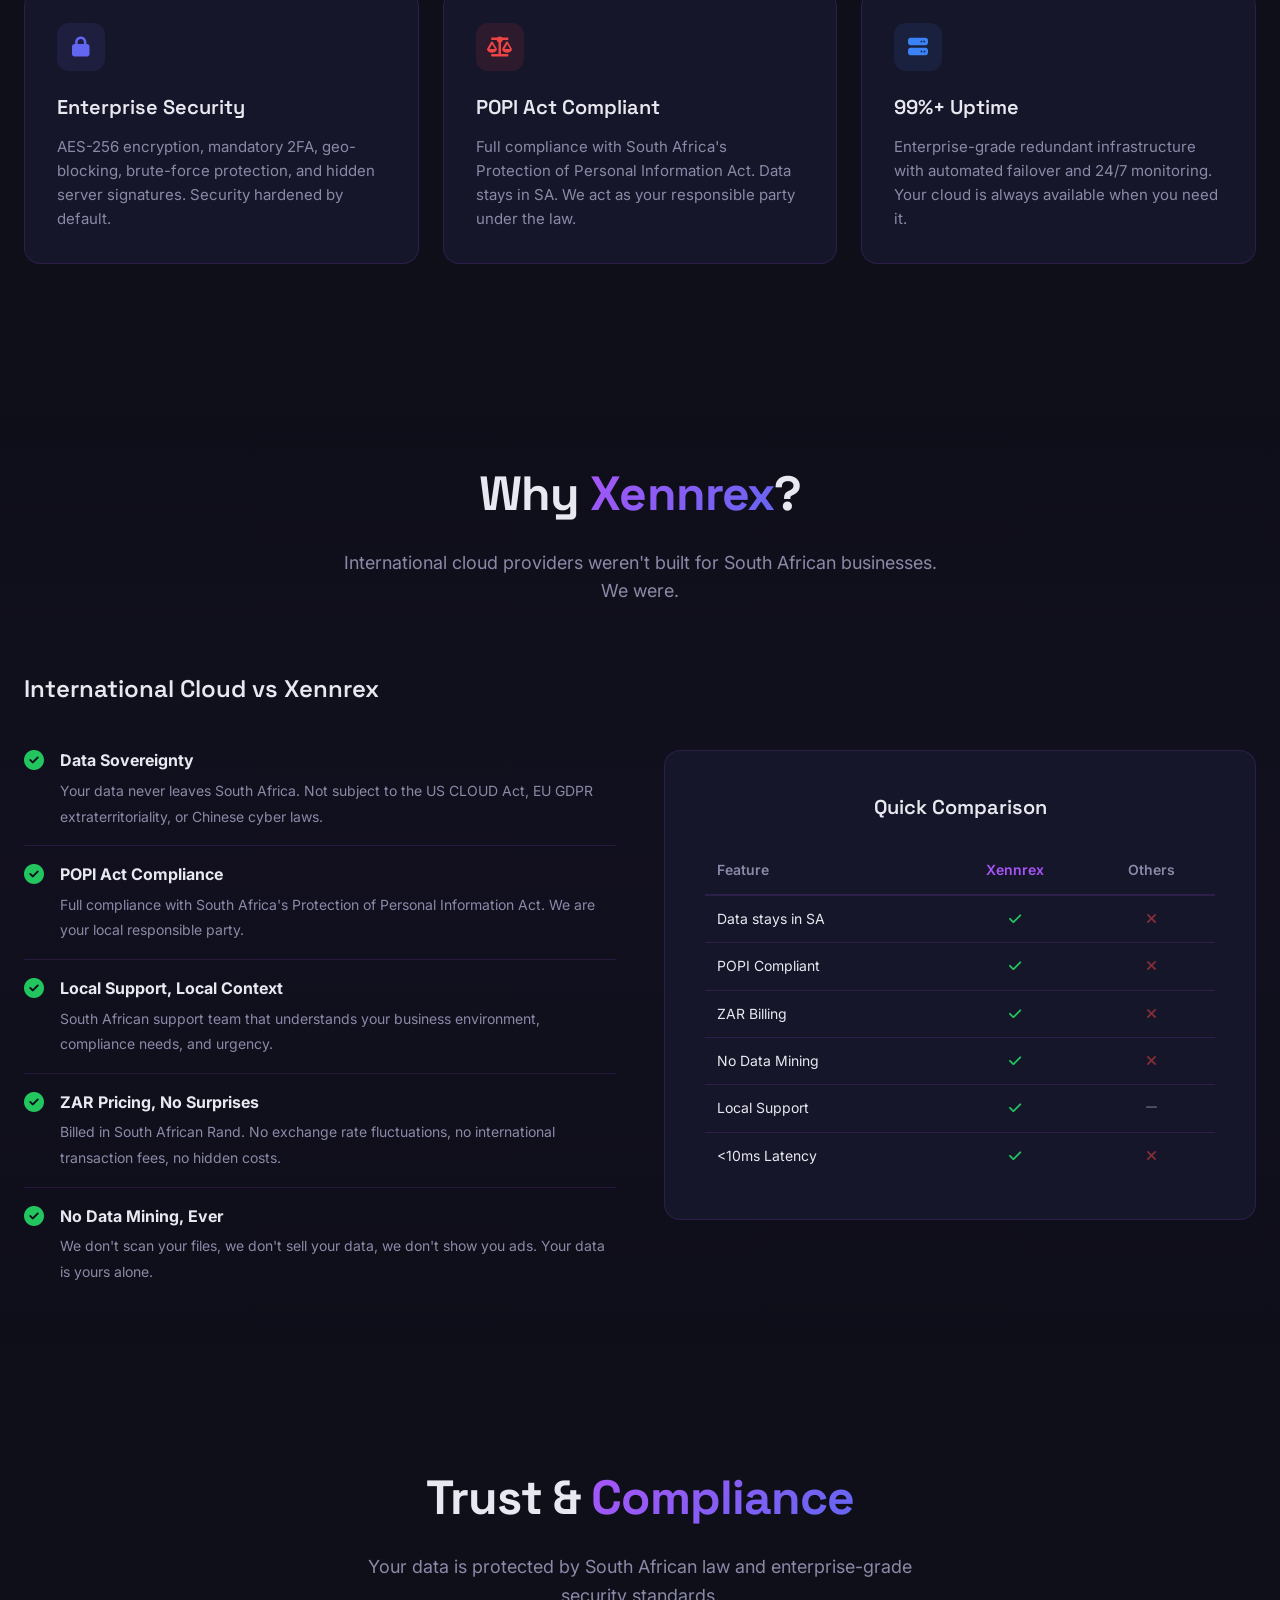
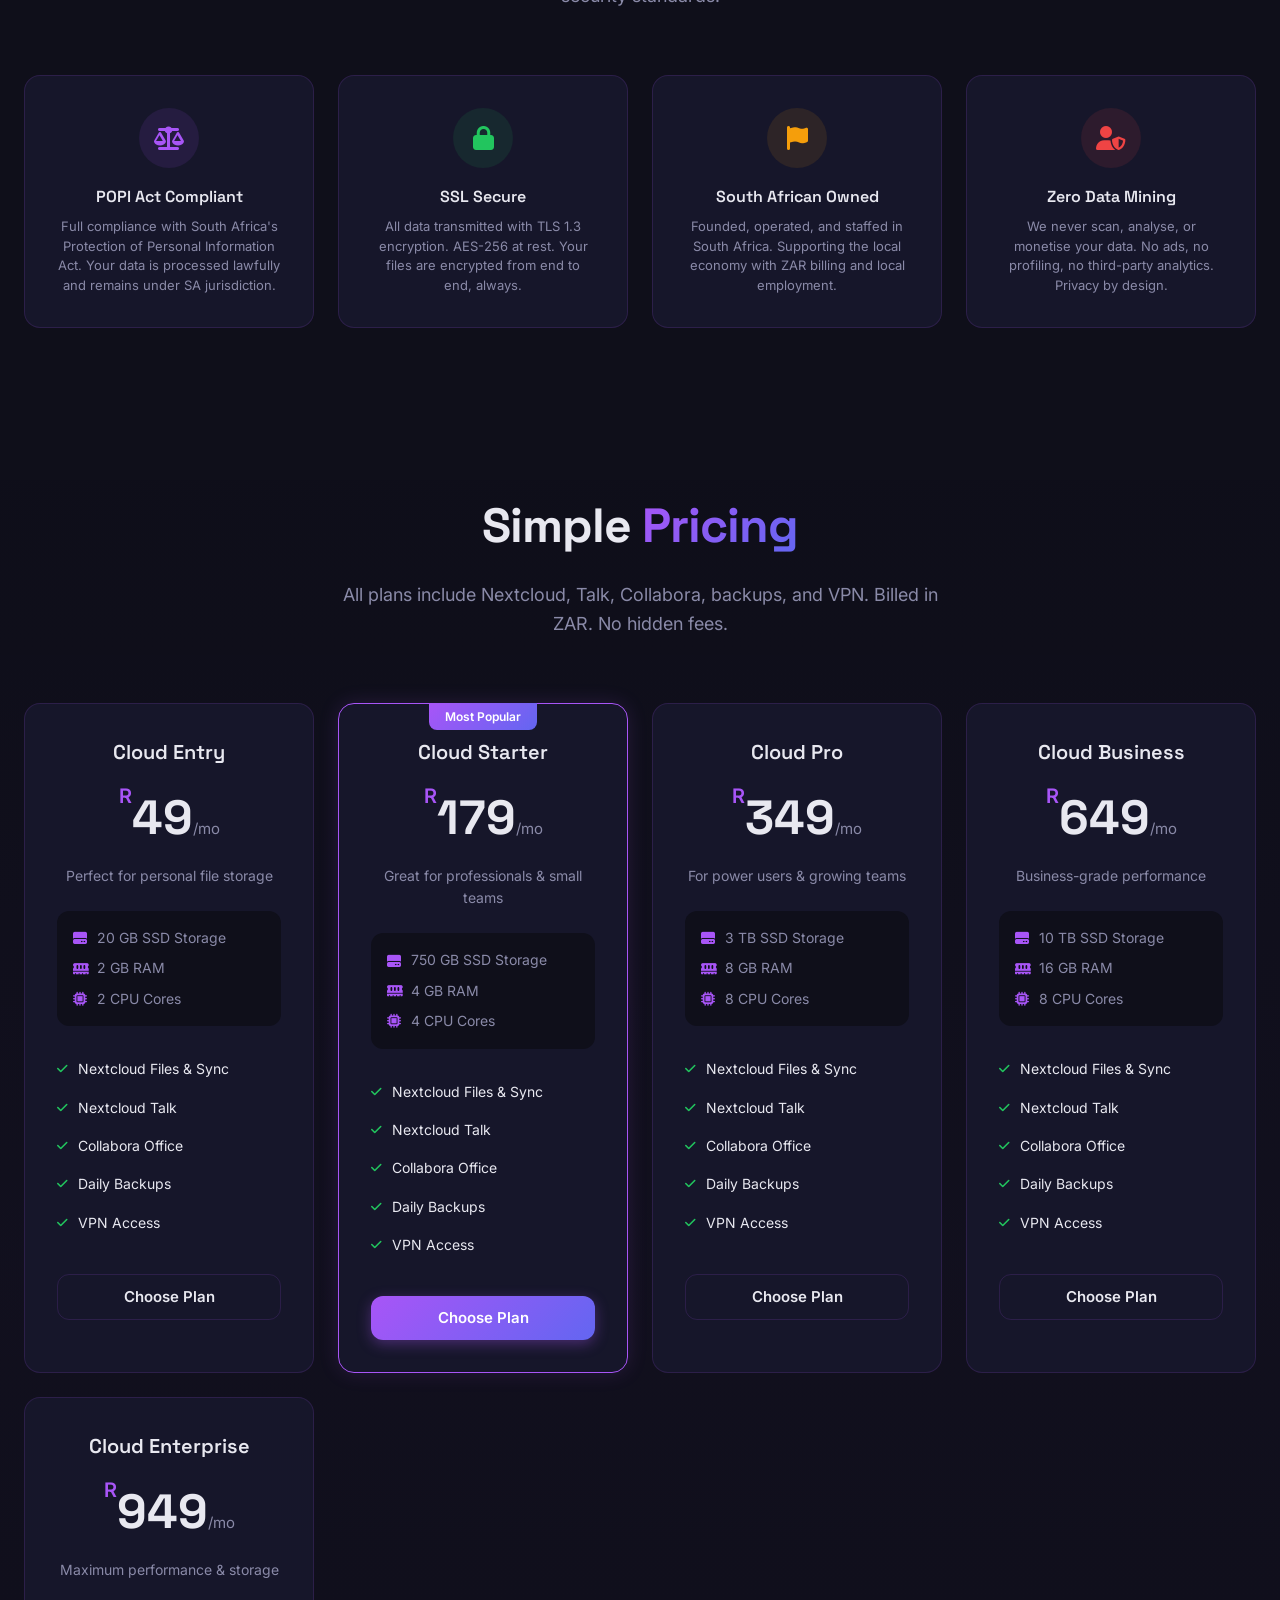
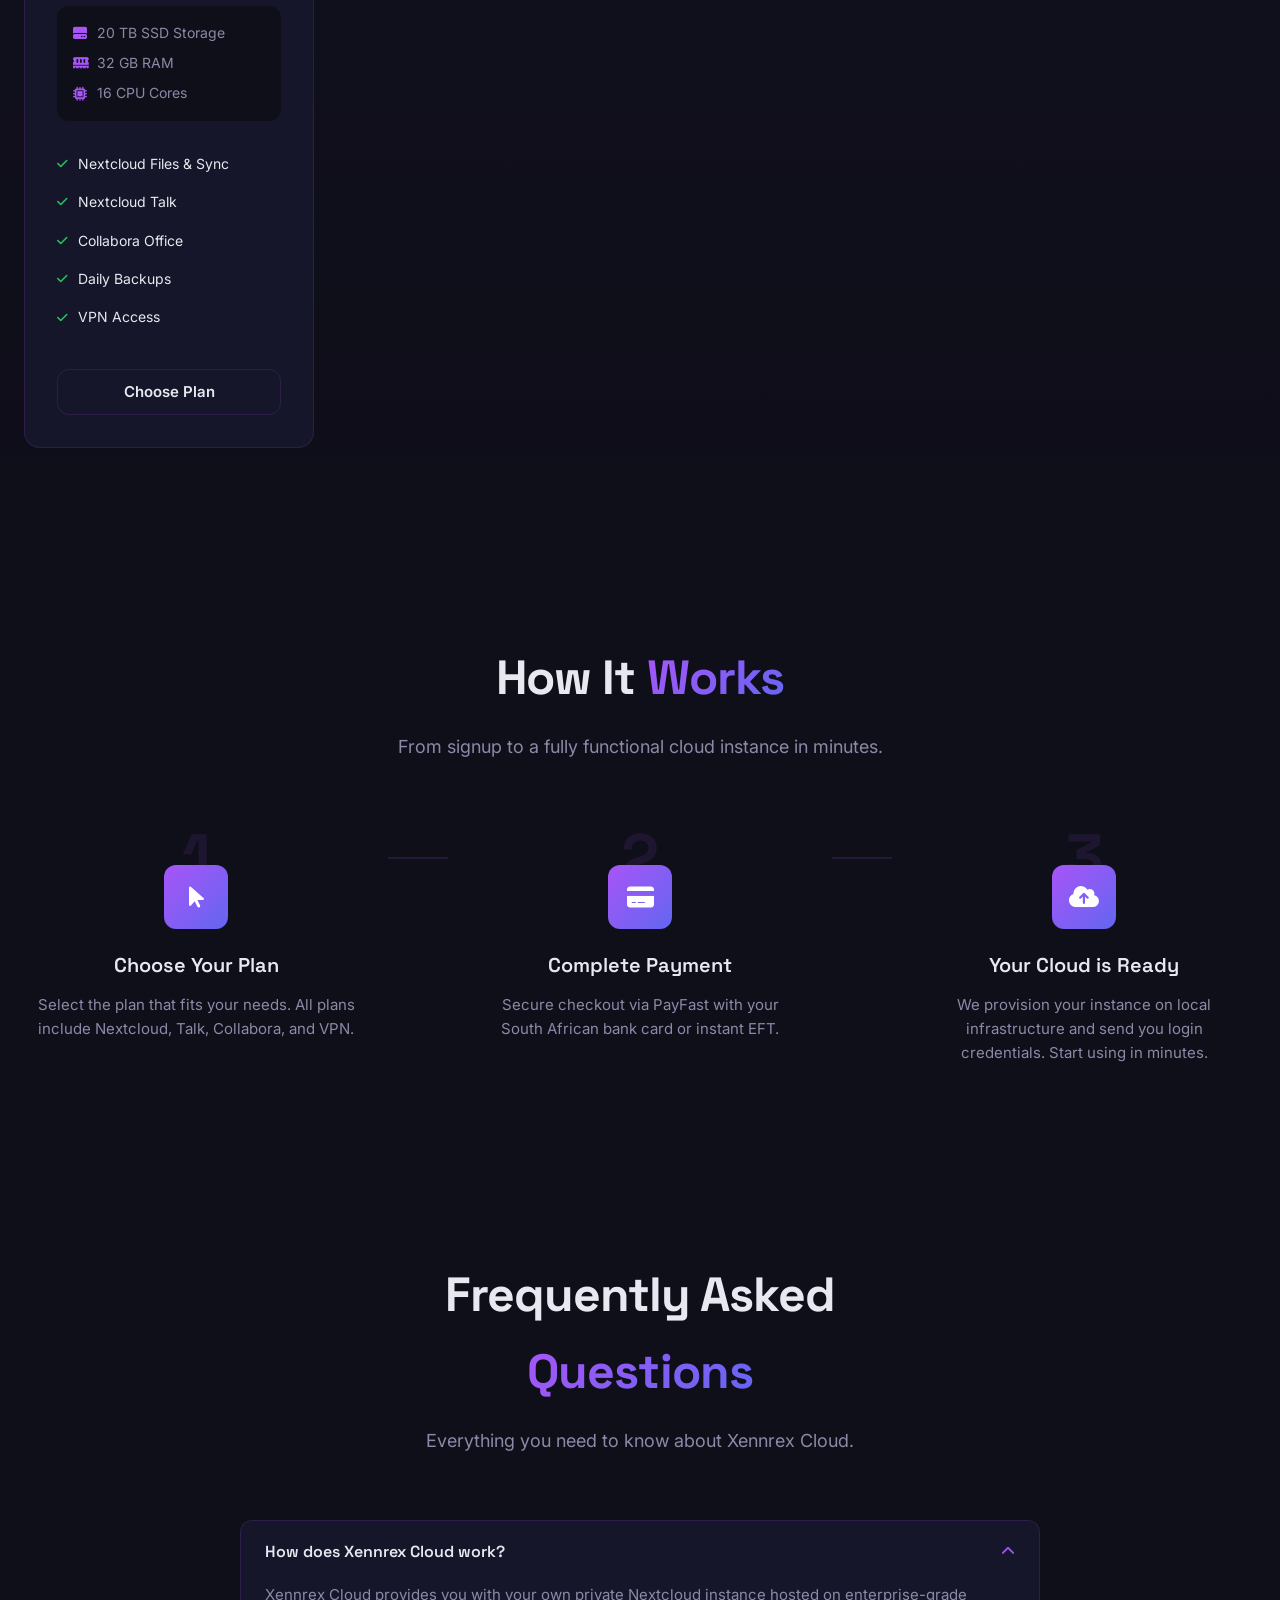
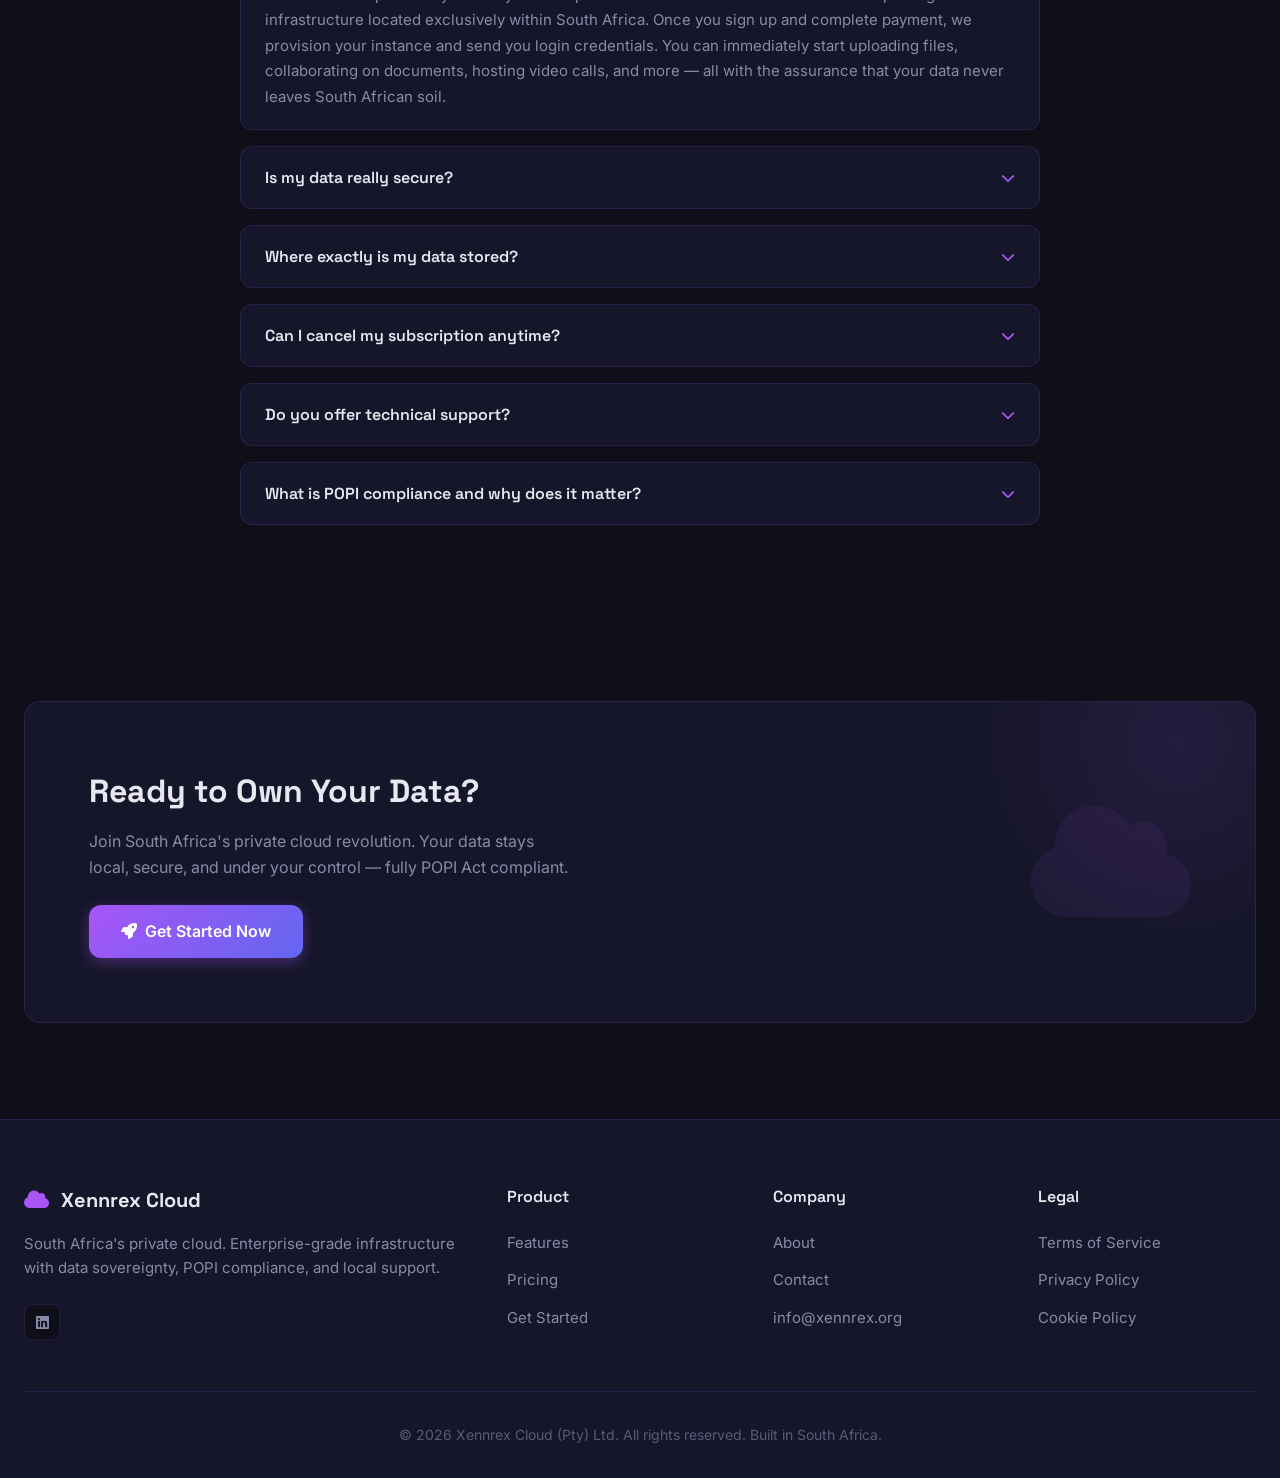
==== commit cf88f2d5: "Add files via upload" ====
--- a/index.html
+++ b/index.html
@@ -3,28 +3,57 @@
 <head>
   <meta charset="UTF-8">
   <meta name="viewport" content="width=device-width, initial-scale=1.0">
-  <title>Xennrex Cloud | South Africa's Private Nextcloud Hosting</title>
-  <meta name="description" content="South Africa's private Raspberry Pi 4 Nextcloud hosting. Your data, your hardware, your control. ZAR billing, local latency.">
+  <title>Xennrex Cloud | South Africa's Private Cloud</title>
+  <meta name="description" content="South Africa's only fully POPI-compliant private cloud. Data sovereignty, local infrastructure, ZAR billing. Your data. Your control. Fully compliant.">
   <link rel="preconnect" href="https://fonts.googleapis.com">
   <link rel="preconnect" href="https://fonts.gstatic.com" crossorigin>
   <link href="https://fonts.googleapis.com/css2?family=Inter:wght@300;400;500;600;700&family=Space+Grotesk:wght@400;500;600;700&display=swap" rel="stylesheet">
   <link rel="stylesheet" href="https://cdnjs.cloudflare.com/ajax/libs/font-awesome/6.5.1/css/all.min.css">
   <link rel="stylesheet" href="styles.css">
+  <style>
+    /* Index page enhancements */
+    .why-xennrex-section { position: relative; z-index: 1; padding: 6rem 0; background: linear-gradient(to bottom, transparent, rgba(168,85,247,0.02), transparent); }
+    .why-xennrex-grid { display: grid; grid-template-columns: 1fr 1fr; gap: 3rem; align-items: center; }
+    .why-xennrex-content h3 { font-family: 'Space Grotesk', sans-serif; font-size: 1.5rem; font-weight: 600; margin-bottom: 1.5rem; color: var(--text-primary); }
+    .why-xennrex-list { list-style: none; }
+    .why-xennrex-list li { display: flex; align-items: flex-start; gap: 1rem; padding: 1rem 0; border-bottom: 1px solid var(--border-color); }
+    .why-xennrex-list li:last-child { border-bottom: none; }
+    .why-xennrex-list i { color: var(--success); font-size: 1.25rem; margin-top: 0.125rem; flex-shrink: 0; }
+    .why-xennrex-list strong { display: block; color: var(--text-primary); font-size: 1rem; margin-bottom: 0.25rem; }
+    .why-xennrex-list span { color: var(--text-muted); font-size: 0.875rem; }
+    .trust-section { position: relative; z-index: 1; padding: 4rem 0; }
+    .trust-grid { display: grid; grid-template-columns: repeat(auto-fit, minmax(200px, 1fr)); gap: 1.5rem; }
+    .trust-card { background: var(--bg-secondary); border: 1px solid var(--border-color); border-radius: var(--radius-lg); padding: 2rem; text-align: center; transition: var(--transition); }
+    .trust-card:hover { border-color: var(--border-glow); box-shadow: var(--shadow-glow); transform: translateY(-4px); }
+    .trust-icon { width: 60px; height: 60px; border-radius: 50%; display: flex; align-items: center; justify-content: center; font-size: 1.5rem; margin: 0 auto 1rem; }
+    .trust-card h4 { font-family: 'Space Grotesk', sans-serif; font-size: 1rem; font-weight: 600; margin-bottom: 0.5rem; }
+    .trust-card p { color: var(--text-muted); font-size: 0.8125rem; line-height: 1.5; }
+    .faq-section { position: relative; z-index: 1; padding: 6rem 0; }
+    .faq-list { max-width: 800px; margin: 0 auto; }
+    .faq-item { background: var(--bg-secondary); border: 1px solid var(--border-color); border-radius: var(--radius); margin-bottom: 1rem; overflow: hidden; transition: var(--transition); }
+    .faq-item:hover { border-color: var(--border-glow); }
+    .faq-question { display: flex; align-items: center; justify-content: space-between; padding: 1.25rem 1.5rem; cursor: pointer; font-family: 'Space Grotesk', sans-serif; font-size: 1rem; font-weight: 600; color: var(--text-primary); background: none; border: none; width: 100%; text-align: left; }
+    .faq-question i { color: var(--accent-purple); font-size: 0.875rem; transition: transform 0.3s ease; }
+    .faq-item.open .faq-question i { transform: rotate(180deg); }
+    .faq-answer { max-height: 0; overflow: hidden; transition: max-height 0.3s ease, padding 0.3s ease; padding: 0 1.5rem; color: var(--text-muted); font-size: 0.9375rem; line-height: 1.7; }
+    .faq-item.open .faq-answer { max-height: 300px; padding: 0 1.5rem 1.25rem; }
+    .comparison-check { color: var(--success); }
+    .comparison-cross { color: var(--danger); opacity: 0.5; }
+    @media (max-width: 768px) {
+      .why-xennrex-grid { grid-template-columns: 1fr; }
+    }
+  </style>
 </head>
 <body>
-  <!-- Particle Canvas Background -->
   <canvas id="particleCanvas"></canvas>
 
   <!-- Navbar -->
   <nav class="navbar">
     <div class="container nav-container">
       <a href="index.html" class="logo">
-        <div class="logo-icon">
-          <i class="fas fa-cloud"></i>
-        </div>
+        <div class="logo-icon"><i class="fas fa-cloud"></i></div>
         <span class="logo-text">Xennrex Cloud</span>
       </a>
-
       <div class="nav-links" id="mobileMenu">
         <a href="index.html" class="nav-link active">Home</a>
         <a href="features.html" class="nav-link">Features</a>
@@ -32,12 +61,9 @@
         <a href="about.html" class="nav-link">About</a>
         <a href="contact.html" class="nav-link">Contact</a>
       </div>
-
       <div class="nav-actions">
         <a href="checkout.html" class="btn btn-primary">Get Started</a>
-        <button class="mobile-menu-toggle" id="mobileMenuToggle" aria-label="Toggle menu">
-          <i class="fas fa-bars"></i>
-        </button>
+        <button class="mobile-menu-toggle" id="mobileMenuToggle" aria-label="Toggle menu"><i class="fas fa-bars"></i></button>
       </div>
     </div>
   </nav>
@@ -47,30 +73,24 @@
     <div class="hero-content">
       <div class="badge reveal">
         <span class="badge-dot"></span>
-        <span>Now provisioning in South Africa</span>
+        <span>South Africa's Only Fully POPI-Compliant Private Cloud</span>
       </div>
 
       <h1 class="hero-title reveal">
         Your Data.<br>
-        <span class="gradient-text">Your Hardware.</span><br>
-        Your Control.
+        <span class="gradient-text">Your Control.</span><br>
+        Fully Compliant.
       </h1>
 
       <p class="hero-subtitle reveal">
-        South Africa's first private Nextcloud hosting platform on Raspberry Pi 4.
-        Keep your data on your own hardware with zero third-party access. Local latency, ZAR billing,
-        and complete digital sovereignty.
+        The only private cloud built exclusively for South Africa. Keep your data on local
+        enterprise infrastructure with zero third-party access. POPI Act compliant,
+        ZAR billing, and sub-10ms latency from anywhere in the country.
       </p>
 
       <div class="hero-actions reveal">
-        <a href="checkout.html" class="btn btn-primary btn-lg">
-          <i class="fas fa-rocket"></i>
-          Launch Your Cloud
-        </a>
-        <a href="features.html" class="btn btn-outline btn-lg">
-          <i class="fas fa-compass"></i>
-          Explore Features
-        </a>
+        <a href="checkout.html" class="btn btn-primary btn-lg"><i class="fas fa-rocket"></i> Get Started</a>
+        <a href="features.html" class="btn btn-outline btn-lg"><i class="fas fa-compass"></i> Explore Features</a>
       </div>
 
       <!-- Fleet Status -->
@@ -84,12 +104,12 @@
       <!-- Stats bar -->
       <div class="hero-stats reveal">
         <div class="stat-item">
-          <span class="stat-value">99.9%</span>
+          <span class="stat-value">99%+</span>
           <span class="stat-label">Uptime SLA</span>
         </div>
         <div class="stat-divider"></div>
         <div class="stat-item">
-          <span class="stat-value">&lt;50ms</span>
+          <span class="stat-value">&lt;10ms</span>
           <span class="stat-label">Local Latency</span>
         </div>
         <div class="stat-divider"></div>
@@ -99,8 +119,8 @@
         </div>
         <div class="stat-divider"></div>
         <div class="stat-item">
-          <span class="stat-value">24/7</span>
-          <span class="stat-label">Local Support</span>
+          <span class="stat-value">POPI</span>
+          <span class="stat-label">Act Compliant</span>
         </div>
       </div>
     </div>
@@ -111,56 +131,157 @@
     <div class="container">
       <div class="section-header reveal">
         <h2 class="section-title">Built for <span class="gradient-text">Privacy</span></h2>
-        <p class="section-subtitle">Every feature designed to keep your data under your control — no compromises.</p>
+        <p class="section-subtitle">Every feature designed to keep your data under your control — no compromises, no data mining, no third-party access.</p>
       </div>
 
       <div class="features-grid">
         <div class="feature-card reveal">
-          <div class="feature-icon icon-shield">
-            <i class="fas fa-shield-alt"></i>
-          </div>
+          <div class="feature-icon icon-shield"><i class="fas fa-user-shield"></i></div>
           <h3>Zero Third-Party Access</h3>
-          <p>Your data lives exclusively on your dedicated Raspberry Pi 4. No cloud provider, no data mining, no surveillance. Absolute privacy guaranteed.</p>
+          <p>Your data never leaves our controlled infrastructure. No third-party analytics, no data mining, no ads. Your information stays exclusively yours.</p>
         </div>
 
         <div class="feature-card reveal">
-          <div class="feature-icon icon-bolt">
-            <i class="fas fa-bolt"></i>
-          </div>
+          <div class="feature-icon icon-bolt"><i class="fas fa-bolt"></i></div>
           <h3>Local Edge Performance</h3>
-          <p>Sub-50ms latency from anywhere in South Africa. Your files, collaboration tools, and communication — all blazing fast on local infrastructure.</p>
+          <p>Sub-10ms latency from anywhere in South Africa. No international routing delays. Your files, collaboration tools, and communication — all blazing fast on local infrastructure.</p>
         </div>
 
         <div class="feature-card reveal">
-          <div class="feature-icon icon-chart">
-            <i class="fas fa-chart-line"></i>
-          </div>
+          <div class="feature-icon icon-chart"><i class="fas fa-chart-line"></i></div>
           <h3>Pay-As-You-Grow</h3>
-          <p>Start small and scale effortlessly. Upgrade your plan anytime as your storage and performance needs grow — billed in ZAR, no surprises.</p>
+          <p>Start small and scale as your business grows. Upgrade or downgrade anytime. Billed in ZAR with no hidden fees or currency surprises.</p>
         </div>
 
         <div class="feature-card reveal">
-          <div class="feature-icon icon-lock">
-            <i class="fas fa-lock"></i>
-          </div>
+          <div class="feature-icon icon-lock"><i class="fas fa-lock"></i></div>
           <h3>Enterprise Security</h3>
-          <p>Brute-force protection, 2FA enforcement, geo-blocking, Tailscale VPN mesh, encrypted backups, and hidden server headers. Security hardened by default.</p>
+          <p>AES-256 encryption, mandatory 2FA, geo-blocking, brute-force protection, and hidden server signatures. Security hardened by default.</p>
         </div>
 
         <div class="feature-card reveal">
-          <div class="feature-icon icon-heartbeat">
-            <i class="fas fa-heartbeat"></i>
-          </div>
-          <h3>Auto-Healing Fleet</h3>
-          <p>Our monitoring fleet continuously checks node health. Failed services auto-restart, backups run automatically, and issues are detected before they affect you.</p>
+          <div class="feature-icon icon-heartbeat"><i class="fas fa-balance-scale"></i></div>
+          <h3>POPI Act Compliant</h3>
+          <p>Full compliance with South Africa's Protection of Personal Information Act. Data stays in SA. We act as your responsible party under the law.</p>
         </div>
 
         <div class="feature-card reveal">
-          <div class="feature-icon icon-headset">
-            <i class="fas fa-headset"></i>
-          </div>
-          <h3>Local Support</h3>
-          <p>South African support team that understands your needs. Email, knowledge base, and direct assistance when you need it most.</p>
+          <div class="feature-icon icon-headset"><i class="fas fa-server"></i></div>
+          <h3>99%+ Uptime</h3>
+          <p>Enterprise-grade redundant infrastructure with automated failover and 24/7 monitoring. Your cloud is always available when you need it.</p>
+        </div>
+      </div>
+    </div>
+  </section>
+
+  <!-- Why Xennrex Section -->
+  <section class="why-xennrex-section">
+    <div class="container">
+      <div class="section-header reveal">
+        <h2 class="section-title">Why <span class="gradient-text">Xennrex</span>?</h2>
+        <p class="section-subtitle">International cloud providers weren't built for South African businesses. We were.</p>
+      </div>
+      <div class="why-xennrex-grid reveal">
+        <div class="why-xennrex-content">
+          <h3>International Cloud vs Xennrex</h3>
+          <ul class="why-xennrex-list">
+            <li>
+              <i class="fas fa-check-circle"></i>
+              <div><strong>Data Sovereignty</strong><span>Your data never leaves South Africa. Not subject to the US CLOUD Act, EU GDPR extraterritoriality, or Chinese cyber laws.</span></div>
+            </li>
+            <li>
+              <i class="fas fa-check-circle"></i>
+              <div><strong>POPI Act Compliance</strong><span>Full compliance with South Africa's Protection of Personal Information Act. We are your local responsible party.</span></div>
+            </li>
+            <li>
+              <i class="fas fa-check-circle"></i>
+              <div><strong>Local Support, Local Context</strong><span>South African support team that understands your business environment, compliance needs, and urgency.</span></div>
+            </li>
+            <li>
+              <i class="fas fa-check-circle"></i>
+              <div><strong>ZAR Pricing, No Surprises</strong><span>Billed in South African Rand. No exchange rate fluctuations, no international transaction fees, no hidden costs.</span></div>
+            </li>
+            <li>
+              <i class="fas fa-check-circle"></i>
+              <div><strong>No Data Mining, Ever</strong><span>We don't scan your files, we don't sell your data, we don't show you ads. Your data is yours alone.</span></div>
+            </li>
+          </ul>
+        </div>
+        <div class="feature-card" style="padding: 2.5rem;">
+          <h3 style="font-family: 'Space Grotesk', sans-serif; font-size: 1.25rem; margin-bottom: 1.5rem; text-align: center;">Quick Comparison</h3>
+          <table style="width: 100%; font-size: 0.875rem; border-collapse: collapse;">
+            <thead>
+              <tr style="border-bottom: 2px solid var(--border-color);">
+                <th style="text-align: left; padding: 0.75rem; color: var(--text-muted); font-weight: 600;">Feature</th>
+                <th style="text-align: center; padding: 0.75rem; color: var(--accent-purple); font-weight: 600;">Xennrex</th>
+                <th style="text-align: center; padding: 0.75rem; color: var(--text-muted); font-weight: 600;">Others</th>
+              </tr>
+            </thead>
+            <tbody>
+              <tr style="border-bottom: 1px solid var(--border-color);">
+                <td style="padding: 0.75rem; color: var(--text-primary);">Data stays in SA</td>
+                <td style="text-align: center;"><i class="fas fa-check comparison-check"></i></td>
+                <td style="text-align: center;"><i class="fas fa-times comparison-cross"></i></td>
+              </tr>
+              <tr style="border-bottom: 1px solid var(--border-color);">
+                <td style="padding: 0.75rem; color: var(--text-primary);">POPI Compliant</td>
+                <td style="text-align: center;"><i class="fas fa-check comparison-check"></i></td>
+                <td style="text-align: center;"><i class="fas fa-times comparison-cross"></i></td>
+              </tr>
+              <tr style="border-bottom: 1px solid var(--border-color);">
+                <td style="padding: 0.75rem; color: var(--text-primary);">ZAR Billing</td>
+                <td style="text-align: center;"><i class="fas fa-check comparison-check"></i></td>
+                <td style="text-align: center;"><i class="fas fa-times comparison-cross"></i></td>
+              </tr>
+              <tr style="border-bottom: 1px solid var(--border-color);">
+                <td style="padding: 0.75rem; color: var(--text-primary);">No Data Mining</td>
+                <td style="text-align: center;"><i class="fas fa-check comparison-check"></i></td>
+                <td style="text-align: center;"><i class="fas fa-times comparison-cross"></i></td>
+              </tr>
+              <tr style="border-bottom: 1px solid var(--border-color);">
+                <td style="padding: 0.75rem; color: var(--text-primary);">Local Support</td>
+                <td style="text-align: center;"><i class="fas fa-check comparison-check"></i></td>
+                <td style="text-align: center;"><i class="fas fa-minus" style="color: var(--text-muted); opacity: 0.5;"></i></td>
+              </tr>
+              <tr>
+                <td style="padding: 0.75rem; color: var(--text-primary);">&lt;10ms Latency</td>
+                <td style="text-align: center;"><i class="fas fa-check comparison-check"></i></td>
+                <td style="text-align: center;"><i class="fas fa-times comparison-cross"></i></td>
+              </tr>
+            </tbody>
+          </table>
+        </div>
+      </div>
+    </div>
+  </section>
+
+  <!-- Trust / Compliance Badges Section -->
+  <section class="trust-section">
+    <div class="container">
+      <div class="section-header reveal">
+        <h2 class="section-title">Trust &amp; <span class="gradient-text">Compliance</span></h2>
+        <p class="section-subtitle">Your data is protected by South African law and enterprise-grade security standards.</p>
+      </div>
+      <div class="trust-grid reveal">
+        <div class="trust-card">
+          <div class="trust-icon" style="background: rgba(168,85,247,0.1); color: var(--accent-purple);"><i class="fas fa-balance-scale"></i></div>
+          <h4>POPI Act Compliant</h4>
+          <p>Full compliance with South Africa's Protection of Personal Information Act. Your data is processed lawfully and remains under SA jurisdiction.</p>
+        </div>
+        <div class="trust-card">
+          <div class="trust-icon" style="background: rgba(34,197,94,0.1); color: var(--success);"><i class="fas fa-lock"></i></div>
+          <h4>SSL Secure</h4>
+          <p>All data transmitted with TLS 1.3 encryption. AES-256 at rest. Your files are encrypted from end to end, always.</p>
+        </div>
+        <div class="trust-card">
+          <div class="trust-icon" style="background: rgba(245,158,11,0.1); color: var(--warning);"><i class="fas fa-flag"></i></div>
+          <h4>South African Owned</h4>
+          <p>Founded, operated, and staffed in South Africa. Supporting the local economy with ZAR billing and local employment.</p>
+        </div>
+        <div class="trust-card">
+          <div class="trust-icon" style="background: rgba(239,68,68,0.1); color: var(--danger);"><i class="fas fa-user-shield"></i></div>
+          <h4>Zero Data Mining</h4>
+          <p>We never scan, analyse, or monetise your data. No ads, no profiling, no third-party analytics. Privacy by design.</p>
         </div>
       </div>
     </div>
@@ -179,11 +300,7 @@
         <div class="pricing-card reveal">
           <div class="pricing-header">
             <h3>Cloud Entry</h3>
-            <div class="pricing-price">
-              <span class="currency">R</span>
-              <span class="amount">49</span>
-              <span class="period">/mo</span>
-            </div>
+            <div class="pricing-price"><span class="currency">R</span><span class="amount">49</span><span class="period">/mo</span></div>
             <p class="pricing-desc">Perfect for personal file storage</p>
           </div>
           <div class="pricing-specs">
@@ -192,11 +309,11 @@
             <div class="spec"><i class="fas fa-microchip"></i> 2 CPU Cores</div>
           </div>
           <ul class="pricing-features-list">
-            <li><i class="fas fa-check"></i> Nextcloud Files & Sync</li>
+            <li><i class="fas fa-check"></i> Nextcloud Files &amp; Sync</li>
             <li><i class="fas fa-check"></i> Nextcloud Talk</li>
             <li><i class="fas fa-check"></i> Collabora Office</li>
             <li><i class="fas fa-check"></i> Daily Backups</li>
-            <li><i class="fas fa-check"></i> Tailscale VPN</li>
+            <li><i class="fas fa-check"></i> VPN Access</li>
           </ul>
           <a href="checkout.html?plan=entry" class="btn btn-outline btn-full">Choose Plan</a>
         </div>
@@ -206,12 +323,8 @@
           <div class="popular-badge">Most Popular</div>
           <div class="pricing-header">
             <h3>Cloud Starter</h3>
-            <div class="pricing-price">
-              <span class="currency">R</span>
-              <span class="amount">179</span>
-              <span class="period">/mo</span>
-            </div>
-            <p class="pricing-desc">Great for professionals & small teams</p>
+            <div class="pricing-price"><span class="currency">R</span><span class="amount">179</span><span class="period">/mo</span></div>
+            <p class="pricing-desc">Great for professionals &amp; small teams</p>
           </div>
           <div class="pricing-specs">
             <div class="spec"><i class="fas fa-hdd"></i> 750 GB SSD Storage</div>
@@ -219,11 +332,11 @@
             <div class="spec"><i class="fas fa-microchip"></i> 4 CPU Cores</div>
           </div>
           <ul class="pricing-features-list">
-            <li><i class="fas fa-check"></i> Nextcloud Files & Sync</li>
+            <li><i class="fas fa-check"></i> Nextcloud Files &amp; Sync</li>
             <li><i class="fas fa-check"></i> Nextcloud Talk</li>
             <li><i class="fas fa-check"></i> Collabora Office</li>
             <li><i class="fas fa-check"></i> Daily Backups</li>
-            <li><i class="fas fa-check"></i> Tailscale VPN</li>
+            <li><i class="fas fa-check"></i> VPN Access</li>
           </ul>
           <a href="checkout.html?plan=starter" class="btn btn-primary btn-full">Choose Plan</a>
         </div>
@@ -232,12 +345,8 @@
         <div class="pricing-card reveal">
           <div class="pricing-header">
             <h3>Cloud Pro</h3>
-            <div class="pricing-price">
-              <span class="currency">R</span>
-              <span class="amount">349</span>
-              <span class="period">/mo</span>
-            </div>
-            <p class="pricing-desc">For power users & growing teams</p>
+            <div class="pricing-price"><span class="currency">R</span><span class="amount">349</span><span class="period">/mo</span></div>
+            <p class="pricing-desc">For power users &amp; growing teams</p>
           </div>
           <div class="pricing-specs">
             <div class="spec"><i class="fas fa-hdd"></i> 3 TB SSD Storage</div>
@@ -245,11 +354,11 @@
             <div class="spec"><i class="fas fa-microchip"></i> 8 CPU Cores</div>
           </div>
           <ul class="pricing-features-list">
-            <li><i class="fas fa-check"></i> Nextcloud Files & Sync</li>
+            <li><i class="fas fa-check"></i> Nextcloud Files &amp; Sync</li>
             <li><i class="fas fa-check"></i> Nextcloud Talk</li>
             <li><i class="fas fa-check"></i> Collabora Office</li>
             <li><i class="fas fa-check"></i> Daily Backups</li>
-            <li><i class="fas fa-check"></i> Tailscale VPN</li>
+            <li><i class="fas fa-check"></i> VPN Access</li>
           </ul>
           <a href="checkout.html?plan=pro" class="btn btn-outline btn-full">Choose Plan</a>
         </div>
@@ -258,11 +367,7 @@
         <div class="pricing-card reveal">
           <div class="pricing-header">
             <h3>Cloud Business</h3>
-            <div class="pricing-price">
-              <span class="currency">R</span>
-              <span class="amount">649</span>
-              <span class="period">/mo</span>
-            </div>
+            <div class="pricing-price"><span class="currency">R</span><span class="amount">649</span><span class="period">/mo</span></div>
             <p class="pricing-desc">Business-grade performance</p>
           </div>
           <div class="pricing-specs">
@@ -271,11 +376,11 @@
             <div class="spec"><i class="fas fa-microchip"></i> 8 CPU Cores</div>
           </div>
           <ul class="pricing-features-list">
-            <li><i class="fas fa-check"></i> Nextcloud Files & Sync</li>
+            <li><i class="fas fa-check"></i> Nextcloud Files &amp; Sync</li>
             <li><i class="fas fa-check"></i> Nextcloud Talk</li>
             <li><i class="fas fa-check"></i> Collabora Office</li>
             <li><i class="fas fa-check"></i> Daily Backups</li>
-            <li><i class="fas fa-check"></i> Tailscale VPN</li>
+            <li><i class="fas fa-check"></i> VPN Access</li>
           </ul>
           <a href="checkout.html?plan=business" class="btn btn-outline btn-full">Choose Plan</a>
         </div>
@@ -284,12 +389,8 @@
         <div class="pricing-card reveal">
           <div class="pricing-header">
             <h3>Cloud Enterprise</h3>
-            <div class="pricing-price">
-              <span class="currency">R</span>
-              <span class="amount">949</span>
-              <span class="period">/mo</span>
-            </div>
-            <p class="pricing-desc">Maximum performance & storage</p>
+            <div class="pricing-price"><span class="currency">R</span><span class="amount">949</span><span class="period">/mo</span></div>
+            <p class="pricing-desc">Maximum performance &amp; storage</p>
           </div>
           <div class="pricing-specs">
             <div class="spec"><i class="fas fa-hdd"></i> 20 TB SSD Storage</div>
@@ -297,11 +398,11 @@
             <div class="spec"><i class="fas fa-microchip"></i> 16 CPU Cores</div>
           </div>
           <ul class="pricing-features-list">
-            <li><i class="fas fa-check"></i> Nextcloud Files & Sync</li>
+            <li><i class="fas fa-check"></i> Nextcloud Files &amp; Sync</li>
             <li><i class="fas fa-check"></i> Nextcloud Talk</li>
             <li><i class="fas fa-check"></i> Collabora Office</li>
             <li><i class="fas fa-check"></i> Daily Backups</li>
-            <li><i class="fas fa-check"></i> Tailscale VPN</li>
+            <li><i class="fas fa-check"></i> VPN Access</li>
           </ul>
           <a href="checkout.html?plan=enterprise" class="btn btn-outline btn-full">Choose Plan</a>
         </div>
@@ -314,9 +415,8 @@
     <div class="container">
       <div class="section-header reveal">
         <h2 class="section-title">How It <span class="gradient-text">Works</span></h2>
-        <p class="section-subtitle">From signup to a fully functional Nextcloud instance in minutes.</p>
-      </div>
-
+        <p class="section-subtitle">From signup to a fully functional cloud instance in minutes.</p>
+      </div>
       <div class="steps">
         <div class="step reveal">
           <div class="step-number">1</div>
@@ -324,23 +424,55 @@
           <h3>Choose Your Plan</h3>
           <p>Select the plan that fits your needs. All plans include Nextcloud, Talk, Collabora, and VPN.</p>
         </div>
-
         <div class="step-connector"></div>
-
         <div class="step reveal">
           <div class="step-number">2</div>
           <div class="step-icon"><i class="fas fa-credit-card"></i></div>
           <h3>Complete Payment</h3>
           <p>Secure checkout via PayFast with your South African bank card or instant EFT.</p>
         </div>
-
         <div class="step-connector"></div>
-
         <div class="step reveal">
           <div class="step-number">3</div>
           <div class="step-icon"><i class="fas fa-cloud-upload-alt"></i></div>
           <h3>Your Cloud is Ready</h3>
-          <p>We provision your dedicated Pi4, configure Nextcloud, and send you login credentials. Start using in minutes.</p>
+          <p>We provision your instance on local infrastructure and send you login credentials. Start using in minutes.</p>
+        </div>
+      </div>
+    </div>
+  </section>
+
+  <!-- FAQ Section -->
+  <section class="faq-section" id="faq">
+    <div class="container">
+      <div class="section-header reveal">
+        <h2 class="section-title">Frequently Asked <span class="gradient-text">Questions</span></h2>
+        <p class="section-subtitle">Everything you need to know about Xennrex Cloud.</p>
+      </div>
+      <div class="faq-list reveal">
+        <div class="faq-item open">
+          <button class="faq-question" aria-expanded="true">How does Xennrex Cloud work? <i class="fas fa-chevron-down"></i></button>
+          <div class="faq-answer">Xennrex Cloud provides you with your own private Nextcloud instance hosted on enterprise-grade infrastructure located exclusively within South Africa. Once you sign up and complete payment, we provision your instance and send you login credentials. You can immediately start uploading files, collaborating on documents, hosting video calls, and more — all with the assurance that your data never leaves South African soil.</div>
+        </div>
+        <div class="faq-item">
+          <button class="faq-question" aria-expanded="false">Is my data really secure? <i class="fas fa-chevron-down"></i></button>
+          <div class="faq-answer">Absolutely. We implement AES-256 encryption for data at rest and TLS 1.3 for data in transit. Mandatory two-factor authentication, geo-blocking, brute-force protection, and hidden server signatures are standard on all accounts. Our infrastructure is monitored 24/7 and we perform daily encrypted backups with point-in-time recovery.</div>
+        </div>
+        <div class="faq-item">
+          <button class="faq-question" aria-expanded="false">Where exactly is my data stored? <i class="fas fa-chevron-down"></i></button>
+          <div class="faq-answer">Your data is stored exclusively on enterprise-grade servers physically located within South Africa. We use redundant distributed storage with automatic replication across multiple South African data centre locations. Your data never leaves the country's jurisdiction and is fully protected under South African law, including the POPI Act.</div>
+        </div>
+        <div class="faq-item">
+          <button class="faq-question" aria-expanded="false">Can I cancel my subscription anytime? <i class="fas fa-chevron-down"></i></button>
+          <div class="faq-answer">Yes. You can cancel your subscription at any time with no cancellation fees. Upon cancellation, you have 30 days to export your data before your instance is permanently deleted. We provide full data portability — export your files, contacts, and calendars in standard formats at any time.</div>
+        </div>
+        <div class="faq-item">
+          <button class="faq-question" aria-expanded="false">Do you offer technical support? <i class="fas fa-chevron-down"></i></button>
+          <div class="faq-answer">Yes. All plans include email support with same-business-day response times. Our support team is based in South Africa and understands the local business context. We also provide a comprehensive knowledge base with setup guides, troubleshooting articles, and video tutorials.</div>
+        </div>
+        <div class="faq-item">
+          <button class="faq-question" aria-expanded="false">What is POPI compliance and why does it matter? <i class="fas fa-chevron-down"></i></button>
+          <div class="faq-answer">The Protection of Personal Information Act (POPI Act) is South Africa's data protection law. It regulates how personal information must be processed, stored, and protected. Using a POPI-compliant cloud provider like Xennrex ensures your business meets its legal obligations, avoids penalties of up to R10 million, and demonstrates to your customers that you take their data privacy seriously.</div>
         </div>
       </div>
     </div>
@@ -352,15 +484,10 @@
       <div class="cta-card reveal">
         <div class="cta-content">
           <h2>Ready to Own Your Data?</h2>
-          <p>Join South Africa's private cloud revolution. Your data stays on your hardware, under your control.</p>
-          <a href="checkout.html" class="btn btn-primary btn-lg">
-            <i class="fas fa-rocket"></i>
-            Launch Your Cloud Now
-          </a>
-        </div>
-        <div class="cta-decoration">
-          <i class="fas fa-cloud"></i>
-        </div>
+          <p>Join South Africa's private cloud revolution. Your data stays local, secure, and under your control — fully POPI Act compliant.</p>
+          <a href="checkout.html" class="btn btn-primary btn-lg"><i class="fas fa-rocket"></i> Get Started Now</a>
+        </div>
+        <div class="cta-decoration"><i class="fas fa-cloud"></i></div>
       </div>
     </div>
   </section>
@@ -370,49 +497,18 @@
     <div class="container">
       <div class="footer-grid">
         <div class="footer-brand">
-          <a href="index.html" class="footer-logo">
-            <i class="fas fa-cloud"></i>
-            <span>Xennrex Cloud</span>
-          </a>
-          <p class="footer-desc">South Africa's private Nextcloud hosting on Raspberry Pi 4. Your data, your hardware, your control.</p>
+          <a href="index.html" class="footer-logo"><i class="fas fa-cloud"></i><span>Xennrex Cloud</span></a>
+          <p class="footer-desc">South Africa's private cloud. Enterprise-grade infrastructure with data sovereignty, POPI compliance, and local support.</p>
           <div class="footer-social">
-            <a href="#" aria-label="Twitter"><i class="fab fa-twitter"></i></a>
-            <a href="#" aria-label="GitHub"><i class="fab fa-github"></i></a>
             <a href="#" aria-label="LinkedIn"><i class="fab fa-linkedin"></i></a>
           </div>
         </div>
-
-        <div class="footer-links-col">
-          <h4>Product</h4>
-          <ul>
-            <li><a href="features.html">Features</a></li>
-            <li><a href="index.html#pricing">Pricing</a></li>
-            <li><a href="checkout.html">Get Started</a></li>
-            <li><a href="admin-dashboard.html">Admin</a></li>
-          </ul>
-        </div>
-
-        <div class="footer-links-col">
-          <h4>Company</h4>
-          <ul>
-            <li><a href="about.html">About</a></li>
-            <li><a href="contact.html">Contact</a></li>
-            <li><a href="mailto:info@xennrex.org">info@xennrex.org</a></li>
-          </ul>
-        </div>
-
-        <div class="footer-links-col">
-          <h4>Legal</h4>
-          <ul>
-            <li><a href="terms.html">Terms of Service</a></li>
-            <li><a href="privacy.html">Privacy Policy</a></li>
-            <li><a href="cookies.html">Cookie Policy</a></li>
-          </ul>
-        </div>
-      </div>
-
+        <div class="footer-links-col"><h4>Product</h4><ul><li><a href="features.html">Features</a></li><li><a href="index.html#pricing">Pricing</a></li><li><a href="checkout.html">Get Started</a></li></ul></div>
+        <div class="footer-links-col"><h4>Company</h4><ul><li><a href="about.html">About</a></li><li><a href="contact.html">Contact</a></li><li><a href="mailto:info@xennrex.org">info@xennrex.org</a></li></ul></div>
+        <div class="footer-links-col"><h4>Legal</h4><ul><li><a href="terms.html">Terms of Service</a></li><li><a href="privacy.html">Privacy Policy</a></li><li><a href="cookie-policy.html">Cookie Policy</a></li></ul></div>
+      </div>
       <div class="footer-bottom">
-        <p>&copy; 2026 Xennrex Cloud. All rights reserved. Built in South Africa.</p>
+        <p>&copy; 2026 Xennrex Cloud (Pty) Ltd. All rights reserved. Built in South Africa.</p>
       </div>
     </div>
   </footer>
@@ -423,99 +519,35 @@
     (function() {
       const canvas = document.getElementById('particleCanvas');
       if (!canvas) return;
-
       const ctx = canvas.getContext('2d');
       let particles = [];
       let animationId;
-
-      function resize() {
-        canvas.width = window.innerWidth;
-        canvas.height = window.innerHeight;
+      function resize() { canvas.width = window.innerWidth; canvas.height = window.innerHeight; }
+      class Particle {
+        constructor() { this.reset(); }
+        reset() { this.x = Math.random() * canvas.width; this.y = Math.random() * canvas.height; this.size = Math.random() * 2 + 0.5; this.speedX = (Math.random() - 0.5) * 0.3; this.speedY = (Math.random() - 0.5) * 0.3; this.opacity = Math.random() * 0.5 + 0.1; }
+        update() { this.x += this.speedX; this.y += this.speedY; if (this.x < 0 || this.x > canvas.width) this.speedX *= -1; if (this.y < 0 || this.y > canvas.height) this.speedY *= -1; }
+        draw() { ctx.beginPath(); ctx.arc(this.x, this.y, this.size, 0, Math.PI * 2); ctx.fillStyle = `rgba(168, 85, 247, ${this.opacity})`; ctx.fill(); }
       }
-
-      class Particle {
-        constructor() {
-          this.reset();
-        }
-
-        reset() {
-          this.x = Math.random() * canvas.width;
-          this.y = Math.random() * canvas.height;
-          this.size = Math.random() * 2 + 0.5;
-          this.speedX = (Math.random() - 0.5) * 0.3;
-          this.speedY = (Math.random() - 0.5) * 0.3;
-          this.opacity = Math.random() * 0.5 + 0.1;
-        }
-
-        update() {
-          this.x += this.speedX;
-          this.y += this.speedY;
-
-          if (this.x < 0 || this.x > canvas.width) this.speedX *= -1;
-          if (this.y < 0 || this.y > canvas.height) this.speedY *= -1;
-        }
-
-        draw() {
-          ctx.beginPath();
-          ctx.arc(this.x, this.y, this.size, 0, Math.PI * 2);
-          ctx.fillStyle = `rgba(168, 85, 247, ${this.opacity})`;
-          ctx.fill();
-        }
-      }
-
-      function init() {
-        particles = [];
-        const particleCount = Math.min(Math.floor(window.innerWidth * window.innerHeight / 15000), 100);
-        for (let i = 0; i < particleCount; i++) {
-          particles.push(new Particle());
-        }
-      }
-
-      function drawConnections() {
-        for (let i = 0; i < particles.length; i++) {
-          for (let j = i + 1; j < particles.length; j++) {
-            const dx = particles[i].x - particles[j].x;
-            const dy = particles[i].y - particles[j].y;
-            const dist = Math.sqrt(dx * dx + dy * dy);
-
-            if (dist < 120) {
-              ctx.beginPath();
-              ctx.moveTo(particles[i].x, particles[i].y);
-              ctx.lineTo(particles[j].x, particles[j].y);
-              ctx.strokeStyle = `rgba(168, 85, 247, ${0.1 * (1 - dist / 120)})`;
-              ctx.lineWidth = 0.5;
-              ctx.stroke();
-            }
-          }
-        }
-      }
-
-      function animate() {
-        ctx.clearRect(0, 0, canvas.width, canvas.height);
-
-        particles.forEach(p => {
-          p.update();
-          p.draw();
-        });
-
-        drawConnections();
-        animationId = requestAnimationFrame(animate);
-      }
-
-      resize();
-      init();
-      animate();
-
-      window.addEventListener('resize', () => {
-        resize();
-        init();
+      function init() { particles = []; const particleCount = Math.min(Math.floor(window.innerWidth * window.innerHeight / 15000), 100); for (let i = 0; i < particleCount; i++) particles.push(new Particle()); }
+      function drawConnections() { for (let i = 0; i < particles.length; i++) { for (let j = i + 1; j < particles.length; j++) { const dx = particles[i].x - particles[j].x; const dy = particles[i].y - particles[j].y; const dist = Math.sqrt(dx * dx + dy * dy); if (dist < 120) { ctx.beginPath(); ctx.moveTo(particles[i].x, particles[i].y); ctx.lineTo(particles[j].x, particles[j].y); ctx.strokeStyle = `rgba(168, 85, 247, ${0.1 * (1 - dist / 120)})`; ctx.lineWidth = 0.5; ctx.stroke(); } } } }
+      function animate() { ctx.clearRect(0, 0, canvas.width, canvas.height); particles.forEach(p => { p.update(); p.draw(); }); drawConnections(); animationId = requestAnimationFrame(animate); }
+      resize(); init(); animate();
+      window.addEventListener('resize', () => { resize(); init(); });
+    })();
+
+    // FAQ Accordion
+    document.querySelectorAll('.faq-question').forEach(btn => {
+      btn.addEventListener('click', () => {
+        const item = btn.closest('.faq-item');
+        const isOpen = item.classList.contains('open');
+        document.querySelectorAll('.faq-item').forEach(i => { i.classList.remove('open'); i.querySelector('.faq-question').setAttribute('aria-expanded', 'false'); });
+        if (!isOpen) { item.classList.add('open'); btn.setAttribute('aria-expanded', 'true'); }
       });
-    })();
+    });
 
     // Load fleet status on page load
-    document.addEventListener('DOMContentLoaded', () => {
-      checkFleetStatus('fleetStatus');
-    });
+    document.addEventListener('DOMContentLoaded', () => { if (typeof checkFleetStatus === 'function') checkFleetStatus('fleetStatus'); });
   </script>
 </body>
 </html>
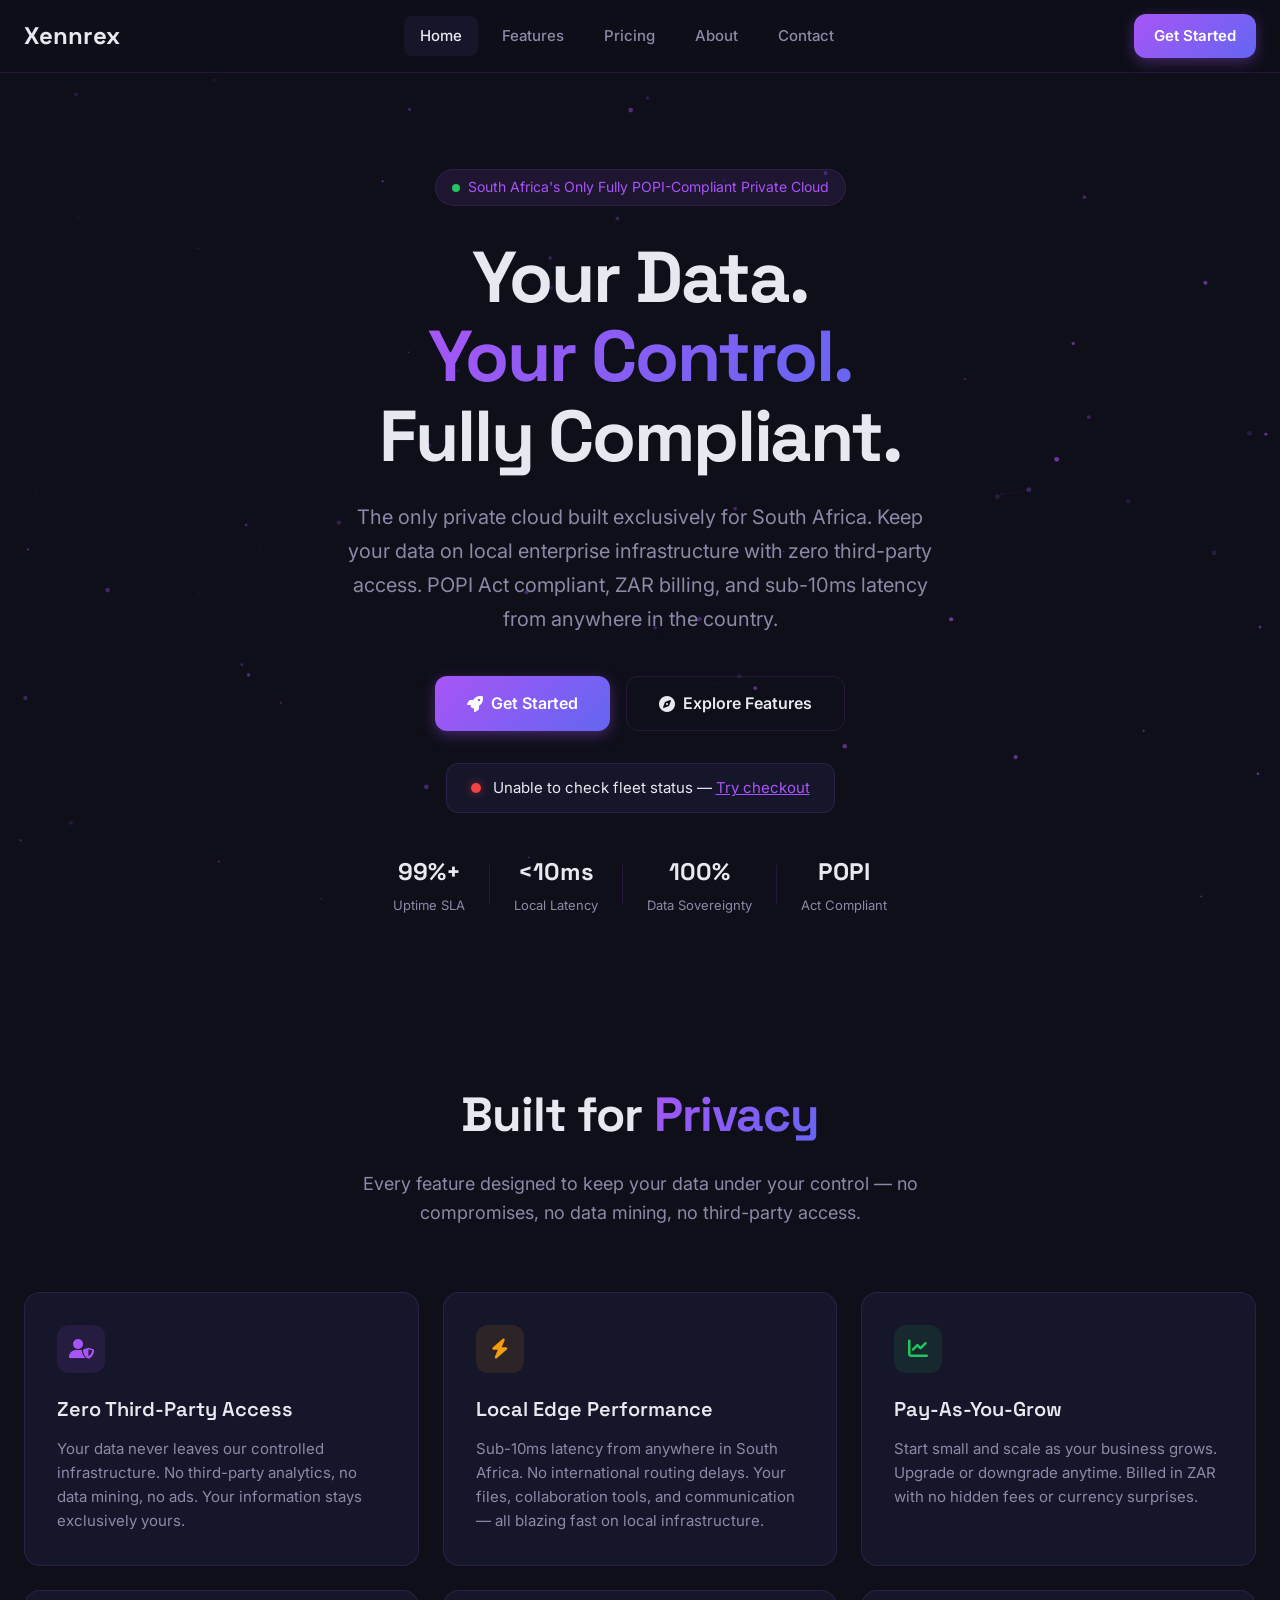
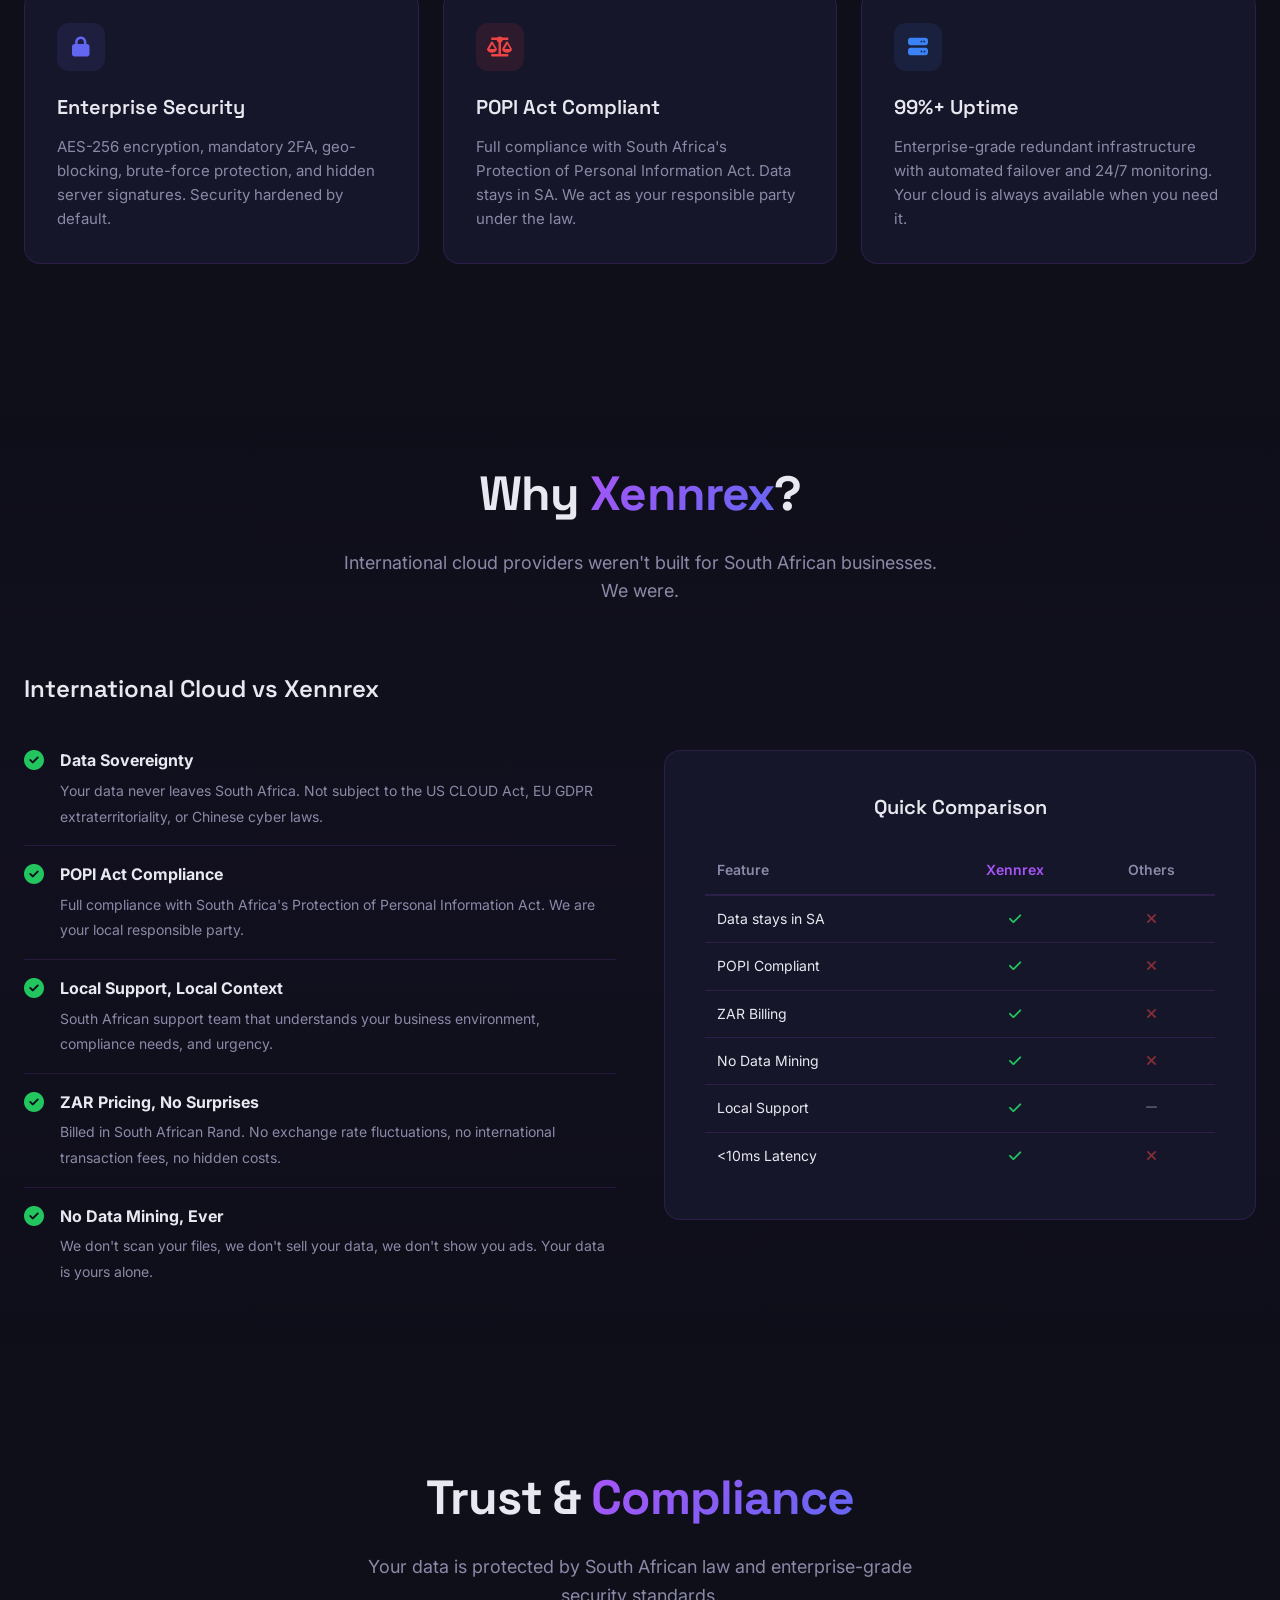
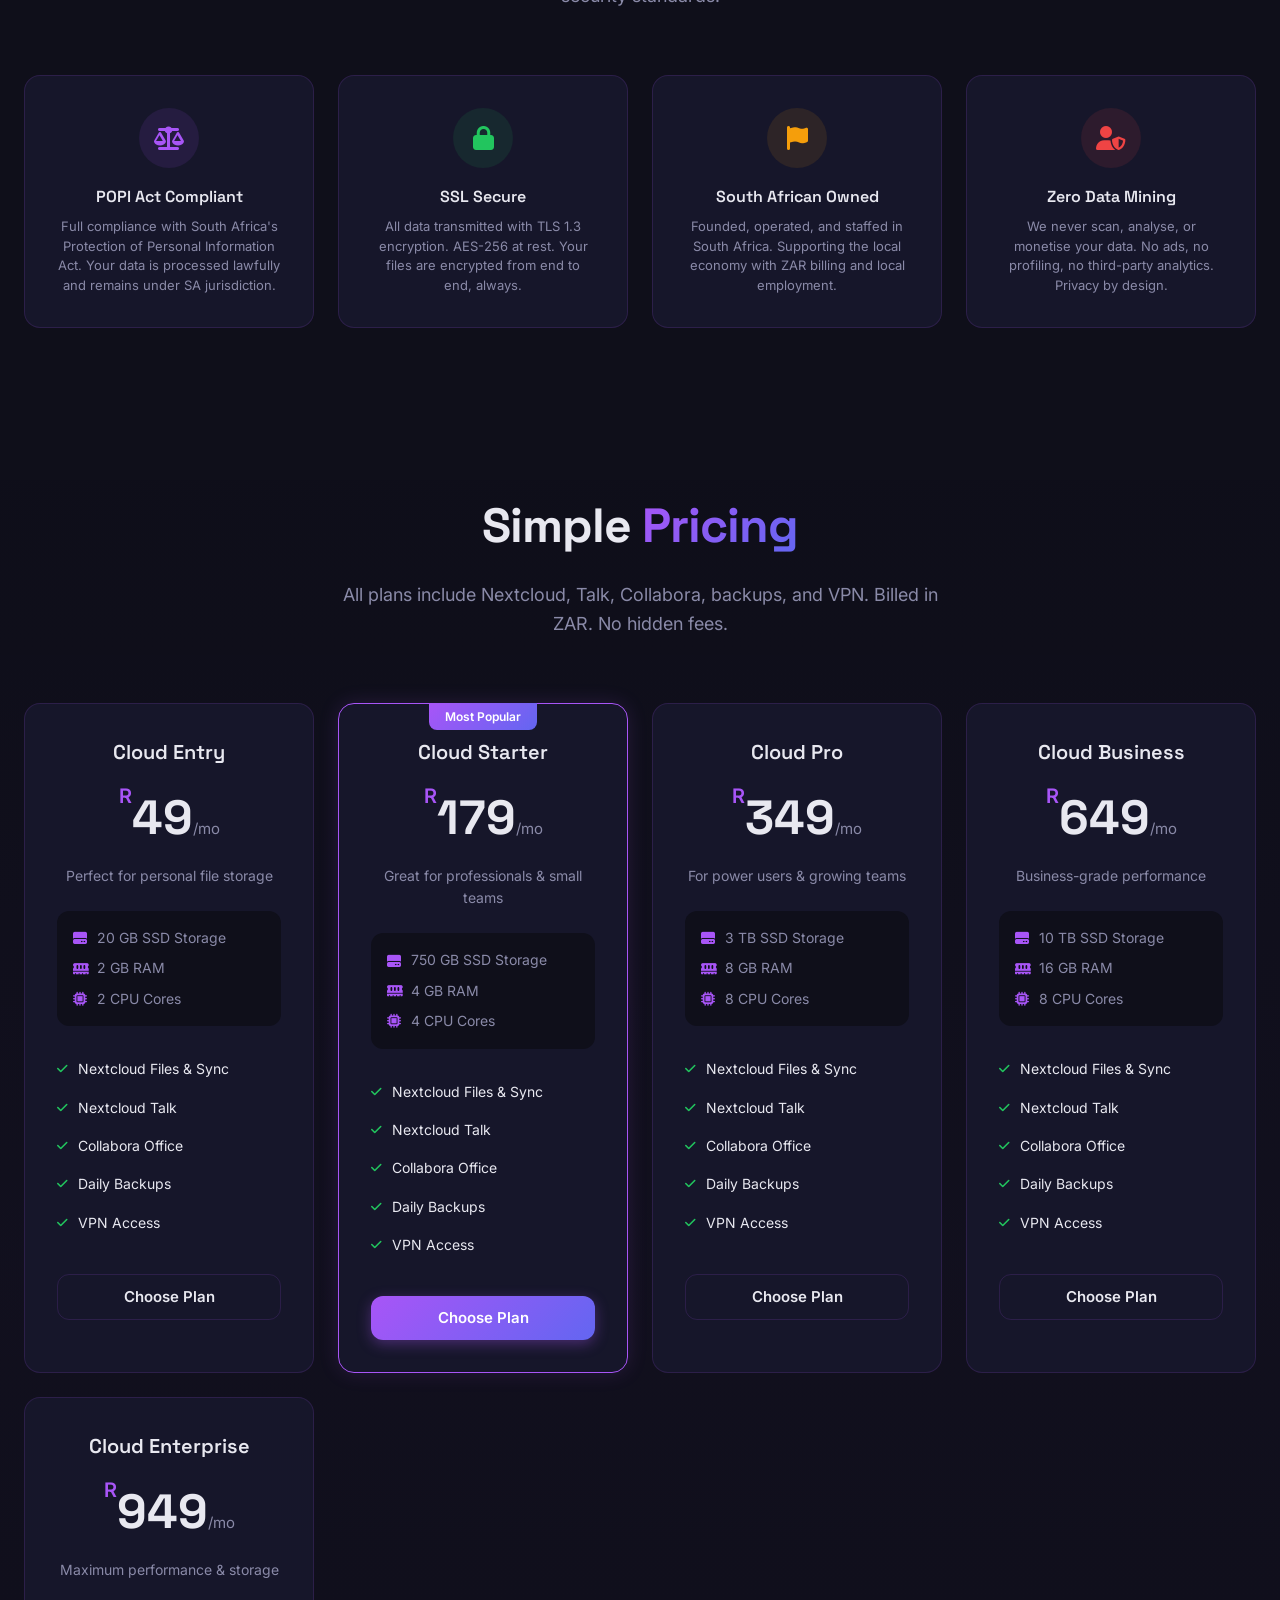
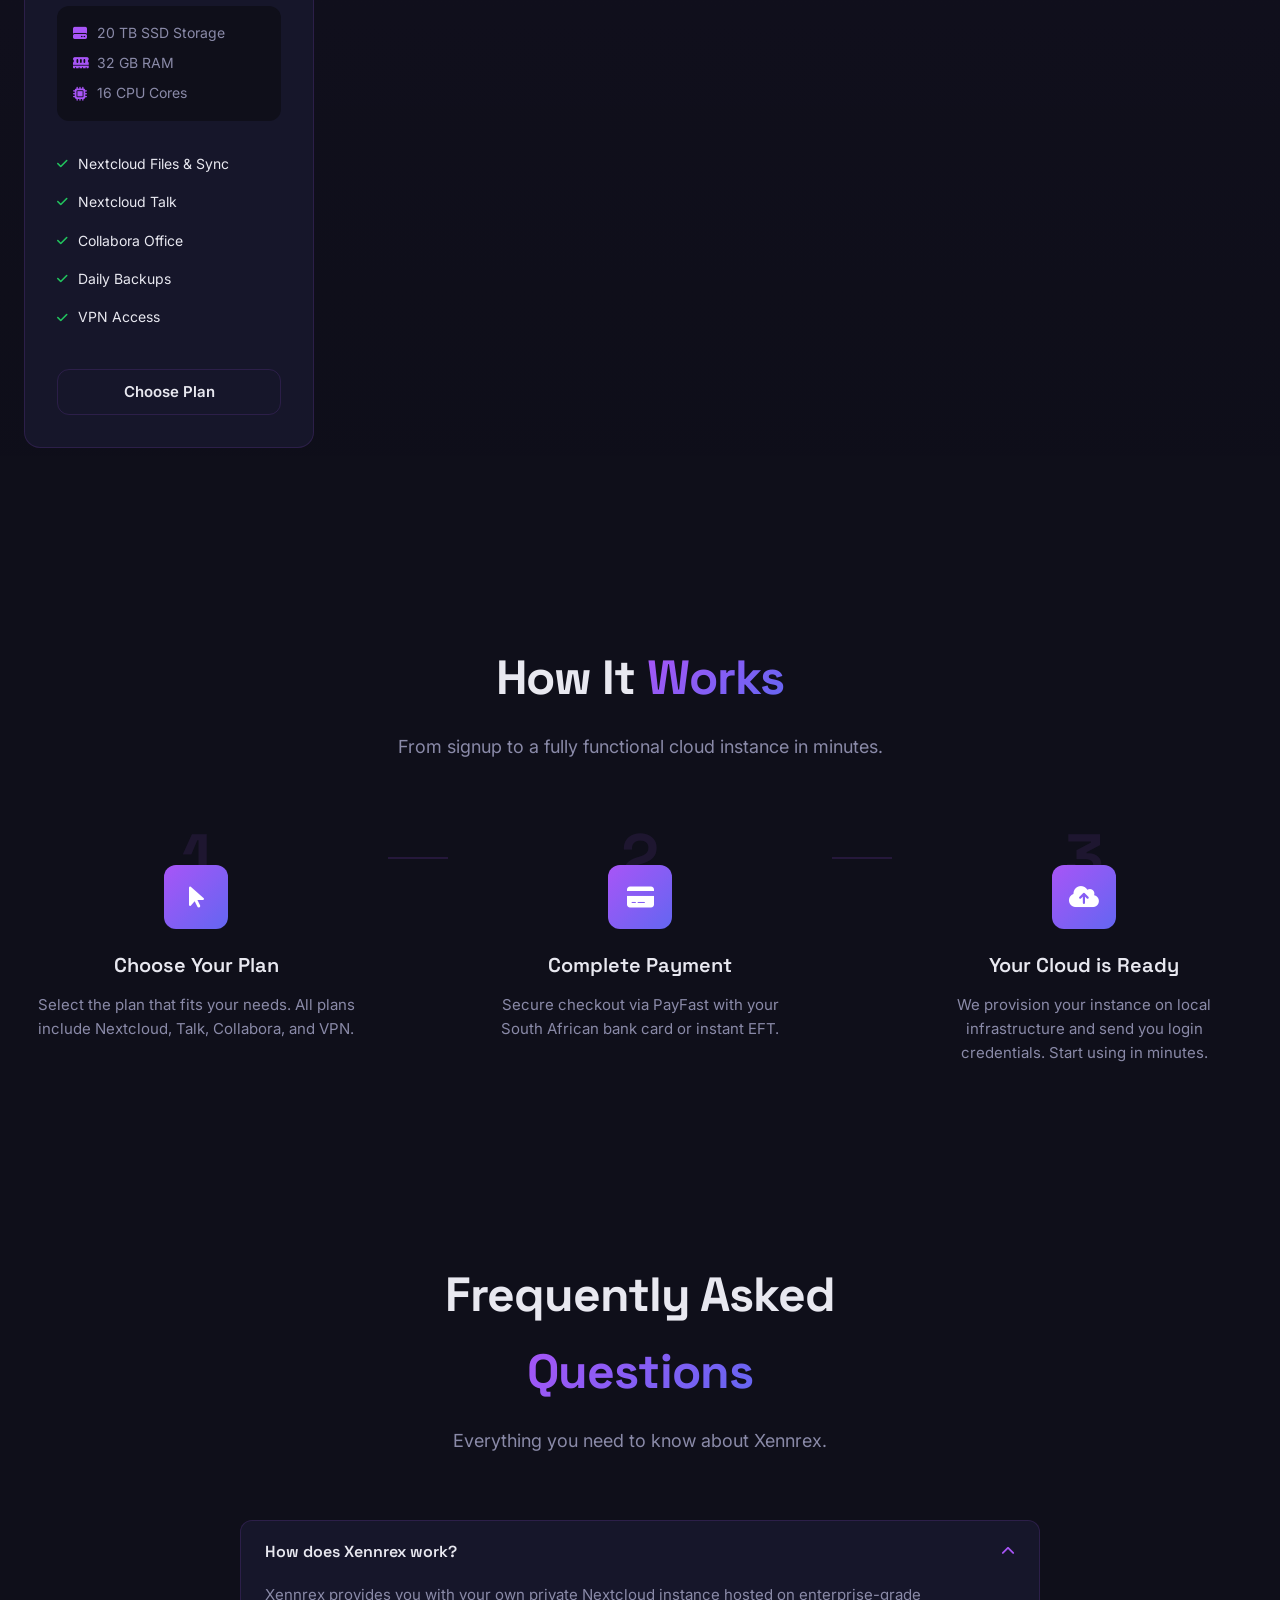
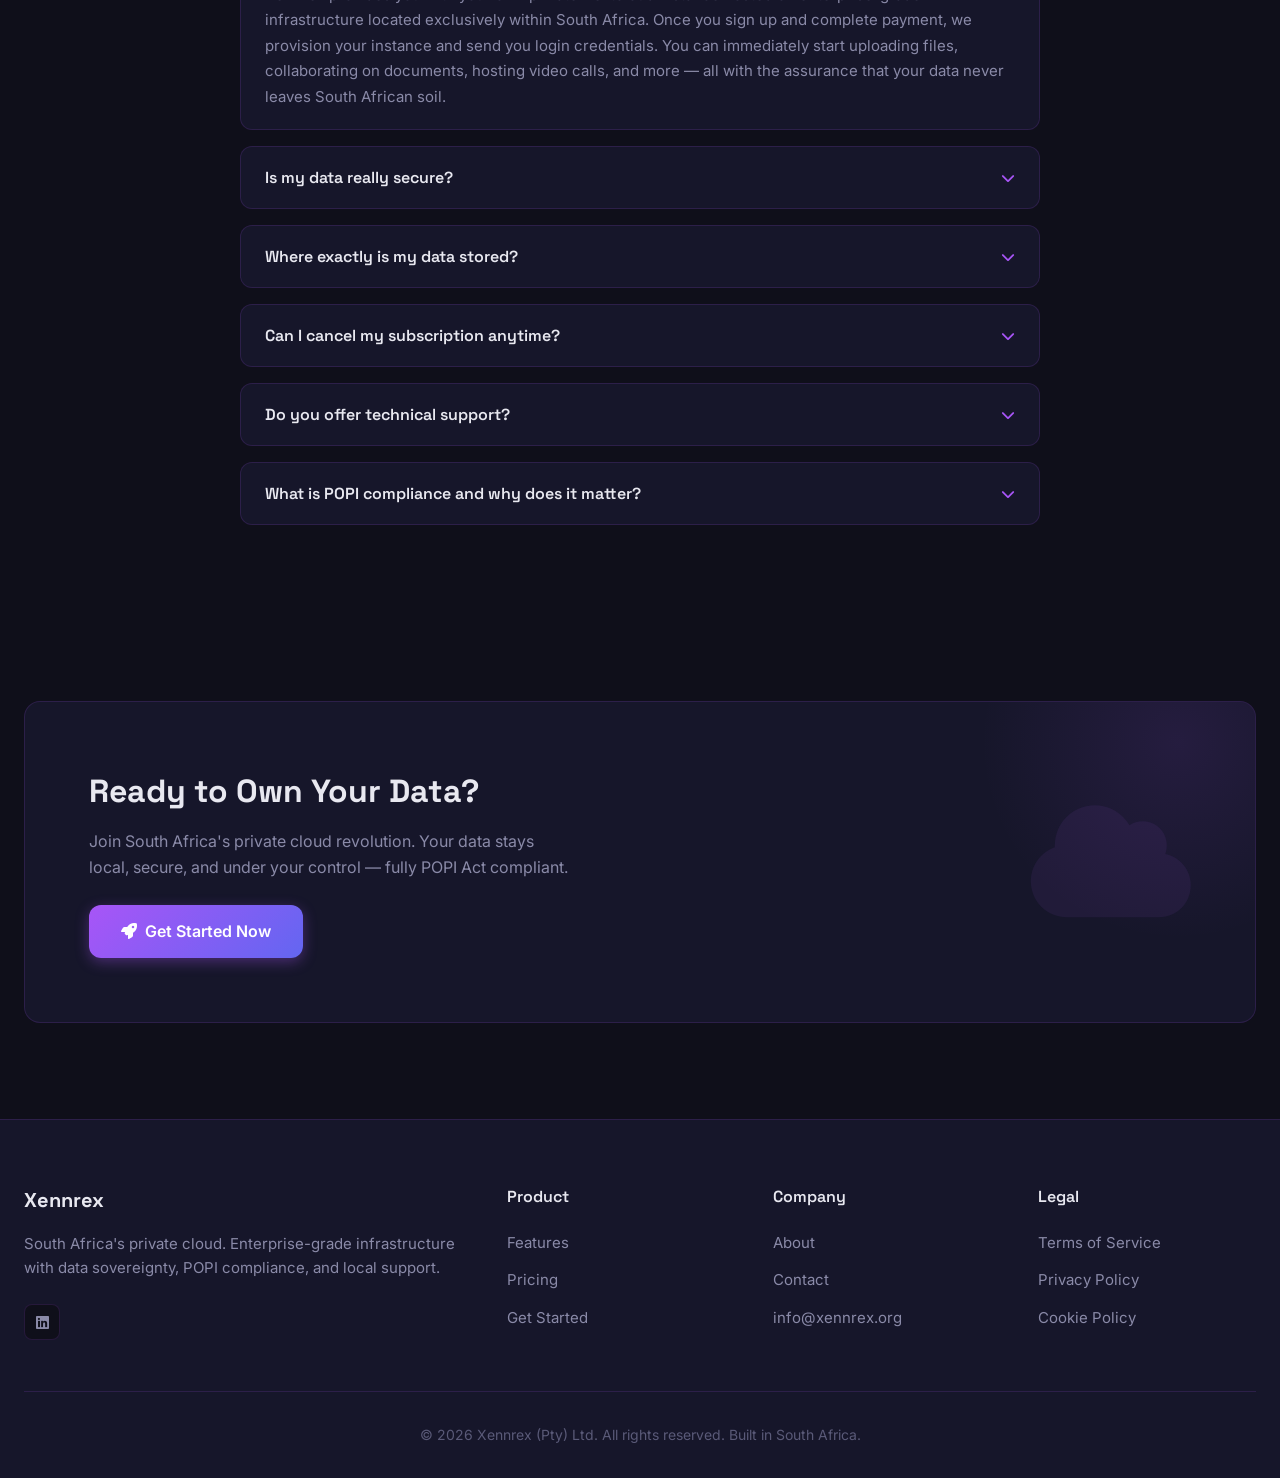
==== commit bbaec19a: "Add files via upload" ====
--- a/index.html
+++ b/index.html
@@ -3,7 +3,7 @@
 <head>
   <meta charset="UTF-8">
   <meta name="viewport" content="width=device-width, initial-scale=1.0">
-  <title>Xennrex Cloud | South Africa's Private Cloud</title>
+  <title>Xennrex | South Africa's Private Cloud</title>
   <meta name="description" content="South Africa's only fully POPI-compliant private cloud. Data sovereignty, local infrastructure, ZAR billing. Your data. Your control. Fully compliant.">
   <link rel="preconnect" href="https://fonts.googleapis.com">
   <link rel="preconnect" href="https://fonts.gstatic.com" crossorigin>
@@ -51,8 +51,7 @@
   <nav class="navbar">
     <div class="container nav-container">
       <a href="index.html" class="logo">
-        <div class="logo-icon"><i class="fas fa-cloud"></i></div>
-        <span class="logo-text">Xennrex Cloud</span>
+        <span class="logo-text">Xennrex</span>
       </a>
       <div class="nav-links" id="mobileMenu">
         <a href="index.html" class="nav-link active">Home</a>
@@ -447,12 +446,12 @@
     <div class="container">
       <div class="section-header reveal">
         <h2 class="section-title">Frequently Asked <span class="gradient-text">Questions</span></h2>
-        <p class="section-subtitle">Everything you need to know about Xennrex Cloud.</p>
+        <p class="section-subtitle">Everything you need to know about Xennrex.</p>
       </div>
       <div class="faq-list reveal">
         <div class="faq-item open">
-          <button class="faq-question" aria-expanded="true">How does Xennrex Cloud work? <i class="fas fa-chevron-down"></i></button>
-          <div class="faq-answer">Xennrex Cloud provides you with your own private Nextcloud instance hosted on enterprise-grade infrastructure located exclusively within South Africa. Once you sign up and complete payment, we provision your instance and send you login credentials. You can immediately start uploading files, collaborating on documents, hosting video calls, and more — all with the assurance that your data never leaves South African soil.</div>
+          <button class="faq-question" aria-expanded="true">How does Xennrex work? <i class="fas fa-chevron-down"></i></button>
+          <div class="faq-answer">Xennrex provides you with your own private Nextcloud instance hosted on enterprise-grade infrastructure located exclusively within South Africa. Once you sign up and complete payment, we provision your instance and send you login credentials. You can immediately start uploading files, collaborating on documents, hosting video calls, and more — all with the assurance that your data never leaves South African soil.</div>
         </div>
         <div class="faq-item">
           <button class="faq-question" aria-expanded="false">Is my data really secure? <i class="fas fa-chevron-down"></i></button>
@@ -497,7 +496,7 @@
     <div class="container">
       <div class="footer-grid">
         <div class="footer-brand">
-          <a href="index.html" class="footer-logo"><i class="fas fa-cloud"></i><span>Xennrex Cloud</span></a>
+          <a href="index.html" class="footer-logo"><span>Xennrex</span></a>
           <p class="footer-desc">South Africa's private cloud. Enterprise-grade infrastructure with data sovereignty, POPI compliance, and local support.</p>
           <div class="footer-social">
             <a href="#" aria-label="LinkedIn"><i class="fab fa-linkedin"></i></a>
@@ -508,7 +507,7 @@
         <div class="footer-links-col"><h4>Legal</h4><ul><li><a href="terms.html">Terms of Service</a></li><li><a href="privacy.html">Privacy Policy</a></li><li><a href="cookie-policy.html">Cookie Policy</a></li></ul></div>
       </div>
       <div class="footer-bottom">
-        <p>&copy; 2026 Xennrex Cloud (Pty) Ltd. All rights reserved. Built in South Africa.</p>
+        <p>&copy; 2026 Xennrex (Pty) Ltd. All rights reserved. Built in South Africa.</p>
       </div>
     </div>
   </footer>
--- a/styles.css
+++ b/styles.css
@@ -112,18 +112,6 @@
   color: var(--text-primary);
 }
 
-.logo-icon {
-  width: 40px;
-  height: 40px;
-  background: var(--accent-gradient);
-  border-radius: var(--radius);
-  display: flex;
-  align-items: center;
-  justify-content: center;
-  color: white;
-  font-size: 1.1rem;
-}
-
 .nav-links {
   display: flex;
   align-items: center;
@@ -736,10 +724,6 @@
   margin-bottom: 1rem;
 }
 
-.footer-logo i {
-  color: var(--accent-purple);
-}
-
 .footer-desc {
   color: var(--text-muted);
   font-size: 0.9375rem;
